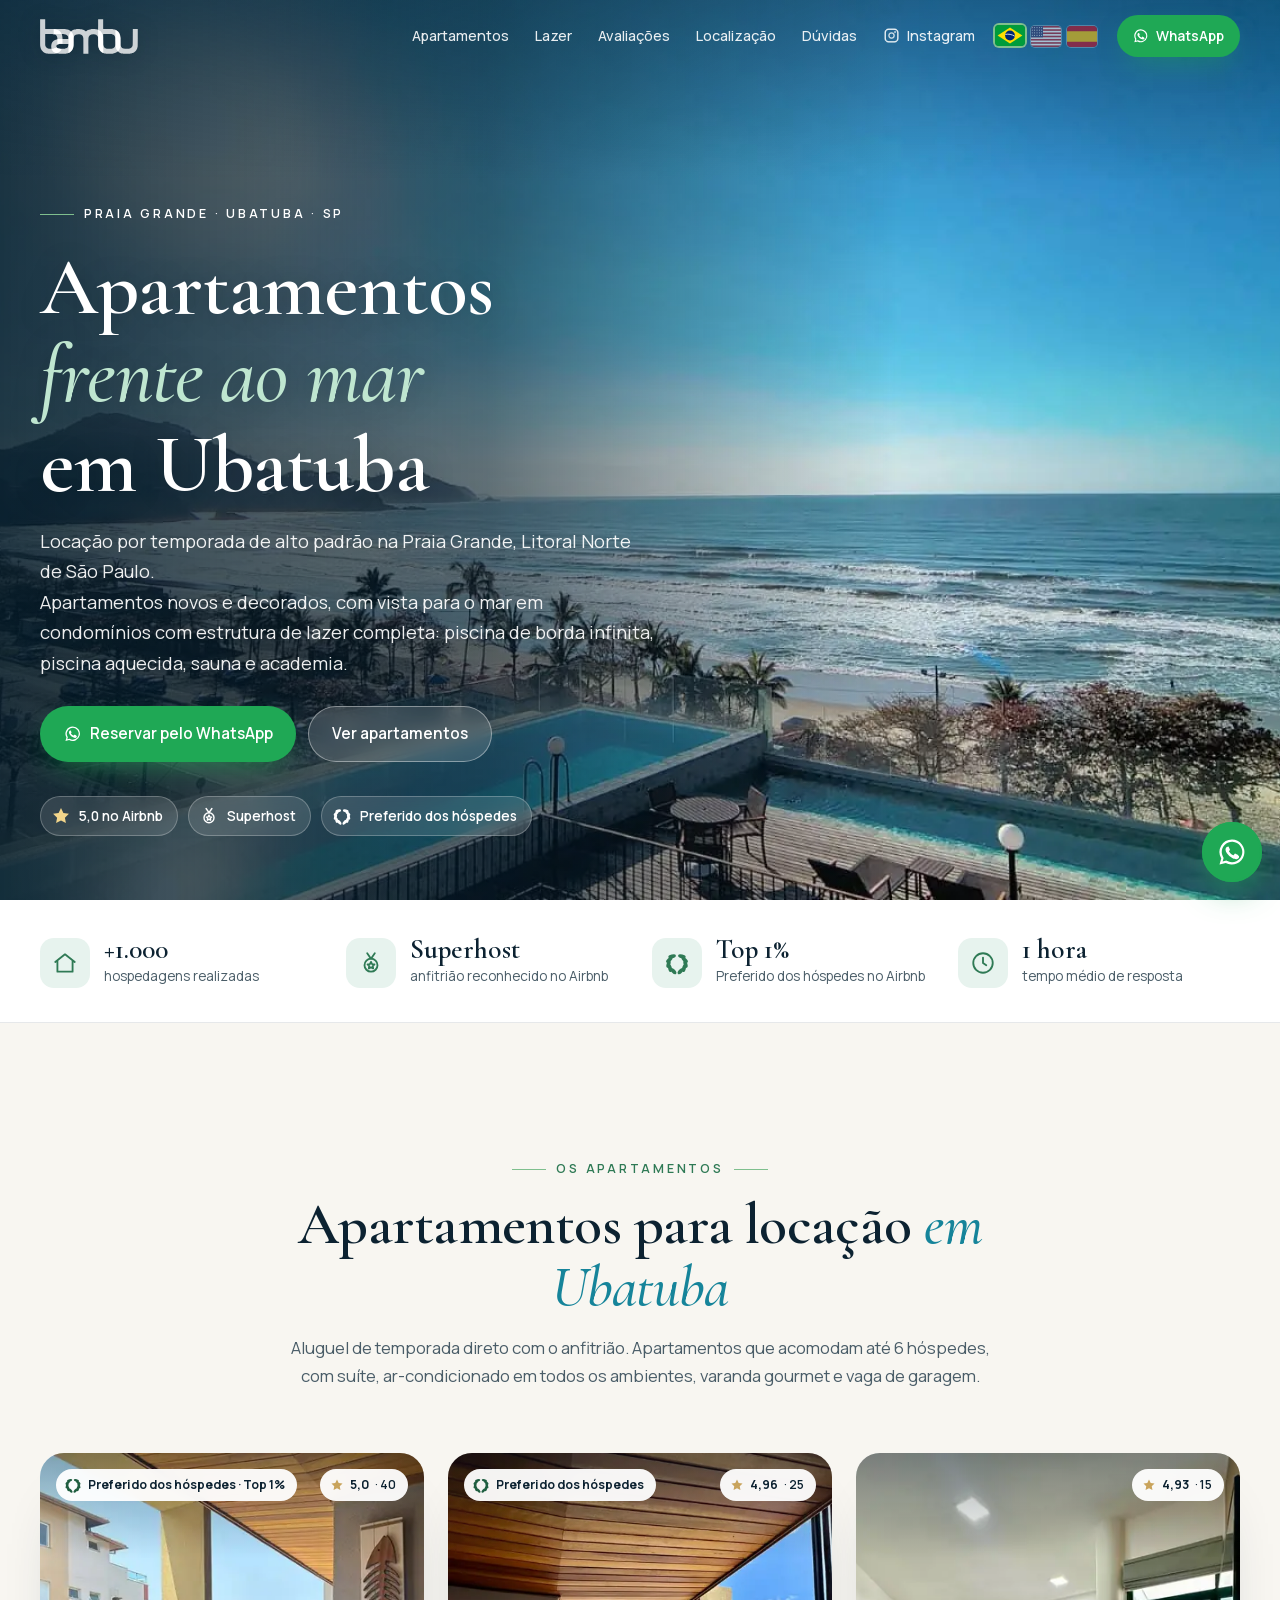
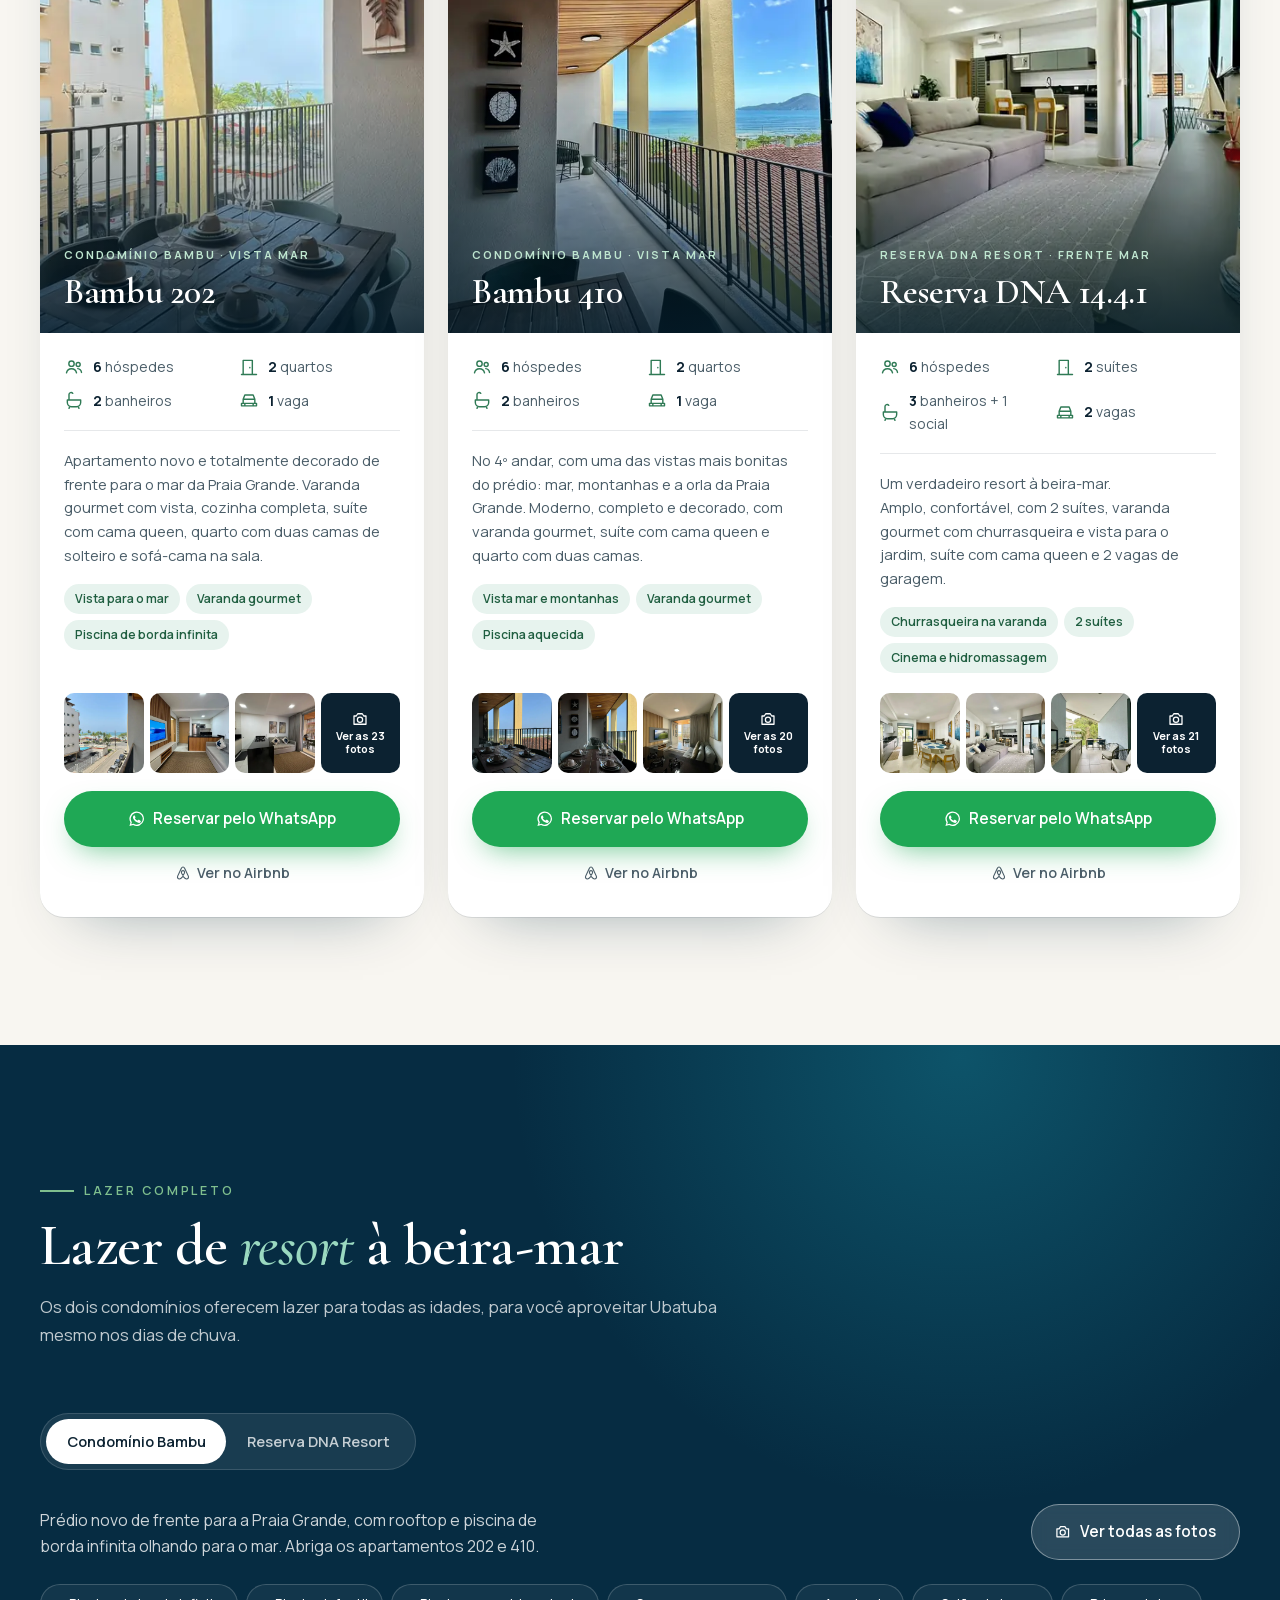
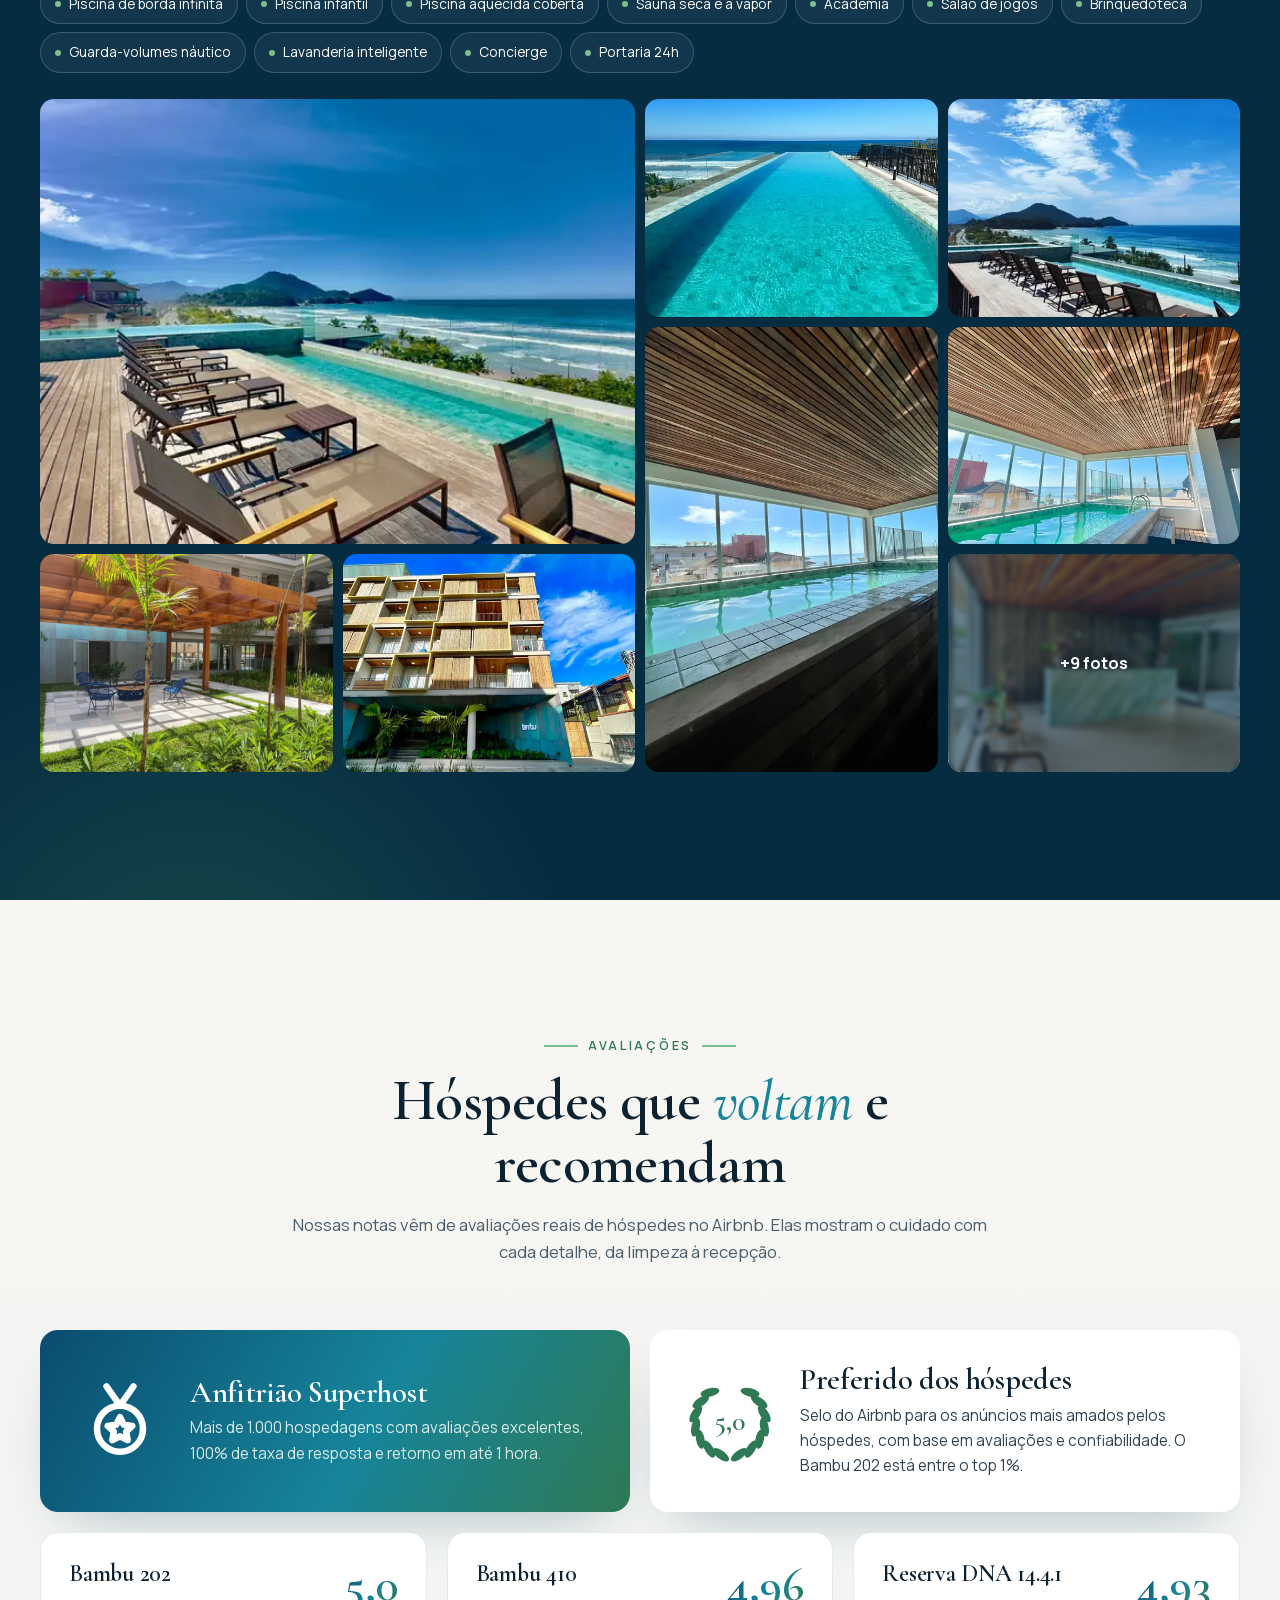
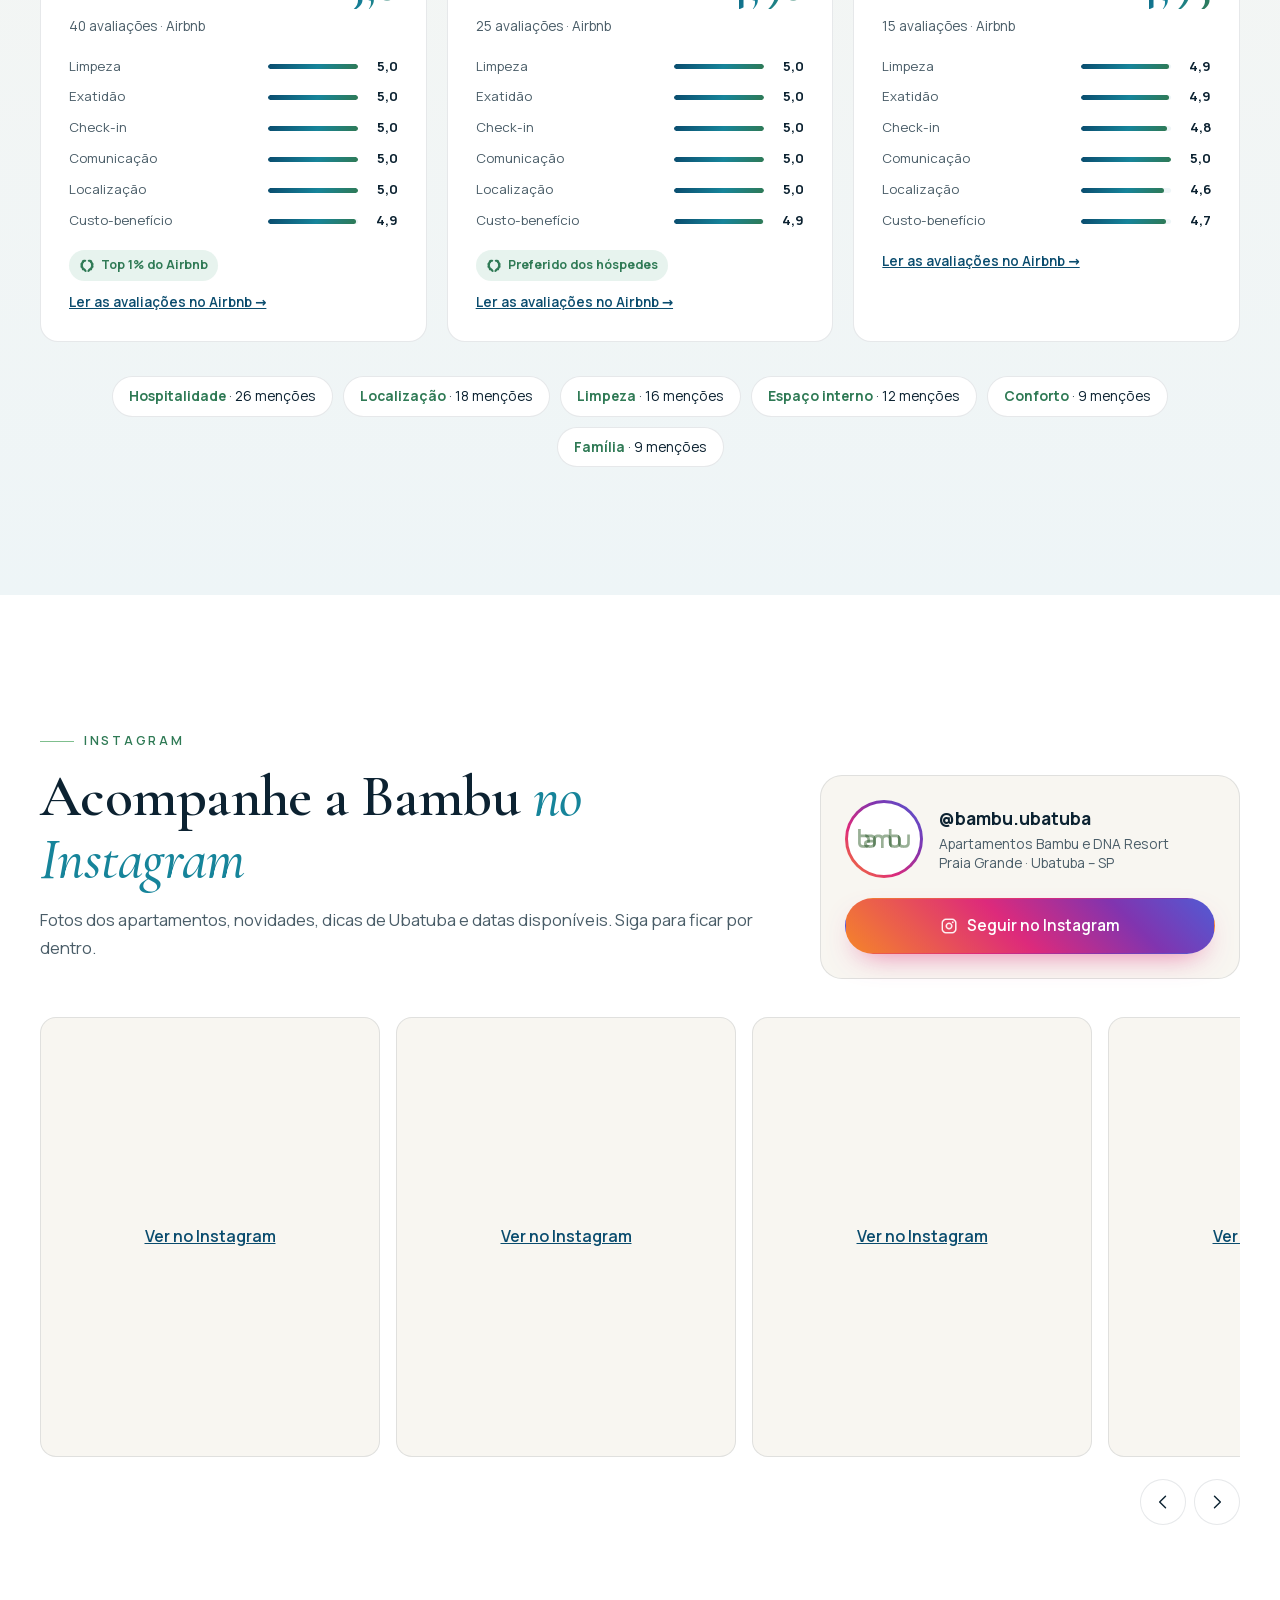
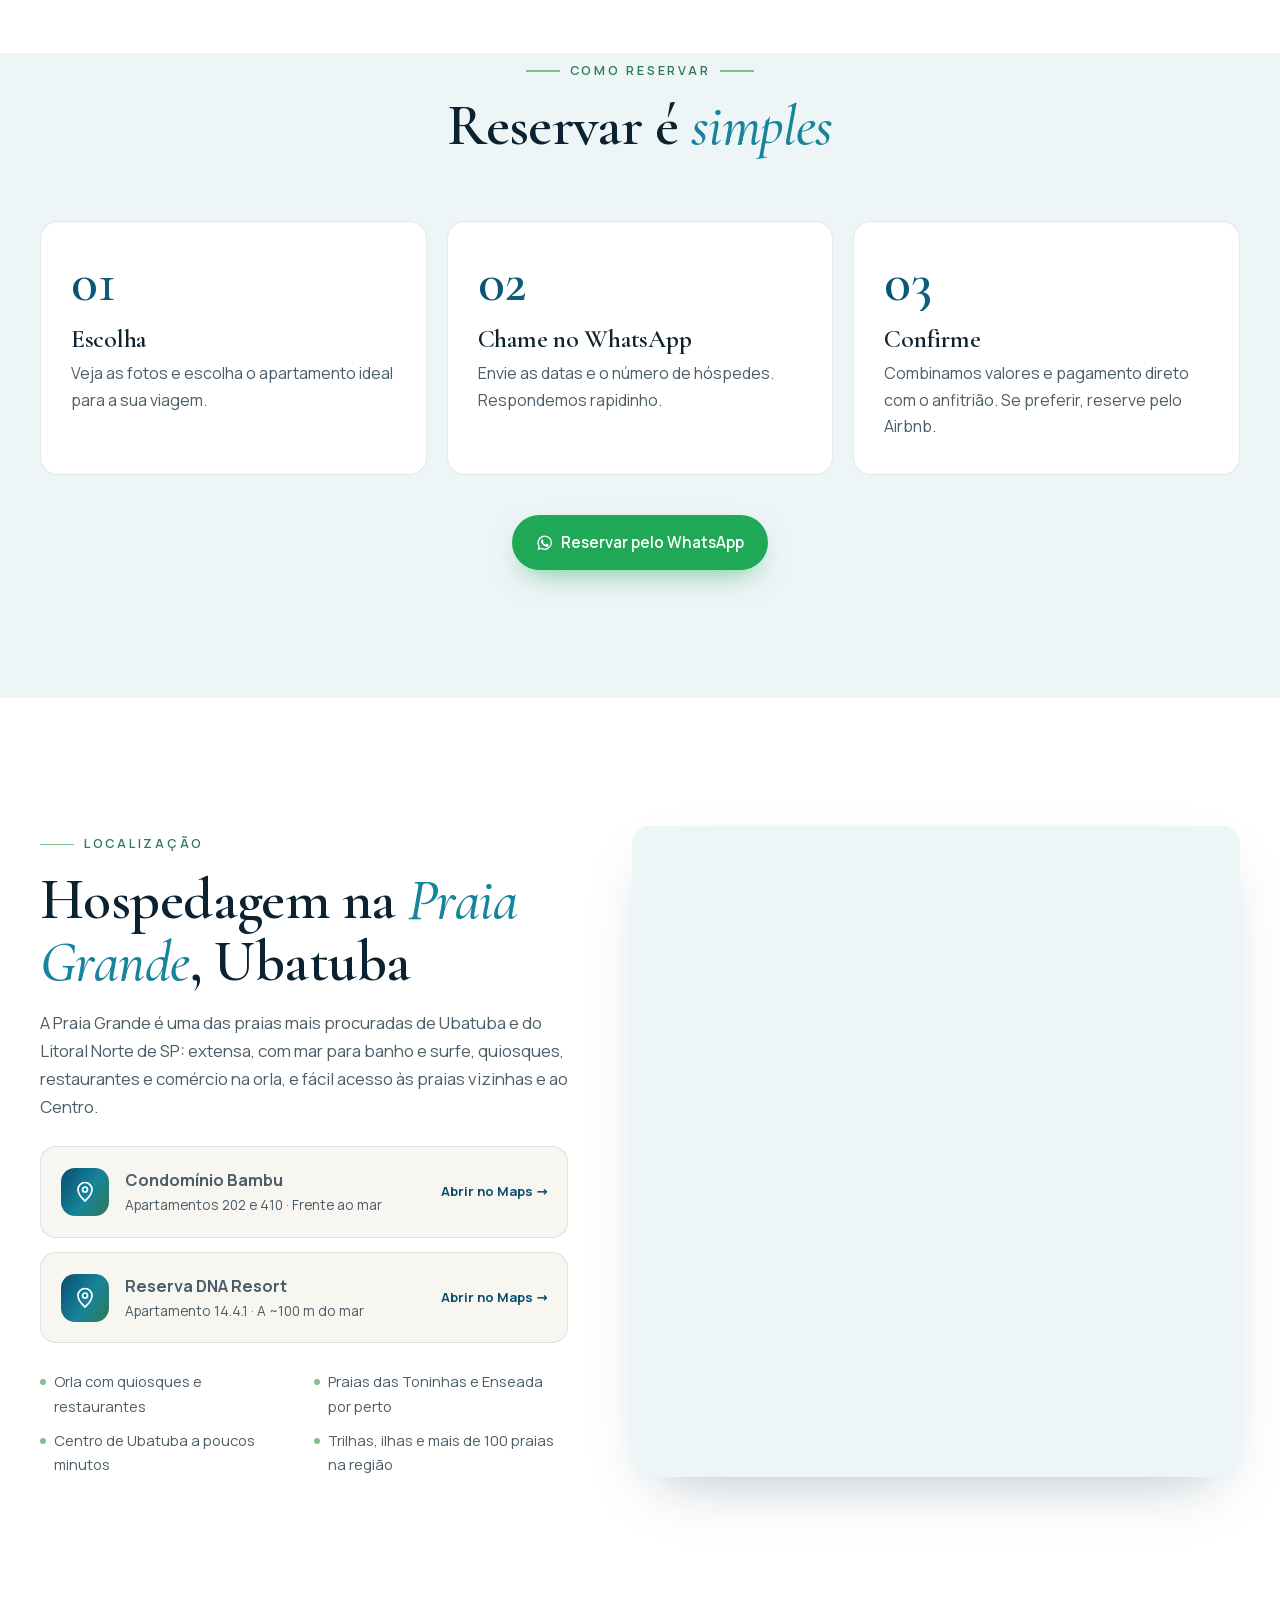
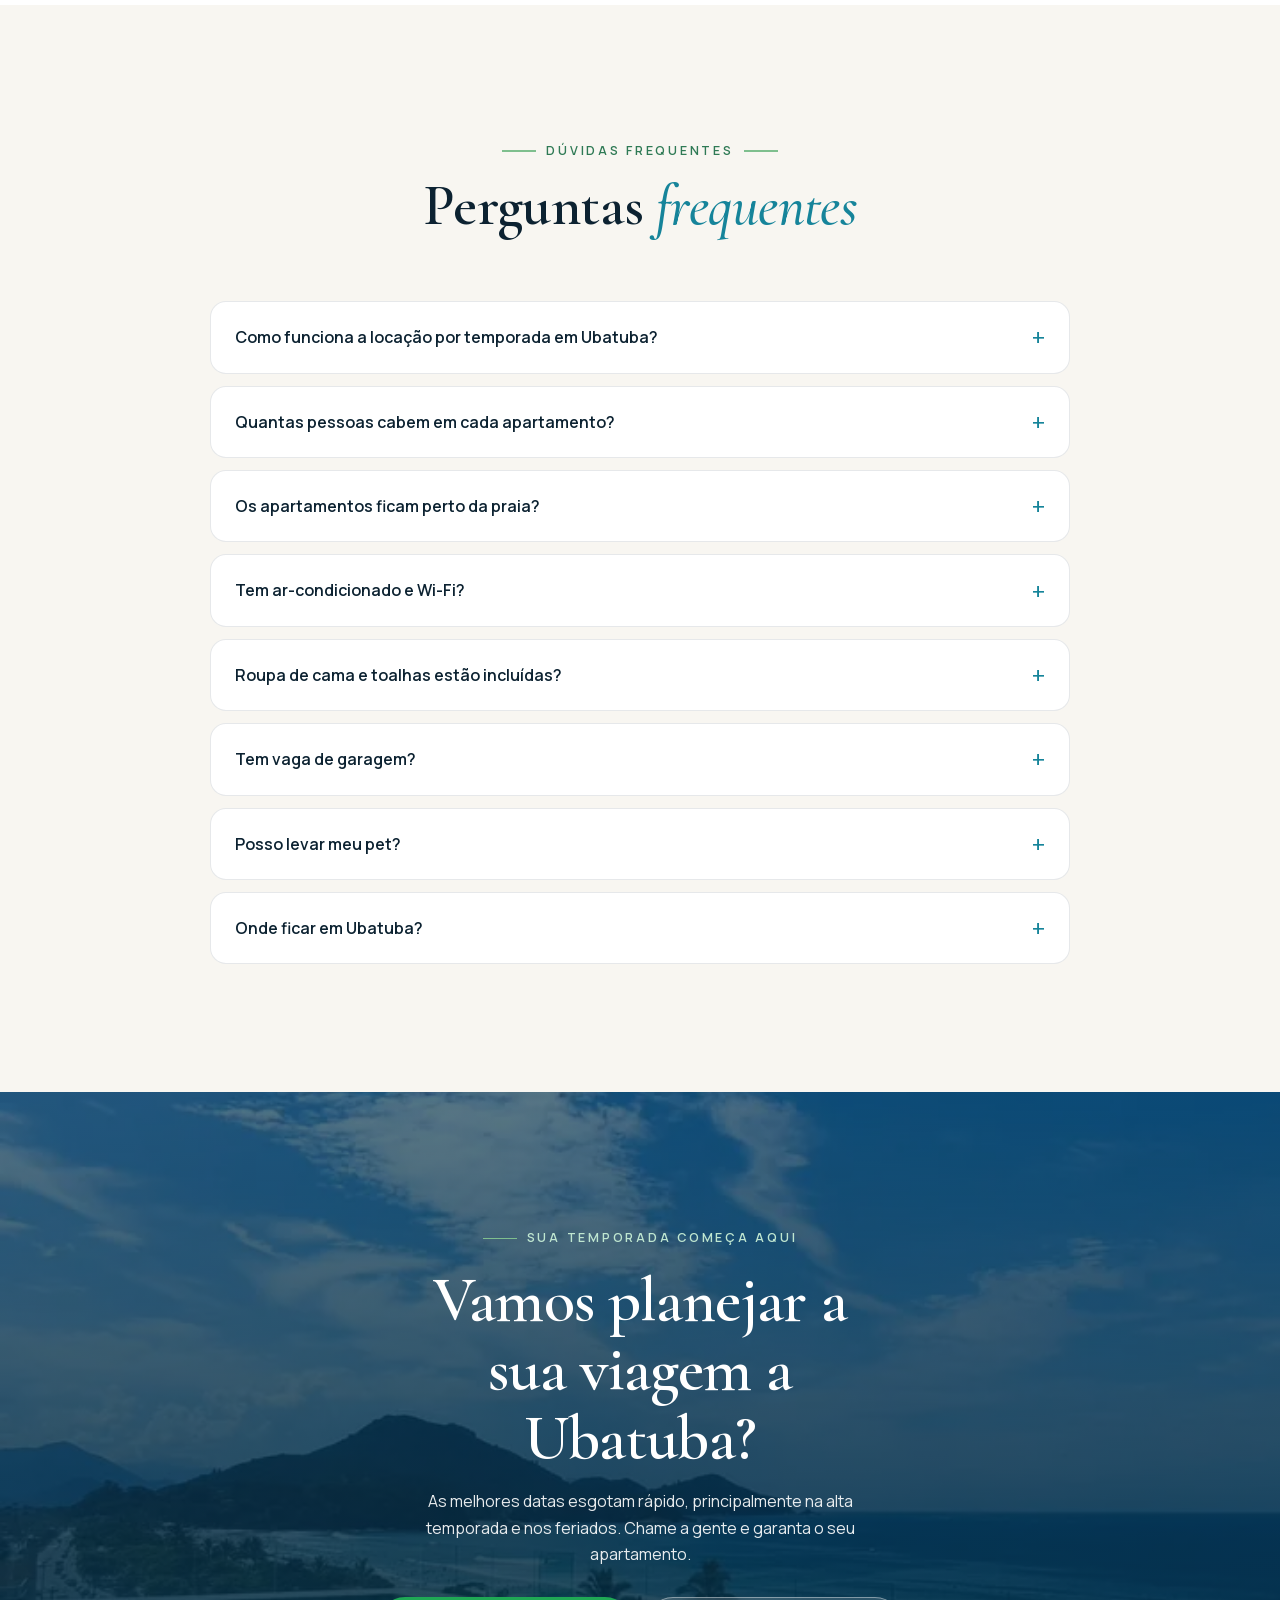
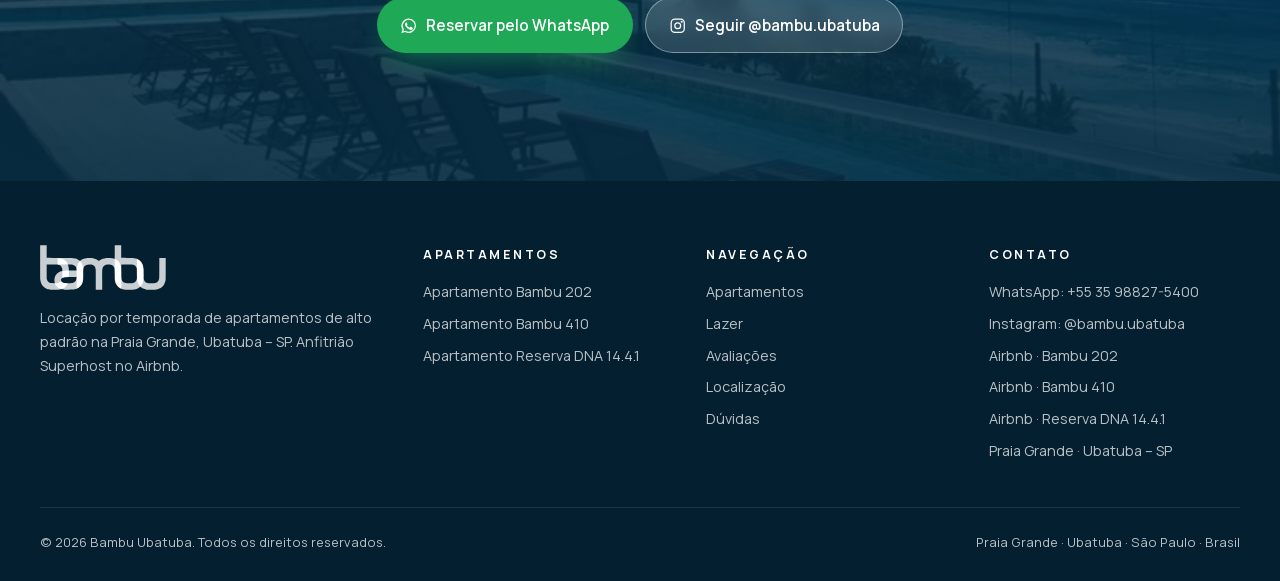
==== site/index.html @ 93672e26 "Instagram: 7 posts reais via incorporação oficial, em carrossel com carregamento sob demanda Co-Auth" ====
<!doctype html>
<html lang="pt-BR">
<head>
<meta charset="utf-8">
<meta name="viewport" content="width=device-width, initial-scale=1, viewport-fit=cover">
<title>Apartamentos para Locação em Ubatuba Frente ao Mar | Bambu</title>
<meta name="description" content="Locação por temporada em Ubatuba, na Praia Grande: apartamentos de alto padrão para aluguel frente ao mar, com piscina de borda infinita e lazer de resort. Anfitrião Superhost, +1.000 hospedagens. Reserve pelo WhatsApp.">
<meta name="robots" content="index, follow, max-image-preview:large">
<link rel="canonical" href="https://www.bambuubatuba.com.br/">
<link rel="alternate" hreflang="pt-BR" href="https://www.bambuubatuba.com.br/"><link rel="alternate" hreflang="en" href="https://www.bambuubatuba.com.br/en/"><link rel="alternate" hreflang="es" href="https://www.bambuubatuba.com.br/es/"><link rel="alternate" hreflang="x-default" href="https://www.bambuubatuba.com.br/">
<meta name="theme-color" content="#062c42">
<meta name="geo.region" content="BR-SP"><meta name="geo.placename" content="Ubatuba">
<meta property="og:type" content="website"><meta property="og:site_name" content="Bambu Ubatuba">
<meta property="og:title" content="Apartamentos para Locação em Ubatuba Frente ao Mar | Bambu"><meta property="og:description" content="Locação por temporada em Ubatuba, na Praia Grande: apartamentos de alto padrão para aluguel frente ao mar, com piscina de borda infinita e lazer de resort. Anfitrião Superhost, +1.000 hospedagens. Reserve pelo WhatsApp.">
<meta property="og:url" content="https://www.bambuubatuba.com.br/"><meta property="og:image" content="https://www.bambuubatuba.com.br/img/hero/og-bambu-ubatuba.jpg"><meta property="og:image:width" content="1200"><meta property="og:image:height" content="630">
<meta property="og:locale" content="pt_BR"><meta property="og:locale:alternate" content="en_US"><meta property="og:locale:alternate" content="es_ES">
<meta name="twitter:card" content="summary_large_image">
<link rel="icon" href="favicon.svg" type="image/svg+xml">
<link rel="apple-touch-icon" href="apple-touch-icon.png">
<link rel="manifest" href="site.webmanifest">
<link rel="preload" href="fonts/cormorant.woff2" as="font" type="font/woff2" crossorigin>
<link rel="preload" href="fonts/manrope.woff2" as="font" type="font/woff2" crossorigin>
<link rel="preload" as="image" href="img/hero/bambu-ubatuba-vista-mar-wide.webp" media="(min-aspect-ratio: 1/1)" fetchpriority="high">
<link rel="preload" as="image" imagesrcset="img/hero/bambu-ubatuba-vista-mar-640.webp 640w, img/hero/bambu-ubatuba-vista-mar-960.webp 960w, img/hero/bambu-ubatuba-vista-mar-1200.webp 1200w" imagesizes="100vw" media="(max-aspect-ratio: 1/1)" fetchpriority="high">
<style>@font-face{font-family:"Cormorant";src:url(fonts/cormorant.woff2) format("woff2");font-weight:500 600;font-style:normal;font-display:swap}@font-face{font-family:"Cormorant";src:url(fonts/cormorant-italic.woff2) format("woff2");font-weight:500;font-style:italic;font-display:swap}@font-face{font-family:"Manrope";src:url(fonts/manrope.woff2) format("woff2");font-weight:400 700;font-style:normal;font-display:swap}:root{--ink:#0c2231;--ink-soft:#4a5d68;--ocean-deep:#062c42;--ocean:#0a4c6e;--sea:#16849a;--bamboo:#2f7a55;--leaf:#7fbf8e;--mint:#e7f3ee;--mist:#eef5f7;--sand:#f8f6f1;--white:#fff;--line:rgba(12,34,49,.1);--gold:#c9a45c;--grad:linear-gradient(120deg,var(--ocean) 0%,var(--sea) 55%,var(--bamboo) 100%);--serif:"Cormorant","Cormorant Garamond",Georgia,"Times New Roman",serif;--sans:"Manrope",system-ui,-apple-system,"Segoe UI",Roboto,sans-serif;--r:18px;--shadow:0 24px 60px -28px rgba(6,44,66,.35);--wrap:1200px}*,*::before,*::after{box-sizing:border-box}html{scroll-behavior:smooth;-webkit-text-size-adjust:100%}body{margin:0;font-family:var(--sans);font-size:16px;line-height:1.65;color:var(--ink);background:var(--sand);-webkit-font-smoothing:antialiased;overflow-x:hidden}img{max-width:100%;height:auto;display:block}a{color:inherit}button{font:inherit;color:inherit;cursor:pointer}h1,h2,h3{font-family:var(--serif);font-weight:600;line-height:1.08;margin:0;letter-spacing:-.01em}p{margin:0 0 1em}.wrap{width:min(100% - 32px,var(--wrap));margin-inline:auto}.sr-only{position:absolute;width:1px;height:1px;overflow:hidden;clip:rect(0 0 0 0);white-space:nowrap}.skip{position:absolute;left:-999px;top:8px;background:#fff;padding:8px 14px;border-radius:8px;z-index:100}.skip:focus{left:8px}:focus-visible{outline:2px solid var(--sea);outline-offset:3px}section{scroll-margin-top:72px}.btn{display:inline-flex;align-items:center;justify-content:center;gap:.55em;padding:.95em 1.5em;border-radius:999px;font-weight:600;font-size:.95rem;text-decoration:none;border:1px solid transparent;transition:transform .2s,box-shadow .2s,background .2s,color .2s;white-space:nowrap}.btn svg{width:1.15em;height:1.15em;flex:none}.btn:hover{transform:translateY(-2px)}.btn-wa{background:#1fa855;color:#fff;box-shadow:0 12px 30px -12px rgba(31,168,85,.7)}.btn-wa:hover{background:#178f47}.btn-light{background:rgba(255,255,255,.14);color:#fff;border-color:rgba(255,255,255,.4);backdrop-filter:blur(8px)}.btn-light:hover{background:#fff;color:var(--ink)}.btn-line{background:transparent;color:var(--ink);border-color:var(--line)}.btn-line:hover{border-color:var(--ink)}.btn-dark{background:var(--ink);color:#fff}.hdr{position:fixed;inset:0 0 auto;z-index:50;color:#fff;transition:background .35s,box-shadow .35s,color .35s}.hdr.solid{background:rgba(255,255,255,.94);backdrop-filter:saturate(1.4) blur(14px);color:var(--ink);box-shadow:0 1px 0 var(--line)}.hdr-in{display:flex;align-items:center;gap:20px;height:72px}.logo{display:flex;align-items:center;gap:10px;text-decoration:none;margin-right:auto}.logo svg{width:34px;height:34px}.logo b{display:block;font-family:var(--serif);font-size:1.65rem;font-weight:600;line-height:1}.logo small{display:block;font-size:.62rem;letter-spacing:.34em;font-weight:600;opacity:.85;margin-top:3px}.nav{display:flex;gap:26px}.nav a{text-decoration:none;font-size:.9rem;font-weight:500;opacity:.9;position:relative}.nav a::after{content:"";position:absolute;left:0;right:0;bottom:-6px;height:1.5px;background:currentColor;transform:scaleX(0);transition:transform .25s;transform-origin:left}.nav a:hover::after{transform:scaleX(1)}.langs{display:flex;gap:6px;align-items:center}.langs a{display:block;width:30px;height:21px;border-radius:4px;overflow:hidden;opacity:.6;transition:opacity .2s,transform .2s;box-shadow:0 0 0 1px rgba(255,255,255,.4)}.hdr.solid .langs a{box-shadow:0 0 0 1px var(--line)}.langs a:hover,.langs a[aria-current]{opacity:1;transform:translateY(-1px)}.langs a[aria-current]{box-shadow:0 0 0 2px var(--leaf)}.langs svg{width:100%;height:100%;display:block}.hdr .btn-wa{padding:.65em 1.1em;font-size:.85rem}.burger{display:none;background:none;border:0;padding:8px;margin-right:-8px}.burger span{display:block;width:22px;height:2px;background:currentColor;margin:5px 0;border-radius:2px;transition:transform .3s,opacity .3s}.nav-open .burger span:nth-child(1){transform:translateY(7px) rotate(45deg)}.nav-open .burger span:nth-child(2){opacity:0}.nav-open .burger span:nth-child(3){transform:translateY(-7px) rotate(-45deg)}.logo img{display:block;height:35px;width:auto}.logo .logo-c{display:none}.hdr.solid .logo .logo-w{display:none}.hdr.solid .logo .logo-c{display:block}.ftr .logo img{height:45px}.nav-ig{display:inline-flex;align-items:center;gap:7px}.nav-ig img{width:17px;height:17px}.hdr-ig{display:none;width:40px;height:40px;place-items:center;border-radius:50%;transition:opacity .2s}.hdr-ig:hover{opacity:.8}.hdr-ig img{width:26px;height:26px}.hdr.solid .nav-ig img,.hdr.solid .hdr-ig img,.nav-open .nav-ig img{filter:brightness(0);opacity:.82}.hero{position:relative;min-height:100vh;min-height:100svh;display:flex;align-items:flex-end;color:#fff;overflow:hidden;background:var(--ocean-deep)}.hero picture,.hero picture img{position:absolute;inset:0;width:100%;height:100%;object-fit:cover}.hero picture img{object-position:50% 62%;animation:zoom 18s ease-out both}@keyframes zoom{from{transform:scale(1.08)}to{transform:scale(1)}}.hero::after{content:"";position:absolute;inset:0;background:linear-gradient(180deg,rgba(4,28,42,.5) 0%,rgba(4,28,42,.18) 14%,rgba(4,28,42,.5) 32%,rgba(4,28,42,.76) 55%,rgba(4,24,36,.94) 100%)}@media (max-aspect-ratio:1/1){.hero h1{text-shadow:0 2px 18px rgba(2,18,28,.55)}.hero h1 em{color:#e3f7ec}.hero p.lead{opacity:1;text-shadow:0 1px 12px rgba(2,18,28,.6)}.hero .eyebrow{text-shadow:0 1px 10px rgba(2,18,28,.6)}.hero .chip{background:rgba(4,28,42,.45)}}@media (min-aspect-ratio:1/1){.hero::after{background:linear-gradient(180deg,rgba(6,44,66,.45) 0%,rgba(6,44,66,0) 20%),linear-gradient(90deg,rgba(4,28,42,.86) 0%,rgba(4,28,42,.6) 38%,rgba(4,28,42,0) 70%)}.hero-in{padding-bottom:88px}}.hero-in{position:relative;z-index:1;padding:140px 0 64px}.eyebrow{display:inline-flex;align-items:center;gap:10px;font-size:.78rem;font-weight:600;letter-spacing:.22em;text-transform:uppercase}.eyebrow::before{content:"";width:34px;height:1.5px;background:var(--leaf)}.hero h1{font-size:clamp(2.6rem,6.4vw,5.4rem);max-width:13ch;margin:18px 0 18px;text-shadow:0 2px 30px rgba(0,0,0,.25)}.hero h1 em{font-style:italic;font-weight:500;color:#bfe6d0}.hero p.lead{font-size:clamp(1rem,1.5vw,1.15rem);max-width:56ch;opacity:.92}.hero-cta{display:flex;flex-wrap:wrap;gap:12px;margin:28px 0 34px}.chips{list-style:none;padding:0;margin:0;display:flex;flex-wrap:wrap;gap:10px}.chip{display:inline-flex;align-items:center;gap:8px;padding:8px 14px 8px 10px;border-radius:999px;background:rgba(255,255,255,.12);border:1px solid rgba(255,255,255,.25);backdrop-filter:blur(10px);font-size:.84rem;font-weight:600}.chip svg{width:20px;height:20px;flex:none}.trust{background:#fff;border-bottom:1px solid var(--line)}.trust ul{list-style:none;margin:0;padding:34px 0;display:grid;grid-template-columns:repeat(4,1fr);gap:24px}.trust li{display:flex;align-items:center;gap:14px}.trust .ic{width:50px;height:50px;border-radius:14px;display:grid;place-items:center;background:var(--mint);color:var(--bamboo);flex:none}.trust .ic svg{width:26px;height:26px}.trust strong{display:block;font-family:var(--serif);font-size:1.7rem;line-height:1}.trust span{font-size:.85rem;color:var(--ink-soft);line-height:1.35;display:block;margin-top:4px}.sec{padding:clamp(72px,10vw,128px) 0}.sec-head{max-width:720px;margin-bottom:clamp(40px,6vw,64px)}.sec-head.center{text-align:center;margin-inline:auto}.sec-head .eyebrow{color:var(--bamboo)}.sec-head h2{font-size:clamp(2.2rem,4.6vw,3.6rem);margin:14px 0 16px}.sec-head h2 em{font-style:italic;font-weight:500;color:var(--sea)}.sec-head p{color:var(--ink-soft);font-size:1.05rem}.center .eyebrow::after{content:"";width:34px;height:1.5px;background:var(--leaf)}.apts{display:grid;grid-template-columns:repeat(3,1fr);gap:24px;align-items:stretch}.apt{display:flex;flex-direction:column;background:#fff;border-radius:24px;overflow:hidden;box-shadow:0 1px 0 var(--line),0 30px 60px -40px rgba(6,44,66,.45);transition:transform .4s cubic-bezier(.2,.7,.2,1),box-shadow .4s}.apt:hover{transform:translateY(-6px);box-shadow:0 1px 0 var(--line),0 40px 70px -40px rgba(6,44,66,.55)}.apt-cover{position:relative;aspect-ratio:4/5;overflow:hidden;background:var(--mist)}.apt-img{position:absolute;inset:0;padding:0;border:0;background:none;display:block;width:100%}.apt-img img{width:100%;height:100%;object-fit:cover;transition:transform 1.1s cubic-bezier(.2,.7,.2,1)}.apt:hover .apt-img img{transform:scale(1.06)}.apt-cover::after{content:"";position:absolute;inset:0;background:linear-gradient(180deg,rgba(4,28,42,.35) 0%,rgba(4,28,42,0) 22%,rgba(4,28,42,0) 50%,rgba(4,28,42,.85) 100%);pointer-events:none}.apt-top{position:absolute;left:16px;right:16px;top:16px;z-index:1;display:flex;justify-content:space-between;align-items:center;gap:8px;pointer-events:none}.apt-fav,.apt-rate{white-space:nowrap;display:inline-flex;align-items:center;gap:6px;background:rgba(255,255,255,.95);color:var(--ink);padding:6px 12px 6px 8px;border-radius:999px;font-size:.76rem;font-weight:700;backdrop-filter:blur(6px)}.apt-rate{margin-left:auto;padding-left:10px;font-weight:600}.apt-rate svg{width:14px;height:14px;color:var(--gold)}.apt-cap{position:absolute;left:24px;right:24px;bottom:22px;z-index:1;color:#fff;pointer-events:none}.apt-cap .tag{color:#bfe6d0}.tag{font-size:.7rem;font-weight:700;letter-spacing:.18em;text-transform:uppercase;color:var(--sea)}.apt h3{font-size:clamp(2rem,2.8vw,2.5rem);margin-top:6px;text-shadow:0 2px 20px rgba(0,0,0,.3)}.apt-body{display:flex;flex-direction:column;flex:1;padding:22px 24px 24px}.specs{list-style:none;padding:0 0 18px;margin:0 0 18px;display:grid;grid-template-columns:1fr 1fr;gap:10px 14px;border-bottom:1px solid var(--line)}.specs li{display:flex;align-items:center;gap:9px;font-size:.88rem;color:var(--ink-soft)}.specs svg{width:20px;height:20px;color:var(--bamboo);flex:none}.specs b{color:var(--ink)}.apt-desc{color:var(--ink-soft);font-size:.93rem;line-height:1.6;margin-bottom:16px}.hl{list-style:none;padding:0;margin:0 0 20px;display:flex;flex-wrap:wrap;gap:6px}.hl li{font-size:.76rem;font-weight:600;padding:5px 11px;border-radius:999px;background:var(--mint);color:#1f5e40}.apt-thumbs{display:grid;grid-template-columns:repeat(4,1fr);gap:6px;margin:auto 0 18px}.apt-thumbs button{padding:0;border:0;border-radius:10px;overflow:hidden;aspect-ratio:1;background:var(--mist)}.apt-thumbs img{width:100%;height:100%;object-fit:cover;transition:opacity .2s}.apt-thumbs button:hover img{opacity:.8}.apt-all{display:flex!important;flex-direction:column;align-items:center;justify-content:center;gap:2px;background:var(--ink)!important;color:#fff;font-size:.68rem;font-weight:700;line-height:1.15;text-align:center;padding:4px!important}.apt-all svg{width:18px;height:18px}.apt-cta{display:flex;flex-direction:column;align-items:center;gap:6px}.apt-cta .btn{width:100%}.apt-link{display:inline-flex;align-items:center;gap:6px;font-size:.88rem;font-weight:600;color:var(--ink-soft);text-decoration:none;padding:.6em .2em}.apt-link svg{width:16px;height:16px}.apt-link:hover{color:var(--ink)}.leisure{background:var(--ocean-deep);color:#fff;position:relative;overflow:hidden}.leisure::before{content:"";position:absolute;inset:-30% -10% auto auto;width:70vw;height:70vw;background:radial-gradient(closest-side,rgba(22,132,154,.45),transparent);pointer-events:none}.leisure::after{content:"";position:absolute;inset:auto auto -35% -15%;width:60vw;height:60vw;background:radial-gradient(closest-side,rgba(47,122,85,.4),transparent);pointer-events:none}.leisure .wrap{position:relative;z-index:1}.leisure .sec-head .eyebrow{color:var(--leaf)}.leisure .sec-head p{color:rgba(255,255,255,.75)}.leisure .sec-head h2 em{color:#9ad9c0}.tabs{display:inline-flex;padding:5px;border-radius:999px;background:rgba(255,255,255,.08);border:1px solid rgba(255,255,255,.14);margin-bottom:34px;flex-wrap:wrap}.tabs button{background:none;border:0;padding:.7em 1.4em;border-radius:999px;font-weight:600;font-size:.92rem;color:rgba(255,255,255,.75)}.tabs button[aria-selected=true]{background:#fff;color:var(--ink)}.panel[hidden]{display:none}.panel-top{display:flex;justify-content:space-between;align-items:flex-end;gap:24px;flex-wrap:wrap;margin-bottom:24px}.panel-top p{max-width:60ch;color:rgba(255,255,255,.8);margin:0}.amen{list-style:none;padding:0;margin:0 0 26px;display:flex;flex-wrap:wrap;gap:8px}.amen li{display:flex;align-items:center;gap:8px;font-size:.86rem;padding:8px 14px;border-radius:999px;border:1px solid rgba(255,255,255,.18);background:rgba(255,255,255,.05)}.amen li::before{content:"";width:6px;height:6px;border-radius:50%;background:var(--leaf)}.bento{display:grid;grid-template-columns:repeat(4,1fr);grid-auto-rows:clamp(140px,17vw,230px);gap:10px}.bento button{padding:0;border:0;border-radius:14px;overflow:hidden;background:rgba(255,255,255,.06);position:relative}.bento button:nth-child(1){grid-column:span 2;grid-row:span 2}.bento button:nth-child(4){grid-row:span 2}.bento img{width:100%;height:100%;object-fit:cover;transition:transform .8s cubic-bezier(.2,.7,.2,1)}.bento button:hover img{transform:scale(1.06)}.bento .count{position:absolute;inset:0;display:grid;place-items:center;background:rgba(6,44,66,.6);font-weight:700;font-size:1.05rem;backdrop-filter:blur(2px)}.reviews{background:linear-gradient(180deg,var(--sand),var(--mist))}.rev-top{display:grid;grid-template-columns:1fr 1fr;gap:20px;margin-bottom:20px}.award{border-radius:var(--r);padding:34px;display:flex;gap:24px;align-items:center;background:#fff;box-shadow:var(--shadow)}.award.dark{background:var(--grad);color:#fff}.award svg.big{width:92px;height:92px;flex:none}.award h3{font-size:1.9rem;margin-bottom:6px}.award p{margin:0;font-size:.95rem;opacity:.85}.scores{display:grid;grid-template-columns:repeat(3,1fr);gap:20px}.score{background:#fff;border-radius:var(--r);padding:28px;border:1px solid var(--line)}.score header{display:flex;justify-content:space-between;align-items:flex-start;gap:12px;margin-bottom:6px}.score h3{font-size:1.5rem}.score .big{font-family:var(--serif);font-size:3rem;line-height:1;font-weight:600;background:var(--grad);-webkit-background-clip:text;background-clip:text;color:transparent}.score .sub{font-size:.85rem;color:var(--ink-soft);margin-bottom:18px}.bars{list-style:none;padding:0;margin:0 0 18px;display:grid;gap:9px}.bars li{display:grid;grid-template-columns:1fr 90px 30px;gap:10px;align-items:center;font-size:.83rem;color:var(--ink-soft)}.bars i{display:block;height:5px;border-radius:5px;background:var(--mist);overflow:hidden}.bars i::before{content:"";display:block;height:100%;width:var(--v);background:var(--grad);border-radius:5px}.bars b{color:var(--ink);text-align:right}.score .fav{display:inline-flex;align-items:center;gap:6px;font-size:.78rem;font-weight:700;color:var(--bamboo);background:var(--mint);padding:5px 10px;border-radius:999px}.score .fav svg{width:16px;height:16px}.score a{font-size:.85rem;font-weight:600;color:var(--ocean)}.quotes{display:grid;grid-template-columns:repeat(3,1fr);gap:20px;margin-top:20px}.quote{background:#fff;border-radius:var(--r);padding:30px;border:1px solid var(--line);display:flex;flex-direction:column}.quote .stars{display:flex;gap:2px;color:var(--gold);margin-bottom:14px}.quote .stars svg{width:16px;height:16px}.quote blockquote{margin:0 0 18px;font-family:var(--serif);font-size:1.3rem;line-height:1.35;font-style:italic;flex:1}.quote figcaption{font-size:.85rem;color:var(--ink-soft)}.quote figcaption b{color:var(--ink);display:block}.topics{display:flex;flex-wrap:wrap;gap:10px;justify-content:center;margin-top:34px}.topics span{background:#fff;border:1px solid var(--line);padding:8px 16px;border-radius:999px;font-size:.86rem}.topics b{color:var(--bamboo)}.ig{background:#fff}.ig-grid{display:grid;grid-template-columns:minmax(0,.85fr) minmax(0,1.4fr);gap:clamp(28px,5vw,72px);align-items:center}.ig-card{background:var(--sand);border:1px solid var(--line);border-radius:22px;padding:24px;display:flex;flex-direction:column;gap:20px}.ig-prof{display:flex;align-items:center;gap:16px;min-width:0}.ig-av{width:78px;height:78px;border-radius:50%;padding:3px;background:linear-gradient(45deg,#f58529,#dd2a7b,#8134af,#515bd4);flex:none}.ig-av>span{display:grid;place-items:center;width:100%;height:100%;border-radius:50%;background:#fff;border:3px solid #fff}.ig-av img{width:78%;height:auto}.ig-prof b{display:block;font-size:1.08rem}.ig-prof small{display:block;color:var(--ink-soft);font-size:.86rem;line-height:1.4}.btn-ig{background:linear-gradient(45deg,#f58529,#dd2a7b 45%,#8134af 75%,#515bd4);color:#fff;box-shadow:0 12px 30px -14px rgba(221,42,123,.7)}.btn-ig img{width:18px;height:18px}.ig-feed{display:grid;grid-template-columns:repeat(3,1fr);gap:8px}.ig-tile{position:relative;display:block;aspect-ratio:1;border-radius:14px;overflow:hidden;background:var(--mist)}.ig-tile .ph{width:100%;height:100%;object-fit:cover;transition:transform .8s cubic-bezier(.2,.7,.2,1)}.ig-ov{position:absolute;inset:0;display:grid;place-items:center;background:rgba(6,44,66,.45);opacity:0;transition:opacity .3s}.ig-ov img{width:34px;height:34px}.ig-tile:hover .ig-ov,.ig-tile:focus-visible .ig-ov{opacity:1}.ig-tile:hover .ph{transform:scale(1.06)}.steps{list-style:none;padding:0;margin:0;display:grid;grid-template-columns:repeat(3,1fr);gap:20px;counter-reset:s}.steps li{background:#fff;border-radius:var(--r);padding:34px 30px;border:1px solid var(--line);position:relative;counter-increment:s}.steps li::before{content:"0" counter(s);font-family:var(--serif);font-size:3.4rem;line-height:1;font-weight:600;background:var(--grad);-webkit-background-clip:text;background-clip:text;color:transparent;display:block;margin-bottom:14px}.steps h3{font-size:1.6rem;margin-bottom:8px}.steps p{color:var(--ink-soft);margin:0}.book-cta{display:flex;justify-content:center;gap:12px;flex-wrap:wrap;margin-top:40px}.loc{background:#fff}.loc-grid{display:grid;grid-template-columns:1fr 1.15fr;gap:clamp(28px,5vw,64px);align-items:stretch}.places{display:grid;gap:14px;margin:26px 0}.place{display:flex;gap:16px;align-items:center;padding:20px;border:1px solid var(--line);border-radius:16px;text-decoration:none;transition:border-color .2s,box-shadow .2s,transform .2s;background:var(--sand)}.place:hover{border-color:var(--sea);box-shadow:var(--shadow);transform:translateY(-2px)}.place .pin{width:48px;height:48px;border-radius:14px;background:var(--grad);color:#fff;display:grid;place-items:center;flex:none}.place .pin svg{width:24px;height:24px}.place b{display:block;font-size:1.02rem}.place span{display:block;font-size:.86rem;color:var(--ink-soft)}.place .go{margin-left:auto;font-size:.82rem;font-weight:700;color:var(--ocean);white-space:nowrap}.near{list-style:none;padding:0;margin:0;display:grid;grid-template-columns:1fr 1fr;gap:10px 20px;font-size:.92rem;color:var(--ink-soft)}.near li{display:flex;gap:8px;align-items:baseline}.near li::before{content:"";width:6px;height:6px;border-radius:50%;background:var(--leaf);flex:none;transform:translateY(-2px)}.map{border-radius:var(--r);overflow:hidden;min-height:420px;background:var(--mist);position:relative;box-shadow:var(--shadow)}.map iframe{position:absolute;inset:0;width:100%;height:100%;border:0}.faq-list{max-width:860px;margin:0 auto;display:grid;gap:12px}.faq-list details{background:#fff;border:1px solid var(--line);border-radius:16px;padding:0 24px;transition:box-shadow .2s}.faq-list details[open]{box-shadow:var(--shadow)}.faq-list summary{list-style:none;cursor:pointer;padding:22px 0;font-weight:600;display:flex;justify-content:space-between;gap:20px;align-items:center}.faq-list summary::-webkit-details-marker{display:none}.faq-list summary::after{content:"+";font-size:1.5rem;font-weight:400;color:var(--sea);transition:transform .25s;line-height:1}.faq-list details[open] summary::after{transform:rotate(45deg)}.faq-list details p{color:var(--ink-soft);padding-bottom:22px;margin:0}.final{position:relative;color:#fff;text-align:center;overflow:hidden;background:var(--ocean-deep)}.final img{position:absolute;inset:0;width:100%;height:100%;object-fit:cover;opacity:.55}.final::after{content:"";position:absolute;inset:0;background:linear-gradient(180deg,rgba(6,44,66,.35),rgba(6,44,66,.85))}.final .wrap{position:relative;z-index:1}.final h2{font-size:clamp(2.4rem,5vw,4rem);max-width:16ch;margin:16px auto}.final p{max-width:56ch;margin:0 auto 30px;opacity:.9}.final .eyebrow{color:#bfe6d0}.final .hero-cta{justify-content:center;margin:0}.ftr{background:#041f2f;color:rgba(255,255,255,.72);padding:64px 0 28px;font-size:.9rem}.ftr-grid{display:grid;grid-template-columns:1.4fr 1fr 1fr 1fr;gap:32px;margin-bottom:44px}.ftr .logo{color:#fff;margin-bottom:16px}.ftr h4{color:#fff;font-size:.78rem;letter-spacing:.2em;text-transform:uppercase;margin:0 0 14px}.ftr ul{list-style:none;padding:0;margin:0;display:grid;gap:8px}.ftr a{text-decoration:none}.ftr a:hover{color:#fff}.ftr-bot{border-top:1px solid rgba(255,255,255,.1);padding-top:24px;display:flex;justify-content:space-between;gap:16px;flex-wrap:wrap;font-size:.8rem}.fab{position:fixed;right:18px;bottom:18px;z-index:40;width:60px;height:60px;border-radius:50%;background:#1fa855;color:#fff;display:grid;place-items:center;box-shadow:0 14px 34px -10px rgba(31,168,85,.8);transition:transform .2s}.fab:hover{transform:scale(1.07)}.fab svg{width:30px;height:30px}.fab::before{content:"";position:absolute;inset:0;border-radius:50%;border:2px solid #1fa855;animation:ping 2.4s infinite}@keyframes ping{0%{transform:scale(1);opacity:.7}80%,100%{transform:scale(1.5);opacity:0}}.lb{position:fixed;inset:0;z-index:90;background:rgba(3,18,28,.96);display:none;flex-direction:column;color:#fff}.lb.open{display:flex}.lb-top{display:flex;justify-content:space-between;align-items:center;padding:14px 18px;font-size:.9rem}.lb-top b{font-family:var(--serif);font-size:1.3rem;font-weight:600}.lb-stage{flex:1;position:relative;display:flex;align-items:center;justify-content:center;min-height:0;padding:0 64px;touch-action:pan-y}.lb-stage img{max-width:100%;max-height:100%;object-fit:contain;border-radius:8px;user-select:none;-webkit-user-drag:none}.lb button{background:rgba(255,255,255,.1);border:0;color:#fff;width:46px;height:46px;border-radius:50%;display:grid;place-items:center;transition:background .2s}.lb button:hover{background:rgba(255,255,255,.22)}.lb button svg{width:22px;height:22px}.lb-prev,.lb-next{position:absolute;top:50%;transform:translateY(-50%)}.lb-prev{left:10px}.lb-next{right:10px}.lb-cap{text-align:center;padding:12px 18px 20px;font-size:.9rem;opacity:.85}.js .rv{opacity:0;transform:translateY(26px);transition:opacity .9s ease,transform .9s cubic-bezier(.2,.7,.2,1)}.js .rv.in{opacity:1;transform:none}@media (prefers-reduced-motion:reduce){*{animation:none!important;transition:none!important}html{scroll-behavior:auto}.js .rv{opacity:1;transform:none}}@media (max-width:1080px){.nav{display:none}.burger{display:block}.hdr-ig{display:grid}.nav-open .nav{display:flex;position:fixed;top:72px;left:0;right:0;flex-direction:column;gap:0;background:#fff;color:var(--ink);padding:8px 16px 20px;box-shadow:0 20px 40px -20px rgba(0,0,0,.3)}.nav-open .nav a{padding:14px 4px;border-bottom:1px solid var(--line);font-size:1rem}.nav-open .hdr{background:#fff;color:var(--ink)}.trust ul{grid-template-columns:repeat(2,1fr)}.scores,.quotes{grid-template-columns:1fr 1fr}.apts{display:flex;overflow-x:auto;scroll-snap-type:x mandatory;gap:16px;margin-inline:-16px;padding:6px 16px 34px;scroll-padding-inline:16px;scrollbar-width:none;-webkit-overflow-scrolling:touch}.apts::-webkit-scrollbar{display:none}.apt{flex:0 0 min(84vw,380px);scroll-snap-align:start}.apt:hover{transform:none}.ftr-grid{grid-template-columns:1fr 1fr}}@media (max-width:860px){.loc-grid,.rev-top{grid-template-columns:1fr}.steps{grid-template-columns:1fr}.ig-grid{grid-template-columns:1fr}.ig-feed{gap:6px}.ig-tile{border-radius:10px}.bento{grid-template-columns:repeat(2,1fr);grid-auto-rows:150px}.bento button:nth-child(4){grid-row:span 1}.map{min-height:340px}}@media (max-width:640px){.hdr .btn-wa{display:none}.hdr-in{gap:12px}.langs a{width:26px;height:18px}.logo b{font-size:1.4rem}.logo small{letter-spacing:.26em}.hero-in{padding-bottom:40px}.hero-cta .btn{flex:1 1 100%}.trust ul{grid-template-columns:1fr 1fr;gap:20px 12px;padding:26px 0}.trust .ic{width:42px;height:42px}.trust strong{font-size:1.4rem}.specs{grid-template-columns:repeat(2,1fr)}.scores,.quotes{grid-template-columns:1fr}.award{padding:26px;flex-direction:column;align-items:flex-start;gap:16px}.near{grid-template-columns:1fr}.place .go{display:none}.ftr-grid{grid-template-columns:1fr}.lb-stage{padding:0 8px}.lb-prev,.lb-next{top:auto;bottom:-58px;transform:none}.lb-cap{padding-bottom:70px}.apt-rate .n{display:none}.apt-fav,.apt-rate{font-size:.72rem}.fab{width:56px;height:56px;right:14px;bottom:14px}}@media (max-width:380px){.langs{gap:4px}.langs a{width:22px;height:16px}.logo svg{width:28px;height:28px}}html.lenis,html.lenis body{height:auto}.lenis.lenis-smooth{scroll-behavior:auto!important}.lenis.lenis-smooth [data-lenis-prevent]{overscroll-behavior:contain}.lenis.lenis-stopped{overflow:hidden}.hdr:not(.solid) .logo-w{filter:drop-shadow(0 1px 10px rgba(2,18,28,.35))}.has-embeds .ig-grid{grid-template-columns:1fr;gap:36px}.has-embeds .ig-side{display:grid;grid-template-columns:minmax(0,1fr) minmax(0,420px);gap:24px 48px;align-items:end}.has-embeds .ig-side .sec-head{margin-bottom:0!important}.ig-wrap{min-width:0}.ig-embeds{display:flex;gap:16px;overflow-x:auto;scroll-snap-type:x mandatory;scrollbar-width:none;align-items:flex-start;padding:2px 2px 8px}.ig-embeds::-webkit-scrollbar{display:none}.ig-embeds>*{flex:0 0 340px!important;scroll-snap-align:start}.ig-embeds .instagram-media,.ig-embeds iframe{min-width:0!important;max-width:100%!important;width:340px!important;margin:0!important;border-radius:16px!important;border:1px solid var(--line)!important;box-shadow:none!important}.ig-embeds blockquote.instagram-media{background:var(--sand);min-height:440px;display:grid;place-items:center;padding:20px;font-weight:600}.ig-embeds blockquote a{color:var(--ocean)}.ig-nav{display:flex;justify-content:flex-end;gap:8px;margin-top:14px}.ig-nav button{width:46px;height:46px;border-radius:50%;border:1px solid var(--line);background:#fff;color:var(--ink);display:grid;place-items:center;transition:background .2s,color .2s}.ig-nav button:hover{background:var(--ink);color:#fff}.ig-nav svg{width:20px;height:20px}@media (max-width:860px){.has-embeds .ig-side{grid-template-columns:1fr}.ig-embeds{margin-inline:-16px;padding:2px 16px 8px;scroll-padding-inline:16px}.ig-embeds>*{flex-basis:min(86vw,340px)!important}.ig-embeds .instagram-media,.ig-embeds iframe{width:min(86vw,340px)!important}.ig-nav{display:none}}</style>
<script type="application/ld+json">[{"@context":"https://schema.org","@type":"LodgingBusiness","@id":"https://www.bambuubatuba.com.br/#business","name":"Bambu Ubatuba","url":"https://www.bambuubatuba.com.br/","description":"Locação por temporada em Ubatuba, na Praia Grande: apartamentos de alto padrão para aluguel frente ao mar, com piscina de borda infinita e lazer de resort. Anfitrião Superhost, +1.000 hospedagens. Reserve pelo WhatsApp.","image":"https://www.bambuubatuba.com.br/img/hero/og-bambu-ubatuba.jpg","telephone":"+5535988275400","priceRange":"$$$","address":{"@type":"PostalAddress","addressLocality":"Ubatuba","addressRegion":"SP","addressCountry":"BR"},"areaServed":"Ubatuba, SP","sameAs":["https://www.instagram.com/bambu.ubatuba/","https://www.airbnb.com.br/rooms/819816502817753016","https://www.airbnb.com.br/rooms/820135919681995540","https://www.airbnb.com.br/rooms/913872230965185636"],"amenityFeature":[{"@type":"LocationFeatureSpecification","name":"Piscina de borda infinita","value":true},{"@type":"LocationFeatureSpecification","name":"Piscina infantil","value":true},{"@type":"LocationFeatureSpecification","name":"Piscina aquecida coberta","value":true},{"@type":"LocationFeatureSpecification","name":"Sauna seca e a vapor","value":true},{"@type":"LocationFeatureSpecification","name":"Academia","value":true},{"@type":"LocationFeatureSpecification","name":"Salão de jogos","value":true}],"containsPlace":[{"@type":"Apartment","name":"Apartamento Bambu 202","url":"https://www.airbnb.com.br/rooms/819816502817753016","description":"Apartamento novo e totalmente decorado de frente para o mar da Praia Grande. Varanda gourmet com vista, cozinha completa, suíte com cama queen, quarto com duas camas de solteiro e sofá-cama na sala.","image":["https://www.bambuubatuba.com.br/img/bambu-202/bambu-202-ubatuba-01.webp","https://www.bambuubatuba.com.br/img/bambu-202/bambu-202-ubatuba-02.webp","https://www.bambuubatuba.com.br/img/bambu-202/bambu-202-ubatuba-03.webp","https://www.bambuubatuba.com.br/img/bambu-202/bambu-202-ubatuba-04.webp","https://www.bambuubatuba.com.br/img/bambu-202/bambu-202-ubatuba-05.webp","https://www.bambuubatuba.com.br/img/bambu-202/bambu-202-ubatuba-06.webp","https://www.bambuubatuba.com.br/img/bambu-202/bambu-202-ubatuba-07.webp","https://www.bambuubatuba.com.br/img/bambu-202/bambu-202-ubatuba-08.webp"],"numberOfRooms":2,"numberOfBedrooms":2,"numberOfBathroomsTotal":2,"occupancy":{"@type":"QuantitativeValue","maxValue":6},"aggregateRating":{"@type":"AggregateRating","ratingValue":5.0,"reviewCount":40,"bestRating":5}},{"@type":"Apartment","name":"Apartamento Bambu 410","url":"https://www.airbnb.com.br/rooms/820135919681995540","description":"No 4º andar, com uma das vistas mais bonitas do prédio: mar, montanhas e a orla da Praia Grande. Moderno, completo e decorado, com varanda gourmet, suíte com cama queen e quarto com duas camas.","image":["https://www.bambuubatuba.com.br/img/bambu-410/bambu-410-ubatuba-01.webp","https://www.bambuubatuba.com.br/img/bambu-410/bambu-410-ubatuba-02.webp","https://www.bambuubatuba.com.br/img/bambu-410/bambu-410-ubatuba-03.webp","https://www.bambuubatuba.com.br/img/bambu-410/bambu-410-ubatuba-04.webp","https://www.bambuubatuba.com.br/img/bambu-410/bambu-410-ubatuba-05.webp","https://www.bambuubatuba.com.br/img/bambu-410/bambu-410-ubatuba-06.webp","https://www.bambuubatuba.com.br/img/bambu-410/bambu-410-ubatuba-07.webp","https://www.bambuubatuba.com.br/img/bambu-410/bambu-410-ubatuba-08.webp"],"numberOfRooms":2,"numberOfBedrooms":2,"numberOfBathroomsTotal":2,"occupancy":{"@type":"QuantitativeValue","maxValue":6},"aggregateRating":{"@type":"AggregateRating","ratingValue":4.96,"reviewCount":25,"bestRating":5}},{"@type":"Apartment","name":"Apartamento Reserva DNA 14.4.1","url":"https://www.airbnb.com.br/rooms/913872230965185636","description":"Um verdadeiro resort à beira-mar. Amplo, confortável, com 2 suítes, varanda gourmet com churrasqueira e vista para o jardim, suíte com cama queen e 2 vagas de garagem.","image":["https://www.bambuubatuba.com.br/img/reserva-dna/reserva-dna-ubatuba-01.webp","https://www.bambuubatuba.com.br/img/reserva-dna/reserva-dna-ubatuba-02.webp","https://www.bambuubatuba.com.br/img/reserva-dna/reserva-dna-ubatuba-03.webp","https://www.bambuubatuba.com.br/img/reserva-dna/reserva-dna-ubatuba-04.webp","https://www.bambuubatuba.com.br/img/reserva-dna/reserva-dna-ubatuba-05.webp","https://www.bambuubatuba.com.br/img/reserva-dna/reserva-dna-ubatuba-06.webp","https://www.bambuubatuba.com.br/img/reserva-dna/reserva-dna-ubatuba-07.webp","https://www.bambuubatuba.com.br/img/reserva-dna/reserva-dna-ubatuba-08.webp"],"numberOfRooms":2,"numberOfBedrooms":2,"numberOfBathroomsTotal":4,"occupancy":{"@type":"QuantitativeValue","maxValue":6},"petsAllowed":false,"aggregateRating":{"@type":"AggregateRating","ratingValue":4.93,"reviewCount":15,"bestRating":5}}],"inLanguage":"pt-BR"},{"@context":"https://schema.org","@type":"FAQPage","inLanguage":"pt-BR","mainEntity":[{"@type":"Question","name":"Como funciona a locação por temporada em Ubatuba?","acceptedAnswer":{"@type":"Answer","text":"É só chamar no WhatsApp com as datas e o número de hóspedes. Confirmamos a disponibilidade e combinamos tudo diretamente. Se preferir, também é possível reservar pelo Airbnb."}},{"@type":"Question","name":"Quantas pessoas cabem em cada apartamento?","acceptedAnswer":{"@type":"Answer","text":"Até 6 hóspedes: suíte com cama queen, quarto com duas camas de solteiro e sofá-cama na sala."}},{"@type":"Question","name":"Os apartamentos ficam perto da praia?","acceptedAnswer":{"@type":"Answer","text":"Sim. Os apartamentos do Condomínio Bambu ficam de frente para a Praia Grande, com vista para o mar. O Reserva DNA fica a cerca de 100 metros da areia."}},{"@type":"Question","name":"Tem ar-condicionado e Wi-Fi?","acceptedAnswer":{"@type":"Answer","text":"Sim. Todos os apartamentos têm ar-condicionado em todos os quartos e Wi-Fi."}},{"@type":"Question","name":"Roupa de cama e toalhas estão incluídas?","acceptedAnswer":{"@type":"Answer","text":"Roupa de cama, toalhas e produtos de higiene e limpeza não estão inclusos. Fale com a gente pelo WhatsApp se tiver alguma dúvida."}},{"@type":"Question","name":"Tem vaga de garagem?","acceptedAnswer":{"@type":"Answer","text":"Sim. Os apartamentos do Bambu têm 1 vaga e o Reserva DNA tem 2 vagas. Veículos muito grandes, como picapes Dodge RAM, não cabem."}},{"@type":"Question","name":"Posso levar meu pet?","acceptedAnswer":{"@type":"Answer","text":"No Reserva DNA não são permitidos animais. Para os apartamentos do Condomínio Bambu, consulte a gente pelo WhatsApp."}},{"@type":"Question","name":"Onde ficar em Ubatuba?","acceptedAnswer":{"@type":"Answer","text":"A Praia Grande é uma das melhores regiões para se hospedar em Ubatuba: fica perto do Centro, tem orla com quiosques, restaurantes e comércio, e dá acesso fácil a praias como Toninhas e Enseada. Nossos apartamentos ficam de frente para o mar ou a poucos metros dele."}}]},{"@context":"https://schema.org","@type":"WebSite","name":"Bambu Ubatuba","url":"https://www.bambuubatuba.com.br/","inLanguage":"pt-BR"}]</script>
</head>
<body><a class="skip" href="#main">Pular para o conteúdo</a>
<header class="hdr"><div class="wrap hdr-in">
<a class="logo" href="#top" aria-label="Bambu Ubatuba"><img class="logo-w" src="img/brand/logo-bambu-branco.svg" width="98" height="35" alt="Bambu Ubatuba"><img class="logo-c" src="img/brand/logo-bambu.svg" width="98" height="35" alt=""></a>
<nav class="nav" aria-label="Menu"><a href="#apartamentos">Apartamentos</a><a href="#lazer">Lazer</a><a href="#avaliacoes">Avaliações</a><a href="#localizacao">Localização</a><a href="#duvidas">Dúvidas</a><a class="nav-ig" href="https://www.instagram.com/bambu.ubatuba/" target="_blank" rel="noopener"><img src="img/brand/instagram-branco.png" width="17" height="17" alt="">Instagram</a></nav>
<div class="langs"><a href="./" hreflang="pt-BR" lang="pt-BR" title="Português (Brasil)" aria-label="Português (Brasil)" aria-current="true"><svg viewBox="0 0 30 21" preserveAspectRatio="none" aria-hidden="true"><rect width="30" height="21" fill="#009c3b"/><path d="M15 2.4 27.4 10.5 15 18.6 2.6 10.5Z" fill="#ffdf00"/><circle cx="15" cy="10.5" r="4.9" fill="#002776"/><path d="M10.3 9.4c3.2-.6 6.5 0 9.4 1.7" stroke="#fff" stroke-width=".8" fill="none"/></svg></a><a href="en/" hreflang="en" lang="en" title="English" aria-label="English"><svg viewBox="0 0 38 20" preserveAspectRatio="none" aria-hidden="true"><rect width="38" height="20" fill="#B22234"/><rect y="1.538" width="38" height="1.538" fill="#fff"/><rect y="4.615" width="38" height="1.538" fill="#fff"/><rect y="7.692" width="38" height="1.538" fill="#fff"/><rect y="10.769" width="38" height="1.538" fill="#fff"/><rect y="13.846" width="38" height="1.538" fill="#fff"/><rect y="16.923" width="38" height="1.538" fill="#fff"/><rect width="15.2" height="10.769" fill="#3C3B6E"/><circle cx="1.6" cy="1.5" r=".55" fill="#fff"/><circle cx="4.6" cy="1.5" r=".55" fill="#fff"/><circle cx="7.6" cy="1.5" r=".55" fill="#fff"/><circle cx="10.6" cy="1.5" r=".55" fill="#fff"/><circle cx="13.6" cy="1.5" r=".55" fill="#fff"/><circle cx="1.6" cy="4.0" r=".55" fill="#fff"/><circle cx="4.6" cy="4.0" r=".55" fill="#fff"/><circle cx="7.6" cy="4.0" r=".55" fill="#fff"/><circle cx="10.6" cy="4.0" r=".55" fill="#fff"/><circle cx="13.6" cy="4.0" r=".55" fill="#fff"/><circle cx="1.6" cy="6.5" r=".55" fill="#fff"/><circle cx="4.6" cy="6.5" r=".55" fill="#fff"/><circle cx="7.6" cy="6.5" r=".55" fill="#fff"/><circle cx="10.6" cy="6.5" r=".55" fill="#fff"/><circle cx="13.6" cy="6.5" r=".55" fill="#fff"/><circle cx="1.6" cy="9.0" r=".55" fill="#fff"/><circle cx="4.6" cy="9.0" r=".55" fill="#fff"/><circle cx="7.6" cy="9.0" r=".55" fill="#fff"/><circle cx="10.6" cy="9.0" r=".55" fill="#fff"/><circle cx="13.6" cy="9.0" r=".55" fill="#fff"/></svg></a><a href="es/" hreflang="es" lang="es" title="Español" aria-label="Español"><svg viewBox="0 0 30 20" preserveAspectRatio="none" aria-hidden="true"><rect width="30" height="20" fill="#c60b1e"/><rect y="5" width="30" height="10" fill="#ffc400"/></svg></a></div>
<a class="hdr-ig" href="https://www.instagram.com/bambu.ubatuba/" target="_blank" rel="noopener" aria-label="Instagram @bambu.ubatuba"><img src="img/brand/instagram-branco.png" width="26" height="26" alt=""></a>
<a class="btn btn-wa" href="https://wa.me/5535988275400?text=Ol%C3%A1%21%20Vi%20o%20site%20do%20Bambu%20Ubatuba%20e%20gostaria%20de%20consultar%20disponibilidade." target="_blank" rel="noopener" aria-label="Reservar pelo WhatsApp"><svg viewBox="0 0 24 24" fill="currentColor" aria-hidden="true"><path d="M12 2a10 10 0 0 0-8.6 15.1L2 22l5-1.3A10 10 0 1 0 12 2Zm0 18.2a8.2 8.2 0 0 1-4.2-1.2l-.3-.2-3 .8.8-2.9-.2-.3A8.2 8.2 0 1 1 12 20.2Zm4.5-6.1c-.2-.1-1.5-.7-1.7-.8-.2-.1-.4-.1-.6.1l-.8 1c-.1.2-.3.2-.5.1a6.7 6.7 0 0 1-3.3-2.9c-.3-.4.2-.4.7-1.3.1-.2 0-.3 0-.4l-.8-1.8c-.2-.5-.4-.4-.6-.4h-.5a1 1 0 0 0-.7.3 3 3 0 0 0-.9 2.2 5.2 5.2 0 0 0 1.1 2.8 11.9 11.9 0 0 0 4.6 4c1.7.7 2.4.8 3.2.7.5-.1 1.5-.6 1.8-1.2.2-.6.2-1.1.1-1.2l-.4-.3Z"/></svg><span>WhatsApp</span></a>
<button class="burger" aria-label="Abrir menu" aria-expanded="false"><span></span><span></span><span></span></button>
</div></header><main id="main"><section class="hero" id="top">
<picture>
<source media="(min-aspect-ratio: 1/1)" srcset="img/hero/bambu-ubatuba-vista-mar-wide.webp" width="1200" height="800">
<img src="img/hero/bambu-ubatuba-vista-mar-960.webp" srcset="img/hero/bambu-ubatuba-vista-mar-640.webp 640w, img/hero/bambu-ubatuba-vista-mar-960.webp 960w, img/hero/bambu-ubatuba-vista-mar-1200.webp 1200w" sizes="100vw" width="1200" height="1600" alt="Piscina de borda infinita com vista para o mar – Bambu Ubatuba, Praia Grande" fetchpriority="high">
</picture>
<div class="wrap hero-in">
<span class="eyebrow">Praia Grande · Ubatuba · SP</span>
<h1>Apartamentos <em>frente ao mar</em> em Ubatuba</h1>
<p class="lead">Locação por temporada de alto padrão na Praia Grande, Litoral Norte de São Paulo.<br>Apartamentos novos e decorados, com vista para o mar em condomínios com estrutura de lazer completa: piscina de borda infinita, piscina aquecida, sauna e academia.</p>
<div class="hero-cta"><a class="btn btn-wa" href="https://wa.me/5535988275400?text=Ol%C3%A1%21%20Vi%20o%20site%20do%20Bambu%20Ubatuba%20e%20gostaria%20de%20consultar%20disponibilidade." target="_blank" rel="noopener"><svg viewBox="0 0 24 24" fill="currentColor" aria-hidden="true"><path d="M12 2a10 10 0 0 0-8.6 15.1L2 22l5-1.3A10 10 0 1 0 12 2Zm0 18.2a8.2 8.2 0 0 1-4.2-1.2l-.3-.2-3 .8.8-2.9-.2-.3A8.2 8.2 0 1 1 12 20.2Zm4.5-6.1c-.2-.1-1.5-.7-1.7-.8-.2-.1-.4-.1-.6.1l-.8 1c-.1.2-.3.2-.5.1a6.7 6.7 0 0 1-3.3-2.9c-.3-.4.2-.4.7-1.3.1-.2 0-.3 0-.4l-.8-1.8c-.2-.5-.4-.4-.6-.4h-.5a1 1 0 0 0-.7.3 3 3 0 0 0-.9 2.2 5.2 5.2 0 0 0 1.1 2.8 11.9 11.9 0 0 0 4.6 4c1.7.7 2.4.8 3.2.7.5-.1 1.5-.6 1.8-1.2.2-.6.2-1.1.1-1.2l-.4-.3Z"/></svg>Reservar pelo WhatsApp</a><a class="btn btn-light" href="#apartamentos">Ver apartamentos</a></div>
<ul class="chips">
<li class="chip"><svg viewBox="0 0 24 24" fill="currentColor" style="color:#f3d68b" aria-hidden="true"><path d="m12 2.5 2.9 6 6.6.9-4.8 4.6 1.2 6.5L12 17.4l-5.9 3.1 1.2-6.5L2.5 9.4l6.6-.9L12 2.5Z"/></svg>5,0 no Airbnb</li>
<li class="chip"><svg viewBox="0 0 24 24" fill="none" stroke="currentColor" stroke-width="1.7" stroke-linecap="round" stroke-linejoin="round" aria-hidden="true"><circle cx="12" cy="14" r="6"/><path d="m8.5 3 3.5 5 3.5-5M12 11l1 2 2.2.3-1.6 1.5.4 2.2-2-1-2 1 .4-2.2-1.6-1.5L11 13z"/></svg>Superhost</li>
<li class="chip"><svg viewBox="0 0 64 64" width="20" height="20" fill="currentColor" aria-hidden="true"><ellipse cx="23.1" cy="52.0" rx="4.6" ry="9.5" transform="rotate(137 23.1 52.0)"/><ellipse cx="40.9" cy="52.0" rx="4.6" ry="9.5" transform="rotate(43 40.9 52.0)"/><ellipse cx="14.8" cy="45.0" rx="4.6" ry="9.5" transform="rotate(167 14.8 45.0)"/><ellipse cx="49.2" cy="45.0" rx="4.6" ry="9.5" transform="rotate(13 49.2 45.0)"/><ellipse cx="11.1" cy="34.8" rx="4.6" ry="9.5" transform="rotate(197 11.1 34.8)"/><ellipse cx="52.9" cy="34.8" rx="4.6" ry="9.5" transform="rotate(-17 52.9 34.8)"/><ellipse cx="13.0" cy="24.1" rx="4.6" ry="9.5" transform="rotate(227 13.0 24.1)"/><ellipse cx="51.0" cy="24.1" rx="4.6" ry="9.5" transform="rotate(-47 51.0 24.1)"/><ellipse cx="20.0" cy="15.8" rx="4.6" ry="9.5" transform="rotate(257 20.0 15.8)"/><ellipse cx="44.0" cy="15.8" rx="4.6" ry="9.5" transform="rotate(-77 44.0 15.8)"/></svg>Preferido dos hóspedes</li>
</ul>
</div></section><section class="trust" aria-label="Destaques"><div class="wrap"><ul><li class="rv"><span class="ic"><svg viewBox="0 0 24 24" fill="none" stroke="currentColor" stroke-width="1.7" stroke-linecap="round" stroke-linejoin="round" aria-hidden="true"><path d="M3 11 12 4l9 7M5 10v10h14V10"/></svg></span><div><strong>+1.000</strong><span>hospedagens realizadas</span></div></li><li class="rv"><span class="ic"><svg viewBox="0 0 24 24" fill="none" stroke="currentColor" stroke-width="1.7" stroke-linecap="round" stroke-linejoin="round" aria-hidden="true"><circle cx="12" cy="14" r="6"/><path d="m8.5 3 3.5 5 3.5-5M12 11l1 2 2.2.3-1.6 1.5.4 2.2-2-1-2 1 .4-2.2-1.6-1.5L11 13z"/></svg></span><div><strong>Superhost</strong><span>anfitrião reconhecido no Airbnb</span></div></li><li class="rv"><span class="ic"><svg viewBox="0 0 64 64" width="26" height="26" fill="currentColor" aria-hidden="true"><ellipse cx="23.1" cy="52.0" rx="4.6" ry="9.5" transform="rotate(137 23.1 52.0)"/><ellipse cx="40.9" cy="52.0" rx="4.6" ry="9.5" transform="rotate(43 40.9 52.0)"/><ellipse cx="14.8" cy="45.0" rx="4.6" ry="9.5" transform="rotate(167 14.8 45.0)"/><ellipse cx="49.2" cy="45.0" rx="4.6" ry="9.5" transform="rotate(13 49.2 45.0)"/><ellipse cx="11.1" cy="34.8" rx="4.6" ry="9.5" transform="rotate(197 11.1 34.8)"/><ellipse cx="52.9" cy="34.8" rx="4.6" ry="9.5" transform="rotate(-17 52.9 34.8)"/><ellipse cx="13.0" cy="24.1" rx="4.6" ry="9.5" transform="rotate(227 13.0 24.1)"/><ellipse cx="51.0" cy="24.1" rx="4.6" ry="9.5" transform="rotate(-47 51.0 24.1)"/><ellipse cx="20.0" cy="15.8" rx="4.6" ry="9.5" transform="rotate(257 20.0 15.8)"/><ellipse cx="44.0" cy="15.8" rx="4.6" ry="9.5" transform="rotate(-77 44.0 15.8)"/></svg></span><div><strong>Top 1%</strong><span>Preferido dos hóspedes no Airbnb</span></div></li><li class="rv"><span class="ic"><svg viewBox="0 0 24 24" fill="none" stroke="currentColor" stroke-width="1.7" stroke-linecap="round" stroke-linejoin="round" aria-hidden="true"><circle cx="12" cy="12" r="9"/><path d="M12 7v5l3 2"/></svg></span><div><strong>1 hora</strong><span>tempo médio de resposta</span></div></li></ul></div></section><section class="sec" id="apartamentos"><div class="wrap">
<div class="sec-head center rv"><span class="eyebrow">Os apartamentos</span><h2>Apartamentos para locação <em>em Ubatuba</em></h2><p>Aluguel de temporada direto com o anfitrião. Apartamentos que acomodam até 6 hóspedes, com suíte, ar-condicionado em todos os ambientes, varanda gourmet e vaga de garagem.</p></div>
<div class="apts"><article class="apt rv" id="bambu-202">
<div class="apt-cover">
<button type="button" class="apt-img" data-album="bambu-202" data-i="0" aria-label="Ver as 23 fotos – Apartamento Bambu 202"><img src="img/bambu-202/bambu-202-ubatuba-01-t.webp" width="720" height="540" alt="Varanda gourmet com vista para o mar – Apartamento Bambu 202, Ubatuba" loading="lazy" decoding="async" sizes="(max-width:1080px) 84vw, 400px"></button>
<div class="apt-top"><span class="apt-fav"><svg viewBox="0 0 64 64" width="18" height="18" fill="#1f5e40" aria-hidden="true"><ellipse cx="23.1" cy="52.0" rx="4.6" ry="9.5" transform="rotate(137 23.1 52.0)"/><ellipse cx="40.9" cy="52.0" rx="4.6" ry="9.5" transform="rotate(43 40.9 52.0)"/><ellipse cx="14.8" cy="45.0" rx="4.6" ry="9.5" transform="rotate(167 14.8 45.0)"/><ellipse cx="49.2" cy="45.0" rx="4.6" ry="9.5" transform="rotate(13 49.2 45.0)"/><ellipse cx="11.1" cy="34.8" rx="4.6" ry="9.5" transform="rotate(197 11.1 34.8)"/><ellipse cx="52.9" cy="34.8" rx="4.6" ry="9.5" transform="rotate(-17 52.9 34.8)"/><ellipse cx="13.0" cy="24.1" rx="4.6" ry="9.5" transform="rotate(227 13.0 24.1)"/><ellipse cx="51.0" cy="24.1" rx="4.6" ry="9.5" transform="rotate(-47 51.0 24.1)"/><ellipse cx="20.0" cy="15.8" rx="4.6" ry="9.5" transform="rotate(257 20.0 15.8)"/><ellipse cx="44.0" cy="15.8" rx="4.6" ry="9.5" transform="rotate(-77 44.0 15.8)"/></svg>Preferido dos hóspedes · Top 1%</span><span class="apt-rate"><svg viewBox="0 0 24 24" fill="currentColor" aria-hidden="true"><path d="m12 2.5 2.9 6 6.6.9-4.8 4.6 1.2 6.5L12 17.4l-5.9 3.1 1.2-6.5L2.5 9.4l6.6-.9L12 2.5Z"/></svg><b>5,0</b><span class="n">· 40</span></span></div>
<div class="apt-cap"><span class="tag">Condomínio Bambu · Vista mar</span><h3>Bambu 202</h3></div>
</div>
<div class="apt-body">
<ul class="specs"><li><svg viewBox="0 0 24 24" fill="none" stroke="currentColor" stroke-width="1.7" stroke-linecap="round" stroke-linejoin="round" aria-hidden="true"><circle cx="9" cy="8" r="3.2"/><path d="M3 19c.6-3.3 3-5 6-5s5.4 1.7 6 5"/><circle cx="17" cy="9" r="2.4"/><path d="M16.5 14c2.6.2 4 1.8 4.5 4.5"/></svg><span><b>6</b> hóspedes</span></li><li><svg viewBox="0 0 24 24" fill="none" stroke="currentColor" stroke-width="1.7" stroke-linecap="round" stroke-linejoin="round" aria-hidden="true"><path d="M5 21V4h11v17M3 21h18M13 12.5v.5"/></svg><span><b>2</b> quartos</span></li><li><svg viewBox="0 0 24 24" fill="none" stroke="currentColor" stroke-width="1.7" stroke-linecap="round" stroke-linejoin="round" aria-hidden="true"><path d="M4 12h16v3a5 5 0 0 1-5 5H9a5 5 0 0 1-5-5v-3ZM6 12V5.5A2.5 2.5 0 0 1 10.5 4M7 20l-1 2M17 20l1 2"/></svg><span><b>2</b> banheiros</span></li><li><svg viewBox="0 0 24 24" fill="none" stroke="currentColor" stroke-width="1.7" stroke-linecap="round" stroke-linejoin="round" aria-hidden="true"><path d="M5 16V11l2-5h10l2 5v5M3 16h18v3H3zM7 16v3M17 16v3M5 11h14"/></svg><span><b>1</b> vaga</span></li></ul>
<p class="apt-desc">Apartamento novo e totalmente decorado de frente para o mar da Praia Grande. Varanda gourmet com vista, cozinha completa, suíte com cama queen, quarto com duas camas de solteiro e sofá-cama na sala.</p>
<ul class="hl"><li>Vista para o mar</li><li>Varanda gourmet</li><li>Piscina de borda infinita</li></ul>
<div class="apt-thumbs"><button type="button" data-album="bambu-202" data-i="1" aria-label="Vista para o mar da Praia Grande – Apartamento Bambu 202, Ubatuba"><img src="img/bambu-202/bambu-202-ubatuba-02-t.webp" width="720" height="540" alt="" loading="lazy" decoding="async" sizes="120px"></button><button type="button" data-album="bambu-202" data-i="2" aria-label="Sala de estar integrada – Apartamento Bambu 202, Ubatuba"><img src="img/bambu-202/bambu-202-ubatuba-03-t.webp" width="720" height="540" alt="" loading="lazy" decoding="async" sizes="120px"></button><button type="button" data-album="bambu-202" data-i="3" aria-label="Sala de estar integrada – Apartamento Bambu 202, Ubatuba"><img src="img/bambu-202/bambu-202-ubatuba-04-t.webp" width="720" height="540" alt="" loading="lazy" decoding="async" sizes="120px"></button><button type="button" class="apt-all" data-album="bambu-202"><svg viewBox="0 0 24 24" fill="none" stroke="currentColor" stroke-width="1.7" stroke-linecap="round" stroke-linejoin="round" aria-hidden="true"><path d="M4 8h3l2-3h6l2 3h3v11H4z"/><circle cx="12" cy="13" r="3.5"/></svg><span>Ver as 23 fotos</span></button></div>
<div class="apt-cta"><a class="btn btn-wa" href="https://wa.me/5535988275400?text=Ol%C3%A1%21%20Tenho%20interesse%20no%20apartamento%20Bambu%20202.%20Gostaria%20de%20consultar%20disponibilidade%20para%20as%20datas%3A%20" target="_blank" rel="noopener"><svg viewBox="0 0 24 24" fill="currentColor" aria-hidden="true"><path d="M12 2a10 10 0 0 0-8.6 15.1L2 22l5-1.3A10 10 0 1 0 12 2Zm0 18.2a8.2 8.2 0 0 1-4.2-1.2l-.3-.2-3 .8.8-2.9-.2-.3A8.2 8.2 0 1 1 12 20.2Zm4.5-6.1c-.2-.1-1.5-.7-1.7-.8-.2-.1-.4-.1-.6.1l-.8 1c-.1.2-.3.2-.5.1a6.7 6.7 0 0 1-3.3-2.9c-.3-.4.2-.4.7-1.3.1-.2 0-.3 0-.4l-.8-1.8c-.2-.5-.4-.4-.6-.4h-.5a1 1 0 0 0-.7.3 3 3 0 0 0-.9 2.2 5.2 5.2 0 0 0 1.1 2.8 11.9 11.9 0 0 0 4.6 4c1.7.7 2.4.8 3.2.7.5-.1 1.5-.6 1.8-1.2.2-.6.2-1.1.1-1.2l-.4-.3Z"/></svg>Reservar pelo WhatsApp</a><a class="apt-link" href="https://www.airbnb.com.br/rooms/819816502817753016" target="_blank" rel="noopener"><svg viewBox="0 0 24 24" fill="none" stroke="currentColor" stroke-width="1.7" stroke-linecap="round" stroke-linejoin="round" aria-hidden="true"><path d="M12 3c-1.3 0-2 .9-2.8 2.6L4 16.7c-1 2.3.6 4.3 2.6 4.3 1.6 0 3.2-1.3 5.4-3.9 2.2 2.6 3.8 3.9 5.4 3.9 2 0 3.6-2 2.6-4.3L14.8 5.6C14 3.9 13.3 3 12 3Zm0 12.6c-1.5-1.9-2.4-3.5-2.4-4.7a2.4 2.4 0 1 1 4.8 0c0 1.2-.9 2.8-2.4 4.7Z"/></svg>Ver no Airbnb</a></div>
</div></article><article class="apt rv" id="bambu-410">
<div class="apt-cover">
<button type="button" class="apt-img" data-album="bambu-410" data-i="0" aria-label="Ver as 20 fotos – Apartamento Bambu 410"><img src="img/bambu-410/bambu-410-ubatuba-01-t.webp" width="540" height="720" alt="Varanda gourmet com vista para o mar – Apartamento Bambu 410, Ubatuba" loading="lazy" decoding="async" sizes="(max-width:1080px) 84vw, 400px"></button>
<div class="apt-top"><span class="apt-fav"><svg viewBox="0 0 64 64" width="18" height="18" fill="#1f5e40" aria-hidden="true"><ellipse cx="23.1" cy="52.0" rx="4.6" ry="9.5" transform="rotate(137 23.1 52.0)"/><ellipse cx="40.9" cy="52.0" rx="4.6" ry="9.5" transform="rotate(43 40.9 52.0)"/><ellipse cx="14.8" cy="45.0" rx="4.6" ry="9.5" transform="rotate(167 14.8 45.0)"/><ellipse cx="49.2" cy="45.0" rx="4.6" ry="9.5" transform="rotate(13 49.2 45.0)"/><ellipse cx="11.1" cy="34.8" rx="4.6" ry="9.5" transform="rotate(197 11.1 34.8)"/><ellipse cx="52.9" cy="34.8" rx="4.6" ry="9.5" transform="rotate(-17 52.9 34.8)"/><ellipse cx="13.0" cy="24.1" rx="4.6" ry="9.5" transform="rotate(227 13.0 24.1)"/><ellipse cx="51.0" cy="24.1" rx="4.6" ry="9.5" transform="rotate(-47 51.0 24.1)"/><ellipse cx="20.0" cy="15.8" rx="4.6" ry="9.5" transform="rotate(257 20.0 15.8)"/><ellipse cx="44.0" cy="15.8" rx="4.6" ry="9.5" transform="rotate(-77 44.0 15.8)"/></svg>Preferido dos hóspedes</span><span class="apt-rate"><svg viewBox="0 0 24 24" fill="currentColor" aria-hidden="true"><path d="m12 2.5 2.9 6 6.6.9-4.8 4.6 1.2 6.5L12 17.4l-5.9 3.1 1.2-6.5L2.5 9.4l6.6-.9L12 2.5Z"/></svg><b>4,96</b><span class="n">· 25</span></span></div>
<div class="apt-cap"><span class="tag">Condomínio Bambu · Vista mar</span><h3>Bambu 410</h3></div>
</div>
<div class="apt-body">
<ul class="specs"><li><svg viewBox="0 0 24 24" fill="none" stroke="currentColor" stroke-width="1.7" stroke-linecap="round" stroke-linejoin="round" aria-hidden="true"><circle cx="9" cy="8" r="3.2"/><path d="M3 19c.6-3.3 3-5 6-5s5.4 1.7 6 5"/><circle cx="17" cy="9" r="2.4"/><path d="M16.5 14c2.6.2 4 1.8 4.5 4.5"/></svg><span><b>6</b> hóspedes</span></li><li><svg viewBox="0 0 24 24" fill="none" stroke="currentColor" stroke-width="1.7" stroke-linecap="round" stroke-linejoin="round" aria-hidden="true"><path d="M5 21V4h11v17M3 21h18M13 12.5v.5"/></svg><span><b>2</b> quartos</span></li><li><svg viewBox="0 0 24 24" fill="none" stroke="currentColor" stroke-width="1.7" stroke-linecap="round" stroke-linejoin="round" aria-hidden="true"><path d="M4 12h16v3a5 5 0 0 1-5 5H9a5 5 0 0 1-5-5v-3ZM6 12V5.5A2.5 2.5 0 0 1 10.5 4M7 20l-1 2M17 20l1 2"/></svg><span><b>2</b> banheiros</span></li><li><svg viewBox="0 0 24 24" fill="none" stroke="currentColor" stroke-width="1.7" stroke-linecap="round" stroke-linejoin="round" aria-hidden="true"><path d="M5 16V11l2-5h10l2 5v5M3 16h18v3H3zM7 16v3M17 16v3M5 11h14"/></svg><span><b>1</b> vaga</span></li></ul>
<p class="apt-desc">No 4º andar, com uma das vistas mais bonitas do prédio: mar, montanhas e a orla da Praia Grande. Moderno, completo e decorado, com varanda gourmet, suíte com cama queen e quarto com duas camas.</p>
<ul class="hl"><li>Vista mar e montanhas</li><li>Varanda gourmet</li><li>Piscina aquecida</li></ul>
<div class="apt-thumbs"><button type="button" data-album="bambu-410" data-i="1" aria-label="Varanda gourmet com vista para o mar – Apartamento Bambu 410, Ubatuba"><img src="img/bambu-410/bambu-410-ubatuba-02-t.webp" width="540" height="720" alt="" loading="lazy" decoding="async" sizes="120px"></button><button type="button" data-album="bambu-410" data-i="2" aria-label="Varanda gourmet – Apartamento Bambu 410, Ubatuba"><img src="img/bambu-410/bambu-410-ubatuba-03-t.webp" width="720" height="540" alt="" loading="lazy" decoding="async" sizes="120px"></button><button type="button" data-album="bambu-410" data-i="3" aria-label="Sala de estar integrada – Apartamento Bambu 410, Ubatuba"><img src="img/bambu-410/bambu-410-ubatuba-04-t.webp" width="720" height="540" alt="" loading="lazy" decoding="async" sizes="120px"></button><button type="button" class="apt-all" data-album="bambu-410"><svg viewBox="0 0 24 24" fill="none" stroke="currentColor" stroke-width="1.7" stroke-linecap="round" stroke-linejoin="round" aria-hidden="true"><path d="M4 8h3l2-3h6l2 3h3v11H4z"/><circle cx="12" cy="13" r="3.5"/></svg><span>Ver as 20 fotos</span></button></div>
<div class="apt-cta"><a class="btn btn-wa" href="https://wa.me/5535988275400?text=Ol%C3%A1%21%20Tenho%20interesse%20no%20apartamento%20Bambu%20410.%20Gostaria%20de%20consultar%20disponibilidade%20para%20as%20datas%3A%20" target="_blank" rel="noopener"><svg viewBox="0 0 24 24" fill="currentColor" aria-hidden="true"><path d="M12 2a10 10 0 0 0-8.6 15.1L2 22l5-1.3A10 10 0 1 0 12 2Zm0 18.2a8.2 8.2 0 0 1-4.2-1.2l-.3-.2-3 .8.8-2.9-.2-.3A8.2 8.2 0 1 1 12 20.2Zm4.5-6.1c-.2-.1-1.5-.7-1.7-.8-.2-.1-.4-.1-.6.1l-.8 1c-.1.2-.3.2-.5.1a6.7 6.7 0 0 1-3.3-2.9c-.3-.4.2-.4.7-1.3.1-.2 0-.3 0-.4l-.8-1.8c-.2-.5-.4-.4-.6-.4h-.5a1 1 0 0 0-.7.3 3 3 0 0 0-.9 2.2 5.2 5.2 0 0 0 1.1 2.8 11.9 11.9 0 0 0 4.6 4c1.7.7 2.4.8 3.2.7.5-.1 1.5-.6 1.8-1.2.2-.6.2-1.1.1-1.2l-.4-.3Z"/></svg>Reservar pelo WhatsApp</a><a class="apt-link" href="https://www.airbnb.com.br/rooms/820135919681995540" target="_blank" rel="noopener"><svg viewBox="0 0 24 24" fill="none" stroke="currentColor" stroke-width="1.7" stroke-linecap="round" stroke-linejoin="round" aria-hidden="true"><path d="M12 3c-1.3 0-2 .9-2.8 2.6L4 16.7c-1 2.3.6 4.3 2.6 4.3 1.6 0 3.2-1.3 5.4-3.9 2.2 2.6 3.8 3.9 5.4 3.9 2 0 3.6-2 2.6-4.3L14.8 5.6C14 3.9 13.3 3 12 3Zm0 12.6c-1.5-1.9-2.4-3.5-2.4-4.7a2.4 2.4 0 1 1 4.8 0c0 1.2-.9 2.8-2.4 4.7Z"/></svg>Ver no Airbnb</a></div>
</div></article><article class="apt rv" id="reserva-dna">
<div class="apt-cover">
<button type="button" class="apt-img" data-album="reserva-dna" data-i="0" aria-label="Ver as 21 fotos – Apartamento Reserva DNA 14.4.1"><img src="img/reserva-dna/reserva-dna-ubatuba-01-t.webp" width="720" height="540" alt="Sala de estar integrada – Apartamento Reserva DNA 14.4.1, Ubatuba" loading="lazy" decoding="async" sizes="(max-width:1080px) 84vw, 400px"></button>
<div class="apt-top"><span class="apt-rate"><svg viewBox="0 0 24 24" fill="currentColor" aria-hidden="true"><path d="m12 2.5 2.9 6 6.6.9-4.8 4.6 1.2 6.5L12 17.4l-5.9 3.1 1.2-6.5L2.5 9.4l6.6-.9L12 2.5Z"/></svg><b>4,93</b><span class="n">· 15</span></span></div>
<div class="apt-cap"><span class="tag">Reserva DNA Resort · Frente mar</span><h3>Reserva DNA 14.4.1</h3></div>
</div>
<div class="apt-body">
<ul class="specs"><li><svg viewBox="0 0 24 24" fill="none" stroke="currentColor" stroke-width="1.7" stroke-linecap="round" stroke-linejoin="round" aria-hidden="true"><circle cx="9" cy="8" r="3.2"/><path d="M3 19c.6-3.3 3-5 6-5s5.4 1.7 6 5"/><circle cx="17" cy="9" r="2.4"/><path d="M16.5 14c2.6.2 4 1.8 4.5 4.5"/></svg><span><b>6</b> hóspedes</span></li><li><svg viewBox="0 0 24 24" fill="none" stroke="currentColor" stroke-width="1.7" stroke-linecap="round" stroke-linejoin="round" aria-hidden="true"><path d="M5 21V4h11v17M3 21h18M13 12.5v.5"/></svg><span><b>2</b> suítes</span></li><li><svg viewBox="0 0 24 24" fill="none" stroke="currentColor" stroke-width="1.7" stroke-linecap="round" stroke-linejoin="round" aria-hidden="true"><path d="M4 12h16v3a5 5 0 0 1-5 5H9a5 5 0 0 1-5-5v-3ZM6 12V5.5A2.5 2.5 0 0 1 10.5 4M7 20l-1 2M17 20l1 2"/></svg><span><b>3</b> banheiros + 1 social</span></li><li><svg viewBox="0 0 24 24" fill="none" stroke="currentColor" stroke-width="1.7" stroke-linecap="round" stroke-linejoin="round" aria-hidden="true"><path d="M5 16V11l2-5h10l2 5v5M3 16h18v3H3zM7 16v3M17 16v3M5 11h14"/></svg><span><b>2</b> vagas</span></li></ul>
<p class="apt-desc">Um verdadeiro resort à beira-mar.<br>Amplo, confortável, com 2 suítes, varanda gourmet com churrasqueira e vista para o jardim, suíte com cama queen e 2 vagas de garagem.</p>
<ul class="hl"><li>Churrasqueira na varanda</li><li>2 suítes</li><li>Cinema e hidromassagem</li></ul>
<div class="apt-thumbs"><button type="button" data-album="reserva-dna" data-i="1" aria-label="Cozinha equipada – Apartamento Reserva DNA 14.4.1, Ubatuba"><img src="img/reserva-dna/reserva-dna-ubatuba-02-t.webp" width="720" height="540" alt="" loading="lazy" decoding="async" sizes="120px"></button><button type="button" data-album="reserva-dna" data-i="2" aria-label="Sala de estar integrada – Apartamento Reserva DNA 14.4.1, Ubatuba"><img src="img/reserva-dna/reserva-dna-ubatuba-03-t.webp" width="720" height="540" alt="" loading="lazy" decoding="async" sizes="120px"></button><button type="button" data-album="reserva-dna" data-i="3" aria-label="Varanda gourmet com churrasqueira – Apartamento Reserva DNA 14.4.1, Ubatuba"><img src="img/reserva-dna/reserva-dna-ubatuba-04-t.webp" width="720" height="540" alt="" loading="lazy" decoding="async" sizes="120px"></button><button type="button" class="apt-all" data-album="reserva-dna"><svg viewBox="0 0 24 24" fill="none" stroke="currentColor" stroke-width="1.7" stroke-linecap="round" stroke-linejoin="round" aria-hidden="true"><path d="M4 8h3l2-3h6l2 3h3v11H4z"/><circle cx="12" cy="13" r="3.5"/></svg><span>Ver as 21 fotos</span></button></div>
<div class="apt-cta"><a class="btn btn-wa" href="https://wa.me/5535988275400?text=Ol%C3%A1%21%20Tenho%20interesse%20no%20apartamento%20Reserva%20DNA%2014.4.1.%20Gostaria%20de%20consultar%20disponibilidade%20para%20as%20datas%3A%20" target="_blank" rel="noopener"><svg viewBox="0 0 24 24" fill="currentColor" aria-hidden="true"><path d="M12 2a10 10 0 0 0-8.6 15.1L2 22l5-1.3A10 10 0 1 0 12 2Zm0 18.2a8.2 8.2 0 0 1-4.2-1.2l-.3-.2-3 .8.8-2.9-.2-.3A8.2 8.2 0 1 1 12 20.2Zm4.5-6.1c-.2-.1-1.5-.7-1.7-.8-.2-.1-.4-.1-.6.1l-.8 1c-.1.2-.3.2-.5.1a6.7 6.7 0 0 1-3.3-2.9c-.3-.4.2-.4.7-1.3.1-.2 0-.3 0-.4l-.8-1.8c-.2-.5-.4-.4-.6-.4h-.5a1 1 0 0 0-.7.3 3 3 0 0 0-.9 2.2 5.2 5.2 0 0 0 1.1 2.8 11.9 11.9 0 0 0 4.6 4c1.7.7 2.4.8 3.2.7.5-.1 1.5-.6 1.8-1.2.2-.6.2-1.1.1-1.2l-.4-.3Z"/></svg>Reservar pelo WhatsApp</a><a class="apt-link" href="https://www.airbnb.com.br/rooms/913872230965185636" target="_blank" rel="noopener"><svg viewBox="0 0 24 24" fill="none" stroke="currentColor" stroke-width="1.7" stroke-linecap="round" stroke-linejoin="round" aria-hidden="true"><path d="M12 3c-1.3 0-2 .9-2.8 2.6L4 16.7c-1 2.3.6 4.3 2.6 4.3 1.6 0 3.2-1.3 5.4-3.9 2.2 2.6 3.8 3.9 5.4 3.9 2 0 3.6-2 2.6-4.3L14.8 5.6C14 3.9 13.3 3 12 3Zm0 12.6c-1.5-1.9-2.4-3.5-2.4-4.7a2.4 2.4 0 1 1 4.8 0c0 1.2-.9 2.8-2.4 4.7Z"/></svg>Ver no Airbnb</a></div>
</div></article></div>
</div></section><section class="sec leisure" id="lazer"><div class="wrap">
<div class="sec-head rv"><span class="eyebrow">Lazer completo</span><h2>Lazer de <em>resort</em> à beira-mar</h2><p>Os dois condomínios oferecem lazer para todas as idades, para você aproveitar Ubatuba mesmo nos dias de chuva.</p></div>
<div class="tabs" role="tablist" aria-label="Lazer completo"><button role="tab" id="tab-bambu" aria-controls="pn-bambu" aria-selected="true">Condomínio Bambu</button><button role="tab" id="tab-dna" aria-controls="pn-dna" aria-selected="false">Reserva DNA Resort</button></div>
<div class="panel" role="tabpanel" id="pn-bambu" aria-labelledby="tab-bambu">
<div class="panel-top"><p>Prédio novo de frente para a Praia Grande, com rooftop e piscina de borda infinita olhando para o mar. Abriga os apartamentos 202 e 410.</p><button type="button" class="btn btn-light" data-album="lazer-bambu"><svg viewBox="0 0 24 24" fill="none" stroke="currentColor" stroke-width="1.7" stroke-linecap="round" stroke-linejoin="round" aria-hidden="true"><path d="M4 8h3l2-3h6l2 3h3v11H4z"/><circle cx="12" cy="13" r="3.5"/></svg>Ver todas as fotos</button></div>
<ul class="amen"><li>Piscina de borda infinita</li><li>Piscina infantil</li><li>Piscina aquecida coberta</li><li>Sauna seca e a vapor</li><li>Academia</li><li>Salão de jogos</li><li>Brinquedoteca</li><li>Guarda-volumes náutico</li><li>Lavanderia inteligente</li><li>Concierge</li><li>Portaria 24h</li></ul>
<div class="bento"><button type="button" data-album="lazer-bambu" data-i="0" aria-label="Piscina de borda infinita com vista para o mar – Condomínio Bambu, Ubatuba"><img src="img/lazer-bambu/lazer-bambu-ubatuba-01-t.webp" width="540" height="720" alt="Piscina de borda infinita com vista para o mar – Condomínio Bambu, Ubatuba" loading="lazy" decoding="async" sizes="(max-width:860px) 50vw, 25vw"></button><button type="button" data-album="lazer-bambu" data-i="1" aria-label="Piscina de borda infinita com vista para o mar – Condomínio Bambu, Ubatuba"><img src="img/lazer-bambu/lazer-bambu-ubatuba-02-t.webp" width="540" height="720" alt="Piscina de borda infinita com vista para o mar – Condomínio Bambu, Ubatuba" loading="lazy" decoding="async" sizes="(max-width:860px) 50vw, 25vw"></button><button type="button" data-album="lazer-bambu" data-i="2" aria-label="Deck com espreguiçadeiras e vista para o mar – Condomínio Bambu, Ubatuba"><img src="img/lazer-bambu/lazer-bambu-ubatuba-03-t.webp" width="405" height="720" alt="Deck com espreguiçadeiras e vista para o mar – Condomínio Bambu, Ubatuba" loading="lazy" decoding="async" sizes="(max-width:860px) 50vw, 25vw"></button><button type="button" data-album="lazer-bambu" data-i="3" aria-label="Piscina aquecida coberta – Condomínio Bambu, Ubatuba"><img src="img/lazer-bambu/lazer-bambu-ubatuba-04-t.webp" width="540" height="720" alt="Piscina aquecida coberta – Condomínio Bambu, Ubatuba" loading="lazy" decoding="async" sizes="(max-width:860px) 50vw, 25vw"></button><button type="button" data-album="lazer-bambu" data-i="4" aria-label="Piscina aquecida coberta – Condomínio Bambu, Ubatuba"><img src="img/lazer-bambu/lazer-bambu-ubatuba-05-t.webp" width="540" height="720" alt="Piscina aquecida coberta – Condomínio Bambu, Ubatuba" loading="lazy" decoding="async" sizes="(max-width:860px) 50vw, 25vw"></button><button type="button" data-album="lazer-bambu" data-i="5" aria-label="Jardim com pergolado – Condomínio Bambu, Ubatuba"><img src="img/lazer-bambu/lazer-bambu-ubatuba-06-t.webp" width="720" height="540" alt="Jardim com pergolado – Condomínio Bambu, Ubatuba" loading="lazy" decoding="async" sizes="(max-width:860px) 50vw, 25vw"></button><button type="button" data-album="lazer-bambu" data-i="6" aria-label="Fachada do condomínio – Condomínio Bambu, Ubatuba"><img src="img/lazer-bambu/lazer-bambu-ubatuba-07-t.webp" width="540" height="720" alt="Fachada do condomínio – Condomínio Bambu, Ubatuba" loading="lazy" decoding="async" sizes="(max-width:860px) 50vw, 25vw"></button><button type="button" data-album="lazer-bambu" data-i="7" aria-label="Recepção e lobby – Condomínio Bambu, Ubatuba"><img src="img/lazer-bambu/lazer-bambu-ubatuba-08-t.webp" width="540" height="720" alt="Recepção e lobby – Condomínio Bambu, Ubatuba" loading="lazy" decoding="async" sizes="(max-width:860px) 50vw, 25vw"><span class="count">+9 fotos</span></button></div></div><div class="panel" role="tabpanel" id="pn-dna" aria-labelledby="tab-dna" hidden>
<div class="panel-top"><p>Resort frente ao mar com jardins, várias piscinas, rooftop e lazer completo para a família. Abriga o apartamento 14.4.1.</p><button type="button" class="btn btn-light" data-album="lazer-dna"><svg viewBox="0 0 24 24" fill="none" stroke="currentColor" stroke-width="1.7" stroke-linecap="round" stroke-linejoin="round" aria-hidden="true"><path d="M4 8h3l2-3h6l2 3h3v11H4z"/><circle cx="12" cy="13" r="3.5"/></svg>Ver todas as fotos</button></div>
<ul class="amen"><li>Piscina no rooftop</li><li>Piscinas externas</li><li>Piscina infantil</li><li>Piscina aquecida</li><li>Hidromassagem</li><li>Sauna seca e a vapor</li><li>Cinema</li><li>Academia</li><li>Salão de jogos</li><li>Brinquedoteca</li><li>Espaço gourmet</li><li>Recepção 24h</li></ul>
<div class="bento"><button type="button" data-album="lazer-dna" data-i="0" aria-label="Vista aérea do resort frente ao mar – Reserva DNA Resort, Ubatuba"><img src="img/lazer-dna/lazer-dna-ubatuba-01-t.webp" width="720" height="712" alt="Vista aérea do resort frente ao mar – Reserva DNA Resort, Ubatuba" loading="lazy" decoding="async" sizes="(max-width:860px) 50vw, 25vw"></button><button type="button" data-album="lazer-dna" data-i="1" aria-label="Vista aérea do resort frente ao mar – Reserva DNA Resort, Ubatuba"><img src="img/lazer-dna/lazer-dna-ubatuba-02-t.webp" width="720" height="499" alt="Vista aérea do resort frente ao mar – Reserva DNA Resort, Ubatuba" loading="lazy" decoding="async" sizes="(max-width:860px) 50vw, 25vw"></button><button type="button" data-album="lazer-dna" data-i="2" aria-label="Piscina do resort – Reserva DNA Resort, Ubatuba"><img src="img/lazer-dna/lazer-dna-ubatuba-03-t.webp" width="720" height="715" alt="Piscina do resort – Reserva DNA Resort, Ubatuba" loading="lazy" decoding="async" sizes="(max-width:860px) 50vw, 25vw"></button><button type="button" data-album="lazer-dna" data-i="3" aria-label="Piscina do resort – Reserva DNA Resort, Ubatuba"><img src="img/lazer-dna/lazer-dna-ubatuba-04-t.webp" width="574" height="720" alt="Piscina do resort – Reserva DNA Resort, Ubatuba" loading="lazy" decoding="async" sizes="(max-width:860px) 50vw, 25vw"></button><button type="button" data-album="lazer-dna" data-i="4" aria-label="Piscina do resort – Reserva DNA Resort, Ubatuba"><img src="img/lazer-dna/lazer-dna-ubatuba-05-t.webp" width="720" height="699" alt="Piscina do resort – Reserva DNA Resort, Ubatuba" loading="lazy" decoding="async" sizes="(max-width:860px) 50vw, 25vw"></button><button type="button" data-album="lazer-dna" data-i="5" aria-label="Deck com espreguiçadeiras e vista para o mar – Reserva DNA Resort, Ubatuba"><img src="img/lazer-dna/lazer-dna-ubatuba-06-t.webp" width="720" height="572" alt="Deck com espreguiçadeiras e vista para o mar – Reserva DNA Resort, Ubatuba" loading="lazy" decoding="async" sizes="(max-width:860px) 50vw, 25vw"></button><button type="button" data-album="lazer-dna" data-i="6" aria-label="Deck com espreguiçadeiras e vista para o mar – Reserva DNA Resort, Ubatuba"><img src="img/lazer-dna/lazer-dna-ubatuba-07-t.webp" width="579" height="720" alt="Deck com espreguiçadeiras e vista para o mar – Reserva DNA Resort, Ubatuba" loading="lazy" decoding="async" sizes="(max-width:860px) 50vw, 25vw"></button><button type="button" data-album="lazer-dna" data-i="7" aria-label="Vista da Praia Grande – Reserva DNA Resort, Ubatuba"><img src="img/lazer-dna/lazer-dna-ubatuba-08-t.webp" width="720" height="542" alt="Vista da Praia Grande – Reserva DNA Resort, Ubatuba" loading="lazy" decoding="async" sizes="(max-width:860px) 50vw, 25vw"><span class="count">+22 fotos</span></button></div></div>
</div></section><section class="sec reviews" id="avaliacoes"><div class="wrap">
<div class="sec-head center rv"><span class="eyebrow">Avaliações</span><h2>Hóspedes que <em>voltam</em> e recomendam</h2><p>Nossas notas vêm de avaliações reais de hóspedes no Airbnb. Elas mostram o cuidado com cada detalhe, da limpeza à recepção.</p></div>
<div class="rev-top">
<div class="award dark rv"><svg class="big" viewBox="0 0 24 24" fill="none" stroke="currentColor" stroke-width="1.7" stroke-linecap="round" stroke-linejoin="round" aria-hidden="true"><circle cx="12" cy="14" r="6"/><path d="m8.5 3 3.5 5 3.5-5M12 11l1 2 2.2.3-1.6 1.5.4 2.2-2-1-2 1 .4-2.2-1.6-1.5L11 13z"/></svg><div><h3>Anfitrião Superhost</h3><p>Mais de 1.000 hospedagens com avaliações excelentes, 100% de taxa de resposta e retorno em até 1 hora.</p></div></div>
<div class="award rv" style="color:var(--ink)"><svg class="big" viewBox="0 0 100 100" fill="#2f7a55" aria-hidden="true"><ellipse cx="40.2" cy="86.7" rx="4.6" ry="10.5" transform="rotate(127 40.2 86.7)"/><ellipse cx="59.8" cy="86.7" rx="4.6" ry="10.5" transform="rotate(53 59.8 86.7)"/><ellipse cx="27.3" cy="80.5" rx="4.6" ry="10.5" transform="rotate(149 27.3 80.5)"/><ellipse cx="72.7" cy="80.5" rx="4.6" ry="10.5" transform="rotate(31 72.7 80.5)"/><ellipse cx="17.7" cy="69.9" rx="4.6" ry="10.5" transform="rotate(170 17.7 69.9)"/><ellipse cx="82.3" cy="69.9" rx="4.6" ry="10.5" transform="rotate(10 82.3 69.9)"/><ellipse cx="12.6" cy="56.6" rx="4.6" ry="10.5" transform="rotate(192 12.6 56.6)"/><ellipse cx="87.4" cy="56.6" rx="4.6" ry="10.5" transform="rotate(-12 87.4 56.6)"/><ellipse cx="12.8" cy="42.3" rx="4.6" ry="10.5" transform="rotate(214 12.8 42.3)"/><ellipse cx="87.2" cy="42.3" rx="4.6" ry="10.5" transform="rotate(-34 87.2 42.3)"/><ellipse cx="18.3" cy="29.1" rx="4.6" ry="10.5" transform="rotate(235 18.3 29.1)"/><ellipse cx="81.7" cy="29.1" rx="4.6" ry="10.5" transform="rotate(-55 81.7 29.1)"/><ellipse cx="28.2" cy="18.9" rx="4.6" ry="10.5" transform="rotate(257 28.2 18.9)"/><ellipse cx="71.8" cy="18.9" rx="4.6" ry="10.5" transform="rotate(-77 71.8 18.9)"/><text x="50" y="60" text-anchor="middle" font-family="Cormorant,Georgia,serif" font-size="30" font-weight="600">5,0</text></svg><div><h3>Preferido dos hóspedes</h3><p>Selo do Airbnb para os anúncios mais amados pelos hóspedes, com base em avaliações e confiabilidade. O Bambu 202 está entre o top 1%.</p></div></div>
</div>
<div class="scores"><article class="score rv"><header><div><h3>Bambu 202</h3></div><span class="big">5,0</span></header>
<p class="sub">40 avaliações · Airbnb</p><ul class="bars"><li>Limpeza<i style="--v:100%"></i><b>5,0</b></li><li>Exatidão<i style="--v:100%"></i><b>5,0</b></li><li>Check-in<i style="--v:100%"></i><b>5,0</b></li><li>Comunicação<i style="--v:100%"></i><b>5,0</b></li><li>Localização<i style="--v:100%"></i><b>5,0</b></li><li>Custo-benefício<i style="--v:98%"></i><b>4,9</b></li></ul>
<div style="display:flex;justify-content:space-between;align-items:center;gap:10px;flex-wrap:wrap"><span class="fav"><svg viewBox="0 0 64 64" width="16" height="16" fill="currentColor" aria-hidden="true"><ellipse cx="23.1" cy="52.0" rx="4.6" ry="9.5" transform="rotate(137 23.1 52.0)"/><ellipse cx="40.9" cy="52.0" rx="4.6" ry="9.5" transform="rotate(43 40.9 52.0)"/><ellipse cx="14.8" cy="45.0" rx="4.6" ry="9.5" transform="rotate(167 14.8 45.0)"/><ellipse cx="49.2" cy="45.0" rx="4.6" ry="9.5" transform="rotate(13 49.2 45.0)"/><ellipse cx="11.1" cy="34.8" rx="4.6" ry="9.5" transform="rotate(197 11.1 34.8)"/><ellipse cx="52.9" cy="34.8" rx="4.6" ry="9.5" transform="rotate(-17 52.9 34.8)"/><ellipse cx="13.0" cy="24.1" rx="4.6" ry="9.5" transform="rotate(227 13.0 24.1)"/><ellipse cx="51.0" cy="24.1" rx="4.6" ry="9.5" transform="rotate(-47 51.0 24.1)"/><ellipse cx="20.0" cy="15.8" rx="4.6" ry="9.5" transform="rotate(257 20.0 15.8)"/><ellipse cx="44.0" cy="15.8" rx="4.6" ry="9.5" transform="rotate(-77 44.0 15.8)"/></svg>Top 1% do Airbnb</span><a href="https://www.airbnb.com.br/rooms/819816502817753016/reviews" target="_blank" rel="noopener">Ler as avaliações no Airbnb →</a></div></article><article class="score rv"><header><div><h3>Bambu 410</h3></div><span class="big">4,96</span></header>
<p class="sub">25 avaliações · Airbnb</p><ul class="bars"><li>Limpeza<i style="--v:100%"></i><b>5,0</b></li><li>Exatidão<i style="--v:100%"></i><b>5,0</b></li><li>Check-in<i style="--v:100%"></i><b>5,0</b></li><li>Comunicação<i style="--v:100%"></i><b>5,0</b></li><li>Localização<i style="--v:100%"></i><b>5,0</b></li><li>Custo-benefício<i style="--v:98%"></i><b>4,9</b></li></ul>
<div style="display:flex;justify-content:space-between;align-items:center;gap:10px;flex-wrap:wrap"><span class="fav"><svg viewBox="0 0 64 64" width="16" height="16" fill="currentColor" aria-hidden="true"><ellipse cx="23.1" cy="52.0" rx="4.6" ry="9.5" transform="rotate(137 23.1 52.0)"/><ellipse cx="40.9" cy="52.0" rx="4.6" ry="9.5" transform="rotate(43 40.9 52.0)"/><ellipse cx="14.8" cy="45.0" rx="4.6" ry="9.5" transform="rotate(167 14.8 45.0)"/><ellipse cx="49.2" cy="45.0" rx="4.6" ry="9.5" transform="rotate(13 49.2 45.0)"/><ellipse cx="11.1" cy="34.8" rx="4.6" ry="9.5" transform="rotate(197 11.1 34.8)"/><ellipse cx="52.9" cy="34.8" rx="4.6" ry="9.5" transform="rotate(-17 52.9 34.8)"/><ellipse cx="13.0" cy="24.1" rx="4.6" ry="9.5" transform="rotate(227 13.0 24.1)"/><ellipse cx="51.0" cy="24.1" rx="4.6" ry="9.5" transform="rotate(-47 51.0 24.1)"/><ellipse cx="20.0" cy="15.8" rx="4.6" ry="9.5" transform="rotate(257 20.0 15.8)"/><ellipse cx="44.0" cy="15.8" rx="4.6" ry="9.5" transform="rotate(-77 44.0 15.8)"/></svg>Preferido dos hóspedes</span><a href="https://www.airbnb.com.br/rooms/820135919681995540/reviews" target="_blank" rel="noopener">Ler as avaliações no Airbnb →</a></div></article><article class="score rv"><header><div><h3>Reserva DNA 14.4.1</h3></div><span class="big">4,93</span></header>
<p class="sub">15 avaliações · Airbnb</p><ul class="bars"><li>Limpeza<i style="--v:98%"></i><b>4,9</b></li><li>Exatidão<i style="--v:98%"></i><b>4,9</b></li><li>Check-in<i style="--v:96%"></i><b>4,8</b></li><li>Comunicação<i style="--v:100%"></i><b>5,0</b></li><li>Localização<i style="--v:92%"></i><b>4,6</b></li><li>Custo-benefício<i style="--v:94%"></i><b>4,7</b></li></ul>
<div style="display:flex;justify-content:space-between;align-items:center;gap:10px;flex-wrap:wrap"><a href="https://www.airbnb.com.br/rooms/913872230965185636/reviews" target="_blank" rel="noopener">Ler as avaliações no Airbnb →</a></div></article></div>

<div class="topics rv" aria-label="Mais citados pelos hóspedes:"><span><b>Hospitalidade</b> · 26 menções</span><span><b>Localização</b> · 18 menções</span><span><b>Limpeza</b> · 16 menções</span><span><b>Espaço interno</b> · 12 menções</span><span><b>Conforto</b> · 9 menções</span><span><b>Família</b> · 9 menções</span></div>
</div></section><section class="sec ig has-embeds" id="instagram"><div class="wrap ig-grid">
<div class="ig-side rv"><div class="sec-head" style="margin-bottom:28px"><span class="eyebrow">Instagram</span><h2>Acompanhe a Bambu <em>no Instagram</em></h2><p>Fotos dos apartamentos, novidades, dicas de Ubatuba e datas disponíveis. Siga para ficar por dentro.</p></div>
<div class="ig-card"><div class="ig-prof"><span class="ig-av"><span><img src="img/brand/logo-bambu.svg" width="60" height="22" alt=""></span></span><div><b>@bambu.ubatuba</b><small>Apartamentos Bambu e DNA Resort</small><small>Praia Grande · Ubatuba – SP</small></div></div>
<a class="btn btn-ig" href="https://www.instagram.com/bambu.ubatuba/" target="_blank" rel="noopener"><img src="img/brand/instagram-branco.png" width="18" height="18" alt="">Seguir no Instagram</a></div></div>
<div class="ig-wrap rv"><div class="ig-embeds" data-ig-embed><blockquote class="instagram-media" data-instgrm-permalink="https://www.instagram.com/p/Db_INsei5JR/?utm_source=ig_embed&amp;utm_campaign=loading" data-instgrm-version="14"><a href="https://www.instagram.com/p/Db_INsei5JR/" target="_blank" rel="noopener">Ver no Instagram</a></blockquote><blockquote class="instagram-media" data-instgrm-permalink="https://www.instagram.com/p/DMk88ebuniU/?utm_source=ig_embed&amp;utm_campaign=loading" data-instgrm-version="14"><a href="https://www.instagram.com/p/DMk88ebuniU/" target="_blank" rel="noopener">Ver no Instagram</a></blockquote><blockquote class="instagram-media" data-instgrm-permalink="https://www.instagram.com/p/DAbCdIdOlZP/?utm_source=ig_embed&amp;utm_campaign=loading" data-instgrm-version="14"><a href="https://www.instagram.com/p/DAbCdIdOlZP/" target="_blank" rel="noopener">Ver no Instagram</a></blockquote><blockquote class="instagram-media" data-instgrm-permalink="https://www.instagram.com/p/DfxmQ_hhPw-/?utm_source=ig_embed&amp;utm_campaign=loading" data-instgrm-version="14"><a href="https://www.instagram.com/p/DfxmQ_hhPw-/" target="_blank" rel="noopener">Ver no Instagram</a></blockquote><blockquote class="instagram-media" data-instgrm-permalink="https://www.instagram.com/p/DfxFFxpBLLx/?utm_source=ig_embed&amp;utm_campaign=loading" data-instgrm-version="14"><a href="https://www.instagram.com/p/DfxFFxpBLLx/" target="_blank" rel="noopener">Ver no Instagram</a></blockquote><blockquote class="instagram-media" data-instgrm-permalink="https://www.instagram.com/p/DfucsCRiSxK/?utm_source=ig_embed&amp;utm_campaign=loading" data-instgrm-version="14"><a href="https://www.instagram.com/p/DfucsCRiSxK/" target="_blank" rel="noopener">Ver no Instagram</a></blockquote><blockquote class="instagram-media" data-instgrm-permalink="https://www.instagram.com/p/DfsfpHRByjo/?utm_source=ig_embed&amp;utm_campaign=loading" data-instgrm-version="14"><a href="https://www.instagram.com/p/DfsfpHRByjo/" target="_blank" rel="noopener">Ver no Instagram</a></blockquote></div><div class="ig-nav"><button type="button" data-ig-dir="-1" aria-label="Foto anterior"><svg viewBox="0 0 24 24" fill="none" stroke="currentColor" stroke-width="1.7" stroke-linecap="round" stroke-linejoin="round" aria-hidden="true"><path d="m15 5-7 7 7 7"/></svg></button><button type="button" data-ig-dir="1" aria-label="Próxima foto"><svg viewBox="0 0 24 24" fill="none" stroke="currentColor" stroke-width="1.7" stroke-linecap="round" stroke-linejoin="round" aria-hidden="true"><path d="m9 5 7 7-7 7"/></svg></button></div></div>
</div></section><section class="sec" id="reservar" style="padding-top:0;background:var(--mist)"><div class="wrap">
<div class="sec-head center rv"><span class="eyebrow">Como reservar</span><h2>Reservar é <em>simples</em></h2></div>
<ol class="steps"><li class="rv"><h3>Escolha</h3><p>Veja as fotos e escolha o apartamento ideal para a sua viagem.</p></li><li class="rv"><h3>Chame no WhatsApp</h3><p>Envie as datas e o número de hóspedes. Respondemos rapidinho.</p></li><li class="rv"><h3>Confirme</h3><p>Combinamos valores e pagamento direto com o anfitrião. Se preferir, reserve pelo Airbnb.</p></li></ol>
<div class="book-cta"><a class="btn btn-wa" href="https://wa.me/5535988275400?text=Ol%C3%A1%21%20Vi%20o%20site%20do%20Bambu%20Ubatuba%20e%20gostaria%20de%20consultar%20disponibilidade." target="_blank" rel="noopener"><svg viewBox="0 0 24 24" fill="currentColor" aria-hidden="true"><path d="M12 2a10 10 0 0 0-8.6 15.1L2 22l5-1.3A10 10 0 1 0 12 2Zm0 18.2a8.2 8.2 0 0 1-4.2-1.2l-.3-.2-3 .8.8-2.9-.2-.3A8.2 8.2 0 1 1 12 20.2Zm4.5-6.1c-.2-.1-1.5-.7-1.7-.8-.2-.1-.4-.1-.6.1l-.8 1c-.1.2-.3.2-.5.1a6.7 6.7 0 0 1-3.3-2.9c-.3-.4.2-.4.7-1.3.1-.2 0-.3 0-.4l-.8-1.8c-.2-.5-.4-.4-.6-.4h-.5a1 1 0 0 0-.7.3 3 3 0 0 0-.9 2.2 5.2 5.2 0 0 0 1.1 2.8 11.9 11.9 0 0 0 4.6 4c1.7.7 2.4.8 3.2.7.5-.1 1.5-.6 1.8-1.2.2-.6.2-1.1.1-1.2l-.4-.3Z"/></svg>Reservar pelo WhatsApp</a></div>
</div></section><section class="sec loc" id="localizacao"><div class="wrap loc-grid">
<div class="rv"><div class="sec-head" style="margin-bottom:0"><span class="eyebrow">Localização</span><h2>Hospedagem na <em>Praia Grande</em>, Ubatuba</h2><p>A Praia Grande é uma das praias mais procuradas de Ubatuba e do Litoral Norte de SP: extensa, com mar para banho e surfe, quiosques, restaurantes e comércio na orla, e fácil acesso às praias vizinhas e ao Centro.</p></div>
<div class="places">
<a class="place" href="https://www.google.com/maps/place/Bambu/data=!4m2!3m1!1s0x0:0x7f6db0caf002046f" target="_blank" rel="noopener"><span class="pin"><svg viewBox="0 0 24 24" fill="none" stroke="currentColor" stroke-width="1.7" stroke-linecap="round" stroke-linejoin="round" aria-hidden="true"><path d="M12 21s-7-6.2-7-11.5a7 7 0 0 1 14 0C19 14.8 12 21 12 21Z"/><circle cx="12" cy="9.5" r="2.5"/></svg></span><span><b>Condomínio Bambu</b><span>Apartamentos 202 e 410 · Frente ao mar</span></span><span class="go">Abrir no Maps →</span></a>
<a class="place" href="https://www.google.com/maps/place/Reserva+DNA/data=!4m2!3m1!1s0x0:0x9087ddb800ce647" target="_blank" rel="noopener"><span class="pin"><svg viewBox="0 0 24 24" fill="none" stroke="currentColor" stroke-width="1.7" stroke-linecap="round" stroke-linejoin="round" aria-hidden="true"><path d="M12 21s-7-6.2-7-11.5a7 7 0 0 1 14 0C19 14.8 12 21 12 21Z"/><circle cx="12" cy="9.5" r="2.5"/></svg></span><span><b>Reserva DNA Resort</b><span>Apartamento 14.4.1 · A ~100 m do mar</span></span><span class="go">Abrir no Maps →</span></a>
</div>
<ul class="near"><li>Orla com quiosques e restaurantes</li><li>Praias das Toninhas e Enseada por perto</li><li>Centro de Ubatuba a poucos minutos</li><li>Trilhas, ilhas e mais de 100 praias na região</li></ul></div>
<div class="map rv"><iframe src="https://maps.google.com/maps?q=Praia%20Grande%2C%20Ubatuba%20-%20SP&z=14&output=embed" title="Mapa da Praia Grande, Ubatuba" loading="lazy" referrerpolicy="no-referrer-when-downgrade" allowfullscreen></iframe></div>
</div></section><section class="sec" id="duvidas"><div class="wrap">
<div class="sec-head center rv"><span class="eyebrow">Dúvidas frequentes</span><h2>Perguntas <em>frequentes</em></h2></div>
<div class="faq-list rv"><details><summary>Como funciona a locação por temporada em Ubatuba?</summary><p>É só chamar no WhatsApp com as datas e o número de hóspedes. Confirmamos a disponibilidade e combinamos tudo diretamente. Se preferir, também é possível reservar pelo Airbnb.</p></details><details><summary>Quantas pessoas cabem em cada apartamento?</summary><p>Até 6 hóspedes: suíte com cama queen, quarto com duas camas de solteiro e sofá-cama na sala.</p></details><details><summary>Os apartamentos ficam perto da praia?</summary><p>Sim. Os apartamentos do Condomínio Bambu ficam de frente para a Praia Grande, com vista para o mar. O Reserva DNA fica a cerca de 100 metros da areia.</p></details><details><summary>Tem ar-condicionado e Wi-Fi?</summary><p>Sim. Todos os apartamentos têm ar-condicionado em todos os quartos e Wi-Fi.</p></details><details><summary>Roupa de cama e toalhas estão incluídas?</summary><p>Roupa de cama, toalhas e produtos de higiene e limpeza não estão inclusos. Fale com a gente pelo WhatsApp se tiver alguma dúvida.</p></details><details><summary>Tem vaga de garagem?</summary><p>Sim. Os apartamentos do Bambu têm 1 vaga e o Reserva DNA tem 2 vagas. Veículos muito grandes, como picapes Dodge RAM, não cabem.</p></details><details><summary>Posso levar meu pet?</summary><p>No Reserva DNA não são permitidos animais. Para os apartamentos do Condomínio Bambu, consulte a gente pelo WhatsApp.</p></details><details><summary>Onde ficar em Ubatuba?</summary><p>A Praia Grande é uma das melhores regiões para se hospedar em Ubatuba: fica perto do Centro, tem orla com quiosques, restaurantes e comércio, e dá acesso fácil a praias como Toninhas e Enseada. Nossos apartamentos ficam de frente para o mar ou a poucos metros dele.</p></details></div></div></section><section class="sec final" id="contato">
<img src="img/lazer-bambu/lazer-bambu-ubatuba-03.webp" width="720" height="1280" alt="" loading="lazy" decoding="async">
<div class="wrap rv"><span class="eyebrow">Sua temporada começa aqui</span><h2>Vamos planejar a sua viagem a Ubatuba?</h2><p>As melhores datas esgotam rápido, principalmente na alta temporada e nos feriados. Chame a gente e garanta o seu apartamento.</p>
<div class="hero-cta"><a class="btn btn-wa" href="https://wa.me/5535988275400?text=Ol%C3%A1%21%20Vi%20o%20site%20do%20Bambu%20Ubatuba%20e%20gostaria%20de%20consultar%20disponibilidade." target="_blank" rel="noopener"><svg viewBox="0 0 24 24" fill="currentColor" aria-hidden="true"><path d="M12 2a10 10 0 0 0-8.6 15.1L2 22l5-1.3A10 10 0 1 0 12 2Zm0 18.2a8.2 8.2 0 0 1-4.2-1.2l-.3-.2-3 .8.8-2.9-.2-.3A8.2 8.2 0 1 1 12 20.2Zm4.5-6.1c-.2-.1-1.5-.7-1.7-.8-.2-.1-.4-.1-.6.1l-.8 1c-.1.2-.3.2-.5.1a6.7 6.7 0 0 1-3.3-2.9c-.3-.4.2-.4.7-1.3.1-.2 0-.3 0-.4l-.8-1.8c-.2-.5-.4-.4-.6-.4h-.5a1 1 0 0 0-.7.3 3 3 0 0 0-.9 2.2 5.2 5.2 0 0 0 1.1 2.8 11.9 11.9 0 0 0 4.6 4c1.7.7 2.4.8 3.2.7.5-.1 1.5-.6 1.8-1.2.2-.6.2-1.1.1-1.2l-.4-.3Z"/></svg>Reservar pelo WhatsApp</a><a class="btn btn-light" href="https://www.instagram.com/bambu.ubatuba/" target="_blank" rel="noopener"><svg viewBox="0 0 24 24" fill="none" stroke="currentColor" stroke-width="1.7" stroke-linecap="round" stroke-linejoin="round" aria-hidden="true"><rect x="3" y="3" width="18" height="18" rx="5"/><circle cx="12" cy="12" r="4"/><circle cx="17.5" cy="6.5" r=".6" fill="currentColor"/></svg>Seguir @bambu.ubatuba</a></div>
</div></section></main><footer class="ftr"><div class="wrap">
<div class="ftr-grid">
<div><a class="logo" href="#top" aria-label="Bambu Ubatuba"><img src="img/brand/logo-bambu-branco.svg" width="126" height="45" alt="Bambu Ubatuba" loading="lazy"></a><p>Locação por temporada de apartamentos de alto padrão na Praia Grande, Ubatuba – SP. Anfitrião Superhost no Airbnb.</p></div>
<div><h4>Apartamentos</h4><ul><li><a href="#bambu-202">Apartamento Bambu 202</a></li><li><a href="#bambu-410">Apartamento Bambu 410</a></li><li><a href="#reserva-dna">Apartamento Reserva DNA 14.4.1</a></li></ul></div>
<div><h4>Navegação</h4><ul><li><a href="#apartamentos">Apartamentos</a></li><li><a href="#lazer">Lazer</a></li><li><a href="#avaliacoes">Avaliações</a></li><li><a href="#localizacao">Localização</a></li><li><a href="#duvidas">Dúvidas</a></li></ul></div>
<div><h4>Contato</h4><ul>
<li><a href="https://wa.me/5535988275400?text=Ol%C3%A1%21%20Vi%20o%20site%20do%20Bambu%20Ubatuba%20e%20gostaria%20de%20consultar%20disponibilidade." target="_blank" rel="noopener">WhatsApp: +55 35 98827-5400</a></li>
<li><a href="https://www.instagram.com/bambu.ubatuba/" target="_blank" rel="noopener">Instagram: @bambu.ubatuba</a></li>
<li><a href="https://www.airbnb.com.br/rooms/819816502817753016" target="_blank" rel="noopener">Airbnb · Bambu 202</a></li><li><a href="https://www.airbnb.com.br/rooms/820135919681995540" target="_blank" rel="noopener">Airbnb · Bambu 410</a></li><li><a href="https://www.airbnb.com.br/rooms/913872230965185636" target="_blank" rel="noopener">Airbnb · Reserva DNA 14.4.1</a></li>
<li>Praia Grande · Ubatuba – SP</li></ul></div>
</div>
<div class="ftr-bot"><span>© 2026 Bambu Ubatuba. Todos os direitos reservados.</span><span>Praia Grande · Ubatuba · São Paulo · Brasil</span></div>
</div></footer>
<a class="fab" href="https://wa.me/5535988275400?text=Ol%C3%A1%21%20Vi%20o%20site%20do%20Bambu%20Ubatuba%20e%20gostaria%20de%20consultar%20disponibilidade." target="_blank" rel="noopener" aria-label="Reservar pelo WhatsApp"><svg viewBox="0 0 24 24" fill="currentColor" aria-hidden="true"><path d="M12 2a10 10 0 0 0-8.6 15.1L2 22l5-1.3A10 10 0 1 0 12 2Zm0 18.2a8.2 8.2 0 0 1-4.2-1.2l-.3-.2-3 .8.8-2.9-.2-.3A8.2 8.2 0 1 1 12 20.2Zm4.5-6.1c-.2-.1-1.5-.7-1.7-.8-.2-.1-.4-.1-.6.1l-.8 1c-.1.2-.3.2-.5.1a6.7 6.7 0 0 1-3.3-2.9c-.3-.4.2-.4.7-1.3.1-.2 0-.3 0-.4l-.8-1.8c-.2-.5-.4-.4-.6-.4h-.5a1 1 0 0 0-.7.3 3 3 0 0 0-.9 2.2 5.2 5.2 0 0 0 1.1 2.8 11.9 11.9 0 0 0 4.6 4c1.7.7 2.4.8 3.2.7.5-.1 1.5-.6 1.8-1.2.2-.6.2-1.1.1-1.2l-.4-.3Z"/></svg></a>
<div class="lb" role="dialog" aria-modal="true" aria-hidden="true" aria-label="Galeria">
<div class="lb-top"><div><b></b> <span class="lb-count"></span></div><button class="lb-close" aria-label="Fechar galeria"><svg viewBox="0 0 24 24" fill="none" stroke="currentColor" stroke-width="1.7" stroke-linecap="round" stroke-linejoin="round" aria-hidden="true"><path d="M6 6l12 12M18 6 6 18"/></svg></button></div>
<div class="lb-stage"><img alt=""><button class="lb-prev" aria-label="Foto anterior"><svg viewBox="0 0 24 24" fill="none" stroke="currentColor" stroke-width="1.7" stroke-linecap="round" stroke-linejoin="round" aria-hidden="true"><path d="m15 5-7 7 7 7"/></svg></button><button class="lb-next" aria-label="Próxima foto"><svg viewBox="0 0 24 24" fill="none" stroke="currentColor" stroke-width="1.7" stroke-linecap="round" stroke-linejoin="round" aria-hidden="true"><path d="m9 5 7 7-7 7"/></svg></button></div>
<p class="lb-cap"></p></div>
<script type="application/json" id="albums">{"bambu-202":{"title":"Apartamento Bambu 202","items":[{"src":"img/bambu-202/bambu-202-ubatuba-01.webp","w":1280,"h":960,"alt":"Varanda gourmet com vista para o mar – Apartamento Bambu 202, Ubatuba"},{"src":"img/bambu-202/bambu-202-ubatuba-02.webp","w":1280,"h":960,"alt":"Vista para o mar da Praia Grande – Apartamento Bambu 202, Ubatuba"},{"src":"img/bambu-202/bambu-202-ubatuba-03.webp","w":1280,"h":960,"alt":"Sala de estar integrada – Apartamento Bambu 202, Ubatuba"},{"src":"img/bambu-202/bambu-202-ubatuba-04.webp","w":1280,"h":960,"alt":"Sala de estar integrada – Apartamento Bambu 202, Ubatuba"},{"src":"img/bambu-202/bambu-202-ubatuba-05.webp","w":1280,"h":960,"alt":"Cozinha equipada – Apartamento Bambu 202, Ubatuba"},{"src":"img/bambu-202/bambu-202-ubatuba-06.webp","w":1280,"h":960,"alt":"Varanda gourmet – Apartamento Bambu 202, Ubatuba"},{"src":"img/bambu-202/bambu-202-ubatuba-07.webp","w":1280,"h":960,"alt":"Varanda gourmet – Apartamento Bambu 202, Ubatuba"},{"src":"img/bambu-202/bambu-202-ubatuba-08.webp","w":960,"h":1280,"alt":"Suíte com cama queen – Apartamento Bambu 202, Ubatuba"},{"src":"img/bambu-202/bambu-202-ubatuba-09.webp","w":960,"h":1280,"alt":"Suíte com cama queen – Apartamento Bambu 202, Ubatuba"},{"src":"img/bambu-202/bambu-202-ubatuba-10.webp","w":960,"h":1280,"alt":"Suíte com cama queen – Apartamento Bambu 202, Ubatuba"},{"src":"img/bambu-202/bambu-202-ubatuba-11.webp","w":960,"h":1280,"alt":"Quarto com duas camas de solteiro – Apartamento Bambu 202, Ubatuba"},{"src":"img/bambu-202/bambu-202-ubatuba-12.webp","w":960,"h":1280,"alt":"Quarto com duas camas de solteiro – Apartamento Bambu 202, Ubatuba"},{"src":"img/bambu-202/bambu-202-ubatuba-13.webp","w":960,"h":1280,"alt":"Quarto com duas camas de solteiro – Apartamento Bambu 202, Ubatuba"},{"src":"img/bambu-202/bambu-202-ubatuba-14.webp","w":960,"h":1280,"alt":"Banheiro – Apartamento Bambu 202, Ubatuba"},{"src":"img/bambu-202/bambu-202-ubatuba-15.webp","w":960,"h":1280,"alt":"Banheiro – Apartamento Bambu 202, Ubatuba"},{"src":"img/bambu-202/bambu-202-ubatuba-16.webp","w":1280,"h":960,"alt":"Vista para o mar da Praia Grande – Apartamento Bambu 202, Ubatuba"},{"src":"img/bambu-202/bambu-202-ubatuba-17.webp","w":960,"h":1280,"alt":"Sala de estar integrada – Apartamento Bambu 202, Ubatuba"},{"src":"img/bambu-202/bambu-202-ubatuba-18.webp","w":1280,"h":960,"alt":"Cozinha equipada – Apartamento Bambu 202, Ubatuba"},{"src":"img/bambu-202/bambu-202-ubatuba-19.webp","w":1280,"h":960,"alt":"Sala de estar integrada – Apartamento Bambu 202, Ubatuba"},{"src":"img/bambu-202/bambu-202-ubatuba-20.webp","w":960,"h":1280,"alt":"Suíte com cama queen – Apartamento Bambu 202, Ubatuba"},{"src":"img/bambu-202/bambu-202-ubatuba-21.webp","w":960,"h":1280,"alt":"Cozinha equipada – Apartamento Bambu 202, Ubatuba"},{"src":"img/bambu-202/bambu-202-ubatuba-22.webp","w":1280,"h":960,"alt":"Cozinha equipada – Apartamento Bambu 202, Ubatuba"},{"src":"img/bambu-202/bambu-202-ubatuba-23.webp","w":1280,"h":960,"alt":"Varanda gourmet – Apartamento Bambu 202, Ubatuba"}]},"bambu-410":{"title":"Apartamento Bambu 410","items":[{"src":"img/bambu-410/bambu-410-ubatuba-01.webp","w":960,"h":1280,"alt":"Varanda gourmet com vista para o mar – Apartamento Bambu 410, Ubatuba"},{"src":"img/bambu-410/bambu-410-ubatuba-02.webp","w":960,"h":1280,"alt":"Varanda gourmet com vista para o mar – Apartamento Bambu 410, Ubatuba"},{"src":"img/bambu-410/bambu-410-ubatuba-03.webp","w":1280,"h":960,"alt":"Varanda gourmet – Apartamento Bambu 410, Ubatuba"},{"src":"img/bambu-410/bambu-410-ubatuba-04.webp","w":1280,"h":960,"alt":"Sala de estar integrada – Apartamento Bambu 410, Ubatuba"},{"src":"img/bambu-410/bambu-410-ubatuba-05.webp","w":960,"h":1280,"alt":"Varanda gourmet – Apartamento Bambu 410, Ubatuba"},{"src":"img/bambu-410/bambu-410-ubatuba-06.webp","w":1280,"h":960,"alt":"Sala de estar integrada – Apartamento Bambu 410, Ubatuba"},{"src":"img/bambu-410/bambu-410-ubatuba-07.webp","w":960,"h":1280,"alt":"Cozinha equipada – Apartamento Bambu 410, Ubatuba"},{"src":"img/bambu-410/bambu-410-ubatuba-08.webp","w":960,"h":1280,"alt":"Suíte com cama queen – Apartamento Bambu 410, Ubatuba"},{"src":"img/bambu-410/bambu-410-ubatuba-09.webp","w":960,"h":1280,"alt":"Suíte com cama queen – Apartamento Bambu 410, Ubatuba"},{"src":"img/bambu-410/bambu-410-ubatuba-10.webp","w":960,"h":1280,"alt":"Quarto com duas camas de solteiro – Apartamento Bambu 410, Ubatuba"},{"src":"img/bambu-410/bambu-410-ubatuba-11.webp","w":960,"h":1280,"alt":"Quarto com duas camas de solteiro – Apartamento Bambu 410, Ubatuba"},{"src":"img/bambu-410/bambu-410-ubatuba-12.webp","w":960,"h":1280,"alt":"Banheiro – Apartamento Bambu 410, Ubatuba"},{"src":"img/bambu-410/bambu-410-ubatuba-13.webp","w":960,"h":1280,"alt":"Sala de estar integrada – Apartamento Bambu 410, Ubatuba"},{"src":"img/bambu-410/bambu-410-ubatuba-14.webp","w":960,"h":1280,"alt":"Cozinha equipada – Apartamento Bambu 410, Ubatuba"},{"src":"img/bambu-410/bambu-410-ubatuba-15.webp","w":1280,"h":960,"alt":"Varanda gourmet – Apartamento Bambu 410, Ubatuba"},{"src":"img/bambu-410/bambu-410-ubatuba-16.webp","w":960,"h":1280,"alt":"Suíte com cama queen – Apartamento Bambu 410, Ubatuba"},{"src":"img/bambu-410/bambu-410-ubatuba-17.webp","w":960,"h":1280,"alt":"Suíte com cama queen – Apartamento Bambu 410, Ubatuba"},{"src":"img/bambu-410/bambu-410-ubatuba-18.webp","w":1280,"h":960,"alt":"Banheiro – Apartamento Bambu 410, Ubatuba"},{"src":"img/bambu-410/bambu-410-ubatuba-19.webp","w":960,"h":1280,"alt":"Suíte com cama queen – Apartamento Bambu 410, Ubatuba"},{"src":"img/bambu-410/bambu-410-ubatuba-20.webp","w":960,"h":1280,"alt":"Quarto com duas camas de solteiro – Apartamento Bambu 410, Ubatuba"}]},"reserva-dna":{"title":"Apartamento Reserva DNA 14.4.1","items":[{"src":"img/reserva-dna/reserva-dna-ubatuba-01.webp","w":1600,"h":1200,"alt":"Sala de estar integrada – Apartamento Reserva DNA 14.4.1, Ubatuba"},{"src":"img/reserva-dna/reserva-dna-ubatuba-02.webp","w":1280,"h":960,"alt":"Cozinha equipada – Apartamento Reserva DNA 14.4.1, Ubatuba"},{"src":"img/reserva-dna/reserva-dna-ubatuba-03.webp","w":1280,"h":960,"alt":"Sala de estar integrada – Apartamento Reserva DNA 14.4.1, Ubatuba"},{"src":"img/reserva-dna/reserva-dna-ubatuba-04.webp","w":1280,"h":960,"alt":"Varanda gourmet com churrasqueira – Apartamento Reserva DNA 14.4.1, Ubatuba"},{"src":"img/reserva-dna/reserva-dna-ubatuba-05.webp","w":1280,"h":960,"alt":"Suíte com cama queen – Apartamento Reserva DNA 14.4.1, Ubatuba"},{"src":"img/reserva-dna/reserva-dna-ubatuba-06.webp","w":720,"h":1280,"alt":"Quarto com duas camas de solteiro – Apartamento Reserva DNA 14.4.1, Ubatuba"},{"src":"img/reserva-dna/reserva-dna-ubatuba-07.webp","w":1280,"h":960,"alt":"Cozinha equipada – Apartamento Reserva DNA 14.4.1, Ubatuba"},{"src":"img/reserva-dna/reserva-dna-ubatuba-08.webp","w":1280,"h":960,"alt":"Sala de estar integrada – Apartamento Reserva DNA 14.4.1, Ubatuba"},{"src":"img/reserva-dna/reserva-dna-ubatuba-09.webp","w":1280,"h":960,"alt":"Sala de estar integrada – Apartamento Reserva DNA 14.4.1, Ubatuba"},{"src":"img/reserva-dna/reserva-dna-ubatuba-10.webp","w":1280,"h":960,"alt":"Varanda gourmet – Apartamento Reserva DNA 14.4.1, Ubatuba"},{"src":"img/reserva-dna/reserva-dna-ubatuba-11.webp","w":720,"h":1280,"alt":"Varanda gourmet – Apartamento Reserva DNA 14.4.1, Ubatuba"},{"src":"img/reserva-dna/reserva-dna-ubatuba-12.webp","w":1280,"h":960,"alt":"Suíte com cama queen – Apartamento Reserva DNA 14.4.1, Ubatuba"},{"src":"img/reserva-dna/reserva-dna-ubatuba-13.webp","w":720,"h":1280,"alt":"Quarto com duas camas de solteiro – Apartamento Reserva DNA 14.4.1, Ubatuba"},{"src":"img/reserva-dna/reserva-dna-ubatuba-14.webp","w":1280,"h":960,"alt":"Banheiro – Apartamento Reserva DNA 14.4.1, Ubatuba"},{"src":"img/reserva-dna/reserva-dna-ubatuba-15.webp","w":1280,"h":960,"alt":"Banheiro – Apartamento Reserva DNA 14.4.1, Ubatuba"},{"src":"img/reserva-dna/reserva-dna-ubatuba-16.webp","w":1280,"h":960,"alt":"Banheiro – Apartamento Reserva DNA 14.4.1, Ubatuba"},{"src":"img/reserva-dna/reserva-dna-ubatuba-17.webp","w":960,"h":1280,"alt":"Cozinha equipada – Apartamento Reserva DNA 14.4.1, Ubatuba"},{"src":"img/reserva-dna/reserva-dna-ubatuba-18.webp","w":1280,"h":960,"alt":"Cozinha equipada – Apartamento Reserva DNA 14.4.1, Ubatuba"},{"src":"img/reserva-dna/reserva-dna-ubatuba-19.webp","w":1280,"h":960,"alt":"Varanda gourmet com churrasqueira – Apartamento Reserva DNA 14.4.1, Ubatuba"},{"src":"img/reserva-dna/reserva-dna-ubatuba-20.webp","w":1280,"h":960,"alt":"Sala de estar integrada – Apartamento Reserva DNA 14.4.1, Ubatuba"},{"src":"img/reserva-dna/reserva-dna-ubatuba-21.webp","w":1280,"h":960,"alt":"Sala de estar integrada – Apartamento Reserva DNA 14.4.1, Ubatuba"}]},"lazer-bambu":{"title":"Condomínio Bambu","items":[{"src":"img/lazer-bambu/lazer-bambu-ubatuba-01.webp","w":960,"h":1280,"alt":"Piscina de borda infinita com vista para o mar – Condomínio Bambu, Ubatuba"},{"src":"img/lazer-bambu/lazer-bambu-ubatuba-02.webp","w":960,"h":1280,"alt":"Piscina de borda infinita com vista para o mar – Condomínio Bambu, Ubatuba"},{"src":"img/lazer-bambu/lazer-bambu-ubatuba-03.webp","w":720,"h":1280,"alt":"Deck com espreguiçadeiras e vista para o mar – Condomínio Bambu, Ubatuba"},{"src":"img/lazer-bambu/lazer-bambu-ubatuba-04.webp","w":960,"h":1280,"alt":"Piscina aquecida coberta – Condomínio Bambu, Ubatuba"},{"src":"img/lazer-bambu/lazer-bambu-ubatuba-05.webp","w":960,"h":1280,"alt":"Piscina aquecida coberta – Condomínio Bambu, Ubatuba"},{"src":"img/lazer-bambu/lazer-bambu-ubatuba-06.webp","w":1600,"h":1200,"alt":"Jardim com pergolado – Condomínio Bambu, Ubatuba"},{"src":"img/lazer-bambu/lazer-bambu-ubatuba-07.webp","w":960,"h":1280,"alt":"Fachada do condomínio – Condomínio Bambu, Ubatuba"},{"src":"img/lazer-bambu/lazer-bambu-ubatuba-08.webp","w":960,"h":1280,"alt":"Recepção e lobby – Condomínio Bambu, Ubatuba"},{"src":"img/lazer-bambu/lazer-bambu-ubatuba-09.webp","w":960,"h":1280,"alt":"Recepção e lobby – Condomínio Bambu, Ubatuba"},{"src":"img/lazer-bambu/lazer-bambu-ubatuba-10.webp","w":1600,"h":720,"alt":"Salão de jogos – Condomínio Bambu, Ubatuba"},{"src":"img/lazer-bambu/lazer-bambu-ubatuba-11.webp","w":1600,"h":720,"alt":"Brinquedoteca – Condomínio Bambu, Ubatuba"},{"src":"img/lazer-bambu/lazer-bambu-ubatuba-12.webp","w":960,"h":1280,"alt":"Academia – Condomínio Bambu, Ubatuba"},{"src":"img/lazer-bambu/lazer-bambu-ubatuba-13.webp","w":960,"h":1280,"alt":"Academia – Condomínio Bambu, Ubatuba"},{"src":"img/lazer-bambu/lazer-bambu-ubatuba-14.webp","w":960,"h":1280,"alt":"Sauna – Condomínio Bambu, Ubatuba"},{"src":"img/lazer-bambu/lazer-bambu-ubatuba-15.webp","w":720,"h":1280,"alt":"Piscina de borda infinita com vista para o mar – Condomínio Bambu, Ubatuba"},{"src":"img/lazer-bambu/lazer-bambu-ubatuba-16.webp","w":960,"h":1280,"alt":"Fachada do condomínio – Condomínio Bambu, Ubatuba"},{"src":"img/lazer-bambu/lazer-bambu-ubatuba-17.webp","w":960,"h":1280,"alt":"Lavanderia – Condomínio Bambu, Ubatuba"}]},"lazer-dna":{"title":"Reserva DNA Resort","items":[{"src":"img/lazer-dna/lazer-dna-ubatuba-01.webp","w":1179,"h":1166,"alt":"Vista aérea do resort frente ao mar – Reserva DNA Resort, Ubatuba"},{"src":"img/lazer-dna/lazer-dna-ubatuba-02.webp","w":1179,"h":817,"alt":"Vista aérea do resort frente ao mar – Reserva DNA Resort, Ubatuba"},{"src":"img/lazer-dna/lazer-dna-ubatuba-03.webp","w":1179,"h":1171,"alt":"Piscina do resort – Reserva DNA Resort, Ubatuba"},{"src":"img/lazer-dna/lazer-dna-ubatuba-04.webp","w":1179,"h":1479,"alt":"Piscina do resort – Reserva DNA Resort, Ubatuba"},{"src":"img/lazer-dna/lazer-dna-ubatuba-05.webp","w":1124,"h":1091,"alt":"Piscina do resort – Reserva DNA Resort, Ubatuba"},{"src":"img/lazer-dna/lazer-dna-ubatuba-06.webp","w":1179,"h":937,"alt":"Deck com espreguiçadeiras e vista para o mar – Reserva DNA Resort, Ubatuba"},{"src":"img/lazer-dna/lazer-dna-ubatuba-07.webp","w":1179,"h":1466,"alt":"Deck com espreguiçadeiras e vista para o mar – Reserva DNA Resort, Ubatuba"},{"src":"img/lazer-dna/lazer-dna-ubatuba-08.webp","w":1124,"h":846,"alt":"Vista da Praia Grande – Reserva DNA Resort, Ubatuba"},{"src":"img/lazer-dna/lazer-dna-ubatuba-09.webp","w":960,"h":720,"alt":"Deck com espreguiçadeiras e vista para o mar – Reserva DNA Resort, Ubatuba"},{"src":"img/lazer-dna/lazer-dna-ubatuba-10.webp","w":1125,"h":742,"alt":"Piscina do resort – Reserva DNA Resort, Ubatuba"},{"src":"img/lazer-dna/lazer-dna-ubatuba-11.webp","w":1125,"h":1105,"alt":"Piscina do resort – Reserva DNA Resort, Ubatuba"},{"src":"img/lazer-dna/lazer-dna-ubatuba-12.webp","w":1125,"h":803,"alt":"Piscina do resort – Reserva DNA Resort, Ubatuba"},{"src":"img/lazer-dna/lazer-dna-ubatuba-13.webp","w":1125,"h":756,"alt":"Pergolado à beira da piscina – Reserva DNA Resort, Ubatuba"},{"src":"img/lazer-dna/lazer-dna-ubatuba-14.webp","w":1179,"h":1165,"alt":"Vista aérea do resort frente ao mar – Reserva DNA Resort, Ubatuba"},{"src":"img/lazer-dna/lazer-dna-ubatuba-15.webp","w":1179,"h":840,"alt":"Vista aérea do resort frente ao mar – Reserva DNA Resort, Ubatuba"},{"src":"img/lazer-dna/lazer-dna-ubatuba-16.webp","w":1179,"h":783,"alt":"Hidromassagem – Reserva DNA Resort, Ubatuba"},{"src":"img/lazer-dna/lazer-dna-ubatuba-17.webp","w":1124,"h":736,"alt":"Piscina aquecida coberta – Reserva DNA Resort, Ubatuba"},{"src":"img/lazer-dna/lazer-dna-ubatuba-18.webp","w":1179,"h":1463,"alt":"Piscina aquecida coberta – Reserva DNA Resort, Ubatuba"},{"src":"img/lazer-dna/lazer-dna-ubatuba-19.webp","w":1124,"h":831,"alt":"Hidromassagem – Reserva DNA Resort, Ubatuba"},{"src":"img/lazer-dna/lazer-dna-ubatuba-20.webp","w":1125,"h":745,"alt":"Sauna – Reserva DNA Resort, Ubatuba"},{"src":"img/lazer-dna/lazer-dna-ubatuba-21.webp","w":1124,"h":702,"alt":"Salão de jogos – Reserva DNA Resort, Ubatuba"},{"src":"img/lazer-dna/lazer-dna-ubatuba-22.webp","w":1125,"h":724,"alt":"Salão de jogos – Reserva DNA Resort, Ubatuba"},{"src":"img/lazer-dna/lazer-dna-ubatuba-23.webp","w":1179,"h":776,"alt":"Espaço gourmet – Reserva DNA Resort, Ubatuba"},{"src":"img/lazer-dna/lazer-dna-ubatuba-24.webp","w":1124,"h":729,"alt":"Academia – Reserva DNA Resort, Ubatuba"},{"src":"img/lazer-dna/lazer-dna-ubatuba-25.webp","w":1124,"h":1390,"alt":"Brinquedoteca – Reserva DNA Resort, Ubatuba"},{"src":"img/lazer-dna/lazer-dna-ubatuba-26.webp","w":1124,"h":1351,"alt":"Brinquedoteca – Reserva DNA Resort, Ubatuba"},{"src":"img/lazer-dna/lazer-dna-ubatuba-27.webp","w":1179,"h":1453,"alt":"Deck com espreguiçadeiras e vista para o mar – Reserva DNA Resort, Ubatuba"},{"src":"img/lazer-dna/lazer-dna-ubatuba-28.webp","w":1125,"h":736,"alt":"Vista aérea do resort frente ao mar – Reserva DNA Resort, Ubatuba"},{"src":"img/lazer-dna/lazer-dna-ubatuba-29.webp","w":1280,"h":960,"alt":"Academia – Reserva DNA Resort, Ubatuba"},{"src":"img/lazer-dna/lazer-dna-ubatuba-30.webp","w":960,"h":720,"alt":"Salão de jogos – Reserva DNA Resort, Ubatuba"}]}}</script>
<script src="js/main.js" defer></script></body></html>
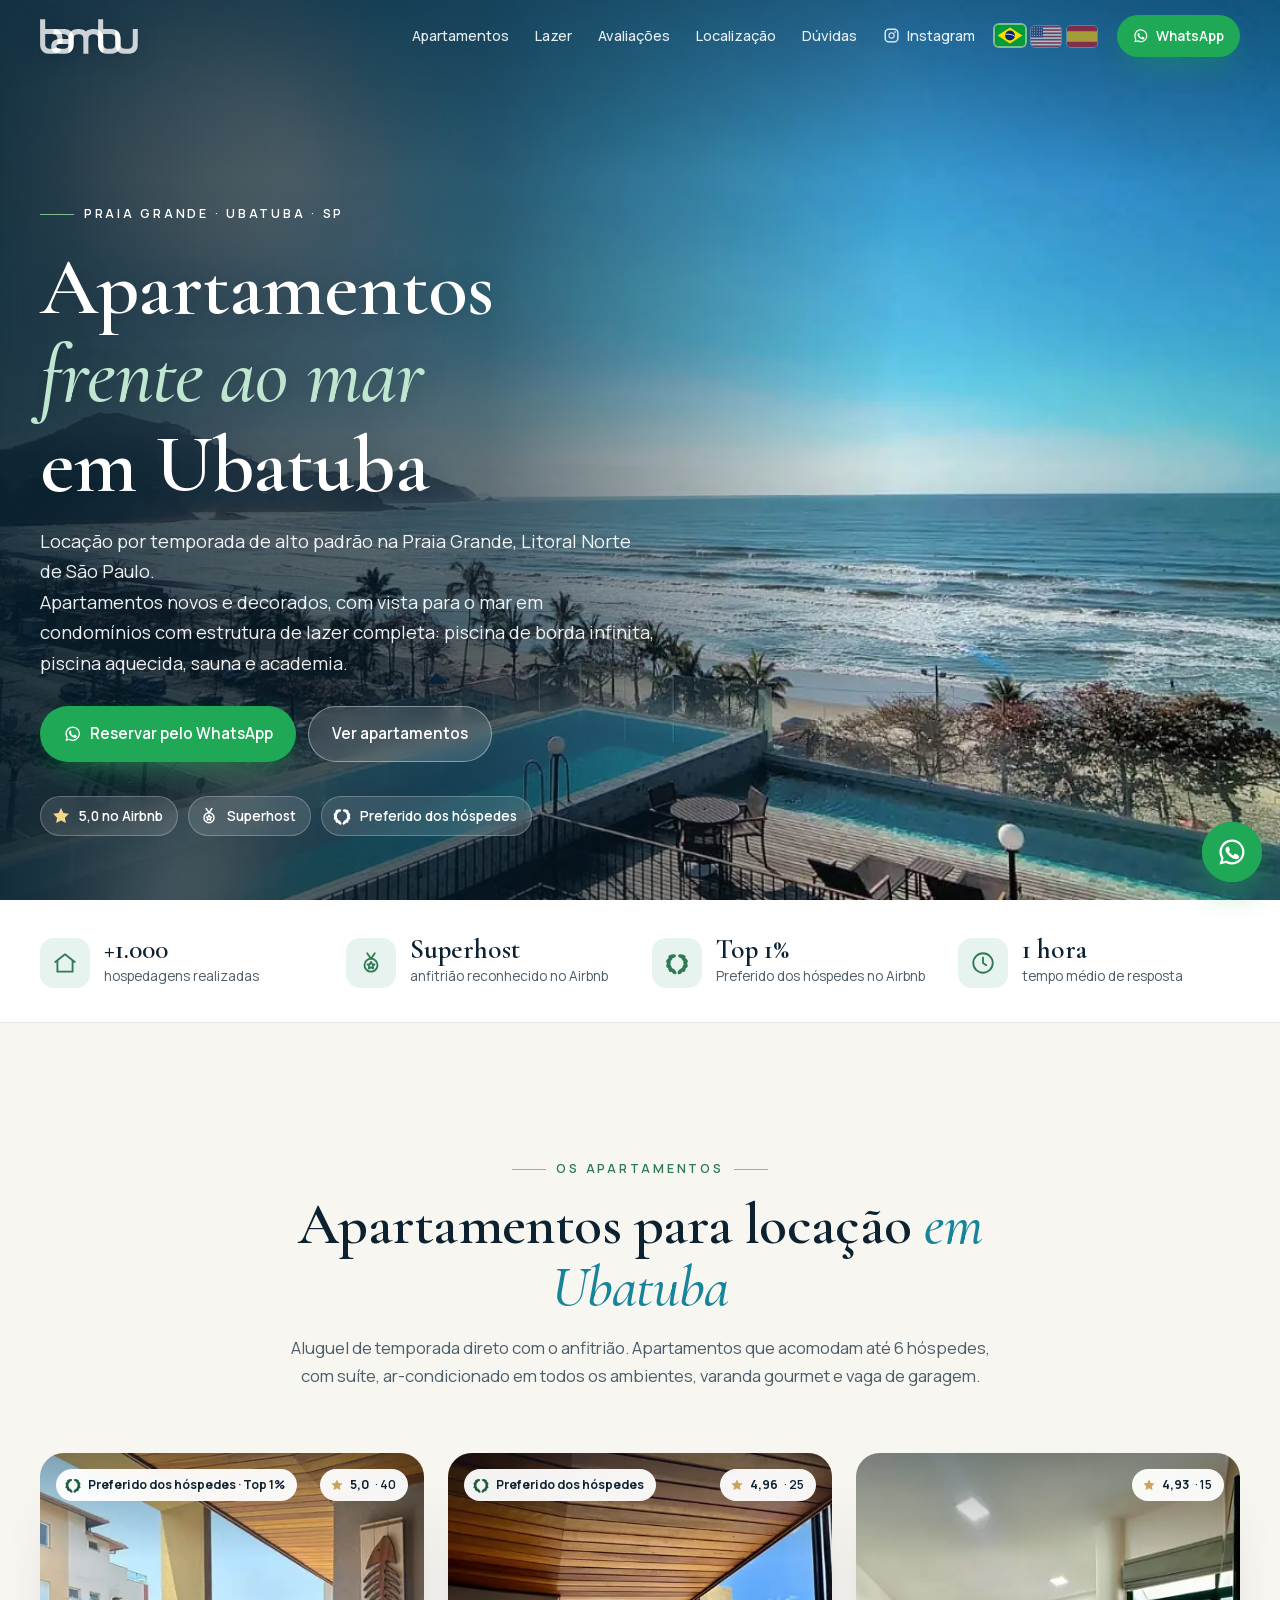
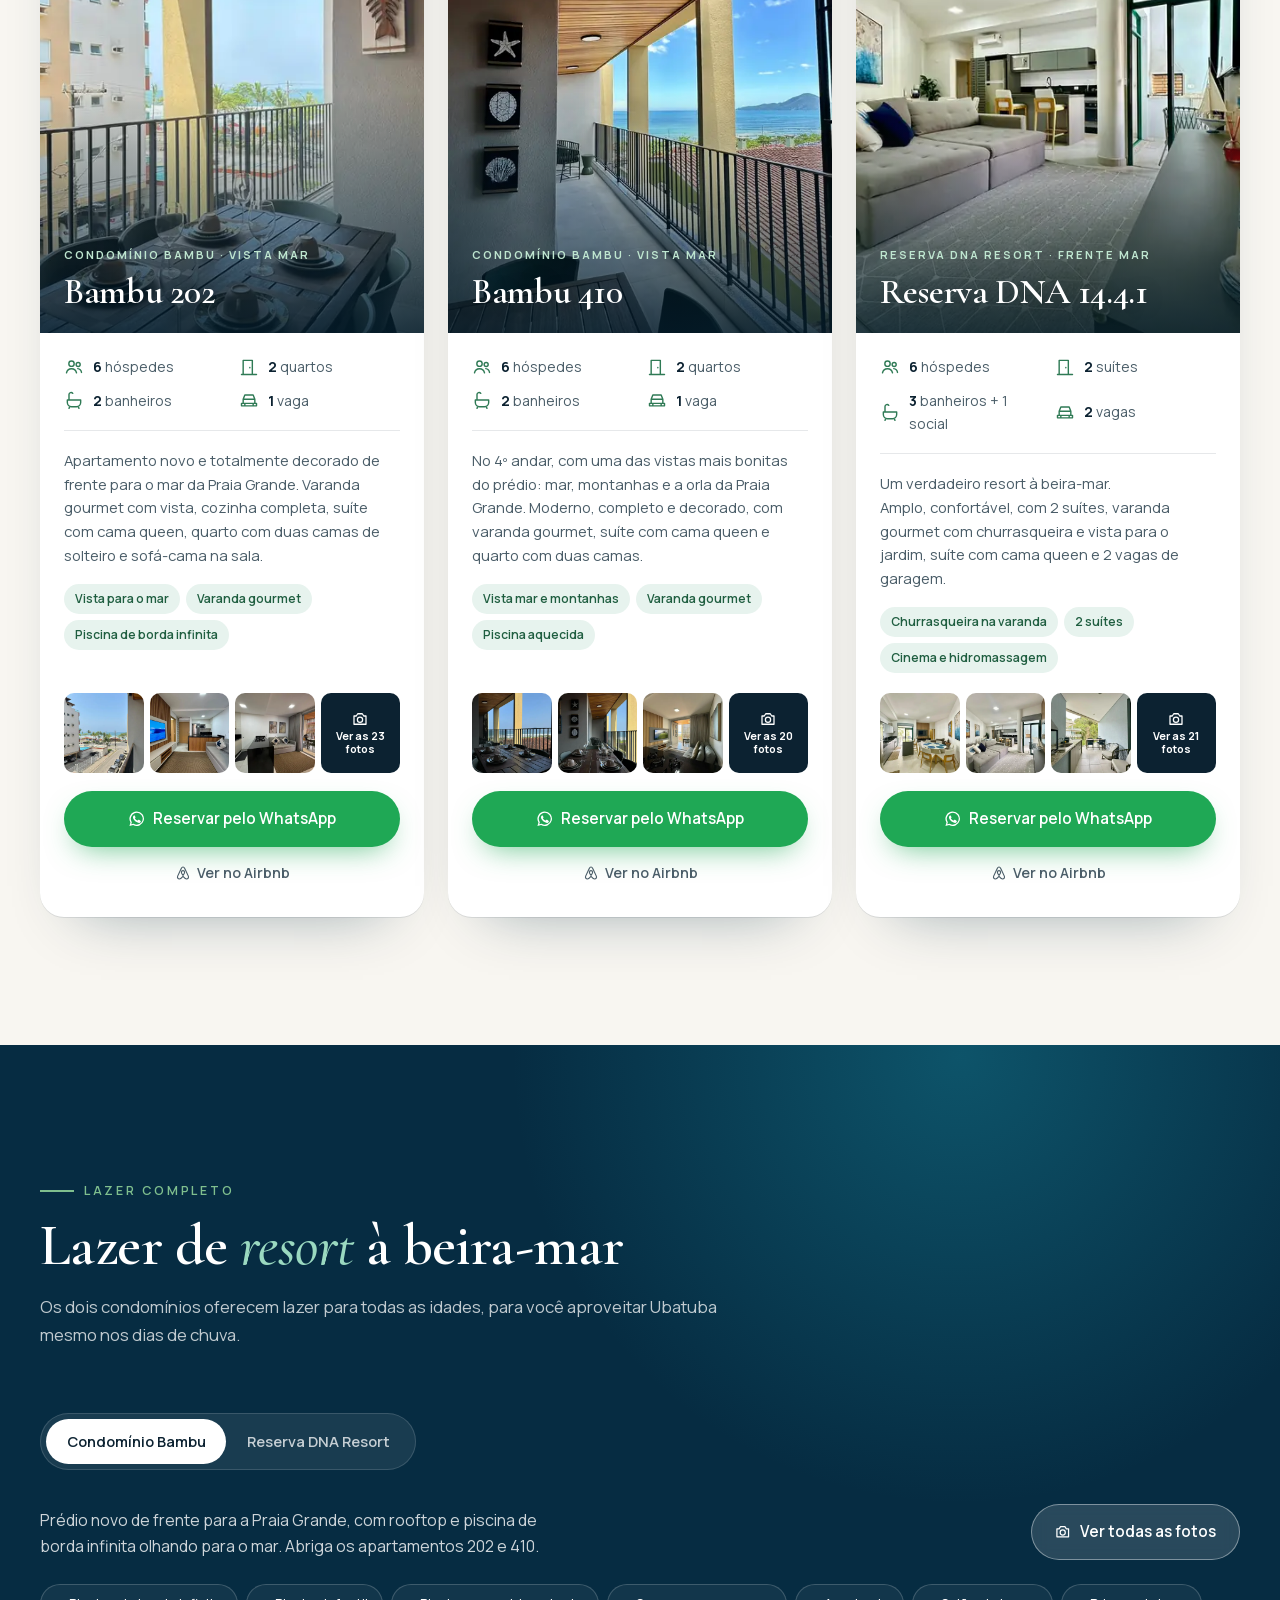
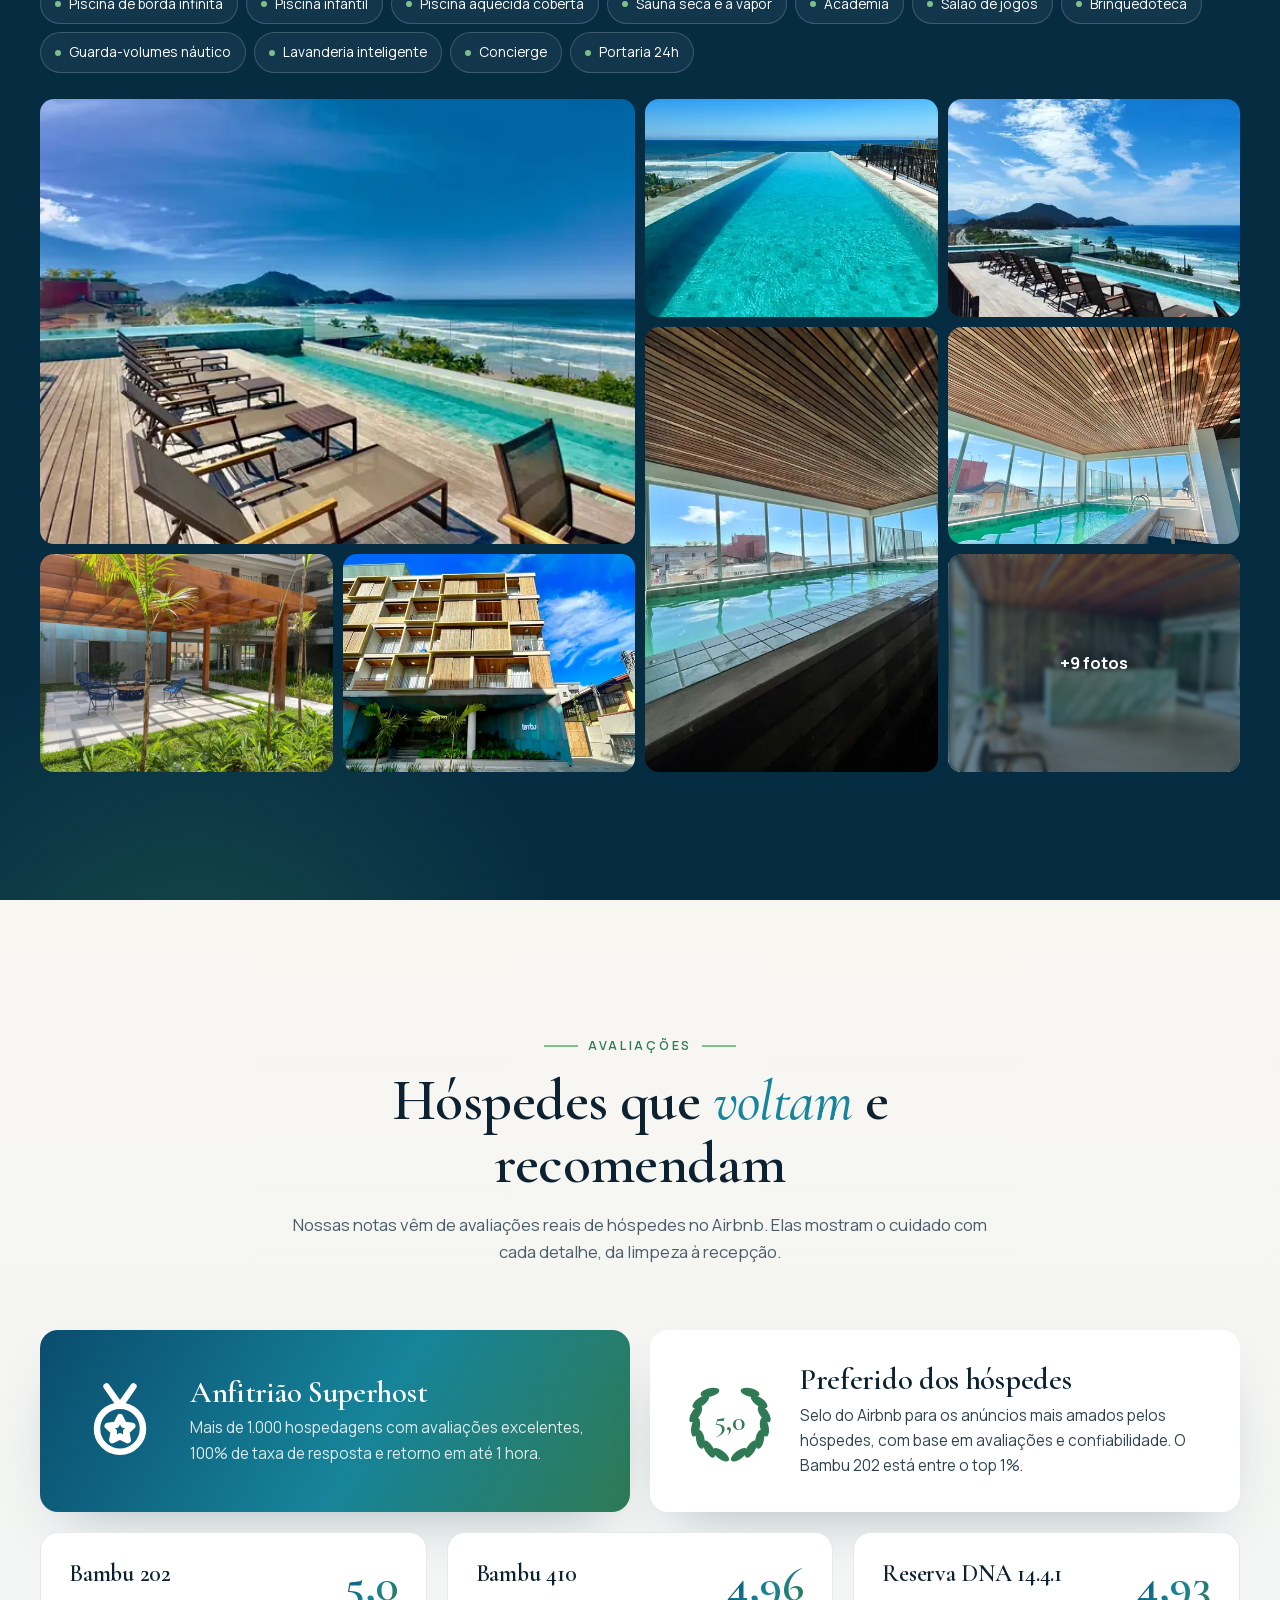
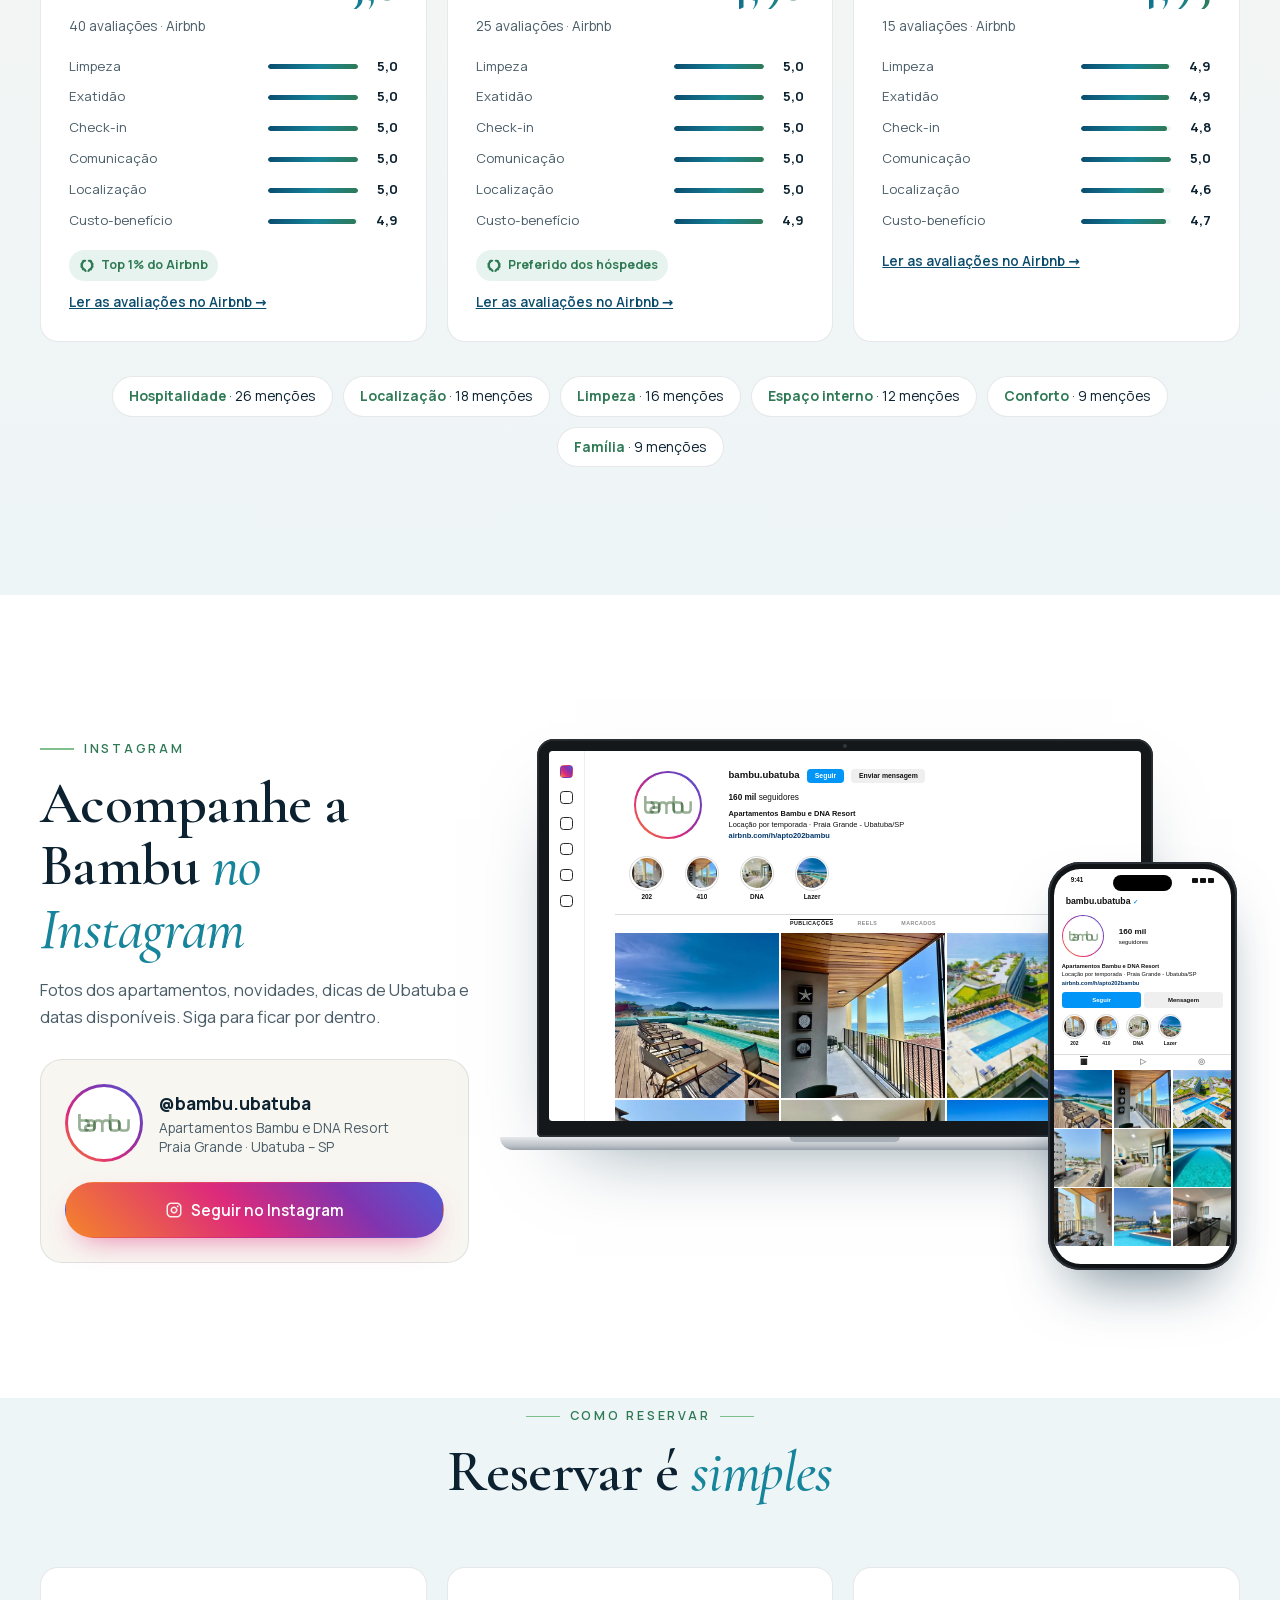
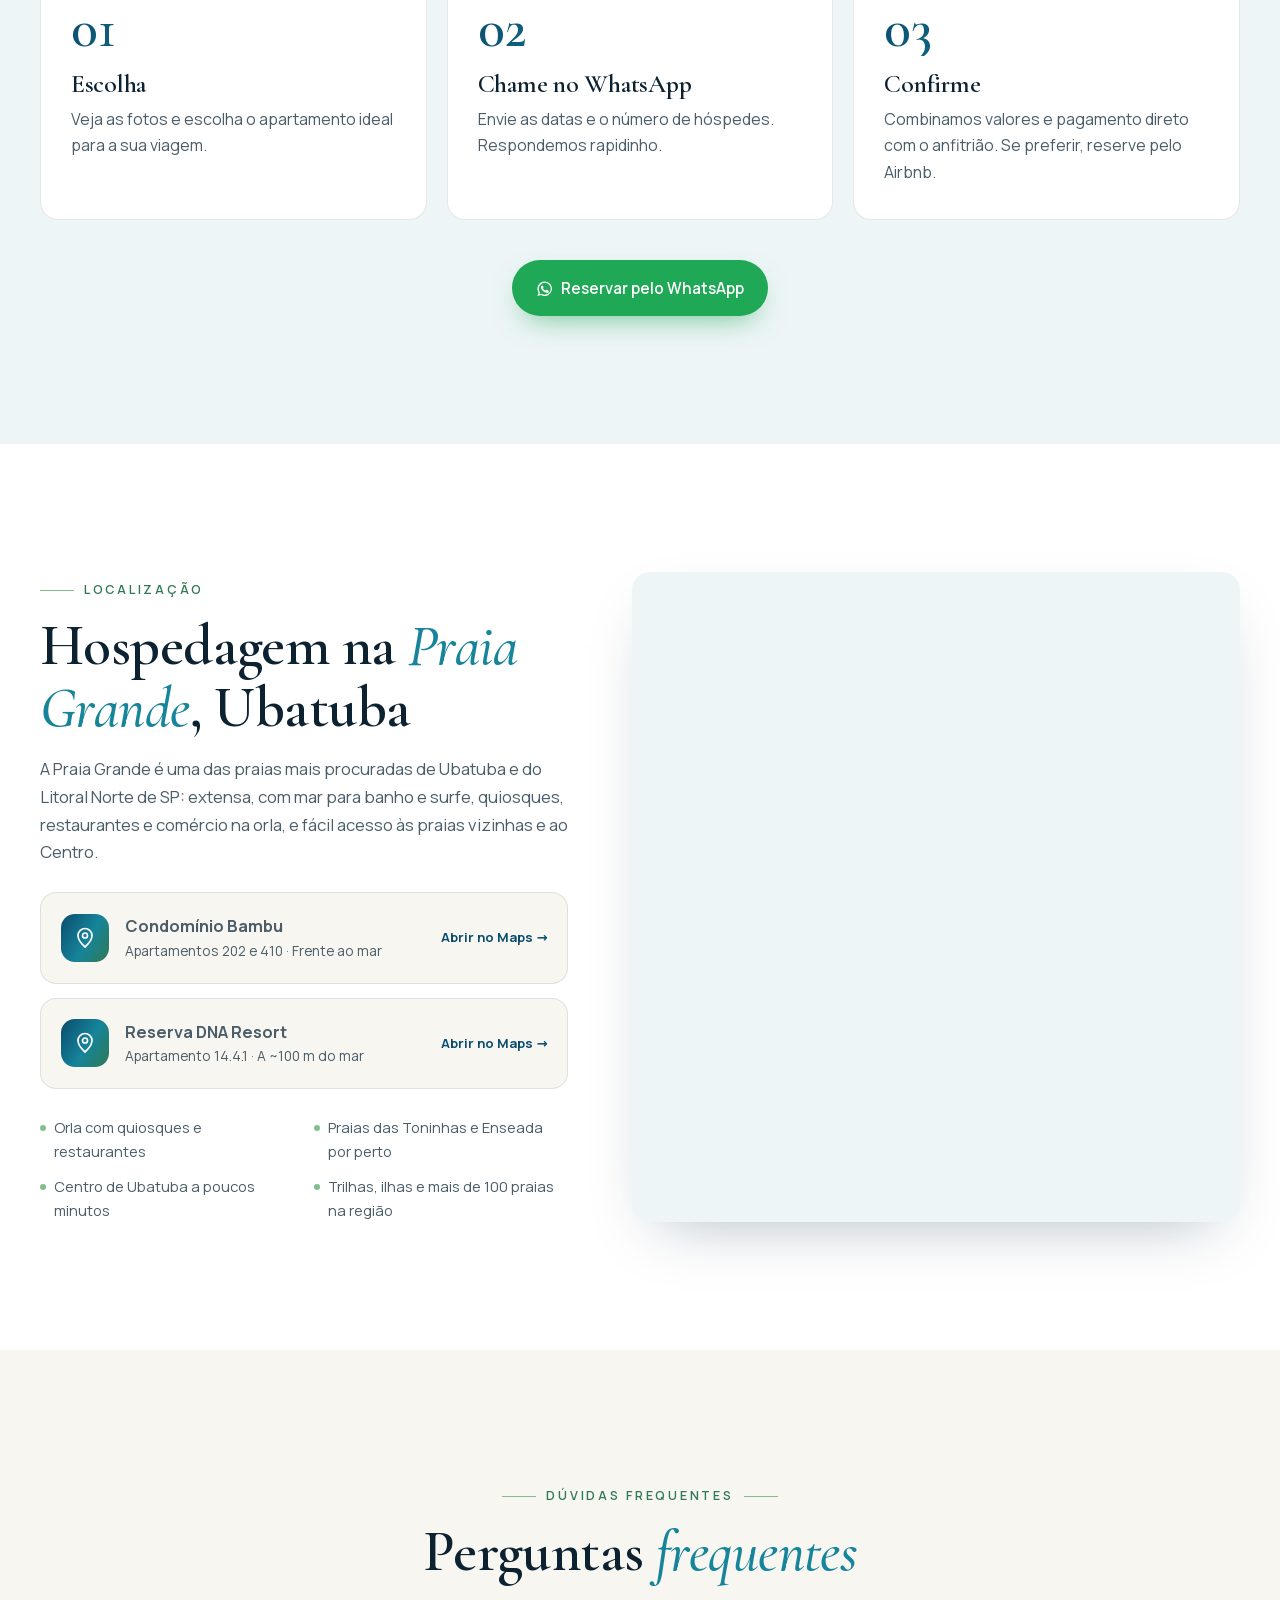
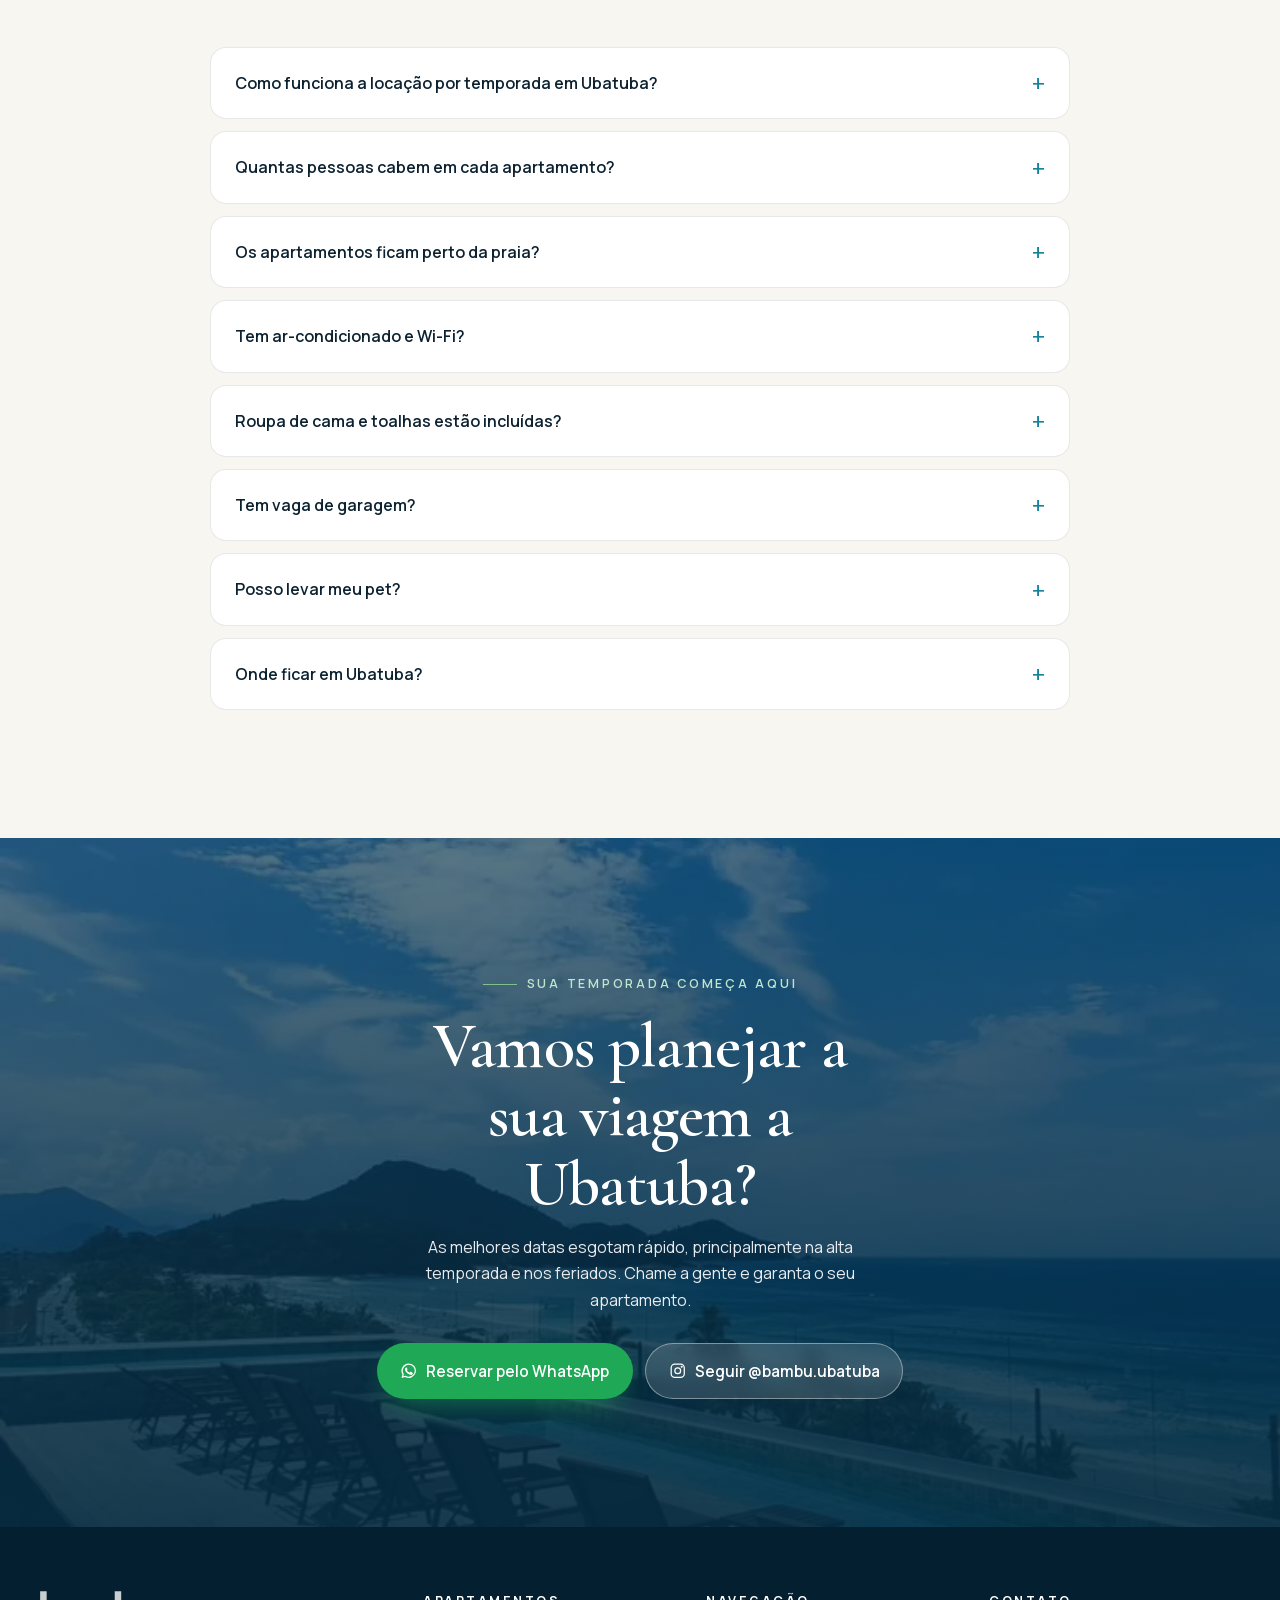
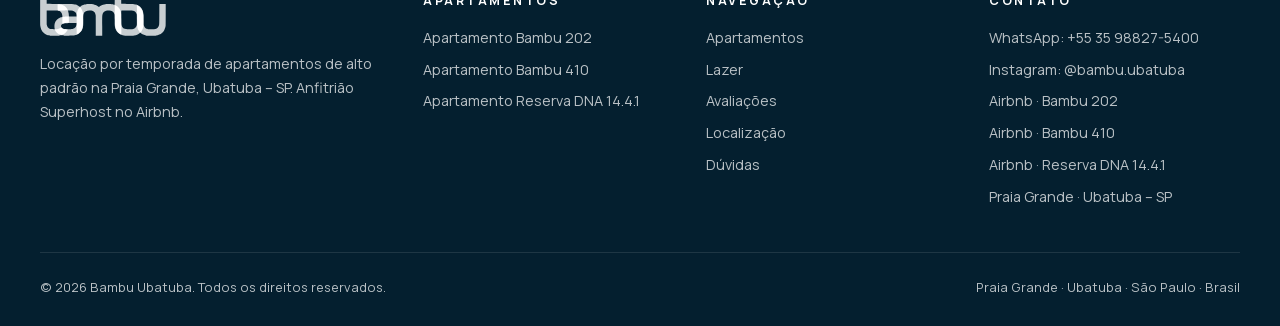
==== commit acb725dc: "Instagram: mockup de notebook e iPhone com o perfil no lugar dos posts incorporados Co-Authored-By: " ====
--- a/site/index.html
+++ b/site/index.html
@@ -22,7 +22,7 @@
 <link rel="preload" href="fonts/manrope.woff2" as="font" type="font/woff2" crossorigin>
 <link rel="preload" as="image" href="img/hero/bambu-ubatuba-vista-mar-wide.webp" media="(min-aspect-ratio: 1/1)" fetchpriority="high">
 <link rel="preload" as="image" imagesrcset="img/hero/bambu-ubatuba-vista-mar-640.webp 640w, img/hero/bambu-ubatuba-vista-mar-960.webp 960w, img/hero/bambu-ubatuba-vista-mar-1200.webp 1200w" imagesizes="100vw" media="(max-aspect-ratio: 1/1)" fetchpriority="high">
-<style>@font-face{font-family:"Cormorant";src:url(fonts/cormorant.woff2) format("woff2");font-weight:500 600;font-style:normal;font-display:swap}@font-face{font-family:"Cormorant";src:url(fonts/cormorant-italic.woff2) format("woff2");font-weight:500;font-style:italic;font-display:swap}@font-face{font-family:"Manrope";src:url(fonts/manrope.woff2) format("woff2");font-weight:400 700;font-style:normal;font-display:swap}:root{--ink:#0c2231;--ink-soft:#4a5d68;--ocean-deep:#062c42;--ocean:#0a4c6e;--sea:#16849a;--bamboo:#2f7a55;--leaf:#7fbf8e;--mint:#e7f3ee;--mist:#eef5f7;--sand:#f8f6f1;--white:#fff;--line:rgba(12,34,49,.1);--gold:#c9a45c;--grad:linear-gradient(120deg,var(--ocean) 0%,var(--sea) 55%,var(--bamboo) 100%);--serif:"Cormorant","Cormorant Garamond",Georgia,"Times New Roman",serif;--sans:"Manrope",system-ui,-apple-system,"Segoe UI",Roboto,sans-serif;--r:18px;--shadow:0 24px 60px -28px rgba(6,44,66,.35);--wrap:1200px}*,*::before,*::after{box-sizing:border-box}html{scroll-behavior:smooth;-webkit-text-size-adjust:100%}body{margin:0;font-family:var(--sans);font-size:16px;line-height:1.65;color:var(--ink);background:var(--sand);-webkit-font-smoothing:antialiased;overflow-x:hidden}img{max-width:100%;height:auto;display:block}a{color:inherit}button{font:inherit;color:inherit;cursor:pointer}h1,h2,h3{font-family:var(--serif);font-weight:600;line-height:1.08;margin:0;letter-spacing:-.01em}p{margin:0 0 1em}.wrap{width:min(100% - 32px,var(--wrap));margin-inline:auto}.sr-only{position:absolute;width:1px;height:1px;overflow:hidden;clip:rect(0 0 0 0);white-space:nowrap}.skip{position:absolute;left:-999px;top:8px;background:#fff;padding:8px 14px;border-radius:8px;z-index:100}.skip:focus{left:8px}:focus-visible{outline:2px solid var(--sea);outline-offset:3px}section{scroll-margin-top:72px}.btn{display:inline-flex;align-items:center;justify-content:center;gap:.55em;padding:.95em 1.5em;border-radius:999px;font-weight:600;font-size:.95rem;text-decoration:none;border:1px solid transparent;transition:transform .2s,box-shadow .2s,background .2s,color .2s;white-space:nowrap}.btn svg{width:1.15em;height:1.15em;flex:none}.btn:hover{transform:translateY(-2px)}.btn-wa{background:#1fa855;color:#fff;box-shadow:0 12px 30px -12px rgba(31,168,85,.7)}.btn-wa:hover{background:#178f47}.btn-light{background:rgba(255,255,255,.14);color:#fff;border-color:rgba(255,255,255,.4);backdrop-filter:blur(8px)}.btn-light:hover{background:#fff;color:var(--ink)}.btn-line{background:transparent;color:var(--ink);border-color:var(--line)}.btn-line:hover{border-color:var(--ink)}.btn-dark{background:var(--ink);color:#fff}.hdr{position:fixed;inset:0 0 auto;z-index:50;color:#fff;transition:background .35s,box-shadow .35s,color .35s}.hdr.solid{background:rgba(255,255,255,.94);backdrop-filter:saturate(1.4) blur(14px);color:var(--ink);box-shadow:0 1px 0 var(--line)}.hdr-in{display:flex;align-items:center;gap:20px;height:72px}.logo{display:flex;align-items:center;gap:10px;text-decoration:none;margin-right:auto}.logo svg{width:34px;height:34px}.logo b{display:block;font-family:var(--serif);font-size:1.65rem;font-weight:600;line-height:1}.logo small{display:block;font-size:.62rem;letter-spacing:.34em;font-weight:600;opacity:.85;margin-top:3px}.nav{display:flex;gap:26px}.nav a{text-decoration:none;font-size:.9rem;font-weight:500;opacity:.9;position:relative}.nav a::after{content:"";position:absolute;left:0;right:0;bottom:-6px;height:1.5px;background:currentColor;transform:scaleX(0);transition:transform .25s;transform-origin:left}.nav a:hover::after{transform:scaleX(1)}.langs{display:flex;gap:6px;align-items:center}.langs a{display:block;width:30px;height:21px;border-radius:4px;overflow:hidden;opacity:.6;transition:opacity .2s,transform .2s;box-shadow:0 0 0 1px rgba(255,255,255,.4)}.hdr.solid .langs a{box-shadow:0 0 0 1px var(--line)}.langs a:hover,.langs a[aria-current]{opacity:1;transform:translateY(-1px)}.langs a[aria-current]{box-shadow:0 0 0 2px var(--leaf)}.langs svg{width:100%;height:100%;display:block}.hdr .btn-wa{padding:.65em 1.1em;font-size:.85rem}.burger{display:none;background:none;border:0;padding:8px;margin-right:-8px}.burger span{display:block;width:22px;height:2px;background:currentColor;margin:5px 0;border-radius:2px;transition:transform .3s,opacity .3s}.nav-open .burger span:nth-child(1){transform:translateY(7px) rotate(45deg)}.nav-open .burger span:nth-child(2){opacity:0}.nav-open .burger span:nth-child(3){transform:translateY(-7px) rotate(-45deg)}.logo img{display:block;height:35px;width:auto}.logo .logo-c{display:none}.hdr.solid .logo .logo-w{display:none}.hdr.solid .logo .logo-c{display:block}.ftr .logo img{height:45px}.nav-ig{display:inline-flex;align-items:center;gap:7px}.nav-ig img{width:17px;height:17px}.hdr-ig{display:none;width:40px;height:40px;place-items:center;border-radius:50%;transition:opacity .2s}.hdr-ig:hover{opacity:.8}.hdr-ig img{width:26px;height:26px}.hdr.solid .nav-ig img,.hdr.solid .hdr-ig img,.nav-open .nav-ig img{filter:brightness(0);opacity:.82}.hero{position:relative;min-height:100vh;min-height:100svh;display:flex;align-items:flex-end;color:#fff;overflow:hidden;background:var(--ocean-deep)}.hero picture,.hero picture img{position:absolute;inset:0;width:100%;height:100%;object-fit:cover}.hero picture img{object-position:50% 62%;animation:zoom 18s ease-out both}@keyframes zoom{from{transform:scale(1.08)}to{transform:scale(1)}}.hero::after{content:"";position:absolute;inset:0;background:linear-gradient(180deg,rgba(4,28,42,.5) 0%,rgba(4,28,42,.18) 14%,rgba(4,28,42,.5) 32%,rgba(4,28,42,.76) 55%,rgba(4,24,36,.94) 100%)}@media (max-aspect-ratio:1/1){.hero h1{text-shadow:0 2px 18px rgba(2,18,28,.55)}.hero h1 em{color:#e3f7ec}.hero p.lead{opacity:1;text-shadow:0 1px 12px rgba(2,18,28,.6)}.hero .eyebrow{text-shadow:0 1px 10px rgba(2,18,28,.6)}.hero .chip{background:rgba(4,28,42,.45)}}@media (min-aspect-ratio:1/1){.hero::after{background:linear-gradient(180deg,rgba(6,44,66,.45) 0%,rgba(6,44,66,0) 20%),linear-gradient(90deg,rgba(4,28,42,.86) 0%,rgba(4,28,42,.6) 38%,rgba(4,28,42,0) 70%)}.hero-in{padding-bottom:88px}}.hero-in{position:relative;z-index:1;padding:140px 0 64px}.eyebrow{display:inline-flex;align-items:center;gap:10px;font-size:.78rem;font-weight:600;letter-spacing:.22em;text-transform:uppercase}.eyebrow::before{content:"";width:34px;height:1.5px;background:var(--leaf)}.hero h1{font-size:clamp(2.6rem,6.4vw,5.4rem);max-width:13ch;margin:18px 0 18px;text-shadow:0 2px 30px rgba(0,0,0,.25)}.hero h1 em{font-style:italic;font-weight:500;color:#bfe6d0}.hero p.lead{font-size:clamp(1rem,1.5vw,1.15rem);max-width:56ch;opacity:.92}.hero-cta{display:flex;flex-wrap:wrap;gap:12px;margin:28px 0 34px}.chips{list-style:none;padding:0;margin:0;display:flex;flex-wrap:wrap;gap:10px}.chip{display:inline-flex;align-items:center;gap:8px;padding:8px 14px 8px 10px;border-radius:999px;background:rgba(255,255,255,.12);border:1px solid rgba(255,255,255,.25);backdrop-filter:blur(10px);font-size:.84rem;font-weight:600}.chip svg{width:20px;height:20px;flex:none}.trust{background:#fff;border-bottom:1px solid var(--line)}.trust ul{list-style:none;margin:0;padding:34px 0;display:grid;grid-template-columns:repeat(4,1fr);gap:24px}.trust li{display:flex;align-items:center;gap:14px}.trust .ic{width:50px;height:50px;border-radius:14px;display:grid;place-items:center;background:var(--mint);color:var(--bamboo);flex:none}.trust .ic svg{width:26px;height:26px}.trust strong{display:block;font-family:var(--serif);font-size:1.7rem;line-height:1}.trust span{font-size:.85rem;color:var(--ink-soft);line-height:1.35;display:block;margin-top:4px}.sec{padding:clamp(72px,10vw,128px) 0}.sec-head{max-width:720px;margin-bottom:clamp(40px,6vw,64px)}.sec-head.center{text-align:center;margin-inline:auto}.sec-head .eyebrow{color:var(--bamboo)}.sec-head h2{font-size:clamp(2.2rem,4.6vw,3.6rem);margin:14px 0 16px}.sec-head h2 em{font-style:italic;font-weight:500;color:var(--sea)}.sec-head p{color:var(--ink-soft);font-size:1.05rem}.center .eyebrow::after{content:"";width:34px;height:1.5px;background:var(--leaf)}.apts{display:grid;grid-template-columns:repeat(3,1fr);gap:24px;align-items:stretch}.apt{display:flex;flex-direction:column;background:#fff;border-radius:24px;overflow:hidden;box-shadow:0 1px 0 var(--line),0 30px 60px -40px rgba(6,44,66,.45);transition:transform .4s cubic-bezier(.2,.7,.2,1),box-shadow .4s}.apt:hover{transform:translateY(-6px);box-shadow:0 1px 0 var(--line),0 40px 70px -40px rgba(6,44,66,.55)}.apt-cover{position:relative;aspect-ratio:4/5;overflow:hidden;background:var(--mist)}.apt-img{position:absolute;inset:0;padding:0;border:0;background:none;display:block;width:100%}.apt-img img{width:100%;height:100%;object-fit:cover;transition:transform 1.1s cubic-bezier(.2,.7,.2,1)}.apt:hover .apt-img img{transform:scale(1.06)}.apt-cover::after{content:"";position:absolute;inset:0;background:linear-gradient(180deg,rgba(4,28,42,.35) 0%,rgba(4,28,42,0) 22%,rgba(4,28,42,0) 50%,rgba(4,28,42,.85) 100%);pointer-events:none}.apt-top{position:absolute;left:16px;right:16px;top:16px;z-index:1;display:flex;justify-content:space-between;align-items:center;gap:8px;pointer-events:none}.apt-fav,.apt-rate{white-space:nowrap;display:inline-flex;align-items:center;gap:6px;background:rgba(255,255,255,.95);color:var(--ink);padding:6px 12px 6px 8px;border-radius:999px;font-size:.76rem;font-weight:700;backdrop-filter:blur(6px)}.apt-rate{margin-left:auto;padding-left:10px;font-weight:600}.apt-rate svg{width:14px;height:14px;color:var(--gold)}.apt-cap{position:absolute;left:24px;right:24px;bottom:22px;z-index:1;color:#fff;pointer-events:none}.apt-cap .tag{color:#bfe6d0}.tag{font-size:.7rem;font-weight:700;letter-spacing:.18em;text-transform:uppercase;color:var(--sea)}.apt h3{font-size:clamp(2rem,2.8vw,2.5rem);margin-top:6px;text-shadow:0 2px 20px rgba(0,0,0,.3)}.apt-body{display:flex;flex-direction:column;flex:1;padding:22px 24px 24px}.specs{list-style:none;padding:0 0 18px;margin:0 0 18px;display:grid;grid-template-columns:1fr 1fr;gap:10px 14px;border-bottom:1px solid var(--line)}.specs li{display:flex;align-items:center;gap:9px;font-size:.88rem;color:var(--ink-soft)}.specs svg{width:20px;height:20px;color:var(--bamboo);flex:none}.specs b{color:var(--ink)}.apt-desc{color:var(--ink-soft);font-size:.93rem;line-height:1.6;margin-bottom:16px}.hl{list-style:none;padding:0;margin:0 0 20px;display:flex;flex-wrap:wrap;gap:6px}.hl li{font-size:.76rem;font-weight:600;padding:5px 11px;border-radius:999px;background:var(--mint);color:#1f5e40}.apt-thumbs{display:grid;grid-template-columns:repeat(4,1fr);gap:6px;margin:auto 0 18px}.apt-thumbs button{padding:0;border:0;border-radius:10px;overflow:hidden;aspect-ratio:1;background:var(--mist)}.apt-thumbs img{width:100%;height:100%;object-fit:cover;transition:opacity .2s}.apt-thumbs button:hover img{opacity:.8}.apt-all{display:flex!important;flex-direction:column;align-items:center;justify-content:center;gap:2px;background:var(--ink)!important;color:#fff;font-size:.68rem;font-weight:700;line-height:1.15;text-align:center;padding:4px!important}.apt-all svg{width:18px;height:18px}.apt-cta{display:flex;flex-direction:column;align-items:center;gap:6px}.apt-cta .btn{width:100%}.apt-link{display:inline-flex;align-items:center;gap:6px;font-size:.88rem;font-weight:600;color:var(--ink-soft);text-decoration:none;padding:.6em .2em}.apt-link svg{width:16px;height:16px}.apt-link:hover{color:var(--ink)}.leisure{background:var(--ocean-deep);color:#fff;position:relative;overflow:hidden}.leisure::before{content:"";position:absolute;inset:-30% -10% auto auto;width:70vw;height:70vw;background:radial-gradient(closest-side,rgba(22,132,154,.45),transparent);pointer-events:none}.leisure::after{content:"";position:absolute;inset:auto auto -35% -15%;width:60vw;height:60vw;background:radial-gradient(closest-side,rgba(47,122,85,.4),transparent);pointer-events:none}.leisure .wrap{position:relative;z-index:1}.leisure .sec-head .eyebrow{color:var(--leaf)}.leisure .sec-head p{color:rgba(255,255,255,.75)}.leisure .sec-head h2 em{color:#9ad9c0}.tabs{display:inline-flex;padding:5px;border-radius:999px;background:rgba(255,255,255,.08);border:1px solid rgba(255,255,255,.14);margin-bottom:34px;flex-wrap:wrap}.tabs button{background:none;border:0;padding:.7em 1.4em;border-radius:999px;font-weight:600;font-size:.92rem;color:rgba(255,255,255,.75)}.tabs button[aria-selected=true]{background:#fff;color:var(--ink)}.panel[hidden]{display:none}.panel-top{display:flex;justify-content:space-between;align-items:flex-end;gap:24px;flex-wrap:wrap;margin-bottom:24px}.panel-top p{max-width:60ch;color:rgba(255,255,255,.8);margin:0}.amen{list-style:none;padding:0;margin:0 0 26px;display:flex;flex-wrap:wrap;gap:8px}.amen li{display:flex;align-items:center;gap:8px;font-size:.86rem;padding:8px 14px;border-radius:999px;border:1px solid rgba(255,255,255,.18);background:rgba(255,255,255,.05)}.amen li::before{content:"";width:6px;height:6px;border-radius:50%;background:var(--leaf)}.bento{display:grid;grid-template-columns:repeat(4,1fr);grid-auto-rows:clamp(140px,17vw,230px);gap:10px}.bento button{padding:0;border:0;border-radius:14px;overflow:hidden;background:rgba(255,255,255,.06);position:relative}.bento button:nth-child(1){grid-column:span 2;grid-row:span 2}.bento button:nth-child(4){grid-row:span 2}.bento img{width:100%;height:100%;object-fit:cover;transition:transform .8s cubic-bezier(.2,.7,.2,1)}.bento button:hover img{transform:scale(1.06)}.bento .count{position:absolute;inset:0;display:grid;place-items:center;background:rgba(6,44,66,.6);font-weight:700;font-size:1.05rem;backdrop-filter:blur(2px)}.reviews{background:linear-gradient(180deg,var(--sand),var(--mist))}.rev-top{display:grid;grid-template-columns:1fr 1fr;gap:20px;margin-bottom:20px}.award{border-radius:var(--r);padding:34px;display:flex;gap:24px;align-items:center;background:#fff;box-shadow:var(--shadow)}.award.dark{background:var(--grad);color:#fff}.award svg.big{width:92px;height:92px;flex:none}.award h3{font-size:1.9rem;margin-bottom:6px}.award p{margin:0;font-size:.95rem;opacity:.85}.scores{display:grid;grid-template-columns:repeat(3,1fr);gap:20px}.score{background:#fff;border-radius:var(--r);padding:28px;border:1px solid var(--line)}.score header{display:flex;justify-content:space-between;align-items:flex-start;gap:12px;margin-bottom:6px}.score h3{font-size:1.5rem}.score .big{font-family:var(--serif);font-size:3rem;line-height:1;font-weight:600;background:var(--grad);-webkit-background-clip:text;background-clip:text;color:transparent}.score .sub{font-size:.85rem;color:var(--ink-soft);margin-bottom:18px}.bars{list-style:none;padding:0;margin:0 0 18px;display:grid;gap:9px}.bars li{display:grid;grid-template-columns:1fr 90px 30px;gap:10px;align-items:center;font-size:.83rem;color:var(--ink-soft)}.bars i{display:block;height:5px;border-radius:5px;background:var(--mist);overflow:hidden}.bars i::before{content:"";display:block;height:100%;width:var(--v);background:var(--grad);border-radius:5px}.bars b{color:var(--ink);text-align:right}.score .fav{display:inline-flex;align-items:center;gap:6px;font-size:.78rem;font-weight:700;color:var(--bamboo);background:var(--mint);padding:5px 10px;border-radius:999px}.score .fav svg{width:16px;height:16px}.score a{font-size:.85rem;font-weight:600;color:var(--ocean)}.quotes{display:grid;grid-template-columns:repeat(3,1fr);gap:20px;margin-top:20px}.quote{background:#fff;border-radius:var(--r);padding:30px;border:1px solid var(--line);display:flex;flex-direction:column}.quote .stars{display:flex;gap:2px;color:var(--gold);margin-bottom:14px}.quote .stars svg{width:16px;height:16px}.quote blockquote{margin:0 0 18px;font-family:var(--serif);font-size:1.3rem;line-height:1.35;font-style:italic;flex:1}.quote figcaption{font-size:.85rem;color:var(--ink-soft)}.quote figcaption b{color:var(--ink);display:block}.topics{display:flex;flex-wrap:wrap;gap:10px;justify-content:center;margin-top:34px}.topics span{background:#fff;border:1px solid var(--line);padding:8px 16px;border-radius:999px;font-size:.86rem}.topics b{color:var(--bamboo)}.ig{background:#fff}.ig-grid{display:grid;grid-template-columns:minmax(0,.85fr) minmax(0,1.4fr);gap:clamp(28px,5vw,72px);align-items:center}.ig-card{background:var(--sand);border:1px solid var(--line);border-radius:22px;padding:24px;display:flex;flex-direction:column;gap:20px}.ig-prof{display:flex;align-items:center;gap:16px;min-width:0}.ig-av{width:78px;height:78px;border-radius:50%;padding:3px;background:linear-gradient(45deg,#f58529,#dd2a7b,#8134af,#515bd4);flex:none}.ig-av>span{display:grid;place-items:center;width:100%;height:100%;border-radius:50%;background:#fff;border:3px solid #fff}.ig-av img{width:78%;height:auto}.ig-prof b{display:block;font-size:1.08rem}.ig-prof small{display:block;color:var(--ink-soft);font-size:.86rem;line-height:1.4}.btn-ig{background:linear-gradient(45deg,#f58529,#dd2a7b 45%,#8134af 75%,#515bd4);color:#fff;box-shadow:0 12px 30px -14px rgba(221,42,123,.7)}.btn-ig img{width:18px;height:18px}.ig-feed{display:grid;grid-template-columns:repeat(3,1fr);gap:8px}.ig-tile{position:relative;display:block;aspect-ratio:1;border-radius:14px;overflow:hidden;background:var(--mist)}.ig-tile .ph{width:100%;height:100%;object-fit:cover;transition:transform .8s cubic-bezier(.2,.7,.2,1)}.ig-ov{position:absolute;inset:0;display:grid;place-items:center;background:rgba(6,44,66,.45);opacity:0;transition:opacity .3s}.ig-ov img{width:34px;height:34px}.ig-tile:hover .ig-ov,.ig-tile:focus-visible .ig-ov{opacity:1}.ig-tile:hover .ph{transform:scale(1.06)}.steps{list-style:none;padding:0;margin:0;display:grid;grid-template-columns:repeat(3,1fr);gap:20px;counter-reset:s}.steps li{background:#fff;border-radius:var(--r);padding:34px 30px;border:1px solid var(--line);position:relative;counter-increment:s}.steps li::before{content:"0" counter(s);font-family:var(--serif);font-size:3.4rem;line-height:1;font-weight:600;background:var(--grad);-webkit-background-clip:text;background-clip:text;color:transparent;display:block;margin-bottom:14px}.steps h3{font-size:1.6rem;margin-bottom:8px}.steps p{color:var(--ink-soft);margin:0}.book-cta{display:flex;justify-content:center;gap:12px;flex-wrap:wrap;margin-top:40px}.loc{background:#fff}.loc-grid{display:grid;grid-template-columns:1fr 1.15fr;gap:clamp(28px,5vw,64px);align-items:stretch}.places{display:grid;gap:14px;margin:26px 0}.place{display:flex;gap:16px;align-items:center;padding:20px;border:1px solid var(--line);border-radius:16px;text-decoration:none;transition:border-color .2s,box-shadow .2s,transform .2s;background:var(--sand)}.place:hover{border-color:var(--sea);box-shadow:var(--shadow);transform:translateY(-2px)}.place .pin{width:48px;height:48px;border-radius:14px;background:var(--grad);color:#fff;display:grid;place-items:center;flex:none}.place .pin svg{width:24px;height:24px}.place b{display:block;font-size:1.02rem}.place span{display:block;font-size:.86rem;color:var(--ink-soft)}.place .go{margin-left:auto;font-size:.82rem;font-weight:700;color:var(--ocean);white-space:nowrap}.near{list-style:none;padding:0;margin:0;display:grid;grid-template-columns:1fr 1fr;gap:10px 20px;font-size:.92rem;color:var(--ink-soft)}.near li{display:flex;gap:8px;align-items:baseline}.near li::before{content:"";width:6px;height:6px;border-radius:50%;background:var(--leaf);flex:none;transform:translateY(-2px)}.map{border-radius:var(--r);overflow:hidden;min-height:420px;background:var(--mist);position:relative;box-shadow:var(--shadow)}.map iframe{position:absolute;inset:0;width:100%;height:100%;border:0}.faq-list{max-width:860px;margin:0 auto;display:grid;gap:12px}.faq-list details{background:#fff;border:1px solid var(--line);border-radius:16px;padding:0 24px;transition:box-shadow .2s}.faq-list details[open]{box-shadow:var(--shadow)}.faq-list summary{list-style:none;cursor:pointer;padding:22px 0;font-weight:600;display:flex;justify-content:space-between;gap:20px;align-items:center}.faq-list summary::-webkit-details-marker{display:none}.faq-list summary::after{content:"+";font-size:1.5rem;font-weight:400;color:var(--sea);transition:transform .25s;line-height:1}.faq-list details[open] summary::after{transform:rotate(45deg)}.faq-list details p{color:var(--ink-soft);padding-bottom:22px;margin:0}.final{position:relative;color:#fff;text-align:center;overflow:hidden;background:var(--ocean-deep)}.final img{position:absolute;inset:0;width:100%;height:100%;object-fit:cover;opacity:.55}.final::after{content:"";position:absolute;inset:0;background:linear-gradient(180deg,rgba(6,44,66,.35),rgba(6,44,66,.85))}.final .wrap{position:relative;z-index:1}.final h2{font-size:clamp(2.4rem,5vw,4rem);max-width:16ch;margin:16px auto}.final p{max-width:56ch;margin:0 auto 30px;opacity:.9}.final .eyebrow{color:#bfe6d0}.final .hero-cta{justify-content:center;margin:0}.ftr{background:#041f2f;color:rgba(255,255,255,.72);padding:64px 0 28px;font-size:.9rem}.ftr-grid{display:grid;grid-template-columns:1.4fr 1fr 1fr 1fr;gap:32px;margin-bottom:44px}.ftr .logo{color:#fff;margin-bottom:16px}.ftr h4{color:#fff;font-size:.78rem;letter-spacing:.2em;text-transform:uppercase;margin:0 0 14px}.ftr ul{list-style:none;padding:0;margin:0;display:grid;gap:8px}.ftr a{text-decoration:none}.ftr a:hover{color:#fff}.ftr-bot{border-top:1px solid rgba(255,255,255,.1);padding-top:24px;display:flex;justify-content:space-between;gap:16px;flex-wrap:wrap;font-size:.8rem}.fab{position:fixed;right:18px;bottom:18px;z-index:40;width:60px;height:60px;border-radius:50%;background:#1fa855;color:#fff;display:grid;place-items:center;box-shadow:0 14px 34px -10px rgba(31,168,85,.8);transition:transform .2s}.fab:hover{transform:scale(1.07)}.fab svg{width:30px;height:30px}.fab::before{content:"";position:absolute;inset:0;border-radius:50%;border:2px solid #1fa855;animation:ping 2.4s infinite}@keyframes ping{0%{transform:scale(1);opacity:.7}80%,100%{transform:scale(1.5);opacity:0}}.lb{position:fixed;inset:0;z-index:90;background:rgba(3,18,28,.96);display:none;flex-direction:column;color:#fff}.lb.open{display:flex}.lb-top{display:flex;justify-content:space-between;align-items:center;padding:14px 18px;font-size:.9rem}.lb-top b{font-family:var(--serif);font-size:1.3rem;font-weight:600}.lb-stage{flex:1;position:relative;display:flex;align-items:center;justify-content:center;min-height:0;padding:0 64px;touch-action:pan-y}.lb-stage img{max-width:100%;max-height:100%;object-fit:contain;border-radius:8px;user-select:none;-webkit-user-drag:none}.lb button{background:rgba(255,255,255,.1);border:0;color:#fff;width:46px;height:46px;border-radius:50%;display:grid;place-items:center;transition:background .2s}.lb button:hover{background:rgba(255,255,255,.22)}.lb button svg{width:22px;height:22px}.lb-prev,.lb-next{position:absolute;top:50%;transform:translateY(-50%)}.lb-prev{left:10px}.lb-next{right:10px}.lb-cap{text-align:center;padding:12px 18px 20px;font-size:.9rem;opacity:.85}.js .rv{opacity:0;transform:translateY(26px);transition:opacity .9s ease,transform .9s cubic-bezier(.2,.7,.2,1)}.js .rv.in{opacity:1;transform:none}@media (prefers-reduced-motion:reduce){*{animation:none!important;transition:none!important}html{scroll-behavior:auto}.js .rv{opacity:1;transform:none}}@media (max-width:1080px){.nav{display:none}.burger{display:block}.hdr-ig{display:grid}.nav-open .nav{display:flex;position:fixed;top:72px;left:0;right:0;flex-direction:column;gap:0;background:#fff;color:var(--ink);padding:8px 16px 20px;box-shadow:0 20px 40px -20px rgba(0,0,0,.3)}.nav-open .nav a{padding:14px 4px;border-bottom:1px solid var(--line);font-size:1rem}.nav-open .hdr{background:#fff;color:var(--ink)}.trust ul{grid-template-columns:repeat(2,1fr)}.scores,.quotes{grid-template-columns:1fr 1fr}.apts{display:flex;overflow-x:auto;scroll-snap-type:x mandatory;gap:16px;margin-inline:-16px;padding:6px 16px 34px;scroll-padding-inline:16px;scrollbar-width:none;-webkit-overflow-scrolling:touch}.apts::-webkit-scrollbar{display:none}.apt{flex:0 0 min(84vw,380px);scroll-snap-align:start}.apt:hover{transform:none}.ftr-grid{grid-template-columns:1fr 1fr}}@media (max-width:860px){.loc-grid,.rev-top{grid-template-columns:1fr}.steps{grid-template-columns:1fr}.ig-grid{grid-template-columns:1fr}.ig-feed{gap:6px}.ig-tile{border-radius:10px}.bento{grid-template-columns:repeat(2,1fr);grid-auto-rows:150px}.bento button:nth-child(4){grid-row:span 1}.map{min-height:340px}}@media (max-width:640px){.hdr .btn-wa{display:none}.hdr-in{gap:12px}.langs a{width:26px;height:18px}.logo b{font-size:1.4rem}.logo small{letter-spacing:.26em}.hero-in{padding-bottom:40px}.hero-cta .btn{flex:1 1 100%}.trust ul{grid-template-columns:1fr 1fr;gap:20px 12px;padding:26px 0}.trust .ic{width:42px;height:42px}.trust strong{font-size:1.4rem}.specs{grid-template-columns:repeat(2,1fr)}.scores,.quotes{grid-template-columns:1fr}.award{padding:26px;flex-direction:column;align-items:flex-start;gap:16px}.near{grid-template-columns:1fr}.place .go{display:none}.ftr-grid{grid-template-columns:1fr}.lb-stage{padding:0 8px}.lb-prev,.lb-next{top:auto;bottom:-58px;transform:none}.lb-cap{padding-bottom:70px}.apt-rate .n{display:none}.apt-fav,.apt-rate{font-size:.72rem}.fab{width:56px;height:56px;right:14px;bottom:14px}}@media (max-width:380px){.langs{gap:4px}.langs a{width:22px;height:16px}.logo svg{width:28px;height:28px}}html.lenis,html.lenis body{height:auto}.lenis.lenis-smooth{scroll-behavior:auto!important}.lenis.lenis-smooth [data-lenis-prevent]{overscroll-behavior:contain}.lenis.lenis-stopped{overflow:hidden}.hdr:not(.solid) .logo-w{filter:drop-shadow(0 1px 10px rgba(2,18,28,.35))}.has-embeds .ig-grid{grid-template-columns:1fr;gap:36px}.has-embeds .ig-side{display:grid;grid-template-columns:minmax(0,1fr) minmax(0,420px);gap:24px 48px;align-items:end}.has-embeds .ig-side .sec-head{margin-bottom:0!important}.ig-wrap{min-width:0}.ig-embeds{display:flex;gap:16px;overflow-x:auto;scroll-snap-type:x mandatory;scrollbar-width:none;align-items:flex-start;padding:2px 2px 8px}.ig-embeds::-webkit-scrollbar{display:none}.ig-embeds>*{flex:0 0 340px!important;scroll-snap-align:start}.ig-embeds .instagram-media,.ig-embeds iframe{min-width:0!important;max-width:100%!important;width:340px!important;margin:0!important;border-radius:16px!important;border:1px solid var(--line)!important;box-shadow:none!important}.ig-embeds blockquote.instagram-media{background:var(--sand);min-height:440px;display:grid;place-items:center;padding:20px;font-weight:600}.ig-embeds blockquote a{color:var(--ocean)}.ig-nav{display:flex;justify-content:flex-end;gap:8px;margin-top:14px}.ig-nav button{width:46px;height:46px;border-radius:50%;border:1px solid var(--line);background:#fff;color:var(--ink);display:grid;place-items:center;transition:background .2s,color .2s}.ig-nav button:hover{background:var(--ink);color:#fff}.ig-nav svg{width:20px;height:20px}@media (max-width:860px){.has-embeds .ig-side{grid-template-columns:1fr}.ig-embeds{margin-inline:-16px;padding:2px 16px 8px;scroll-padding-inline:16px}.ig-embeds>*{flex-basis:min(86vw,340px)!important}.ig-embeds .instagram-media,.ig-embeds iframe{width:min(86vw,340px)!important}.ig-nav{display:none}}</style>
+<style>@font-face{font-family:"Cormorant";src:url(fonts/cormorant.woff2) format("woff2");font-weight:500 600;font-style:normal;font-display:swap}@font-face{font-family:"Cormorant";src:url(fonts/cormorant-italic.woff2) format("woff2");font-weight:500;font-style:italic;font-display:swap}@font-face{font-family:"Manrope";src:url(fonts/manrope.woff2) format("woff2");font-weight:400 700;font-style:normal;font-display:swap}:root{--ink:#0c2231;--ink-soft:#4a5d68;--ocean-deep:#062c42;--ocean:#0a4c6e;--sea:#16849a;--bamboo:#2f7a55;--leaf:#7fbf8e;--mint:#e7f3ee;--mist:#eef5f7;--sand:#f8f6f1;--white:#fff;--line:rgba(12,34,49,.1);--gold:#c9a45c;--grad:linear-gradient(120deg,var(--ocean) 0%,var(--sea) 55%,var(--bamboo) 100%);--serif:"Cormorant","Cormorant Garamond",Georgia,"Times New Roman",serif;--sans:"Manrope",system-ui,-apple-system,"Segoe UI",Roboto,sans-serif;--r:18px;--shadow:0 24px 60px -28px rgba(6,44,66,.35);--wrap:1200px}*,*::before,*::after{box-sizing:border-box}html{scroll-behavior:smooth;-webkit-text-size-adjust:100%}body{margin:0;font-family:var(--sans);font-size:16px;line-height:1.65;color:var(--ink);background:var(--sand);-webkit-font-smoothing:antialiased;overflow-x:hidden}img{max-width:100%;height:auto;display:block}a{color:inherit}button{font:inherit;color:inherit;cursor:pointer}h1,h2,h3{font-family:var(--serif);font-weight:600;line-height:1.08;margin:0;letter-spacing:-.01em}p{margin:0 0 1em}.wrap{width:min(100% - 32px,var(--wrap));margin-inline:auto}.sr-only{position:absolute;width:1px;height:1px;overflow:hidden;clip:rect(0 0 0 0);white-space:nowrap}.skip{position:absolute;left:-999px;top:8px;background:#fff;padding:8px 14px;border-radius:8px;z-index:100}.skip:focus{left:8px}:focus-visible{outline:2px solid var(--sea);outline-offset:3px}section{scroll-margin-top:72px}.btn{display:inline-flex;align-items:center;justify-content:center;gap:.55em;padding:.95em 1.5em;border-radius:999px;font-weight:600;font-size:.95rem;text-decoration:none;border:1px solid transparent;transition:transform .2s,box-shadow .2s,background .2s,color .2s;white-space:nowrap}.btn svg{width:1.15em;height:1.15em;flex:none}.btn:hover{transform:translateY(-2px)}.btn-wa{background:#1fa855;color:#fff;box-shadow:0 12px 30px -12px rgba(31,168,85,.7)}.btn-wa:hover{background:#178f47}.btn-light{background:rgba(255,255,255,.14);color:#fff;border-color:rgba(255,255,255,.4);backdrop-filter:blur(8px)}.btn-light:hover{background:#fff;color:var(--ink)}.btn-line{background:transparent;color:var(--ink);border-color:var(--line)}.btn-line:hover{border-color:var(--ink)}.btn-dark{background:var(--ink);color:#fff}.hdr{position:fixed;inset:0 0 auto;z-index:50;color:#fff;transition:background .35s,box-shadow .35s,color .35s}.hdr.solid{background:rgba(255,255,255,.94);backdrop-filter:saturate(1.4) blur(14px);color:var(--ink);box-shadow:0 1px 0 var(--line)}.hdr-in{display:flex;align-items:center;gap:20px;height:72px}.logo{display:flex;align-items:center;gap:10px;text-decoration:none;margin-right:auto}.logo svg{width:34px;height:34px}.logo b{display:block;font-family:var(--serif);font-size:1.65rem;font-weight:600;line-height:1}.logo small{display:block;font-size:.62rem;letter-spacing:.34em;font-weight:600;opacity:.85;margin-top:3px}.nav{display:flex;gap:26px}.nav a{text-decoration:none;font-size:.9rem;font-weight:500;opacity:.9;position:relative}.nav a::after{content:"";position:absolute;left:0;right:0;bottom:-6px;height:1.5px;background:currentColor;transform:scaleX(0);transition:transform .25s;transform-origin:left}.nav a:hover::after{transform:scaleX(1)}.langs{display:flex;gap:6px;align-items:center}.langs a{display:block;width:30px;height:21px;border-radius:4px;overflow:hidden;opacity:.6;transition:opacity .2s,transform .2s;box-shadow:0 0 0 1px rgba(255,255,255,.4)}.hdr.solid .langs a{box-shadow:0 0 0 1px var(--line)}.langs a:hover,.langs a[aria-current]{opacity:1;transform:translateY(-1px)}.langs a[aria-current]{box-shadow:0 0 0 2px var(--leaf)}.langs svg{width:100%;height:100%;display:block}.hdr .btn-wa{padding:.65em 1.1em;font-size:.85rem}.burger{display:none;background:none;border:0;padding:8px;margin-right:-8px}.burger span{display:block;width:22px;height:2px;background:currentColor;margin:5px 0;border-radius:2px;transition:transform .3s,opacity .3s}.nav-open .burger span:nth-child(1){transform:translateY(7px) rotate(45deg)}.nav-open .burger span:nth-child(2){opacity:0}.nav-open .burger span:nth-child(3){transform:translateY(-7px) rotate(-45deg)}.logo img{display:block;height:35px;width:auto}.logo .logo-c{display:none}.hdr.solid .logo .logo-w{display:none}.hdr.solid .logo .logo-c{display:block}.ftr .logo img{height:45px}.nav-ig{display:inline-flex;align-items:center;gap:7px}.nav-ig img{width:17px;height:17px}.hdr-ig{display:none;width:40px;height:40px;place-items:center;border-radius:50%;transition:opacity .2s}.hdr-ig:hover{opacity:.8}.hdr-ig img{width:26px;height:26px}.hdr.solid .nav-ig img,.hdr.solid .hdr-ig img,.nav-open .nav-ig img{filter:brightness(0);opacity:.82}.hero{position:relative;min-height:100vh;min-height:100svh;display:flex;align-items:flex-end;color:#fff;overflow:hidden;background:var(--ocean-deep)}.hero picture,.hero picture img{position:absolute;inset:0;width:100%;height:100%;object-fit:cover}.hero picture img{object-position:50% 62%;animation:zoom 18s ease-out both}@keyframes zoom{from{transform:scale(1.08)}to{transform:scale(1)}}.hero::after{content:"";position:absolute;inset:0;background:linear-gradient(180deg,rgba(4,28,42,.5) 0%,rgba(4,28,42,.18) 14%,rgba(4,28,42,.5) 32%,rgba(4,28,42,.76) 55%,rgba(4,24,36,.94) 100%)}@media (max-aspect-ratio:1/1){.hero h1{text-shadow:0 2px 18px rgba(2,18,28,.55)}.hero h1 em{color:#e3f7ec}.hero p.lead{opacity:1;text-shadow:0 1px 12px rgba(2,18,28,.6)}.hero .eyebrow{text-shadow:0 1px 10px rgba(2,18,28,.6)}.hero .chip{background:rgba(4,28,42,.45)}}@media (min-aspect-ratio:1/1){.hero::after{background:linear-gradient(180deg,rgba(6,44,66,.45) 0%,rgba(6,44,66,0) 20%),linear-gradient(90deg,rgba(4,28,42,.86) 0%,rgba(4,28,42,.6) 38%,rgba(4,28,42,0) 70%)}.hero-in{padding-bottom:88px}}.hero-in{position:relative;z-index:1;padding:140px 0 64px}.eyebrow{display:inline-flex;align-items:center;gap:10px;font-size:.78rem;font-weight:600;letter-spacing:.22em;text-transform:uppercase}.eyebrow::before{content:"";width:34px;height:1.5px;background:var(--leaf)}.hero h1{font-size:clamp(2.6rem,6.4vw,5.4rem);max-width:13ch;margin:18px 0 18px;text-shadow:0 2px 30px rgba(0,0,0,.25)}.hero h1 em{font-style:italic;font-weight:500;color:#bfe6d0}.hero p.lead{font-size:clamp(1rem,1.5vw,1.15rem);max-width:56ch;opacity:.92}.hero-cta{display:flex;flex-wrap:wrap;gap:12px;margin:28px 0 34px}.chips{list-style:none;padding:0;margin:0;display:flex;flex-wrap:wrap;gap:10px}.chip{display:inline-flex;align-items:center;gap:8px;padding:8px 14px 8px 10px;border-radius:999px;background:rgba(255,255,255,.12);border:1px solid rgba(255,255,255,.25);backdrop-filter:blur(10px);font-size:.84rem;font-weight:600}.chip svg{width:20px;height:20px;flex:none}.trust{background:#fff;border-bottom:1px solid var(--line)}.trust ul{list-style:none;margin:0;padding:34px 0;display:grid;grid-template-columns:repeat(4,1fr);gap:24px}.trust li{display:flex;align-items:center;gap:14px}.trust .ic{width:50px;height:50px;border-radius:14px;display:grid;place-items:center;background:var(--mint);color:var(--bamboo);flex:none}.trust .ic svg{width:26px;height:26px}.trust strong{display:block;font-family:var(--serif);font-size:1.7rem;line-height:1}.trust span{font-size:.85rem;color:var(--ink-soft);line-height:1.35;display:block;margin-top:4px}.sec{padding:clamp(72px,10vw,128px) 0}.sec-head{max-width:720px;margin-bottom:clamp(40px,6vw,64px)}.sec-head.center{text-align:center;margin-inline:auto}.sec-head .eyebrow{color:var(--bamboo)}.sec-head h2{font-size:clamp(2.2rem,4.6vw,3.6rem);margin:14px 0 16px}.sec-head h2 em{font-style:italic;font-weight:500;color:var(--sea)}.sec-head p{color:var(--ink-soft);font-size:1.05rem}.center .eyebrow::after{content:"";width:34px;height:1.5px;background:var(--leaf)}.apts{display:grid;grid-template-columns:repeat(3,1fr);gap:24px;align-items:stretch}.apt{display:flex;flex-direction:column;background:#fff;border-radius:24px;overflow:hidden;box-shadow:0 1px 0 var(--line),0 30px 60px -40px rgba(6,44,66,.45);transition:transform .4s cubic-bezier(.2,.7,.2,1),box-shadow .4s}.apt:hover{transform:translateY(-6px);box-shadow:0 1px 0 var(--line),0 40px 70px -40px rgba(6,44,66,.55)}.apt-cover{position:relative;aspect-ratio:4/5;overflow:hidden;background:var(--mist)}.apt-img{position:absolute;inset:0;padding:0;border:0;background:none;display:block;width:100%}.apt-img img{width:100%;height:100%;object-fit:cover;transition:transform 1.1s cubic-bezier(.2,.7,.2,1)}.apt:hover .apt-img img{transform:scale(1.06)}.apt-cover::after{content:"";position:absolute;inset:0;background:linear-gradient(180deg,rgba(4,28,42,.35) 0%,rgba(4,28,42,0) 22%,rgba(4,28,42,0) 50%,rgba(4,28,42,.85) 100%);pointer-events:none}.apt-top{position:absolute;left:16px;right:16px;top:16px;z-index:1;display:flex;justify-content:space-between;align-items:center;gap:8px;pointer-events:none}.apt-fav,.apt-rate{white-space:nowrap;display:inline-flex;align-items:center;gap:6px;background:rgba(255,255,255,.95);color:var(--ink);padding:6px 12px 6px 8px;border-radius:999px;font-size:.76rem;font-weight:700;backdrop-filter:blur(6px)}.apt-rate{margin-left:auto;padding-left:10px;font-weight:600}.apt-rate svg{width:14px;height:14px;color:var(--gold)}.apt-cap{position:absolute;left:24px;right:24px;bottom:22px;z-index:1;color:#fff;pointer-events:none}.apt-cap .tag{color:#bfe6d0}.tag{font-size:.7rem;font-weight:700;letter-spacing:.18em;text-transform:uppercase;color:var(--sea)}.apt h3{font-size:clamp(2rem,2.8vw,2.5rem);margin-top:6px;text-shadow:0 2px 20px rgba(0,0,0,.3)}.apt-body{display:flex;flex-direction:column;flex:1;padding:22px 24px 24px}.specs{list-style:none;padding:0 0 18px;margin:0 0 18px;display:grid;grid-template-columns:1fr 1fr;gap:10px 14px;border-bottom:1px solid var(--line)}.specs li{display:flex;align-items:center;gap:9px;font-size:.88rem;color:var(--ink-soft)}.specs svg{width:20px;height:20px;color:var(--bamboo);flex:none}.specs b{color:var(--ink)}.apt-desc{color:var(--ink-soft);font-size:.93rem;line-height:1.6;margin-bottom:16px}.hl{list-style:none;padding:0;margin:0 0 20px;display:flex;flex-wrap:wrap;gap:6px}.hl li{font-size:.76rem;font-weight:600;padding:5px 11px;border-radius:999px;background:var(--mint);color:#1f5e40}.apt-thumbs{display:grid;grid-template-columns:repeat(4,1fr);gap:6px;margin:auto 0 18px}.apt-thumbs button{padding:0;border:0;border-radius:10px;overflow:hidden;aspect-ratio:1;background:var(--mist)}.apt-thumbs img{width:100%;height:100%;object-fit:cover;transition:opacity .2s}.apt-thumbs button:hover img{opacity:.8}.apt-all{display:flex!important;flex-direction:column;align-items:center;justify-content:center;gap:2px;background:var(--ink)!important;color:#fff;font-size:.68rem;font-weight:700;line-height:1.15;text-align:center;padding:4px!important}.apt-all svg{width:18px;height:18px}.apt-cta{display:flex;flex-direction:column;align-items:center;gap:6px}.apt-cta .btn{width:100%}.apt-link{display:inline-flex;align-items:center;gap:6px;font-size:.88rem;font-weight:600;color:var(--ink-soft);text-decoration:none;padding:.6em .2em}.apt-link svg{width:16px;height:16px}.apt-link:hover{color:var(--ink)}.leisure{background:var(--ocean-deep);color:#fff;position:relative;overflow:hidden}.leisure::before{content:"";position:absolute;inset:-30% -10% auto auto;width:70vw;height:70vw;background:radial-gradient(closest-side,rgba(22,132,154,.45),transparent);pointer-events:none}.leisure::after{content:"";position:absolute;inset:auto auto -35% -15%;width:60vw;height:60vw;background:radial-gradient(closest-side,rgba(47,122,85,.4),transparent);pointer-events:none}.leisure .wrap{position:relative;z-index:1}.leisure .sec-head .eyebrow{color:var(--leaf)}.leisure .sec-head p{color:rgba(255,255,255,.75)}.leisure .sec-head h2 em{color:#9ad9c0}.tabs{display:inline-flex;padding:5px;border-radius:999px;background:rgba(255,255,255,.08);border:1px solid rgba(255,255,255,.14);margin-bottom:34px;flex-wrap:wrap}.tabs button{background:none;border:0;padding:.7em 1.4em;border-radius:999px;font-weight:600;font-size:.92rem;color:rgba(255,255,255,.75)}.tabs button[aria-selected=true]{background:#fff;color:var(--ink)}.panel[hidden]{display:none}.panel-top{display:flex;justify-content:space-between;align-items:flex-end;gap:24px;flex-wrap:wrap;margin-bottom:24px}.panel-top p{max-width:60ch;color:rgba(255,255,255,.8);margin:0}.amen{list-style:none;padding:0;margin:0 0 26px;display:flex;flex-wrap:wrap;gap:8px}.amen li{display:flex;align-items:center;gap:8px;font-size:.86rem;padding:8px 14px;border-radius:999px;border:1px solid rgba(255,255,255,.18);background:rgba(255,255,255,.05)}.amen li::before{content:"";width:6px;height:6px;border-radius:50%;background:var(--leaf)}.bento{display:grid;grid-template-columns:repeat(4,1fr);grid-auto-rows:clamp(140px,17vw,230px);gap:10px}.bento button{padding:0;border:0;border-radius:14px;overflow:hidden;background:rgba(255,255,255,.06);position:relative}.bento button:nth-child(1){grid-column:span 2;grid-row:span 2}.bento button:nth-child(4){grid-row:span 2}.bento img{width:100%;height:100%;object-fit:cover;transition:transform .8s cubic-bezier(.2,.7,.2,1)}.bento button:hover img{transform:scale(1.06)}.bento .count{position:absolute;inset:0;display:grid;place-items:center;background:rgba(6,44,66,.6);font-weight:700;font-size:1.05rem;backdrop-filter:blur(2px)}.reviews{background:linear-gradient(180deg,var(--sand),var(--mist))}.rev-top{display:grid;grid-template-columns:1fr 1fr;gap:20px;margin-bottom:20px}.award{border-radius:var(--r);padding:34px;display:flex;gap:24px;align-items:center;background:#fff;box-shadow:var(--shadow)}.award.dark{background:var(--grad);color:#fff}.award svg.big{width:92px;height:92px;flex:none}.award h3{font-size:1.9rem;margin-bottom:6px}.award p{margin:0;font-size:.95rem;opacity:.85}.scores{display:grid;grid-template-columns:repeat(3,1fr);gap:20px}.score{background:#fff;border-radius:var(--r);padding:28px;border:1px solid var(--line)}.score header{display:flex;justify-content:space-between;align-items:flex-start;gap:12px;margin-bottom:6px}.score h3{font-size:1.5rem}.score .big{font-family:var(--serif);font-size:3rem;line-height:1;font-weight:600;background:var(--grad);-webkit-background-clip:text;background-clip:text;color:transparent}.score .sub{font-size:.85rem;color:var(--ink-soft);margin-bottom:18px}.bars{list-style:none;padding:0;margin:0 0 18px;display:grid;gap:9px}.bars li{display:grid;grid-template-columns:1fr 90px 30px;gap:10px;align-items:center;font-size:.83rem;color:var(--ink-soft)}.bars i{display:block;height:5px;border-radius:5px;background:var(--mist);overflow:hidden}.bars i::before{content:"";display:block;height:100%;width:var(--v);background:var(--grad);border-radius:5px}.bars b{color:var(--ink);text-align:right}.score .fav{display:inline-flex;align-items:center;gap:6px;font-size:.78rem;font-weight:700;color:var(--bamboo);background:var(--mint);padding:5px 10px;border-radius:999px}.score .fav svg{width:16px;height:16px}.score a{font-size:.85rem;font-weight:600;color:var(--ocean)}.quotes{display:grid;grid-template-columns:repeat(3,1fr);gap:20px;margin-top:20px}.quote{background:#fff;border-radius:var(--r);padding:30px;border:1px solid var(--line);display:flex;flex-direction:column}.quote .stars{display:flex;gap:2px;color:var(--gold);margin-bottom:14px}.quote .stars svg{width:16px;height:16px}.quote blockquote{margin:0 0 18px;font-family:var(--serif);font-size:1.3rem;line-height:1.35;font-style:italic;flex:1}.quote figcaption{font-size:.85rem;color:var(--ink-soft)}.quote figcaption b{color:var(--ink);display:block}.topics{display:flex;flex-wrap:wrap;gap:10px;justify-content:center;margin-top:34px}.topics span{background:#fff;border:1px solid var(--line);padding:8px 16px;border-radius:999px;font-size:.86rem}.topics b{color:var(--bamboo)}.ig{background:#fff}.ig-grid{display:grid;grid-template-columns:minmax(0,.85fr) minmax(0,1.4fr);gap:clamp(28px,5vw,72px);align-items:center}.ig-card{background:var(--sand);border:1px solid var(--line);border-radius:22px;padding:24px;display:flex;flex-direction:column;gap:20px}.ig-prof{display:flex;align-items:center;gap:16px;min-width:0}.ig-av{width:78px;height:78px;border-radius:50%;padding:3px;background:linear-gradient(45deg,#f58529,#dd2a7b,#8134af,#515bd4);flex:none}.ig-av>span{display:grid;place-items:center;width:100%;height:100%;border-radius:50%;background:#fff;border:3px solid #fff}.ig-av img{width:78%;height:auto}.ig-prof b{display:block;font-size:1.08rem}.ig-prof small{display:block;color:var(--ink-soft);font-size:.86rem;line-height:1.4}.btn-ig{background:linear-gradient(45deg,#f58529,#dd2a7b 45%,#8134af 75%,#515bd4);color:#fff;box-shadow:0 12px 30px -14px rgba(221,42,123,.7)}.btn-ig img{width:18px;height:18px}.ig-feed{display:grid;grid-template-columns:repeat(3,1fr);gap:8px}.ig-tile{position:relative;display:block;aspect-ratio:1;border-radius:14px;overflow:hidden;background:var(--mist)}.ig-tile .ph{width:100%;height:100%;object-fit:cover;transition:transform .8s cubic-bezier(.2,.7,.2,1)}.ig-ov{position:absolute;inset:0;display:grid;place-items:center;background:rgba(6,44,66,.45);opacity:0;transition:opacity .3s}.ig-ov img{width:34px;height:34px}.ig-tile:hover .ig-ov,.ig-tile:focus-visible .ig-ov{opacity:1}.ig-tile:hover .ph{transform:scale(1.06)}.steps{list-style:none;padding:0;margin:0;display:grid;grid-template-columns:repeat(3,1fr);gap:20px;counter-reset:s}.steps li{background:#fff;border-radius:var(--r);padding:34px 30px;border:1px solid var(--line);position:relative;counter-increment:s}.steps li::before{content:"0" counter(s);font-family:var(--serif);font-size:3.4rem;line-height:1;font-weight:600;background:var(--grad);-webkit-background-clip:text;background-clip:text;color:transparent;display:block;margin-bottom:14px}.steps h3{font-size:1.6rem;margin-bottom:8px}.steps p{color:var(--ink-soft);margin:0}.book-cta{display:flex;justify-content:center;gap:12px;flex-wrap:wrap;margin-top:40px}.loc{background:#fff}.loc-grid{display:grid;grid-template-columns:1fr 1.15fr;gap:clamp(28px,5vw,64px);align-items:stretch}.places{display:grid;gap:14px;margin:26px 0}.place{display:flex;gap:16px;align-items:center;padding:20px;border:1px solid var(--line);border-radius:16px;text-decoration:none;transition:border-color .2s,box-shadow .2s,transform .2s;background:var(--sand)}.place:hover{border-color:var(--sea);box-shadow:var(--shadow);transform:translateY(-2px)}.place .pin{width:48px;height:48px;border-radius:14px;background:var(--grad);color:#fff;display:grid;place-items:center;flex:none}.place .pin svg{width:24px;height:24px}.place b{display:block;font-size:1.02rem}.place span{display:block;font-size:.86rem;color:var(--ink-soft)}.place .go{margin-left:auto;font-size:.82rem;font-weight:700;color:var(--ocean);white-space:nowrap}.near{list-style:none;padding:0;margin:0;display:grid;grid-template-columns:1fr 1fr;gap:10px 20px;font-size:.92rem;color:var(--ink-soft)}.near li{display:flex;gap:8px;align-items:baseline}.near li::before{content:"";width:6px;height:6px;border-radius:50%;background:var(--leaf);flex:none;transform:translateY(-2px)}.map{border-radius:var(--r);overflow:hidden;min-height:420px;background:var(--mist);position:relative;box-shadow:var(--shadow)}.map iframe{position:absolute;inset:0;width:100%;height:100%;border:0}.faq-list{max-width:860px;margin:0 auto;display:grid;gap:12px}.faq-list details{background:#fff;border:1px solid var(--line);border-radius:16px;padding:0 24px;transition:box-shadow .2s}.faq-list details[open]{box-shadow:var(--shadow)}.faq-list summary{list-style:none;cursor:pointer;padding:22px 0;font-weight:600;display:flex;justify-content:space-between;gap:20px;align-items:center}.faq-list summary::-webkit-details-marker{display:none}.faq-list summary::after{content:"+";font-size:1.5rem;font-weight:400;color:var(--sea);transition:transform .25s;line-height:1}.faq-list details[open] summary::after{transform:rotate(45deg)}.faq-list details p{color:var(--ink-soft);padding-bottom:22px;margin:0}.final{position:relative;color:#fff;text-align:center;overflow:hidden;background:var(--ocean-deep)}.final img{position:absolute;inset:0;width:100%;height:100%;object-fit:cover;opacity:.55}.final::after{content:"";position:absolute;inset:0;background:linear-gradient(180deg,rgba(6,44,66,.35),rgba(6,44,66,.85))}.final .wrap{position:relative;z-index:1}.final h2{font-size:clamp(2.4rem,5vw,4rem);max-width:16ch;margin:16px auto}.final p{max-width:56ch;margin:0 auto 30px;opacity:.9}.final .eyebrow{color:#bfe6d0}.final .hero-cta{justify-content:center;margin:0}.ftr{background:#041f2f;color:rgba(255,255,255,.72);padding:64px 0 28px;font-size:.9rem}.ftr-grid{display:grid;grid-template-columns:1.4fr 1fr 1fr 1fr;gap:32px;margin-bottom:44px}.ftr .logo{color:#fff;margin-bottom:16px}.ftr h4{color:#fff;font-size:.78rem;letter-spacing:.2em;text-transform:uppercase;margin:0 0 14px}.ftr ul{list-style:none;padding:0;margin:0;display:grid;gap:8px}.ftr a{text-decoration:none}.ftr a:hover{color:#fff}.ftr-bot{border-top:1px solid rgba(255,255,255,.1);padding-top:24px;display:flex;justify-content:space-between;gap:16px;flex-wrap:wrap;font-size:.8rem}.fab{position:fixed;right:18px;bottom:18px;z-index:40;width:60px;height:60px;border-radius:50%;background:#1fa855;color:#fff;display:grid;place-items:center;box-shadow:0 14px 34px -10px rgba(31,168,85,.8);transition:transform .2s}.fab:hover{transform:scale(1.07)}.fab svg{width:30px;height:30px}.fab::before{content:"";position:absolute;inset:0;border-radius:50%;border:2px solid #1fa855;animation:ping 2.4s infinite}@keyframes ping{0%{transform:scale(1);opacity:.7}80%,100%{transform:scale(1.5);opacity:0}}.lb{position:fixed;inset:0;z-index:90;background:rgba(3,18,28,.96);display:none;flex-direction:column;color:#fff}.lb.open{display:flex}.lb-top{display:flex;justify-content:space-between;align-items:center;padding:14px 18px;font-size:.9rem}.lb-top b{font-family:var(--serif);font-size:1.3rem;font-weight:600}.lb-stage{flex:1;position:relative;display:flex;align-items:center;justify-content:center;min-height:0;padding:0 64px;touch-action:pan-y}.lb-stage img{max-width:100%;max-height:100%;object-fit:contain;border-radius:8px;user-select:none;-webkit-user-drag:none}.lb button{background:rgba(255,255,255,.1);border:0;color:#fff;width:46px;height:46px;border-radius:50%;display:grid;place-items:center;transition:background .2s}.lb button:hover{background:rgba(255,255,255,.22)}.lb button svg{width:22px;height:22px}.lb-prev,.lb-next{position:absolute;top:50%;transform:translateY(-50%)}.lb-prev{left:10px}.lb-next{right:10px}.lb-cap{text-align:center;padding:12px 18px 20px;font-size:.9rem;opacity:.85}.js .rv{opacity:0;transform:translateY(26px);transition:opacity .9s ease,transform .9s cubic-bezier(.2,.7,.2,1)}.js .rv.in{opacity:1;transform:none}@media (prefers-reduced-motion:reduce){*{animation:none!important;transition:none!important}html{scroll-behavior:auto}.js .rv{opacity:1;transform:none}}@media (max-width:1080px){.nav{display:none}.burger{display:block}.hdr-ig{display:grid}.nav-open .nav{display:flex;position:fixed;top:72px;left:0;right:0;flex-direction:column;gap:0;background:#fff;color:var(--ink);padding:8px 16px 20px;box-shadow:0 20px 40px -20px rgba(0,0,0,.3)}.nav-open .nav a{padding:14px 4px;border-bottom:1px solid var(--line);font-size:1rem}.nav-open .hdr{background:#fff;color:var(--ink)}.trust ul{grid-template-columns:repeat(2,1fr)}.scores,.quotes{grid-template-columns:1fr 1fr}.apts{display:flex;overflow-x:auto;scroll-snap-type:x mandatory;gap:16px;margin-inline:-16px;padding:6px 16px 34px;scroll-padding-inline:16px;scrollbar-width:none;-webkit-overflow-scrolling:touch}.apts::-webkit-scrollbar{display:none}.apt{flex:0 0 min(84vw,380px);scroll-snap-align:start}.apt:hover{transform:none}.ftr-grid{grid-template-columns:1fr 1fr}}@media (max-width:860px){.loc-grid,.rev-top{grid-template-columns:1fr}.steps{grid-template-columns:1fr}.ig-grid{grid-template-columns:1fr}.ig-feed{gap:6px}.ig-tile{border-radius:10px}.bento{grid-template-columns:repeat(2,1fr);grid-auto-rows:150px}.bento button:nth-child(4){grid-row:span 1}.map{min-height:340px}}@media (max-width:640px){.hdr .btn-wa{display:none}.hdr-in{gap:12px}.langs a{width:26px;height:18px}.logo b{font-size:1.4rem}.logo small{letter-spacing:.26em}.hero-in{padding-bottom:40px}.hero-cta .btn{flex:1 1 100%}.trust ul{grid-template-columns:1fr 1fr;gap:20px 12px;padding:26px 0}.trust .ic{width:42px;height:42px}.trust strong{font-size:1.4rem}.specs{grid-template-columns:repeat(2,1fr)}.scores,.quotes{grid-template-columns:1fr}.award{padding:26px;flex-direction:column;align-items:flex-start;gap:16px}.near{grid-template-columns:1fr}.place .go{display:none}.ftr-grid{grid-template-columns:1fr}.lb-stage{padding:0 8px}.lb-prev,.lb-next{top:auto;bottom:-58px;transform:none}.lb-cap{padding-bottom:70px}.apt-rate .n{display:none}.apt-fav,.apt-rate{font-size:.72rem}.fab{width:56px;height:56px;right:14px;bottom:14px}}@media (max-width:380px){.langs{gap:4px}.langs a{width:22px;height:16px}.logo svg{width:28px;height:28px}}html.lenis,html.lenis body{height:auto}.lenis.lenis-smooth{scroll-behavior:auto!important}.lenis.lenis-smooth [data-lenis-prevent]{overscroll-behavior:contain}.lenis.lenis-stopped{overflow:hidden}.hdr:not(.solid) .logo-w{filter:drop-shadow(0 1px 10px rgba(2,18,28,.35))}.ig-mock{position:relative;display:block;width:100%;max-width:700px;margin-inline:auto;aspect-ratio:1.28;container-type:inline-size;text-decoration:none;color:#111;transition:transform .6s cubic-bezier(.2,.7,.2,1)}.ig-mock:hover{transform:translateY(-6px)}.lp{position:absolute;left:0;top:3%;width:88%}.lp-screen{position:relative;display:block;background:#15181b;border-radius:2.4cqw 2.4cqw .6cqw .6cqw;padding:1.7cqw 1.7cqw 2.2cqw;box-shadow:0 0 0 .25cqw #2a2f34 inset,0 40px 80px -40px rgba(6,44,66,.55)}.lp-cam{position:absolute;top:.6cqw;left:50%;width:.6cqw;height:.6cqw;border-radius:50%;background:#30363c;transform:translateX(-50%)}.lp-display{display:block;aspect-ratio:16/10;background:#fff;border-radius:.5cqw;overflow:hidden;font-size:1.12cqw;line-height:1.35;font-family:-apple-system,"Segoe UI",Roboto,Helvetica,Arial,sans-serif}.lp-base{position:relative;display:block;height:1.9cqw;width:112%;margin-left:-6%;background:linear-gradient(180deg,#e6e9ec,#b9bfc5 70%,#9aa1a8);border-radius:0 0 2.4cqw 2.4cqw;box-shadow:0 30px 40px -30px rgba(6,44,66,.6)}.lp-base::after{content:"";position:absolute;top:0;left:50%;width:16%;height:38%;transform:translateX(-50%);background:#a9b0b7;border-radius:0 0 1cqw 1cqw}.ph{position:absolute;right:0;bottom:0;width:27%;aspect-ratio:9/19.4;background:#111417;border-radius:4.6cqw;padding:.9cqw;box-shadow:0 0 0 .3cqw #2b3036 inset,0 30px 60px -24px rgba(6,44,66,.6)}.ph-display{position:relative;display:block;height:100%;background:#fff;border-radius:3.8cqw;overflow:hidden;font-size:.86cqw;line-height:1.35;font-family:-apple-system,"Segoe UI",Roboto,Helvetica,Arial,sans-serif}.ph-display::before{content:"";position:absolute;top:1.1em;left:50%;width:34%;height:2.6em;transform:translateX(-50%);background:#000;border-radius:2em;z-index:2}.m-print{width:100%;height:100%;object-fit:cover;object-position:top}.m-av{display:block;flex:none;border-radius:50%;padding:.22em;background:linear-gradient(45deg,#f58529,#dd2a7b,#8134af,#515bd4)}.m-av>span{display:grid;place-items:center;width:100%;height:100%;border-radius:50%;background:#fff;border:.25em solid #fff}.m-av img{width:78%;height:auto}.m-btn{display:inline-block;background:#0095f6;color:#fff;font-weight:600;border-radius:.55em;padding:.38em 1.1em;text-align:center}.m-btn.g{background:#efefef;color:#111}.m-bio{line-height:1.45}.m-link{color:#00376b;font-weight:600}.m-hls{display:flex}.m-hl{display:flex;flex-direction:column;align-items:center;gap:.4em;font-size:.82em;font-weight:600}.m-hlc{display:block;border-radius:50%;padding:.18em;border:.1em solid #dbdbdb}.m-hlc img{width:100%;aspect-ratio:1;height:auto;border-radius:50%;object-fit:cover}.m-tabs{display:flex;justify-content:center;border-top:1px solid #dbdbdb;color:#8e8e8e;font-weight:600;letter-spacing:.08em}.m-tabs .on{color:#111;box-shadow:0 -1px 0 #111}.m-grid{display:grid;grid-template-columns:repeat(3,1fr);gap:.25em}.m-grid img{width:100%;aspect-ratio:1;height:auto;object-fit:cover}.lp-ig{display:flex;height:100%}.lp-side{display:flex;flex-direction:column;align-items:center;gap:1.7em;width:4.6em;padding-top:1.8em;border-right:1px solid #efefef;flex:none}.lp-side i{display:block;width:1.6em;height:1.6em;border:.16em solid #262626;border-radius:.45em}.lp-side i.lg{border-radius:.5em;border-color:transparent;background:linear-gradient(45deg,#f58529,#dd2a7b,#8134af,#515bd4)}.lp-main{flex:1;min-width:0;padding:2.2em 5% 0}.m-head{display:flex;align-items:center;gap:3.4em;padding-left:4%;margin-bottom:1.8em}.m-head .m-av{width:8.6em;height:8.6em}.m-row{display:flex;align-items:center;gap:.8em;margin-bottom:.9em;font-size:1.22em}.m-row .m-btn{font-size:.72em}.m-stats{margin-bottom:.8em;font-size:1.05em}.lp-ig .m-bio{font-size:.95em}.lp-ig .m-hls{gap:2.6em;padding-left:3%;margin-bottom:1.5em}.lp-ig .m-hlc{width:5.4em}.lp-ig .m-tabs{gap:4.5em;font-size:.68em;padding:1.1em 0}.ph-ig{padding-top:3.6em}.ph-status{position:absolute;top:1.2em;left:0;right:0;display:flex;justify-content:space-between;padding:0 2.6em;font-weight:700;font-size:1.05em}.ph-ico{display:flex;gap:.3em;align-items:center}.ph-ico i{display:block;width:1em;height:.7em;background:#111;border-radius:.15em}.ph-top{padding:.6em 1.3em;font-weight:700;font-size:1.45em}.ph-top small{color:#0095f6;font-size:.7em}.ph-prof{display:flex;align-items:center;gap:2.4em;padding:.4em 1.3em .8em}.ph-prof .m-av{width:7em;height:7em}.ph-stat b{display:block;font-size:1.35em}.ph-bio{padding:0 1.3em;font-size:.95em}.ph-btns{display:grid;grid-template-columns:1fr 1fr;gap:.5em;padding:.9em 1.3em}.ph-btns .m-btn{padding:.6em 0}.ph-hls{gap:1.2em;padding:.2em 1.3em 1em}.ph-hls .m-hlc{width:5em}.ph-tabs{justify-content:space-around;font-size:1.3em;padding:.3em 0;letter-spacing:0}@media (max-width:860px){.ig-mock{max-width:560px}}</style>
 <script type="application/ld+json">[{"@context":"https://schema.org","@type":"LodgingBusiness","@id":"https://www.bambuubatuba.com.br/#business","name":"Bambu Ubatuba","url":"https://www.bambuubatuba.com.br/","description":"Locação por temporada em Ubatuba, na Praia Grande: apartamentos de alto padrão para aluguel frente ao mar, com piscina de borda infinita e lazer de resort. Anfitrião Superhost, +1.000 hospedagens. Reserve pelo WhatsApp.","image":"https://www.bambuubatuba.com.br/img/hero/og-bambu-ubatuba.jpg","telephone":"+5535988275400","priceRange":"$$$","address":{"@type":"PostalAddress","addressLocality":"Ubatuba","addressRegion":"SP","addressCountry":"BR"},"areaServed":"Ubatuba, SP","sameAs":["https://www.instagram.com/bambu.ubatuba/","https://www.airbnb.com.br/rooms/819816502817753016","https://www.airbnb.com.br/rooms/820135919681995540","https://www.airbnb.com.br/rooms/913872230965185636"],"amenityFeature":[{"@type":"LocationFeatureSpecification","name":"Piscina de borda infinita","value":true},{"@type":"LocationFeatureSpecification","name":"Piscina infantil","value":true},{"@type":"LocationFeatureSpecification","name":"Piscina aquecida coberta","value":true},{"@type":"LocationFeatureSpecification","name":"Sauna seca e a vapor","value":true},{"@type":"LocationFeatureSpecification","name":"Academia","value":true},{"@type":"LocationFeatureSpecification","name":"Salão de jogos","value":true}],"containsPlace":[{"@type":"Apartment","name":"Apartamento Bambu 202","url":"https://www.airbnb.com.br/rooms/819816502817753016","description":"Apartamento novo e totalmente decorado de frente para o mar da Praia Grande. Varanda gourmet com vista, cozinha completa, suíte com cama queen, quarto com duas camas de solteiro e sofá-cama na sala.","image":["https://www.bambuubatuba.com.br/img/bambu-202/bambu-202-ubatuba-01.webp","https://www.bambuubatuba.com.br/img/bambu-202/bambu-202-ubatuba-02.webp","https://www.bambuubatuba.com.br/img/bambu-202/bambu-202-ubatuba-03.webp","https://www.bambuubatuba.com.br/img/bambu-202/bambu-202-ubatuba-04.webp","https://www.bambuubatuba.com.br/img/bambu-202/bambu-202-ubatuba-05.webp","https://www.bambuubatuba.com.br/img/bambu-202/bambu-202-ubatuba-06.webp","https://www.bambuubatuba.com.br/img/bambu-202/bambu-202-ubatuba-07.webp","https://www.bambuubatuba.com.br/img/bambu-202/bambu-202-ubatuba-08.webp"],"numberOfRooms":2,"numberOfBedrooms":2,"numberOfBathroomsTotal":2,"occupancy":{"@type":"QuantitativeValue","maxValue":6},"aggregateRating":{"@type":"AggregateRating","ratingValue":5.0,"reviewCount":40,"bestRating":5}},{"@type":"Apartment","name":"Apartamento Bambu 410","url":"https://www.airbnb.com.br/rooms/820135919681995540","description":"No 4º andar, com uma das vistas mais bonitas do prédio: mar, montanhas e a orla da Praia Grande. Moderno, completo e decorado, com varanda gourmet, suíte com cama queen e quarto com duas camas.","image":["https://www.bambuubatuba.com.br/img/bambu-410/bambu-410-ubatuba-01.webp","https://www.bambuubatuba.com.br/img/bambu-410/bambu-410-ubatuba-02.webp","https://www.bambuubatuba.com.br/img/bambu-410/bambu-410-ubatuba-03.webp","https://www.bambuubatuba.com.br/img/bambu-410/bambu-410-ubatuba-04.webp","https://www.bambuubatuba.com.br/img/bambu-410/bambu-410-ubatuba-05.webp","https://www.bambuubatuba.com.br/img/bambu-410/bambu-410-ubatuba-06.webp","https://www.bambuubatuba.com.br/img/bambu-410/bambu-410-ubatuba-07.webp","https://www.bambuubatuba.com.br/img/bambu-410/bambu-410-ubatuba-08.webp"],"numberOfRooms":2,"numberOfBedrooms":2,"numberOfBathroomsTotal":2,"occupancy":{"@type":"QuantitativeValue","maxValue":6},"aggregateRating":{"@type":"AggregateRating","ratingValue":4.96,"reviewCount":25,"bestRating":5}},{"@type":"Apartment","name":"Apartamento Reserva DNA 14.4.1","url":"https://www.airbnb.com.br/rooms/913872230965185636","description":"Um verdadeiro resort à beira-mar. Amplo, confortável, com 2 suítes, varanda gourmet com churrasqueira e vista para o jardim, suíte com cama queen e 2 vagas de garagem.","image":["https://www.bambuubatuba.com.br/img/reserva-dna/reserva-dna-ubatuba-01.webp","https://www.bambuubatuba.com.br/img/reserva-dna/reserva-dna-ubatuba-02.webp","https://www.bambuubatuba.com.br/img/reserva-dna/reserva-dna-ubatuba-03.webp","https://www.bambuubatuba.com.br/img/reserva-dna/reserva-dna-ubatuba-04.webp","https://www.bambuubatuba.com.br/img/reserva-dna/reserva-dna-ubatuba-05.webp","https://www.bambuubatuba.com.br/img/reserva-dna/reserva-dna-ubatuba-06.webp","https://www.bambuubatuba.com.br/img/reserva-dna/reserva-dna-ubatuba-07.webp","https://www.bambuubatuba.com.br/img/reserva-dna/reserva-dna-ubatuba-08.webp"],"numberOfRooms":2,"numberOfBedrooms":2,"numberOfBathroomsTotal":4,"occupancy":{"@type":"QuantitativeValue","maxValue":6},"petsAllowed":false,"aggregateRating":{"@type":"AggregateRating","ratingValue":4.93,"reviewCount":15,"bestRating":5}}],"inLanguage":"pt-BR"},{"@context":"https://schema.org","@type":"FAQPage","inLanguage":"pt-BR","mainEntity":[{"@type":"Question","name":"Como funciona a locação por temporada em Ubatuba?","acceptedAnswer":{"@type":"Answer","text":"É só chamar no WhatsApp com as datas e o número de hóspedes. Confirmamos a disponibilidade e combinamos tudo diretamente. Se preferir, também é possível reservar pelo Airbnb."}},{"@type":"Question","name":"Quantas pessoas cabem em cada apartamento?","acceptedAnswer":{"@type":"Answer","text":"Até 6 hóspedes: suíte com cama queen, quarto com duas camas de solteiro e sofá-cama na sala."}},{"@type":"Question","name":"Os apartamentos ficam perto da praia?","acceptedAnswer":{"@type":"Answer","text":"Sim. Os apartamentos do Condomínio Bambu ficam de frente para a Praia Grande, com vista para o mar. O Reserva DNA fica a cerca de 100 metros da areia."}},{"@type":"Question","name":"Tem ar-condicionado e Wi-Fi?","acceptedAnswer":{"@type":"Answer","text":"Sim. Todos os apartamentos têm ar-condicionado em todos os quartos e Wi-Fi."}},{"@type":"Question","name":"Roupa de cama e toalhas estão incluídas?","acceptedAnswer":{"@type":"Answer","text":"Roupa de cama, toalhas e produtos de higiene e limpeza não estão inclusos. Fale com a gente pelo WhatsApp se tiver alguma dúvida."}},{"@type":"Question","name":"Tem vaga de garagem?","acceptedAnswer":{"@type":"Answer","text":"Sim. Os apartamentos do Bambu têm 1 vaga e o Reserva DNA tem 2 vagas. Veículos muito grandes, como picapes Dodge RAM, não cabem."}},{"@type":"Question","name":"Posso levar meu pet?","acceptedAnswer":{"@type":"Answer","text":"No Reserva DNA não são permitidos animais. Para os apartamentos do Condomínio Bambu, consulte a gente pelo WhatsApp."}},{"@type":"Question","name":"Onde ficar em Ubatuba?","acceptedAnswer":{"@type":"Answer","text":"A Praia Grande é uma das melhores regiões para se hospedar em Ubatuba: fica perto do Centro, tem orla com quiosques, restaurantes e comércio, e dá acesso fácil a praias como Toninhas e Enseada. Nossos apartamentos ficam de frente para o mar ou a poucos metros dele."}}]},{"@context":"https://schema.org","@type":"WebSite","name":"Bambu Ubatuba","url":"https://www.bambuubatuba.com.br/","inLanguage":"pt-BR"}]</script>
 </head>
 <body><a class="skip" href="#main">Pular para o conteúdo</a>
@@ -112,11 +112,21 @@
 <div style="display:flex;justify-content:space-between;align-items:center;gap:10px;flex-wrap:wrap"><a href="https://www.airbnb.com.br/rooms/913872230965185636/reviews" target="_blank" rel="noopener">Ler as avaliações no Airbnb →</a></div></article></div>
 
 <div class="topics rv" aria-label="Mais citados pelos hóspedes:"><span><b>Hospitalidade</b> · 26 menções</span><span><b>Localização</b> · 18 menções</span><span><b>Limpeza</b> · 16 menções</span><span><b>Espaço interno</b> · 12 menções</span><span><b>Conforto</b> · 9 menções</span><span><b>Família</b> · 9 menções</span></div>
-</div></section><section class="sec ig has-embeds" id="instagram"><div class="wrap ig-grid">
+</div></section><section class="sec ig" id="instagram"><div class="wrap ig-grid">
 <div class="ig-side rv"><div class="sec-head" style="margin-bottom:28px"><span class="eyebrow">Instagram</span><h2>Acompanhe a Bambu <em>no Instagram</em></h2><p>Fotos dos apartamentos, novidades, dicas de Ubatuba e datas disponíveis. Siga para ficar por dentro.</p></div>
 <div class="ig-card"><div class="ig-prof"><span class="ig-av"><span><img src="img/brand/logo-bambu.svg" width="60" height="22" alt=""></span></span><div><b>@bambu.ubatuba</b><small>Apartamentos Bambu e DNA Resort</small><small>Praia Grande · Ubatuba – SP</small></div></div>
 <a class="btn btn-ig" href="https://www.instagram.com/bambu.ubatuba/" target="_blank" rel="noopener"><img src="img/brand/instagram-branco.png" width="18" height="18" alt="">Seguir no Instagram</a></div></div>
-<div class="ig-wrap rv"><div class="ig-embeds" data-ig-embed><blockquote class="instagram-media" data-instgrm-permalink="https://www.instagram.com/p/Db_INsei5JR/?utm_source=ig_embed&amp;utm_campaign=loading" data-instgrm-version="14"><a href="https://www.instagram.com/p/Db_INsei5JR/" target="_blank" rel="noopener">Ver no Instagram</a></blockquote><blockquote class="instagram-media" data-instgrm-permalink="https://www.instagram.com/p/DMk88ebuniU/?utm_source=ig_embed&amp;utm_campaign=loading" data-instgrm-version="14"><a href="https://www.instagram.com/p/DMk88ebuniU/" target="_blank" rel="noopener">Ver no Instagram</a></blockquote><blockquote class="instagram-media" data-instgrm-permalink="https://www.instagram.com/p/DAbCdIdOlZP/?utm_source=ig_embed&amp;utm_campaign=loading" data-instgrm-version="14"><a href="https://www.instagram.com/p/DAbCdIdOlZP/" target="_blank" rel="noopener">Ver no Instagram</a></blockquote><blockquote class="instagram-media" data-instgrm-permalink="https://www.instagram.com/p/DfxmQ_hhPw-/?utm_source=ig_embed&amp;utm_campaign=loading" data-instgrm-version="14"><a href="https://www.instagram.com/p/DfxmQ_hhPw-/" target="_blank" rel="noopener">Ver no Instagram</a></blockquote><blockquote class="instagram-media" data-instgrm-permalink="https://www.instagram.com/p/DfxFFxpBLLx/?utm_source=ig_embed&amp;utm_campaign=loading" data-instgrm-version="14"><a href="https://www.instagram.com/p/DfxFFxpBLLx/" target="_blank" rel="noopener">Ver no Instagram</a></blockquote><blockquote class="instagram-media" data-instgrm-permalink="https://www.instagram.com/p/DfucsCRiSxK/?utm_source=ig_embed&amp;utm_campaign=loading" data-instgrm-version="14"><a href="https://www.instagram.com/p/DfucsCRiSxK/" target="_blank" rel="noopener">Ver no Instagram</a></blockquote><blockquote class="instagram-media" data-instgrm-permalink="https://www.instagram.com/p/DfsfpHRByjo/?utm_source=ig_embed&amp;utm_campaign=loading" data-instgrm-version="14"><a href="https://www.instagram.com/p/DfsfpHRByjo/" target="_blank" rel="noopener">Ver no Instagram</a></blockquote></div><div class="ig-nav"><button type="button" data-ig-dir="-1" aria-label="Foto anterior"><svg viewBox="0 0 24 24" fill="none" stroke="currentColor" stroke-width="1.7" stroke-linecap="round" stroke-linejoin="round" aria-hidden="true"><path d="m15 5-7 7 7 7"/></svg></button><button type="button" data-ig-dir="1" aria-label="Próxima foto"><svg viewBox="0 0 24 24" fill="none" stroke="currentColor" stroke-width="1.7" stroke-linecap="round" stroke-linejoin="round" aria-hidden="true"><path d="m9 5 7 7-7 7"/></svg></button></div></div>
+<a class="ig-mock rv" href="https://www.instagram.com/bambu.ubatuba/" target="_blank" rel="noopener" aria-label="Ver no Instagram: @bambu.ubatuba"><span class="lp"><span class="lp-screen"><span class="lp-cam"></span><span class="lp-display"><div class="lp-ig"><div class="lp-side"><i class="lg"></i><i></i><i></i><i></i><i></i><i></i></div><div class="lp-main">
+<div class="m-head"><span class="m-av"><span><img src="img/brand/logo-bambu.svg" width="60" height="22" alt=""></span></span><div><div class="m-row"><b>bambu.ubatuba</b><span class="m-btn">Seguir</span><span class="m-btn g">Enviar mensagem</span></div>
+<div class="m-stats"><b>160 mil</b> seguidores</div><div class="m-bio"><b>Apartamentos Bambu e DNA Resort</b><br>Locação por temporada · Praia Grande - Ubatuba/SP<br><span class="m-link">airbnb.com/h/apto202bambu</span></div></div></div>
+<div class="m-hls"><span class="m-hl"><span class="m-hlc"><img src="img/bambu-202/bambu-202-ubatuba-01-t.webp" width="720" height="540" alt="" loading="lazy" decoding="async"></span>202</span><span class="m-hl"><span class="m-hlc"><img src="img/bambu-410/bambu-410-ubatuba-01-t.webp" width="540" height="720" alt="" loading="lazy" decoding="async"></span>410</span><span class="m-hl"><span class="m-hlc"><img src="img/reserva-dna/reserva-dna-ubatuba-01-t.webp" width="720" height="540" alt="" loading="lazy" decoding="async"></span>DNA</span><span class="m-hl"><span class="m-hlc"><img src="img/lazer-bambu/lazer-bambu-ubatuba-01-t.webp" width="540" height="720" alt="" loading="lazy" decoding="async"></span>Lazer</span></div><div class="m-tabs"><span class=on>PUBLICAÇÕES</span><span>REELS</span><span>MARCADOS</span></div>
+<div class="m-grid"><img src="img/lazer-bambu/lazer-bambu-ubatuba-01-t.webp" width="540" height="720" alt="" loading="lazy" decoding="async"><img src="img/bambu-410/bambu-410-ubatuba-01-t.webp" width="540" height="720" alt="" loading="lazy" decoding="async"><img src="img/lazer-dna/lazer-dna-ubatuba-01-t.webp" width="720" height="712" alt="" loading="lazy" decoding="async"><img src="img/bambu-202/bambu-202-ubatuba-02-t.webp" width="720" height="540" alt="" loading="lazy" decoding="async"><img src="img/reserva-dna/reserva-dna-ubatuba-01-t.webp" width="720" height="540" alt="" loading="lazy" decoding="async"><img src="img/lazer-bambu/lazer-bambu-ubatuba-02-t.webp" width="540" height="720" alt="" loading="lazy" decoding="async"></div></div></div></span></span><span class="lp-base"></span></span><span class="ph"><span class="ph-display"><div class="ph-ig"><div class="ph-status"><span>9:41</span><span class="ph-ico"><i></i><i></i><i></i></span></div>
+<div class="ph-top">bambu.ubatuba <small>✓</small></div>
+<div class="ph-prof"><span class="m-av"><span><img src="img/brand/logo-bambu.svg" width="60" height="22" alt=""></span></span><div class="ph-stat"><b>160 mil</b>seguidores</div></div>
+<div class="m-bio ph-bio"><b>Apartamentos Bambu e DNA Resort</b><br>Locação por temporada · Praia Grande - Ubatuba/SP<br><span class="m-link">airbnb.com/h/apto202bambu</span></div>
+<div class="ph-btns"><span class="m-btn">Seguir</span><span class="m-btn g">Mensagem</span></div>
+<div class="m-hls ph-hls"><span class="m-hl"><span class="m-hlc"><img src="img/bambu-202/bambu-202-ubatuba-01-t.webp" width="720" height="540" alt="" loading="lazy" decoding="async"></span>202</span><span class="m-hl"><span class="m-hlc"><img src="img/bambu-410/bambu-410-ubatuba-01-t.webp" width="540" height="720" alt="" loading="lazy" decoding="async"></span>410</span><span class="m-hl"><span class="m-hlc"><img src="img/reserva-dna/reserva-dna-ubatuba-01-t.webp" width="720" height="540" alt="" loading="lazy" decoding="async"></span>DNA</span><span class="m-hl"><span class="m-hlc"><img src="img/lazer-bambu/lazer-bambu-ubatuba-01-t.webp" width="540" height="720" alt="" loading="lazy" decoding="async"></span>Lazer</span></div><div class="m-tabs ph-tabs"><span class="on">▦</span><span>▷</span><span>◎</span></div>
+<div class="m-grid"><img src="img/lazer-bambu/lazer-bambu-ubatuba-01-t.webp" width="540" height="720" alt="" loading="lazy" decoding="async"><img src="img/bambu-410/bambu-410-ubatuba-01-t.webp" width="540" height="720" alt="" loading="lazy" decoding="async"><img src="img/lazer-dna/lazer-dna-ubatuba-01-t.webp" width="720" height="712" alt="" loading="lazy" decoding="async"><img src="img/bambu-202/bambu-202-ubatuba-02-t.webp" width="720" height="540" alt="" loading="lazy" decoding="async"><img src="img/reserva-dna/reserva-dna-ubatuba-01-t.webp" width="720" height="540" alt="" loading="lazy" decoding="async"><img src="img/lazer-bambu/lazer-bambu-ubatuba-02-t.webp" width="540" height="720" alt="" loading="lazy" decoding="async"><img src="img/bambu-202/bambu-202-ubatuba-01-t.webp" width="720" height="540" alt="" loading="lazy" decoding="async"><img src="img/lazer-dna/lazer-dna-ubatuba-04-t.webp" width="574" height="720" alt="" loading="lazy" decoding="async"><img src="img/bambu-410/bambu-410-ubatuba-06-t.webp" width="720" height="540" alt="" loading="lazy" decoding="async"></div></div></span></span></a>
 </div></section><section class="sec" id="reservar" style="padding-top:0;background:var(--mist)"><div class="wrap">
 <div class="sec-head center rv"><span class="eyebrow">Como reservar</span><h2>Reservar é <em>simples</em></h2></div>
 <ol class="steps"><li class="rv"><h3>Escolha</h3><p>Veja as fotos e escolha o apartamento ideal para a sua viagem.</p></li><li class="rv"><h3>Chame no WhatsApp</h3><p>Envie as datas e o número de hóspedes. Respondemos rapidinho.</p></li><li class="rv"><h3>Confirme</h3><p>Combinamos valores e pagamento direto com o anfitrião. Se preferir, reserve pelo Airbnb.</p></li></ol>
@@ -154,4 +164,4 @@
 <div class="lb-stage"><img alt=""><button class="lb-prev" aria-label="Foto anterior"><svg viewBox="0 0 24 24" fill="none" stroke="currentColor" stroke-width="1.7" stroke-linecap="round" stroke-linejoin="round" aria-hidden="true"><path d="m15 5-7 7 7 7"/></svg></button><button class="lb-next" aria-label="Próxima foto"><svg viewBox="0 0 24 24" fill="none" stroke="currentColor" stroke-width="1.7" stroke-linecap="round" stroke-linejoin="round" aria-hidden="true"><path d="m9 5 7 7-7 7"/></svg></button></div>
 <p class="lb-cap"></p></div>
 <script type="application/json" id="albums">{"bambu-202":{"title":"Apartamento Bambu 202","items":[{"src":"img/bambu-202/bambu-202-ubatuba-01.webp","w":1280,"h":960,"alt":"Varanda gourmet com vista para o mar – Apartamento Bambu 202, Ubatuba"},{"src":"img/bambu-202/bambu-202-ubatuba-02.webp","w":1280,"h":960,"alt":"Vista para o mar da Praia Grande – Apartamento Bambu 202, Ubatuba"},{"src":"img/bambu-202/bambu-202-ubatuba-03.webp","w":1280,"h":960,"alt":"Sala de estar integrada – Apartamento Bambu 202, Ubatuba"},{"src":"img/bambu-202/bambu-202-ubatuba-04.webp","w":1280,"h":960,"alt":"Sala de estar integrada – Apartamento Bambu 202, Ubatuba"},{"src":"img/bambu-202/bambu-202-ubatuba-05.webp","w":1280,"h":960,"alt":"Cozinha equipada – Apartamento Bambu 202, Ubatuba"},{"src":"img/bambu-202/bambu-202-ubatuba-06.webp","w":1280,"h":960,"alt":"Varanda gourmet – Apartamento Bambu 202, Ubatuba"},{"src":"img/bambu-202/bambu-202-ubatuba-07.webp","w":1280,"h":960,"alt":"Varanda gourmet – Apartamento Bambu 202, Ubatuba"},{"src":"img/bambu-202/bambu-202-ubatuba-08.webp","w":960,"h":1280,"alt":"Suíte com cama queen – Apartamento Bambu 202, Ubatuba"},{"src":"img/bambu-202/bambu-202-ubatuba-09.webp","w":960,"h":1280,"alt":"Suíte com cama queen – Apartamento Bambu 202, Ubatuba"},{"src":"img/bambu-202/bambu-202-ubatuba-10.webp","w":960,"h":1280,"alt":"Suíte com cama queen – Apartamento Bambu 202, Ubatuba"},{"src":"img/bambu-202/bambu-202-ubatuba-11.webp","w":960,"h":1280,"alt":"Quarto com duas camas de solteiro – Apartamento Bambu 202, Ubatuba"},{"src":"img/bambu-202/bambu-202-ubatuba-12.webp","w":960,"h":1280,"alt":"Quarto com duas camas de solteiro – Apartamento Bambu 202, Ubatuba"},{"src":"img/bambu-202/bambu-202-ubatuba-13.webp","w":960,"h":1280,"alt":"Quarto com duas camas de solteiro – Apartamento Bambu 202, Ubatuba"},{"src":"img/bambu-202/bambu-202-ubatuba-14.webp","w":960,"h":1280,"alt":"Banheiro – Apartamento Bambu 202, Ubatuba"},{"src":"img/bambu-202/bambu-202-ubatuba-15.webp","w":960,"h":1280,"alt":"Banheiro – Apartamento Bambu 202, Ubatuba"},{"src":"img/bambu-202/bambu-202-ubatuba-16.webp","w":1280,"h":960,"alt":"Vista para o mar da Praia Grande – Apartamento Bambu 202, Ubatuba"},{"src":"img/bambu-202/bambu-202-ubatuba-17.webp","w":960,"h":1280,"alt":"Sala de estar integrada – Apartamento Bambu 202, Ubatuba"},{"src":"img/bambu-202/bambu-202-ubatuba-18.webp","w":1280,"h":960,"alt":"Cozinha equipada – Apartamento Bambu 202, Ubatuba"},{"src":"img/bambu-202/bambu-202-ubatuba-19.webp","w":1280,"h":960,"alt":"Sala de estar integrada – Apartamento Bambu 202, Ubatuba"},{"src":"img/bambu-202/bambu-202-ubatuba-20.webp","w":960,"h":1280,"alt":"Suíte com cama queen – Apartamento Bambu 202, Ubatuba"},{"src":"img/bambu-202/bambu-202-ubatuba-21.webp","w":960,"h":1280,"alt":"Cozinha equipada – Apartamento Bambu 202, Ubatuba"},{"src":"img/bambu-202/bambu-202-ubatuba-22.webp","w":1280,"h":960,"alt":"Cozinha equipada – Apartamento Bambu 202, Ubatuba"},{"src":"img/bambu-202/bambu-202-ubatuba-23.webp","w":1280,"h":960,"alt":"Varanda gourmet – Apartamento Bambu 202, Ubatuba"}]},"bambu-410":{"title":"Apartamento Bambu 410","items":[{"src":"img/bambu-410/bambu-410-ubatuba-01.webp","w":960,"h":1280,"alt":"Varanda gourmet com vista para o mar – Apartamento Bambu 410, Ubatuba"},{"src":"img/bambu-410/bambu-410-ubatuba-02.webp","w":960,"h":1280,"alt":"Varanda gourmet com vista para o mar – Apartamento Bambu 410, Ubatuba"},{"src":"img/bambu-410/bambu-410-ubatuba-03.webp","w":1280,"h":960,"alt":"Varanda gourmet – Apartamento Bambu 410, Ubatuba"},{"src":"img/bambu-410/bambu-410-ubatuba-04.webp","w":1280,"h":960,"alt":"Sala de estar integrada – Apartamento Bambu 410, Ubatuba"},{"src":"img/bambu-410/bambu-410-ubatuba-05.webp","w":960,"h":1280,"alt":"Varanda gourmet – Apartamento Bambu 410, Ubatuba"},{"src":"img/bambu-410/bambu-410-ubatuba-06.webp","w":1280,"h":960,"alt":"Sala de estar integrada – Apartamento Bambu 410, Ubatuba"},{"src":"img/bambu-410/bambu-410-ubatuba-07.webp","w":960,"h":1280,"alt":"Cozinha equipada – Apartamento Bambu 410, Ubatuba"},{"src":"img/bambu-410/bambu-410-ubatuba-08.webp","w":960,"h":1280,"alt":"Suíte com cama queen – Apartamento Bambu 410, Ubatuba"},{"src":"img/bambu-410/bambu-410-ubatuba-09.webp","w":960,"h":1280,"alt":"Suíte com cama queen – Apartamento Bambu 410, Ubatuba"},{"src":"img/bambu-410/bambu-410-ubatuba-10.webp","w":960,"h":1280,"alt":"Quarto com duas camas de solteiro – Apartamento Bambu 410, Ubatuba"},{"src":"img/bambu-410/bambu-410-ubatuba-11.webp","w":960,"h":1280,"alt":"Quarto com duas camas de solteiro – Apartamento Bambu 410, Ubatuba"},{"src":"img/bambu-410/bambu-410-ubatuba-12.webp","w":960,"h":1280,"alt":"Banheiro – Apartamento Bambu 410, Ubatuba"},{"src":"img/bambu-410/bambu-410-ubatuba-13.webp","w":960,"h":1280,"alt":"Sala de estar integrada – Apartamento Bambu 410, Ubatuba"},{"src":"img/bambu-410/bambu-410-ubatuba-14.webp","w":960,"h":1280,"alt":"Cozinha equipada – Apartamento Bambu 410, Ubatuba"},{"src":"img/bambu-410/bambu-410-ubatuba-15.webp","w":1280,"h":960,"alt":"Varanda gourmet – Apartamento Bambu 410, Ubatuba"},{"src":"img/bambu-410/bambu-410-ubatuba-16.webp","w":960,"h":1280,"alt":"Suíte com cama queen – Apartamento Bambu 410, Ubatuba"},{"src":"img/bambu-410/bambu-410-ubatuba-17.webp","w":960,"h":1280,"alt":"Suíte com cama queen – Apartamento Bambu 410, Ubatuba"},{"src":"img/bambu-410/bambu-410-ubatuba-18.webp","w":1280,"h":960,"alt":"Banheiro – Apartamento Bambu 410, Ubatuba"},{"src":"img/bambu-410/bambu-410-ubatuba-19.webp","w":960,"h":1280,"alt":"Suíte com cama queen – Apartamento Bambu 410, Ubatuba"},{"src":"img/bambu-410/bambu-410-ubatuba-20.webp","w":960,"h":1280,"alt":"Quarto com duas camas de solteiro – Apartamento Bambu 410, Ubatuba"}]},"reserva-dna":{"title":"Apartamento Reserva DNA 14.4.1","items":[{"src":"img/reserva-dna/reserva-dna-ubatuba-01.webp","w":1600,"h":1200,"alt":"Sala de estar integrada – Apartamento Reserva DNA 14.4.1, Ubatuba"},{"src":"img/reserva-dna/reserva-dna-ubatuba-02.webp","w":1280,"h":960,"alt":"Cozinha equipada – Apartamento Reserva DNA 14.4.1, Ubatuba"},{"src":"img/reserva-dna/reserva-dna-ubatuba-03.webp","w":1280,"h":960,"alt":"Sala de estar integrada – Apartamento Reserva DNA 14.4.1, Ubatuba"},{"src":"img/reserva-dna/reserva-dna-ubatuba-04.webp","w":1280,"h":960,"alt":"Varanda gourmet com churrasqueira – Apartamento Reserva DNA 14.4.1, Ubatuba"},{"src":"img/reserva-dna/reserva-dna-ubatuba-05.webp","w":1280,"h":960,"alt":"Suíte com cama queen – Apartamento Reserva DNA 14.4.1, Ubatuba"},{"src":"img/reserva-dna/reserva-dna-ubatuba-06.webp","w":720,"h":1280,"alt":"Quarto com duas camas de solteiro – Apartamento Reserva DNA 14.4.1, Ubatuba"},{"src":"img/reserva-dna/reserva-dna-ubatuba-07.webp","w":1280,"h":960,"alt":"Cozinha equipada – Apartamento Reserva DNA 14.4.1, Ubatuba"},{"src":"img/reserva-dna/reserva-dna-ubatuba-08.webp","w":1280,"h":960,"alt":"Sala de estar integrada – Apartamento Reserva DNA 14.4.1, Ubatuba"},{"src":"img/reserva-dna/reserva-dna-ubatuba-09.webp","w":1280,"h":960,"alt":"Sala de estar integrada – Apartamento Reserva DNA 14.4.1, Ubatuba"},{"src":"img/reserva-dna/reserva-dna-ubatuba-10.webp","w":1280,"h":960,"alt":"Varanda gourmet – Apartamento Reserva DNA 14.4.1, Ubatuba"},{"src":"img/reserva-dna/reserva-dna-ubatuba-11.webp","w":720,"h":1280,"alt":"Varanda gourmet – Apartamento Reserva DNA 14.4.1, Ubatuba"},{"src":"img/reserva-dna/reserva-dna-ubatuba-12.webp","w":1280,"h":960,"alt":"Suíte com cama queen – Apartamento Reserva DNA 14.4.1, Ubatuba"},{"src":"img/reserva-dna/reserva-dna-ubatuba-13.webp","w":720,"h":1280,"alt":"Quarto com duas camas de solteiro – Apartamento Reserva DNA 14.4.1, Ubatuba"},{"src":"img/reserva-dna/reserva-dna-ubatuba-14.webp","w":1280,"h":960,"alt":"Banheiro – Apartamento Reserva DNA 14.4.1, Ubatuba"},{"src":"img/reserva-dna/reserva-dna-ubatuba-15.webp","w":1280,"h":960,"alt":"Banheiro – Apartamento Reserva DNA 14.4.1, Ubatuba"},{"src":"img/reserva-dna/reserva-dna-ubatuba-16.webp","w":1280,"h":960,"alt":"Banheiro – Apartamento Reserva DNA 14.4.1, Ubatuba"},{"src":"img/reserva-dna/reserva-dna-ubatuba-17.webp","w":960,"h":1280,"alt":"Cozinha equipada – Apartamento Reserva DNA 14.4.1, Ubatuba"},{"src":"img/reserva-dna/reserva-dna-ubatuba-18.webp","w":1280,"h":960,"alt":"Cozinha equipada – Apartamento Reserva DNA 14.4.1, Ubatuba"},{"src":"img/reserva-dna/reserva-dna-ubatuba-19.webp","w":1280,"h":960,"alt":"Varanda gourmet com churrasqueira – Apartamento Reserva DNA 14.4.1, Ubatuba"},{"src":"img/reserva-dna/reserva-dna-ubatuba-20.webp","w":1280,"h":960,"alt":"Sala de estar integrada – Apartamento Reserva DNA 14.4.1, Ubatuba"},{"src":"img/reserva-dna/reserva-dna-ubatuba-21.webp","w":1280,"h":960,"alt":"Sala de estar integrada – Apartamento Reserva DNA 14.4.1, Ubatuba"}]},"lazer-bambu":{"title":"Condomínio Bambu","items":[{"src":"img/lazer-bambu/lazer-bambu-ubatuba-01.webp","w":960,"h":1280,"alt":"Piscina de borda infinita com vista para o mar – Condomínio Bambu, Ubatuba"},{"src":"img/lazer-bambu/lazer-bambu-ubatuba-02.webp","w":960,"h":1280,"alt":"Piscina de borda infinita com vista para o mar – Condomínio Bambu, Ubatuba"},{"src":"img/lazer-bambu/lazer-bambu-ubatuba-03.webp","w":720,"h":1280,"alt":"Deck com espreguiçadeiras e vista para o mar – Condomínio Bambu, Ubatuba"},{"src":"img/lazer-bambu/lazer-bambu-ubatuba-04.webp","w":960,"h":1280,"alt":"Piscina aquecida coberta – Condomínio Bambu, Ubatuba"},{"src":"img/lazer-bambu/lazer-bambu-ubatuba-05.webp","w":960,"h":1280,"alt":"Piscina aquecida coberta – Condomínio Bambu, Ubatuba"},{"src":"img/lazer-bambu/lazer-bambu-ubatuba-06.webp","w":1600,"h":1200,"alt":"Jardim com pergolado – Condomínio Bambu, Ubatuba"},{"src":"img/lazer-bambu/lazer-bambu-ubatuba-07.webp","w":960,"h":1280,"alt":"Fachada do condomínio – Condomínio Bambu, Ubatuba"},{"src":"img/lazer-bambu/lazer-bambu-ubatuba-08.webp","w":960,"h":1280,"alt":"Recepção e lobby – Condomínio Bambu, Ubatuba"},{"src":"img/lazer-bambu/lazer-bambu-ubatuba-09.webp","w":960,"h":1280,"alt":"Recepção e lobby – Condomínio Bambu, Ubatuba"},{"src":"img/lazer-bambu/lazer-bambu-ubatuba-10.webp","w":1600,"h":720,"alt":"Salão de jogos – Condomínio Bambu, Ubatuba"},{"src":"img/lazer-bambu/lazer-bambu-ubatuba-11.webp","w":1600,"h":720,"alt":"Brinquedoteca – Condomínio Bambu, Ubatuba"},{"src":"img/lazer-bambu/lazer-bambu-ubatuba-12.webp","w":960,"h":1280,"alt":"Academia – Condomínio Bambu, Ubatuba"},{"src":"img/lazer-bambu/lazer-bambu-ubatuba-13.webp","w":960,"h":1280,"alt":"Academia – Condomínio Bambu, Ubatuba"},{"src":"img/lazer-bambu/lazer-bambu-ubatuba-14.webp","w":960,"h":1280,"alt":"Sauna – Condomínio Bambu, Ubatuba"},{"src":"img/lazer-bambu/lazer-bambu-ubatuba-15.webp","w":720,"h":1280,"alt":"Piscina de borda infinita com vista para o mar – Condomínio Bambu, Ubatuba"},{"src":"img/lazer-bambu/lazer-bambu-ubatuba-16.webp","w":960,"h":1280,"alt":"Fachada do condomínio – Condomínio Bambu, Ubatuba"},{"src":"img/lazer-bambu/lazer-bambu-ubatuba-17.webp","w":960,"h":1280,"alt":"Lavanderia – Condomínio Bambu, Ubatuba"}]},"lazer-dna":{"title":"Reserva DNA Resort","items":[{"src":"img/lazer-dna/lazer-dna-ubatuba-01.webp","w":1179,"h":1166,"alt":"Vista aérea do resort frente ao mar – Reserva DNA Resort, Ubatuba"},{"src":"img/lazer-dna/lazer-dna-ubatuba-02.webp","w":1179,"h":817,"alt":"Vista aérea do resort frente ao mar – Reserva DNA Resort, Ubatuba"},{"src":"img/lazer-dna/lazer-dna-ubatuba-03.webp","w":1179,"h":1171,"alt":"Piscina do resort – Reserva DNA Resort, Ubatuba"},{"src":"img/lazer-dna/lazer-dna-ubatuba-04.webp","w":1179,"h":1479,"alt":"Piscina do resort – Reserva DNA Resort, Ubatuba"},{"src":"img/lazer-dna/lazer-dna-ubatuba-05.webp","w":1124,"h":1091,"alt":"Piscina do resort – Reserva DNA Resort, Ubatuba"},{"src":"img/lazer-dna/lazer-dna-ubatuba-06.webp","w":1179,"h":937,"alt":"Deck com espreguiçadeiras e vista para o mar – Reserva DNA Resort, Ubatuba"},{"src":"img/lazer-dna/lazer-dna-ubatuba-07.webp","w":1179,"h":1466,"alt":"Deck com espreguiçadeiras e vista para o mar – Reserva DNA Resort, Ubatuba"},{"src":"img/lazer-dna/lazer-dna-ubatuba-08.webp","w":1124,"h":846,"alt":"Vista da Praia Grande – Reserva DNA Resort, Ubatuba"},{"src":"img/lazer-dna/lazer-dna-ubatuba-09.webp","w":960,"h":720,"alt":"Deck com espreguiçadeiras e vista para o mar – Reserva DNA Resort, Ubatuba"},{"src":"img/lazer-dna/lazer-dna-ubatuba-10.webp","w":1125,"h":742,"alt":"Piscina do resort – Reserva DNA Resort, Ubatuba"},{"src":"img/lazer-dna/lazer-dna-ubatuba-11.webp","w":1125,"h":1105,"alt":"Piscina do resort – Reserva DNA Resort, Ubatuba"},{"src":"img/lazer-dna/lazer-dna-ubatuba-12.webp","w":1125,"h":803,"alt":"Piscina do resort – Reserva DNA Resort, Ubatuba"},{"src":"img/lazer-dna/lazer-dna-ubatuba-13.webp","w":1125,"h":756,"alt":"Pergolado à beira da piscina – Reserva DNA Resort, Ubatuba"},{"src":"img/lazer-dna/lazer-dna-ubatuba-14.webp","w":1179,"h":1165,"alt":"Vista aérea do resort frente ao mar – Reserva DNA Resort, Ubatuba"},{"src":"img/lazer-dna/lazer-dna-ubatuba-15.webp","w":1179,"h":840,"alt":"Vista aérea do resort frente ao mar – Reserva DNA Resort, Ubatuba"},{"src":"img/lazer-dna/lazer-dna-ubatuba-16.webp","w":1179,"h":783,"alt":"Hidromassagem – Reserva DNA Resort, Ubatuba"},{"src":"img/lazer-dna/lazer-dna-ubatuba-17.webp","w":1124,"h":736,"alt":"Piscina aquecida coberta – Reserva DNA Resort, Ubatuba"},{"src":"img/lazer-dna/lazer-dna-ubatuba-18.webp","w":1179,"h":1463,"alt":"Piscina aquecida coberta – Reserva DNA Resort, Ubatuba"},{"src":"img/lazer-dna/lazer-dna-ubatuba-19.webp","w":1124,"h":831,"alt":"Hidromassagem – Reserva DNA Resort, Ubatuba"},{"src":"img/lazer-dna/lazer-dna-ubatuba-20.webp","w":1125,"h":745,"alt":"Sauna – Reserva DNA Resort, Ubatuba"},{"src":"img/lazer-dna/lazer-dna-ubatuba-21.webp","w":1124,"h":702,"alt":"Salão de jogos – Reserva DNA Resort, Ubatuba"},{"src":"img/lazer-dna/lazer-dna-ubatuba-22.webp","w":1125,"h":724,"alt":"Salão de jogos – Reserva DNA Resort, Ubatuba"},{"src":"img/lazer-dna/lazer-dna-ubatuba-23.webp","w":1179,"h":776,"alt":"Espaço gourmet – Reserva DNA Resort, Ubatuba"},{"src":"img/lazer-dna/lazer-dna-ubatuba-24.webp","w":1124,"h":729,"alt":"Academia – Reserva DNA Resort, Ubatuba"},{"src":"img/lazer-dna/lazer-dna-ubatuba-25.webp","w":1124,"h":1390,"alt":"Brinquedoteca – Reserva DNA Resort, Ubatuba"},{"src":"img/lazer-dna/lazer-dna-ubatuba-26.webp","w":1124,"h":1351,"alt":"Brinquedoteca – Reserva DNA Resort, Ubatuba"},{"src":"img/lazer-dna/lazer-dna-ubatuba-27.webp","w":1179,"h":1453,"alt":"Deck com espreguiçadeiras e vista para o mar – Reserva DNA Resort, Ubatuba"},{"src":"img/lazer-dna/lazer-dna-ubatuba-28.webp","w":1125,"h":736,"alt":"Vista aérea do resort frente ao mar – Reserva DNA Resort, Ubatuba"},{"src":"img/lazer-dna/lazer-dna-ubatuba-29.webp","w":1280,"h":960,"alt":"Academia – Reserva DNA Resort, Ubatuba"},{"src":"img/lazer-dna/lazer-dna-ubatuba-30.webp","w":960,"h":720,"alt":"Salão de jogos – Reserva DNA Resort, Ubatuba"}]}}</script>
-<script src="js/main.js" defer></script></body></html>+<script src="js/main.js?v=211bf77b" defer></script></body></html>
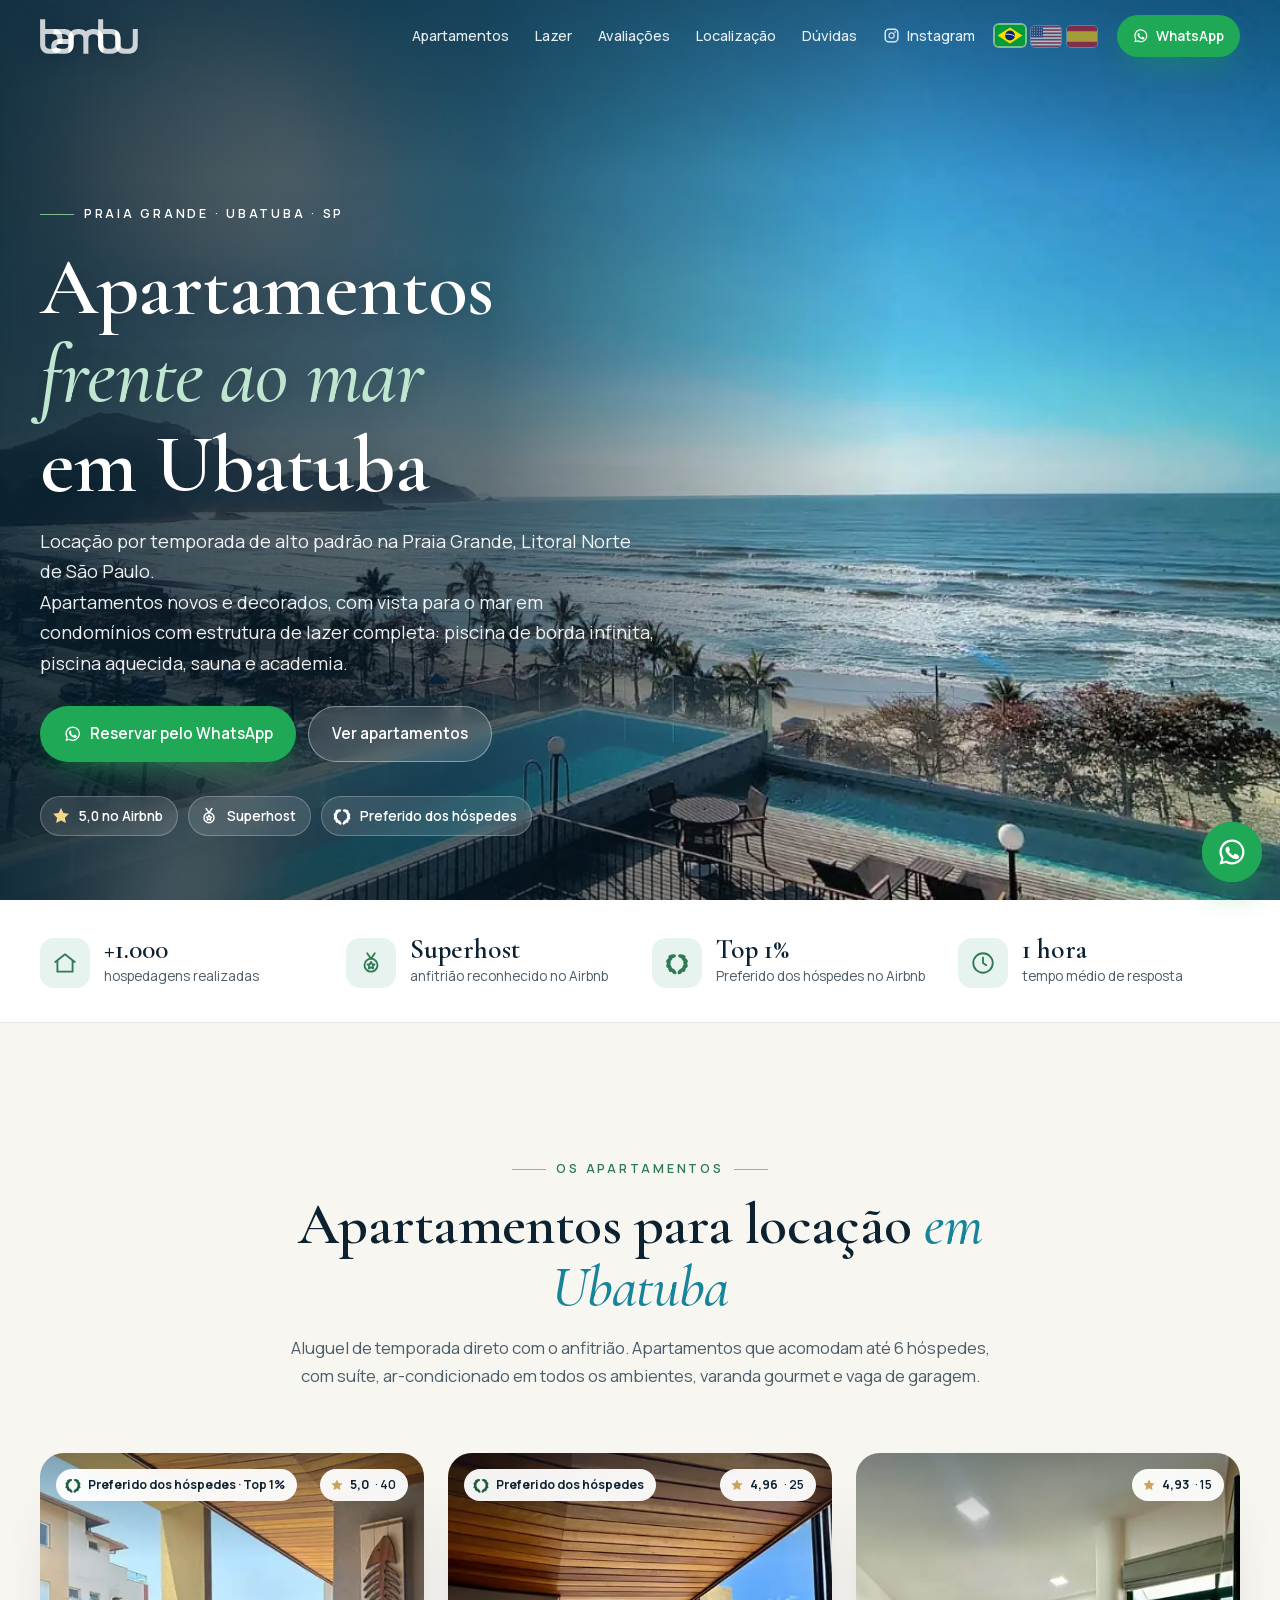
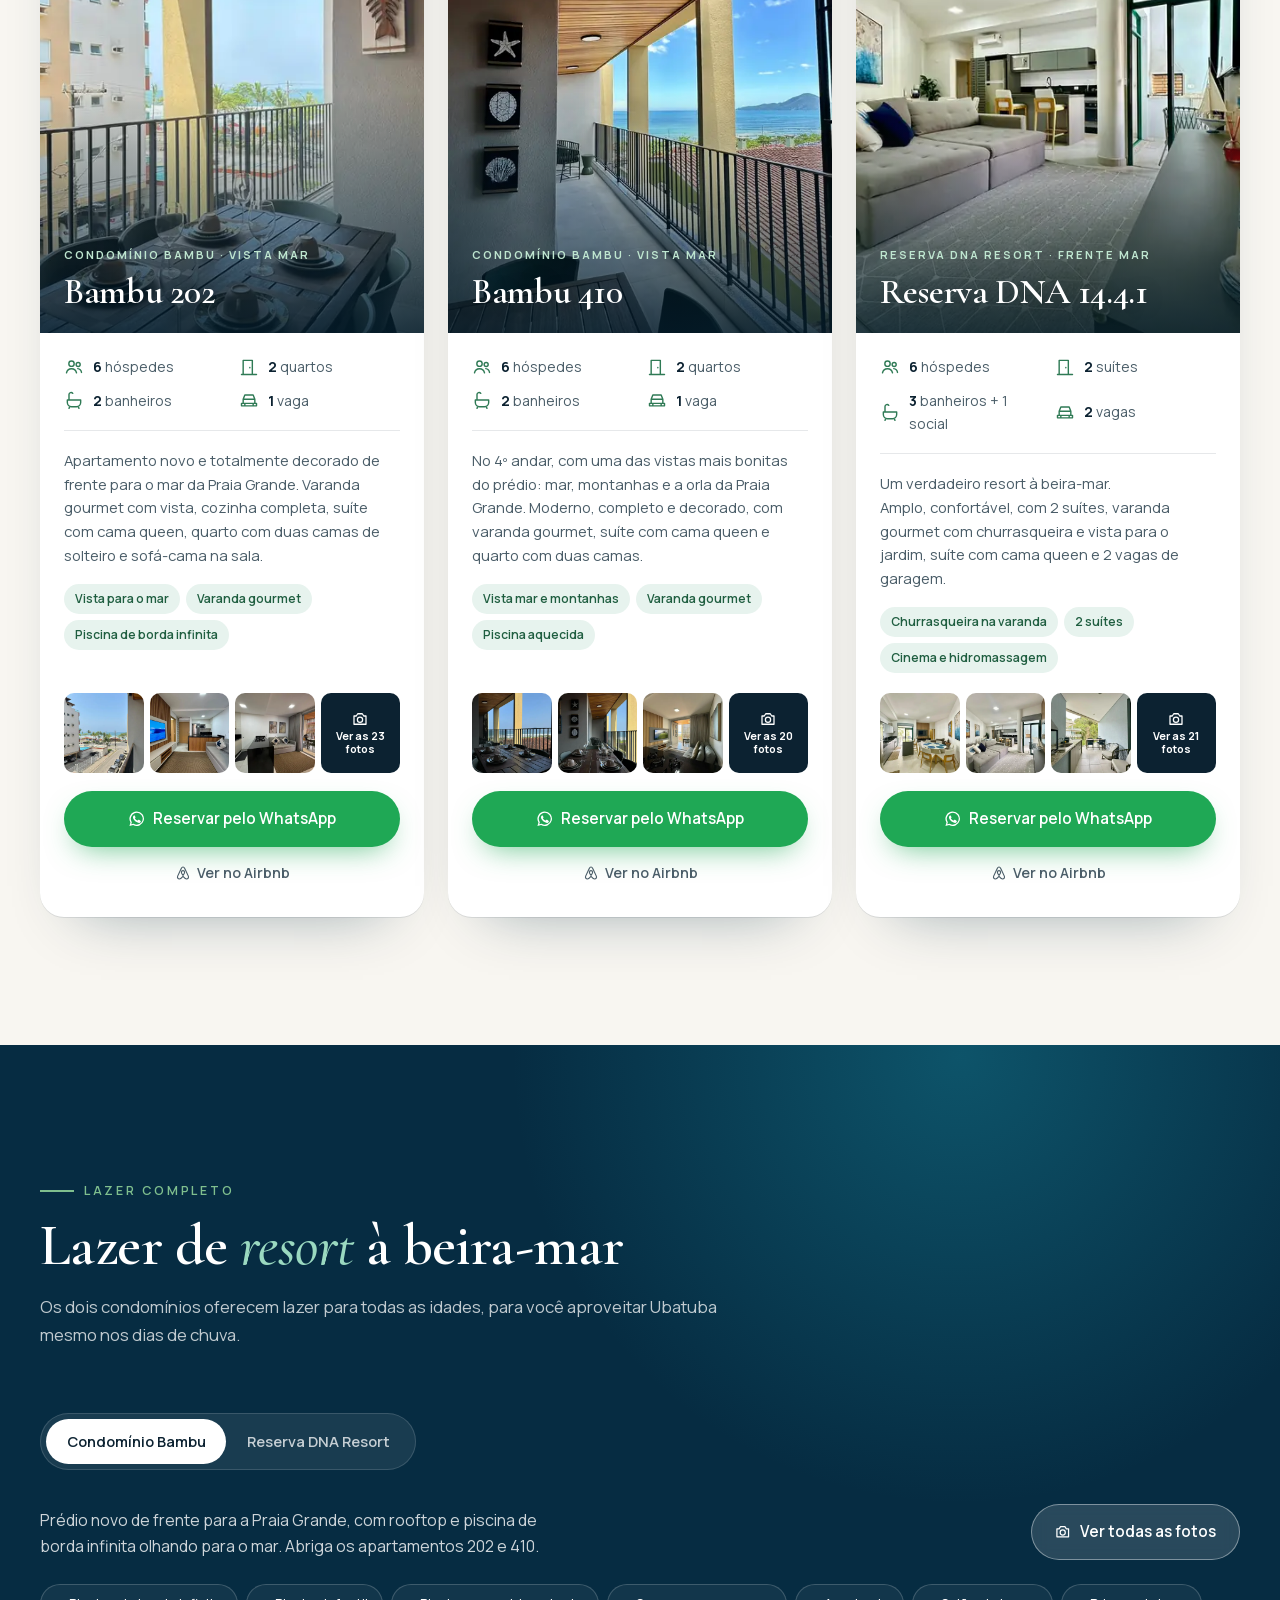
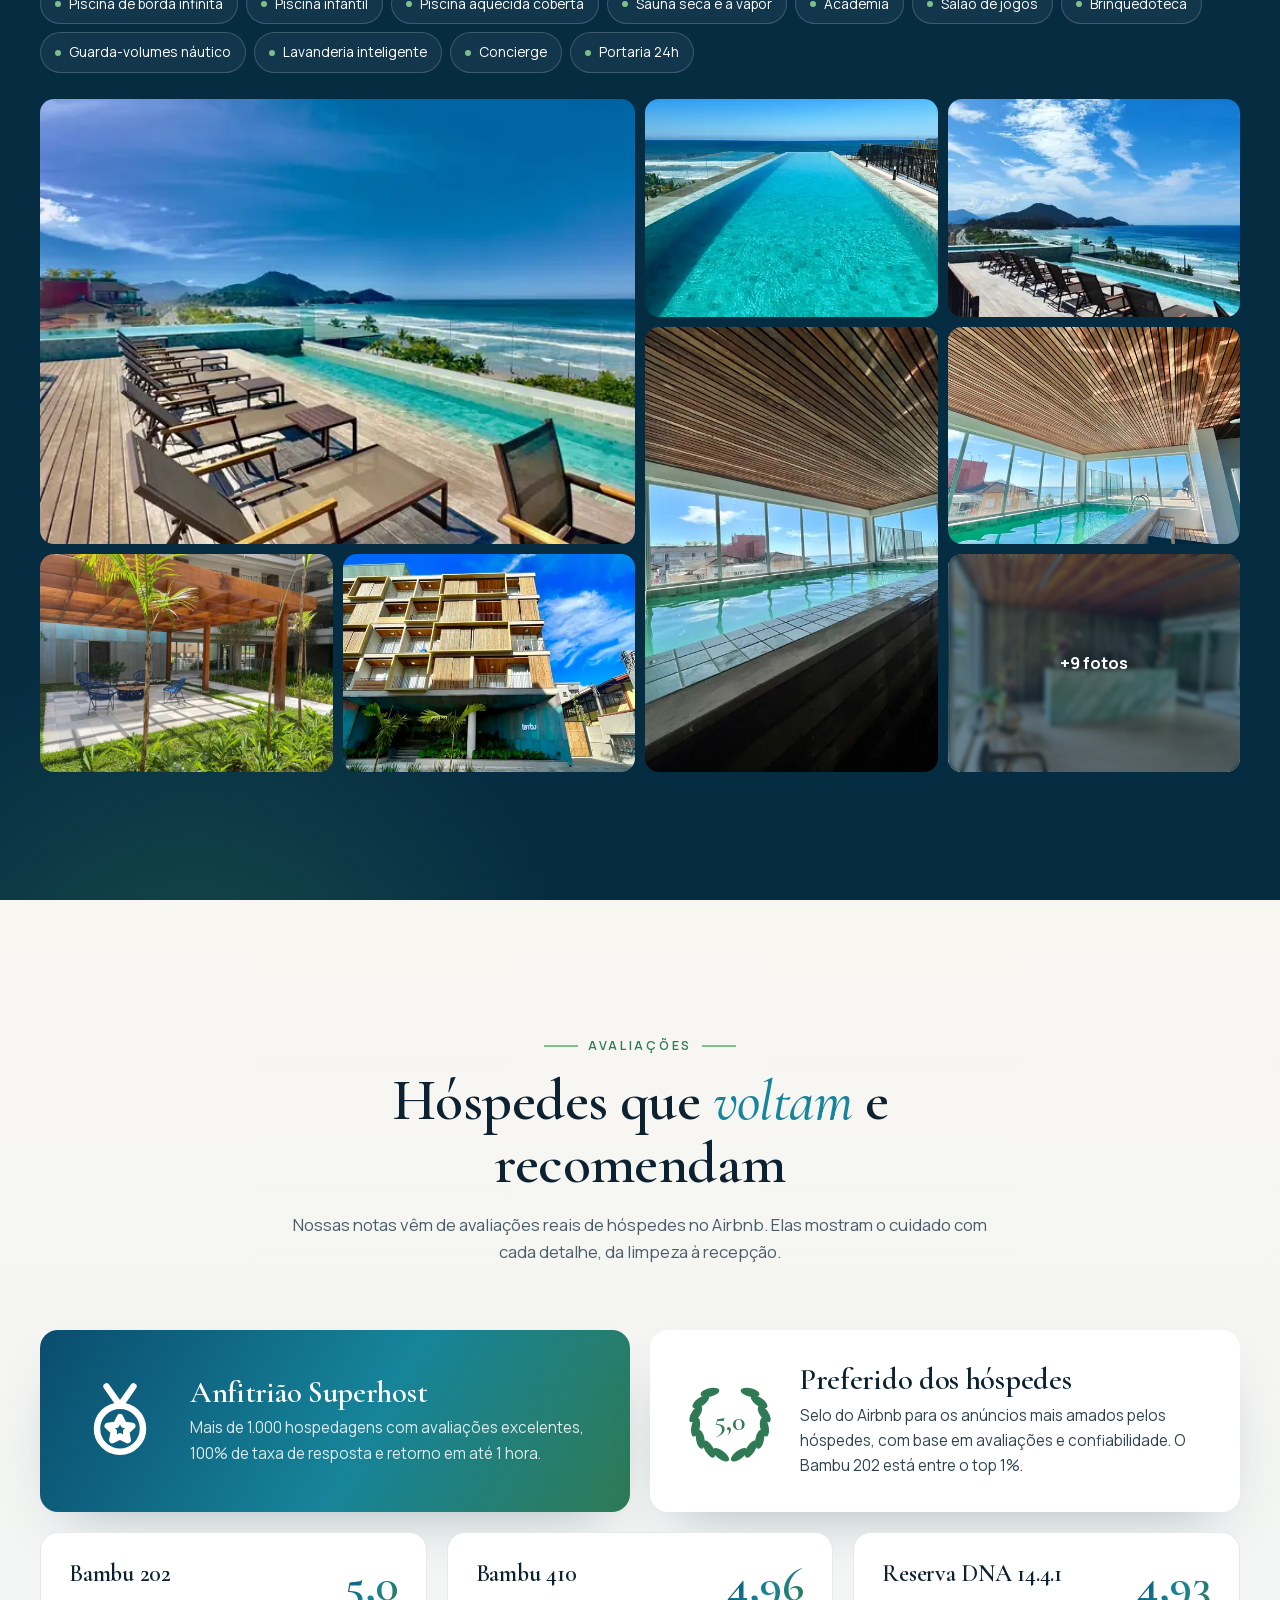
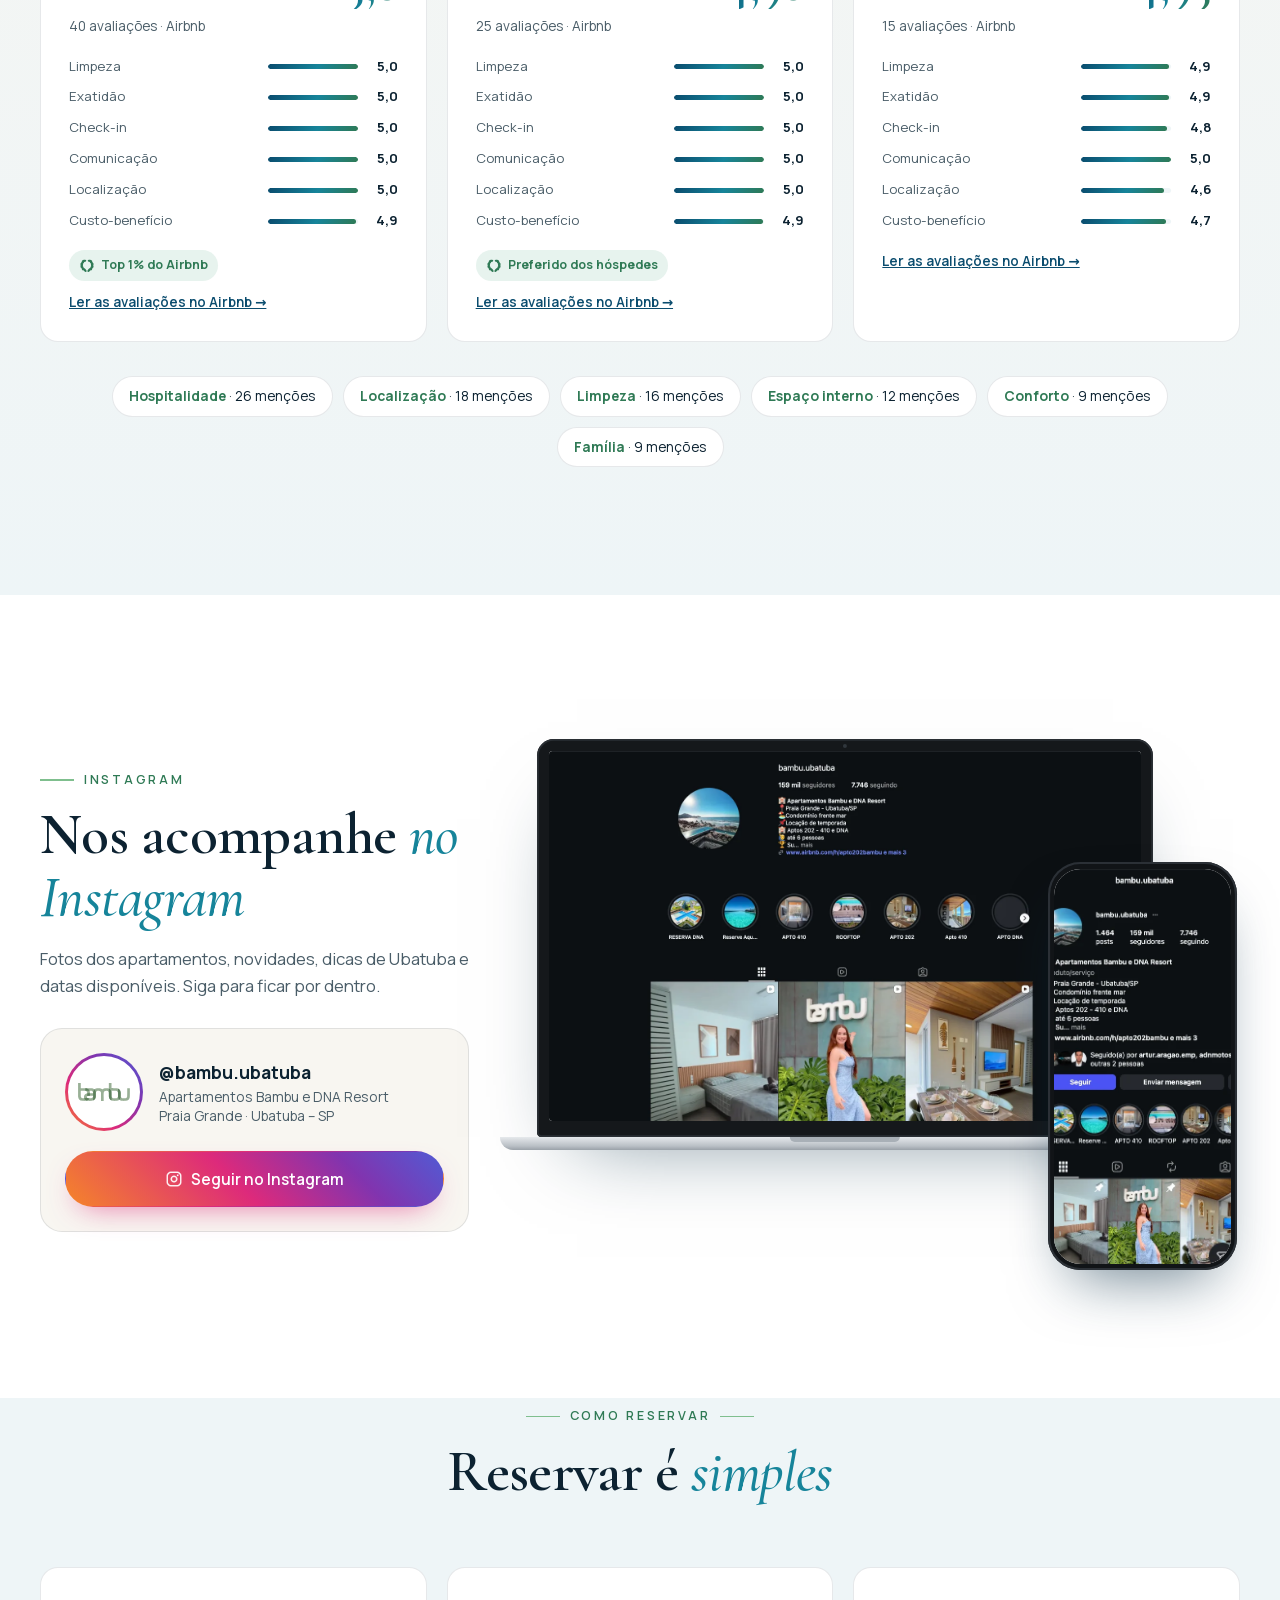
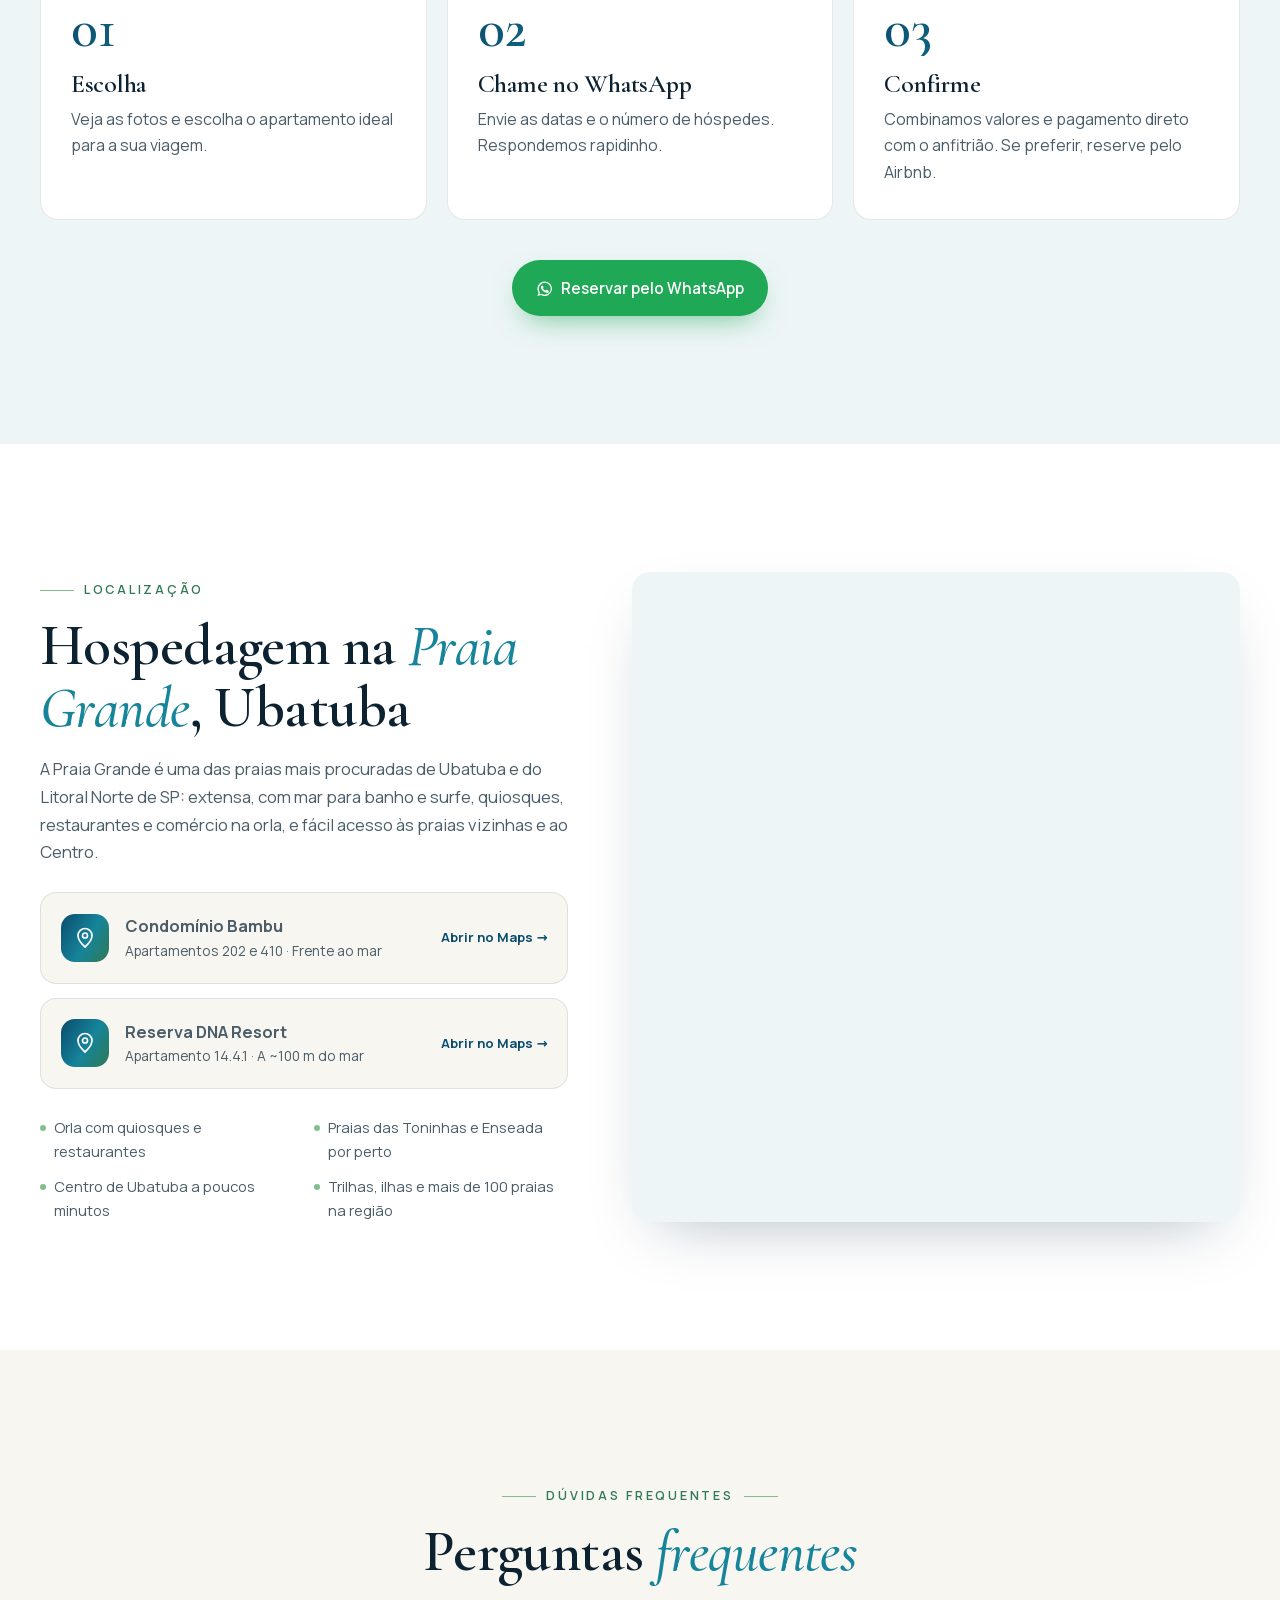
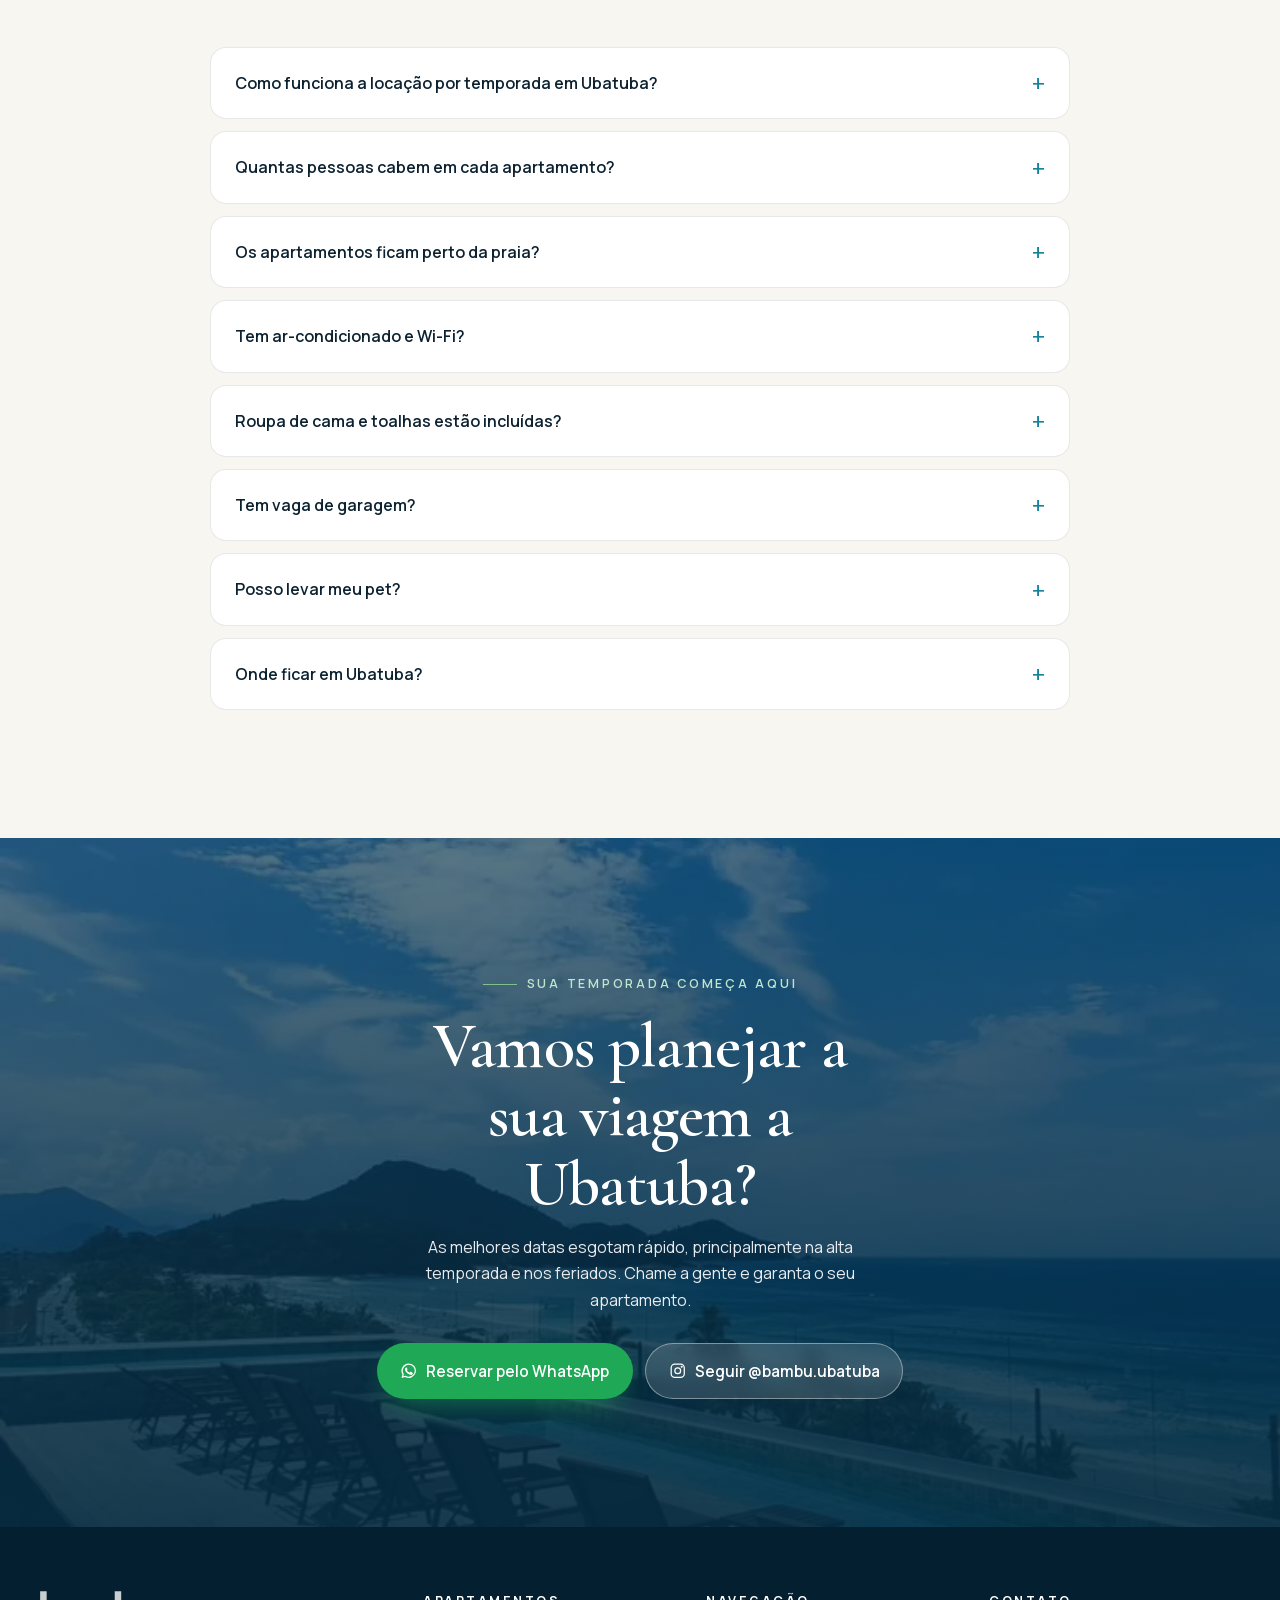
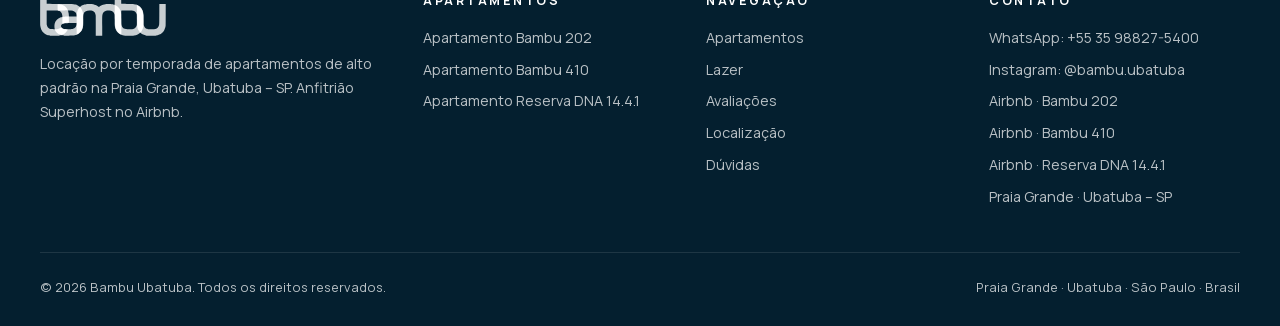
==== commit 01ad03eb: "Instagram: prints reais do perfil no notebook e iPhone, com animação de abertura - Telas montadas su" ====
--- a/site/index.html
+++ b/site/index.html
@@ -22,7 +22,7 @@
 <link rel="preload" href="fonts/manrope.woff2" as="font" type="font/woff2" crossorigin>
 <link rel="preload" as="image" href="img/hero/bambu-ubatuba-vista-mar-wide.webp" media="(min-aspect-ratio: 1/1)" fetchpriority="high">
 <link rel="preload" as="image" imagesrcset="img/hero/bambu-ubatuba-vista-mar-640.webp 640w, img/hero/bambu-ubatuba-vista-mar-960.webp 960w, img/hero/bambu-ubatuba-vista-mar-1200.webp 1200w" imagesizes="100vw" media="(max-aspect-ratio: 1/1)" fetchpriority="high">
-<style>@font-face{font-family:"Cormorant";src:url(fonts/cormorant.woff2) format("woff2");font-weight:500 600;font-style:normal;font-display:swap}@font-face{font-family:"Cormorant";src:url(fonts/cormorant-italic.woff2) format("woff2");font-weight:500;font-style:italic;font-display:swap}@font-face{font-family:"Manrope";src:url(fonts/manrope.woff2) format("woff2");font-weight:400 700;font-style:normal;font-display:swap}:root{--ink:#0c2231;--ink-soft:#4a5d68;--ocean-deep:#062c42;--ocean:#0a4c6e;--sea:#16849a;--bamboo:#2f7a55;--leaf:#7fbf8e;--mint:#e7f3ee;--mist:#eef5f7;--sand:#f8f6f1;--white:#fff;--line:rgba(12,34,49,.1);--gold:#c9a45c;--grad:linear-gradient(120deg,var(--ocean) 0%,var(--sea) 55%,var(--bamboo) 100%);--serif:"Cormorant","Cormorant Garamond",Georgia,"Times New Roman",serif;--sans:"Manrope",system-ui,-apple-system,"Segoe UI",Roboto,sans-serif;--r:18px;--shadow:0 24px 60px -28px rgba(6,44,66,.35);--wrap:1200px}*,*::before,*::after{box-sizing:border-box}html{scroll-behavior:smooth;-webkit-text-size-adjust:100%}body{margin:0;font-family:var(--sans);font-size:16px;line-height:1.65;color:var(--ink);background:var(--sand);-webkit-font-smoothing:antialiased;overflow-x:hidden}img{max-width:100%;height:auto;display:block}a{color:inherit}button{font:inherit;color:inherit;cursor:pointer}h1,h2,h3{font-family:var(--serif);font-weight:600;line-height:1.08;margin:0;letter-spacing:-.01em}p{margin:0 0 1em}.wrap{width:min(100% - 32px,var(--wrap));margin-inline:auto}.sr-only{position:absolute;width:1px;height:1px;overflow:hidden;clip:rect(0 0 0 0);white-space:nowrap}.skip{position:absolute;left:-999px;top:8px;background:#fff;padding:8px 14px;border-radius:8px;z-index:100}.skip:focus{left:8px}:focus-visible{outline:2px solid var(--sea);outline-offset:3px}section{scroll-margin-top:72px}.btn{display:inline-flex;align-items:center;justify-content:center;gap:.55em;padding:.95em 1.5em;border-radius:999px;font-weight:600;font-size:.95rem;text-decoration:none;border:1px solid transparent;transition:transform .2s,box-shadow .2s,background .2s,color .2s;white-space:nowrap}.btn svg{width:1.15em;height:1.15em;flex:none}.btn:hover{transform:translateY(-2px)}.btn-wa{background:#1fa855;color:#fff;box-shadow:0 12px 30px -12px rgba(31,168,85,.7)}.btn-wa:hover{background:#178f47}.btn-light{background:rgba(255,255,255,.14);color:#fff;border-color:rgba(255,255,255,.4);backdrop-filter:blur(8px)}.btn-light:hover{background:#fff;color:var(--ink)}.btn-line{background:transparent;color:var(--ink);border-color:var(--line)}.btn-line:hover{border-color:var(--ink)}.btn-dark{background:var(--ink);color:#fff}.hdr{position:fixed;inset:0 0 auto;z-index:50;color:#fff;transition:background .35s,box-shadow .35s,color .35s}.hdr.solid{background:rgba(255,255,255,.94);backdrop-filter:saturate(1.4) blur(14px);color:var(--ink);box-shadow:0 1px 0 var(--line)}.hdr-in{display:flex;align-items:center;gap:20px;height:72px}.logo{display:flex;align-items:center;gap:10px;text-decoration:none;margin-right:auto}.logo svg{width:34px;height:34px}.logo b{display:block;font-family:var(--serif);font-size:1.65rem;font-weight:600;line-height:1}.logo small{display:block;font-size:.62rem;letter-spacing:.34em;font-weight:600;opacity:.85;margin-top:3px}.nav{display:flex;gap:26px}.nav a{text-decoration:none;font-size:.9rem;font-weight:500;opacity:.9;position:relative}.nav a::after{content:"";position:absolute;left:0;right:0;bottom:-6px;height:1.5px;background:currentColor;transform:scaleX(0);transition:transform .25s;transform-origin:left}.nav a:hover::after{transform:scaleX(1)}.langs{display:flex;gap:6px;align-items:center}.langs a{display:block;width:30px;height:21px;border-radius:4px;overflow:hidden;opacity:.6;transition:opacity .2s,transform .2s;box-shadow:0 0 0 1px rgba(255,255,255,.4)}.hdr.solid .langs a{box-shadow:0 0 0 1px var(--line)}.langs a:hover,.langs a[aria-current]{opacity:1;transform:translateY(-1px)}.langs a[aria-current]{box-shadow:0 0 0 2px var(--leaf)}.langs svg{width:100%;height:100%;display:block}.hdr .btn-wa{padding:.65em 1.1em;font-size:.85rem}.burger{display:none;background:none;border:0;padding:8px;margin-right:-8px}.burger span{display:block;width:22px;height:2px;background:currentColor;margin:5px 0;border-radius:2px;transition:transform .3s,opacity .3s}.nav-open .burger span:nth-child(1){transform:translateY(7px) rotate(45deg)}.nav-open .burger span:nth-child(2){opacity:0}.nav-open .burger span:nth-child(3){transform:translateY(-7px) rotate(-45deg)}.logo img{display:block;height:35px;width:auto}.logo .logo-c{display:none}.hdr.solid .logo .logo-w{display:none}.hdr.solid .logo .logo-c{display:block}.ftr .logo img{height:45px}.nav-ig{display:inline-flex;align-items:center;gap:7px}.nav-ig img{width:17px;height:17px}.hdr-ig{display:none;width:40px;height:40px;place-items:center;border-radius:50%;transition:opacity .2s}.hdr-ig:hover{opacity:.8}.hdr-ig img{width:26px;height:26px}.hdr.solid .nav-ig img,.hdr.solid .hdr-ig img,.nav-open .nav-ig img{filter:brightness(0);opacity:.82}.hero{position:relative;min-height:100vh;min-height:100svh;display:flex;align-items:flex-end;color:#fff;overflow:hidden;background:var(--ocean-deep)}.hero picture,.hero picture img{position:absolute;inset:0;width:100%;height:100%;object-fit:cover}.hero picture img{object-position:50% 62%;animation:zoom 18s ease-out both}@keyframes zoom{from{transform:scale(1.08)}to{transform:scale(1)}}.hero::after{content:"";position:absolute;inset:0;background:linear-gradient(180deg,rgba(4,28,42,.5) 0%,rgba(4,28,42,.18) 14%,rgba(4,28,42,.5) 32%,rgba(4,28,42,.76) 55%,rgba(4,24,36,.94) 100%)}@media (max-aspect-ratio:1/1){.hero h1{text-shadow:0 2px 18px rgba(2,18,28,.55)}.hero h1 em{color:#e3f7ec}.hero p.lead{opacity:1;text-shadow:0 1px 12px rgba(2,18,28,.6)}.hero .eyebrow{text-shadow:0 1px 10px rgba(2,18,28,.6)}.hero .chip{background:rgba(4,28,42,.45)}}@media (min-aspect-ratio:1/1){.hero::after{background:linear-gradient(180deg,rgba(6,44,66,.45) 0%,rgba(6,44,66,0) 20%),linear-gradient(90deg,rgba(4,28,42,.86) 0%,rgba(4,28,42,.6) 38%,rgba(4,28,42,0) 70%)}.hero-in{padding-bottom:88px}}.hero-in{position:relative;z-index:1;padding:140px 0 64px}.eyebrow{display:inline-flex;align-items:center;gap:10px;font-size:.78rem;font-weight:600;letter-spacing:.22em;text-transform:uppercase}.eyebrow::before{content:"";width:34px;height:1.5px;background:var(--leaf)}.hero h1{font-size:clamp(2.6rem,6.4vw,5.4rem);max-width:13ch;margin:18px 0 18px;text-shadow:0 2px 30px rgba(0,0,0,.25)}.hero h1 em{font-style:italic;font-weight:500;color:#bfe6d0}.hero p.lead{font-size:clamp(1rem,1.5vw,1.15rem);max-width:56ch;opacity:.92}.hero-cta{display:flex;flex-wrap:wrap;gap:12px;margin:28px 0 34px}.chips{list-style:none;padding:0;margin:0;display:flex;flex-wrap:wrap;gap:10px}.chip{display:inline-flex;align-items:center;gap:8px;padding:8px 14px 8px 10px;border-radius:999px;background:rgba(255,255,255,.12);border:1px solid rgba(255,255,255,.25);backdrop-filter:blur(10px);font-size:.84rem;font-weight:600}.chip svg{width:20px;height:20px;flex:none}.trust{background:#fff;border-bottom:1px solid var(--line)}.trust ul{list-style:none;margin:0;padding:34px 0;display:grid;grid-template-columns:repeat(4,1fr);gap:24px}.trust li{display:flex;align-items:center;gap:14px}.trust .ic{width:50px;height:50px;border-radius:14px;display:grid;place-items:center;background:var(--mint);color:var(--bamboo);flex:none}.trust .ic svg{width:26px;height:26px}.trust strong{display:block;font-family:var(--serif);font-size:1.7rem;line-height:1}.trust span{font-size:.85rem;color:var(--ink-soft);line-height:1.35;display:block;margin-top:4px}.sec{padding:clamp(72px,10vw,128px) 0}.sec-head{max-width:720px;margin-bottom:clamp(40px,6vw,64px)}.sec-head.center{text-align:center;margin-inline:auto}.sec-head .eyebrow{color:var(--bamboo)}.sec-head h2{font-size:clamp(2.2rem,4.6vw,3.6rem);margin:14px 0 16px}.sec-head h2 em{font-style:italic;font-weight:500;color:var(--sea)}.sec-head p{color:var(--ink-soft);font-size:1.05rem}.center .eyebrow::after{content:"";width:34px;height:1.5px;background:var(--leaf)}.apts{display:grid;grid-template-columns:repeat(3,1fr);gap:24px;align-items:stretch}.apt{display:flex;flex-direction:column;background:#fff;border-radius:24px;overflow:hidden;box-shadow:0 1px 0 var(--line),0 30px 60px -40px rgba(6,44,66,.45);transition:transform .4s cubic-bezier(.2,.7,.2,1),box-shadow .4s}.apt:hover{transform:translateY(-6px);box-shadow:0 1px 0 var(--line),0 40px 70px -40px rgba(6,44,66,.55)}.apt-cover{position:relative;aspect-ratio:4/5;overflow:hidden;background:var(--mist)}.apt-img{position:absolute;inset:0;padding:0;border:0;background:none;display:block;width:100%}.apt-img img{width:100%;height:100%;object-fit:cover;transition:transform 1.1s cubic-bezier(.2,.7,.2,1)}.apt:hover .apt-img img{transform:scale(1.06)}.apt-cover::after{content:"";position:absolute;inset:0;background:linear-gradient(180deg,rgba(4,28,42,.35) 0%,rgba(4,28,42,0) 22%,rgba(4,28,42,0) 50%,rgba(4,28,42,.85) 100%);pointer-events:none}.apt-top{position:absolute;left:16px;right:16px;top:16px;z-index:1;display:flex;justify-content:space-between;align-items:center;gap:8px;pointer-events:none}.apt-fav,.apt-rate{white-space:nowrap;display:inline-flex;align-items:center;gap:6px;background:rgba(255,255,255,.95);color:var(--ink);padding:6px 12px 6px 8px;border-radius:999px;font-size:.76rem;font-weight:700;backdrop-filter:blur(6px)}.apt-rate{margin-left:auto;padding-left:10px;font-weight:600}.apt-rate svg{width:14px;height:14px;color:var(--gold)}.apt-cap{position:absolute;left:24px;right:24px;bottom:22px;z-index:1;color:#fff;pointer-events:none}.apt-cap .tag{color:#bfe6d0}.tag{font-size:.7rem;font-weight:700;letter-spacing:.18em;text-transform:uppercase;color:var(--sea)}.apt h3{font-size:clamp(2rem,2.8vw,2.5rem);margin-top:6px;text-shadow:0 2px 20px rgba(0,0,0,.3)}.apt-body{display:flex;flex-direction:column;flex:1;padding:22px 24px 24px}.specs{list-style:none;padding:0 0 18px;margin:0 0 18px;display:grid;grid-template-columns:1fr 1fr;gap:10px 14px;border-bottom:1px solid var(--line)}.specs li{display:flex;align-items:center;gap:9px;font-size:.88rem;color:var(--ink-soft)}.specs svg{width:20px;height:20px;color:var(--bamboo);flex:none}.specs b{color:var(--ink)}.apt-desc{color:var(--ink-soft);font-size:.93rem;line-height:1.6;margin-bottom:16px}.hl{list-style:none;padding:0;margin:0 0 20px;display:flex;flex-wrap:wrap;gap:6px}.hl li{font-size:.76rem;font-weight:600;padding:5px 11px;border-radius:999px;background:var(--mint);color:#1f5e40}.apt-thumbs{display:grid;grid-template-columns:repeat(4,1fr);gap:6px;margin:auto 0 18px}.apt-thumbs button{padding:0;border:0;border-radius:10px;overflow:hidden;aspect-ratio:1;background:var(--mist)}.apt-thumbs img{width:100%;height:100%;object-fit:cover;transition:opacity .2s}.apt-thumbs button:hover img{opacity:.8}.apt-all{display:flex!important;flex-direction:column;align-items:center;justify-content:center;gap:2px;background:var(--ink)!important;color:#fff;font-size:.68rem;font-weight:700;line-height:1.15;text-align:center;padding:4px!important}.apt-all svg{width:18px;height:18px}.apt-cta{display:flex;flex-direction:column;align-items:center;gap:6px}.apt-cta .btn{width:100%}.apt-link{display:inline-flex;align-items:center;gap:6px;font-size:.88rem;font-weight:600;color:var(--ink-soft);text-decoration:none;padding:.6em .2em}.apt-link svg{width:16px;height:16px}.apt-link:hover{color:var(--ink)}.leisure{background:var(--ocean-deep);color:#fff;position:relative;overflow:hidden}.leisure::before{content:"";position:absolute;inset:-30% -10% auto auto;width:70vw;height:70vw;background:radial-gradient(closest-side,rgba(22,132,154,.45),transparent);pointer-events:none}.leisure::after{content:"";position:absolute;inset:auto auto -35% -15%;width:60vw;height:60vw;background:radial-gradient(closest-side,rgba(47,122,85,.4),transparent);pointer-events:none}.leisure .wrap{position:relative;z-index:1}.leisure .sec-head .eyebrow{color:var(--leaf)}.leisure .sec-head p{color:rgba(255,255,255,.75)}.leisure .sec-head h2 em{color:#9ad9c0}.tabs{display:inline-flex;padding:5px;border-radius:999px;background:rgba(255,255,255,.08);border:1px solid rgba(255,255,255,.14);margin-bottom:34px;flex-wrap:wrap}.tabs button{background:none;border:0;padding:.7em 1.4em;border-radius:999px;font-weight:600;font-size:.92rem;color:rgba(255,255,255,.75)}.tabs button[aria-selected=true]{background:#fff;color:var(--ink)}.panel[hidden]{display:none}.panel-top{display:flex;justify-content:space-between;align-items:flex-end;gap:24px;flex-wrap:wrap;margin-bottom:24px}.panel-top p{max-width:60ch;color:rgba(255,255,255,.8);margin:0}.amen{list-style:none;padding:0;margin:0 0 26px;display:flex;flex-wrap:wrap;gap:8px}.amen li{display:flex;align-items:center;gap:8px;font-size:.86rem;padding:8px 14px;border-radius:999px;border:1px solid rgba(255,255,255,.18);background:rgba(255,255,255,.05)}.amen li::before{content:"";width:6px;height:6px;border-radius:50%;background:var(--leaf)}.bento{display:grid;grid-template-columns:repeat(4,1fr);grid-auto-rows:clamp(140px,17vw,230px);gap:10px}.bento button{padding:0;border:0;border-radius:14px;overflow:hidden;background:rgba(255,255,255,.06);position:relative}.bento button:nth-child(1){grid-column:span 2;grid-row:span 2}.bento button:nth-child(4){grid-row:span 2}.bento img{width:100%;height:100%;object-fit:cover;transition:transform .8s cubic-bezier(.2,.7,.2,1)}.bento button:hover img{transform:scale(1.06)}.bento .count{position:absolute;inset:0;display:grid;place-items:center;background:rgba(6,44,66,.6);font-weight:700;font-size:1.05rem;backdrop-filter:blur(2px)}.reviews{background:linear-gradient(180deg,var(--sand),var(--mist))}.rev-top{display:grid;grid-template-columns:1fr 1fr;gap:20px;margin-bottom:20px}.award{border-radius:var(--r);padding:34px;display:flex;gap:24px;align-items:center;background:#fff;box-shadow:var(--shadow)}.award.dark{background:var(--grad);color:#fff}.award svg.big{width:92px;height:92px;flex:none}.award h3{font-size:1.9rem;margin-bottom:6px}.award p{margin:0;font-size:.95rem;opacity:.85}.scores{display:grid;grid-template-columns:repeat(3,1fr);gap:20px}.score{background:#fff;border-radius:var(--r);padding:28px;border:1px solid var(--line)}.score header{display:flex;justify-content:space-between;align-items:flex-start;gap:12px;margin-bottom:6px}.score h3{font-size:1.5rem}.score .big{font-family:var(--serif);font-size:3rem;line-height:1;font-weight:600;background:var(--grad);-webkit-background-clip:text;background-clip:text;color:transparent}.score .sub{font-size:.85rem;color:var(--ink-soft);margin-bottom:18px}.bars{list-style:none;padding:0;margin:0 0 18px;display:grid;gap:9px}.bars li{display:grid;grid-template-columns:1fr 90px 30px;gap:10px;align-items:center;font-size:.83rem;color:var(--ink-soft)}.bars i{display:block;height:5px;border-radius:5px;background:var(--mist);overflow:hidden}.bars i::before{content:"";display:block;height:100%;width:var(--v);background:var(--grad);border-radius:5px}.bars b{color:var(--ink);text-align:right}.score .fav{display:inline-flex;align-items:center;gap:6px;font-size:.78rem;font-weight:700;color:var(--bamboo);background:var(--mint);padding:5px 10px;border-radius:999px}.score .fav svg{width:16px;height:16px}.score a{font-size:.85rem;font-weight:600;color:var(--ocean)}.quotes{display:grid;grid-template-columns:repeat(3,1fr);gap:20px;margin-top:20px}.quote{background:#fff;border-radius:var(--r);padding:30px;border:1px solid var(--line);display:flex;flex-direction:column}.quote .stars{display:flex;gap:2px;color:var(--gold);margin-bottom:14px}.quote .stars svg{width:16px;height:16px}.quote blockquote{margin:0 0 18px;font-family:var(--serif);font-size:1.3rem;line-height:1.35;font-style:italic;flex:1}.quote figcaption{font-size:.85rem;color:var(--ink-soft)}.quote figcaption b{color:var(--ink);display:block}.topics{display:flex;flex-wrap:wrap;gap:10px;justify-content:center;margin-top:34px}.topics span{background:#fff;border:1px solid var(--line);padding:8px 16px;border-radius:999px;font-size:.86rem}.topics b{color:var(--bamboo)}.ig{background:#fff}.ig-grid{display:grid;grid-template-columns:minmax(0,.85fr) minmax(0,1.4fr);gap:clamp(28px,5vw,72px);align-items:center}.ig-card{background:var(--sand);border:1px solid var(--line);border-radius:22px;padding:24px;display:flex;flex-direction:column;gap:20px}.ig-prof{display:flex;align-items:center;gap:16px;min-width:0}.ig-av{width:78px;height:78px;border-radius:50%;padding:3px;background:linear-gradient(45deg,#f58529,#dd2a7b,#8134af,#515bd4);flex:none}.ig-av>span{display:grid;place-items:center;width:100%;height:100%;border-radius:50%;background:#fff;border:3px solid #fff}.ig-av img{width:78%;height:auto}.ig-prof b{display:block;font-size:1.08rem}.ig-prof small{display:block;color:var(--ink-soft);font-size:.86rem;line-height:1.4}.btn-ig{background:linear-gradient(45deg,#f58529,#dd2a7b 45%,#8134af 75%,#515bd4);color:#fff;box-shadow:0 12px 30px -14px rgba(221,42,123,.7)}.btn-ig img{width:18px;height:18px}.ig-feed{display:grid;grid-template-columns:repeat(3,1fr);gap:8px}.ig-tile{position:relative;display:block;aspect-ratio:1;border-radius:14px;overflow:hidden;background:var(--mist)}.ig-tile .ph{width:100%;height:100%;object-fit:cover;transition:transform .8s cubic-bezier(.2,.7,.2,1)}.ig-ov{position:absolute;inset:0;display:grid;place-items:center;background:rgba(6,44,66,.45);opacity:0;transition:opacity .3s}.ig-ov img{width:34px;height:34px}.ig-tile:hover .ig-ov,.ig-tile:focus-visible .ig-ov{opacity:1}.ig-tile:hover .ph{transform:scale(1.06)}.steps{list-style:none;padding:0;margin:0;display:grid;grid-template-columns:repeat(3,1fr);gap:20px;counter-reset:s}.steps li{background:#fff;border-radius:var(--r);padding:34px 30px;border:1px solid var(--line);position:relative;counter-increment:s}.steps li::before{content:"0" counter(s);font-family:var(--serif);font-size:3.4rem;line-height:1;font-weight:600;background:var(--grad);-webkit-background-clip:text;background-clip:text;color:transparent;display:block;margin-bottom:14px}.steps h3{font-size:1.6rem;margin-bottom:8px}.steps p{color:var(--ink-soft);margin:0}.book-cta{display:flex;justify-content:center;gap:12px;flex-wrap:wrap;margin-top:40px}.loc{background:#fff}.loc-grid{display:grid;grid-template-columns:1fr 1.15fr;gap:clamp(28px,5vw,64px);align-items:stretch}.places{display:grid;gap:14px;margin:26px 0}.place{display:flex;gap:16px;align-items:center;padding:20px;border:1px solid var(--line);border-radius:16px;text-decoration:none;transition:border-color .2s,box-shadow .2s,transform .2s;background:var(--sand)}.place:hover{border-color:var(--sea);box-shadow:var(--shadow);transform:translateY(-2px)}.place .pin{width:48px;height:48px;border-radius:14px;background:var(--grad);color:#fff;display:grid;place-items:center;flex:none}.place .pin svg{width:24px;height:24px}.place b{display:block;font-size:1.02rem}.place span{display:block;font-size:.86rem;color:var(--ink-soft)}.place .go{margin-left:auto;font-size:.82rem;font-weight:700;color:var(--ocean);white-space:nowrap}.near{list-style:none;padding:0;margin:0;display:grid;grid-template-columns:1fr 1fr;gap:10px 20px;font-size:.92rem;color:var(--ink-soft)}.near li{display:flex;gap:8px;align-items:baseline}.near li::before{content:"";width:6px;height:6px;border-radius:50%;background:var(--leaf);flex:none;transform:translateY(-2px)}.map{border-radius:var(--r);overflow:hidden;min-height:420px;background:var(--mist);position:relative;box-shadow:var(--shadow)}.map iframe{position:absolute;inset:0;width:100%;height:100%;border:0}.faq-list{max-width:860px;margin:0 auto;display:grid;gap:12px}.faq-list details{background:#fff;border:1px solid var(--line);border-radius:16px;padding:0 24px;transition:box-shadow .2s}.faq-list details[open]{box-shadow:var(--shadow)}.faq-list summary{list-style:none;cursor:pointer;padding:22px 0;font-weight:600;display:flex;justify-content:space-between;gap:20px;align-items:center}.faq-list summary::-webkit-details-marker{display:none}.faq-list summary::after{content:"+";font-size:1.5rem;font-weight:400;color:var(--sea);transition:transform .25s;line-height:1}.faq-list details[open] summary::after{transform:rotate(45deg)}.faq-list details p{color:var(--ink-soft);padding-bottom:22px;margin:0}.final{position:relative;color:#fff;text-align:center;overflow:hidden;background:var(--ocean-deep)}.final img{position:absolute;inset:0;width:100%;height:100%;object-fit:cover;opacity:.55}.final::after{content:"";position:absolute;inset:0;background:linear-gradient(180deg,rgba(6,44,66,.35),rgba(6,44,66,.85))}.final .wrap{position:relative;z-index:1}.final h2{font-size:clamp(2.4rem,5vw,4rem);max-width:16ch;margin:16px auto}.final p{max-width:56ch;margin:0 auto 30px;opacity:.9}.final .eyebrow{color:#bfe6d0}.final .hero-cta{justify-content:center;margin:0}.ftr{background:#041f2f;color:rgba(255,255,255,.72);padding:64px 0 28px;font-size:.9rem}.ftr-grid{display:grid;grid-template-columns:1.4fr 1fr 1fr 1fr;gap:32px;margin-bottom:44px}.ftr .logo{color:#fff;margin-bottom:16px}.ftr h4{color:#fff;font-size:.78rem;letter-spacing:.2em;text-transform:uppercase;margin:0 0 14px}.ftr ul{list-style:none;padding:0;margin:0;display:grid;gap:8px}.ftr a{text-decoration:none}.ftr a:hover{color:#fff}.ftr-bot{border-top:1px solid rgba(255,255,255,.1);padding-top:24px;display:flex;justify-content:space-between;gap:16px;flex-wrap:wrap;font-size:.8rem}.fab{position:fixed;right:18px;bottom:18px;z-index:40;width:60px;height:60px;border-radius:50%;background:#1fa855;color:#fff;display:grid;place-items:center;box-shadow:0 14px 34px -10px rgba(31,168,85,.8);transition:transform .2s}.fab:hover{transform:scale(1.07)}.fab svg{width:30px;height:30px}.fab::before{content:"";position:absolute;inset:0;border-radius:50%;border:2px solid #1fa855;animation:ping 2.4s infinite}@keyframes ping{0%{transform:scale(1);opacity:.7}80%,100%{transform:scale(1.5);opacity:0}}.lb{position:fixed;inset:0;z-index:90;background:rgba(3,18,28,.96);display:none;flex-direction:column;color:#fff}.lb.open{display:flex}.lb-top{display:flex;justify-content:space-between;align-items:center;padding:14px 18px;font-size:.9rem}.lb-top b{font-family:var(--serif);font-size:1.3rem;font-weight:600}.lb-stage{flex:1;position:relative;display:flex;align-items:center;justify-content:center;min-height:0;padding:0 64px;touch-action:pan-y}.lb-stage img{max-width:100%;max-height:100%;object-fit:contain;border-radius:8px;user-select:none;-webkit-user-drag:none}.lb button{background:rgba(255,255,255,.1);border:0;color:#fff;width:46px;height:46px;border-radius:50%;display:grid;place-items:center;transition:background .2s}.lb button:hover{background:rgba(255,255,255,.22)}.lb button svg{width:22px;height:22px}.lb-prev,.lb-next{position:absolute;top:50%;transform:translateY(-50%)}.lb-prev{left:10px}.lb-next{right:10px}.lb-cap{text-align:center;padding:12px 18px 20px;font-size:.9rem;opacity:.85}.js .rv{opacity:0;transform:translateY(26px);transition:opacity .9s ease,transform .9s cubic-bezier(.2,.7,.2,1)}.js .rv.in{opacity:1;transform:none}@media (prefers-reduced-motion:reduce){*{animation:none!important;transition:none!important}html{scroll-behavior:auto}.js .rv{opacity:1;transform:none}}@media (max-width:1080px){.nav{display:none}.burger{display:block}.hdr-ig{display:grid}.nav-open .nav{display:flex;position:fixed;top:72px;left:0;right:0;flex-direction:column;gap:0;background:#fff;color:var(--ink);padding:8px 16px 20px;box-shadow:0 20px 40px -20px rgba(0,0,0,.3)}.nav-open .nav a{padding:14px 4px;border-bottom:1px solid var(--line);font-size:1rem}.nav-open .hdr{background:#fff;color:var(--ink)}.trust ul{grid-template-columns:repeat(2,1fr)}.scores,.quotes{grid-template-columns:1fr 1fr}.apts{display:flex;overflow-x:auto;scroll-snap-type:x mandatory;gap:16px;margin-inline:-16px;padding:6px 16px 34px;scroll-padding-inline:16px;scrollbar-width:none;-webkit-overflow-scrolling:touch}.apts::-webkit-scrollbar{display:none}.apt{flex:0 0 min(84vw,380px);scroll-snap-align:start}.apt:hover{transform:none}.ftr-grid{grid-template-columns:1fr 1fr}}@media (max-width:860px){.loc-grid,.rev-top{grid-template-columns:1fr}.steps{grid-template-columns:1fr}.ig-grid{grid-template-columns:1fr}.ig-feed{gap:6px}.ig-tile{border-radius:10px}.bento{grid-template-columns:repeat(2,1fr);grid-auto-rows:150px}.bento button:nth-child(4){grid-row:span 1}.map{min-height:340px}}@media (max-width:640px){.hdr .btn-wa{display:none}.hdr-in{gap:12px}.langs a{width:26px;height:18px}.logo b{font-size:1.4rem}.logo small{letter-spacing:.26em}.hero-in{padding-bottom:40px}.hero-cta .btn{flex:1 1 100%}.trust ul{grid-template-columns:1fr 1fr;gap:20px 12px;padding:26px 0}.trust .ic{width:42px;height:42px}.trust strong{font-size:1.4rem}.specs{grid-template-columns:repeat(2,1fr)}.scores,.quotes{grid-template-columns:1fr}.award{padding:26px;flex-direction:column;align-items:flex-start;gap:16px}.near{grid-template-columns:1fr}.place .go{display:none}.ftr-grid{grid-template-columns:1fr}.lb-stage{padding:0 8px}.lb-prev,.lb-next{top:auto;bottom:-58px;transform:none}.lb-cap{padding-bottom:70px}.apt-rate .n{display:none}.apt-fav,.apt-rate{font-size:.72rem}.fab{width:56px;height:56px;right:14px;bottom:14px}}@media (max-width:380px){.langs{gap:4px}.langs a{width:22px;height:16px}.logo svg{width:28px;height:28px}}html.lenis,html.lenis body{height:auto}.lenis.lenis-smooth{scroll-behavior:auto!important}.lenis.lenis-smooth [data-lenis-prevent]{overscroll-behavior:contain}.lenis.lenis-stopped{overflow:hidden}.hdr:not(.solid) .logo-w{filter:drop-shadow(0 1px 10px rgba(2,18,28,.35))}.ig-mock{position:relative;display:block;width:100%;max-width:700px;margin-inline:auto;aspect-ratio:1.28;container-type:inline-size;text-decoration:none;color:#111;transition:transform .6s cubic-bezier(.2,.7,.2,1)}.ig-mock:hover{transform:translateY(-6px)}.lp{position:absolute;left:0;top:3%;width:88%}.lp-screen{position:relative;display:block;background:#15181b;border-radius:2.4cqw 2.4cqw .6cqw .6cqw;padding:1.7cqw 1.7cqw 2.2cqw;box-shadow:0 0 0 .25cqw #2a2f34 inset,0 40px 80px -40px rgba(6,44,66,.55)}.lp-cam{position:absolute;top:.6cqw;left:50%;width:.6cqw;height:.6cqw;border-radius:50%;background:#30363c;transform:translateX(-50%)}.lp-display{display:block;aspect-ratio:16/10;background:#fff;border-radius:.5cqw;overflow:hidden;font-size:1.12cqw;line-height:1.35;font-family:-apple-system,"Segoe UI",Roboto,Helvetica,Arial,sans-serif}.lp-base{position:relative;display:block;height:1.9cqw;width:112%;margin-left:-6%;background:linear-gradient(180deg,#e6e9ec,#b9bfc5 70%,#9aa1a8);border-radius:0 0 2.4cqw 2.4cqw;box-shadow:0 30px 40px -30px rgba(6,44,66,.6)}.lp-base::after{content:"";position:absolute;top:0;left:50%;width:16%;height:38%;transform:translateX(-50%);background:#a9b0b7;border-radius:0 0 1cqw 1cqw}.ph{position:absolute;right:0;bottom:0;width:27%;aspect-ratio:9/19.4;background:#111417;border-radius:4.6cqw;padding:.9cqw;box-shadow:0 0 0 .3cqw #2b3036 inset,0 30px 60px -24px rgba(6,44,66,.6)}.ph-display{position:relative;display:block;height:100%;background:#fff;border-radius:3.8cqw;overflow:hidden;font-size:.86cqw;line-height:1.35;font-family:-apple-system,"Segoe UI",Roboto,Helvetica,Arial,sans-serif}.ph-display::before{content:"";position:absolute;top:1.1em;left:50%;width:34%;height:2.6em;transform:translateX(-50%);background:#000;border-radius:2em;z-index:2}.m-print{width:100%;height:100%;object-fit:cover;object-position:top}.m-av{display:block;flex:none;border-radius:50%;padding:.22em;background:linear-gradient(45deg,#f58529,#dd2a7b,#8134af,#515bd4)}.m-av>span{display:grid;place-items:center;width:100%;height:100%;border-radius:50%;background:#fff;border:.25em solid #fff}.m-av img{width:78%;height:auto}.m-btn{display:inline-block;background:#0095f6;color:#fff;font-weight:600;border-radius:.55em;padding:.38em 1.1em;text-align:center}.m-btn.g{background:#efefef;color:#111}.m-bio{line-height:1.45}.m-link{color:#00376b;font-weight:600}.m-hls{display:flex}.m-hl{display:flex;flex-direction:column;align-items:center;gap:.4em;font-size:.82em;font-weight:600}.m-hlc{display:block;border-radius:50%;padding:.18em;border:.1em solid #dbdbdb}.m-hlc img{width:100%;aspect-ratio:1;height:auto;border-radius:50%;object-fit:cover}.m-tabs{display:flex;justify-content:center;border-top:1px solid #dbdbdb;color:#8e8e8e;font-weight:600;letter-spacing:.08em}.m-tabs .on{color:#111;box-shadow:0 -1px 0 #111}.m-grid{display:grid;grid-template-columns:repeat(3,1fr);gap:.25em}.m-grid img{width:100%;aspect-ratio:1;height:auto;object-fit:cover}.lp-ig{display:flex;height:100%}.lp-side{display:flex;flex-direction:column;align-items:center;gap:1.7em;width:4.6em;padding-top:1.8em;border-right:1px solid #efefef;flex:none}.lp-side i{display:block;width:1.6em;height:1.6em;border:.16em solid #262626;border-radius:.45em}.lp-side i.lg{border-radius:.5em;border-color:transparent;background:linear-gradient(45deg,#f58529,#dd2a7b,#8134af,#515bd4)}.lp-main{flex:1;min-width:0;padding:2.2em 5% 0}.m-head{display:flex;align-items:center;gap:3.4em;padding-left:4%;margin-bottom:1.8em}.m-head .m-av{width:8.6em;height:8.6em}.m-row{display:flex;align-items:center;gap:.8em;margin-bottom:.9em;font-size:1.22em}.m-row .m-btn{font-size:.72em}.m-stats{margin-bottom:.8em;font-size:1.05em}.lp-ig .m-bio{font-size:.95em}.lp-ig .m-hls{gap:2.6em;padding-left:3%;margin-bottom:1.5em}.lp-ig .m-hlc{width:5.4em}.lp-ig .m-tabs{gap:4.5em;font-size:.68em;padding:1.1em 0}.ph-ig{padding-top:3.6em}.ph-status{position:absolute;top:1.2em;left:0;right:0;display:flex;justify-content:space-between;padding:0 2.6em;font-weight:700;font-size:1.05em}.ph-ico{display:flex;gap:.3em;align-items:center}.ph-ico i{display:block;width:1em;height:.7em;background:#111;border-radius:.15em}.ph-top{padding:.6em 1.3em;font-weight:700;font-size:1.45em}.ph-top small{color:#0095f6;font-size:.7em}.ph-prof{display:flex;align-items:center;gap:2.4em;padding:.4em 1.3em .8em}.ph-prof .m-av{width:7em;height:7em}.ph-stat b{display:block;font-size:1.35em}.ph-bio{padding:0 1.3em;font-size:.95em}.ph-btns{display:grid;grid-template-columns:1fr 1fr;gap:.5em;padding:.9em 1.3em}.ph-btns .m-btn{padding:.6em 0}.ph-hls{gap:1.2em;padding:.2em 1.3em 1em}.ph-hls .m-hlc{width:5em}.ph-tabs{justify-content:space-around;font-size:1.3em;padding:.3em 0;letter-spacing:0}@media (max-width:860px){.ig-mock{max-width:560px}}</style>
+<style>@font-face{font-family:"Cormorant";src:url(fonts/cormorant.woff2) format("woff2");font-weight:500 600;font-style:normal;font-display:swap}@font-face{font-family:"Cormorant";src:url(fonts/cormorant-italic.woff2) format("woff2");font-weight:500;font-style:italic;font-display:swap}@font-face{font-family:"Manrope";src:url(fonts/manrope.woff2) format("woff2");font-weight:400 700;font-style:normal;font-display:swap}:root{--ink:#0c2231;--ink-soft:#4a5d68;--ocean-deep:#062c42;--ocean:#0a4c6e;--sea:#16849a;--bamboo:#2f7a55;--leaf:#7fbf8e;--mint:#e7f3ee;--mist:#eef5f7;--sand:#f8f6f1;--white:#fff;--line:rgba(12,34,49,.1);--gold:#c9a45c;--grad:linear-gradient(120deg,var(--ocean) 0%,var(--sea) 55%,var(--bamboo) 100%);--serif:"Cormorant","Cormorant Garamond",Georgia,"Times New Roman",serif;--sans:"Manrope",system-ui,-apple-system,"Segoe UI",Roboto,sans-serif;--r:18px;--shadow:0 24px 60px -28px rgba(6,44,66,.35);--wrap:1200px}*,*::before,*::after{box-sizing:border-box}html{scroll-behavior:smooth;-webkit-text-size-adjust:100%}body{margin:0;font-family:var(--sans);font-size:16px;line-height:1.65;color:var(--ink);background:var(--sand);-webkit-font-smoothing:antialiased;overflow-x:hidden}img{max-width:100%;height:auto;display:block}a{color:inherit}button{font:inherit;color:inherit;cursor:pointer}h1,h2,h3{font-family:var(--serif);font-weight:600;line-height:1.08;margin:0;letter-spacing:-.01em}p{margin:0 0 1em}.wrap{width:min(100% - 32px,var(--wrap));margin-inline:auto}.sr-only{position:absolute;width:1px;height:1px;overflow:hidden;clip:rect(0 0 0 0);white-space:nowrap}.skip{position:absolute;left:-999px;top:8px;background:#fff;padding:8px 14px;border-radius:8px;z-index:100}.skip:focus{left:8px}:focus-visible{outline:2px solid var(--sea);outline-offset:3px}section{scroll-margin-top:72px}.btn{display:inline-flex;align-items:center;justify-content:center;gap:.55em;padding:.95em 1.5em;border-radius:999px;font-weight:600;font-size:.95rem;text-decoration:none;border:1px solid transparent;transition:transform .2s,box-shadow .2s,background .2s,color .2s;white-space:nowrap}.btn svg{width:1.15em;height:1.15em;flex:none}.btn:hover{transform:translateY(-2px)}.btn-wa{background:#1fa855;color:#fff;box-shadow:0 12px 30px -12px rgba(31,168,85,.7)}.btn-wa:hover{background:#178f47}.btn-light{background:rgba(255,255,255,.14);color:#fff;border-color:rgba(255,255,255,.4);backdrop-filter:blur(8px)}.btn-light:hover{background:#fff;color:var(--ink)}.btn-line{background:transparent;color:var(--ink);border-color:var(--line)}.btn-line:hover{border-color:var(--ink)}.btn-dark{background:var(--ink);color:#fff}.hdr{position:fixed;inset:0 0 auto;z-index:50;color:#fff;transition:background .35s,box-shadow .35s,color .35s}.hdr.solid{background:rgba(255,255,255,.94);backdrop-filter:saturate(1.4) blur(14px);color:var(--ink);box-shadow:0 1px 0 var(--line)}.hdr-in{display:flex;align-items:center;gap:20px;height:72px}.logo{display:flex;align-items:center;gap:10px;text-decoration:none;margin-right:auto}.logo svg{width:34px;height:34px}.logo b{display:block;font-family:var(--serif);font-size:1.65rem;font-weight:600;line-height:1}.logo small{display:block;font-size:.62rem;letter-spacing:.34em;font-weight:600;opacity:.85;margin-top:3px}.nav{display:flex;gap:26px}.nav a{text-decoration:none;font-size:.9rem;font-weight:500;opacity:.9;position:relative}.nav a::after{content:"";position:absolute;left:0;right:0;bottom:-6px;height:1.5px;background:currentColor;transform:scaleX(0);transition:transform .25s;transform-origin:left}.nav a:hover::after{transform:scaleX(1)}.langs{display:flex;gap:6px;align-items:center}.langs a{display:block;width:30px;height:21px;border-radius:4px;overflow:hidden;opacity:.6;transition:opacity .2s,transform .2s;box-shadow:0 0 0 1px rgba(255,255,255,.4)}.hdr.solid .langs a{box-shadow:0 0 0 1px var(--line)}.langs a:hover,.langs a[aria-current]{opacity:1;transform:translateY(-1px)}.langs a[aria-current]{box-shadow:0 0 0 2px var(--leaf)}.langs svg{width:100%;height:100%;display:block}.hdr .btn-wa{padding:.65em 1.1em;font-size:.85rem}.burger{display:none;background:none;border:0;padding:8px;margin-right:-8px}.burger span{display:block;width:22px;height:2px;background:currentColor;margin:5px 0;border-radius:2px;transition:transform .3s,opacity .3s}.nav-open .burger span:nth-child(1){transform:translateY(7px) rotate(45deg)}.nav-open .burger span:nth-child(2){opacity:0}.nav-open .burger span:nth-child(3){transform:translateY(-7px) rotate(-45deg)}.logo img{display:block;height:35px;width:auto}.logo .logo-c{display:none}.hdr.solid .logo .logo-w{display:none}.hdr.solid .logo .logo-c{display:block}.ftr .logo img{height:45px}.nav-ig{display:inline-flex;align-items:center;gap:7px}.nav-ig img{width:17px;height:17px}.hdr-ig{display:none;width:40px;height:40px;place-items:center;border-radius:50%;transition:opacity .2s}.hdr-ig:hover{opacity:.8}.hdr-ig img{width:26px;height:26px}.hdr.solid .nav-ig img,.hdr.solid .hdr-ig img,.nav-open .nav-ig img{filter:brightness(0);opacity:.82}.hero{position:relative;min-height:100vh;min-height:100svh;display:flex;align-items:flex-end;color:#fff;overflow:hidden;background:var(--ocean-deep)}.hero picture,.hero picture img{position:absolute;inset:0;width:100%;height:100%;object-fit:cover}.hero picture img{object-position:50% 62%;animation:zoom 18s ease-out both}@keyframes zoom{from{transform:scale(1.08)}to{transform:scale(1)}}.hero::after{content:"";position:absolute;inset:0;background:linear-gradient(180deg,rgba(4,28,42,.5) 0%,rgba(4,28,42,.18) 14%,rgba(4,28,42,.5) 32%,rgba(4,28,42,.76) 55%,rgba(4,24,36,.94) 100%)}@media (max-aspect-ratio:1/1){.hero h1{text-shadow:0 2px 18px rgba(2,18,28,.55)}.hero h1 em{color:#e3f7ec}.hero p.lead{opacity:1;text-shadow:0 1px 12px rgba(2,18,28,.6)}.hero .eyebrow{text-shadow:0 1px 10px rgba(2,18,28,.6)}.hero .chip{background:rgba(4,28,42,.45)}}@media (min-aspect-ratio:1/1){.hero::after{background:linear-gradient(180deg,rgba(6,44,66,.45) 0%,rgba(6,44,66,0) 20%),linear-gradient(90deg,rgba(4,28,42,.86) 0%,rgba(4,28,42,.6) 38%,rgba(4,28,42,0) 70%)}.hero-in{padding-bottom:88px}}.hero-in{position:relative;z-index:1;padding:140px 0 64px}.eyebrow{display:inline-flex;align-items:center;gap:10px;font-size:.78rem;font-weight:600;letter-spacing:.22em;text-transform:uppercase}.eyebrow::before{content:"";width:34px;height:1.5px;background:var(--leaf)}.hero h1{font-size:clamp(2.6rem,6.4vw,5.4rem);max-width:13ch;margin:18px 0 18px;text-shadow:0 2px 30px rgba(0,0,0,.25)}.hero h1 em{font-style:italic;font-weight:500;color:#bfe6d0}.hero p.lead{font-size:clamp(1rem,1.5vw,1.15rem);max-width:56ch;opacity:.92}.hero-cta{display:flex;flex-wrap:wrap;gap:12px;margin:28px 0 34px}.chips{list-style:none;padding:0;margin:0;display:flex;flex-wrap:wrap;gap:10px}.chip{display:inline-flex;align-items:center;gap:8px;padding:8px 14px 8px 10px;border-radius:999px;background:rgba(255,255,255,.12);border:1px solid rgba(255,255,255,.25);backdrop-filter:blur(10px);font-size:.84rem;font-weight:600}.chip svg{width:20px;height:20px;flex:none}.trust{background:#fff;border-bottom:1px solid var(--line)}.trust ul{list-style:none;margin:0;padding:34px 0;display:grid;grid-template-columns:repeat(4,1fr);gap:24px}.trust li{display:flex;align-items:center;gap:14px}.trust .ic{width:50px;height:50px;border-radius:14px;display:grid;place-items:center;background:var(--mint);color:var(--bamboo);flex:none}.trust .ic svg{width:26px;height:26px}.trust strong{display:block;font-family:var(--serif);font-size:1.7rem;line-height:1}.trust span{font-size:.85rem;color:var(--ink-soft);line-height:1.35;display:block;margin-top:4px}.sec{padding:clamp(72px,10vw,128px) 0}.sec-head{max-width:720px;margin-bottom:clamp(40px,6vw,64px)}.sec-head.center{text-align:center;margin-inline:auto}.sec-head .eyebrow{color:var(--bamboo)}.sec-head h2{font-size:clamp(2.2rem,4.6vw,3.6rem);margin:14px 0 16px}.sec-head h2 em{font-style:italic;font-weight:500;color:var(--sea)}.sec-head p{color:var(--ink-soft);font-size:1.05rem}.center .eyebrow::after{content:"";width:34px;height:1.5px;background:var(--leaf)}.apts{display:grid;grid-template-columns:repeat(3,1fr);gap:24px;align-items:stretch}.apt{display:flex;flex-direction:column;background:#fff;border-radius:24px;overflow:hidden;box-shadow:0 1px 0 var(--line),0 30px 60px -40px rgba(6,44,66,.45);transition:transform .4s cubic-bezier(.2,.7,.2,1),box-shadow .4s}.apt:hover{transform:translateY(-6px);box-shadow:0 1px 0 var(--line),0 40px 70px -40px rgba(6,44,66,.55)}.apt-cover{position:relative;aspect-ratio:4/5;overflow:hidden;background:var(--mist)}.apt-img{position:absolute;inset:0;padding:0;border:0;background:none;display:block;width:100%}.apt-img img{width:100%;height:100%;object-fit:cover;transition:transform 1.1s cubic-bezier(.2,.7,.2,1)}.apt:hover .apt-img img{transform:scale(1.06)}.apt-cover::after{content:"";position:absolute;inset:0;background:linear-gradient(180deg,rgba(4,28,42,.35) 0%,rgba(4,28,42,0) 22%,rgba(4,28,42,0) 50%,rgba(4,28,42,.85) 100%);pointer-events:none}.apt-top{position:absolute;left:16px;right:16px;top:16px;z-index:1;display:flex;justify-content:space-between;align-items:center;gap:8px;pointer-events:none}.apt-fav,.apt-rate{white-space:nowrap;display:inline-flex;align-items:center;gap:6px;background:rgba(255,255,255,.95);color:var(--ink);padding:6px 12px 6px 8px;border-radius:999px;font-size:.76rem;font-weight:700;backdrop-filter:blur(6px)}.apt-rate{margin-left:auto;padding-left:10px;font-weight:600}.apt-rate svg{width:14px;height:14px;color:var(--gold)}.apt-cap{position:absolute;left:24px;right:24px;bottom:22px;z-index:1;color:#fff;pointer-events:none}.apt-cap .tag{color:#bfe6d0}.tag{font-size:.7rem;font-weight:700;letter-spacing:.18em;text-transform:uppercase;color:var(--sea)}.apt h3{font-size:clamp(2rem,2.8vw,2.5rem);margin-top:6px;text-shadow:0 2px 20px rgba(0,0,0,.3)}.apt-body{display:flex;flex-direction:column;flex:1;padding:22px 24px 24px}.specs{list-style:none;padding:0 0 18px;margin:0 0 18px;display:grid;grid-template-columns:1fr 1fr;gap:10px 14px;border-bottom:1px solid var(--line)}.specs li{display:flex;align-items:center;gap:9px;font-size:.88rem;color:var(--ink-soft)}.specs svg{width:20px;height:20px;color:var(--bamboo);flex:none}.specs b{color:var(--ink)}.apt-desc{color:var(--ink-soft);font-size:.93rem;line-height:1.6;margin-bottom:16px}.hl{list-style:none;padding:0;margin:0 0 20px;display:flex;flex-wrap:wrap;gap:6px}.hl li{font-size:.76rem;font-weight:600;padding:5px 11px;border-radius:999px;background:var(--mint);color:#1f5e40}.apt-thumbs{display:grid;grid-template-columns:repeat(4,1fr);gap:6px;margin:auto 0 18px}.apt-thumbs button{padding:0;border:0;border-radius:10px;overflow:hidden;aspect-ratio:1;background:var(--mist)}.apt-thumbs img{width:100%;height:100%;object-fit:cover;transition:opacity .2s}.apt-thumbs button:hover img{opacity:.8}.apt-all{display:flex!important;flex-direction:column;align-items:center;justify-content:center;gap:2px;background:var(--ink)!important;color:#fff;font-size:.68rem;font-weight:700;line-height:1.15;text-align:center;padding:4px!important}.apt-all svg{width:18px;height:18px}.apt-cta{display:flex;flex-direction:column;align-items:center;gap:6px}.apt-cta .btn{width:100%}.apt-link{display:inline-flex;align-items:center;gap:6px;font-size:.88rem;font-weight:600;color:var(--ink-soft);text-decoration:none;padding:.6em .2em}.apt-link svg{width:16px;height:16px}.apt-link:hover{color:var(--ink)}.leisure{background:var(--ocean-deep);color:#fff;position:relative;overflow:hidden}.leisure::before{content:"";position:absolute;inset:-30% -10% auto auto;width:70vw;height:70vw;background:radial-gradient(closest-side,rgba(22,132,154,.45),transparent);pointer-events:none}.leisure::after{content:"";position:absolute;inset:auto auto -35% -15%;width:60vw;height:60vw;background:radial-gradient(closest-side,rgba(47,122,85,.4),transparent);pointer-events:none}.leisure .wrap{position:relative;z-index:1}.leisure .sec-head .eyebrow{color:var(--leaf)}.leisure .sec-head p{color:rgba(255,255,255,.75)}.leisure .sec-head h2 em{color:#9ad9c0}.tabs{display:inline-flex;padding:5px;border-radius:999px;background:rgba(255,255,255,.08);border:1px solid rgba(255,255,255,.14);margin-bottom:34px;flex-wrap:wrap}.tabs button{background:none;border:0;padding:.7em 1.4em;border-radius:999px;font-weight:600;font-size:.92rem;color:rgba(255,255,255,.75)}.tabs button[aria-selected=true]{background:#fff;color:var(--ink)}.panel[hidden]{display:none}.panel-top{display:flex;justify-content:space-between;align-items:flex-end;gap:24px;flex-wrap:wrap;margin-bottom:24px}.panel-top p{max-width:60ch;color:rgba(255,255,255,.8);margin:0}.amen{list-style:none;padding:0;margin:0 0 26px;display:flex;flex-wrap:wrap;gap:8px}.amen li{display:flex;align-items:center;gap:8px;font-size:.86rem;padding:8px 14px;border-radius:999px;border:1px solid rgba(255,255,255,.18);background:rgba(255,255,255,.05)}.amen li::before{content:"";width:6px;height:6px;border-radius:50%;background:var(--leaf)}.bento{display:grid;grid-template-columns:repeat(4,1fr);grid-auto-rows:clamp(140px,17vw,230px);gap:10px}.bento button{padding:0;border:0;border-radius:14px;overflow:hidden;background:rgba(255,255,255,.06);position:relative}.bento button:nth-child(1){grid-column:span 2;grid-row:span 2}.bento button:nth-child(4){grid-row:span 2}.bento img{width:100%;height:100%;object-fit:cover;transition:transform .8s cubic-bezier(.2,.7,.2,1)}.bento button:hover img{transform:scale(1.06)}.bento .count{position:absolute;inset:0;display:grid;place-items:center;background:rgba(6,44,66,.6);font-weight:700;font-size:1.05rem;backdrop-filter:blur(2px)}.reviews{background:linear-gradient(180deg,var(--sand),var(--mist))}.rev-top{display:grid;grid-template-columns:1fr 1fr;gap:20px;margin-bottom:20px}.award{border-radius:var(--r);padding:34px;display:flex;gap:24px;align-items:center;background:#fff;box-shadow:var(--shadow)}.award.dark{background:var(--grad);color:#fff}.award svg.big{width:92px;height:92px;flex:none}.award h3{font-size:1.9rem;margin-bottom:6px}.award p{margin:0;font-size:.95rem;opacity:.85}.scores{display:grid;grid-template-columns:repeat(3,1fr);gap:20px}.score{background:#fff;border-radius:var(--r);padding:28px;border:1px solid var(--line)}.score header{display:flex;justify-content:space-between;align-items:flex-start;gap:12px;margin-bottom:6px}.score h3{font-size:1.5rem}.score .big{font-family:var(--serif);font-size:3rem;line-height:1;font-weight:600;background:var(--grad);-webkit-background-clip:text;background-clip:text;color:transparent}.score .sub{font-size:.85rem;color:var(--ink-soft);margin-bottom:18px}.bars{list-style:none;padding:0;margin:0 0 18px;display:grid;gap:9px}.bars li{display:grid;grid-template-columns:1fr 90px 30px;gap:10px;align-items:center;font-size:.83rem;color:var(--ink-soft)}.bars i{display:block;height:5px;border-radius:5px;background:var(--mist);overflow:hidden}.bars i::before{content:"";display:block;height:100%;width:var(--v);background:var(--grad);border-radius:5px}.bars b{color:var(--ink);text-align:right}.score .fav{display:inline-flex;align-items:center;gap:6px;font-size:.78rem;font-weight:700;color:var(--bamboo);background:var(--mint);padding:5px 10px;border-radius:999px}.score .fav svg{width:16px;height:16px}.score a{font-size:.85rem;font-weight:600;color:var(--ocean)}.quotes{display:grid;grid-template-columns:repeat(3,1fr);gap:20px;margin-top:20px}.quote{background:#fff;border-radius:var(--r);padding:30px;border:1px solid var(--line);display:flex;flex-direction:column}.quote .stars{display:flex;gap:2px;color:var(--gold);margin-bottom:14px}.quote .stars svg{width:16px;height:16px}.quote blockquote{margin:0 0 18px;font-family:var(--serif);font-size:1.3rem;line-height:1.35;font-style:italic;flex:1}.quote figcaption{font-size:.85rem;color:var(--ink-soft)}.quote figcaption b{color:var(--ink);display:block}.topics{display:flex;flex-wrap:wrap;gap:10px;justify-content:center;margin-top:34px}.topics span{background:#fff;border:1px solid var(--line);padding:8px 16px;border-radius:999px;font-size:.86rem}.topics b{color:var(--bamboo)}.ig{background:#fff}.ig-grid{display:grid;grid-template-columns:minmax(0,.85fr) minmax(0,1.4fr);gap:clamp(28px,5vw,72px);align-items:center}.ig-card{background:var(--sand);border:1px solid var(--line);border-radius:22px;padding:24px;display:flex;flex-direction:column;gap:20px}.ig-prof{display:flex;align-items:center;gap:16px;min-width:0}.ig-av{width:78px;height:78px;border-radius:50%;padding:3px;background:linear-gradient(45deg,#f58529,#dd2a7b,#8134af,#515bd4);flex:none}.ig-av>span{display:grid;place-items:center;width:100%;height:100%;border-radius:50%;background:#fff;border:3px solid #fff}.ig-av img{width:78%;height:auto}.ig-prof b{display:block;font-size:1.08rem}.ig-prof small{display:block;color:var(--ink-soft);font-size:.86rem;line-height:1.4}.btn-ig{background:linear-gradient(45deg,#f58529,#dd2a7b 45%,#8134af 75%,#515bd4);color:#fff;box-shadow:0 12px 30px -14px rgba(221,42,123,.7)}.btn-ig img{width:18px;height:18px}.ig-feed{display:grid;grid-template-columns:repeat(3,1fr);gap:8px}.ig-tile{position:relative;display:block;aspect-ratio:1;border-radius:14px;overflow:hidden;background:var(--mist)}.ig-tile .ph{width:100%;height:100%;object-fit:cover;transition:transform .8s cubic-bezier(.2,.7,.2,1)}.ig-ov{position:absolute;inset:0;display:grid;place-items:center;background:rgba(6,44,66,.45);opacity:0;transition:opacity .3s}.ig-ov img{width:34px;height:34px}.ig-tile:hover .ig-ov,.ig-tile:focus-visible .ig-ov{opacity:1}.ig-tile:hover .ph{transform:scale(1.06)}.steps{list-style:none;padding:0;margin:0;display:grid;grid-template-columns:repeat(3,1fr);gap:20px;counter-reset:s}.steps li{background:#fff;border-radius:var(--r);padding:34px 30px;border:1px solid var(--line);position:relative;counter-increment:s}.steps li::before{content:"0" counter(s);font-family:var(--serif);font-size:3.4rem;line-height:1;font-weight:600;background:var(--grad);-webkit-background-clip:text;background-clip:text;color:transparent;display:block;margin-bottom:14px}.steps h3{font-size:1.6rem;margin-bottom:8px}.steps p{color:var(--ink-soft);margin:0}.book-cta{display:flex;justify-content:center;gap:12px;flex-wrap:wrap;margin-top:40px}.loc{background:#fff}.loc-grid{display:grid;grid-template-columns:1fr 1.15fr;gap:clamp(28px,5vw,64px);align-items:stretch}.places{display:grid;gap:14px;margin:26px 0}.place{display:flex;gap:16px;align-items:center;padding:20px;border:1px solid var(--line);border-radius:16px;text-decoration:none;transition:border-color .2s,box-shadow .2s,transform .2s;background:var(--sand)}.place:hover{border-color:var(--sea);box-shadow:var(--shadow);transform:translateY(-2px)}.place .pin{width:48px;height:48px;border-radius:14px;background:var(--grad);color:#fff;display:grid;place-items:center;flex:none}.place .pin svg{width:24px;height:24px}.place b{display:block;font-size:1.02rem}.place span{display:block;font-size:.86rem;color:var(--ink-soft)}.place .go{margin-left:auto;font-size:.82rem;font-weight:700;color:var(--ocean);white-space:nowrap}.near{list-style:none;padding:0;margin:0;display:grid;grid-template-columns:1fr 1fr;gap:10px 20px;font-size:.92rem;color:var(--ink-soft)}.near li{display:flex;gap:8px;align-items:baseline}.near li::before{content:"";width:6px;height:6px;border-radius:50%;background:var(--leaf);flex:none;transform:translateY(-2px)}.map{border-radius:var(--r);overflow:hidden;min-height:420px;background:var(--mist);position:relative;box-shadow:var(--shadow)}.map iframe{position:absolute;inset:0;width:100%;height:100%;border:0}.faq-list{max-width:860px;margin:0 auto;display:grid;gap:12px}.faq-list details{background:#fff;border:1px solid var(--line);border-radius:16px;padding:0 24px;transition:box-shadow .2s}.faq-list details[open]{box-shadow:var(--shadow)}.faq-list summary{list-style:none;cursor:pointer;padding:22px 0;font-weight:600;display:flex;justify-content:space-between;gap:20px;align-items:center}.faq-list summary::-webkit-details-marker{display:none}.faq-list summary::after{content:"+";font-size:1.5rem;font-weight:400;color:var(--sea);transition:transform .25s;line-height:1}.faq-list details[open] summary::after{transform:rotate(45deg)}.faq-list details p{color:var(--ink-soft);padding-bottom:22px;margin:0}.final{position:relative;color:#fff;text-align:center;overflow:hidden;background:var(--ocean-deep)}.final img{position:absolute;inset:0;width:100%;height:100%;object-fit:cover;opacity:.55}.final::after{content:"";position:absolute;inset:0;background:linear-gradient(180deg,rgba(6,44,66,.35),rgba(6,44,66,.85))}.final .wrap{position:relative;z-index:1}.final h2{font-size:clamp(2.4rem,5vw,4rem);max-width:16ch;margin:16px auto}.final p{max-width:56ch;margin:0 auto 30px;opacity:.9}.final .eyebrow{color:#bfe6d0}.final .hero-cta{justify-content:center;margin:0}.ftr{background:#041f2f;color:rgba(255,255,255,.72);padding:64px 0 28px;font-size:.9rem}.ftr-grid{display:grid;grid-template-columns:1.4fr 1fr 1fr 1fr;gap:32px;margin-bottom:44px}.ftr .logo{color:#fff;margin-bottom:16px}.ftr h4{color:#fff;font-size:.78rem;letter-spacing:.2em;text-transform:uppercase;margin:0 0 14px}.ftr ul{list-style:none;padding:0;margin:0;display:grid;gap:8px}.ftr a{text-decoration:none}.ftr a:hover{color:#fff}.ftr-bot{border-top:1px solid rgba(255,255,255,.1);padding-top:24px;display:flex;justify-content:space-between;gap:16px;flex-wrap:wrap;font-size:.8rem}.fab{position:fixed;right:18px;bottom:18px;z-index:40;width:60px;height:60px;border-radius:50%;background:#1fa855;color:#fff;display:grid;place-items:center;box-shadow:0 14px 34px -10px rgba(31,168,85,.8);transition:transform .2s}.fab:hover{transform:scale(1.07)}.fab svg{width:30px;height:30px}.fab::before{content:"";position:absolute;inset:0;border-radius:50%;border:2px solid #1fa855;animation:ping 2.4s infinite}@keyframes ping{0%{transform:scale(1);opacity:.7}80%,100%{transform:scale(1.5);opacity:0}}.lb{position:fixed;inset:0;z-index:90;background:rgba(3,18,28,.96);display:none;flex-direction:column;color:#fff}.lb.open{display:flex}.lb-top{display:flex;justify-content:space-between;align-items:center;padding:14px 18px;font-size:.9rem}.lb-top b{font-family:var(--serif);font-size:1.3rem;font-weight:600}.lb-stage{flex:1;position:relative;display:flex;align-items:center;justify-content:center;min-height:0;padding:0 64px;touch-action:pan-y}.lb-stage img{max-width:100%;max-height:100%;object-fit:contain;border-radius:8px;user-select:none;-webkit-user-drag:none}.lb button{background:rgba(255,255,255,.1);border:0;color:#fff;width:46px;height:46px;border-radius:50%;display:grid;place-items:center;transition:background .2s}.lb button:hover{background:rgba(255,255,255,.22)}.lb button svg{width:22px;height:22px}.lb-prev,.lb-next{position:absolute;top:50%;transform:translateY(-50%)}.lb-prev{left:10px}.lb-next{right:10px}.lb-cap{text-align:center;padding:12px 18px 20px;font-size:.9rem;opacity:.85}.js .rv{opacity:0;transform:translateY(26px);transition:opacity .9s ease,transform .9s cubic-bezier(.2,.7,.2,1)}.js .rv.in{opacity:1;transform:none}@media (prefers-reduced-motion:reduce){*{animation:none!important;transition:none!important}html{scroll-behavior:auto}.js .rv{opacity:1;transform:none}}@media (max-width:1080px){.nav{display:none}.burger{display:block}.hdr-ig{display:grid}.nav-open .nav{display:flex;position:fixed;top:72px;left:0;right:0;flex-direction:column;gap:0;background:#fff;color:var(--ink);padding:8px 16px 20px;box-shadow:0 20px 40px -20px rgba(0,0,0,.3)}.nav-open .nav a{padding:14px 4px;border-bottom:1px solid var(--line);font-size:1rem}.nav-open .hdr{background:#fff;color:var(--ink)}.trust ul{grid-template-columns:repeat(2,1fr)}.scores,.quotes{grid-template-columns:1fr 1fr}.apts{display:flex;overflow-x:auto;scroll-snap-type:x mandatory;gap:16px;margin-inline:-16px;padding:6px 16px 34px;scroll-padding-inline:16px;scrollbar-width:none;-webkit-overflow-scrolling:touch}.apts::-webkit-scrollbar{display:none}.apt{flex:0 0 min(84vw,380px);scroll-snap-align:start}.apt:hover{transform:none}.ftr-grid{grid-template-columns:1fr 1fr}}@media (max-width:860px){.loc-grid,.rev-top{grid-template-columns:1fr}.steps{grid-template-columns:1fr}.ig-grid{grid-template-columns:1fr}.ig-feed{gap:6px}.ig-tile{border-radius:10px}.bento{grid-template-columns:repeat(2,1fr);grid-auto-rows:150px}.bento button:nth-child(4){grid-row:span 1}.map{min-height:340px}}@media (max-width:640px){.hdr .btn-wa{display:none}.hdr-in{gap:12px}.langs a{width:26px;height:18px}.logo b{font-size:1.4rem}.logo small{letter-spacing:.26em}.hero-in{padding-bottom:40px}.hero-cta .btn{flex:1 1 100%}.trust ul{grid-template-columns:1fr 1fr;gap:20px 12px;padding:26px 0}.trust .ic{width:42px;height:42px}.trust strong{font-size:1.4rem}.specs{grid-template-columns:repeat(2,1fr)}.scores,.quotes{grid-template-columns:1fr}.award{padding:26px;flex-direction:column;align-items:flex-start;gap:16px}.near{grid-template-columns:1fr}.place .go{display:none}.ftr-grid{grid-template-columns:1fr}.lb-stage{padding:0 8px}.lb-prev,.lb-next{top:auto;bottom:-58px;transform:none}.lb-cap{padding-bottom:70px}.apt-rate .n{display:none}.apt-fav,.apt-rate{font-size:.72rem}.fab{width:56px;height:56px;right:14px;bottom:14px}}@media (max-width:380px){.langs{gap:4px}.langs a{width:22px;height:16px}.logo svg{width:28px;height:28px}}html.lenis,html.lenis body{height:auto}.lenis.lenis-smooth{scroll-behavior:auto!important}.lenis.lenis-smooth [data-lenis-prevent]{overscroll-behavior:contain}.lenis.lenis-stopped{overflow:hidden}.hdr:not(.solid) .logo-w{filter:drop-shadow(0 1px 10px rgba(2,18,28,.35))}.ig-mock{position:relative;display:block;width:100%;max-width:700px;margin-inline:auto;aspect-ratio:1.28;container-type:inline-size;text-decoration:none;color:#111;transition:transform .6s cubic-bezier(.2,.7,.2,1)}.ig-mock:hover{transform:translateY(-6px)}.lp{position:absolute;left:0;top:3%;width:88%}.lp-screen{position:relative;display:block;background:#15181b;border-radius:2.4cqw 2.4cqw .6cqw .6cqw;padding:1.7cqw 1.7cqw 2.2cqw;box-shadow:0 0 0 .25cqw #2a2f34 inset,0 40px 80px -40px rgba(6,44,66,.55)}.lp-cam{position:absolute;top:.6cqw;left:50%;width:.6cqw;height:.6cqw;border-radius:50%;background:#30363c;transform:translateX(-50%)}.lp-display{display:block;aspect-ratio:16/10;background:#fff;border-radius:.5cqw;overflow:hidden;font-size:1.12cqw;line-height:1.35;font-family:-apple-system,"Segoe UI",Roboto,Helvetica,Arial,sans-serif}.lp-base{position:relative;display:block;height:1.9cqw;width:112%;margin-left:-6%;background:linear-gradient(180deg,#e6e9ec,#b9bfc5 70%,#9aa1a8);border-radius:0 0 2.4cqw 2.4cqw;box-shadow:0 30px 40px -30px rgba(6,44,66,.6)}.lp-base::after{content:"";position:absolute;top:0;left:50%;width:16%;height:38%;transform:translateX(-50%);background:#a9b0b7;border-radius:0 0 1cqw 1cqw}.ph{position:absolute;right:0;bottom:0;width:27%;aspect-ratio:9/19.4;background:#111417;border-radius:4.6cqw;padding:.9cqw;box-shadow:0 0 0 .3cqw #2b3036 inset,0 30px 60px -24px rgba(6,44,66,.6)}.ph-display{position:relative;display:block;height:100%;background:#fff;border-radius:3.8cqw;overflow:hidden;font-size:.86cqw;line-height:1.35;font-family:-apple-system,"Segoe UI",Roboto,Helvetica,Arial,sans-serif}.ph-display::before{content:"";position:absolute;top:1.1em;left:50%;width:34%;height:2.6em;transform:translateX(-50%);background:#000;border-radius:2em;z-index:2}.m-print{width:100%;height:100%;object-fit:cover;object-position:top}.m-av{display:block;flex:none;border-radius:50%;padding:.22em;background:linear-gradient(45deg,#f58529,#dd2a7b,#8134af,#515bd4)}.m-av>span{display:grid;place-items:center;width:100%;height:100%;border-radius:50%;background:#fff;border:.25em solid #fff}.m-av img{width:78%;height:auto}.m-btn{display:inline-block;background:#0095f6;color:#fff;font-weight:600;border-radius:.55em;padding:.38em 1.1em;text-align:center}.m-btn.g{background:#efefef;color:#111}.m-bio{line-height:1.45}.m-link{color:#00376b;font-weight:600}.m-hls{display:flex}.m-hl{display:flex;flex-direction:column;align-items:center;gap:.4em;font-size:.82em;font-weight:600}.m-hlc{display:block;border-radius:50%;padding:.18em;border:.1em solid #dbdbdb}.m-hlc img{width:100%;aspect-ratio:1;height:auto;border-radius:50%;object-fit:cover}.m-tabs{display:flex;justify-content:center;border-top:1px solid #dbdbdb;color:#8e8e8e;font-weight:600;letter-spacing:.08em}.m-tabs .on{color:#111;box-shadow:0 -1px 0 #111}.m-grid{display:grid;grid-template-columns:repeat(3,1fr);gap:.25em}.m-grid img{width:100%;aspect-ratio:1;height:auto;object-fit:cover}.lp-ig{display:flex;height:100%}.lp-side{display:flex;flex-direction:column;align-items:center;gap:1.7em;width:4.6em;padding-top:1.8em;border-right:1px solid #efefef;flex:none}.lp-side i{display:block;width:1.6em;height:1.6em;border:.16em solid #262626;border-radius:.45em}.lp-side i.lg{border-radius:.5em;border-color:transparent;background:linear-gradient(45deg,#f58529,#dd2a7b,#8134af,#515bd4)}.lp-main{flex:1;min-width:0;padding:2.2em 5% 0}.m-head{display:flex;align-items:center;gap:3.4em;padding-left:4%;margin-bottom:1.8em}.m-head .m-av{width:8.6em;height:8.6em}.m-row{display:flex;align-items:center;gap:.8em;margin-bottom:.9em;font-size:1.22em}.m-row .m-btn{font-size:.72em}.m-stats{margin-bottom:.8em;font-size:1.05em}.lp-ig .m-bio{font-size:.95em}.lp-ig .m-hls{gap:2.6em;padding-left:3%;margin-bottom:1.5em}.lp-ig .m-hlc{width:5.4em}.lp-ig .m-tabs{gap:4.5em;font-size:.68em;padding:1.1em 0}.ph-ig{padding-top:3.6em}.ph-status{position:absolute;top:1.2em;left:0;right:0;display:flex;justify-content:space-between;padding:0 2.6em;font-weight:700;font-size:1.05em}.ph-ico{display:flex;gap:.3em;align-items:center}.ph-ico i{display:block;width:1em;height:.7em;background:#111;border-radius:.15em}.ph-top{padding:.6em 1.3em;font-weight:700;font-size:1.45em}.ph-top small{color:#0095f6;font-size:.7em}.ph-prof{display:flex;align-items:center;gap:2.4em;padding:.4em 1.3em .8em}.ph-prof .m-av{width:7em;height:7em}.ph-stat b{display:block;font-size:1.35em}.ph-bio{padding:0 1.3em;font-size:.95em}.ph-btns{display:grid;grid-template-columns:1fr 1fr;gap:.5em;padding:.9em 1.3em}.ph-btns .m-btn{padding:.6em 0}.ph-hls{gap:1.2em;padding:.2em 1.3em 1em}.ph-hls .m-hlc{width:5em}.ph-tabs{justify-content:space-around;font-size:1.3em;padding:.3em 0;letter-spacing:0}@media (max-width:860px){.ig-mock{max-width:560px}}.ph-display:has(.m-print)::before{display:none}.lp-display,.ph-display{position:relative}.lp-display .m-print,.ph-display .m-print{transition:transform .6s ease}.lp-display::after,.ph-display::after{content:"";position:absolute;inset:0;z-index:3;pointer-events:none;background:linear-gradient(115deg,transparent 32%,rgba(255,255,255,.4) 47%,transparent 62%);transform:translateX(-130%)}.lp{perspective:1700px}.ig-mock .lp-screen{transform-origin:50% 100%;transition:transform 1.3s cubic-bezier(.2,.8,.2,1) .05s,box-shadow 1s}.ig-mock .ph{transition:transform 1s cubic-bezier(.2,.8,.2,1) .4s,opacity .9s .4s}.js .ig-mock.rv:not(.in) .lp-screen{transform:rotateX(-85deg);box-shadow:0 0 0 .25cqw #2a2f34 inset}.js .ig-mock.rv:not(.in) .ph{opacity:0;transform:translateY(52px) scale(.94)}.ig-mock.in .ph{animation:ig-float 4.6s ease-in-out 1.6s infinite}.ig-mock.in .lp-display .m-print{animation:ig-kb 18s ease-in-out 1.6s infinite alternate}.ig-mock.in .lp-display::after{animation:ig-glare 1.5s cubic-bezier(.3,0,.3,1) 1s 1}.ig-mock.in .ph-display::after{animation:ig-glare 1.5s cubic-bezier(.3,0,.3,1) 1.5s 1}@keyframes ig-float{0%,100%{transform:translateY(0)}50%{transform:translateY(-13px)}}@keyframes ig-kb{0%{transform:scale(1)}100%{transform:scale(1.045)}}@keyframes ig-glare{to{transform:translateX(130%)}}@media (prefers-reduced-motion:reduce){.ig-mock .lp-screen{transform:none!important}.ig-mock .ph{opacity:1!important;transform:none!important}.lp-display::after,.ph-display::after{display:none}}</style>
 <script type="application/ld+json">[{"@context":"https://schema.org","@type":"LodgingBusiness","@id":"https://www.bambuubatuba.com.br/#business","name":"Bambu Ubatuba","url":"https://www.bambuubatuba.com.br/","description":"Locação por temporada em Ubatuba, na Praia Grande: apartamentos de alto padrão para aluguel frente ao mar, com piscina de borda infinita e lazer de resort. Anfitrião Superhost, +1.000 hospedagens. Reserve pelo WhatsApp.","image":"https://www.bambuubatuba.com.br/img/hero/og-bambu-ubatuba.jpg","telephone":"+5535988275400","priceRange":"$$$","address":{"@type":"PostalAddress","addressLocality":"Ubatuba","addressRegion":"SP","addressCountry":"BR"},"areaServed":"Ubatuba, SP","sameAs":["https://www.instagram.com/bambu.ubatuba/","https://www.airbnb.com.br/rooms/819816502817753016","https://www.airbnb.com.br/rooms/820135919681995540","https://www.airbnb.com.br/rooms/913872230965185636"],"amenityFeature":[{"@type":"LocationFeatureSpecification","name":"Piscina de borda infinita","value":true},{"@type":"LocationFeatureSpecification","name":"Piscina infantil","value":true},{"@type":"LocationFeatureSpecification","name":"Piscina aquecida coberta","value":true},{"@type":"LocationFeatureSpecification","name":"Sauna seca e a vapor","value":true},{"@type":"LocationFeatureSpecification","name":"Academia","value":true},{"@type":"LocationFeatureSpecification","name":"Salão de jogos","value":true}],"containsPlace":[{"@type":"Apartment","name":"Apartamento Bambu 202","url":"https://www.airbnb.com.br/rooms/819816502817753016","description":"Apartamento novo e totalmente decorado de frente para o mar da Praia Grande. Varanda gourmet com vista, cozinha completa, suíte com cama queen, quarto com duas camas de solteiro e sofá-cama na sala.","image":["https://www.bambuubatuba.com.br/img/bambu-202/bambu-202-ubatuba-01.webp","https://www.bambuubatuba.com.br/img/bambu-202/bambu-202-ubatuba-02.webp","https://www.bambuubatuba.com.br/img/bambu-202/bambu-202-ubatuba-03.webp","https://www.bambuubatuba.com.br/img/bambu-202/bambu-202-ubatuba-04.webp","https://www.bambuubatuba.com.br/img/bambu-202/bambu-202-ubatuba-05.webp","https://www.bambuubatuba.com.br/img/bambu-202/bambu-202-ubatuba-06.webp","https://www.bambuubatuba.com.br/img/bambu-202/bambu-202-ubatuba-07.webp","https://www.bambuubatuba.com.br/img/bambu-202/bambu-202-ubatuba-08.webp"],"numberOfRooms":2,"numberOfBedrooms":2,"numberOfBathroomsTotal":2,"occupancy":{"@type":"QuantitativeValue","maxValue":6},"aggregateRating":{"@type":"AggregateRating","ratingValue":5.0,"reviewCount":40,"bestRating":5}},{"@type":"Apartment","name":"Apartamento Bambu 410","url":"https://www.airbnb.com.br/rooms/820135919681995540","description":"No 4º andar, com uma das vistas mais bonitas do prédio: mar, montanhas e a orla da Praia Grande. Moderno, completo e decorado, com varanda gourmet, suíte com cama queen e quarto com duas camas.","image":["https://www.bambuubatuba.com.br/img/bambu-410/bambu-410-ubatuba-01.webp","https://www.bambuubatuba.com.br/img/bambu-410/bambu-410-ubatuba-02.webp","https://www.bambuubatuba.com.br/img/bambu-410/bambu-410-ubatuba-03.webp","https://www.bambuubatuba.com.br/img/bambu-410/bambu-410-ubatuba-04.webp","https://www.bambuubatuba.com.br/img/bambu-410/bambu-410-ubatuba-05.webp","https://www.bambuubatuba.com.br/img/bambu-410/bambu-410-ubatuba-06.webp","https://www.bambuubatuba.com.br/img/bambu-410/bambu-410-ubatuba-07.webp","https://www.bambuubatuba.com.br/img/bambu-410/bambu-410-ubatuba-08.webp"],"numberOfRooms":2,"numberOfBedrooms":2,"numberOfBathroomsTotal":2,"occupancy":{"@type":"QuantitativeValue","maxValue":6},"aggregateRating":{"@type":"AggregateRating","ratingValue":4.96,"reviewCount":25,"bestRating":5}},{"@type":"Apartment","name":"Apartamento Reserva DNA 14.4.1","url":"https://www.airbnb.com.br/rooms/913872230965185636","description":"Um verdadeiro resort à beira-mar. Amplo, confortável, com 2 suítes, varanda gourmet com churrasqueira e vista para o jardim, suíte com cama queen e 2 vagas de garagem.","image":["https://www.bambuubatuba.com.br/img/reserva-dna/reserva-dna-ubatuba-01.webp","https://www.bambuubatuba.com.br/img/reserva-dna/reserva-dna-ubatuba-02.webp","https://www.bambuubatuba.com.br/img/reserva-dna/reserva-dna-ubatuba-03.webp","https://www.bambuubatuba.com.br/img/reserva-dna/reserva-dna-ubatuba-04.webp","https://www.bambuubatuba.com.br/img/reserva-dna/reserva-dna-ubatuba-05.webp","https://www.bambuubatuba.com.br/img/reserva-dna/reserva-dna-ubatuba-06.webp","https://www.bambuubatuba.com.br/img/reserva-dna/reserva-dna-ubatuba-07.webp","https://www.bambuubatuba.com.br/img/reserva-dna/reserva-dna-ubatuba-08.webp"],"numberOfRooms":2,"numberOfBedrooms":2,"numberOfBathroomsTotal":4,"occupancy":{"@type":"QuantitativeValue","maxValue":6},"petsAllowed":false,"aggregateRating":{"@type":"AggregateRating","ratingValue":4.93,"reviewCount":15,"bestRating":5}}],"inLanguage":"pt-BR"},{"@context":"https://schema.org","@type":"FAQPage","inLanguage":"pt-BR","mainEntity":[{"@type":"Question","name":"Como funciona a locação por temporada em Ubatuba?","acceptedAnswer":{"@type":"Answer","text":"É só chamar no WhatsApp com as datas e o número de hóspedes. Confirmamos a disponibilidade e combinamos tudo diretamente. Se preferir, também é possível reservar pelo Airbnb."}},{"@type":"Question","name":"Quantas pessoas cabem em cada apartamento?","acceptedAnswer":{"@type":"Answer","text":"Até 6 hóspedes: suíte com cama queen, quarto com duas camas de solteiro e sofá-cama na sala."}},{"@type":"Question","name":"Os apartamentos ficam perto da praia?","acceptedAnswer":{"@type":"Answer","text":"Sim. Os apartamentos do Condomínio Bambu ficam de frente para a Praia Grande, com vista para o mar. O Reserva DNA fica a cerca de 100 metros da areia."}},{"@type":"Question","name":"Tem ar-condicionado e Wi-Fi?","acceptedAnswer":{"@type":"Answer","text":"Sim. Todos os apartamentos têm ar-condicionado em todos os quartos e Wi-Fi."}},{"@type":"Question","name":"Roupa de cama e toalhas estão incluídas?","acceptedAnswer":{"@type":"Answer","text":"Roupa de cama, toalhas e produtos de higiene e limpeza não estão inclusos. Fale com a gente pelo WhatsApp se tiver alguma dúvida."}},{"@type":"Question","name":"Tem vaga de garagem?","acceptedAnswer":{"@type":"Answer","text":"Sim. Os apartamentos do Bambu têm 1 vaga e o Reserva DNA tem 2 vagas. Veículos muito grandes, como picapes Dodge RAM, não cabem."}},{"@type":"Question","name":"Posso levar meu pet?","acceptedAnswer":{"@type":"Answer","text":"No Reserva DNA não são permitidos animais. Para os apartamentos do Condomínio Bambu, consulte a gente pelo WhatsApp."}},{"@type":"Question","name":"Onde ficar em Ubatuba?","acceptedAnswer":{"@type":"Answer","text":"A Praia Grande é uma das melhores regiões para se hospedar em Ubatuba: fica perto do Centro, tem orla com quiosques, restaurantes e comércio, e dá acesso fácil a praias como Toninhas e Enseada. Nossos apartamentos ficam de frente para o mar ou a poucos metros dele."}}]},{"@context":"https://schema.org","@type":"WebSite","name":"Bambu Ubatuba","url":"https://www.bambuubatuba.com.br/","inLanguage":"pt-BR"}]</script>
 </head>
 <body><a class="skip" href="#main">Pular para o conteúdo</a>
@@ -113,20 +113,10 @@
 
 <div class="topics rv" aria-label="Mais citados pelos hóspedes:"><span><b>Hospitalidade</b> · 26 menções</span><span><b>Localização</b> · 18 menções</span><span><b>Limpeza</b> · 16 menções</span><span><b>Espaço interno</b> · 12 menções</span><span><b>Conforto</b> · 9 menções</span><span><b>Família</b> · 9 menções</span></div>
 </div></section><section class="sec ig" id="instagram"><div class="wrap ig-grid">
-<div class="ig-side rv"><div class="sec-head" style="margin-bottom:28px"><span class="eyebrow">Instagram</span><h2>Acompanhe a Bambu <em>no Instagram</em></h2><p>Fotos dos apartamentos, novidades, dicas de Ubatuba e datas disponíveis. Siga para ficar por dentro.</p></div>
+<div class="ig-side rv"><div class="sec-head" style="margin-bottom:28px"><span class="eyebrow">Instagram</span><h2>Nos acompanhe <em>no Instagram</em></h2><p>Fotos dos apartamentos, novidades, dicas de Ubatuba e datas disponíveis. Siga para ficar por dentro.</p></div>
 <div class="ig-card"><div class="ig-prof"><span class="ig-av"><span><img src="img/brand/logo-bambu.svg" width="60" height="22" alt=""></span></span><div><b>@bambu.ubatuba</b><small>Apartamentos Bambu e DNA Resort</small><small>Praia Grande · Ubatuba – SP</small></div></div>
 <a class="btn btn-ig" href="https://www.instagram.com/bambu.ubatuba/" target="_blank" rel="noopener"><img src="img/brand/instagram-branco.png" width="18" height="18" alt="">Seguir no Instagram</a></div></div>
-<a class="ig-mock rv" href="https://www.instagram.com/bambu.ubatuba/" target="_blank" rel="noopener" aria-label="Ver no Instagram: @bambu.ubatuba"><span class="lp"><span class="lp-screen"><span class="lp-cam"></span><span class="lp-display"><div class="lp-ig"><div class="lp-side"><i class="lg"></i><i></i><i></i><i></i><i></i><i></i></div><div class="lp-main">
-<div class="m-head"><span class="m-av"><span><img src="img/brand/logo-bambu.svg" width="60" height="22" alt=""></span></span><div><div class="m-row"><b>bambu.ubatuba</b><span class="m-btn">Seguir</span><span class="m-btn g">Enviar mensagem</span></div>
-<div class="m-stats"><b>160 mil</b> seguidores</div><div class="m-bio"><b>Apartamentos Bambu e DNA Resort</b><br>Locação por temporada · Praia Grande - Ubatuba/SP<br><span class="m-link">airbnb.com/h/apto202bambu</span></div></div></div>
-<div class="m-hls"><span class="m-hl"><span class="m-hlc"><img src="img/bambu-202/bambu-202-ubatuba-01-t.webp" width="720" height="540" alt="" loading="lazy" decoding="async"></span>202</span><span class="m-hl"><span class="m-hlc"><img src="img/bambu-410/bambu-410-ubatuba-01-t.webp" width="540" height="720" alt="" loading="lazy" decoding="async"></span>410</span><span class="m-hl"><span class="m-hlc"><img src="img/reserva-dna/reserva-dna-ubatuba-01-t.webp" width="720" height="540" alt="" loading="lazy" decoding="async"></span>DNA</span><span class="m-hl"><span class="m-hlc"><img src="img/lazer-bambu/lazer-bambu-ubatuba-01-t.webp" width="540" height="720" alt="" loading="lazy" decoding="async"></span>Lazer</span></div><div class="m-tabs"><span class=on>PUBLICAÇÕES</span><span>REELS</span><span>MARCADOS</span></div>
-<div class="m-grid"><img src="img/lazer-bambu/lazer-bambu-ubatuba-01-t.webp" width="540" height="720" alt="" loading="lazy" decoding="async"><img src="img/bambu-410/bambu-410-ubatuba-01-t.webp" width="540" height="720" alt="" loading="lazy" decoding="async"><img src="img/lazer-dna/lazer-dna-ubatuba-01-t.webp" width="720" height="712" alt="" loading="lazy" decoding="async"><img src="img/bambu-202/bambu-202-ubatuba-02-t.webp" width="720" height="540" alt="" loading="lazy" decoding="async"><img src="img/reserva-dna/reserva-dna-ubatuba-01-t.webp" width="720" height="540" alt="" loading="lazy" decoding="async"><img src="img/lazer-bambu/lazer-bambu-ubatuba-02-t.webp" width="540" height="720" alt="" loading="lazy" decoding="async"></div></div></div></span></span><span class="lp-base"></span></span><span class="ph"><span class="ph-display"><div class="ph-ig"><div class="ph-status"><span>9:41</span><span class="ph-ico"><i></i><i></i><i></i></span></div>
-<div class="ph-top">bambu.ubatuba <small>✓</small></div>
-<div class="ph-prof"><span class="m-av"><span><img src="img/brand/logo-bambu.svg" width="60" height="22" alt=""></span></span><div class="ph-stat"><b>160 mil</b>seguidores</div></div>
-<div class="m-bio ph-bio"><b>Apartamentos Bambu e DNA Resort</b><br>Locação por temporada · Praia Grande - Ubatuba/SP<br><span class="m-link">airbnb.com/h/apto202bambu</span></div>
-<div class="ph-btns"><span class="m-btn">Seguir</span><span class="m-btn g">Mensagem</span></div>
-<div class="m-hls ph-hls"><span class="m-hl"><span class="m-hlc"><img src="img/bambu-202/bambu-202-ubatuba-01-t.webp" width="720" height="540" alt="" loading="lazy" decoding="async"></span>202</span><span class="m-hl"><span class="m-hlc"><img src="img/bambu-410/bambu-410-ubatuba-01-t.webp" width="540" height="720" alt="" loading="lazy" decoding="async"></span>410</span><span class="m-hl"><span class="m-hlc"><img src="img/reserva-dna/reserva-dna-ubatuba-01-t.webp" width="720" height="540" alt="" loading="lazy" decoding="async"></span>DNA</span><span class="m-hl"><span class="m-hlc"><img src="img/lazer-bambu/lazer-bambu-ubatuba-01-t.webp" width="540" height="720" alt="" loading="lazy" decoding="async"></span>Lazer</span></div><div class="m-tabs ph-tabs"><span class="on">▦</span><span>▷</span><span>◎</span></div>
-<div class="m-grid"><img src="img/lazer-bambu/lazer-bambu-ubatuba-01-t.webp" width="540" height="720" alt="" loading="lazy" decoding="async"><img src="img/bambu-410/bambu-410-ubatuba-01-t.webp" width="540" height="720" alt="" loading="lazy" decoding="async"><img src="img/lazer-dna/lazer-dna-ubatuba-01-t.webp" width="720" height="712" alt="" loading="lazy" decoding="async"><img src="img/bambu-202/bambu-202-ubatuba-02-t.webp" width="720" height="540" alt="" loading="lazy" decoding="async"><img src="img/reserva-dna/reserva-dna-ubatuba-01-t.webp" width="720" height="540" alt="" loading="lazy" decoding="async"><img src="img/lazer-bambu/lazer-bambu-ubatuba-02-t.webp" width="540" height="720" alt="" loading="lazy" decoding="async"><img src="img/bambu-202/bambu-202-ubatuba-01-t.webp" width="720" height="540" alt="" loading="lazy" decoding="async"><img src="img/lazer-dna/lazer-dna-ubatuba-04-t.webp" width="574" height="720" alt="" loading="lazy" decoding="async"><img src="img/bambu-410/bambu-410-ubatuba-06-t.webp" width="720" height="540" alt="" loading="lazy" decoding="async"></div></div></span></span></a>
+<a class="ig-mock rv" href="https://www.instagram.com/bambu.ubatuba/" target="_blank" rel="noopener" aria-label="Ver no Instagram: @bambu.ubatuba"><span class="lp"><span class="lp-screen"><span class="lp-cam"></span><span class="lp-display"><img class="m-print" src="img/instagram/print-desktop.webp" alt="Perfil @bambu.ubatuba no Instagram" loading="lazy"></span></span><span class="lp-base"></span></span><span class="ph"><span class="ph-display"><img class="m-print" src="img/instagram/print-iphone.webp" alt="Perfil @bambu.ubatuba no Instagram" loading="lazy"></span></span></a>
 </div></section><section class="sec" id="reservar" style="padding-top:0;background:var(--mist)"><div class="wrap">
 <div class="sec-head center rv"><span class="eyebrow">Como reservar</span><h2>Reservar é <em>simples</em></h2></div>
 <ol class="steps"><li class="rv"><h3>Escolha</h3><p>Veja as fotos e escolha o apartamento ideal para a sua viagem.</p></li><li class="rv"><h3>Chame no WhatsApp</h3><p>Envie as datas e o número de hóspedes. Respondemos rapidinho.</p></li><li class="rv"><h3>Confirme</h3><p>Combinamos valores e pagamento direto com o anfitrião. Se preferir, reserve pelo Airbnb.</p></li></ol>
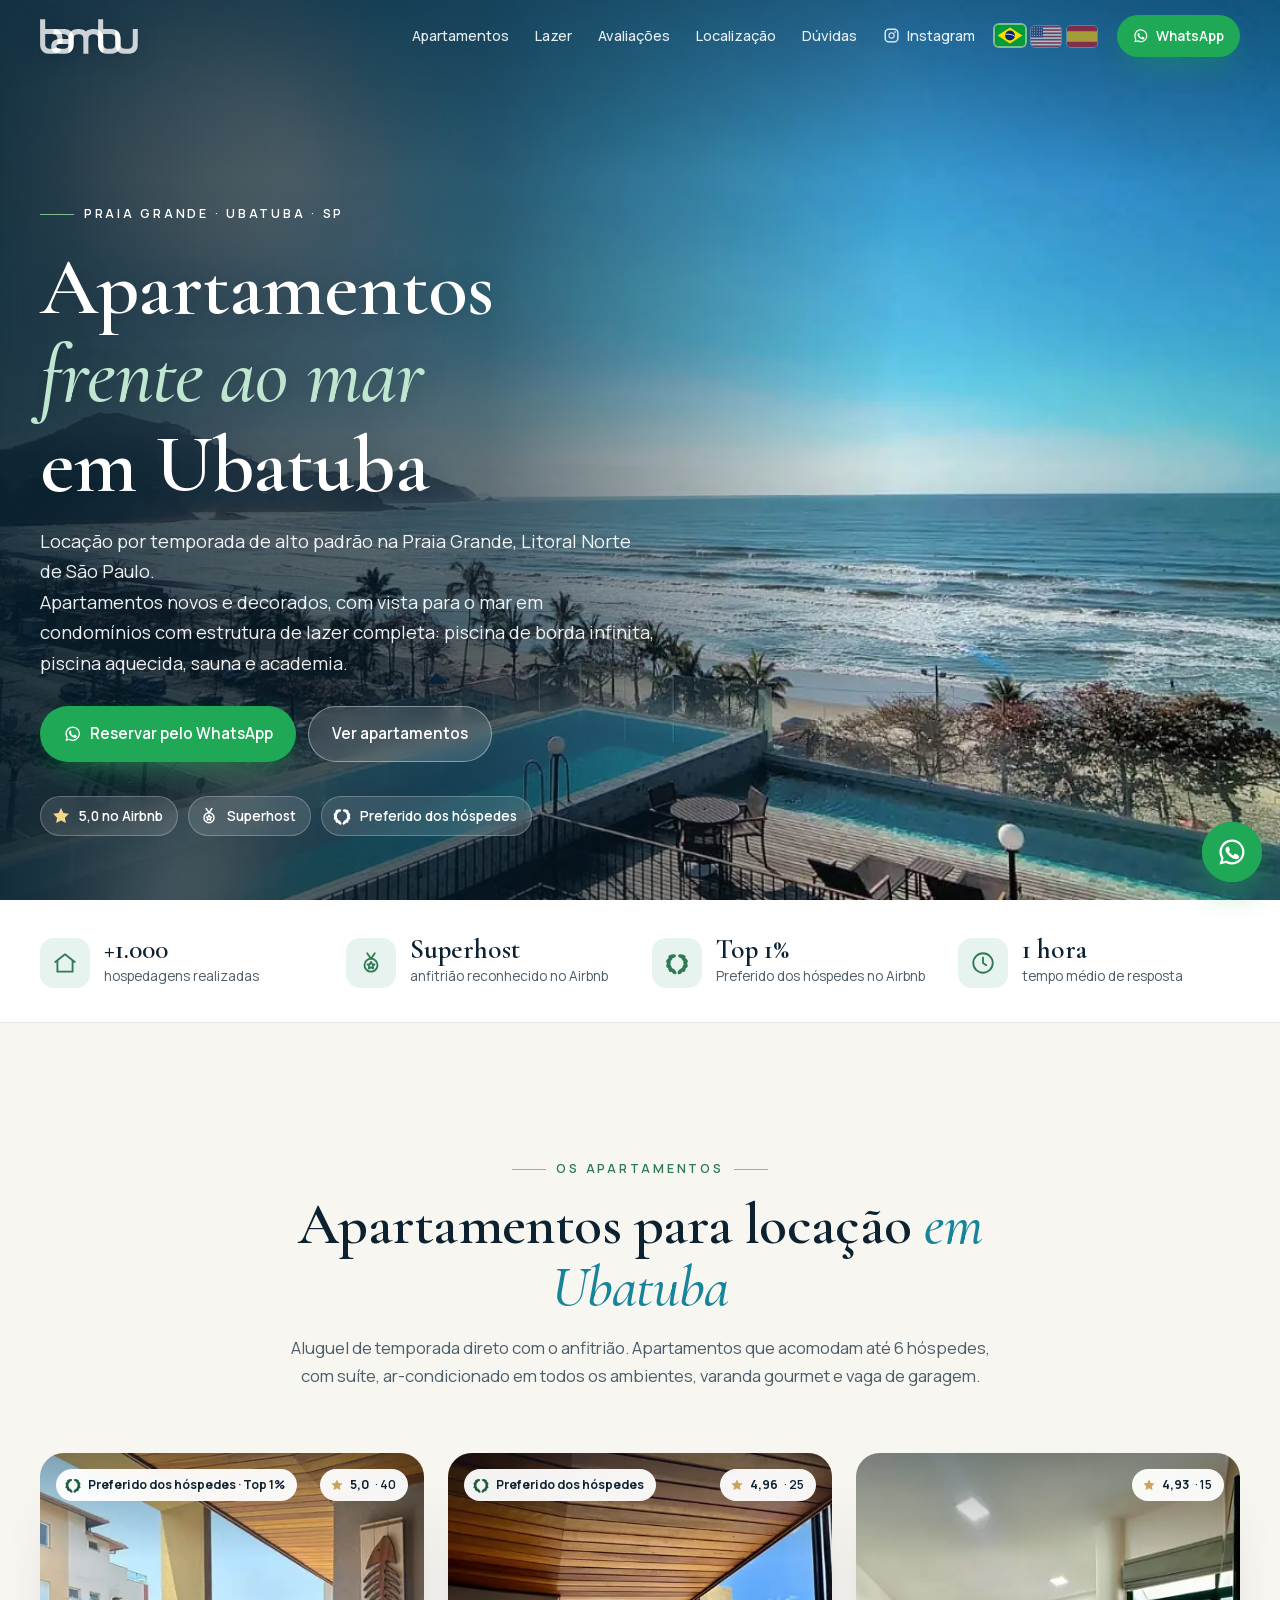
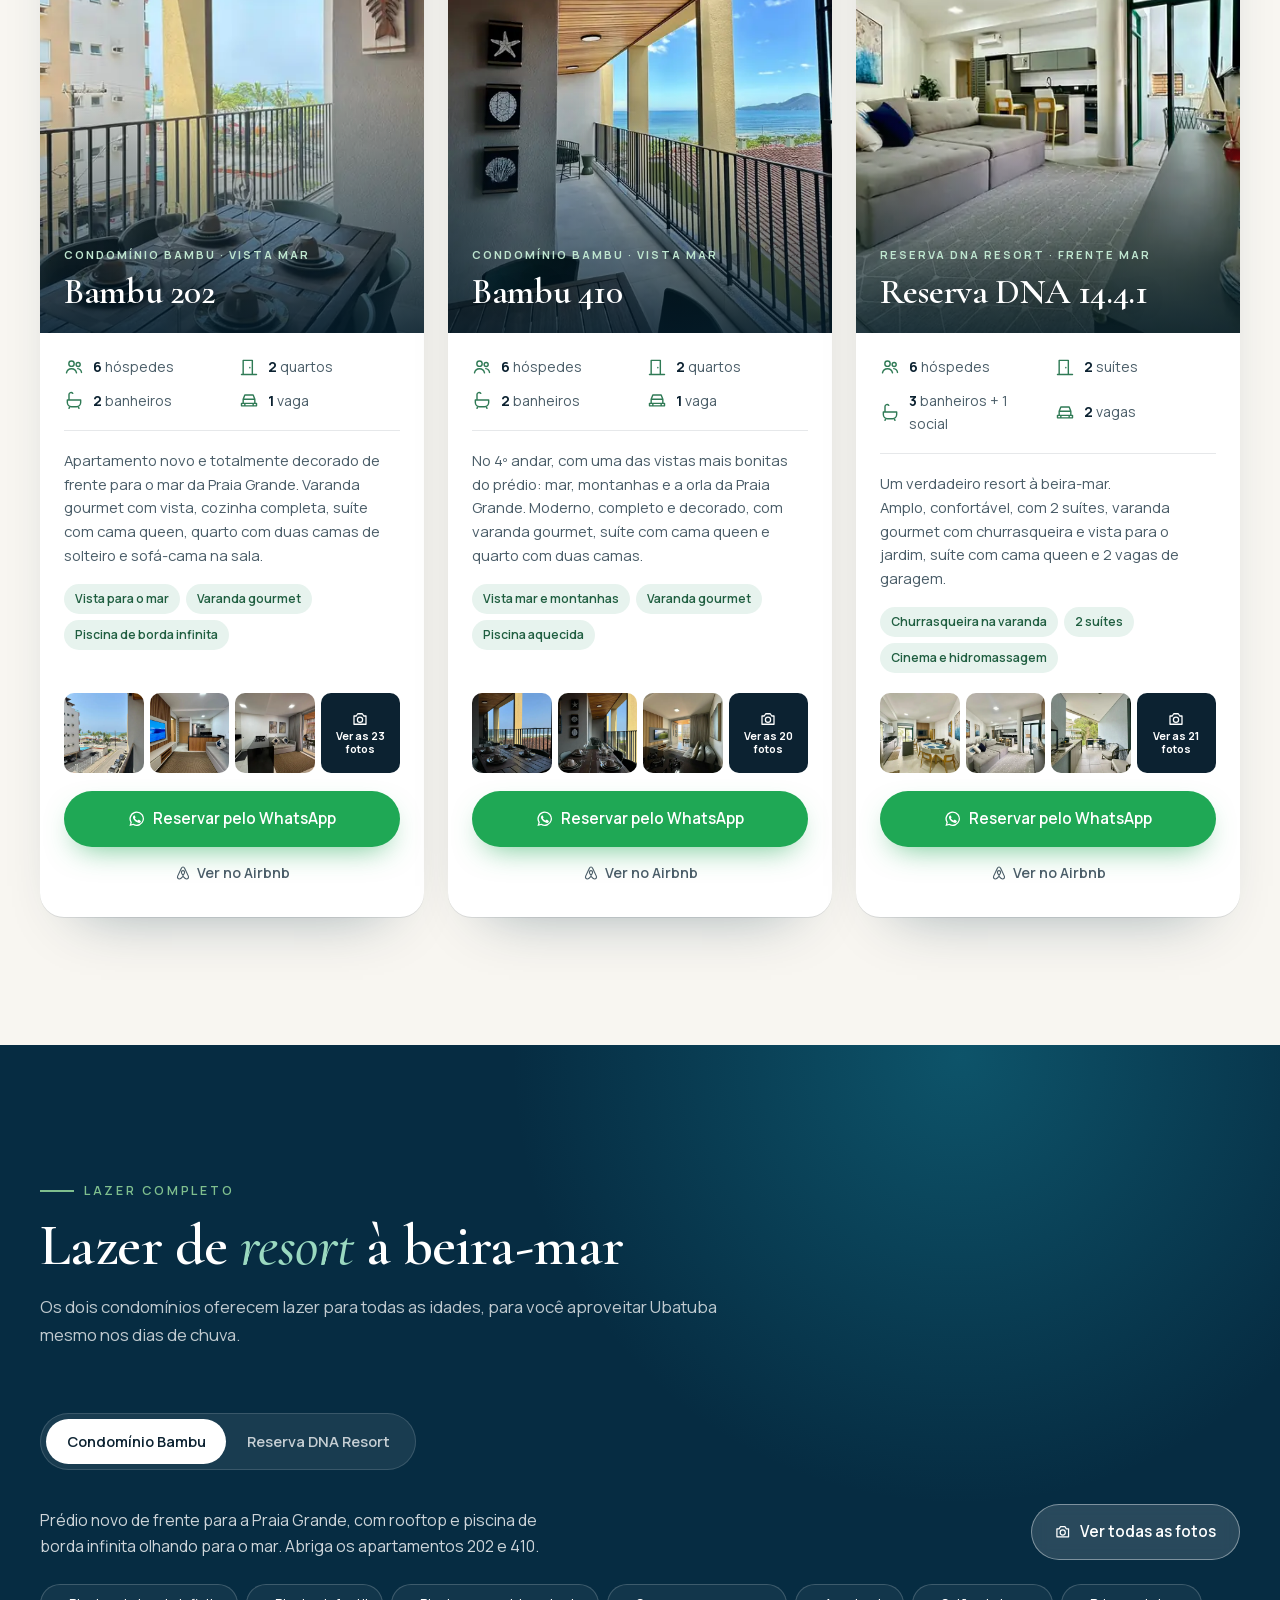
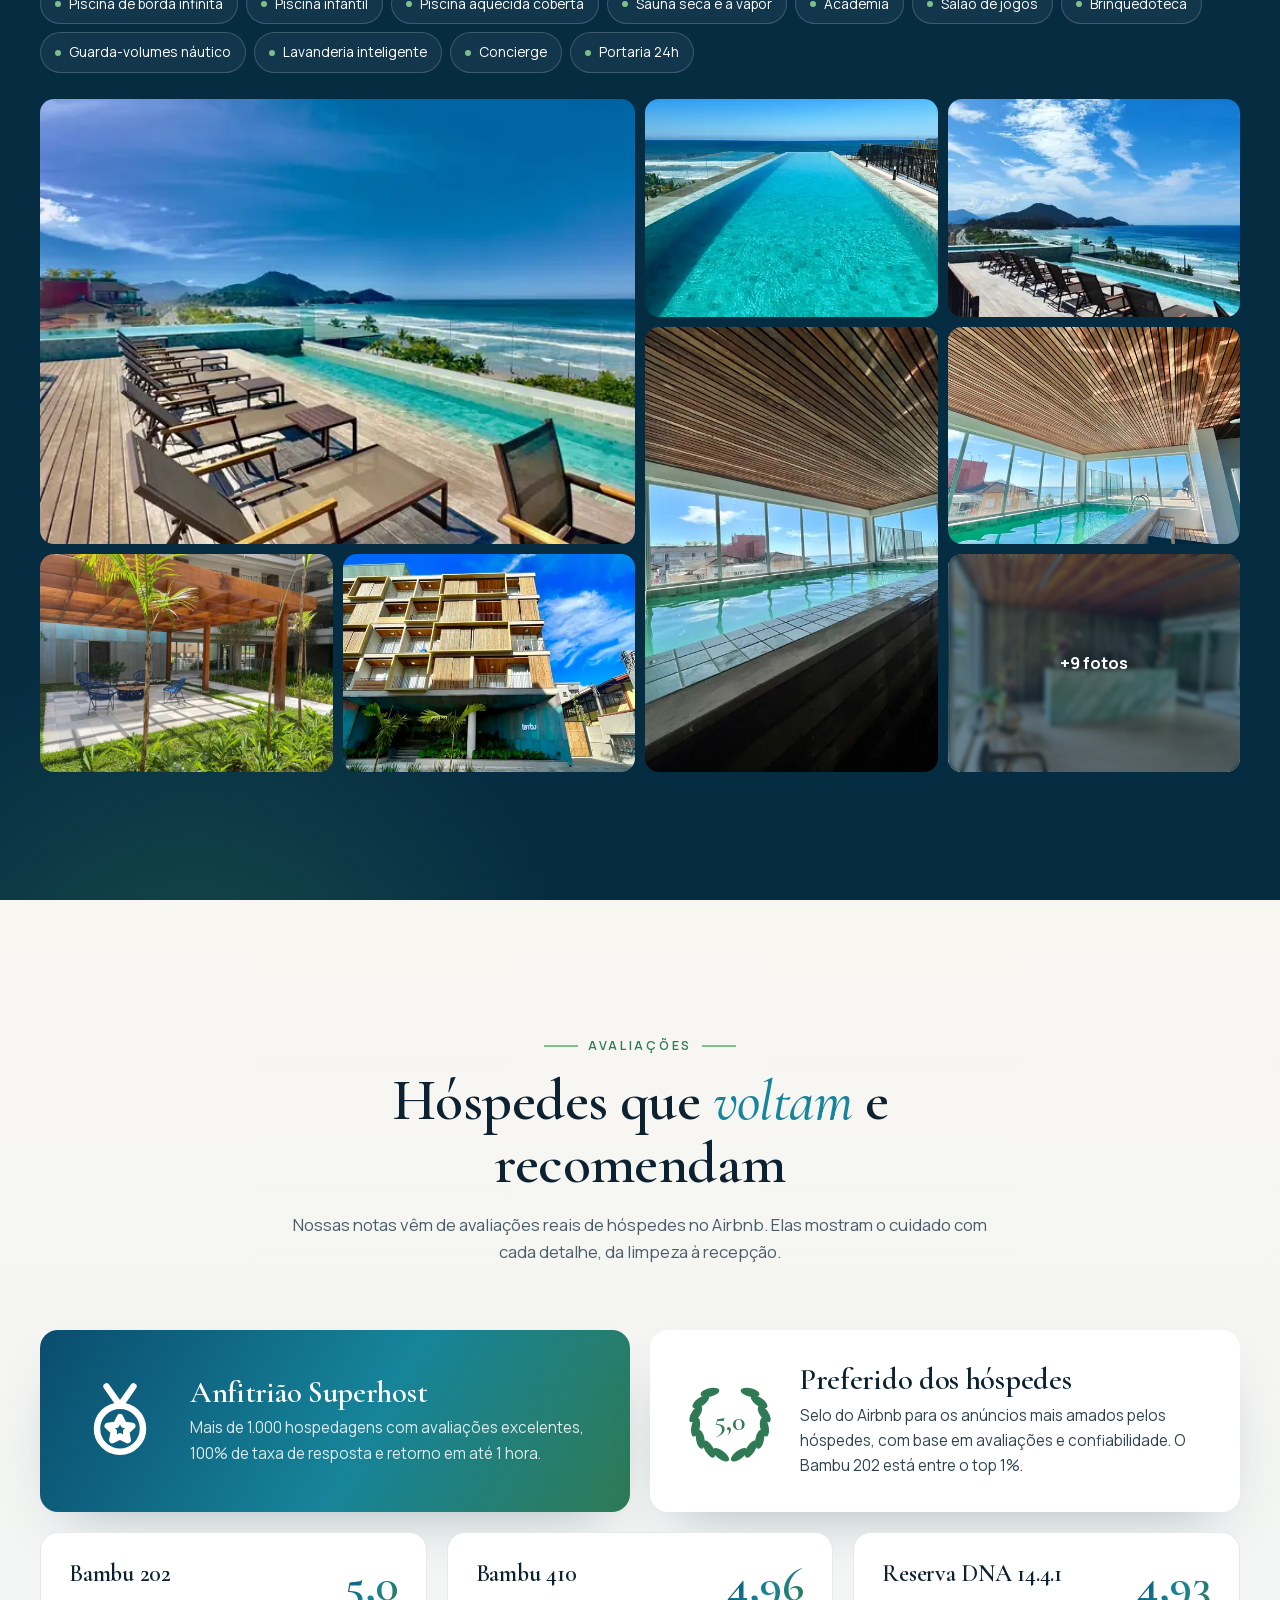
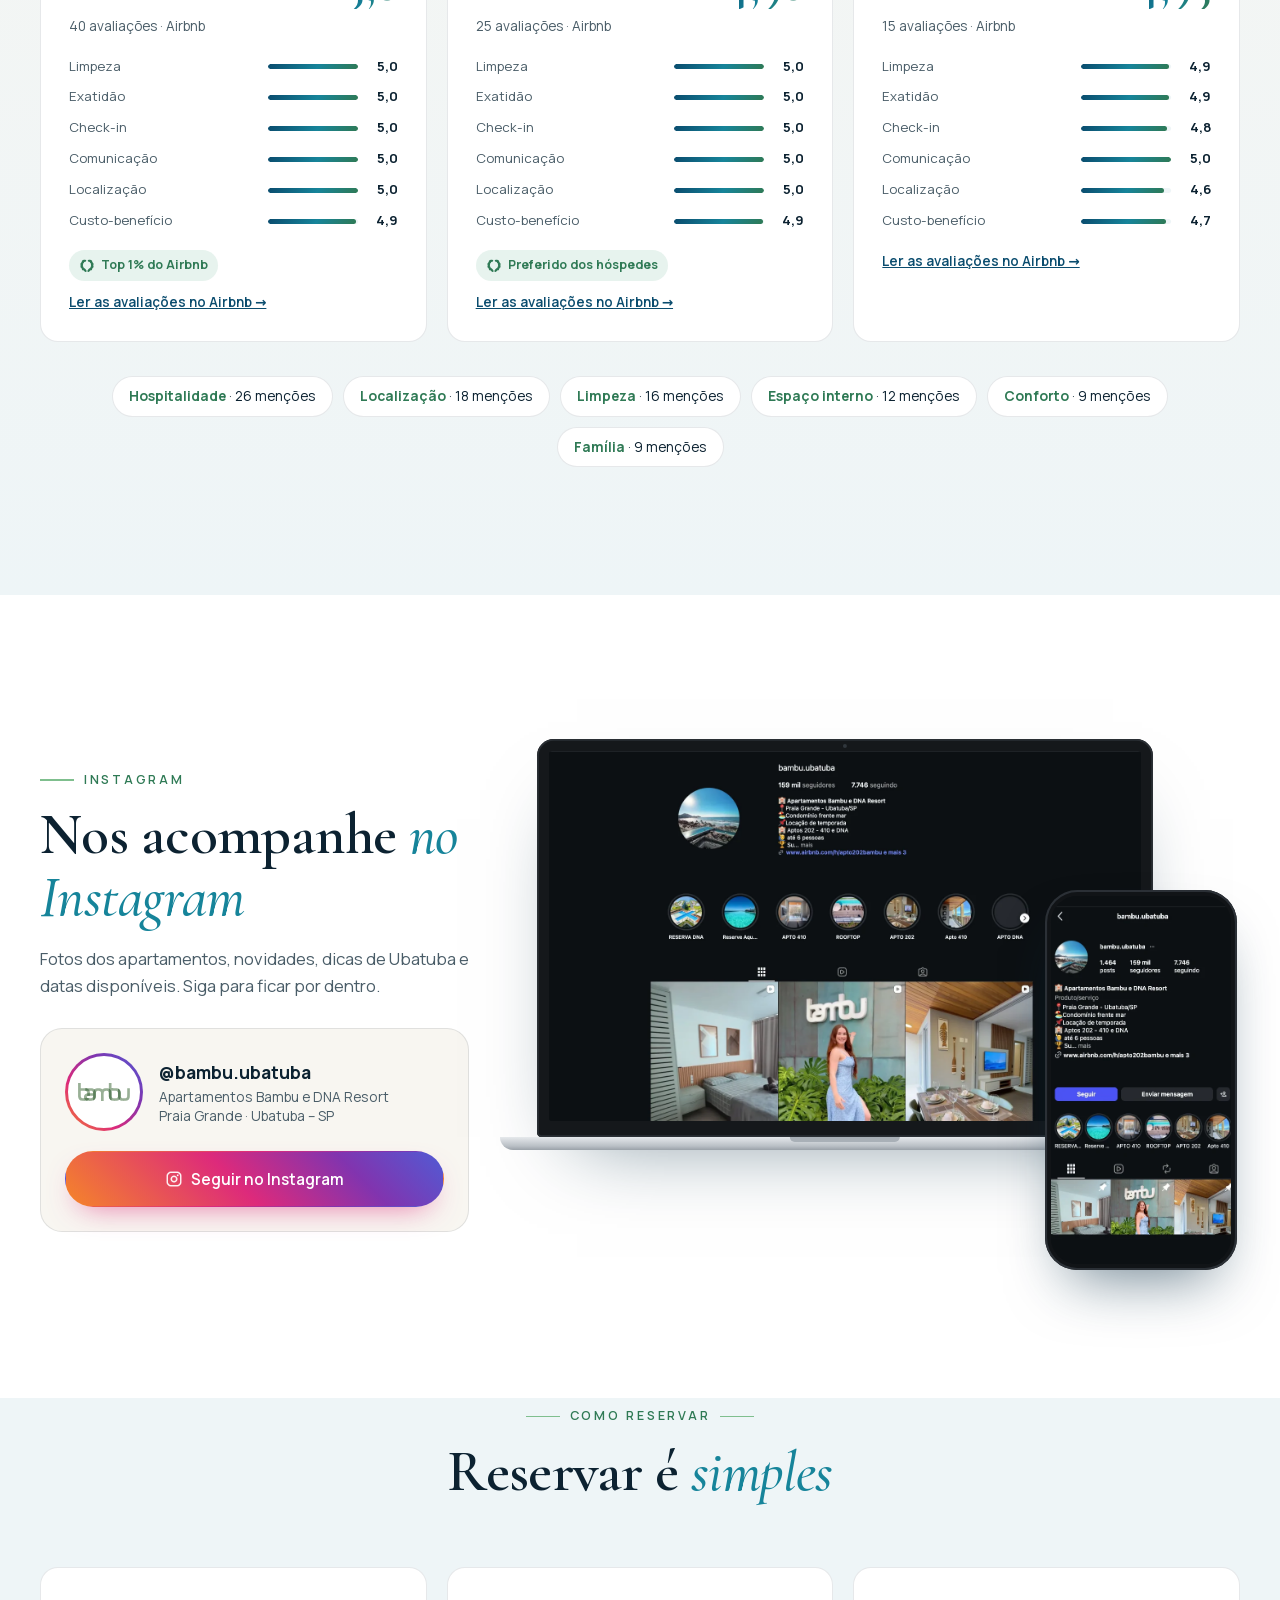
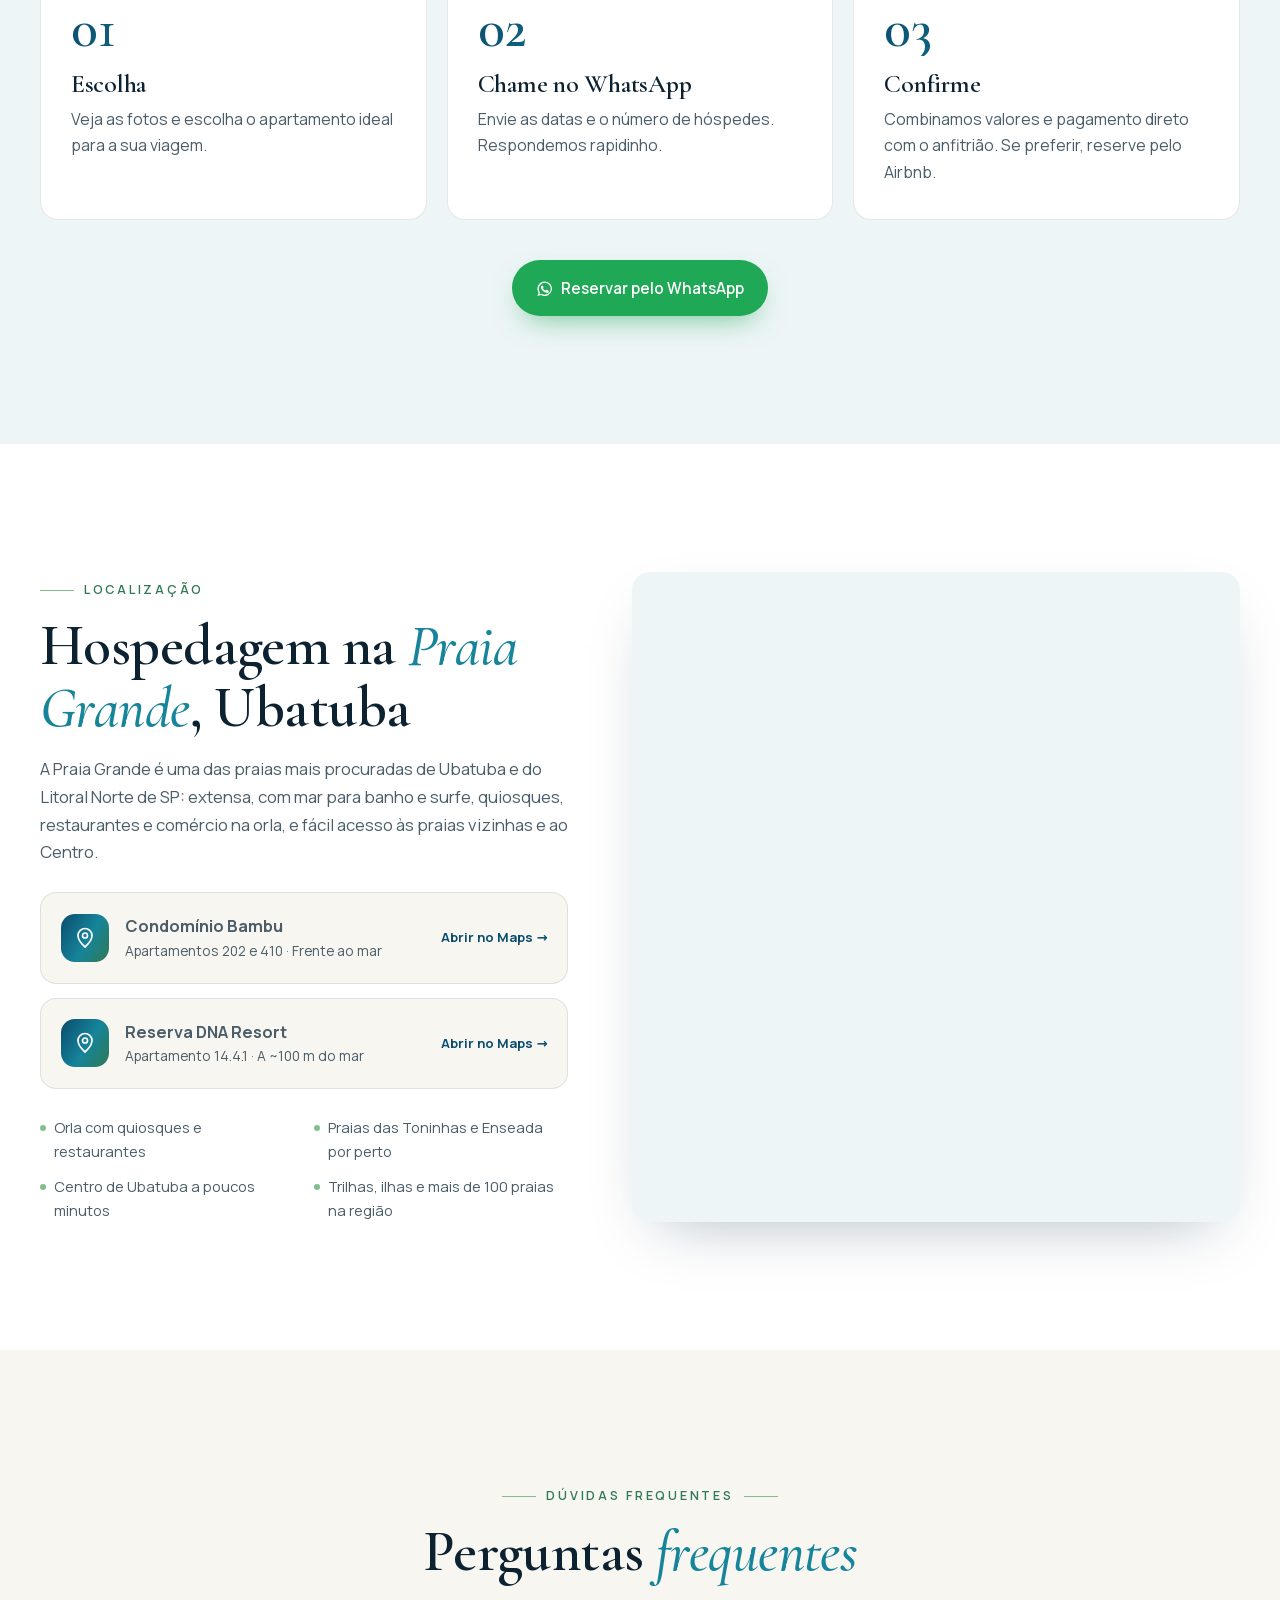
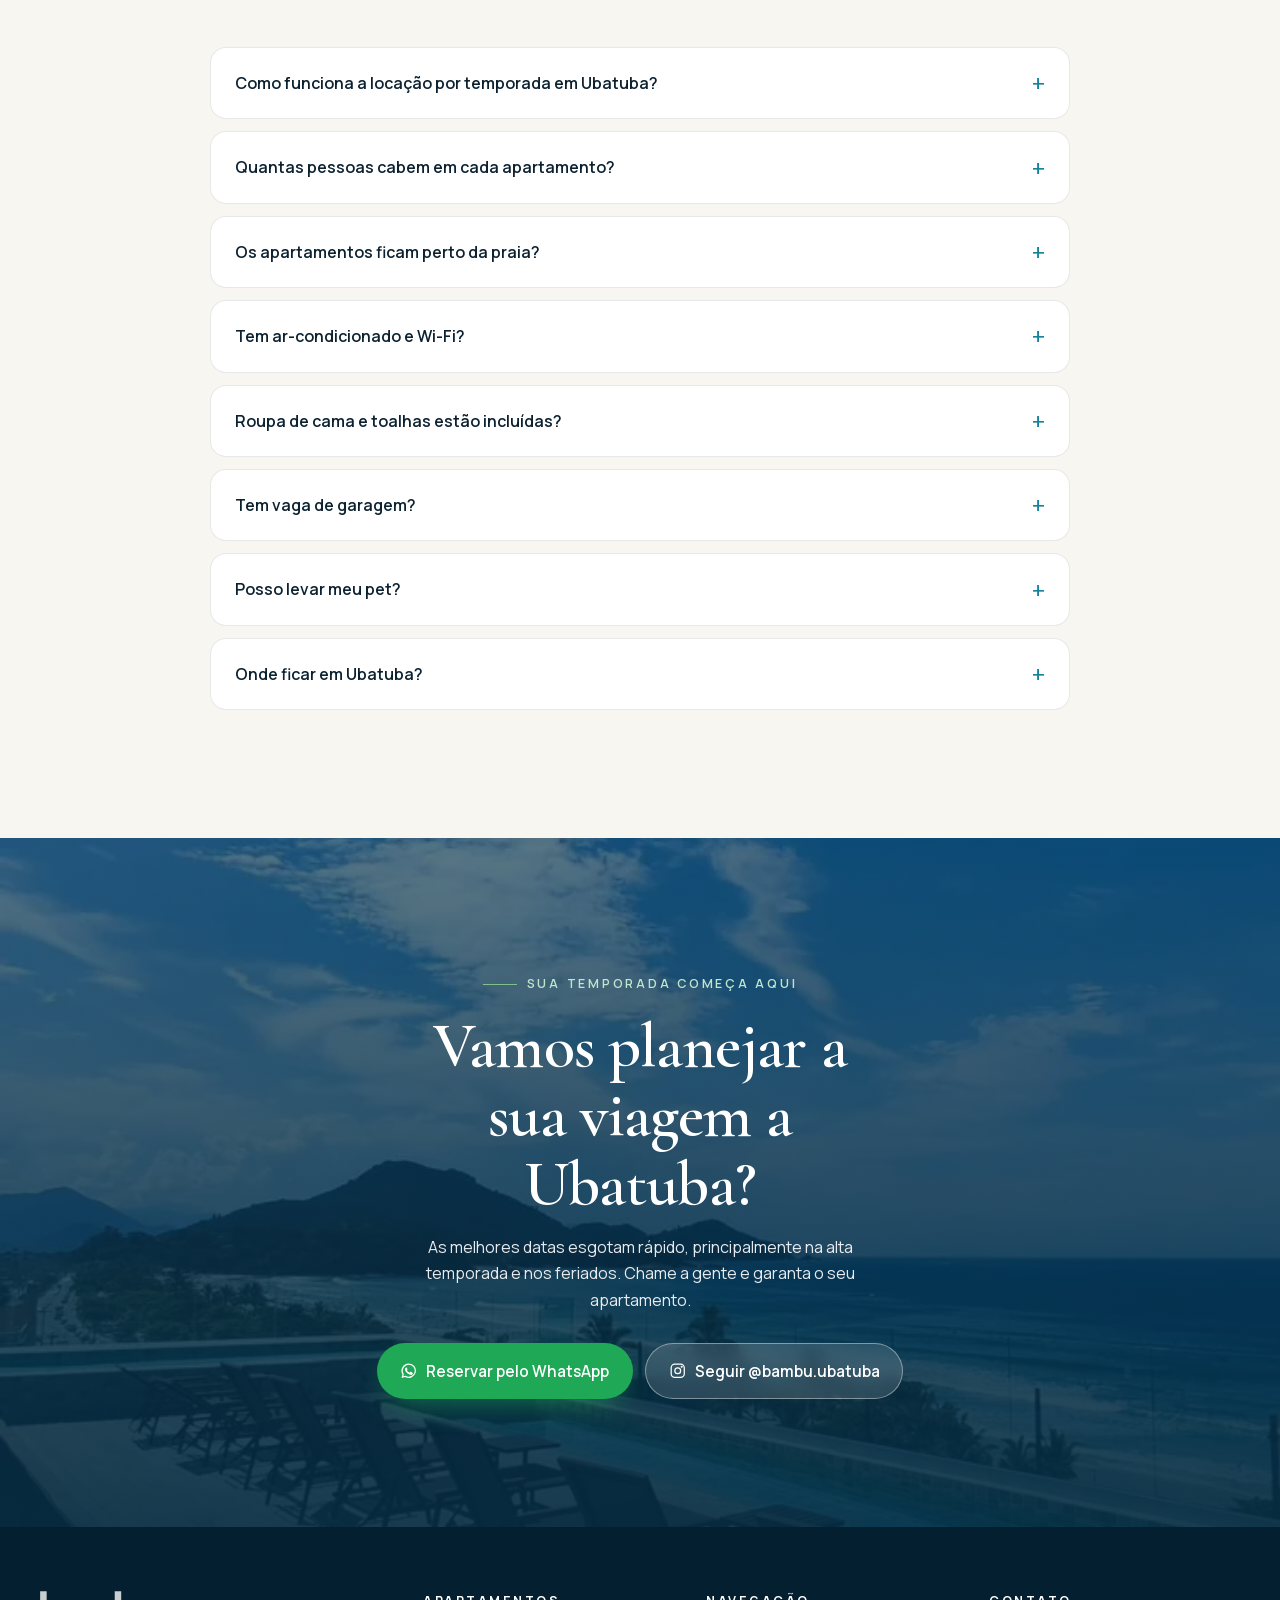
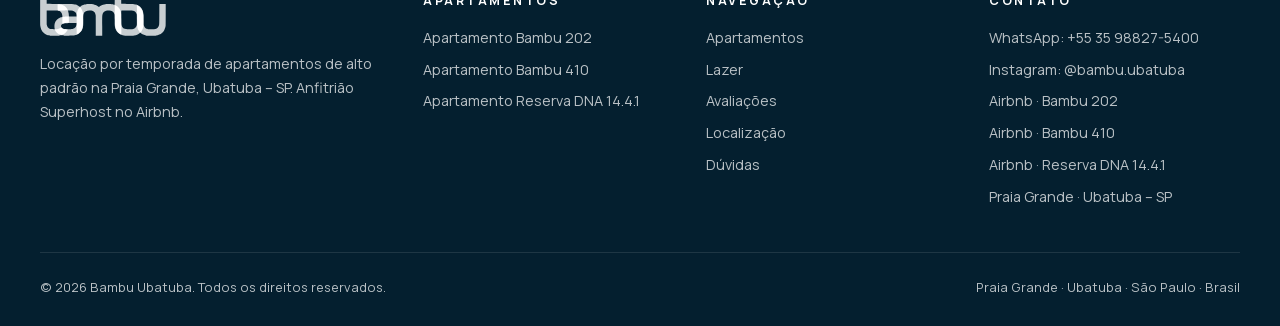
==== commit 879d2504: "Print do iPhone: corrige corte lateral, remove linha 'Seguido por' e botão flutuante - Proporção da " ====
--- a/site/index.html
+++ b/site/index.html
@@ -22,7 +22,7 @@
 <link rel="preload" href="fonts/manrope.woff2" as="font" type="font/woff2" crossorigin>
 <link rel="preload" as="image" href="img/hero/bambu-ubatuba-vista-mar-wide.webp" media="(min-aspect-ratio: 1/1)" fetchpriority="high">
 <link rel="preload" as="image" imagesrcset="img/hero/bambu-ubatuba-vista-mar-640.webp 640w, img/hero/bambu-ubatuba-vista-mar-960.webp 960w, img/hero/bambu-ubatuba-vista-mar-1200.webp 1200w" imagesizes="100vw" media="(max-aspect-ratio: 1/1)" fetchpriority="high">
-<style>@font-face{font-family:"Cormorant";src:url(fonts/cormorant.woff2) format("woff2");font-weight:500 600;font-style:normal;font-display:swap}@font-face{font-family:"Cormorant";src:url(fonts/cormorant-italic.woff2) format("woff2");font-weight:500;font-style:italic;font-display:swap}@font-face{font-family:"Manrope";src:url(fonts/manrope.woff2) format("woff2");font-weight:400 700;font-style:normal;font-display:swap}:root{--ink:#0c2231;--ink-soft:#4a5d68;--ocean-deep:#062c42;--ocean:#0a4c6e;--sea:#16849a;--bamboo:#2f7a55;--leaf:#7fbf8e;--mint:#e7f3ee;--mist:#eef5f7;--sand:#f8f6f1;--white:#fff;--line:rgba(12,34,49,.1);--gold:#c9a45c;--grad:linear-gradient(120deg,var(--ocean) 0%,var(--sea) 55%,var(--bamboo) 100%);--serif:"Cormorant","Cormorant Garamond",Georgia,"Times New Roman",serif;--sans:"Manrope",system-ui,-apple-system,"Segoe UI",Roboto,sans-serif;--r:18px;--shadow:0 24px 60px -28px rgba(6,44,66,.35);--wrap:1200px}*,*::before,*::after{box-sizing:border-box}html{scroll-behavior:smooth;-webkit-text-size-adjust:100%}body{margin:0;font-family:var(--sans);font-size:16px;line-height:1.65;color:var(--ink);background:var(--sand);-webkit-font-smoothing:antialiased;overflow-x:hidden}img{max-width:100%;height:auto;display:block}a{color:inherit}button{font:inherit;color:inherit;cursor:pointer}h1,h2,h3{font-family:var(--serif);font-weight:600;line-height:1.08;margin:0;letter-spacing:-.01em}p{margin:0 0 1em}.wrap{width:min(100% - 32px,var(--wrap));margin-inline:auto}.sr-only{position:absolute;width:1px;height:1px;overflow:hidden;clip:rect(0 0 0 0);white-space:nowrap}.skip{position:absolute;left:-999px;top:8px;background:#fff;padding:8px 14px;border-radius:8px;z-index:100}.skip:focus{left:8px}:focus-visible{outline:2px solid var(--sea);outline-offset:3px}section{scroll-margin-top:72px}.btn{display:inline-flex;align-items:center;justify-content:center;gap:.55em;padding:.95em 1.5em;border-radius:999px;font-weight:600;font-size:.95rem;text-decoration:none;border:1px solid transparent;transition:transform .2s,box-shadow .2s,background .2s,color .2s;white-space:nowrap}.btn svg{width:1.15em;height:1.15em;flex:none}.btn:hover{transform:translateY(-2px)}.btn-wa{background:#1fa855;color:#fff;box-shadow:0 12px 30px -12px rgba(31,168,85,.7)}.btn-wa:hover{background:#178f47}.btn-light{background:rgba(255,255,255,.14);color:#fff;border-color:rgba(255,255,255,.4);backdrop-filter:blur(8px)}.btn-light:hover{background:#fff;color:var(--ink)}.btn-line{background:transparent;color:var(--ink);border-color:var(--line)}.btn-line:hover{border-color:var(--ink)}.btn-dark{background:var(--ink);color:#fff}.hdr{position:fixed;inset:0 0 auto;z-index:50;color:#fff;transition:background .35s,box-shadow .35s,color .35s}.hdr.solid{background:rgba(255,255,255,.94);backdrop-filter:saturate(1.4) blur(14px);color:var(--ink);box-shadow:0 1px 0 var(--line)}.hdr-in{display:flex;align-items:center;gap:20px;height:72px}.logo{display:flex;align-items:center;gap:10px;text-decoration:none;margin-right:auto}.logo svg{width:34px;height:34px}.logo b{display:block;font-family:var(--serif);font-size:1.65rem;font-weight:600;line-height:1}.logo small{display:block;font-size:.62rem;letter-spacing:.34em;font-weight:600;opacity:.85;margin-top:3px}.nav{display:flex;gap:26px}.nav a{text-decoration:none;font-size:.9rem;font-weight:500;opacity:.9;position:relative}.nav a::after{content:"";position:absolute;left:0;right:0;bottom:-6px;height:1.5px;background:currentColor;transform:scaleX(0);transition:transform .25s;transform-origin:left}.nav a:hover::after{transform:scaleX(1)}.langs{display:flex;gap:6px;align-items:center}.langs a{display:block;width:30px;height:21px;border-radius:4px;overflow:hidden;opacity:.6;transition:opacity .2s,transform .2s;box-shadow:0 0 0 1px rgba(255,255,255,.4)}.hdr.solid .langs a{box-shadow:0 0 0 1px var(--line)}.langs a:hover,.langs a[aria-current]{opacity:1;transform:translateY(-1px)}.langs a[aria-current]{box-shadow:0 0 0 2px var(--leaf)}.langs svg{width:100%;height:100%;display:block}.hdr .btn-wa{padding:.65em 1.1em;font-size:.85rem}.burger{display:none;background:none;border:0;padding:8px;margin-right:-8px}.burger span{display:block;width:22px;height:2px;background:currentColor;margin:5px 0;border-radius:2px;transition:transform .3s,opacity .3s}.nav-open .burger span:nth-child(1){transform:translateY(7px) rotate(45deg)}.nav-open .burger span:nth-child(2){opacity:0}.nav-open .burger span:nth-child(3){transform:translateY(-7px) rotate(-45deg)}.logo img{display:block;height:35px;width:auto}.logo .logo-c{display:none}.hdr.solid .logo .logo-w{display:none}.hdr.solid .logo .logo-c{display:block}.ftr .logo img{height:45px}.nav-ig{display:inline-flex;align-items:center;gap:7px}.nav-ig img{width:17px;height:17px}.hdr-ig{display:none;width:40px;height:40px;place-items:center;border-radius:50%;transition:opacity .2s}.hdr-ig:hover{opacity:.8}.hdr-ig img{width:26px;height:26px}.hdr.solid .nav-ig img,.hdr.solid .hdr-ig img,.nav-open .nav-ig img{filter:brightness(0);opacity:.82}.hero{position:relative;min-height:100vh;min-height:100svh;display:flex;align-items:flex-end;color:#fff;overflow:hidden;background:var(--ocean-deep)}.hero picture,.hero picture img{position:absolute;inset:0;width:100%;height:100%;object-fit:cover}.hero picture img{object-position:50% 62%;animation:zoom 18s ease-out both}@keyframes zoom{from{transform:scale(1.08)}to{transform:scale(1)}}.hero::after{content:"";position:absolute;inset:0;background:linear-gradient(180deg,rgba(4,28,42,.5) 0%,rgba(4,28,42,.18) 14%,rgba(4,28,42,.5) 32%,rgba(4,28,42,.76) 55%,rgba(4,24,36,.94) 100%)}@media (max-aspect-ratio:1/1){.hero h1{text-shadow:0 2px 18px rgba(2,18,28,.55)}.hero h1 em{color:#e3f7ec}.hero p.lead{opacity:1;text-shadow:0 1px 12px rgba(2,18,28,.6)}.hero .eyebrow{text-shadow:0 1px 10px rgba(2,18,28,.6)}.hero .chip{background:rgba(4,28,42,.45)}}@media (min-aspect-ratio:1/1){.hero::after{background:linear-gradient(180deg,rgba(6,44,66,.45) 0%,rgba(6,44,66,0) 20%),linear-gradient(90deg,rgba(4,28,42,.86) 0%,rgba(4,28,42,.6) 38%,rgba(4,28,42,0) 70%)}.hero-in{padding-bottom:88px}}.hero-in{position:relative;z-index:1;padding:140px 0 64px}.eyebrow{display:inline-flex;align-items:center;gap:10px;font-size:.78rem;font-weight:600;letter-spacing:.22em;text-transform:uppercase}.eyebrow::before{content:"";width:34px;height:1.5px;background:var(--leaf)}.hero h1{font-size:clamp(2.6rem,6.4vw,5.4rem);max-width:13ch;margin:18px 0 18px;text-shadow:0 2px 30px rgba(0,0,0,.25)}.hero h1 em{font-style:italic;font-weight:500;color:#bfe6d0}.hero p.lead{font-size:clamp(1rem,1.5vw,1.15rem);max-width:56ch;opacity:.92}.hero-cta{display:flex;flex-wrap:wrap;gap:12px;margin:28px 0 34px}.chips{list-style:none;padding:0;margin:0;display:flex;flex-wrap:wrap;gap:10px}.chip{display:inline-flex;align-items:center;gap:8px;padding:8px 14px 8px 10px;border-radius:999px;background:rgba(255,255,255,.12);border:1px solid rgba(255,255,255,.25);backdrop-filter:blur(10px);font-size:.84rem;font-weight:600}.chip svg{width:20px;height:20px;flex:none}.trust{background:#fff;border-bottom:1px solid var(--line)}.trust ul{list-style:none;margin:0;padding:34px 0;display:grid;grid-template-columns:repeat(4,1fr);gap:24px}.trust li{display:flex;align-items:center;gap:14px}.trust .ic{width:50px;height:50px;border-radius:14px;display:grid;place-items:center;background:var(--mint);color:var(--bamboo);flex:none}.trust .ic svg{width:26px;height:26px}.trust strong{display:block;font-family:var(--serif);font-size:1.7rem;line-height:1}.trust span{font-size:.85rem;color:var(--ink-soft);line-height:1.35;display:block;margin-top:4px}.sec{padding:clamp(72px,10vw,128px) 0}.sec-head{max-width:720px;margin-bottom:clamp(40px,6vw,64px)}.sec-head.center{text-align:center;margin-inline:auto}.sec-head .eyebrow{color:var(--bamboo)}.sec-head h2{font-size:clamp(2.2rem,4.6vw,3.6rem);margin:14px 0 16px}.sec-head h2 em{font-style:italic;font-weight:500;color:var(--sea)}.sec-head p{color:var(--ink-soft);font-size:1.05rem}.center .eyebrow::after{content:"";width:34px;height:1.5px;background:var(--leaf)}.apts{display:grid;grid-template-columns:repeat(3,1fr);gap:24px;align-items:stretch}.apt{display:flex;flex-direction:column;background:#fff;border-radius:24px;overflow:hidden;box-shadow:0 1px 0 var(--line),0 30px 60px -40px rgba(6,44,66,.45);transition:transform .4s cubic-bezier(.2,.7,.2,1),box-shadow .4s}.apt:hover{transform:translateY(-6px);box-shadow:0 1px 0 var(--line),0 40px 70px -40px rgba(6,44,66,.55)}.apt-cover{position:relative;aspect-ratio:4/5;overflow:hidden;background:var(--mist)}.apt-img{position:absolute;inset:0;padding:0;border:0;background:none;display:block;width:100%}.apt-img img{width:100%;height:100%;object-fit:cover;transition:transform 1.1s cubic-bezier(.2,.7,.2,1)}.apt:hover .apt-img img{transform:scale(1.06)}.apt-cover::after{content:"";position:absolute;inset:0;background:linear-gradient(180deg,rgba(4,28,42,.35) 0%,rgba(4,28,42,0) 22%,rgba(4,28,42,0) 50%,rgba(4,28,42,.85) 100%);pointer-events:none}.apt-top{position:absolute;left:16px;right:16px;top:16px;z-index:1;display:flex;justify-content:space-between;align-items:center;gap:8px;pointer-events:none}.apt-fav,.apt-rate{white-space:nowrap;display:inline-flex;align-items:center;gap:6px;background:rgba(255,255,255,.95);color:var(--ink);padding:6px 12px 6px 8px;border-radius:999px;font-size:.76rem;font-weight:700;backdrop-filter:blur(6px)}.apt-rate{margin-left:auto;padding-left:10px;font-weight:600}.apt-rate svg{width:14px;height:14px;color:var(--gold)}.apt-cap{position:absolute;left:24px;right:24px;bottom:22px;z-index:1;color:#fff;pointer-events:none}.apt-cap .tag{color:#bfe6d0}.tag{font-size:.7rem;font-weight:700;letter-spacing:.18em;text-transform:uppercase;color:var(--sea)}.apt h3{font-size:clamp(2rem,2.8vw,2.5rem);margin-top:6px;text-shadow:0 2px 20px rgba(0,0,0,.3)}.apt-body{display:flex;flex-direction:column;flex:1;padding:22px 24px 24px}.specs{list-style:none;padding:0 0 18px;margin:0 0 18px;display:grid;grid-template-columns:1fr 1fr;gap:10px 14px;border-bottom:1px solid var(--line)}.specs li{display:flex;align-items:center;gap:9px;font-size:.88rem;color:var(--ink-soft)}.specs svg{width:20px;height:20px;color:var(--bamboo);flex:none}.specs b{color:var(--ink)}.apt-desc{color:var(--ink-soft);font-size:.93rem;line-height:1.6;margin-bottom:16px}.hl{list-style:none;padding:0;margin:0 0 20px;display:flex;flex-wrap:wrap;gap:6px}.hl li{font-size:.76rem;font-weight:600;padding:5px 11px;border-radius:999px;background:var(--mint);color:#1f5e40}.apt-thumbs{display:grid;grid-template-columns:repeat(4,1fr);gap:6px;margin:auto 0 18px}.apt-thumbs button{padding:0;border:0;border-radius:10px;overflow:hidden;aspect-ratio:1;background:var(--mist)}.apt-thumbs img{width:100%;height:100%;object-fit:cover;transition:opacity .2s}.apt-thumbs button:hover img{opacity:.8}.apt-all{display:flex!important;flex-direction:column;align-items:center;justify-content:center;gap:2px;background:var(--ink)!important;color:#fff;font-size:.68rem;font-weight:700;line-height:1.15;text-align:center;padding:4px!important}.apt-all svg{width:18px;height:18px}.apt-cta{display:flex;flex-direction:column;align-items:center;gap:6px}.apt-cta .btn{width:100%}.apt-link{display:inline-flex;align-items:center;gap:6px;font-size:.88rem;font-weight:600;color:var(--ink-soft);text-decoration:none;padding:.6em .2em}.apt-link svg{width:16px;height:16px}.apt-link:hover{color:var(--ink)}.leisure{background:var(--ocean-deep);color:#fff;position:relative;overflow:hidden}.leisure::before{content:"";position:absolute;inset:-30% -10% auto auto;width:70vw;height:70vw;background:radial-gradient(closest-side,rgba(22,132,154,.45),transparent);pointer-events:none}.leisure::after{content:"";position:absolute;inset:auto auto -35% -15%;width:60vw;height:60vw;background:radial-gradient(closest-side,rgba(47,122,85,.4),transparent);pointer-events:none}.leisure .wrap{position:relative;z-index:1}.leisure .sec-head .eyebrow{color:var(--leaf)}.leisure .sec-head p{color:rgba(255,255,255,.75)}.leisure .sec-head h2 em{color:#9ad9c0}.tabs{display:inline-flex;padding:5px;border-radius:999px;background:rgba(255,255,255,.08);border:1px solid rgba(255,255,255,.14);margin-bottom:34px;flex-wrap:wrap}.tabs button{background:none;border:0;padding:.7em 1.4em;border-radius:999px;font-weight:600;font-size:.92rem;color:rgba(255,255,255,.75)}.tabs button[aria-selected=true]{background:#fff;color:var(--ink)}.panel[hidden]{display:none}.panel-top{display:flex;justify-content:space-between;align-items:flex-end;gap:24px;flex-wrap:wrap;margin-bottom:24px}.panel-top p{max-width:60ch;color:rgba(255,255,255,.8);margin:0}.amen{list-style:none;padding:0;margin:0 0 26px;display:flex;flex-wrap:wrap;gap:8px}.amen li{display:flex;align-items:center;gap:8px;font-size:.86rem;padding:8px 14px;border-radius:999px;border:1px solid rgba(255,255,255,.18);background:rgba(255,255,255,.05)}.amen li::before{content:"";width:6px;height:6px;border-radius:50%;background:var(--leaf)}.bento{display:grid;grid-template-columns:repeat(4,1fr);grid-auto-rows:clamp(140px,17vw,230px);gap:10px}.bento button{padding:0;border:0;border-radius:14px;overflow:hidden;background:rgba(255,255,255,.06);position:relative}.bento button:nth-child(1){grid-column:span 2;grid-row:span 2}.bento button:nth-child(4){grid-row:span 2}.bento img{width:100%;height:100%;object-fit:cover;transition:transform .8s cubic-bezier(.2,.7,.2,1)}.bento button:hover img{transform:scale(1.06)}.bento .count{position:absolute;inset:0;display:grid;place-items:center;background:rgba(6,44,66,.6);font-weight:700;font-size:1.05rem;backdrop-filter:blur(2px)}.reviews{background:linear-gradient(180deg,var(--sand),var(--mist))}.rev-top{display:grid;grid-template-columns:1fr 1fr;gap:20px;margin-bottom:20px}.award{border-radius:var(--r);padding:34px;display:flex;gap:24px;align-items:center;background:#fff;box-shadow:var(--shadow)}.award.dark{background:var(--grad);color:#fff}.award svg.big{width:92px;height:92px;flex:none}.award h3{font-size:1.9rem;margin-bottom:6px}.award p{margin:0;font-size:.95rem;opacity:.85}.scores{display:grid;grid-template-columns:repeat(3,1fr);gap:20px}.score{background:#fff;border-radius:var(--r);padding:28px;border:1px solid var(--line)}.score header{display:flex;justify-content:space-between;align-items:flex-start;gap:12px;margin-bottom:6px}.score h3{font-size:1.5rem}.score .big{font-family:var(--serif);font-size:3rem;line-height:1;font-weight:600;background:var(--grad);-webkit-background-clip:text;background-clip:text;color:transparent}.score .sub{font-size:.85rem;color:var(--ink-soft);margin-bottom:18px}.bars{list-style:none;padding:0;margin:0 0 18px;display:grid;gap:9px}.bars li{display:grid;grid-template-columns:1fr 90px 30px;gap:10px;align-items:center;font-size:.83rem;color:var(--ink-soft)}.bars i{display:block;height:5px;border-radius:5px;background:var(--mist);overflow:hidden}.bars i::before{content:"";display:block;height:100%;width:var(--v);background:var(--grad);border-radius:5px}.bars b{color:var(--ink);text-align:right}.score .fav{display:inline-flex;align-items:center;gap:6px;font-size:.78rem;font-weight:700;color:var(--bamboo);background:var(--mint);padding:5px 10px;border-radius:999px}.score .fav svg{width:16px;height:16px}.score a{font-size:.85rem;font-weight:600;color:var(--ocean)}.quotes{display:grid;grid-template-columns:repeat(3,1fr);gap:20px;margin-top:20px}.quote{background:#fff;border-radius:var(--r);padding:30px;border:1px solid var(--line);display:flex;flex-direction:column}.quote .stars{display:flex;gap:2px;color:var(--gold);margin-bottom:14px}.quote .stars svg{width:16px;height:16px}.quote blockquote{margin:0 0 18px;font-family:var(--serif);font-size:1.3rem;line-height:1.35;font-style:italic;flex:1}.quote figcaption{font-size:.85rem;color:var(--ink-soft)}.quote figcaption b{color:var(--ink);display:block}.topics{display:flex;flex-wrap:wrap;gap:10px;justify-content:center;margin-top:34px}.topics span{background:#fff;border:1px solid var(--line);padding:8px 16px;border-radius:999px;font-size:.86rem}.topics b{color:var(--bamboo)}.ig{background:#fff}.ig-grid{display:grid;grid-template-columns:minmax(0,.85fr) minmax(0,1.4fr);gap:clamp(28px,5vw,72px);align-items:center}.ig-card{background:var(--sand);border:1px solid var(--line);border-radius:22px;padding:24px;display:flex;flex-direction:column;gap:20px}.ig-prof{display:flex;align-items:center;gap:16px;min-width:0}.ig-av{width:78px;height:78px;border-radius:50%;padding:3px;background:linear-gradient(45deg,#f58529,#dd2a7b,#8134af,#515bd4);flex:none}.ig-av>span{display:grid;place-items:center;width:100%;height:100%;border-radius:50%;background:#fff;border:3px solid #fff}.ig-av img{width:78%;height:auto}.ig-prof b{display:block;font-size:1.08rem}.ig-prof small{display:block;color:var(--ink-soft);font-size:.86rem;line-height:1.4}.btn-ig{background:linear-gradient(45deg,#f58529,#dd2a7b 45%,#8134af 75%,#515bd4);color:#fff;box-shadow:0 12px 30px -14px rgba(221,42,123,.7)}.btn-ig img{width:18px;height:18px}.ig-feed{display:grid;grid-template-columns:repeat(3,1fr);gap:8px}.ig-tile{position:relative;display:block;aspect-ratio:1;border-radius:14px;overflow:hidden;background:var(--mist)}.ig-tile .ph{width:100%;height:100%;object-fit:cover;transition:transform .8s cubic-bezier(.2,.7,.2,1)}.ig-ov{position:absolute;inset:0;display:grid;place-items:center;background:rgba(6,44,66,.45);opacity:0;transition:opacity .3s}.ig-ov img{width:34px;height:34px}.ig-tile:hover .ig-ov,.ig-tile:focus-visible .ig-ov{opacity:1}.ig-tile:hover .ph{transform:scale(1.06)}.steps{list-style:none;padding:0;margin:0;display:grid;grid-template-columns:repeat(3,1fr);gap:20px;counter-reset:s}.steps li{background:#fff;border-radius:var(--r);padding:34px 30px;border:1px solid var(--line);position:relative;counter-increment:s}.steps li::before{content:"0" counter(s);font-family:var(--serif);font-size:3.4rem;line-height:1;font-weight:600;background:var(--grad);-webkit-background-clip:text;background-clip:text;color:transparent;display:block;margin-bottom:14px}.steps h3{font-size:1.6rem;margin-bottom:8px}.steps p{color:var(--ink-soft);margin:0}.book-cta{display:flex;justify-content:center;gap:12px;flex-wrap:wrap;margin-top:40px}.loc{background:#fff}.loc-grid{display:grid;grid-template-columns:1fr 1.15fr;gap:clamp(28px,5vw,64px);align-items:stretch}.places{display:grid;gap:14px;margin:26px 0}.place{display:flex;gap:16px;align-items:center;padding:20px;border:1px solid var(--line);border-radius:16px;text-decoration:none;transition:border-color .2s,box-shadow .2s,transform .2s;background:var(--sand)}.place:hover{border-color:var(--sea);box-shadow:var(--shadow);transform:translateY(-2px)}.place .pin{width:48px;height:48px;border-radius:14px;background:var(--grad);color:#fff;display:grid;place-items:center;flex:none}.place .pin svg{width:24px;height:24px}.place b{display:block;font-size:1.02rem}.place span{display:block;font-size:.86rem;color:var(--ink-soft)}.place .go{margin-left:auto;font-size:.82rem;font-weight:700;color:var(--ocean);white-space:nowrap}.near{list-style:none;padding:0;margin:0;display:grid;grid-template-columns:1fr 1fr;gap:10px 20px;font-size:.92rem;color:var(--ink-soft)}.near li{display:flex;gap:8px;align-items:baseline}.near li::before{content:"";width:6px;height:6px;border-radius:50%;background:var(--leaf);flex:none;transform:translateY(-2px)}.map{border-radius:var(--r);overflow:hidden;min-height:420px;background:var(--mist);position:relative;box-shadow:var(--shadow)}.map iframe{position:absolute;inset:0;width:100%;height:100%;border:0}.faq-list{max-width:860px;margin:0 auto;display:grid;gap:12px}.faq-list details{background:#fff;border:1px solid var(--line);border-radius:16px;padding:0 24px;transition:box-shadow .2s}.faq-list details[open]{box-shadow:var(--shadow)}.faq-list summary{list-style:none;cursor:pointer;padding:22px 0;font-weight:600;display:flex;justify-content:space-between;gap:20px;align-items:center}.faq-list summary::-webkit-details-marker{display:none}.faq-list summary::after{content:"+";font-size:1.5rem;font-weight:400;color:var(--sea);transition:transform .25s;line-height:1}.faq-list details[open] summary::after{transform:rotate(45deg)}.faq-list details p{color:var(--ink-soft);padding-bottom:22px;margin:0}.final{position:relative;color:#fff;text-align:center;overflow:hidden;background:var(--ocean-deep)}.final img{position:absolute;inset:0;width:100%;height:100%;object-fit:cover;opacity:.55}.final::after{content:"";position:absolute;inset:0;background:linear-gradient(180deg,rgba(6,44,66,.35),rgba(6,44,66,.85))}.final .wrap{position:relative;z-index:1}.final h2{font-size:clamp(2.4rem,5vw,4rem);max-width:16ch;margin:16px auto}.final p{max-width:56ch;margin:0 auto 30px;opacity:.9}.final .eyebrow{color:#bfe6d0}.final .hero-cta{justify-content:center;margin:0}.ftr{background:#041f2f;color:rgba(255,255,255,.72);padding:64px 0 28px;font-size:.9rem}.ftr-grid{display:grid;grid-template-columns:1.4fr 1fr 1fr 1fr;gap:32px;margin-bottom:44px}.ftr .logo{color:#fff;margin-bottom:16px}.ftr h4{color:#fff;font-size:.78rem;letter-spacing:.2em;text-transform:uppercase;margin:0 0 14px}.ftr ul{list-style:none;padding:0;margin:0;display:grid;gap:8px}.ftr a{text-decoration:none}.ftr a:hover{color:#fff}.ftr-bot{border-top:1px solid rgba(255,255,255,.1);padding-top:24px;display:flex;justify-content:space-between;gap:16px;flex-wrap:wrap;font-size:.8rem}.fab{position:fixed;right:18px;bottom:18px;z-index:40;width:60px;height:60px;border-radius:50%;background:#1fa855;color:#fff;display:grid;place-items:center;box-shadow:0 14px 34px -10px rgba(31,168,85,.8);transition:transform .2s}.fab:hover{transform:scale(1.07)}.fab svg{width:30px;height:30px}.fab::before{content:"";position:absolute;inset:0;border-radius:50%;border:2px solid #1fa855;animation:ping 2.4s infinite}@keyframes ping{0%{transform:scale(1);opacity:.7}80%,100%{transform:scale(1.5);opacity:0}}.lb{position:fixed;inset:0;z-index:90;background:rgba(3,18,28,.96);display:none;flex-direction:column;color:#fff}.lb.open{display:flex}.lb-top{display:flex;justify-content:space-between;align-items:center;padding:14px 18px;font-size:.9rem}.lb-top b{font-family:var(--serif);font-size:1.3rem;font-weight:600}.lb-stage{flex:1;position:relative;display:flex;align-items:center;justify-content:center;min-height:0;padding:0 64px;touch-action:pan-y}.lb-stage img{max-width:100%;max-height:100%;object-fit:contain;border-radius:8px;user-select:none;-webkit-user-drag:none}.lb button{background:rgba(255,255,255,.1);border:0;color:#fff;width:46px;height:46px;border-radius:50%;display:grid;place-items:center;transition:background .2s}.lb button:hover{background:rgba(255,255,255,.22)}.lb button svg{width:22px;height:22px}.lb-prev,.lb-next{position:absolute;top:50%;transform:translateY(-50%)}.lb-prev{left:10px}.lb-next{right:10px}.lb-cap{text-align:center;padding:12px 18px 20px;font-size:.9rem;opacity:.85}.js .rv{opacity:0;transform:translateY(26px);transition:opacity .9s ease,transform .9s cubic-bezier(.2,.7,.2,1)}.js .rv.in{opacity:1;transform:none}@media (prefers-reduced-motion:reduce){*{animation:none!important;transition:none!important}html{scroll-behavior:auto}.js .rv{opacity:1;transform:none}}@media (max-width:1080px){.nav{display:none}.burger{display:block}.hdr-ig{display:grid}.nav-open .nav{display:flex;position:fixed;top:72px;left:0;right:0;flex-direction:column;gap:0;background:#fff;color:var(--ink);padding:8px 16px 20px;box-shadow:0 20px 40px -20px rgba(0,0,0,.3)}.nav-open .nav a{padding:14px 4px;border-bottom:1px solid var(--line);font-size:1rem}.nav-open .hdr{background:#fff;color:var(--ink)}.trust ul{grid-template-columns:repeat(2,1fr)}.scores,.quotes{grid-template-columns:1fr 1fr}.apts{display:flex;overflow-x:auto;scroll-snap-type:x mandatory;gap:16px;margin-inline:-16px;padding:6px 16px 34px;scroll-padding-inline:16px;scrollbar-width:none;-webkit-overflow-scrolling:touch}.apts::-webkit-scrollbar{display:none}.apt{flex:0 0 min(84vw,380px);scroll-snap-align:start}.apt:hover{transform:none}.ftr-grid{grid-template-columns:1fr 1fr}}@media (max-width:860px){.loc-grid,.rev-top{grid-template-columns:1fr}.steps{grid-template-columns:1fr}.ig-grid{grid-template-columns:1fr}.ig-feed{gap:6px}.ig-tile{border-radius:10px}.bento{grid-template-columns:repeat(2,1fr);grid-auto-rows:150px}.bento button:nth-child(4){grid-row:span 1}.map{min-height:340px}}@media (max-width:640px){.hdr .btn-wa{display:none}.hdr-in{gap:12px}.langs a{width:26px;height:18px}.logo b{font-size:1.4rem}.logo small{letter-spacing:.26em}.hero-in{padding-bottom:40px}.hero-cta .btn{flex:1 1 100%}.trust ul{grid-template-columns:1fr 1fr;gap:20px 12px;padding:26px 0}.trust .ic{width:42px;height:42px}.trust strong{font-size:1.4rem}.specs{grid-template-columns:repeat(2,1fr)}.scores,.quotes{grid-template-columns:1fr}.award{padding:26px;flex-direction:column;align-items:flex-start;gap:16px}.near{grid-template-columns:1fr}.place .go{display:none}.ftr-grid{grid-template-columns:1fr}.lb-stage{padding:0 8px}.lb-prev,.lb-next{top:auto;bottom:-58px;transform:none}.lb-cap{padding-bottom:70px}.apt-rate .n{display:none}.apt-fav,.apt-rate{font-size:.72rem}.fab{width:56px;height:56px;right:14px;bottom:14px}}@media (max-width:380px){.langs{gap:4px}.langs a{width:22px;height:16px}.logo svg{width:28px;height:28px}}html.lenis,html.lenis body{height:auto}.lenis.lenis-smooth{scroll-behavior:auto!important}.lenis.lenis-smooth [data-lenis-prevent]{overscroll-behavior:contain}.lenis.lenis-stopped{overflow:hidden}.hdr:not(.solid) .logo-w{filter:drop-shadow(0 1px 10px rgba(2,18,28,.35))}.ig-mock{position:relative;display:block;width:100%;max-width:700px;margin-inline:auto;aspect-ratio:1.28;container-type:inline-size;text-decoration:none;color:#111;transition:transform .6s cubic-bezier(.2,.7,.2,1)}.ig-mock:hover{transform:translateY(-6px)}.lp{position:absolute;left:0;top:3%;width:88%}.lp-screen{position:relative;display:block;background:#15181b;border-radius:2.4cqw 2.4cqw .6cqw .6cqw;padding:1.7cqw 1.7cqw 2.2cqw;box-shadow:0 0 0 .25cqw #2a2f34 inset,0 40px 80px -40px rgba(6,44,66,.55)}.lp-cam{position:absolute;top:.6cqw;left:50%;width:.6cqw;height:.6cqw;border-radius:50%;background:#30363c;transform:translateX(-50%)}.lp-display{display:block;aspect-ratio:16/10;background:#fff;border-radius:.5cqw;overflow:hidden;font-size:1.12cqw;line-height:1.35;font-family:-apple-system,"Segoe UI",Roboto,Helvetica,Arial,sans-serif}.lp-base{position:relative;display:block;height:1.9cqw;width:112%;margin-left:-6%;background:linear-gradient(180deg,#e6e9ec,#b9bfc5 70%,#9aa1a8);border-radius:0 0 2.4cqw 2.4cqw;box-shadow:0 30px 40px -30px rgba(6,44,66,.6)}.lp-base::after{content:"";position:absolute;top:0;left:50%;width:16%;height:38%;transform:translateX(-50%);background:#a9b0b7;border-radius:0 0 1cqw 1cqw}.ph{position:absolute;right:0;bottom:0;width:27%;aspect-ratio:9/19.4;background:#111417;border-radius:4.6cqw;padding:.9cqw;box-shadow:0 0 0 .3cqw #2b3036 inset,0 30px 60px -24px rgba(6,44,66,.6)}.ph-display{position:relative;display:block;height:100%;background:#fff;border-radius:3.8cqw;overflow:hidden;font-size:.86cqw;line-height:1.35;font-family:-apple-system,"Segoe UI",Roboto,Helvetica,Arial,sans-serif}.ph-display::before{content:"";position:absolute;top:1.1em;left:50%;width:34%;height:2.6em;transform:translateX(-50%);background:#000;border-radius:2em;z-index:2}.m-print{width:100%;height:100%;object-fit:cover;object-position:top}.m-av{display:block;flex:none;border-radius:50%;padding:.22em;background:linear-gradient(45deg,#f58529,#dd2a7b,#8134af,#515bd4)}.m-av>span{display:grid;place-items:center;width:100%;height:100%;border-radius:50%;background:#fff;border:.25em solid #fff}.m-av img{width:78%;height:auto}.m-btn{display:inline-block;background:#0095f6;color:#fff;font-weight:600;border-radius:.55em;padding:.38em 1.1em;text-align:center}.m-btn.g{background:#efefef;color:#111}.m-bio{line-height:1.45}.m-link{color:#00376b;font-weight:600}.m-hls{display:flex}.m-hl{display:flex;flex-direction:column;align-items:center;gap:.4em;font-size:.82em;font-weight:600}.m-hlc{display:block;border-radius:50%;padding:.18em;border:.1em solid #dbdbdb}.m-hlc img{width:100%;aspect-ratio:1;height:auto;border-radius:50%;object-fit:cover}.m-tabs{display:flex;justify-content:center;border-top:1px solid #dbdbdb;color:#8e8e8e;font-weight:600;letter-spacing:.08em}.m-tabs .on{color:#111;box-shadow:0 -1px 0 #111}.m-grid{display:grid;grid-template-columns:repeat(3,1fr);gap:.25em}.m-grid img{width:100%;aspect-ratio:1;height:auto;object-fit:cover}.lp-ig{display:flex;height:100%}.lp-side{display:flex;flex-direction:column;align-items:center;gap:1.7em;width:4.6em;padding-top:1.8em;border-right:1px solid #efefef;flex:none}.lp-side i{display:block;width:1.6em;height:1.6em;border:.16em solid #262626;border-radius:.45em}.lp-side i.lg{border-radius:.5em;border-color:transparent;background:linear-gradient(45deg,#f58529,#dd2a7b,#8134af,#515bd4)}.lp-main{flex:1;min-width:0;padding:2.2em 5% 0}.m-head{display:flex;align-items:center;gap:3.4em;padding-left:4%;margin-bottom:1.8em}.m-head .m-av{width:8.6em;height:8.6em}.m-row{display:flex;align-items:center;gap:.8em;margin-bottom:.9em;font-size:1.22em}.m-row .m-btn{font-size:.72em}.m-stats{margin-bottom:.8em;font-size:1.05em}.lp-ig .m-bio{font-size:.95em}.lp-ig .m-hls{gap:2.6em;padding-left:3%;margin-bottom:1.5em}.lp-ig .m-hlc{width:5.4em}.lp-ig .m-tabs{gap:4.5em;font-size:.68em;padding:1.1em 0}.ph-ig{padding-top:3.6em}.ph-status{position:absolute;top:1.2em;left:0;right:0;display:flex;justify-content:space-between;padding:0 2.6em;font-weight:700;font-size:1.05em}.ph-ico{display:flex;gap:.3em;align-items:center}.ph-ico i{display:block;width:1em;height:.7em;background:#111;border-radius:.15em}.ph-top{padding:.6em 1.3em;font-weight:700;font-size:1.45em}.ph-top small{color:#0095f6;font-size:.7em}.ph-prof{display:flex;align-items:center;gap:2.4em;padding:.4em 1.3em .8em}.ph-prof .m-av{width:7em;height:7em}.ph-stat b{display:block;font-size:1.35em}.ph-bio{padding:0 1.3em;font-size:.95em}.ph-btns{display:grid;grid-template-columns:1fr 1fr;gap:.5em;padding:.9em 1.3em}.ph-btns .m-btn{padding:.6em 0}.ph-hls{gap:1.2em;padding:.2em 1.3em 1em}.ph-hls .m-hlc{width:5em}.ph-tabs{justify-content:space-around;font-size:1.3em;padding:.3em 0;letter-spacing:0}@media (max-width:860px){.ig-mock{max-width:560px}}.ph-display:has(.m-print)::before{display:none}.lp-display,.ph-display{position:relative}.lp-display .m-print,.ph-display .m-print{transition:transform .6s ease}.lp-display::after,.ph-display::after{content:"";position:absolute;inset:0;z-index:3;pointer-events:none;background:linear-gradient(115deg,transparent 32%,rgba(255,255,255,.4) 47%,transparent 62%);transform:translateX(-130%)}.lp{perspective:1700px}.ig-mock .lp-screen{transform-origin:50% 100%;transition:transform 1.3s cubic-bezier(.2,.8,.2,1) .05s,box-shadow 1s}.ig-mock .ph{transition:transform 1s cubic-bezier(.2,.8,.2,1) .4s,opacity .9s .4s}.js .ig-mock.rv:not(.in) .lp-screen{transform:rotateX(-85deg);box-shadow:0 0 0 .25cqw #2a2f34 inset}.js .ig-mock.rv:not(.in) .ph{opacity:0;transform:translateY(52px) scale(.94)}.ig-mock.in .ph{animation:ig-float 4.6s ease-in-out 1.6s infinite}.ig-mock.in .lp-display .m-print{animation:ig-kb 18s ease-in-out 1.6s infinite alternate}.ig-mock.in .lp-display::after{animation:ig-glare 1.5s cubic-bezier(.3,0,.3,1) 1s 1}.ig-mock.in .ph-display::after{animation:ig-glare 1.5s cubic-bezier(.3,0,.3,1) 1.5s 1}@keyframes ig-float{0%,100%{transform:translateY(0)}50%{transform:translateY(-13px)}}@keyframes ig-kb{0%{transform:scale(1)}100%{transform:scale(1.045)}}@keyframes ig-glare{to{transform:translateX(130%)}}@media (prefers-reduced-motion:reduce){.ig-mock .lp-screen{transform:none!important}.ig-mock .ph{opacity:1!important;transform:none!important}.lp-display::after,.ph-display::after{display:none}}</style>
+<style>@font-face{font-family:"Cormorant";src:url(fonts/cormorant.woff2) format("woff2");font-weight:500 600;font-style:normal;font-display:swap}@font-face{font-family:"Cormorant";src:url(fonts/cormorant-italic.woff2) format("woff2");font-weight:500;font-style:italic;font-display:swap}@font-face{font-family:"Manrope";src:url(fonts/manrope.woff2) format("woff2");font-weight:400 700;font-style:normal;font-display:swap}:root{--ink:#0c2231;--ink-soft:#4a5d68;--ocean-deep:#062c42;--ocean:#0a4c6e;--sea:#16849a;--bamboo:#2f7a55;--leaf:#7fbf8e;--mint:#e7f3ee;--mist:#eef5f7;--sand:#f8f6f1;--white:#fff;--line:rgba(12,34,49,.1);--gold:#c9a45c;--grad:linear-gradient(120deg,var(--ocean) 0%,var(--sea) 55%,var(--bamboo) 100%);--serif:"Cormorant","Cormorant Garamond",Georgia,"Times New Roman",serif;--sans:"Manrope",system-ui,-apple-system,"Segoe UI",Roboto,sans-serif;--r:18px;--shadow:0 24px 60px -28px rgba(6,44,66,.35);--wrap:1200px}*,*::before,*::after{box-sizing:border-box}html{scroll-behavior:smooth;-webkit-text-size-adjust:100%}body{margin:0;font-family:var(--sans);font-size:16px;line-height:1.65;color:var(--ink);background:var(--sand);-webkit-font-smoothing:antialiased;overflow-x:hidden}img{max-width:100%;height:auto;display:block}a{color:inherit}button{font:inherit;color:inherit;cursor:pointer}h1,h2,h3{font-family:var(--serif);font-weight:600;line-height:1.08;margin:0;letter-spacing:-.01em}p{margin:0 0 1em}.wrap{width:min(100% - 32px,var(--wrap));margin-inline:auto}.sr-only{position:absolute;width:1px;height:1px;overflow:hidden;clip:rect(0 0 0 0);white-space:nowrap}.skip{position:absolute;left:-999px;top:8px;background:#fff;padding:8px 14px;border-radius:8px;z-index:100}.skip:focus{left:8px}:focus-visible{outline:2px solid var(--sea);outline-offset:3px}section{scroll-margin-top:72px}.btn{display:inline-flex;align-items:center;justify-content:center;gap:.55em;padding:.95em 1.5em;border-radius:999px;font-weight:600;font-size:.95rem;text-decoration:none;border:1px solid transparent;transition:transform .2s,box-shadow .2s,background .2s,color .2s;white-space:nowrap}.btn svg{width:1.15em;height:1.15em;flex:none}.btn:hover{transform:translateY(-2px)}.btn-wa{background:#1fa855;color:#fff;box-shadow:0 12px 30px -12px rgba(31,168,85,.7)}.btn-wa:hover{background:#178f47}.btn-light{background:rgba(255,255,255,.14);color:#fff;border-color:rgba(255,255,255,.4);backdrop-filter:blur(8px)}.btn-light:hover{background:#fff;color:var(--ink)}.btn-line{background:transparent;color:var(--ink);border-color:var(--line)}.btn-line:hover{border-color:var(--ink)}.btn-dark{background:var(--ink);color:#fff}.hdr{position:fixed;inset:0 0 auto;z-index:50;color:#fff;transition:background .35s,box-shadow .35s,color .35s}.hdr.solid{background:rgba(255,255,255,.94);backdrop-filter:saturate(1.4) blur(14px);color:var(--ink);box-shadow:0 1px 0 var(--line)}.hdr-in{display:flex;align-items:center;gap:20px;height:72px}.logo{display:flex;align-items:center;gap:10px;text-decoration:none;margin-right:auto}.logo svg{width:34px;height:34px}.logo b{display:block;font-family:var(--serif);font-size:1.65rem;font-weight:600;line-height:1}.logo small{display:block;font-size:.62rem;letter-spacing:.34em;font-weight:600;opacity:.85;margin-top:3px}.nav{display:flex;gap:26px}.nav a{text-decoration:none;font-size:.9rem;font-weight:500;opacity:.9;position:relative}.nav a::after{content:"";position:absolute;left:0;right:0;bottom:-6px;height:1.5px;background:currentColor;transform:scaleX(0);transition:transform .25s;transform-origin:left}.nav a:hover::after{transform:scaleX(1)}.langs{display:flex;gap:6px;align-items:center}.langs a{display:block;width:30px;height:21px;border-radius:4px;overflow:hidden;opacity:.6;transition:opacity .2s,transform .2s;box-shadow:0 0 0 1px rgba(255,255,255,.4)}.hdr.solid .langs a{box-shadow:0 0 0 1px var(--line)}.langs a:hover,.langs a[aria-current]{opacity:1;transform:translateY(-1px)}.langs a[aria-current]{box-shadow:0 0 0 2px var(--leaf)}.langs svg{width:100%;height:100%;display:block}.hdr .btn-wa{padding:.65em 1.1em;font-size:.85rem}.burger{display:none;background:none;border:0;padding:8px;margin-right:-8px}.burger span{display:block;width:22px;height:2px;background:currentColor;margin:5px 0;border-radius:2px;transition:transform .3s,opacity .3s}.nav-open .burger span:nth-child(1){transform:translateY(7px) rotate(45deg)}.nav-open .burger span:nth-child(2){opacity:0}.nav-open .burger span:nth-child(3){transform:translateY(-7px) rotate(-45deg)}.logo img{display:block;height:35px;width:auto}.logo .logo-c{display:none}.hdr.solid .logo .logo-w{display:none}.hdr.solid .logo .logo-c{display:block}.ftr .logo img{height:45px}.nav-ig{display:inline-flex;align-items:center;gap:7px}.nav-ig img{width:17px;height:17px}.hdr-ig{display:none;width:40px;height:40px;place-items:center;border-radius:50%;transition:opacity .2s}.hdr-ig:hover{opacity:.8}.hdr-ig img{width:26px;height:26px}.hdr.solid .nav-ig img,.hdr.solid .hdr-ig img,.nav-open .nav-ig img{filter:brightness(0);opacity:.82}.hero{position:relative;min-height:100vh;min-height:100svh;display:flex;align-items:flex-end;color:#fff;overflow:hidden;background:var(--ocean-deep)}.hero picture,.hero picture img{position:absolute;inset:0;width:100%;height:100%;object-fit:cover}.hero picture img{object-position:50% 62%;animation:zoom 18s ease-out both}@keyframes zoom{from{transform:scale(1.08)}to{transform:scale(1)}}.hero::after{content:"";position:absolute;inset:0;background:linear-gradient(180deg,rgba(4,28,42,.5) 0%,rgba(4,28,42,.18) 14%,rgba(4,28,42,.5) 32%,rgba(4,28,42,.76) 55%,rgba(4,24,36,.94) 100%)}@media (max-aspect-ratio:1/1){.hero h1{text-shadow:0 2px 18px rgba(2,18,28,.55)}.hero h1 em{color:#e3f7ec}.hero p.lead{opacity:1;text-shadow:0 1px 12px rgba(2,18,28,.6)}.hero .eyebrow{text-shadow:0 1px 10px rgba(2,18,28,.6)}.hero .chip{background:rgba(4,28,42,.45)}}@media (min-aspect-ratio:1/1){.hero::after{background:linear-gradient(180deg,rgba(6,44,66,.45) 0%,rgba(6,44,66,0) 20%),linear-gradient(90deg,rgba(4,28,42,.86) 0%,rgba(4,28,42,.6) 38%,rgba(4,28,42,0) 70%)}.hero-in{padding-bottom:88px}}.hero-in{position:relative;z-index:1;padding:140px 0 64px}.eyebrow{display:inline-flex;align-items:center;gap:10px;font-size:.78rem;font-weight:600;letter-spacing:.22em;text-transform:uppercase}.eyebrow::before{content:"";width:34px;height:1.5px;background:var(--leaf)}.hero h1{font-size:clamp(2.6rem,6.4vw,5.4rem);max-width:13ch;margin:18px 0 18px;text-shadow:0 2px 30px rgba(0,0,0,.25)}.hero h1 em{font-style:italic;font-weight:500;color:#bfe6d0}.hero p.lead{font-size:clamp(1rem,1.5vw,1.15rem);max-width:56ch;opacity:.92}.hero-cta{display:flex;flex-wrap:wrap;gap:12px;margin:28px 0 34px}.chips{list-style:none;padding:0;margin:0;display:flex;flex-wrap:wrap;gap:10px}.chip{display:inline-flex;align-items:center;gap:8px;padding:8px 14px 8px 10px;border-radius:999px;background:rgba(255,255,255,.12);border:1px solid rgba(255,255,255,.25);backdrop-filter:blur(10px);font-size:.84rem;font-weight:600}.chip svg{width:20px;height:20px;flex:none}.trust{background:#fff;border-bottom:1px solid var(--line)}.trust ul{list-style:none;margin:0;padding:34px 0;display:grid;grid-template-columns:repeat(4,1fr);gap:24px}.trust li{display:flex;align-items:center;gap:14px}.trust .ic{width:50px;height:50px;border-radius:14px;display:grid;place-items:center;background:var(--mint);color:var(--bamboo);flex:none}.trust .ic svg{width:26px;height:26px}.trust strong{display:block;font-family:var(--serif);font-size:1.7rem;line-height:1}.trust span{font-size:.85rem;color:var(--ink-soft);line-height:1.35;display:block;margin-top:4px}.sec{padding:clamp(72px,10vw,128px) 0}.sec-head{max-width:720px;margin-bottom:clamp(40px,6vw,64px)}.sec-head.center{text-align:center;margin-inline:auto}.sec-head .eyebrow{color:var(--bamboo)}.sec-head h2{font-size:clamp(2.2rem,4.6vw,3.6rem);margin:14px 0 16px}.sec-head h2 em{font-style:italic;font-weight:500;color:var(--sea)}.sec-head p{color:var(--ink-soft);font-size:1.05rem}.center .eyebrow::after{content:"";width:34px;height:1.5px;background:var(--leaf)}.apts{display:grid;grid-template-columns:repeat(3,1fr);gap:24px;align-items:stretch}.apt{display:flex;flex-direction:column;background:#fff;border-radius:24px;overflow:hidden;box-shadow:0 1px 0 var(--line),0 30px 60px -40px rgba(6,44,66,.45);transition:transform .4s cubic-bezier(.2,.7,.2,1),box-shadow .4s}.apt:hover{transform:translateY(-6px);box-shadow:0 1px 0 var(--line),0 40px 70px -40px rgba(6,44,66,.55)}.apt-cover{position:relative;aspect-ratio:4/5;overflow:hidden;background:var(--mist)}.apt-img{position:absolute;inset:0;padding:0;border:0;background:none;display:block;width:100%}.apt-img img{width:100%;height:100%;object-fit:cover;transition:transform 1.1s cubic-bezier(.2,.7,.2,1)}.apt:hover .apt-img img{transform:scale(1.06)}.apt-cover::after{content:"";position:absolute;inset:0;background:linear-gradient(180deg,rgba(4,28,42,.35) 0%,rgba(4,28,42,0) 22%,rgba(4,28,42,0) 50%,rgba(4,28,42,.85) 100%);pointer-events:none}.apt-top{position:absolute;left:16px;right:16px;top:16px;z-index:1;display:flex;justify-content:space-between;align-items:center;gap:8px;pointer-events:none}.apt-fav,.apt-rate{white-space:nowrap;display:inline-flex;align-items:center;gap:6px;background:rgba(255,255,255,.95);color:var(--ink);padding:6px 12px 6px 8px;border-radius:999px;font-size:.76rem;font-weight:700;backdrop-filter:blur(6px)}.apt-rate{margin-left:auto;padding-left:10px;font-weight:600}.apt-rate svg{width:14px;height:14px;color:var(--gold)}.apt-cap{position:absolute;left:24px;right:24px;bottom:22px;z-index:1;color:#fff;pointer-events:none}.apt-cap .tag{color:#bfe6d0}.tag{font-size:.7rem;font-weight:700;letter-spacing:.18em;text-transform:uppercase;color:var(--sea)}.apt h3{font-size:clamp(2rem,2.8vw,2.5rem);margin-top:6px;text-shadow:0 2px 20px rgba(0,0,0,.3)}.apt-body{display:flex;flex-direction:column;flex:1;padding:22px 24px 24px}.specs{list-style:none;padding:0 0 18px;margin:0 0 18px;display:grid;grid-template-columns:1fr 1fr;gap:10px 14px;border-bottom:1px solid var(--line)}.specs li{display:flex;align-items:center;gap:9px;font-size:.88rem;color:var(--ink-soft)}.specs svg{width:20px;height:20px;color:var(--bamboo);flex:none}.specs b{color:var(--ink)}.apt-desc{color:var(--ink-soft);font-size:.93rem;line-height:1.6;margin-bottom:16px}.hl{list-style:none;padding:0;margin:0 0 20px;display:flex;flex-wrap:wrap;gap:6px}.hl li{font-size:.76rem;font-weight:600;padding:5px 11px;border-radius:999px;background:var(--mint);color:#1f5e40}.apt-thumbs{display:grid;grid-template-columns:repeat(4,1fr);gap:6px;margin:auto 0 18px}.apt-thumbs button{padding:0;border:0;border-radius:10px;overflow:hidden;aspect-ratio:1;background:var(--mist)}.apt-thumbs img{width:100%;height:100%;object-fit:cover;transition:opacity .2s}.apt-thumbs button:hover img{opacity:.8}.apt-all{display:flex!important;flex-direction:column;align-items:center;justify-content:center;gap:2px;background:var(--ink)!important;color:#fff;font-size:.68rem;font-weight:700;line-height:1.15;text-align:center;padding:4px!important}.apt-all svg{width:18px;height:18px}.apt-cta{display:flex;flex-direction:column;align-items:center;gap:6px}.apt-cta .btn{width:100%}.apt-link{display:inline-flex;align-items:center;gap:6px;font-size:.88rem;font-weight:600;color:var(--ink-soft);text-decoration:none;padding:.6em .2em}.apt-link svg{width:16px;height:16px}.apt-link:hover{color:var(--ink)}.leisure{background:var(--ocean-deep);color:#fff;position:relative;overflow:hidden}.leisure::before{content:"";position:absolute;inset:-30% -10% auto auto;width:70vw;height:70vw;background:radial-gradient(closest-side,rgba(22,132,154,.45),transparent);pointer-events:none}.leisure::after{content:"";position:absolute;inset:auto auto -35% -15%;width:60vw;height:60vw;background:radial-gradient(closest-side,rgba(47,122,85,.4),transparent);pointer-events:none}.leisure .wrap{position:relative;z-index:1}.leisure .sec-head .eyebrow{color:var(--leaf)}.leisure .sec-head p{color:rgba(255,255,255,.75)}.leisure .sec-head h2 em{color:#9ad9c0}.tabs{display:inline-flex;padding:5px;border-radius:999px;background:rgba(255,255,255,.08);border:1px solid rgba(255,255,255,.14);margin-bottom:34px;flex-wrap:wrap}.tabs button{background:none;border:0;padding:.7em 1.4em;border-radius:999px;font-weight:600;font-size:.92rem;color:rgba(255,255,255,.75)}.tabs button[aria-selected=true]{background:#fff;color:var(--ink)}.panel[hidden]{display:none}.panel-top{display:flex;justify-content:space-between;align-items:flex-end;gap:24px;flex-wrap:wrap;margin-bottom:24px}.panel-top p{max-width:60ch;color:rgba(255,255,255,.8);margin:0}.amen{list-style:none;padding:0;margin:0 0 26px;display:flex;flex-wrap:wrap;gap:8px}.amen li{display:flex;align-items:center;gap:8px;font-size:.86rem;padding:8px 14px;border-radius:999px;border:1px solid rgba(255,255,255,.18);background:rgba(255,255,255,.05)}.amen li::before{content:"";width:6px;height:6px;border-radius:50%;background:var(--leaf)}.bento{display:grid;grid-template-columns:repeat(4,1fr);grid-auto-rows:clamp(140px,17vw,230px);gap:10px}.bento button{padding:0;border:0;border-radius:14px;overflow:hidden;background:rgba(255,255,255,.06);position:relative}.bento button:nth-child(1){grid-column:span 2;grid-row:span 2}.bento button:nth-child(4){grid-row:span 2}.bento img{width:100%;height:100%;object-fit:cover;transition:transform .8s cubic-bezier(.2,.7,.2,1)}.bento button:hover img{transform:scale(1.06)}.bento .count{position:absolute;inset:0;display:grid;place-items:center;background:rgba(6,44,66,.6);font-weight:700;font-size:1.05rem;backdrop-filter:blur(2px)}.reviews{background:linear-gradient(180deg,var(--sand),var(--mist))}.rev-top{display:grid;grid-template-columns:1fr 1fr;gap:20px;margin-bottom:20px}.award{border-radius:var(--r);padding:34px;display:flex;gap:24px;align-items:center;background:#fff;box-shadow:var(--shadow)}.award.dark{background:var(--grad);color:#fff}.award svg.big{width:92px;height:92px;flex:none}.award h3{font-size:1.9rem;margin-bottom:6px}.award p{margin:0;font-size:.95rem;opacity:.85}.scores{display:grid;grid-template-columns:repeat(3,1fr);gap:20px}.score{background:#fff;border-radius:var(--r);padding:28px;border:1px solid var(--line)}.score header{display:flex;justify-content:space-between;align-items:flex-start;gap:12px;margin-bottom:6px}.score h3{font-size:1.5rem}.score .big{font-family:var(--serif);font-size:3rem;line-height:1;font-weight:600;background:var(--grad);-webkit-background-clip:text;background-clip:text;color:transparent}.score .sub{font-size:.85rem;color:var(--ink-soft);margin-bottom:18px}.bars{list-style:none;padding:0;margin:0 0 18px;display:grid;gap:9px}.bars li{display:grid;grid-template-columns:1fr 90px 30px;gap:10px;align-items:center;font-size:.83rem;color:var(--ink-soft)}.bars i{display:block;height:5px;border-radius:5px;background:var(--mist);overflow:hidden}.bars i::before{content:"";display:block;height:100%;width:var(--v);background:var(--grad);border-radius:5px}.bars b{color:var(--ink);text-align:right}.score .fav{display:inline-flex;align-items:center;gap:6px;font-size:.78rem;font-weight:700;color:var(--bamboo);background:var(--mint);padding:5px 10px;border-radius:999px}.score .fav svg{width:16px;height:16px}.score a{font-size:.85rem;font-weight:600;color:var(--ocean)}.quotes{display:grid;grid-template-columns:repeat(3,1fr);gap:20px;margin-top:20px}.quote{background:#fff;border-radius:var(--r);padding:30px;border:1px solid var(--line);display:flex;flex-direction:column}.quote .stars{display:flex;gap:2px;color:var(--gold);margin-bottom:14px}.quote .stars svg{width:16px;height:16px}.quote blockquote{margin:0 0 18px;font-family:var(--serif);font-size:1.3rem;line-height:1.35;font-style:italic;flex:1}.quote figcaption{font-size:.85rem;color:var(--ink-soft)}.quote figcaption b{color:var(--ink);display:block}.topics{display:flex;flex-wrap:wrap;gap:10px;justify-content:center;margin-top:34px}.topics span{background:#fff;border:1px solid var(--line);padding:8px 16px;border-radius:999px;font-size:.86rem}.topics b{color:var(--bamboo)}.ig{background:#fff}.ig-grid{display:grid;grid-template-columns:minmax(0,.85fr) minmax(0,1.4fr);gap:clamp(28px,5vw,72px);align-items:center}.ig-card{background:var(--sand);border:1px solid var(--line);border-radius:22px;padding:24px;display:flex;flex-direction:column;gap:20px}.ig-prof{display:flex;align-items:center;gap:16px;min-width:0}.ig-av{width:78px;height:78px;border-radius:50%;padding:3px;background:linear-gradient(45deg,#f58529,#dd2a7b,#8134af,#515bd4);flex:none}.ig-av>span{display:grid;place-items:center;width:100%;height:100%;border-radius:50%;background:#fff;border:3px solid #fff}.ig-av img{width:78%;height:auto}.ig-prof b{display:block;font-size:1.08rem}.ig-prof small{display:block;color:var(--ink-soft);font-size:.86rem;line-height:1.4}.btn-ig{background:linear-gradient(45deg,#f58529,#dd2a7b 45%,#8134af 75%,#515bd4);color:#fff;box-shadow:0 12px 30px -14px rgba(221,42,123,.7)}.btn-ig img{width:18px;height:18px}.ig-feed{display:grid;grid-template-columns:repeat(3,1fr);gap:8px}.ig-tile{position:relative;display:block;aspect-ratio:1;border-radius:14px;overflow:hidden;background:var(--mist)}.ig-tile .ph{width:100%;height:100%;object-fit:cover;transition:transform .8s cubic-bezier(.2,.7,.2,1)}.ig-ov{position:absolute;inset:0;display:grid;place-items:center;background:rgba(6,44,66,.45);opacity:0;transition:opacity .3s}.ig-ov img{width:34px;height:34px}.ig-tile:hover .ig-ov,.ig-tile:focus-visible .ig-ov{opacity:1}.ig-tile:hover .ph{transform:scale(1.06)}.steps{list-style:none;padding:0;margin:0;display:grid;grid-template-columns:repeat(3,1fr);gap:20px;counter-reset:s}.steps li{background:#fff;border-radius:var(--r);padding:34px 30px;border:1px solid var(--line);position:relative;counter-increment:s}.steps li::before{content:"0" counter(s);font-family:var(--serif);font-size:3.4rem;line-height:1;font-weight:600;background:var(--grad);-webkit-background-clip:text;background-clip:text;color:transparent;display:block;margin-bottom:14px}.steps h3{font-size:1.6rem;margin-bottom:8px}.steps p{color:var(--ink-soft);margin:0}.book-cta{display:flex;justify-content:center;gap:12px;flex-wrap:wrap;margin-top:40px}.loc{background:#fff}.loc-grid{display:grid;grid-template-columns:1fr 1.15fr;gap:clamp(28px,5vw,64px);align-items:stretch}.places{display:grid;gap:14px;margin:26px 0}.place{display:flex;gap:16px;align-items:center;padding:20px;border:1px solid var(--line);border-radius:16px;text-decoration:none;transition:border-color .2s,box-shadow .2s,transform .2s;background:var(--sand)}.place:hover{border-color:var(--sea);box-shadow:var(--shadow);transform:translateY(-2px)}.place .pin{width:48px;height:48px;border-radius:14px;background:var(--grad);color:#fff;display:grid;place-items:center;flex:none}.place .pin svg{width:24px;height:24px}.place b{display:block;font-size:1.02rem}.place span{display:block;font-size:.86rem;color:var(--ink-soft)}.place .go{margin-left:auto;font-size:.82rem;font-weight:700;color:var(--ocean);white-space:nowrap}.near{list-style:none;padding:0;margin:0;display:grid;grid-template-columns:1fr 1fr;gap:10px 20px;font-size:.92rem;color:var(--ink-soft)}.near li{display:flex;gap:8px;align-items:baseline}.near li::before{content:"";width:6px;height:6px;border-radius:50%;background:var(--leaf);flex:none;transform:translateY(-2px)}.map{border-radius:var(--r);overflow:hidden;min-height:420px;background:var(--mist);position:relative;box-shadow:var(--shadow)}.map iframe{position:absolute;inset:0;width:100%;height:100%;border:0}.faq-list{max-width:860px;margin:0 auto;display:grid;gap:12px}.faq-list details{background:#fff;border:1px solid var(--line);border-radius:16px;padding:0 24px;transition:box-shadow .2s}.faq-list details[open]{box-shadow:var(--shadow)}.faq-list summary{list-style:none;cursor:pointer;padding:22px 0;font-weight:600;display:flex;justify-content:space-between;gap:20px;align-items:center}.faq-list summary::-webkit-details-marker{display:none}.faq-list summary::after{content:"+";font-size:1.5rem;font-weight:400;color:var(--sea);transition:transform .25s;line-height:1}.faq-list details[open] summary::after{transform:rotate(45deg)}.faq-list details p{color:var(--ink-soft);padding-bottom:22px;margin:0}.final{position:relative;color:#fff;text-align:center;overflow:hidden;background:var(--ocean-deep)}.final img{position:absolute;inset:0;width:100%;height:100%;object-fit:cover;opacity:.55}.final::after{content:"";position:absolute;inset:0;background:linear-gradient(180deg,rgba(6,44,66,.35),rgba(6,44,66,.85))}.final .wrap{position:relative;z-index:1}.final h2{font-size:clamp(2.4rem,5vw,4rem);max-width:16ch;margin:16px auto}.final p{max-width:56ch;margin:0 auto 30px;opacity:.9}.final .eyebrow{color:#bfe6d0}.final .hero-cta{justify-content:center;margin:0}.ftr{background:#041f2f;color:rgba(255,255,255,.72);padding:64px 0 28px;font-size:.9rem}.ftr-grid{display:grid;grid-template-columns:1.4fr 1fr 1fr 1fr;gap:32px;margin-bottom:44px}.ftr .logo{color:#fff;margin-bottom:16px}.ftr h4{color:#fff;font-size:.78rem;letter-spacing:.2em;text-transform:uppercase;margin:0 0 14px}.ftr ul{list-style:none;padding:0;margin:0;display:grid;gap:8px}.ftr a{text-decoration:none}.ftr a:hover{color:#fff}.ftr-bot{border-top:1px solid rgba(255,255,255,.1);padding-top:24px;display:flex;justify-content:space-between;gap:16px;flex-wrap:wrap;font-size:.8rem}.fab{position:fixed;right:18px;bottom:18px;z-index:40;width:60px;height:60px;border-radius:50%;background:#1fa855;color:#fff;display:grid;place-items:center;box-shadow:0 14px 34px -10px rgba(31,168,85,.8);transition:transform .2s}.fab:hover{transform:scale(1.07)}.fab svg{width:30px;height:30px}.fab::before{content:"";position:absolute;inset:0;border-radius:50%;border:2px solid #1fa855;animation:ping 2.4s infinite}@keyframes ping{0%{transform:scale(1);opacity:.7}80%,100%{transform:scale(1.5);opacity:0}}.lb{position:fixed;inset:0;z-index:90;background:rgba(3,18,28,.96);display:none;flex-direction:column;color:#fff}.lb.open{display:flex}.lb-top{display:flex;justify-content:space-between;align-items:center;padding:14px 18px;font-size:.9rem}.lb-top b{font-family:var(--serif);font-size:1.3rem;font-weight:600}.lb-stage{flex:1;position:relative;display:flex;align-items:center;justify-content:center;min-height:0;padding:0 64px;touch-action:pan-y}.lb-stage img{max-width:100%;max-height:100%;object-fit:contain;border-radius:8px;user-select:none;-webkit-user-drag:none}.lb button{background:rgba(255,255,255,.1);border:0;color:#fff;width:46px;height:46px;border-radius:50%;display:grid;place-items:center;transition:background .2s}.lb button:hover{background:rgba(255,255,255,.22)}.lb button svg{width:22px;height:22px}.lb-prev,.lb-next{position:absolute;top:50%;transform:translateY(-50%)}.lb-prev{left:10px}.lb-next{right:10px}.lb-cap{text-align:center;padding:12px 18px 20px;font-size:.9rem;opacity:.85}.js .rv{opacity:0;transform:translateY(26px);transition:opacity .9s ease,transform .9s cubic-bezier(.2,.7,.2,1)}.js .rv.in{opacity:1;transform:none}@media (prefers-reduced-motion:reduce){*{animation:none!important;transition:none!important}html{scroll-behavior:auto}.js .rv{opacity:1;transform:none}}@media (max-width:1080px){.nav{display:none}.burger{display:block}.hdr-ig{display:grid}.nav-open .nav{display:flex;position:fixed;top:72px;left:0;right:0;flex-direction:column;gap:0;background:#fff;color:var(--ink);padding:8px 16px 20px;box-shadow:0 20px 40px -20px rgba(0,0,0,.3)}.nav-open .nav a{padding:14px 4px;border-bottom:1px solid var(--line);font-size:1rem}.nav-open .hdr{background:#fff;color:var(--ink)}.trust ul{grid-template-columns:repeat(2,1fr)}.scores,.quotes{grid-template-columns:1fr 1fr}.apts{display:flex;overflow-x:auto;scroll-snap-type:x mandatory;gap:16px;margin-inline:-16px;padding:6px 16px 34px;scroll-padding-inline:16px;scrollbar-width:none;-webkit-overflow-scrolling:touch}.apts::-webkit-scrollbar{display:none}.apt{flex:0 0 min(84vw,380px);scroll-snap-align:start}.apt:hover{transform:none}.ftr-grid{grid-template-columns:1fr 1fr}}@media (max-width:860px){.loc-grid,.rev-top{grid-template-columns:1fr}.steps{grid-template-columns:1fr}.ig-grid{grid-template-columns:1fr}.ig-feed{gap:6px}.ig-tile{border-radius:10px}.bento{grid-template-columns:repeat(2,1fr);grid-auto-rows:150px}.bento button:nth-child(4){grid-row:span 1}.map{min-height:340px}}@media (max-width:640px){.hdr .btn-wa{display:none}.hdr-in{gap:12px}.langs a{width:26px;height:18px}.logo b{font-size:1.4rem}.logo small{letter-spacing:.26em}.hero-in{padding-bottom:40px}.hero-cta .btn{flex:1 1 100%}.trust ul{grid-template-columns:1fr 1fr;gap:20px 12px;padding:26px 0}.trust .ic{width:42px;height:42px}.trust strong{font-size:1.4rem}.specs{grid-template-columns:repeat(2,1fr)}.scores,.quotes{grid-template-columns:1fr}.award{padding:26px;flex-direction:column;align-items:flex-start;gap:16px}.near{grid-template-columns:1fr}.place .go{display:none}.ftr-grid{grid-template-columns:1fr}.lb-stage{padding:0 8px}.lb-prev,.lb-next{top:auto;bottom:-58px;transform:none}.lb-cap{padding-bottom:70px}.apt-rate .n{display:none}.apt-fav,.apt-rate{font-size:.72rem}.fab{width:56px;height:56px;right:14px;bottom:14px}}@media (max-width:380px){.langs{gap:4px}.langs a{width:22px;height:16px}.logo svg{width:28px;height:28px}}html.lenis,html.lenis body{height:auto}.lenis.lenis-smooth{scroll-behavior:auto!important}.lenis.lenis-smooth [data-lenis-prevent]{overscroll-behavior:contain}.lenis.lenis-stopped{overflow:hidden}.hdr:not(.solid) .logo-w{filter:drop-shadow(0 1px 10px rgba(2,18,28,.35))}.ig-mock{position:relative;display:block;width:100%;max-width:700px;margin-inline:auto;aspect-ratio:1.28;container-type:inline-size;text-decoration:none;color:#111;transition:transform .6s cubic-bezier(.2,.7,.2,1)}.ig-mock:hover{transform:translateY(-6px)}.lp{position:absolute;left:0;top:3%;width:88%}.lp-screen{position:relative;display:block;background:#15181b;border-radius:2.4cqw 2.4cqw .6cqw .6cqw;padding:1.7cqw 1.7cqw 2.2cqw;box-shadow:0 0 0 .25cqw #2a2f34 inset,0 40px 80px -40px rgba(6,44,66,.55)}.lp-cam{position:absolute;top:.6cqw;left:50%;width:.6cqw;height:.6cqw;border-radius:50%;background:#30363c;transform:translateX(-50%)}.lp-display{display:block;aspect-ratio:16/10;background:#fff;border-radius:.5cqw;overflow:hidden;font-size:1.12cqw;line-height:1.35;font-family:-apple-system,"Segoe UI",Roboto,Helvetica,Arial,sans-serif}.lp-base{position:relative;display:block;height:1.9cqw;width:112%;margin-left:-6%;background:linear-gradient(180deg,#e6e9ec,#b9bfc5 70%,#9aa1a8);border-radius:0 0 2.4cqw 2.4cqw;box-shadow:0 30px 40px -30px rgba(6,44,66,.6)}.lp-base::after{content:"";position:absolute;top:0;left:50%;width:16%;height:38%;transform:translateX(-50%);background:#a9b0b7;border-radius:0 0 1cqw 1cqw}.ph{position:absolute;right:0;bottom:0;width:27.5%;aspect-ratio:435/858;background:#111417;border-radius:4.6cqw;padding:.9cqw;box-shadow:0 0 0 .3cqw #2b3036 inset,0 30px 60px -24px rgba(6,44,66,.6)}.ph-display{position:relative;display:block;height:100%;background:#fff;border-radius:3.8cqw;overflow:hidden;font-size:.86cqw;line-height:1.35;font-family:-apple-system,"Segoe UI",Roboto,Helvetica,Arial,sans-serif}.ph-display::before{content:"";position:absolute;top:1.1em;left:50%;width:34%;height:2.6em;transform:translateX(-50%);background:#000;border-radius:2em;z-index:2}.m-print{width:100%;height:100%;object-fit:cover;object-position:top}.m-av{display:block;flex:none;border-radius:50%;padding:.22em;background:linear-gradient(45deg,#f58529,#dd2a7b,#8134af,#515bd4)}.m-av>span{display:grid;place-items:center;width:100%;height:100%;border-radius:50%;background:#fff;border:.25em solid #fff}.m-av img{width:78%;height:auto}.m-btn{display:inline-block;background:#0095f6;color:#fff;font-weight:600;border-radius:.55em;padding:.38em 1.1em;text-align:center}.m-btn.g{background:#efefef;color:#111}.m-bio{line-height:1.45}.m-link{color:#00376b;font-weight:600}.m-hls{display:flex}.m-hl{display:flex;flex-direction:column;align-items:center;gap:.4em;font-size:.82em;font-weight:600}.m-hlc{display:block;border-radius:50%;padding:.18em;border:.1em solid #dbdbdb}.m-hlc img{width:100%;aspect-ratio:1;height:auto;border-radius:50%;object-fit:cover}.m-tabs{display:flex;justify-content:center;border-top:1px solid #dbdbdb;color:#8e8e8e;font-weight:600;letter-spacing:.08em}.m-tabs .on{color:#111;box-shadow:0 -1px 0 #111}.m-grid{display:grid;grid-template-columns:repeat(3,1fr);gap:.25em}.m-grid img{width:100%;aspect-ratio:1;height:auto;object-fit:cover}.lp-ig{display:flex;height:100%}.lp-side{display:flex;flex-direction:column;align-items:center;gap:1.7em;width:4.6em;padding-top:1.8em;border-right:1px solid #efefef;flex:none}.lp-side i{display:block;width:1.6em;height:1.6em;border:.16em solid #262626;border-radius:.45em}.lp-side i.lg{border-radius:.5em;border-color:transparent;background:linear-gradient(45deg,#f58529,#dd2a7b,#8134af,#515bd4)}.lp-main{flex:1;min-width:0;padding:2.2em 5% 0}.m-head{display:flex;align-items:center;gap:3.4em;padding-left:4%;margin-bottom:1.8em}.m-head .m-av{width:8.6em;height:8.6em}.m-row{display:flex;align-items:center;gap:.8em;margin-bottom:.9em;font-size:1.22em}.m-row .m-btn{font-size:.72em}.m-stats{margin-bottom:.8em;font-size:1.05em}.lp-ig .m-bio{font-size:.95em}.lp-ig .m-hls{gap:2.6em;padding-left:3%;margin-bottom:1.5em}.lp-ig .m-hlc{width:5.4em}.lp-ig .m-tabs{gap:4.5em;font-size:.68em;padding:1.1em 0}.ph-ig{padding-top:3.6em}.ph-status{position:absolute;top:1.2em;left:0;right:0;display:flex;justify-content:space-between;padding:0 2.6em;font-weight:700;font-size:1.05em}.ph-ico{display:flex;gap:.3em;align-items:center}.ph-ico i{display:block;width:1em;height:.7em;background:#111;border-radius:.15em}.ph-top{padding:.6em 1.3em;font-weight:700;font-size:1.45em}.ph-top small{color:#0095f6;font-size:.7em}.ph-prof{display:flex;align-items:center;gap:2.4em;padding:.4em 1.3em .8em}.ph-prof .m-av{width:7em;height:7em}.ph-stat b{display:block;font-size:1.35em}.ph-bio{padding:0 1.3em;font-size:.95em}.ph-btns{display:grid;grid-template-columns:1fr 1fr;gap:.5em;padding:.9em 1.3em}.ph-btns .m-btn{padding:.6em 0}.ph-hls{gap:1.2em;padding:.2em 1.3em 1em}.ph-hls .m-hlc{width:5em}.ph-tabs{justify-content:space-around;font-size:1.3em;padding:.3em 0;letter-spacing:0}@media (max-width:860px){.ig-mock{max-width:560px}}.ph-display:has(.m-print)::before{display:none}.ph-display:has(.m-print){background:#0c1014}.lp-display:has(.m-print){background:#0c1014}.lp-display,.ph-display{position:relative}.lp-display .m-print,.ph-display .m-print{transition:transform .6s ease}.lp-display::after,.ph-display::after{content:"";position:absolute;inset:0;z-index:3;pointer-events:none;background:linear-gradient(115deg,transparent 32%,rgba(255,255,255,.4) 47%,transparent 62%);transform:translateX(-130%)}.lp{perspective:1700px}.ig-mock .lp-screen{transform-origin:50% 100%;transition:transform 1.3s cubic-bezier(.2,.8,.2,1) .05s,box-shadow 1s}.ig-mock .ph{transition:transform 1s cubic-bezier(.2,.8,.2,1) .4s,opacity .9s .4s}.js .ig-mock.rv:not(.in) .lp-screen{transform:rotateX(-85deg);box-shadow:0 0 0 .25cqw #2a2f34 inset}.js .ig-mock.rv:not(.in) .ph{opacity:0;transform:translateY(52px) scale(.94)}.ig-mock.in .ph{animation:ig-float 4.6s ease-in-out 1.6s infinite}.ig-mock.in .lp-display .m-print{animation:ig-kb 18s ease-in-out 1.6s infinite alternate}.ig-mock.in .lp-display::after{animation:ig-glare 1.5s cubic-bezier(.3,0,.3,1) 1s 1}.ig-mock.in .ph-display::after{animation:ig-glare 1.5s cubic-bezier(.3,0,.3,1) 1.5s 1}@keyframes ig-float{0%,100%{transform:translateY(0)}50%{transform:translateY(-13px)}}@keyframes ig-kb{0%{transform:scale(1)}100%{transform:scale(1.045)}}@keyframes ig-glare{to{transform:translateX(130%)}}@media (prefers-reduced-motion:reduce){.ig-mock .lp-screen{transform:none!important}.ig-mock .ph{opacity:1!important;transform:none!important}.lp-display::after,.ph-display::after{display:none}}</style>
 <script type="application/ld+json">[{"@context":"https://schema.org","@type":"LodgingBusiness","@id":"https://www.bambuubatuba.com.br/#business","name":"Bambu Ubatuba","url":"https://www.bambuubatuba.com.br/","description":"Locação por temporada em Ubatuba, na Praia Grande: apartamentos de alto padrão para aluguel frente ao mar, com piscina de borda infinita e lazer de resort. Anfitrião Superhost, +1.000 hospedagens. Reserve pelo WhatsApp.","image":"https://www.bambuubatuba.com.br/img/hero/og-bambu-ubatuba.jpg","telephone":"+5535988275400","priceRange":"$$$","address":{"@type":"PostalAddress","addressLocality":"Ubatuba","addressRegion":"SP","addressCountry":"BR"},"areaServed":"Ubatuba, SP","sameAs":["https://www.instagram.com/bambu.ubatuba/","https://www.airbnb.com.br/rooms/819816502817753016","https://www.airbnb.com.br/rooms/820135919681995540","https://www.airbnb.com.br/rooms/913872230965185636"],"amenityFeature":[{"@type":"LocationFeatureSpecification","name":"Piscina de borda infinita","value":true},{"@type":"LocationFeatureSpecification","name":"Piscina infantil","value":true},{"@type":"LocationFeatureSpecification","name":"Piscina aquecida coberta","value":true},{"@type":"LocationFeatureSpecification","name":"Sauna seca e a vapor","value":true},{"@type":"LocationFeatureSpecification","name":"Academia","value":true},{"@type":"LocationFeatureSpecification","name":"Salão de jogos","value":true}],"containsPlace":[{"@type":"Apartment","name":"Apartamento Bambu 202","url":"https://www.airbnb.com.br/rooms/819816502817753016","description":"Apartamento novo e totalmente decorado de frente para o mar da Praia Grande. Varanda gourmet com vista, cozinha completa, suíte com cama queen, quarto com duas camas de solteiro e sofá-cama na sala.","image":["https://www.bambuubatuba.com.br/img/bambu-202/bambu-202-ubatuba-01.webp","https://www.bambuubatuba.com.br/img/bambu-202/bambu-202-ubatuba-02.webp","https://www.bambuubatuba.com.br/img/bambu-202/bambu-202-ubatuba-03.webp","https://www.bambuubatuba.com.br/img/bambu-202/bambu-202-ubatuba-04.webp","https://www.bambuubatuba.com.br/img/bambu-202/bambu-202-ubatuba-05.webp","https://www.bambuubatuba.com.br/img/bambu-202/bambu-202-ubatuba-06.webp","https://www.bambuubatuba.com.br/img/bambu-202/bambu-202-ubatuba-07.webp","https://www.bambuubatuba.com.br/img/bambu-202/bambu-202-ubatuba-08.webp"],"numberOfRooms":2,"numberOfBedrooms":2,"numberOfBathroomsTotal":2,"occupancy":{"@type":"QuantitativeValue","maxValue":6},"aggregateRating":{"@type":"AggregateRating","ratingValue":5.0,"reviewCount":40,"bestRating":5}},{"@type":"Apartment","name":"Apartamento Bambu 410","url":"https://www.airbnb.com.br/rooms/820135919681995540","description":"No 4º andar, com uma das vistas mais bonitas do prédio: mar, montanhas e a orla da Praia Grande. Moderno, completo e decorado, com varanda gourmet, suíte com cama queen e quarto com duas camas.","image":["https://www.bambuubatuba.com.br/img/bambu-410/bambu-410-ubatuba-01.webp","https://www.bambuubatuba.com.br/img/bambu-410/bambu-410-ubatuba-02.webp","https://www.bambuubatuba.com.br/img/bambu-410/bambu-410-ubatuba-03.webp","https://www.bambuubatuba.com.br/img/bambu-410/bambu-410-ubatuba-04.webp","https://www.bambuubatuba.com.br/img/bambu-410/bambu-410-ubatuba-05.webp","https://www.bambuubatuba.com.br/img/bambu-410/bambu-410-ubatuba-06.webp","https://www.bambuubatuba.com.br/img/bambu-410/bambu-410-ubatuba-07.webp","https://www.bambuubatuba.com.br/img/bambu-410/bambu-410-ubatuba-08.webp"],"numberOfRooms":2,"numberOfBedrooms":2,"numberOfBathroomsTotal":2,"occupancy":{"@type":"QuantitativeValue","maxValue":6},"aggregateRating":{"@type":"AggregateRating","ratingValue":4.96,"reviewCount":25,"bestRating":5}},{"@type":"Apartment","name":"Apartamento Reserva DNA 14.4.1","url":"https://www.airbnb.com.br/rooms/913872230965185636","description":"Um verdadeiro resort à beira-mar. Amplo, confortável, com 2 suítes, varanda gourmet com churrasqueira e vista para o jardim, suíte com cama queen e 2 vagas de garagem.","image":["https://www.bambuubatuba.com.br/img/reserva-dna/reserva-dna-ubatuba-01.webp","https://www.bambuubatuba.com.br/img/reserva-dna/reserva-dna-ubatuba-02.webp","https://www.bambuubatuba.com.br/img/reserva-dna/reserva-dna-ubatuba-03.webp","https://www.bambuubatuba.com.br/img/reserva-dna/reserva-dna-ubatuba-04.webp","https://www.bambuubatuba.com.br/img/reserva-dna/reserva-dna-ubatuba-05.webp","https://www.bambuubatuba.com.br/img/reserva-dna/reserva-dna-ubatuba-06.webp","https://www.bambuubatuba.com.br/img/reserva-dna/reserva-dna-ubatuba-07.webp","https://www.bambuubatuba.com.br/img/reserva-dna/reserva-dna-ubatuba-08.webp"],"numberOfRooms":2,"numberOfBedrooms":2,"numberOfBathroomsTotal":4,"occupancy":{"@type":"QuantitativeValue","maxValue":6},"petsAllowed":false,"aggregateRating":{"@type":"AggregateRating","ratingValue":4.93,"reviewCount":15,"bestRating":5}}],"inLanguage":"pt-BR"},{"@context":"https://schema.org","@type":"FAQPage","inLanguage":"pt-BR","mainEntity":[{"@type":"Question","name":"Como funciona a locação por temporada em Ubatuba?","acceptedAnswer":{"@type":"Answer","text":"É só chamar no WhatsApp com as datas e o número de hóspedes. Confirmamos a disponibilidade e combinamos tudo diretamente. Se preferir, também é possível reservar pelo Airbnb."}},{"@type":"Question","name":"Quantas pessoas cabem em cada apartamento?","acceptedAnswer":{"@type":"Answer","text":"Até 6 hóspedes: suíte com cama queen, quarto com duas camas de solteiro e sofá-cama na sala."}},{"@type":"Question","name":"Os apartamentos ficam perto da praia?","acceptedAnswer":{"@type":"Answer","text":"Sim. Os apartamentos do Condomínio Bambu ficam de frente para a Praia Grande, com vista para o mar. O Reserva DNA fica a cerca de 100 metros da areia."}},{"@type":"Question","name":"Tem ar-condicionado e Wi-Fi?","acceptedAnswer":{"@type":"Answer","text":"Sim. Todos os apartamentos têm ar-condicionado em todos os quartos e Wi-Fi."}},{"@type":"Question","name":"Roupa de cama e toalhas estão incluídas?","acceptedAnswer":{"@type":"Answer","text":"Roupa de cama, toalhas e produtos de higiene e limpeza não estão inclusos. Fale com a gente pelo WhatsApp se tiver alguma dúvida."}},{"@type":"Question","name":"Tem vaga de garagem?","acceptedAnswer":{"@type":"Answer","text":"Sim. Os apartamentos do Bambu têm 1 vaga e o Reserva DNA tem 2 vagas. Veículos muito grandes, como picapes Dodge RAM, não cabem."}},{"@type":"Question","name":"Posso levar meu pet?","acceptedAnswer":{"@type":"Answer","text":"No Reserva DNA não são permitidos animais. Para os apartamentos do Condomínio Bambu, consulte a gente pelo WhatsApp."}},{"@type":"Question","name":"Onde ficar em Ubatuba?","acceptedAnswer":{"@type":"Answer","text":"A Praia Grande é uma das melhores regiões para se hospedar em Ubatuba: fica perto do Centro, tem orla com quiosques, restaurantes e comércio, e dá acesso fácil a praias como Toninhas e Enseada. Nossos apartamentos ficam de frente para o mar ou a poucos metros dele."}}]},{"@context":"https://schema.org","@type":"WebSite","name":"Bambu Ubatuba","url":"https://www.bambuubatuba.com.br/","inLanguage":"pt-BR"}]</script>
 </head>
 <body><a class="skip" href="#main">Pular para o conteúdo</a>
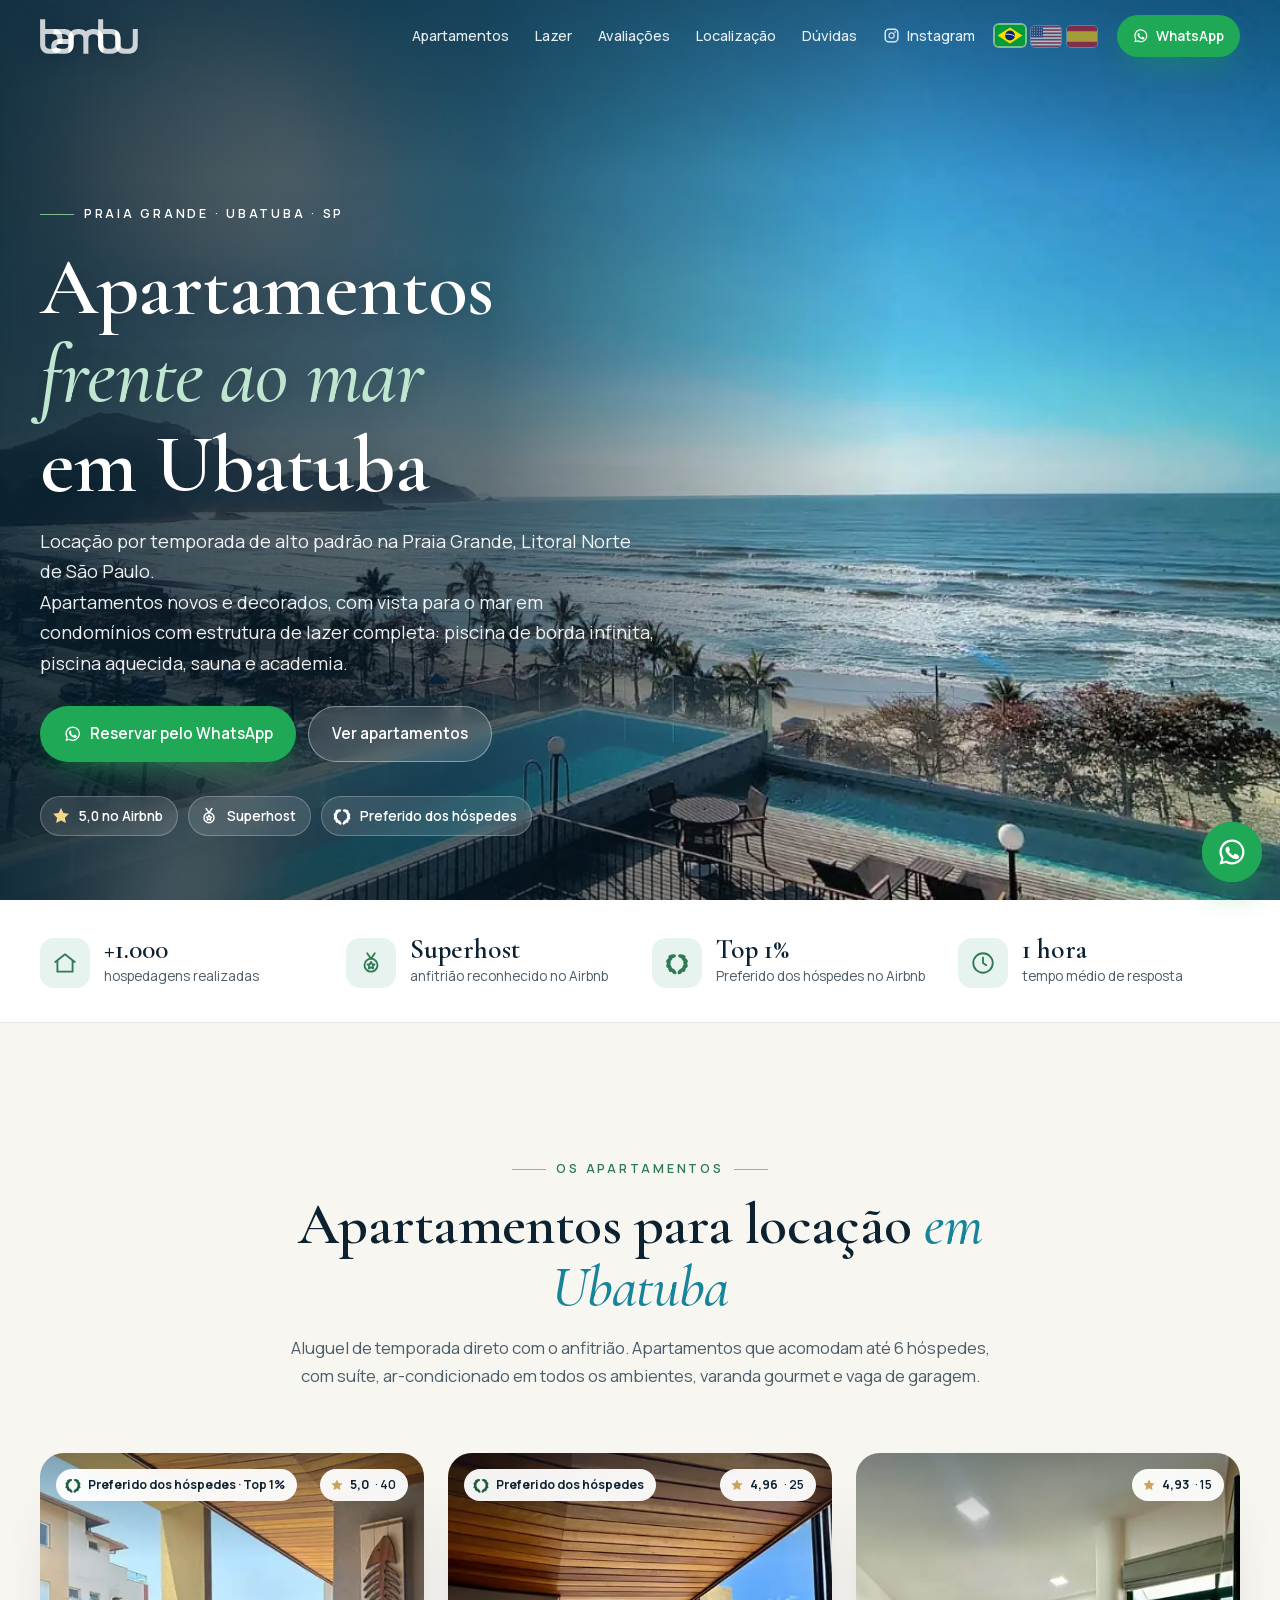
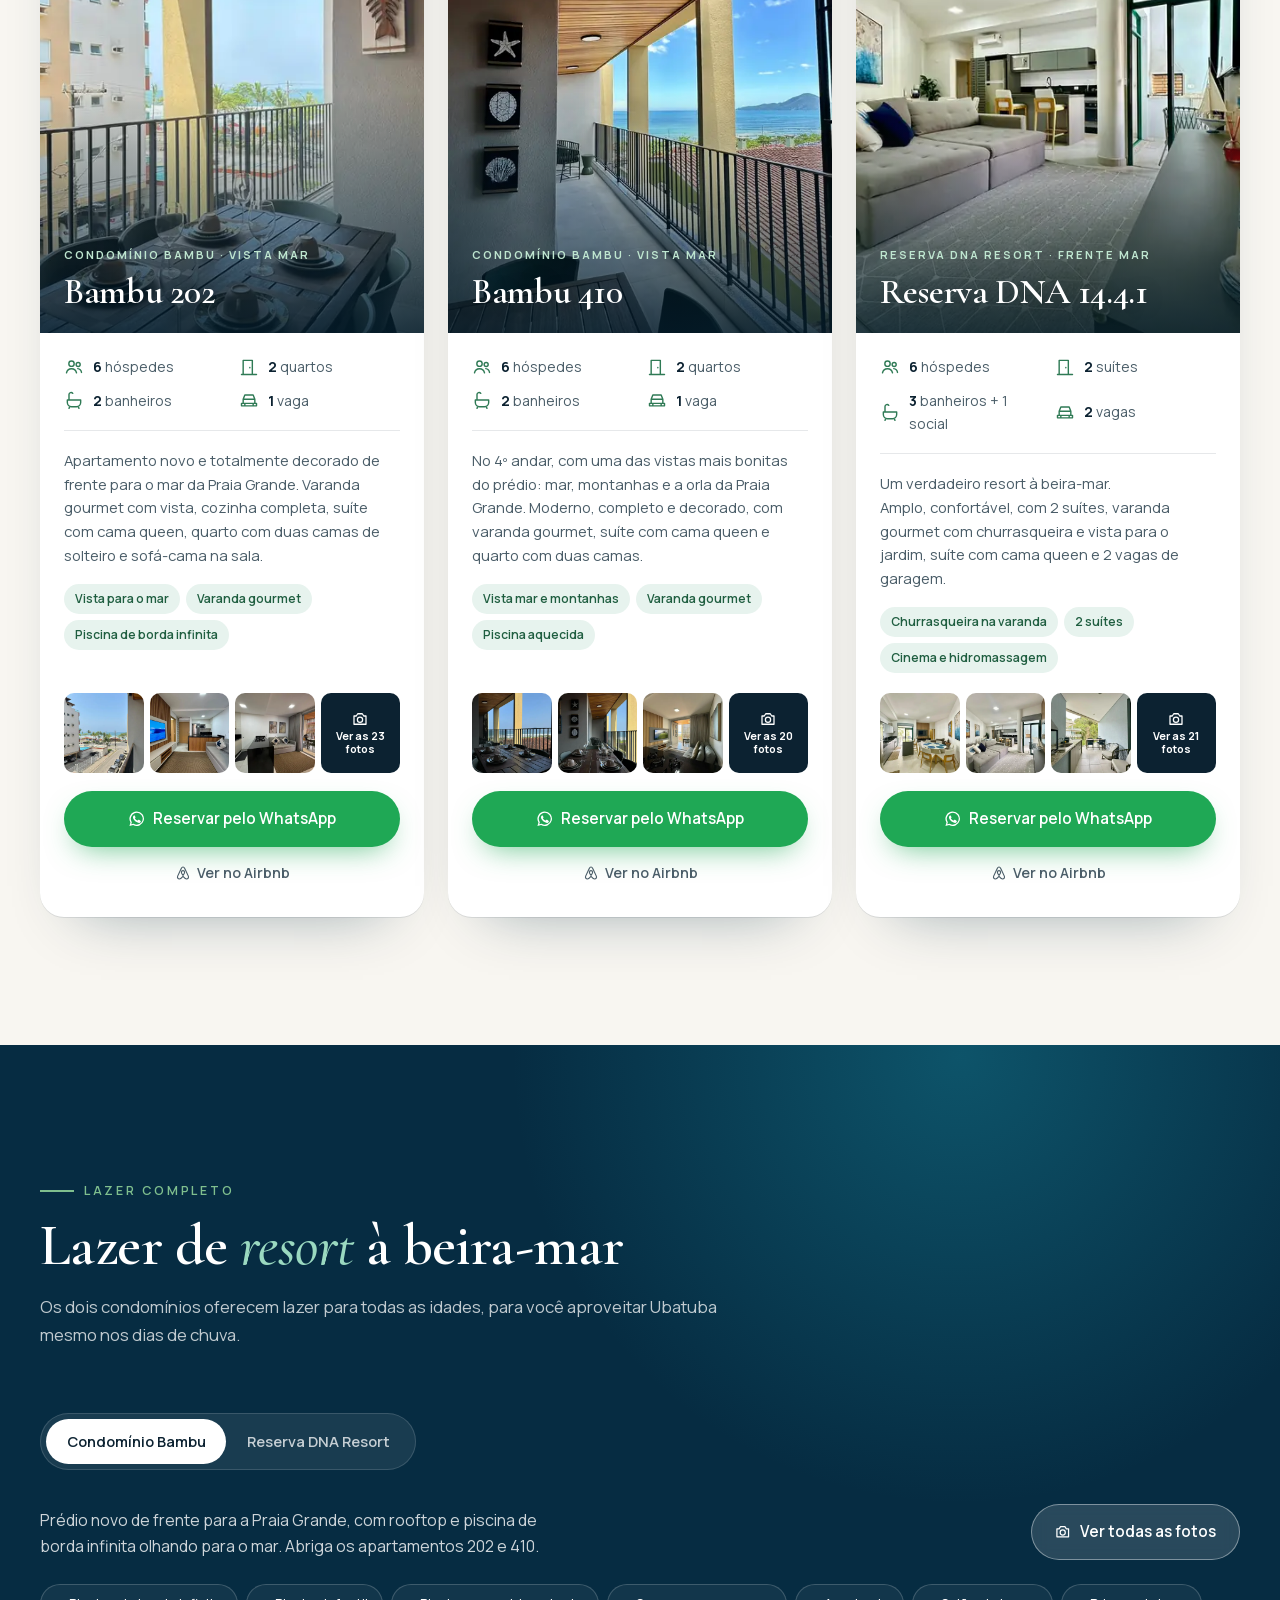
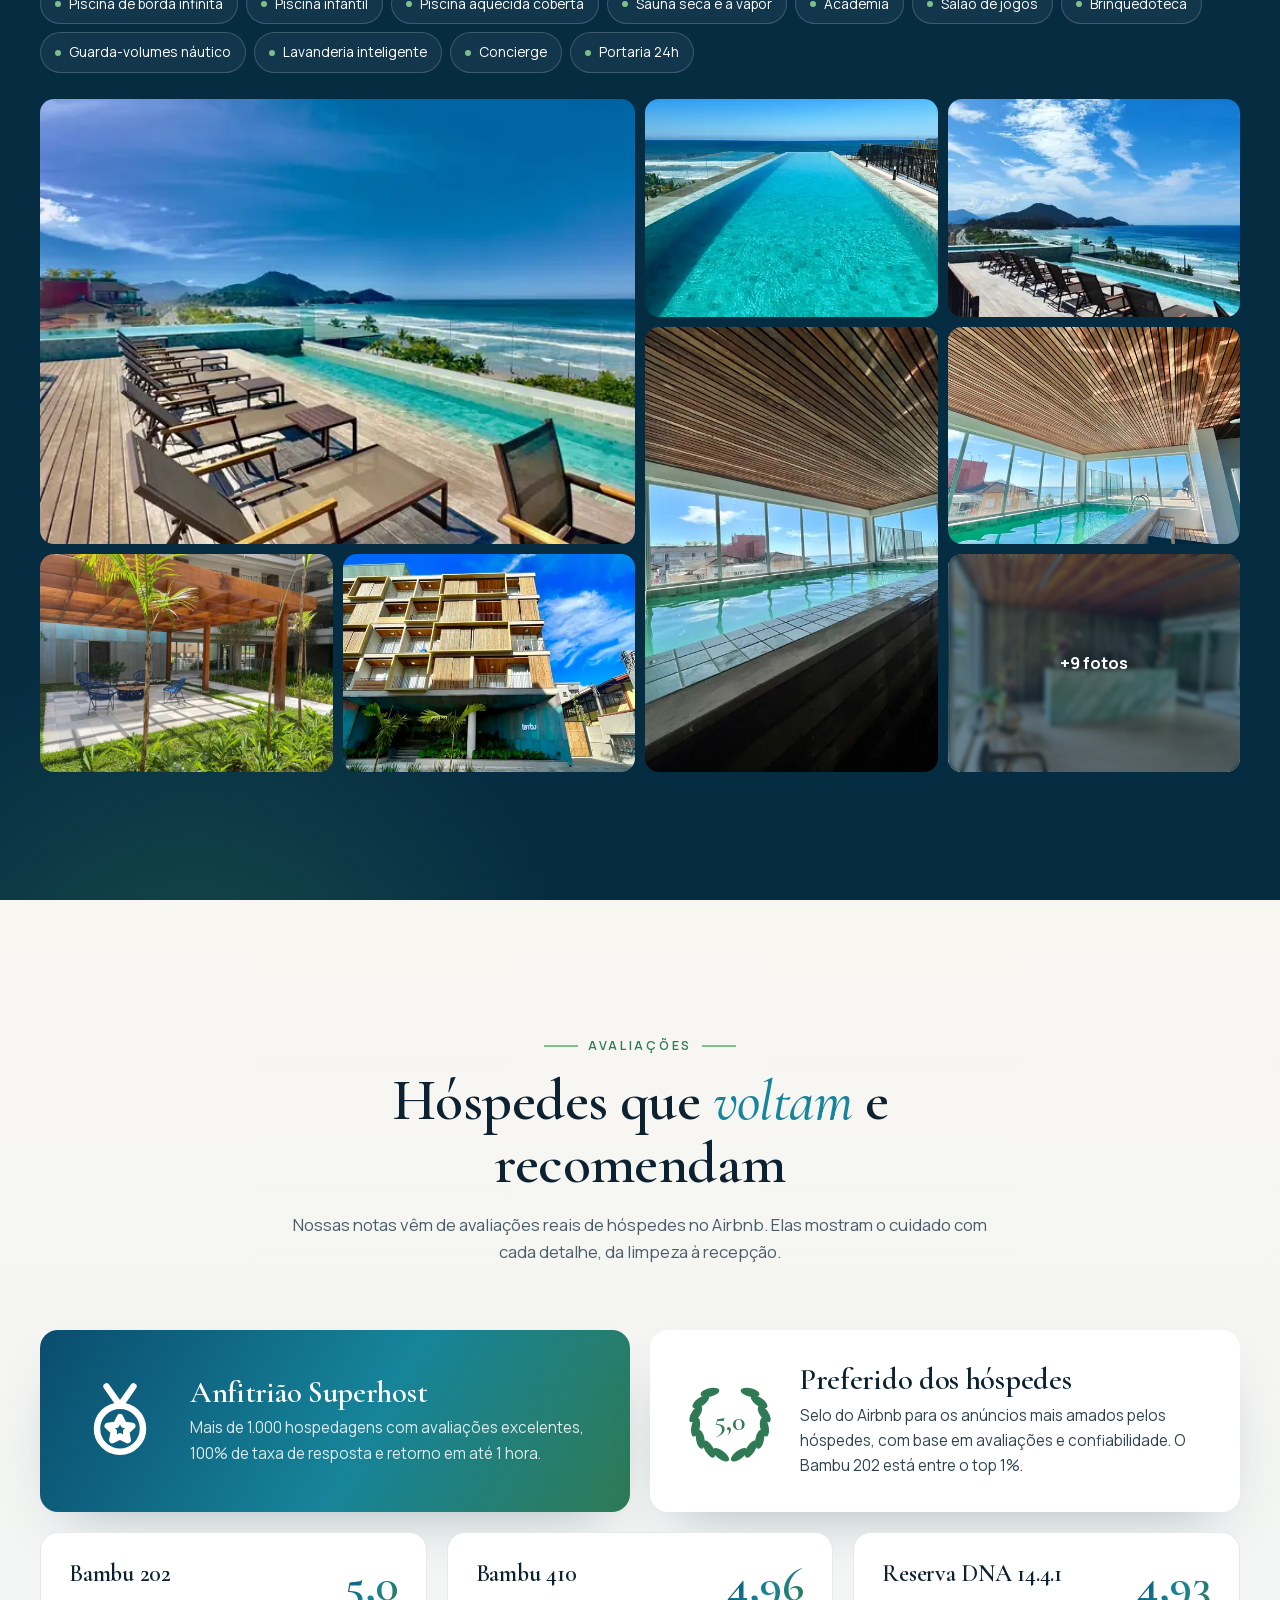
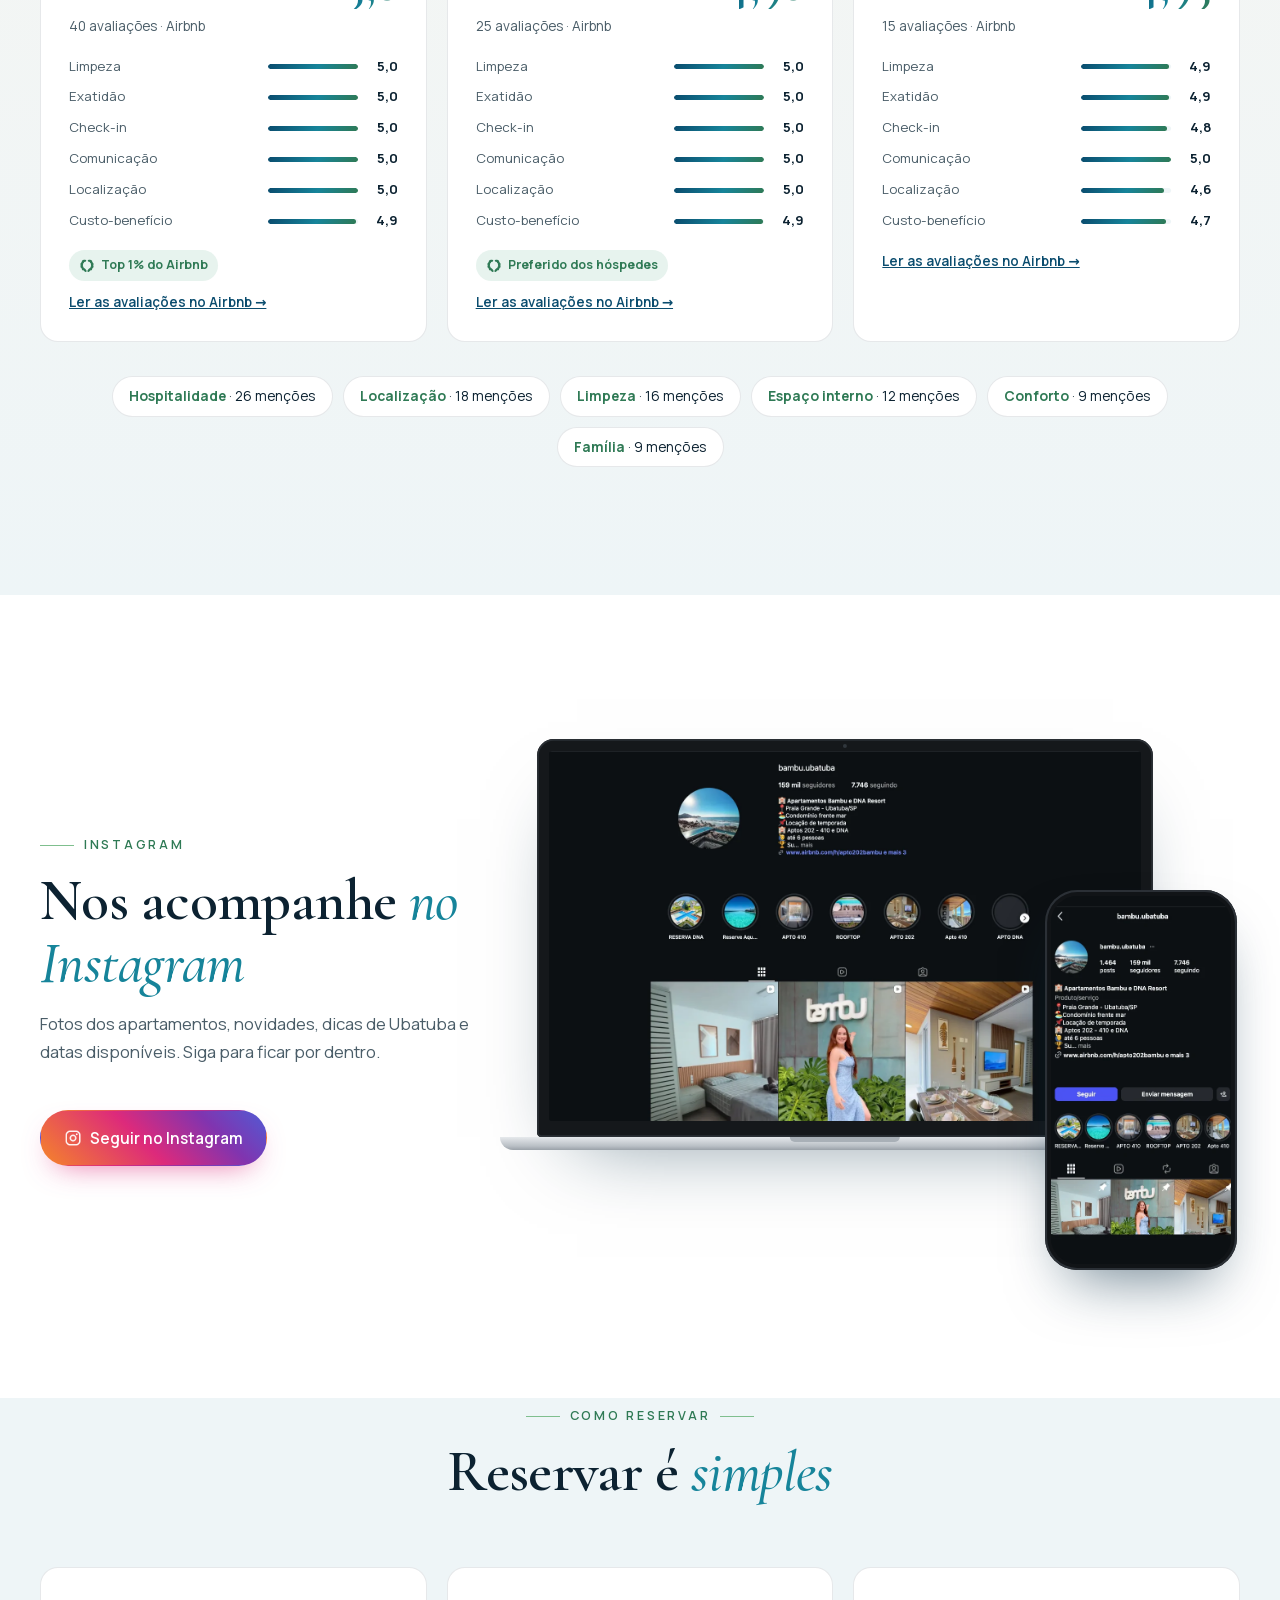
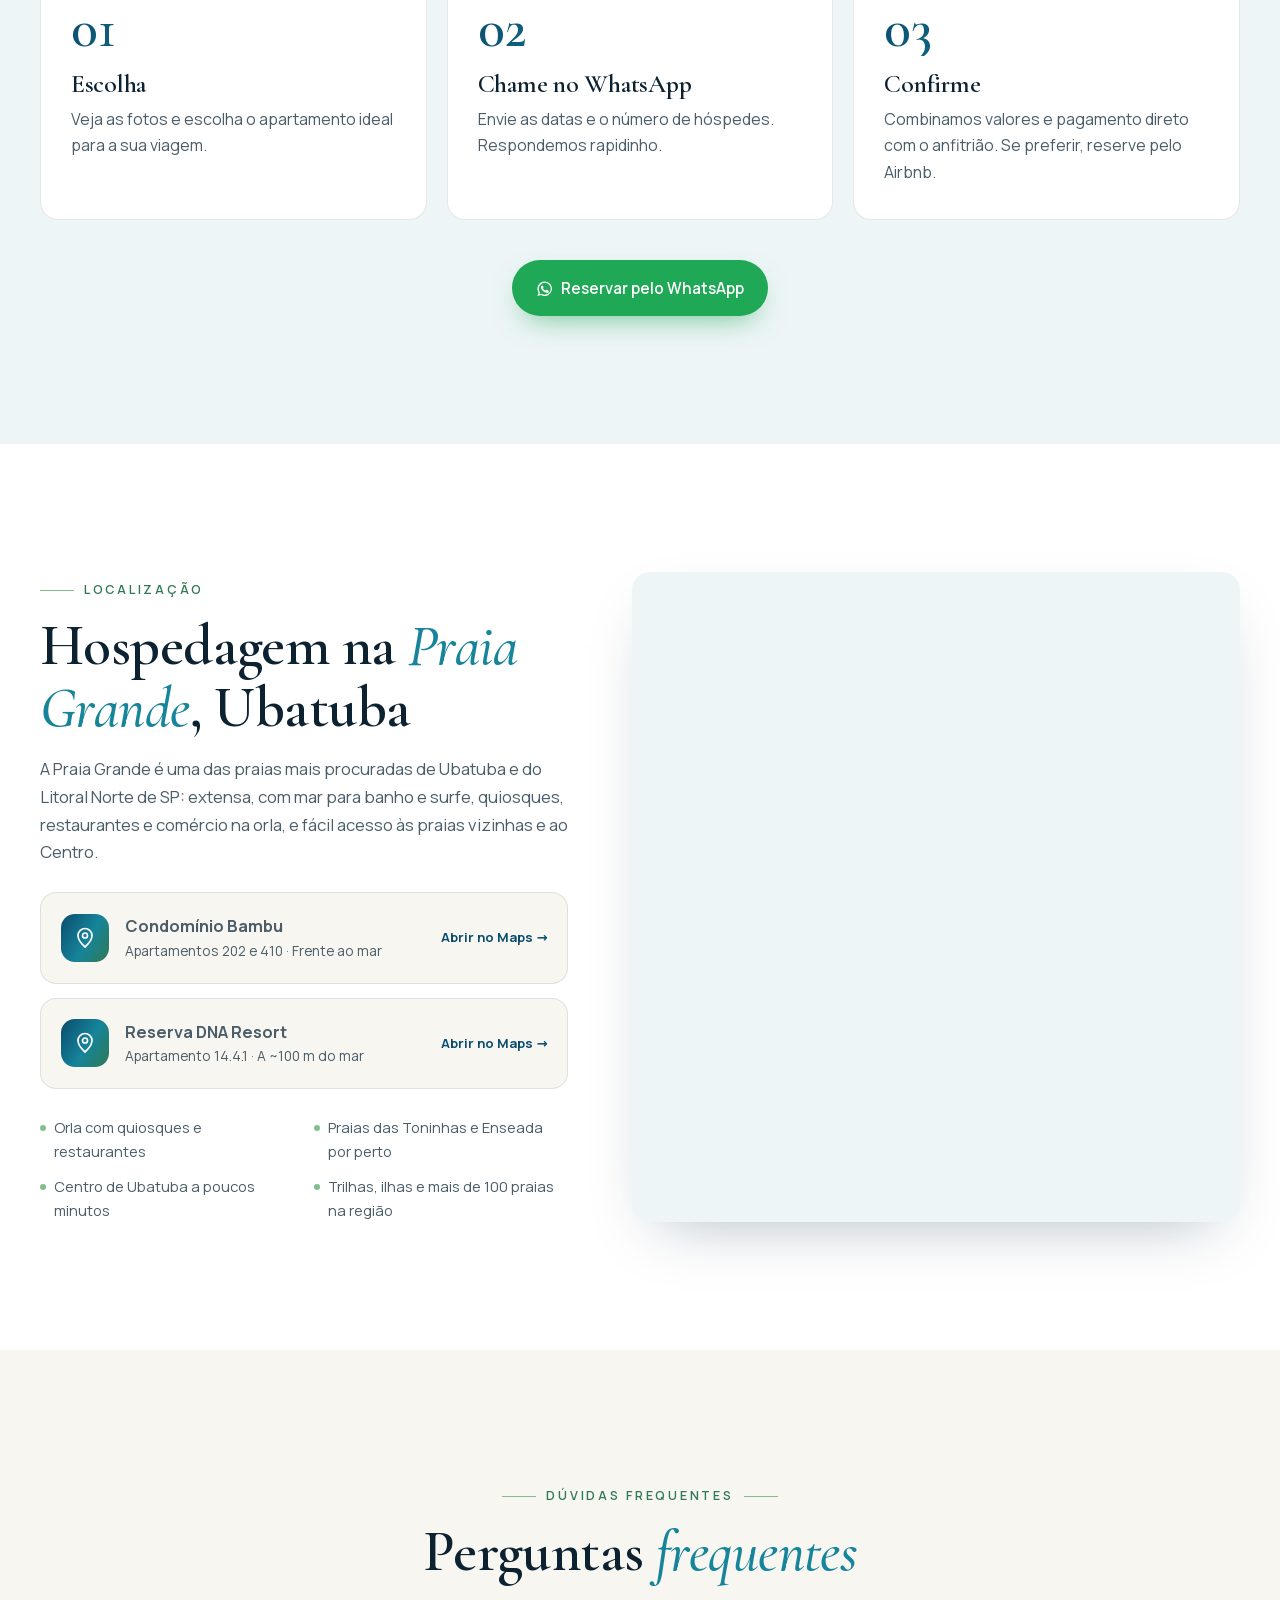
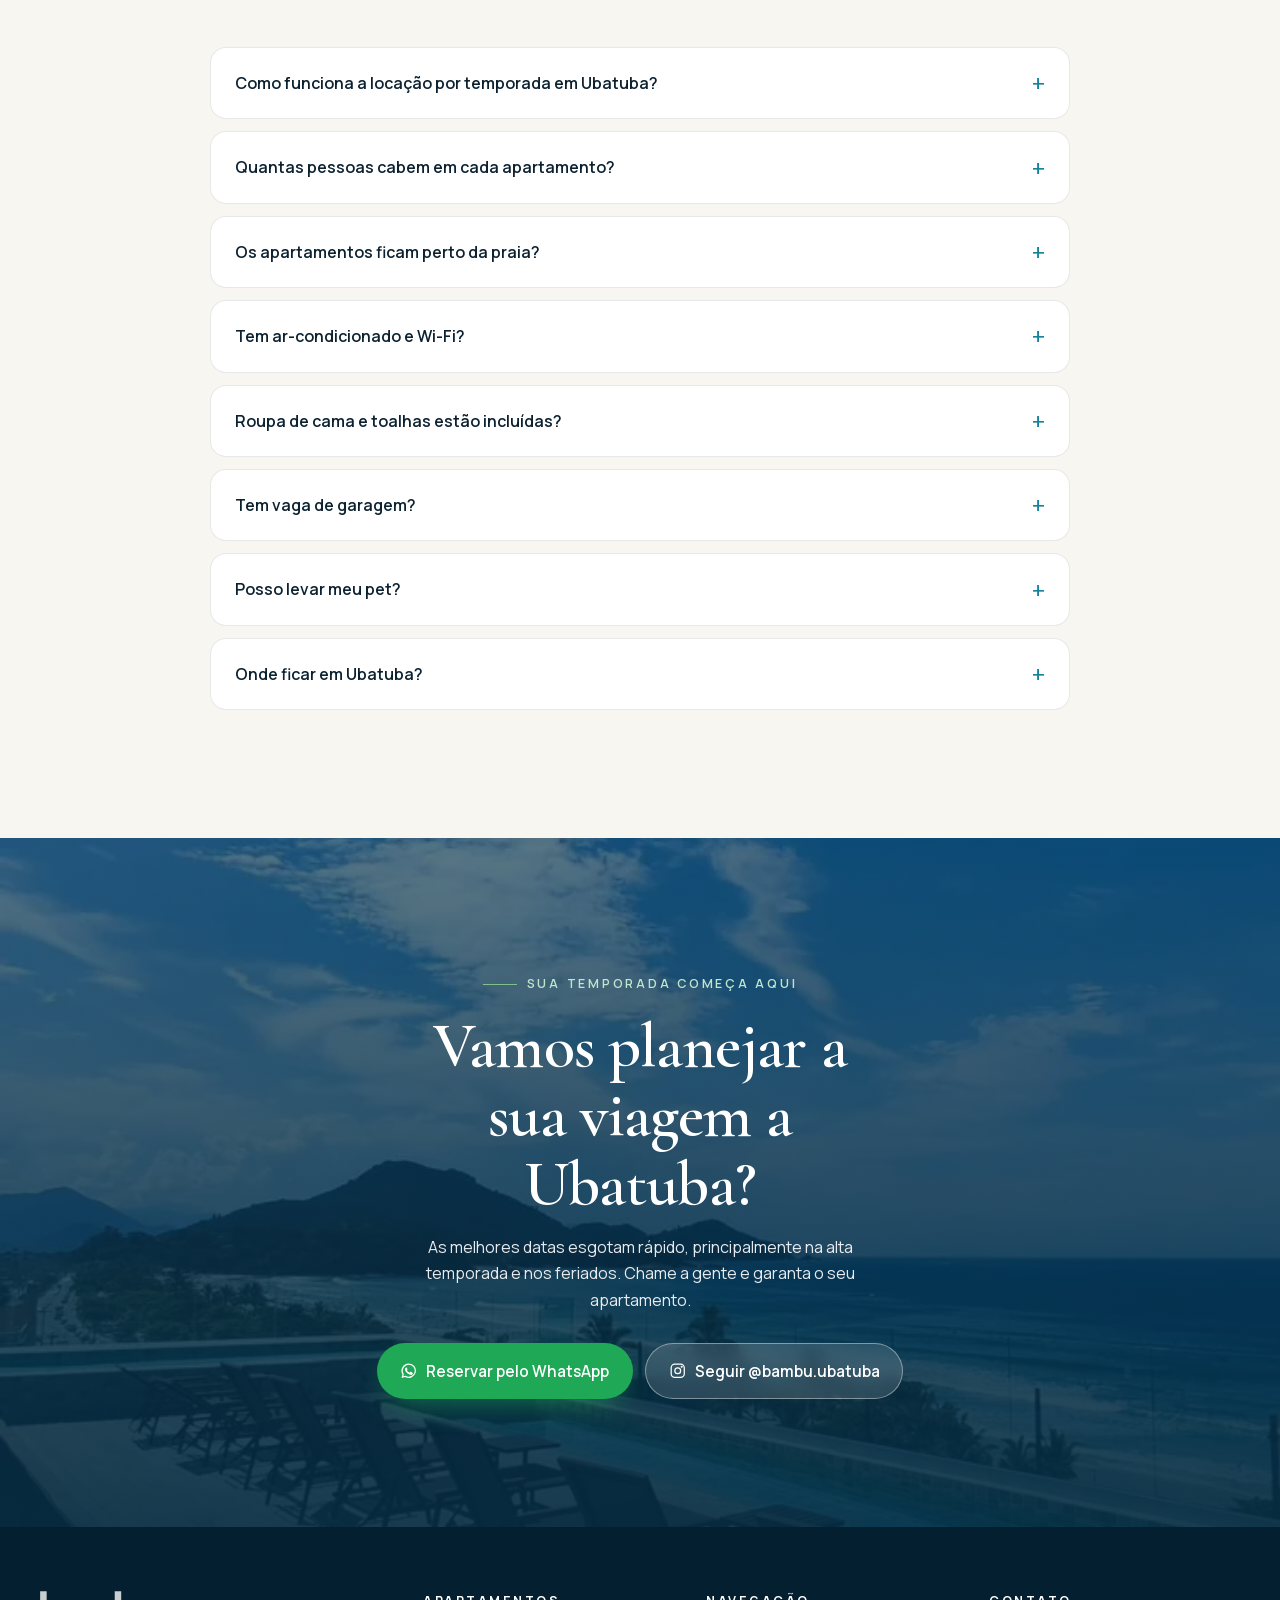
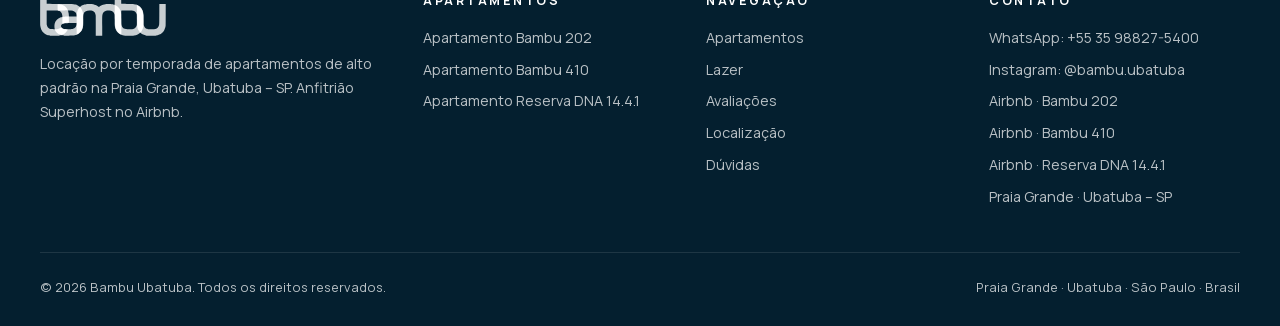
==== commit 50483ec2: "Instagram: remove o cartão de perfil, mantém só o botão (esquerda no desktop, centralizado no mobile" ====
--- a/site/index.html
+++ b/site/index.html
@@ -22,7 +22,7 @@
 <link rel="preload" href="fonts/manrope.woff2" as="font" type="font/woff2" crossorigin>
 <link rel="preload" as="image" href="img/hero/bambu-ubatuba-vista-mar-wide.webp" media="(min-aspect-ratio: 1/1)" fetchpriority="high">
 <link rel="preload" as="image" imagesrcset="img/hero/bambu-ubatuba-vista-mar-640.webp 640w, img/hero/bambu-ubatuba-vista-mar-960.webp 960w, img/hero/bambu-ubatuba-vista-mar-1200.webp 1200w" imagesizes="100vw" media="(max-aspect-ratio: 1/1)" fetchpriority="high">
-<style>@font-face{font-family:"Cormorant";src:url(fonts/cormorant.woff2) format("woff2");font-weight:500 600;font-style:normal;font-display:swap}@font-face{font-family:"Cormorant";src:url(fonts/cormorant-italic.woff2) format("woff2");font-weight:500;font-style:italic;font-display:swap}@font-face{font-family:"Manrope";src:url(fonts/manrope.woff2) format("woff2");font-weight:400 700;font-style:normal;font-display:swap}:root{--ink:#0c2231;--ink-soft:#4a5d68;--ocean-deep:#062c42;--ocean:#0a4c6e;--sea:#16849a;--bamboo:#2f7a55;--leaf:#7fbf8e;--mint:#e7f3ee;--mist:#eef5f7;--sand:#f8f6f1;--white:#fff;--line:rgba(12,34,49,.1);--gold:#c9a45c;--grad:linear-gradient(120deg,var(--ocean) 0%,var(--sea) 55%,var(--bamboo) 100%);--serif:"Cormorant","Cormorant Garamond",Georgia,"Times New Roman",serif;--sans:"Manrope",system-ui,-apple-system,"Segoe UI",Roboto,sans-serif;--r:18px;--shadow:0 24px 60px -28px rgba(6,44,66,.35);--wrap:1200px}*,*::before,*::after{box-sizing:border-box}html{scroll-behavior:smooth;-webkit-text-size-adjust:100%}body{margin:0;font-family:var(--sans);font-size:16px;line-height:1.65;color:var(--ink);background:var(--sand);-webkit-font-smoothing:antialiased;overflow-x:hidden}img{max-width:100%;height:auto;display:block}a{color:inherit}button{font:inherit;color:inherit;cursor:pointer}h1,h2,h3{font-family:var(--serif);font-weight:600;line-height:1.08;margin:0;letter-spacing:-.01em}p{margin:0 0 1em}.wrap{width:min(100% - 32px,var(--wrap));margin-inline:auto}.sr-only{position:absolute;width:1px;height:1px;overflow:hidden;clip:rect(0 0 0 0);white-space:nowrap}.skip{position:absolute;left:-999px;top:8px;background:#fff;padding:8px 14px;border-radius:8px;z-index:100}.skip:focus{left:8px}:focus-visible{outline:2px solid var(--sea);outline-offset:3px}section{scroll-margin-top:72px}.btn{display:inline-flex;align-items:center;justify-content:center;gap:.55em;padding:.95em 1.5em;border-radius:999px;font-weight:600;font-size:.95rem;text-decoration:none;border:1px solid transparent;transition:transform .2s,box-shadow .2s,background .2s,color .2s;white-space:nowrap}.btn svg{width:1.15em;height:1.15em;flex:none}.btn:hover{transform:translateY(-2px)}.btn-wa{background:#1fa855;color:#fff;box-shadow:0 12px 30px -12px rgba(31,168,85,.7)}.btn-wa:hover{background:#178f47}.btn-light{background:rgba(255,255,255,.14);color:#fff;border-color:rgba(255,255,255,.4);backdrop-filter:blur(8px)}.btn-light:hover{background:#fff;color:var(--ink)}.btn-line{background:transparent;color:var(--ink);border-color:var(--line)}.btn-line:hover{border-color:var(--ink)}.btn-dark{background:var(--ink);color:#fff}.hdr{position:fixed;inset:0 0 auto;z-index:50;color:#fff;transition:background .35s,box-shadow .35s,color .35s}.hdr.solid{background:rgba(255,255,255,.94);backdrop-filter:saturate(1.4) blur(14px);color:var(--ink);box-shadow:0 1px 0 var(--line)}.hdr-in{display:flex;align-items:center;gap:20px;height:72px}.logo{display:flex;align-items:center;gap:10px;text-decoration:none;margin-right:auto}.logo svg{width:34px;height:34px}.logo b{display:block;font-family:var(--serif);font-size:1.65rem;font-weight:600;line-height:1}.logo small{display:block;font-size:.62rem;letter-spacing:.34em;font-weight:600;opacity:.85;margin-top:3px}.nav{display:flex;gap:26px}.nav a{text-decoration:none;font-size:.9rem;font-weight:500;opacity:.9;position:relative}.nav a::after{content:"";position:absolute;left:0;right:0;bottom:-6px;height:1.5px;background:currentColor;transform:scaleX(0);transition:transform .25s;transform-origin:left}.nav a:hover::after{transform:scaleX(1)}.langs{display:flex;gap:6px;align-items:center}.langs a{display:block;width:30px;height:21px;border-radius:4px;overflow:hidden;opacity:.6;transition:opacity .2s,transform .2s;box-shadow:0 0 0 1px rgba(255,255,255,.4)}.hdr.solid .langs a{box-shadow:0 0 0 1px var(--line)}.langs a:hover,.langs a[aria-current]{opacity:1;transform:translateY(-1px)}.langs a[aria-current]{box-shadow:0 0 0 2px var(--leaf)}.langs svg{width:100%;height:100%;display:block}.hdr .btn-wa{padding:.65em 1.1em;font-size:.85rem}.burger{display:none;background:none;border:0;padding:8px;margin-right:-8px}.burger span{display:block;width:22px;height:2px;background:currentColor;margin:5px 0;border-radius:2px;transition:transform .3s,opacity .3s}.nav-open .burger span:nth-child(1){transform:translateY(7px) rotate(45deg)}.nav-open .burger span:nth-child(2){opacity:0}.nav-open .burger span:nth-child(3){transform:translateY(-7px) rotate(-45deg)}.logo img{display:block;height:35px;width:auto}.logo .logo-c{display:none}.hdr.solid .logo .logo-w{display:none}.hdr.solid .logo .logo-c{display:block}.ftr .logo img{height:45px}.nav-ig{display:inline-flex;align-items:center;gap:7px}.nav-ig img{width:17px;height:17px}.hdr-ig{display:none;width:40px;height:40px;place-items:center;border-radius:50%;transition:opacity .2s}.hdr-ig:hover{opacity:.8}.hdr-ig img{width:26px;height:26px}.hdr.solid .nav-ig img,.hdr.solid .hdr-ig img,.nav-open .nav-ig img{filter:brightness(0);opacity:.82}.hero{position:relative;min-height:100vh;min-height:100svh;display:flex;align-items:flex-end;color:#fff;overflow:hidden;background:var(--ocean-deep)}.hero picture,.hero picture img{position:absolute;inset:0;width:100%;height:100%;object-fit:cover}.hero picture img{object-position:50% 62%;animation:zoom 18s ease-out both}@keyframes zoom{from{transform:scale(1.08)}to{transform:scale(1)}}.hero::after{content:"";position:absolute;inset:0;background:linear-gradient(180deg,rgba(4,28,42,.5) 0%,rgba(4,28,42,.18) 14%,rgba(4,28,42,.5) 32%,rgba(4,28,42,.76) 55%,rgba(4,24,36,.94) 100%)}@media (max-aspect-ratio:1/1){.hero h1{text-shadow:0 2px 18px rgba(2,18,28,.55)}.hero h1 em{color:#e3f7ec}.hero p.lead{opacity:1;text-shadow:0 1px 12px rgba(2,18,28,.6)}.hero .eyebrow{text-shadow:0 1px 10px rgba(2,18,28,.6)}.hero .chip{background:rgba(4,28,42,.45)}}@media (min-aspect-ratio:1/1){.hero::after{background:linear-gradient(180deg,rgba(6,44,66,.45) 0%,rgba(6,44,66,0) 20%),linear-gradient(90deg,rgba(4,28,42,.86) 0%,rgba(4,28,42,.6) 38%,rgba(4,28,42,0) 70%)}.hero-in{padding-bottom:88px}}.hero-in{position:relative;z-index:1;padding:140px 0 64px}.eyebrow{display:inline-flex;align-items:center;gap:10px;font-size:.78rem;font-weight:600;letter-spacing:.22em;text-transform:uppercase}.eyebrow::before{content:"";width:34px;height:1.5px;background:var(--leaf)}.hero h1{font-size:clamp(2.6rem,6.4vw,5.4rem);max-width:13ch;margin:18px 0 18px;text-shadow:0 2px 30px rgba(0,0,0,.25)}.hero h1 em{font-style:italic;font-weight:500;color:#bfe6d0}.hero p.lead{font-size:clamp(1rem,1.5vw,1.15rem);max-width:56ch;opacity:.92}.hero-cta{display:flex;flex-wrap:wrap;gap:12px;margin:28px 0 34px}.chips{list-style:none;padding:0;margin:0;display:flex;flex-wrap:wrap;gap:10px}.chip{display:inline-flex;align-items:center;gap:8px;padding:8px 14px 8px 10px;border-radius:999px;background:rgba(255,255,255,.12);border:1px solid rgba(255,255,255,.25);backdrop-filter:blur(10px);font-size:.84rem;font-weight:600}.chip svg{width:20px;height:20px;flex:none}.trust{background:#fff;border-bottom:1px solid var(--line)}.trust ul{list-style:none;margin:0;padding:34px 0;display:grid;grid-template-columns:repeat(4,1fr);gap:24px}.trust li{display:flex;align-items:center;gap:14px}.trust .ic{width:50px;height:50px;border-radius:14px;display:grid;place-items:center;background:var(--mint);color:var(--bamboo);flex:none}.trust .ic svg{width:26px;height:26px}.trust strong{display:block;font-family:var(--serif);font-size:1.7rem;line-height:1}.trust span{font-size:.85rem;color:var(--ink-soft);line-height:1.35;display:block;margin-top:4px}.sec{padding:clamp(72px,10vw,128px) 0}.sec-head{max-width:720px;margin-bottom:clamp(40px,6vw,64px)}.sec-head.center{text-align:center;margin-inline:auto}.sec-head .eyebrow{color:var(--bamboo)}.sec-head h2{font-size:clamp(2.2rem,4.6vw,3.6rem);margin:14px 0 16px}.sec-head h2 em{font-style:italic;font-weight:500;color:var(--sea)}.sec-head p{color:var(--ink-soft);font-size:1.05rem}.center .eyebrow::after{content:"";width:34px;height:1.5px;background:var(--leaf)}.apts{display:grid;grid-template-columns:repeat(3,1fr);gap:24px;align-items:stretch}.apt{display:flex;flex-direction:column;background:#fff;border-radius:24px;overflow:hidden;box-shadow:0 1px 0 var(--line),0 30px 60px -40px rgba(6,44,66,.45);transition:transform .4s cubic-bezier(.2,.7,.2,1),box-shadow .4s}.apt:hover{transform:translateY(-6px);box-shadow:0 1px 0 var(--line),0 40px 70px -40px rgba(6,44,66,.55)}.apt-cover{position:relative;aspect-ratio:4/5;overflow:hidden;background:var(--mist)}.apt-img{position:absolute;inset:0;padding:0;border:0;background:none;display:block;width:100%}.apt-img img{width:100%;height:100%;object-fit:cover;transition:transform 1.1s cubic-bezier(.2,.7,.2,1)}.apt:hover .apt-img img{transform:scale(1.06)}.apt-cover::after{content:"";position:absolute;inset:0;background:linear-gradient(180deg,rgba(4,28,42,.35) 0%,rgba(4,28,42,0) 22%,rgba(4,28,42,0) 50%,rgba(4,28,42,.85) 100%);pointer-events:none}.apt-top{position:absolute;left:16px;right:16px;top:16px;z-index:1;display:flex;justify-content:space-between;align-items:center;gap:8px;pointer-events:none}.apt-fav,.apt-rate{white-space:nowrap;display:inline-flex;align-items:center;gap:6px;background:rgba(255,255,255,.95);color:var(--ink);padding:6px 12px 6px 8px;border-radius:999px;font-size:.76rem;font-weight:700;backdrop-filter:blur(6px)}.apt-rate{margin-left:auto;padding-left:10px;font-weight:600}.apt-rate svg{width:14px;height:14px;color:var(--gold)}.apt-cap{position:absolute;left:24px;right:24px;bottom:22px;z-index:1;color:#fff;pointer-events:none}.apt-cap .tag{color:#bfe6d0}.tag{font-size:.7rem;font-weight:700;letter-spacing:.18em;text-transform:uppercase;color:var(--sea)}.apt h3{font-size:clamp(2rem,2.8vw,2.5rem);margin-top:6px;text-shadow:0 2px 20px rgba(0,0,0,.3)}.apt-body{display:flex;flex-direction:column;flex:1;padding:22px 24px 24px}.specs{list-style:none;padding:0 0 18px;margin:0 0 18px;display:grid;grid-template-columns:1fr 1fr;gap:10px 14px;border-bottom:1px solid var(--line)}.specs li{display:flex;align-items:center;gap:9px;font-size:.88rem;color:var(--ink-soft)}.specs svg{width:20px;height:20px;color:var(--bamboo);flex:none}.specs b{color:var(--ink)}.apt-desc{color:var(--ink-soft);font-size:.93rem;line-height:1.6;margin-bottom:16px}.hl{list-style:none;padding:0;margin:0 0 20px;display:flex;flex-wrap:wrap;gap:6px}.hl li{font-size:.76rem;font-weight:600;padding:5px 11px;border-radius:999px;background:var(--mint);color:#1f5e40}.apt-thumbs{display:grid;grid-template-columns:repeat(4,1fr);gap:6px;margin:auto 0 18px}.apt-thumbs button{padding:0;border:0;border-radius:10px;overflow:hidden;aspect-ratio:1;background:var(--mist)}.apt-thumbs img{width:100%;height:100%;object-fit:cover;transition:opacity .2s}.apt-thumbs button:hover img{opacity:.8}.apt-all{display:flex!important;flex-direction:column;align-items:center;justify-content:center;gap:2px;background:var(--ink)!important;color:#fff;font-size:.68rem;font-weight:700;line-height:1.15;text-align:center;padding:4px!important}.apt-all svg{width:18px;height:18px}.apt-cta{display:flex;flex-direction:column;align-items:center;gap:6px}.apt-cta .btn{width:100%}.apt-link{display:inline-flex;align-items:center;gap:6px;font-size:.88rem;font-weight:600;color:var(--ink-soft);text-decoration:none;padding:.6em .2em}.apt-link svg{width:16px;height:16px}.apt-link:hover{color:var(--ink)}.leisure{background:var(--ocean-deep);color:#fff;position:relative;overflow:hidden}.leisure::before{content:"";position:absolute;inset:-30% -10% auto auto;width:70vw;height:70vw;background:radial-gradient(closest-side,rgba(22,132,154,.45),transparent);pointer-events:none}.leisure::after{content:"";position:absolute;inset:auto auto -35% -15%;width:60vw;height:60vw;background:radial-gradient(closest-side,rgba(47,122,85,.4),transparent);pointer-events:none}.leisure .wrap{position:relative;z-index:1}.leisure .sec-head .eyebrow{color:var(--leaf)}.leisure .sec-head p{color:rgba(255,255,255,.75)}.leisure .sec-head h2 em{color:#9ad9c0}.tabs{display:inline-flex;padding:5px;border-radius:999px;background:rgba(255,255,255,.08);border:1px solid rgba(255,255,255,.14);margin-bottom:34px;flex-wrap:wrap}.tabs button{background:none;border:0;padding:.7em 1.4em;border-radius:999px;font-weight:600;font-size:.92rem;color:rgba(255,255,255,.75)}.tabs button[aria-selected=true]{background:#fff;color:var(--ink)}.panel[hidden]{display:none}.panel-top{display:flex;justify-content:space-between;align-items:flex-end;gap:24px;flex-wrap:wrap;margin-bottom:24px}.panel-top p{max-width:60ch;color:rgba(255,255,255,.8);margin:0}.amen{list-style:none;padding:0;margin:0 0 26px;display:flex;flex-wrap:wrap;gap:8px}.amen li{display:flex;align-items:center;gap:8px;font-size:.86rem;padding:8px 14px;border-radius:999px;border:1px solid rgba(255,255,255,.18);background:rgba(255,255,255,.05)}.amen li::before{content:"";width:6px;height:6px;border-radius:50%;background:var(--leaf)}.bento{display:grid;grid-template-columns:repeat(4,1fr);grid-auto-rows:clamp(140px,17vw,230px);gap:10px}.bento button{padding:0;border:0;border-radius:14px;overflow:hidden;background:rgba(255,255,255,.06);position:relative}.bento button:nth-child(1){grid-column:span 2;grid-row:span 2}.bento button:nth-child(4){grid-row:span 2}.bento img{width:100%;height:100%;object-fit:cover;transition:transform .8s cubic-bezier(.2,.7,.2,1)}.bento button:hover img{transform:scale(1.06)}.bento .count{position:absolute;inset:0;display:grid;place-items:center;background:rgba(6,44,66,.6);font-weight:700;font-size:1.05rem;backdrop-filter:blur(2px)}.reviews{background:linear-gradient(180deg,var(--sand),var(--mist))}.rev-top{display:grid;grid-template-columns:1fr 1fr;gap:20px;margin-bottom:20px}.award{border-radius:var(--r);padding:34px;display:flex;gap:24px;align-items:center;background:#fff;box-shadow:var(--shadow)}.award.dark{background:var(--grad);color:#fff}.award svg.big{width:92px;height:92px;flex:none}.award h3{font-size:1.9rem;margin-bottom:6px}.award p{margin:0;font-size:.95rem;opacity:.85}.scores{display:grid;grid-template-columns:repeat(3,1fr);gap:20px}.score{background:#fff;border-radius:var(--r);padding:28px;border:1px solid var(--line)}.score header{display:flex;justify-content:space-between;align-items:flex-start;gap:12px;margin-bottom:6px}.score h3{font-size:1.5rem}.score .big{font-family:var(--serif);font-size:3rem;line-height:1;font-weight:600;background:var(--grad);-webkit-background-clip:text;background-clip:text;color:transparent}.score .sub{font-size:.85rem;color:var(--ink-soft);margin-bottom:18px}.bars{list-style:none;padding:0;margin:0 0 18px;display:grid;gap:9px}.bars li{display:grid;grid-template-columns:1fr 90px 30px;gap:10px;align-items:center;font-size:.83rem;color:var(--ink-soft)}.bars i{display:block;height:5px;border-radius:5px;background:var(--mist);overflow:hidden}.bars i::before{content:"";display:block;height:100%;width:var(--v);background:var(--grad);border-radius:5px}.bars b{color:var(--ink);text-align:right}.score .fav{display:inline-flex;align-items:center;gap:6px;font-size:.78rem;font-weight:700;color:var(--bamboo);background:var(--mint);padding:5px 10px;border-radius:999px}.score .fav svg{width:16px;height:16px}.score a{font-size:.85rem;font-weight:600;color:var(--ocean)}.quotes{display:grid;grid-template-columns:repeat(3,1fr);gap:20px;margin-top:20px}.quote{background:#fff;border-radius:var(--r);padding:30px;border:1px solid var(--line);display:flex;flex-direction:column}.quote .stars{display:flex;gap:2px;color:var(--gold);margin-bottom:14px}.quote .stars svg{width:16px;height:16px}.quote blockquote{margin:0 0 18px;font-family:var(--serif);font-size:1.3rem;line-height:1.35;font-style:italic;flex:1}.quote figcaption{font-size:.85rem;color:var(--ink-soft)}.quote figcaption b{color:var(--ink);display:block}.topics{display:flex;flex-wrap:wrap;gap:10px;justify-content:center;margin-top:34px}.topics span{background:#fff;border:1px solid var(--line);padding:8px 16px;border-radius:999px;font-size:.86rem}.topics b{color:var(--bamboo)}.ig{background:#fff}.ig-grid{display:grid;grid-template-columns:minmax(0,.85fr) minmax(0,1.4fr);gap:clamp(28px,5vw,72px);align-items:center}.ig-card{background:var(--sand);border:1px solid var(--line);border-radius:22px;padding:24px;display:flex;flex-direction:column;gap:20px}.ig-prof{display:flex;align-items:center;gap:16px;min-width:0}.ig-av{width:78px;height:78px;border-radius:50%;padding:3px;background:linear-gradient(45deg,#f58529,#dd2a7b,#8134af,#515bd4);flex:none}.ig-av>span{display:grid;place-items:center;width:100%;height:100%;border-radius:50%;background:#fff;border:3px solid #fff}.ig-av img{width:78%;height:auto}.ig-prof b{display:block;font-size:1.08rem}.ig-prof small{display:block;color:var(--ink-soft);font-size:.86rem;line-height:1.4}.btn-ig{background:linear-gradient(45deg,#f58529,#dd2a7b 45%,#8134af 75%,#515bd4);color:#fff;box-shadow:0 12px 30px -14px rgba(221,42,123,.7)}.btn-ig img{width:18px;height:18px}.ig-feed{display:grid;grid-template-columns:repeat(3,1fr);gap:8px}.ig-tile{position:relative;display:block;aspect-ratio:1;border-radius:14px;overflow:hidden;background:var(--mist)}.ig-tile .ph{width:100%;height:100%;object-fit:cover;transition:transform .8s cubic-bezier(.2,.7,.2,1)}.ig-ov{position:absolute;inset:0;display:grid;place-items:center;background:rgba(6,44,66,.45);opacity:0;transition:opacity .3s}.ig-ov img{width:34px;height:34px}.ig-tile:hover .ig-ov,.ig-tile:focus-visible .ig-ov{opacity:1}.ig-tile:hover .ph{transform:scale(1.06)}.steps{list-style:none;padding:0;margin:0;display:grid;grid-template-columns:repeat(3,1fr);gap:20px;counter-reset:s}.steps li{background:#fff;border-radius:var(--r);padding:34px 30px;border:1px solid var(--line);position:relative;counter-increment:s}.steps li::before{content:"0" counter(s);font-family:var(--serif);font-size:3.4rem;line-height:1;font-weight:600;background:var(--grad);-webkit-background-clip:text;background-clip:text;color:transparent;display:block;margin-bottom:14px}.steps h3{font-size:1.6rem;margin-bottom:8px}.steps p{color:var(--ink-soft);margin:0}.book-cta{display:flex;justify-content:center;gap:12px;flex-wrap:wrap;margin-top:40px}.loc{background:#fff}.loc-grid{display:grid;grid-template-columns:1fr 1.15fr;gap:clamp(28px,5vw,64px);align-items:stretch}.places{display:grid;gap:14px;margin:26px 0}.place{display:flex;gap:16px;align-items:center;padding:20px;border:1px solid var(--line);border-radius:16px;text-decoration:none;transition:border-color .2s,box-shadow .2s,transform .2s;background:var(--sand)}.place:hover{border-color:var(--sea);box-shadow:var(--shadow);transform:translateY(-2px)}.place .pin{width:48px;height:48px;border-radius:14px;background:var(--grad);color:#fff;display:grid;place-items:center;flex:none}.place .pin svg{width:24px;height:24px}.place b{display:block;font-size:1.02rem}.place span{display:block;font-size:.86rem;color:var(--ink-soft)}.place .go{margin-left:auto;font-size:.82rem;font-weight:700;color:var(--ocean);white-space:nowrap}.near{list-style:none;padding:0;margin:0;display:grid;grid-template-columns:1fr 1fr;gap:10px 20px;font-size:.92rem;color:var(--ink-soft)}.near li{display:flex;gap:8px;align-items:baseline}.near li::before{content:"";width:6px;height:6px;border-radius:50%;background:var(--leaf);flex:none;transform:translateY(-2px)}.map{border-radius:var(--r);overflow:hidden;min-height:420px;background:var(--mist);position:relative;box-shadow:var(--shadow)}.map iframe{position:absolute;inset:0;width:100%;height:100%;border:0}.faq-list{max-width:860px;margin:0 auto;display:grid;gap:12px}.faq-list details{background:#fff;border:1px solid var(--line);border-radius:16px;padding:0 24px;transition:box-shadow .2s}.faq-list details[open]{box-shadow:var(--shadow)}.faq-list summary{list-style:none;cursor:pointer;padding:22px 0;font-weight:600;display:flex;justify-content:space-between;gap:20px;align-items:center}.faq-list summary::-webkit-details-marker{display:none}.faq-list summary::after{content:"+";font-size:1.5rem;font-weight:400;color:var(--sea);transition:transform .25s;line-height:1}.faq-list details[open] summary::after{transform:rotate(45deg)}.faq-list details p{color:var(--ink-soft);padding-bottom:22px;margin:0}.final{position:relative;color:#fff;text-align:center;overflow:hidden;background:var(--ocean-deep)}.final img{position:absolute;inset:0;width:100%;height:100%;object-fit:cover;opacity:.55}.final::after{content:"";position:absolute;inset:0;background:linear-gradient(180deg,rgba(6,44,66,.35),rgba(6,44,66,.85))}.final .wrap{position:relative;z-index:1}.final h2{font-size:clamp(2.4rem,5vw,4rem);max-width:16ch;margin:16px auto}.final p{max-width:56ch;margin:0 auto 30px;opacity:.9}.final .eyebrow{color:#bfe6d0}.final .hero-cta{justify-content:center;margin:0}.ftr{background:#041f2f;color:rgba(255,255,255,.72);padding:64px 0 28px;font-size:.9rem}.ftr-grid{display:grid;grid-template-columns:1.4fr 1fr 1fr 1fr;gap:32px;margin-bottom:44px}.ftr .logo{color:#fff;margin-bottom:16px}.ftr h4{color:#fff;font-size:.78rem;letter-spacing:.2em;text-transform:uppercase;margin:0 0 14px}.ftr ul{list-style:none;padding:0;margin:0;display:grid;gap:8px}.ftr a{text-decoration:none}.ftr a:hover{color:#fff}.ftr-bot{border-top:1px solid rgba(255,255,255,.1);padding-top:24px;display:flex;justify-content:space-between;gap:16px;flex-wrap:wrap;font-size:.8rem}.fab{position:fixed;right:18px;bottom:18px;z-index:40;width:60px;height:60px;border-radius:50%;background:#1fa855;color:#fff;display:grid;place-items:center;box-shadow:0 14px 34px -10px rgba(31,168,85,.8);transition:transform .2s}.fab:hover{transform:scale(1.07)}.fab svg{width:30px;height:30px}.fab::before{content:"";position:absolute;inset:0;border-radius:50%;border:2px solid #1fa855;animation:ping 2.4s infinite}@keyframes ping{0%{transform:scale(1);opacity:.7}80%,100%{transform:scale(1.5);opacity:0}}.lb{position:fixed;inset:0;z-index:90;background:rgba(3,18,28,.96);display:none;flex-direction:column;color:#fff}.lb.open{display:flex}.lb-top{display:flex;justify-content:space-between;align-items:center;padding:14px 18px;font-size:.9rem}.lb-top b{font-family:var(--serif);font-size:1.3rem;font-weight:600}.lb-stage{flex:1;position:relative;display:flex;align-items:center;justify-content:center;min-height:0;padding:0 64px;touch-action:pan-y}.lb-stage img{max-width:100%;max-height:100%;object-fit:contain;border-radius:8px;user-select:none;-webkit-user-drag:none}.lb button{background:rgba(255,255,255,.1);border:0;color:#fff;width:46px;height:46px;border-radius:50%;display:grid;place-items:center;transition:background .2s}.lb button:hover{background:rgba(255,255,255,.22)}.lb button svg{width:22px;height:22px}.lb-prev,.lb-next{position:absolute;top:50%;transform:translateY(-50%)}.lb-prev{left:10px}.lb-next{right:10px}.lb-cap{text-align:center;padding:12px 18px 20px;font-size:.9rem;opacity:.85}.js .rv{opacity:0;transform:translateY(26px);transition:opacity .9s ease,transform .9s cubic-bezier(.2,.7,.2,1)}.js .rv.in{opacity:1;transform:none}@media (prefers-reduced-motion:reduce){*{animation:none!important;transition:none!important}html{scroll-behavior:auto}.js .rv{opacity:1;transform:none}}@media (max-width:1080px){.nav{display:none}.burger{display:block}.hdr-ig{display:grid}.nav-open .nav{display:flex;position:fixed;top:72px;left:0;right:0;flex-direction:column;gap:0;background:#fff;color:var(--ink);padding:8px 16px 20px;box-shadow:0 20px 40px -20px rgba(0,0,0,.3)}.nav-open .nav a{padding:14px 4px;border-bottom:1px solid var(--line);font-size:1rem}.nav-open .hdr{background:#fff;color:var(--ink)}.trust ul{grid-template-columns:repeat(2,1fr)}.scores,.quotes{grid-template-columns:1fr 1fr}.apts{display:flex;overflow-x:auto;scroll-snap-type:x mandatory;gap:16px;margin-inline:-16px;padding:6px 16px 34px;scroll-padding-inline:16px;scrollbar-width:none;-webkit-overflow-scrolling:touch}.apts::-webkit-scrollbar{display:none}.apt{flex:0 0 min(84vw,380px);scroll-snap-align:start}.apt:hover{transform:none}.ftr-grid{grid-template-columns:1fr 1fr}}@media (max-width:860px){.loc-grid,.rev-top{grid-template-columns:1fr}.steps{grid-template-columns:1fr}.ig-grid{grid-template-columns:1fr}.ig-feed{gap:6px}.ig-tile{border-radius:10px}.bento{grid-template-columns:repeat(2,1fr);grid-auto-rows:150px}.bento button:nth-child(4){grid-row:span 1}.map{min-height:340px}}@media (max-width:640px){.hdr .btn-wa{display:none}.hdr-in{gap:12px}.langs a{width:26px;height:18px}.logo b{font-size:1.4rem}.logo small{letter-spacing:.26em}.hero-in{padding-bottom:40px}.hero-cta .btn{flex:1 1 100%}.trust ul{grid-template-columns:1fr 1fr;gap:20px 12px;padding:26px 0}.trust .ic{width:42px;height:42px}.trust strong{font-size:1.4rem}.specs{grid-template-columns:repeat(2,1fr)}.scores,.quotes{grid-template-columns:1fr}.award{padding:26px;flex-direction:column;align-items:flex-start;gap:16px}.near{grid-template-columns:1fr}.place .go{display:none}.ftr-grid{grid-template-columns:1fr}.lb-stage{padding:0 8px}.lb-prev,.lb-next{top:auto;bottom:-58px;transform:none}.lb-cap{padding-bottom:70px}.apt-rate .n{display:none}.apt-fav,.apt-rate{font-size:.72rem}.fab{width:56px;height:56px;right:14px;bottom:14px}}@media (max-width:380px){.langs{gap:4px}.langs a{width:22px;height:16px}.logo svg{width:28px;height:28px}}html.lenis,html.lenis body{height:auto}.lenis.lenis-smooth{scroll-behavior:auto!important}.lenis.lenis-smooth [data-lenis-prevent]{overscroll-behavior:contain}.lenis.lenis-stopped{overflow:hidden}.hdr:not(.solid) .logo-w{filter:drop-shadow(0 1px 10px rgba(2,18,28,.35))}.ig-mock{position:relative;display:block;width:100%;max-width:700px;margin-inline:auto;aspect-ratio:1.28;container-type:inline-size;text-decoration:none;color:#111;transition:transform .6s cubic-bezier(.2,.7,.2,1)}.ig-mock:hover{transform:translateY(-6px)}.lp{position:absolute;left:0;top:3%;width:88%}.lp-screen{position:relative;display:block;background:#15181b;border-radius:2.4cqw 2.4cqw .6cqw .6cqw;padding:1.7cqw 1.7cqw 2.2cqw;box-shadow:0 0 0 .25cqw #2a2f34 inset,0 40px 80px -40px rgba(6,44,66,.55)}.lp-cam{position:absolute;top:.6cqw;left:50%;width:.6cqw;height:.6cqw;border-radius:50%;background:#30363c;transform:translateX(-50%)}.lp-display{display:block;aspect-ratio:16/10;background:#fff;border-radius:.5cqw;overflow:hidden;font-size:1.12cqw;line-height:1.35;font-family:-apple-system,"Segoe UI",Roboto,Helvetica,Arial,sans-serif}.lp-base{position:relative;display:block;height:1.9cqw;width:112%;margin-left:-6%;background:linear-gradient(180deg,#e6e9ec,#b9bfc5 70%,#9aa1a8);border-radius:0 0 2.4cqw 2.4cqw;box-shadow:0 30px 40px -30px rgba(6,44,66,.6)}.lp-base::after{content:"";position:absolute;top:0;left:50%;width:16%;height:38%;transform:translateX(-50%);background:#a9b0b7;border-radius:0 0 1cqw 1cqw}.ph{position:absolute;right:0;bottom:0;width:27.5%;aspect-ratio:435/858;background:#111417;border-radius:4.6cqw;padding:.9cqw;box-shadow:0 0 0 .3cqw #2b3036 inset,0 30px 60px -24px rgba(6,44,66,.6)}.ph-display{position:relative;display:block;height:100%;background:#fff;border-radius:3.8cqw;overflow:hidden;font-size:.86cqw;line-height:1.35;font-family:-apple-system,"Segoe UI",Roboto,Helvetica,Arial,sans-serif}.ph-display::before{content:"";position:absolute;top:1.1em;left:50%;width:34%;height:2.6em;transform:translateX(-50%);background:#000;border-radius:2em;z-index:2}.m-print{width:100%;height:100%;object-fit:cover;object-position:top}.m-av{display:block;flex:none;border-radius:50%;padding:.22em;background:linear-gradient(45deg,#f58529,#dd2a7b,#8134af,#515bd4)}.m-av>span{display:grid;place-items:center;width:100%;height:100%;border-radius:50%;background:#fff;border:.25em solid #fff}.m-av img{width:78%;height:auto}.m-btn{display:inline-block;background:#0095f6;color:#fff;font-weight:600;border-radius:.55em;padding:.38em 1.1em;text-align:center}.m-btn.g{background:#efefef;color:#111}.m-bio{line-height:1.45}.m-link{color:#00376b;font-weight:600}.m-hls{display:flex}.m-hl{display:flex;flex-direction:column;align-items:center;gap:.4em;font-size:.82em;font-weight:600}.m-hlc{display:block;border-radius:50%;padding:.18em;border:.1em solid #dbdbdb}.m-hlc img{width:100%;aspect-ratio:1;height:auto;border-radius:50%;object-fit:cover}.m-tabs{display:flex;justify-content:center;border-top:1px solid #dbdbdb;color:#8e8e8e;font-weight:600;letter-spacing:.08em}.m-tabs .on{color:#111;box-shadow:0 -1px 0 #111}.m-grid{display:grid;grid-template-columns:repeat(3,1fr);gap:.25em}.m-grid img{width:100%;aspect-ratio:1;height:auto;object-fit:cover}.lp-ig{display:flex;height:100%}.lp-side{display:flex;flex-direction:column;align-items:center;gap:1.7em;width:4.6em;padding-top:1.8em;border-right:1px solid #efefef;flex:none}.lp-side i{display:block;width:1.6em;height:1.6em;border:.16em solid #262626;border-radius:.45em}.lp-side i.lg{border-radius:.5em;border-color:transparent;background:linear-gradient(45deg,#f58529,#dd2a7b,#8134af,#515bd4)}.lp-main{flex:1;min-width:0;padding:2.2em 5% 0}.m-head{display:flex;align-items:center;gap:3.4em;padding-left:4%;margin-bottom:1.8em}.m-head .m-av{width:8.6em;height:8.6em}.m-row{display:flex;align-items:center;gap:.8em;margin-bottom:.9em;font-size:1.22em}.m-row .m-btn{font-size:.72em}.m-stats{margin-bottom:.8em;font-size:1.05em}.lp-ig .m-bio{font-size:.95em}.lp-ig .m-hls{gap:2.6em;padding-left:3%;margin-bottom:1.5em}.lp-ig .m-hlc{width:5.4em}.lp-ig .m-tabs{gap:4.5em;font-size:.68em;padding:1.1em 0}.ph-ig{padding-top:3.6em}.ph-status{position:absolute;top:1.2em;left:0;right:0;display:flex;justify-content:space-between;padding:0 2.6em;font-weight:700;font-size:1.05em}.ph-ico{display:flex;gap:.3em;align-items:center}.ph-ico i{display:block;width:1em;height:.7em;background:#111;border-radius:.15em}.ph-top{padding:.6em 1.3em;font-weight:700;font-size:1.45em}.ph-top small{color:#0095f6;font-size:.7em}.ph-prof{display:flex;align-items:center;gap:2.4em;padding:.4em 1.3em .8em}.ph-prof .m-av{width:7em;height:7em}.ph-stat b{display:block;font-size:1.35em}.ph-bio{padding:0 1.3em;font-size:.95em}.ph-btns{display:grid;grid-template-columns:1fr 1fr;gap:.5em;padding:.9em 1.3em}.ph-btns .m-btn{padding:.6em 0}.ph-hls{gap:1.2em;padding:.2em 1.3em 1em}.ph-hls .m-hlc{width:5em}.ph-tabs{justify-content:space-around;font-size:1.3em;padding:.3em 0;letter-spacing:0}@media (max-width:860px){.ig-mock{max-width:560px}}.ph-display:has(.m-print)::before{display:none}.ph-display:has(.m-print){background:#0c1014}.lp-display:has(.m-print){background:#0c1014}.lp-display,.ph-display{position:relative}.lp-display .m-print,.ph-display .m-print{transition:transform .6s ease}.lp-display::after,.ph-display::after{content:"";position:absolute;inset:0;z-index:3;pointer-events:none;background:linear-gradient(115deg,transparent 32%,rgba(255,255,255,.4) 47%,transparent 62%);transform:translateX(-130%)}.lp{perspective:1700px}.ig-mock .lp-screen{transform-origin:50% 100%;transition:transform 1.3s cubic-bezier(.2,.8,.2,1) .05s,box-shadow 1s}.ig-mock .ph{transition:transform 1s cubic-bezier(.2,.8,.2,1) .4s,opacity .9s .4s}.js .ig-mock.rv:not(.in) .lp-screen{transform:rotateX(-85deg);box-shadow:0 0 0 .25cqw #2a2f34 inset}.js .ig-mock.rv:not(.in) .ph{opacity:0;transform:translateY(52px) scale(.94)}.ig-mock.in .ph{animation:ig-float 4.6s ease-in-out 1.6s infinite}.ig-mock.in .lp-display .m-print{animation:ig-kb 18s ease-in-out 1.6s infinite alternate}.ig-mock.in .lp-display::after{animation:ig-glare 1.5s cubic-bezier(.3,0,.3,1) 1s 1}.ig-mock.in .ph-display::after{animation:ig-glare 1.5s cubic-bezier(.3,0,.3,1) 1.5s 1}@keyframes ig-float{0%,100%{transform:translateY(0)}50%{transform:translateY(-13px)}}@keyframes ig-kb{0%{transform:scale(1)}100%{transform:scale(1.045)}}@keyframes ig-glare{to{transform:translateX(130%)}}@media (prefers-reduced-motion:reduce){.ig-mock .lp-screen{transform:none!important}.ig-mock .ph{opacity:1!important;transform:none!important}.lp-display::after,.ph-display::after{display:none}}</style>
+<style>@font-face{font-family:"Cormorant";src:url(fonts/cormorant.woff2) format("woff2");font-weight:500 600;font-style:normal;font-display:swap}@font-face{font-family:"Cormorant";src:url(fonts/cormorant-italic.woff2) format("woff2");font-weight:500;font-style:italic;font-display:swap}@font-face{font-family:"Manrope";src:url(fonts/manrope.woff2) format("woff2");font-weight:400 700;font-style:normal;font-display:swap}:root{--ink:#0c2231;--ink-soft:#4a5d68;--ocean-deep:#062c42;--ocean:#0a4c6e;--sea:#16849a;--bamboo:#2f7a55;--leaf:#7fbf8e;--mint:#e7f3ee;--mist:#eef5f7;--sand:#f8f6f1;--white:#fff;--line:rgba(12,34,49,.1);--gold:#c9a45c;--grad:linear-gradient(120deg,var(--ocean) 0%,var(--sea) 55%,var(--bamboo) 100%);--serif:"Cormorant","Cormorant Garamond",Georgia,"Times New Roman",serif;--sans:"Manrope",system-ui,-apple-system,"Segoe UI",Roboto,sans-serif;--r:18px;--shadow:0 24px 60px -28px rgba(6,44,66,.35);--wrap:1200px}*,*::before,*::after{box-sizing:border-box}html{scroll-behavior:smooth;-webkit-text-size-adjust:100%}body{margin:0;font-family:var(--sans);font-size:16px;line-height:1.65;color:var(--ink);background:var(--sand);-webkit-font-smoothing:antialiased;overflow-x:hidden}img{max-width:100%;height:auto;display:block}a{color:inherit}button{font:inherit;color:inherit;cursor:pointer}h1,h2,h3{font-family:var(--serif);font-weight:600;line-height:1.08;margin:0;letter-spacing:-.01em}p{margin:0 0 1em}.wrap{width:min(100% - 32px,var(--wrap));margin-inline:auto}.sr-only{position:absolute;width:1px;height:1px;overflow:hidden;clip:rect(0 0 0 0);white-space:nowrap}.skip{position:absolute;left:-999px;top:8px;background:#fff;padding:8px 14px;border-radius:8px;z-index:100}.skip:focus{left:8px}:focus-visible{outline:2px solid var(--sea);outline-offset:3px}section{scroll-margin-top:72px}.btn{display:inline-flex;align-items:center;justify-content:center;gap:.55em;padding:.95em 1.5em;border-radius:999px;font-weight:600;font-size:.95rem;text-decoration:none;border:1px solid transparent;transition:transform .2s,box-shadow .2s,background .2s,color .2s;white-space:nowrap}.btn svg{width:1.15em;height:1.15em;flex:none}.btn:hover{transform:translateY(-2px)}.btn-wa{background:#1fa855;color:#fff;box-shadow:0 12px 30px -12px rgba(31,168,85,.7)}.btn-wa:hover{background:#178f47}.btn-light{background:rgba(255,255,255,.14);color:#fff;border-color:rgba(255,255,255,.4);backdrop-filter:blur(8px)}.btn-light:hover{background:#fff;color:var(--ink)}.btn-line{background:transparent;color:var(--ink);border-color:var(--line)}.btn-line:hover{border-color:var(--ink)}.btn-dark{background:var(--ink);color:#fff}.hdr{position:fixed;inset:0 0 auto;z-index:50;color:#fff;transition:background .35s,box-shadow .35s,color .35s}.hdr.solid{background:rgba(255,255,255,.94);backdrop-filter:saturate(1.4) blur(14px);color:var(--ink);box-shadow:0 1px 0 var(--line)}.hdr-in{display:flex;align-items:center;gap:20px;height:72px}.logo{display:flex;align-items:center;gap:10px;text-decoration:none;margin-right:auto}.logo svg{width:34px;height:34px}.logo b{display:block;font-family:var(--serif);font-size:1.65rem;font-weight:600;line-height:1}.logo small{display:block;font-size:.62rem;letter-spacing:.34em;font-weight:600;opacity:.85;margin-top:3px}.nav{display:flex;gap:26px}.nav a{text-decoration:none;font-size:.9rem;font-weight:500;opacity:.9;position:relative}.nav a::after{content:"";position:absolute;left:0;right:0;bottom:-6px;height:1.5px;background:currentColor;transform:scaleX(0);transition:transform .25s;transform-origin:left}.nav a:hover::after{transform:scaleX(1)}.langs{display:flex;gap:6px;align-items:center}.langs a{display:block;width:30px;height:21px;border-radius:4px;overflow:hidden;opacity:.6;transition:opacity .2s,transform .2s;box-shadow:0 0 0 1px rgba(255,255,255,.4)}.hdr.solid .langs a{box-shadow:0 0 0 1px var(--line)}.langs a:hover,.langs a[aria-current]{opacity:1;transform:translateY(-1px)}.langs a[aria-current]{box-shadow:0 0 0 2px var(--leaf)}.langs svg{width:100%;height:100%;display:block}.hdr .btn-wa{padding:.65em 1.1em;font-size:.85rem}.burger{display:none;background:none;border:0;padding:8px;margin-right:-8px}.burger span{display:block;width:22px;height:2px;background:currentColor;margin:5px 0;border-radius:2px;transition:transform .3s,opacity .3s}.nav-open .burger span:nth-child(1){transform:translateY(7px) rotate(45deg)}.nav-open .burger span:nth-child(2){opacity:0}.nav-open .burger span:nth-child(3){transform:translateY(-7px) rotate(-45deg)}.logo img{display:block;height:35px;width:auto}.logo .logo-c{display:none}.hdr.solid .logo .logo-w{display:none}.hdr.solid .logo .logo-c{display:block}.ftr .logo img{height:45px}.nav-ig{display:inline-flex;align-items:center;gap:7px}.nav-ig img{width:17px;height:17px}.hdr-ig{display:none;width:40px;height:40px;place-items:center;border-radius:50%;transition:opacity .2s}.hdr-ig:hover{opacity:.8}.hdr-ig img{width:26px;height:26px}.hdr.solid .nav-ig img,.hdr.solid .hdr-ig img,.nav-open .nav-ig img{filter:brightness(0);opacity:.82}.hero{position:relative;min-height:100vh;min-height:100svh;display:flex;align-items:flex-end;color:#fff;overflow:hidden;background:var(--ocean-deep)}.hero picture,.hero picture img{position:absolute;inset:0;width:100%;height:100%;object-fit:cover}.hero picture img{object-position:50% 62%;animation:zoom 18s ease-out both}@keyframes zoom{from{transform:scale(1.08)}to{transform:scale(1)}}.hero::after{content:"";position:absolute;inset:0;background:linear-gradient(180deg,rgba(4,28,42,.5) 0%,rgba(4,28,42,.18) 14%,rgba(4,28,42,.5) 32%,rgba(4,28,42,.76) 55%,rgba(4,24,36,.94) 100%)}@media (max-aspect-ratio:1/1){.hero h1{text-shadow:0 2px 18px rgba(2,18,28,.55)}.hero h1 em{color:#e3f7ec}.hero p.lead{opacity:1;text-shadow:0 1px 12px rgba(2,18,28,.6)}.hero .eyebrow{text-shadow:0 1px 10px rgba(2,18,28,.6)}.hero .chip{background:rgba(4,28,42,.45)}}@media (min-aspect-ratio:1/1){.hero::after{background:linear-gradient(180deg,rgba(6,44,66,.45) 0%,rgba(6,44,66,0) 20%),linear-gradient(90deg,rgba(4,28,42,.86) 0%,rgba(4,28,42,.6) 38%,rgba(4,28,42,0) 70%)}.hero-in{padding-bottom:88px}}.hero-in{position:relative;z-index:1;padding:140px 0 64px}.eyebrow{display:inline-flex;align-items:center;gap:10px;font-size:.78rem;font-weight:600;letter-spacing:.22em;text-transform:uppercase}.eyebrow::before{content:"";width:34px;height:1.5px;background:var(--leaf)}.hero h1{font-size:clamp(2.6rem,6.4vw,5.4rem);max-width:13ch;margin:18px 0 18px;text-shadow:0 2px 30px rgba(0,0,0,.25)}.hero h1 em{font-style:italic;font-weight:500;color:#bfe6d0}.hero p.lead{font-size:clamp(1rem,1.5vw,1.15rem);max-width:56ch;opacity:.92}.hero-cta{display:flex;flex-wrap:wrap;gap:12px;margin:28px 0 34px}.chips{list-style:none;padding:0;margin:0;display:flex;flex-wrap:wrap;gap:10px}.chip{display:inline-flex;align-items:center;gap:8px;padding:8px 14px 8px 10px;border-radius:999px;background:rgba(255,255,255,.12);border:1px solid rgba(255,255,255,.25);backdrop-filter:blur(10px);font-size:.84rem;font-weight:600}.chip svg{width:20px;height:20px;flex:none}.trust{background:#fff;border-bottom:1px solid var(--line)}.trust ul{list-style:none;margin:0;padding:34px 0;display:grid;grid-template-columns:repeat(4,1fr);gap:24px}.trust li{display:flex;align-items:center;gap:14px}.trust .ic{width:50px;height:50px;border-radius:14px;display:grid;place-items:center;background:var(--mint);color:var(--bamboo);flex:none}.trust .ic svg{width:26px;height:26px}.trust strong{display:block;font-family:var(--serif);font-size:1.7rem;line-height:1}.trust span{font-size:.85rem;color:var(--ink-soft);line-height:1.35;display:block;margin-top:4px}.sec{padding:clamp(72px,10vw,128px) 0}.sec-head{max-width:720px;margin-bottom:clamp(40px,6vw,64px)}.sec-head.center{text-align:center;margin-inline:auto}.sec-head .eyebrow{color:var(--bamboo)}.sec-head h2{font-size:clamp(2.2rem,4.6vw,3.6rem);margin:14px 0 16px}.sec-head h2 em{font-style:italic;font-weight:500;color:var(--sea)}.sec-head p{color:var(--ink-soft);font-size:1.05rem}.center .eyebrow::after{content:"";width:34px;height:1.5px;background:var(--leaf)}.apts{display:grid;grid-template-columns:repeat(3,1fr);gap:24px;align-items:stretch}.apt{display:flex;flex-direction:column;background:#fff;border-radius:24px;overflow:hidden;box-shadow:0 1px 0 var(--line),0 30px 60px -40px rgba(6,44,66,.45);transition:transform .4s cubic-bezier(.2,.7,.2,1),box-shadow .4s}.apt:hover{transform:translateY(-6px);box-shadow:0 1px 0 var(--line),0 40px 70px -40px rgba(6,44,66,.55)}.apt-cover{position:relative;aspect-ratio:4/5;overflow:hidden;background:var(--mist)}.apt-img{position:absolute;inset:0;padding:0;border:0;background:none;display:block;width:100%}.apt-img img{width:100%;height:100%;object-fit:cover;transition:transform 1.1s cubic-bezier(.2,.7,.2,1)}.apt:hover .apt-img img{transform:scale(1.06)}.apt-cover::after{content:"";position:absolute;inset:0;background:linear-gradient(180deg,rgba(4,28,42,.35) 0%,rgba(4,28,42,0) 22%,rgba(4,28,42,0) 50%,rgba(4,28,42,.85) 100%);pointer-events:none}.apt-top{position:absolute;left:16px;right:16px;top:16px;z-index:1;display:flex;justify-content:space-between;align-items:center;gap:8px;pointer-events:none}.apt-fav,.apt-rate{white-space:nowrap;display:inline-flex;align-items:center;gap:6px;background:rgba(255,255,255,.95);color:var(--ink);padding:6px 12px 6px 8px;border-radius:999px;font-size:.76rem;font-weight:700;backdrop-filter:blur(6px)}.apt-rate{margin-left:auto;padding-left:10px;font-weight:600}.apt-rate svg{width:14px;height:14px;color:var(--gold)}.apt-cap{position:absolute;left:24px;right:24px;bottom:22px;z-index:1;color:#fff;pointer-events:none}.apt-cap .tag{color:#bfe6d0}.tag{font-size:.7rem;font-weight:700;letter-spacing:.18em;text-transform:uppercase;color:var(--sea)}.apt h3{font-size:clamp(2rem,2.8vw,2.5rem);margin-top:6px;text-shadow:0 2px 20px rgba(0,0,0,.3)}.apt-body{display:flex;flex-direction:column;flex:1;padding:22px 24px 24px}.specs{list-style:none;padding:0 0 18px;margin:0 0 18px;display:grid;grid-template-columns:1fr 1fr;gap:10px 14px;border-bottom:1px solid var(--line)}.specs li{display:flex;align-items:center;gap:9px;font-size:.88rem;color:var(--ink-soft)}.specs svg{width:20px;height:20px;color:var(--bamboo);flex:none}.specs b{color:var(--ink)}.apt-desc{color:var(--ink-soft);font-size:.93rem;line-height:1.6;margin-bottom:16px}.hl{list-style:none;padding:0;margin:0 0 20px;display:flex;flex-wrap:wrap;gap:6px}.hl li{font-size:.76rem;font-weight:600;padding:5px 11px;border-radius:999px;background:var(--mint);color:#1f5e40}.apt-thumbs{display:grid;grid-template-columns:repeat(4,1fr);gap:6px;margin:auto 0 18px}.apt-thumbs button{padding:0;border:0;border-radius:10px;overflow:hidden;aspect-ratio:1;background:var(--mist)}.apt-thumbs img{width:100%;height:100%;object-fit:cover;transition:opacity .2s}.apt-thumbs button:hover img{opacity:.8}.apt-all{display:flex!important;flex-direction:column;align-items:center;justify-content:center;gap:2px;background:var(--ink)!important;color:#fff;font-size:.68rem;font-weight:700;line-height:1.15;text-align:center;padding:4px!important}.apt-all svg{width:18px;height:18px}.apt-cta{display:flex;flex-direction:column;align-items:center;gap:6px}.apt-cta .btn{width:100%}.apt-link{display:inline-flex;align-items:center;gap:6px;font-size:.88rem;font-weight:600;color:var(--ink-soft);text-decoration:none;padding:.6em .2em}.apt-link svg{width:16px;height:16px}.apt-link:hover{color:var(--ink)}.leisure{background:var(--ocean-deep);color:#fff;position:relative;overflow:hidden}.leisure::before{content:"";position:absolute;inset:-30% -10% auto auto;width:70vw;height:70vw;background:radial-gradient(closest-side,rgba(22,132,154,.45),transparent);pointer-events:none}.leisure::after{content:"";position:absolute;inset:auto auto -35% -15%;width:60vw;height:60vw;background:radial-gradient(closest-side,rgba(47,122,85,.4),transparent);pointer-events:none}.leisure .wrap{position:relative;z-index:1}.leisure .sec-head .eyebrow{color:var(--leaf)}.leisure .sec-head p{color:rgba(255,255,255,.75)}.leisure .sec-head h2 em{color:#9ad9c0}.tabs{display:inline-flex;padding:5px;border-radius:999px;background:rgba(255,255,255,.08);border:1px solid rgba(255,255,255,.14);margin-bottom:34px;flex-wrap:wrap}.tabs button{background:none;border:0;padding:.7em 1.4em;border-radius:999px;font-weight:600;font-size:.92rem;color:rgba(255,255,255,.75)}.tabs button[aria-selected=true]{background:#fff;color:var(--ink)}.panel[hidden]{display:none}.panel-top{display:flex;justify-content:space-between;align-items:flex-end;gap:24px;flex-wrap:wrap;margin-bottom:24px}.panel-top p{max-width:60ch;color:rgba(255,255,255,.8);margin:0}.amen{list-style:none;padding:0;margin:0 0 26px;display:flex;flex-wrap:wrap;gap:8px}.amen li{display:flex;align-items:center;gap:8px;font-size:.86rem;padding:8px 14px;border-radius:999px;border:1px solid rgba(255,255,255,.18);background:rgba(255,255,255,.05)}.amen li::before{content:"";width:6px;height:6px;border-radius:50%;background:var(--leaf)}.bento{display:grid;grid-template-columns:repeat(4,1fr);grid-auto-rows:clamp(140px,17vw,230px);gap:10px}.bento button{padding:0;border:0;border-radius:14px;overflow:hidden;background:rgba(255,255,255,.06);position:relative}.bento button:nth-child(1){grid-column:span 2;grid-row:span 2}.bento button:nth-child(4){grid-row:span 2}.bento img{width:100%;height:100%;object-fit:cover;transition:transform .8s cubic-bezier(.2,.7,.2,1)}.bento button:hover img{transform:scale(1.06)}.bento .count{position:absolute;inset:0;display:grid;place-items:center;background:rgba(6,44,66,.6);font-weight:700;font-size:1.05rem;backdrop-filter:blur(2px)}.reviews{background:linear-gradient(180deg,var(--sand),var(--mist))}.rev-top{display:grid;grid-template-columns:1fr 1fr;gap:20px;margin-bottom:20px}.award{border-radius:var(--r);padding:34px;display:flex;gap:24px;align-items:center;background:#fff;box-shadow:var(--shadow)}.award.dark{background:var(--grad);color:#fff}.award svg.big{width:92px;height:92px;flex:none}.award h3{font-size:1.9rem;margin-bottom:6px}.award p{margin:0;font-size:.95rem;opacity:.85}.scores{display:grid;grid-template-columns:repeat(3,1fr);gap:20px}.score{background:#fff;border-radius:var(--r);padding:28px;border:1px solid var(--line)}.score header{display:flex;justify-content:space-between;align-items:flex-start;gap:12px;margin-bottom:6px}.score h3{font-size:1.5rem}.score .big{font-family:var(--serif);font-size:3rem;line-height:1;font-weight:600;background:var(--grad);-webkit-background-clip:text;background-clip:text;color:transparent}.score .sub{font-size:.85rem;color:var(--ink-soft);margin-bottom:18px}.bars{list-style:none;padding:0;margin:0 0 18px;display:grid;gap:9px}.bars li{display:grid;grid-template-columns:1fr 90px 30px;gap:10px;align-items:center;font-size:.83rem;color:var(--ink-soft)}.bars i{display:block;height:5px;border-radius:5px;background:var(--mist);overflow:hidden}.bars i::before{content:"";display:block;height:100%;width:var(--v);background:var(--grad);border-radius:5px}.bars b{color:var(--ink);text-align:right}.score .fav{display:inline-flex;align-items:center;gap:6px;font-size:.78rem;font-weight:700;color:var(--bamboo);background:var(--mint);padding:5px 10px;border-radius:999px}.score .fav svg{width:16px;height:16px}.score a{font-size:.85rem;font-weight:600;color:var(--ocean)}.quotes{display:grid;grid-template-columns:repeat(3,1fr);gap:20px;margin-top:20px}.quote{background:#fff;border-radius:var(--r);padding:30px;border:1px solid var(--line);display:flex;flex-direction:column}.quote .stars{display:flex;gap:2px;color:var(--gold);margin-bottom:14px}.quote .stars svg{width:16px;height:16px}.quote blockquote{margin:0 0 18px;font-family:var(--serif);font-size:1.3rem;line-height:1.35;font-style:italic;flex:1}.quote figcaption{font-size:.85rem;color:var(--ink-soft)}.quote figcaption b{color:var(--ink);display:block}.topics{display:flex;flex-wrap:wrap;gap:10px;justify-content:center;margin-top:34px}.topics span{background:#fff;border:1px solid var(--line);padding:8px 16px;border-radius:999px;font-size:.86rem}.topics b{color:var(--bamboo)}.ig{background:#fff}.ig-grid{display:grid;grid-template-columns:minmax(0,.85fr) minmax(0,1.4fr);gap:clamp(28px,5vw,72px);align-items:center}.ig-card{background:var(--sand);border:1px solid var(--line);border-radius:22px;padding:24px;display:flex;flex-direction:column;gap:20px}.ig-prof{display:flex;align-items:center;gap:16px;min-width:0}.ig-av{width:78px;height:78px;border-radius:50%;padding:3px;background:linear-gradient(45deg,#f58529,#dd2a7b,#8134af,#515bd4);flex:none}.ig-av>span{display:grid;place-items:center;width:100%;height:100%;border-radius:50%;background:#fff;border:3px solid #fff}.ig-av img{width:78%;height:auto}.ig-prof b{display:block;font-size:1.08rem}.ig-prof small{display:block;color:var(--ink-soft);font-size:.86rem;line-height:1.4}.ig-side{display:flex;flex-direction:column;align-items:flex-start}.btn-ig{align-self:flex-start;background:linear-gradient(45deg,#f58529,#dd2a7b 45%,#8134af 75%,#515bd4);color:#fff;box-shadow:0 12px 30px -14px rgba(221,42,123,.7)}.btn-ig img{width:18px;height:18px}.ig-feed{display:grid;grid-template-columns:repeat(3,1fr);gap:8px}.ig-tile{position:relative;display:block;aspect-ratio:1;border-radius:14px;overflow:hidden;background:var(--mist)}.ig-tile .ph{width:100%;height:100%;object-fit:cover;transition:transform .8s cubic-bezier(.2,.7,.2,1)}.ig-ov{position:absolute;inset:0;display:grid;place-items:center;background:rgba(6,44,66,.45);opacity:0;transition:opacity .3s}.ig-ov img{width:34px;height:34px}.ig-tile:hover .ig-ov,.ig-tile:focus-visible .ig-ov{opacity:1}.ig-tile:hover .ph{transform:scale(1.06)}.steps{list-style:none;padding:0;margin:0;display:grid;grid-template-columns:repeat(3,1fr);gap:20px;counter-reset:s}.steps li{background:#fff;border-radius:var(--r);padding:34px 30px;border:1px solid var(--line);position:relative;counter-increment:s}.steps li::before{content:"0" counter(s);font-family:var(--serif);font-size:3.4rem;line-height:1;font-weight:600;background:var(--grad);-webkit-background-clip:text;background-clip:text;color:transparent;display:block;margin-bottom:14px}.steps h3{font-size:1.6rem;margin-bottom:8px}.steps p{color:var(--ink-soft);margin:0}.book-cta{display:flex;justify-content:center;gap:12px;flex-wrap:wrap;margin-top:40px}.loc{background:#fff}.loc-grid{display:grid;grid-template-columns:1fr 1.15fr;gap:clamp(28px,5vw,64px);align-items:stretch}.places{display:grid;gap:14px;margin:26px 0}.place{display:flex;gap:16px;align-items:center;padding:20px;border:1px solid var(--line);border-radius:16px;text-decoration:none;transition:border-color .2s,box-shadow .2s,transform .2s;background:var(--sand)}.place:hover{border-color:var(--sea);box-shadow:var(--shadow);transform:translateY(-2px)}.place .pin{width:48px;height:48px;border-radius:14px;background:var(--grad);color:#fff;display:grid;place-items:center;flex:none}.place .pin svg{width:24px;height:24px}.place b{display:block;font-size:1.02rem}.place span{display:block;font-size:.86rem;color:var(--ink-soft)}.place .go{margin-left:auto;font-size:.82rem;font-weight:700;color:var(--ocean);white-space:nowrap}.near{list-style:none;padding:0;margin:0;display:grid;grid-template-columns:1fr 1fr;gap:10px 20px;font-size:.92rem;color:var(--ink-soft)}.near li{display:flex;gap:8px;align-items:baseline}.near li::before{content:"";width:6px;height:6px;border-radius:50%;background:var(--leaf);flex:none;transform:translateY(-2px)}.map{border-radius:var(--r);overflow:hidden;min-height:420px;background:var(--mist);position:relative;box-shadow:var(--shadow)}.map iframe{position:absolute;inset:0;width:100%;height:100%;border:0}.faq-list{max-width:860px;margin:0 auto;display:grid;gap:12px}.faq-list details{background:#fff;border:1px solid var(--line);border-radius:16px;padding:0 24px;transition:box-shadow .2s}.faq-list details[open]{box-shadow:var(--shadow)}.faq-list summary{list-style:none;cursor:pointer;padding:22px 0;font-weight:600;display:flex;justify-content:space-between;gap:20px;align-items:center}.faq-list summary::-webkit-details-marker{display:none}.faq-list summary::after{content:"+";font-size:1.5rem;font-weight:400;color:var(--sea);transition:transform .25s;line-height:1}.faq-list details[open] summary::after{transform:rotate(45deg)}.faq-list details p{color:var(--ink-soft);padding-bottom:22px;margin:0}.final{position:relative;color:#fff;text-align:center;overflow:hidden;background:var(--ocean-deep)}.final img{position:absolute;inset:0;width:100%;height:100%;object-fit:cover;opacity:.55}.final::after{content:"";position:absolute;inset:0;background:linear-gradient(180deg,rgba(6,44,66,.35),rgba(6,44,66,.85))}.final .wrap{position:relative;z-index:1}.final h2{font-size:clamp(2.4rem,5vw,4rem);max-width:16ch;margin:16px auto}.final p{max-width:56ch;margin:0 auto 30px;opacity:.9}.final .eyebrow{color:#bfe6d0}.final .hero-cta{justify-content:center;margin:0}.ftr{background:#041f2f;color:rgba(255,255,255,.72);padding:64px 0 28px;font-size:.9rem}.ftr-grid{display:grid;grid-template-columns:1.4fr 1fr 1fr 1fr;gap:32px;margin-bottom:44px}.ftr .logo{color:#fff;margin-bottom:16px}.ftr h4{color:#fff;font-size:.78rem;letter-spacing:.2em;text-transform:uppercase;margin:0 0 14px}.ftr ul{list-style:none;padding:0;margin:0;display:grid;gap:8px}.ftr a{text-decoration:none}.ftr a:hover{color:#fff}.ftr-bot{border-top:1px solid rgba(255,255,255,.1);padding-top:24px;display:flex;justify-content:space-between;gap:16px;flex-wrap:wrap;font-size:.8rem}.fab{position:fixed;right:18px;bottom:18px;z-index:40;width:60px;height:60px;border-radius:50%;background:#1fa855;color:#fff;display:grid;place-items:center;box-shadow:0 14px 34px -10px rgba(31,168,85,.8);transition:transform .2s}.fab:hover{transform:scale(1.07)}.fab svg{width:30px;height:30px}.fab::before{content:"";position:absolute;inset:0;border-radius:50%;border:2px solid #1fa855;animation:ping 2.4s infinite}@keyframes ping{0%{transform:scale(1);opacity:.7}80%,100%{transform:scale(1.5);opacity:0}}.lb{position:fixed;inset:0;z-index:90;background:rgba(3,18,28,.96);display:none;flex-direction:column;color:#fff}.lb.open{display:flex}.lb-top{display:flex;justify-content:space-between;align-items:center;padding:14px 18px;font-size:.9rem}.lb-top b{font-family:var(--serif);font-size:1.3rem;font-weight:600}.lb-stage{flex:1;position:relative;display:flex;align-items:center;justify-content:center;min-height:0;padding:0 64px;touch-action:pan-y}.lb-stage img{max-width:100%;max-height:100%;object-fit:contain;border-radius:8px;user-select:none;-webkit-user-drag:none}.lb button{background:rgba(255,255,255,.1);border:0;color:#fff;width:46px;height:46px;border-radius:50%;display:grid;place-items:center;transition:background .2s}.lb button:hover{background:rgba(255,255,255,.22)}.lb button svg{width:22px;height:22px}.lb-prev,.lb-next{position:absolute;top:50%;transform:translateY(-50%)}.lb-prev{left:10px}.lb-next{right:10px}.lb-cap{text-align:center;padding:12px 18px 20px;font-size:.9rem;opacity:.85}.js .rv{opacity:0;transform:translateY(26px);transition:opacity .9s ease,transform .9s cubic-bezier(.2,.7,.2,1)}.js .rv.in{opacity:1;transform:none}@media (prefers-reduced-motion:reduce){*{animation:none!important;transition:none!important}html{scroll-behavior:auto}.js .rv{opacity:1;transform:none}}@media (max-width:1080px){.nav{display:none}.burger{display:block}.hdr-ig{display:grid}.nav-open .nav{display:flex;position:fixed;top:72px;left:0;right:0;flex-direction:column;gap:0;background:#fff;color:var(--ink);padding:8px 16px 20px;box-shadow:0 20px 40px -20px rgba(0,0,0,.3)}.nav-open .nav a{padding:14px 4px;border-bottom:1px solid var(--line);font-size:1rem}.nav-open .hdr{background:#fff;color:var(--ink)}.trust ul{grid-template-columns:repeat(2,1fr)}.scores,.quotes{grid-template-columns:1fr 1fr}.apts{display:flex;overflow-x:auto;scroll-snap-type:x mandatory;gap:16px;margin-inline:-16px;padding:6px 16px 34px;scroll-padding-inline:16px;scrollbar-width:none;-webkit-overflow-scrolling:touch}.apts::-webkit-scrollbar{display:none}.apt{flex:0 0 min(84vw,380px);scroll-snap-align:start}.apt:hover{transform:none}.ftr-grid{grid-template-columns:1fr 1fr}}@media (max-width:860px){.loc-grid,.rev-top{grid-template-columns:1fr}.steps{grid-template-columns:1fr}.ig-grid{grid-template-columns:1fr}.ig-side{align-items:center;text-align:center}.ig-side .sec-head{margin-inline:auto}.btn-ig{align-self:center}.ig-feed{gap:6px}.ig-tile{border-radius:10px}.bento{grid-template-columns:repeat(2,1fr);grid-auto-rows:150px}.bento button:nth-child(4){grid-row:span 1}.map{min-height:340px}}@media (max-width:640px){.hdr .btn-wa{display:none}.hdr-in{gap:12px}.langs a{width:26px;height:18px}.logo b{font-size:1.4rem}.logo small{letter-spacing:.26em}.hero-in{padding-bottom:40px}.hero-cta .btn{flex:1 1 100%}.trust ul{grid-template-columns:1fr 1fr;gap:20px 12px;padding:26px 0}.trust .ic{width:42px;height:42px}.trust strong{font-size:1.4rem}.specs{grid-template-columns:repeat(2,1fr)}.scores,.quotes{grid-template-columns:1fr}.award{padding:26px;flex-direction:column;align-items:flex-start;gap:16px}.near{grid-template-columns:1fr}.place .go{display:none}.ftr-grid{grid-template-columns:1fr}.lb-stage{padding:0 8px}.lb-prev,.lb-next{top:auto;bottom:-58px;transform:none}.lb-cap{padding-bottom:70px}.apt-rate .n{display:none}.apt-fav,.apt-rate{font-size:.72rem}.fab{width:56px;height:56px;right:14px;bottom:14px}}@media (max-width:380px){.langs{gap:4px}.langs a{width:22px;height:16px}.logo svg{width:28px;height:28px}}html.lenis,html.lenis body{height:auto}.lenis.lenis-smooth{scroll-behavior:auto!important}.lenis.lenis-smooth [data-lenis-prevent]{overscroll-behavior:contain}.lenis.lenis-stopped{overflow:hidden}.hdr:not(.solid) .logo-w{filter:drop-shadow(0 1px 10px rgba(2,18,28,.35))}.ig-mock{position:relative;display:block;width:100%;max-width:700px;margin-inline:auto;aspect-ratio:1.28;container-type:inline-size;text-decoration:none;color:#111;transition:transform .6s cubic-bezier(.2,.7,.2,1)}.ig-mock:hover{transform:translateY(-6px)}.lp{position:absolute;left:0;top:3%;width:88%}.lp-screen{position:relative;display:block;background:#15181b;border-radius:2.4cqw 2.4cqw .6cqw .6cqw;padding:1.7cqw 1.7cqw 2.2cqw;box-shadow:0 0 0 .25cqw #2a2f34 inset,0 40px 80px -40px rgba(6,44,66,.55)}.lp-cam{position:absolute;top:.6cqw;left:50%;width:.6cqw;height:.6cqw;border-radius:50%;background:#30363c;transform:translateX(-50%)}.lp-display{display:block;aspect-ratio:16/10;background:#fff;border-radius:.5cqw;overflow:hidden;font-size:1.12cqw;line-height:1.35;font-family:-apple-system,"Segoe UI",Roboto,Helvetica,Arial,sans-serif}.lp-base{position:relative;display:block;height:1.9cqw;width:112%;margin-left:-6%;background:linear-gradient(180deg,#e6e9ec,#b9bfc5 70%,#9aa1a8);border-radius:0 0 2.4cqw 2.4cqw;box-shadow:0 30px 40px -30px rgba(6,44,66,.6)}.lp-base::after{content:"";position:absolute;top:0;left:50%;width:16%;height:38%;transform:translateX(-50%);background:#a9b0b7;border-radius:0 0 1cqw 1cqw}.ph{position:absolute;right:0;bottom:0;width:27.5%;aspect-ratio:435/858;background:#111417;border-radius:4.6cqw;padding:.9cqw;box-shadow:0 0 0 .3cqw #2b3036 inset,0 30px 60px -24px rgba(6,44,66,.6)}.ph-display{position:relative;display:block;height:100%;background:#fff;border-radius:3.8cqw;overflow:hidden;font-size:.86cqw;line-height:1.35;font-family:-apple-system,"Segoe UI",Roboto,Helvetica,Arial,sans-serif}.ph-display::before{content:"";position:absolute;top:1.1em;left:50%;width:34%;height:2.6em;transform:translateX(-50%);background:#000;border-radius:2em;z-index:2}.m-print{width:100%;height:100%;object-fit:cover;object-position:top}.m-av{display:block;flex:none;border-radius:50%;padding:.22em;background:linear-gradient(45deg,#f58529,#dd2a7b,#8134af,#515bd4)}.m-av>span{display:grid;place-items:center;width:100%;height:100%;border-radius:50%;background:#fff;border:.25em solid #fff}.m-av img{width:78%;height:auto}.m-btn{display:inline-block;background:#0095f6;color:#fff;font-weight:600;border-radius:.55em;padding:.38em 1.1em;text-align:center}.m-btn.g{background:#efefef;color:#111}.m-bio{line-height:1.45}.m-link{color:#00376b;font-weight:600}.m-hls{display:flex}.m-hl{display:flex;flex-direction:column;align-items:center;gap:.4em;font-size:.82em;font-weight:600}.m-hlc{display:block;border-radius:50%;padding:.18em;border:.1em solid #dbdbdb}.m-hlc img{width:100%;aspect-ratio:1;height:auto;border-radius:50%;object-fit:cover}.m-tabs{display:flex;justify-content:center;border-top:1px solid #dbdbdb;color:#8e8e8e;font-weight:600;letter-spacing:.08em}.m-tabs .on{color:#111;box-shadow:0 -1px 0 #111}.m-grid{display:grid;grid-template-columns:repeat(3,1fr);gap:.25em}.m-grid img{width:100%;aspect-ratio:1;height:auto;object-fit:cover}.lp-ig{display:flex;height:100%}.lp-side{display:flex;flex-direction:column;align-items:center;gap:1.7em;width:4.6em;padding-top:1.8em;border-right:1px solid #efefef;flex:none}.lp-side i{display:block;width:1.6em;height:1.6em;border:.16em solid #262626;border-radius:.45em}.lp-side i.lg{border-radius:.5em;border-color:transparent;background:linear-gradient(45deg,#f58529,#dd2a7b,#8134af,#515bd4)}.lp-main{flex:1;min-width:0;padding:2.2em 5% 0}.m-head{display:flex;align-items:center;gap:3.4em;padding-left:4%;margin-bottom:1.8em}.m-head .m-av{width:8.6em;height:8.6em}.m-row{display:flex;align-items:center;gap:.8em;margin-bottom:.9em;font-size:1.22em}.m-row .m-btn{font-size:.72em}.m-stats{margin-bottom:.8em;font-size:1.05em}.lp-ig .m-bio{font-size:.95em}.lp-ig .m-hls{gap:2.6em;padding-left:3%;margin-bottom:1.5em}.lp-ig .m-hlc{width:5.4em}.lp-ig .m-tabs{gap:4.5em;font-size:.68em;padding:1.1em 0}.ph-ig{padding-top:3.6em}.ph-status{position:absolute;top:1.2em;left:0;right:0;display:flex;justify-content:space-between;padding:0 2.6em;font-weight:700;font-size:1.05em}.ph-ico{display:flex;gap:.3em;align-items:center}.ph-ico i{display:block;width:1em;height:.7em;background:#111;border-radius:.15em}.ph-top{padding:.6em 1.3em;font-weight:700;font-size:1.45em}.ph-top small{color:#0095f6;font-size:.7em}.ph-prof{display:flex;align-items:center;gap:2.4em;padding:.4em 1.3em .8em}.ph-prof .m-av{width:7em;height:7em}.ph-stat b{display:block;font-size:1.35em}.ph-bio{padding:0 1.3em;font-size:.95em}.ph-btns{display:grid;grid-template-columns:1fr 1fr;gap:.5em;padding:.9em 1.3em}.ph-btns .m-btn{padding:.6em 0}.ph-hls{gap:1.2em;padding:.2em 1.3em 1em}.ph-hls .m-hlc{width:5em}.ph-tabs{justify-content:space-around;font-size:1.3em;padding:.3em 0;letter-spacing:0}@media (max-width:860px){.ig-mock{max-width:560px}}.ph-display:has(.m-print)::before{display:none}.ph-display:has(.m-print){background:#0c1014}.lp-display:has(.m-print){background:#0c1014}.lp-display,.ph-display{position:relative}.lp-display .m-print,.ph-display .m-print{transition:transform .6s ease}.lp-display::after,.ph-display::after{content:"";position:absolute;inset:0;z-index:3;pointer-events:none;background:linear-gradient(115deg,transparent 32%,rgba(255,255,255,.4) 47%,transparent 62%);transform:translateX(-130%)}.lp{perspective:1700px}.ig-mock .lp-screen{transform-origin:50% 100%;transition:transform 1.3s cubic-bezier(.2,.8,.2,1) .05s,box-shadow 1s}.ig-mock .ph{transition:transform 1s cubic-bezier(.2,.8,.2,1) .4s,opacity .9s .4s}.js .ig-mock.rv:not(.in) .lp-screen{transform:rotateX(-85deg);box-shadow:0 0 0 .25cqw #2a2f34 inset}.js .ig-mock.rv:not(.in) .ph{opacity:0;transform:translateY(52px) scale(.94)}.ig-mock.in .ph{animation:ig-float 4.6s ease-in-out 1.6s infinite}.ig-mock.in .lp-display .m-print{animation:ig-kb 18s ease-in-out 1.6s infinite alternate}.ig-mock.in .lp-display::after{animation:ig-glare 1.5s cubic-bezier(.3,0,.3,1) 1s 1}.ig-mock.in .ph-display::after{animation:ig-glare 1.5s cubic-bezier(.3,0,.3,1) 1.5s 1}@keyframes ig-float{0%,100%{transform:translateY(0)}50%{transform:translateY(-13px)}}@keyframes ig-kb{0%{transform:scale(1)}100%{transform:scale(1.045)}}@keyframes ig-glare{to{transform:translateX(130%)}}@media (prefers-reduced-motion:reduce){.ig-mock .lp-screen{transform:none!important}.ig-mock .ph{opacity:1!important;transform:none!important}.lp-display::after,.ph-display::after{display:none}}</style>
 <script type="application/ld+json">[{"@context":"https://schema.org","@type":"LodgingBusiness","@id":"https://www.bambuubatuba.com.br/#business","name":"Bambu Ubatuba","url":"https://www.bambuubatuba.com.br/","description":"Locação por temporada em Ubatuba, na Praia Grande: apartamentos de alto padrão para aluguel frente ao mar, com piscina de borda infinita e lazer de resort. Anfitrião Superhost, +1.000 hospedagens. Reserve pelo WhatsApp.","image":"https://www.bambuubatuba.com.br/img/hero/og-bambu-ubatuba.jpg","telephone":"+5535988275400","priceRange":"$$$","address":{"@type":"PostalAddress","addressLocality":"Ubatuba","addressRegion":"SP","addressCountry":"BR"},"areaServed":"Ubatuba, SP","sameAs":["https://www.instagram.com/bambu.ubatuba/","https://www.airbnb.com.br/rooms/819816502817753016","https://www.airbnb.com.br/rooms/820135919681995540","https://www.airbnb.com.br/rooms/913872230965185636"],"amenityFeature":[{"@type":"LocationFeatureSpecification","name":"Piscina de borda infinita","value":true},{"@type":"LocationFeatureSpecification","name":"Piscina infantil","value":true},{"@type":"LocationFeatureSpecification","name":"Piscina aquecida coberta","value":true},{"@type":"LocationFeatureSpecification","name":"Sauna seca e a vapor","value":true},{"@type":"LocationFeatureSpecification","name":"Academia","value":true},{"@type":"LocationFeatureSpecification","name":"Salão de jogos","value":true}],"containsPlace":[{"@type":"Apartment","name":"Apartamento Bambu 202","url":"https://www.airbnb.com.br/rooms/819816502817753016","description":"Apartamento novo e totalmente decorado de frente para o mar da Praia Grande. Varanda gourmet com vista, cozinha completa, suíte com cama queen, quarto com duas camas de solteiro e sofá-cama na sala.","image":["https://www.bambuubatuba.com.br/img/bambu-202/bambu-202-ubatuba-01.webp","https://www.bambuubatuba.com.br/img/bambu-202/bambu-202-ubatuba-02.webp","https://www.bambuubatuba.com.br/img/bambu-202/bambu-202-ubatuba-03.webp","https://www.bambuubatuba.com.br/img/bambu-202/bambu-202-ubatuba-04.webp","https://www.bambuubatuba.com.br/img/bambu-202/bambu-202-ubatuba-05.webp","https://www.bambuubatuba.com.br/img/bambu-202/bambu-202-ubatuba-06.webp","https://www.bambuubatuba.com.br/img/bambu-202/bambu-202-ubatuba-07.webp","https://www.bambuubatuba.com.br/img/bambu-202/bambu-202-ubatuba-08.webp"],"numberOfRooms":2,"numberOfBedrooms":2,"numberOfBathroomsTotal":2,"occupancy":{"@type":"QuantitativeValue","maxValue":6},"aggregateRating":{"@type":"AggregateRating","ratingValue":5.0,"reviewCount":40,"bestRating":5}},{"@type":"Apartment","name":"Apartamento Bambu 410","url":"https://www.airbnb.com.br/rooms/820135919681995540","description":"No 4º andar, com uma das vistas mais bonitas do prédio: mar, montanhas e a orla da Praia Grande. Moderno, completo e decorado, com varanda gourmet, suíte com cama queen e quarto com duas camas.","image":["https://www.bambuubatuba.com.br/img/bambu-410/bambu-410-ubatuba-01.webp","https://www.bambuubatuba.com.br/img/bambu-410/bambu-410-ubatuba-02.webp","https://www.bambuubatuba.com.br/img/bambu-410/bambu-410-ubatuba-03.webp","https://www.bambuubatuba.com.br/img/bambu-410/bambu-410-ubatuba-04.webp","https://www.bambuubatuba.com.br/img/bambu-410/bambu-410-ubatuba-05.webp","https://www.bambuubatuba.com.br/img/bambu-410/bambu-410-ubatuba-06.webp","https://www.bambuubatuba.com.br/img/bambu-410/bambu-410-ubatuba-07.webp","https://www.bambuubatuba.com.br/img/bambu-410/bambu-410-ubatuba-08.webp"],"numberOfRooms":2,"numberOfBedrooms":2,"numberOfBathroomsTotal":2,"occupancy":{"@type":"QuantitativeValue","maxValue":6},"aggregateRating":{"@type":"AggregateRating","ratingValue":4.96,"reviewCount":25,"bestRating":5}},{"@type":"Apartment","name":"Apartamento Reserva DNA 14.4.1","url":"https://www.airbnb.com.br/rooms/913872230965185636","description":"Um verdadeiro resort à beira-mar. Amplo, confortável, com 2 suítes, varanda gourmet com churrasqueira e vista para o jardim, suíte com cama queen e 2 vagas de garagem.","image":["https://www.bambuubatuba.com.br/img/reserva-dna/reserva-dna-ubatuba-01.webp","https://www.bambuubatuba.com.br/img/reserva-dna/reserva-dna-ubatuba-02.webp","https://www.bambuubatuba.com.br/img/reserva-dna/reserva-dna-ubatuba-03.webp","https://www.bambuubatuba.com.br/img/reserva-dna/reserva-dna-ubatuba-04.webp","https://www.bambuubatuba.com.br/img/reserva-dna/reserva-dna-ubatuba-05.webp","https://www.bambuubatuba.com.br/img/reserva-dna/reserva-dna-ubatuba-06.webp","https://www.bambuubatuba.com.br/img/reserva-dna/reserva-dna-ubatuba-07.webp","https://www.bambuubatuba.com.br/img/reserva-dna/reserva-dna-ubatuba-08.webp"],"numberOfRooms":2,"numberOfBedrooms":2,"numberOfBathroomsTotal":4,"occupancy":{"@type":"QuantitativeValue","maxValue":6},"petsAllowed":false,"aggregateRating":{"@type":"AggregateRating","ratingValue":4.93,"reviewCount":15,"bestRating":5}}],"inLanguage":"pt-BR"},{"@context":"https://schema.org","@type":"FAQPage","inLanguage":"pt-BR","mainEntity":[{"@type":"Question","name":"Como funciona a locação por temporada em Ubatuba?","acceptedAnswer":{"@type":"Answer","text":"É só chamar no WhatsApp com as datas e o número de hóspedes. Confirmamos a disponibilidade e combinamos tudo diretamente. Se preferir, também é possível reservar pelo Airbnb."}},{"@type":"Question","name":"Quantas pessoas cabem em cada apartamento?","acceptedAnswer":{"@type":"Answer","text":"Até 6 hóspedes: suíte com cama queen, quarto com duas camas de solteiro e sofá-cama na sala."}},{"@type":"Question","name":"Os apartamentos ficam perto da praia?","acceptedAnswer":{"@type":"Answer","text":"Sim. Os apartamentos do Condomínio Bambu ficam de frente para a Praia Grande, com vista para o mar. O Reserva DNA fica a cerca de 100 metros da areia."}},{"@type":"Question","name":"Tem ar-condicionado e Wi-Fi?","acceptedAnswer":{"@type":"Answer","text":"Sim. Todos os apartamentos têm ar-condicionado em todos os quartos e Wi-Fi."}},{"@type":"Question","name":"Roupa de cama e toalhas estão incluídas?","acceptedAnswer":{"@type":"Answer","text":"Roupa de cama, toalhas e produtos de higiene e limpeza não estão inclusos. Fale com a gente pelo WhatsApp se tiver alguma dúvida."}},{"@type":"Question","name":"Tem vaga de garagem?","acceptedAnswer":{"@type":"Answer","text":"Sim. Os apartamentos do Bambu têm 1 vaga e o Reserva DNA tem 2 vagas. Veículos muito grandes, como picapes Dodge RAM, não cabem."}},{"@type":"Question","name":"Posso levar meu pet?","acceptedAnswer":{"@type":"Answer","text":"No Reserva DNA não são permitidos animais. Para os apartamentos do Condomínio Bambu, consulte a gente pelo WhatsApp."}},{"@type":"Question","name":"Onde ficar em Ubatuba?","acceptedAnswer":{"@type":"Answer","text":"A Praia Grande é uma das melhores regiões para se hospedar em Ubatuba: fica perto do Centro, tem orla com quiosques, restaurantes e comércio, e dá acesso fácil a praias como Toninhas e Enseada. Nossos apartamentos ficam de frente para o mar ou a poucos metros dele."}}]},{"@context":"https://schema.org","@type":"WebSite","name":"Bambu Ubatuba","url":"https://www.bambuubatuba.com.br/","inLanguage":"pt-BR"}]</script>
 </head>
 <body><a class="skip" href="#main">Pular para o conteúdo</a>
@@ -114,8 +114,7 @@
 <div class="topics rv" aria-label="Mais citados pelos hóspedes:"><span><b>Hospitalidade</b> · 26 menções</span><span><b>Localização</b> · 18 menções</span><span><b>Limpeza</b> · 16 menções</span><span><b>Espaço interno</b> · 12 menções</span><span><b>Conforto</b> · 9 menções</span><span><b>Família</b> · 9 menções</span></div>
 </div></section><section class="sec ig" id="instagram"><div class="wrap ig-grid">
 <div class="ig-side rv"><div class="sec-head" style="margin-bottom:28px"><span class="eyebrow">Instagram</span><h2>Nos acompanhe <em>no Instagram</em></h2><p>Fotos dos apartamentos, novidades, dicas de Ubatuba e datas disponíveis. Siga para ficar por dentro.</p></div>
-<div class="ig-card"><div class="ig-prof"><span class="ig-av"><span><img src="img/brand/logo-bambu.svg" width="60" height="22" alt=""></span></span><div><b>@bambu.ubatuba</b><small>Apartamentos Bambu e DNA Resort</small><small>Praia Grande · Ubatuba – SP</small></div></div>
-<a class="btn btn-ig" href="https://www.instagram.com/bambu.ubatuba/" target="_blank" rel="noopener"><img src="img/brand/instagram-branco.png" width="18" height="18" alt="">Seguir no Instagram</a></div></div>
+<a class="btn btn-ig" href="https://www.instagram.com/bambu.ubatuba/" target="_blank" rel="noopener"><img src="img/brand/instagram-branco.png" width="18" height="18" alt="">Seguir no Instagram</a></div>
 <a class="ig-mock rv" href="https://www.instagram.com/bambu.ubatuba/" target="_blank" rel="noopener" aria-label="Ver no Instagram: @bambu.ubatuba"><span class="lp"><span class="lp-screen"><span class="lp-cam"></span><span class="lp-display"><img class="m-print" src="img/instagram/print-desktop.webp" alt="Perfil @bambu.ubatuba no Instagram" loading="lazy"></span></span><span class="lp-base"></span></span><span class="ph"><span class="ph-display"><img class="m-print" src="img/instagram/print-iphone.webp" alt="Perfil @bambu.ubatuba no Instagram" loading="lazy"></span></span></a>
 </div></section><section class="sec" id="reservar" style="padding-top:0;background:var(--mist)"><div class="wrap">
 <div class="sec-head center rv"><span class="eyebrow">Como reservar</span><h2>Reservar é <em>simples</em></h2></div>
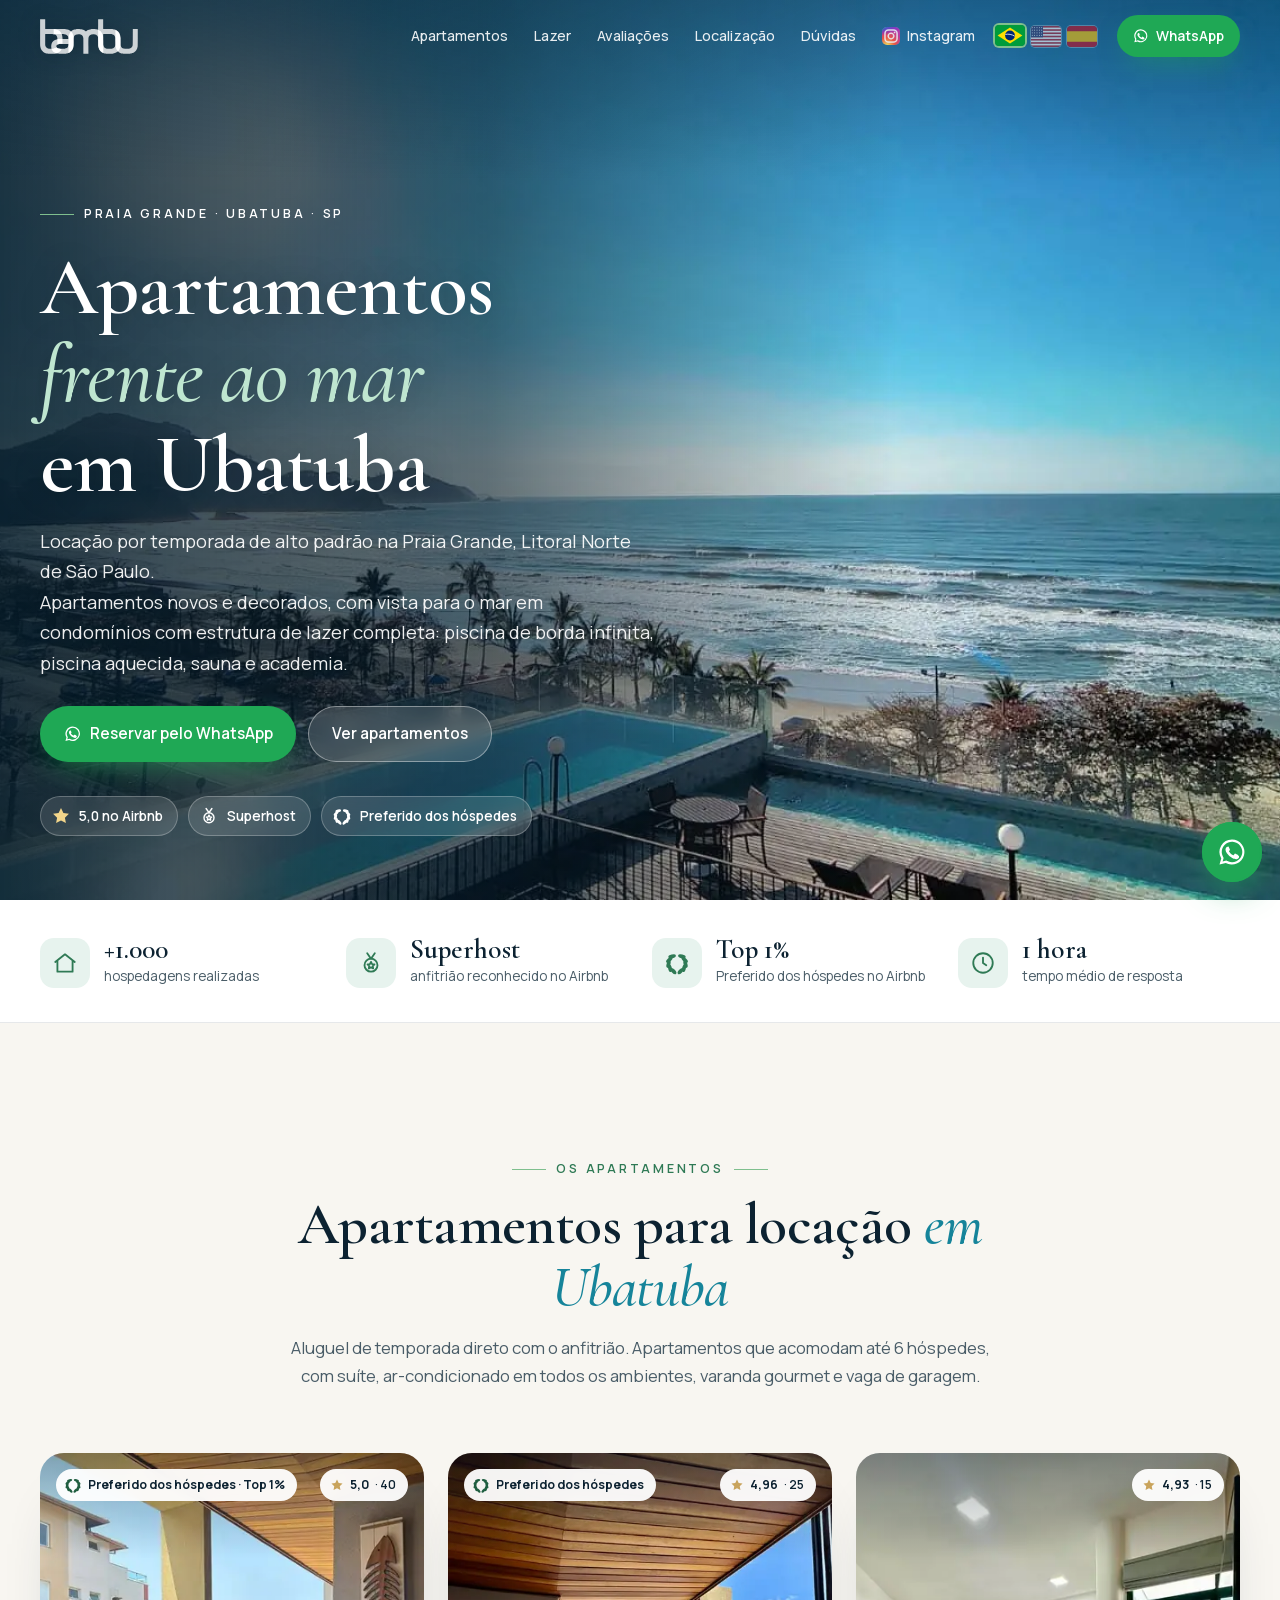
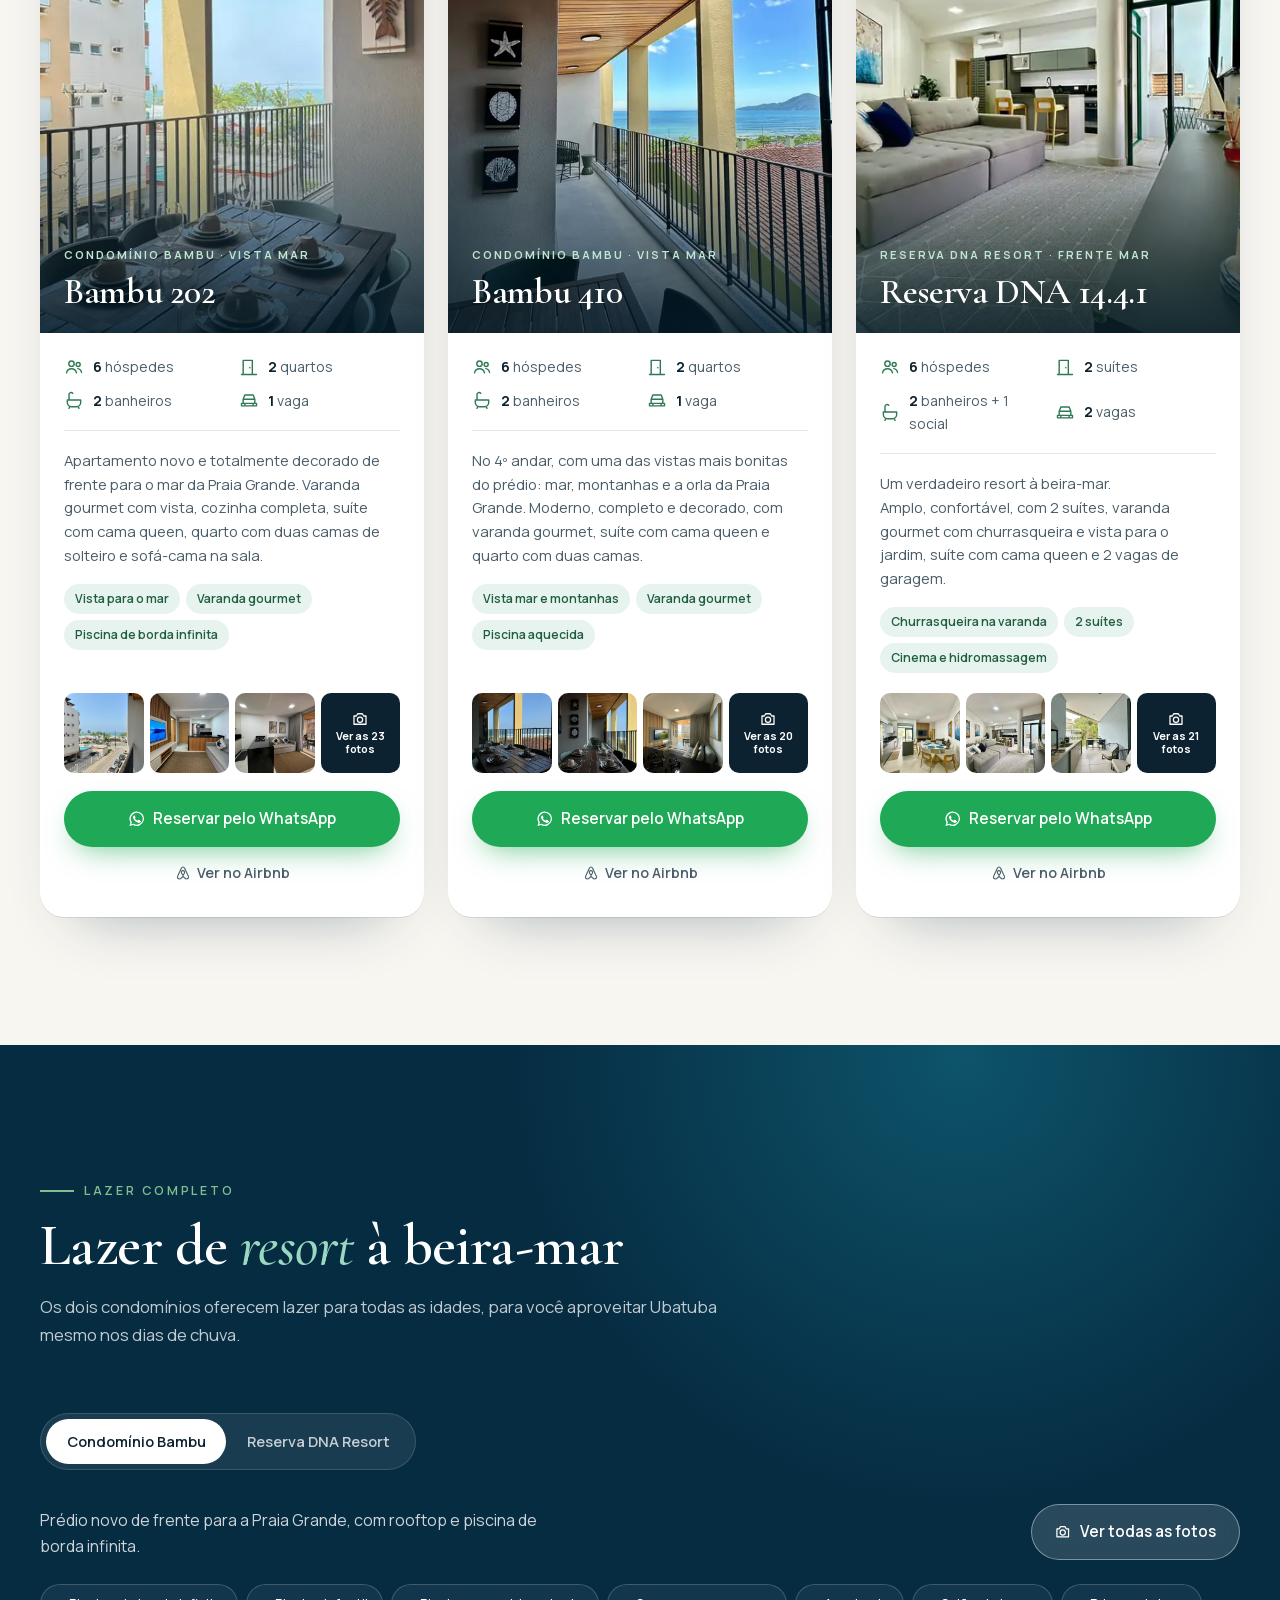
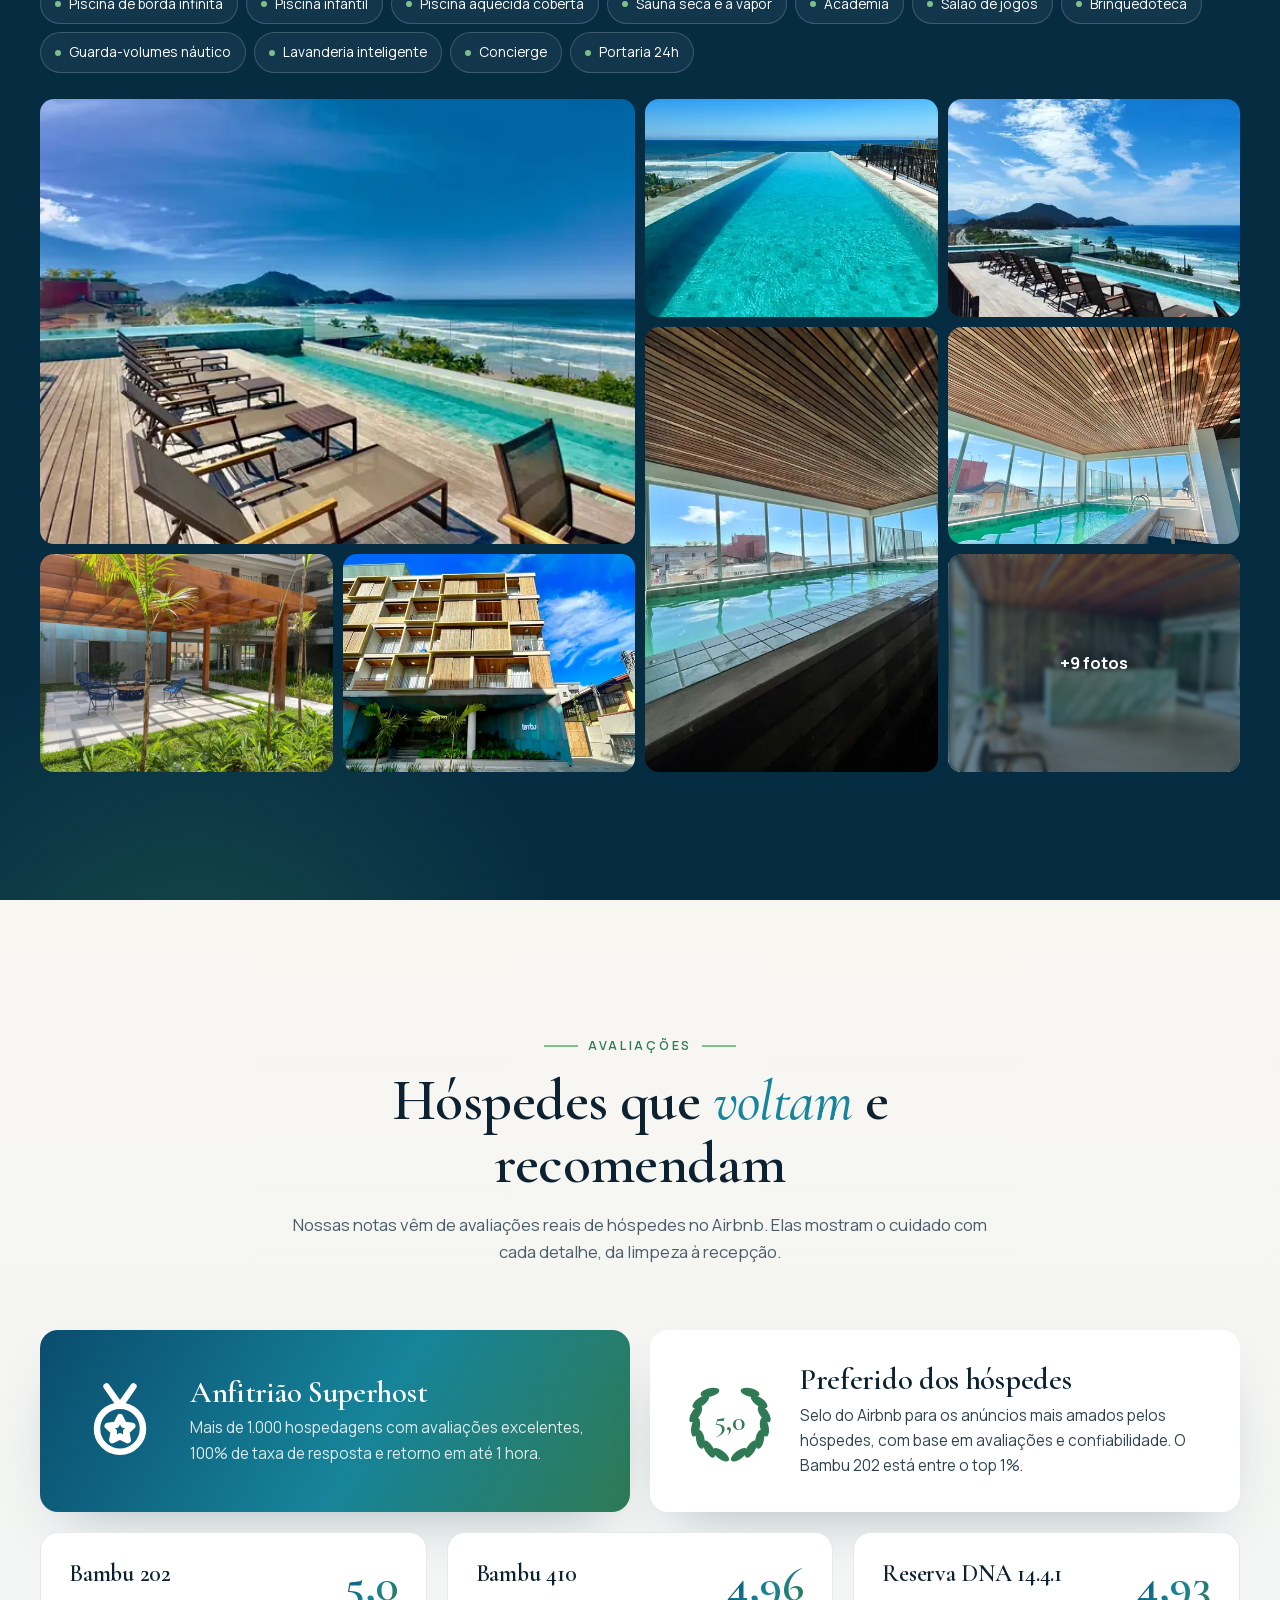
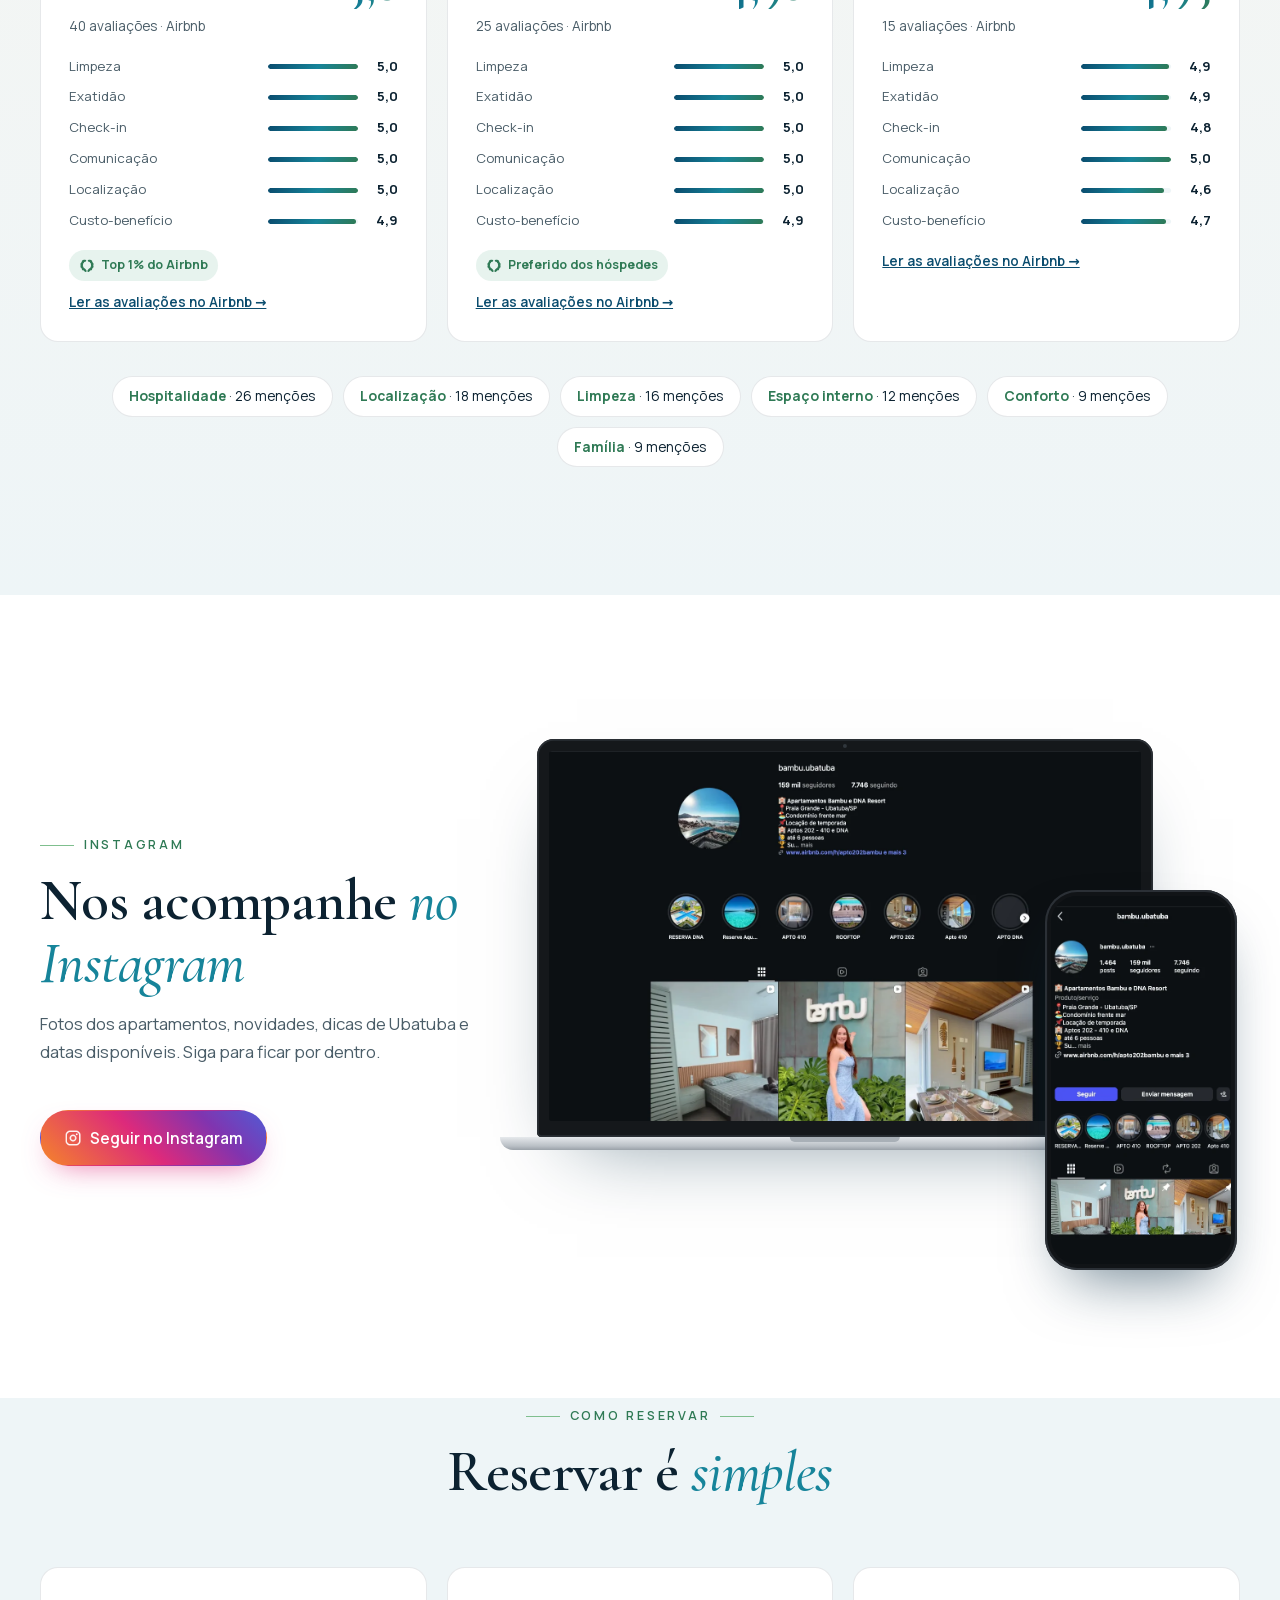
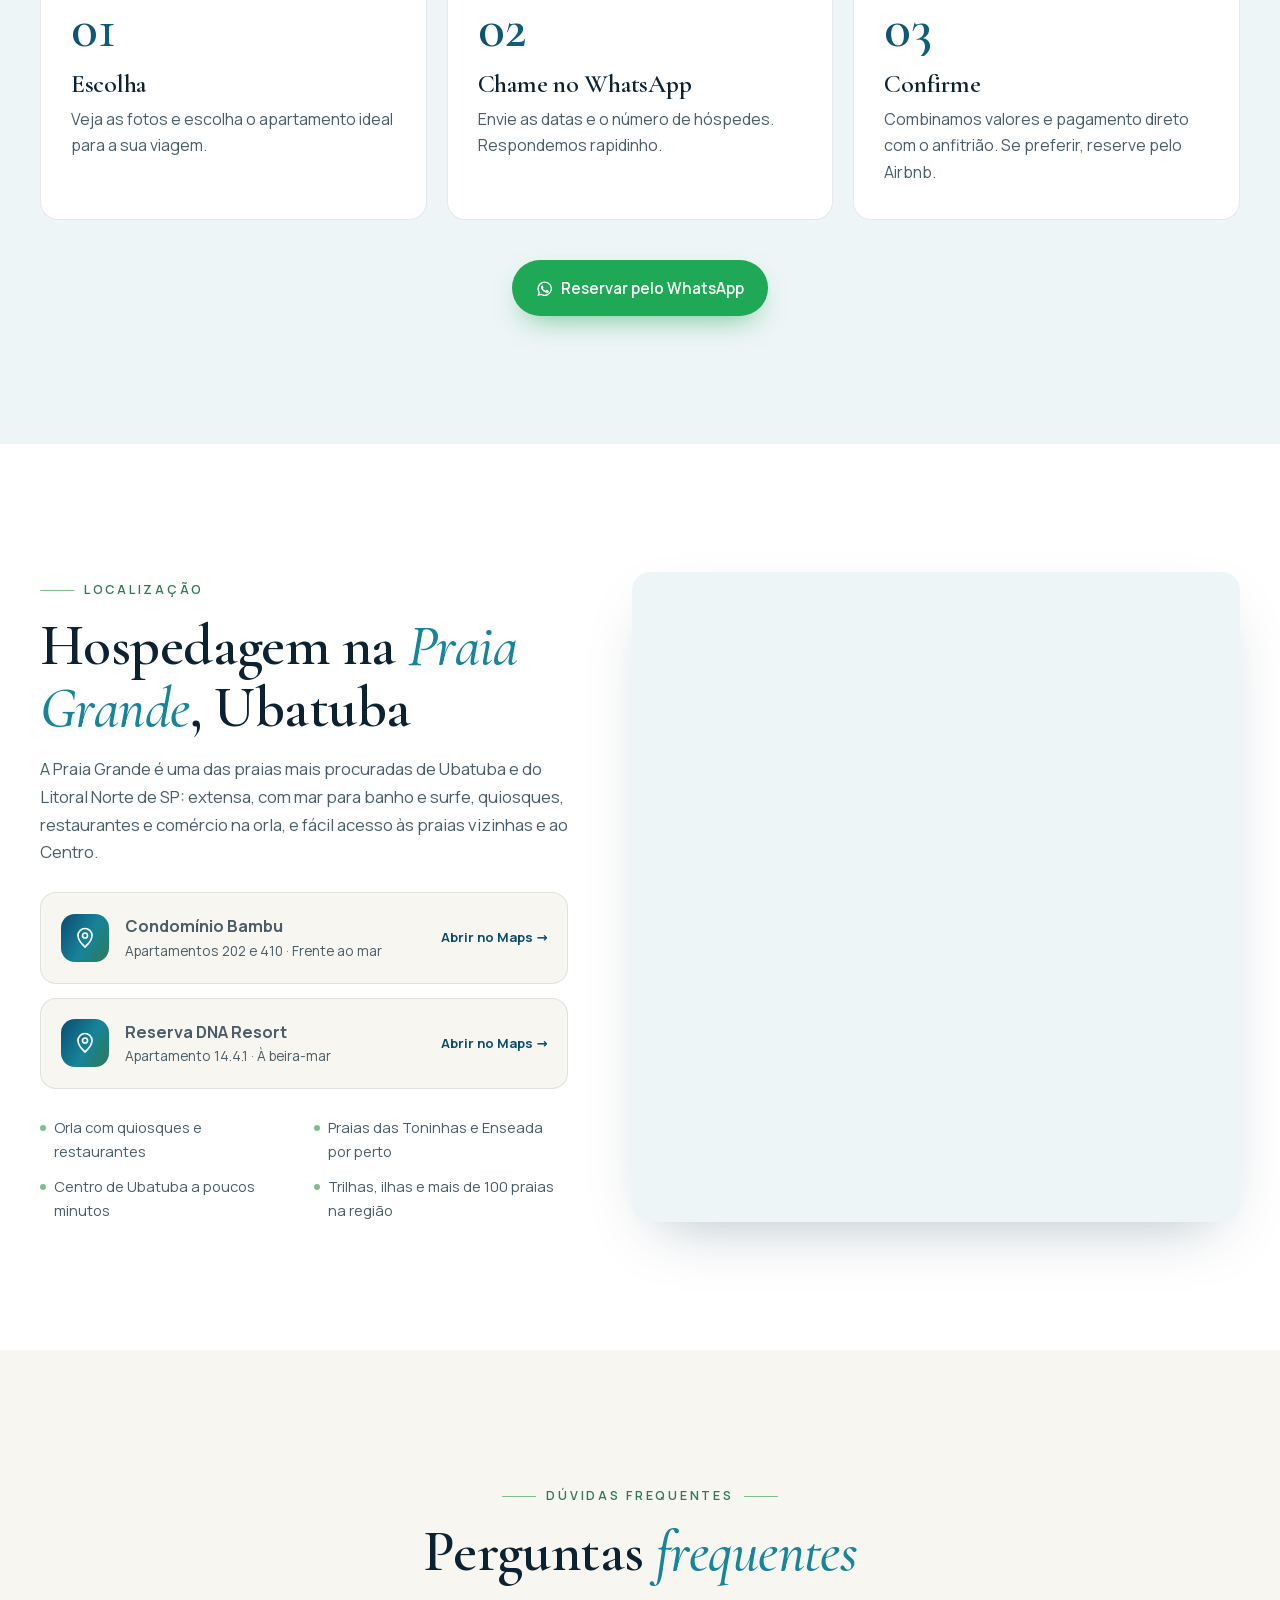
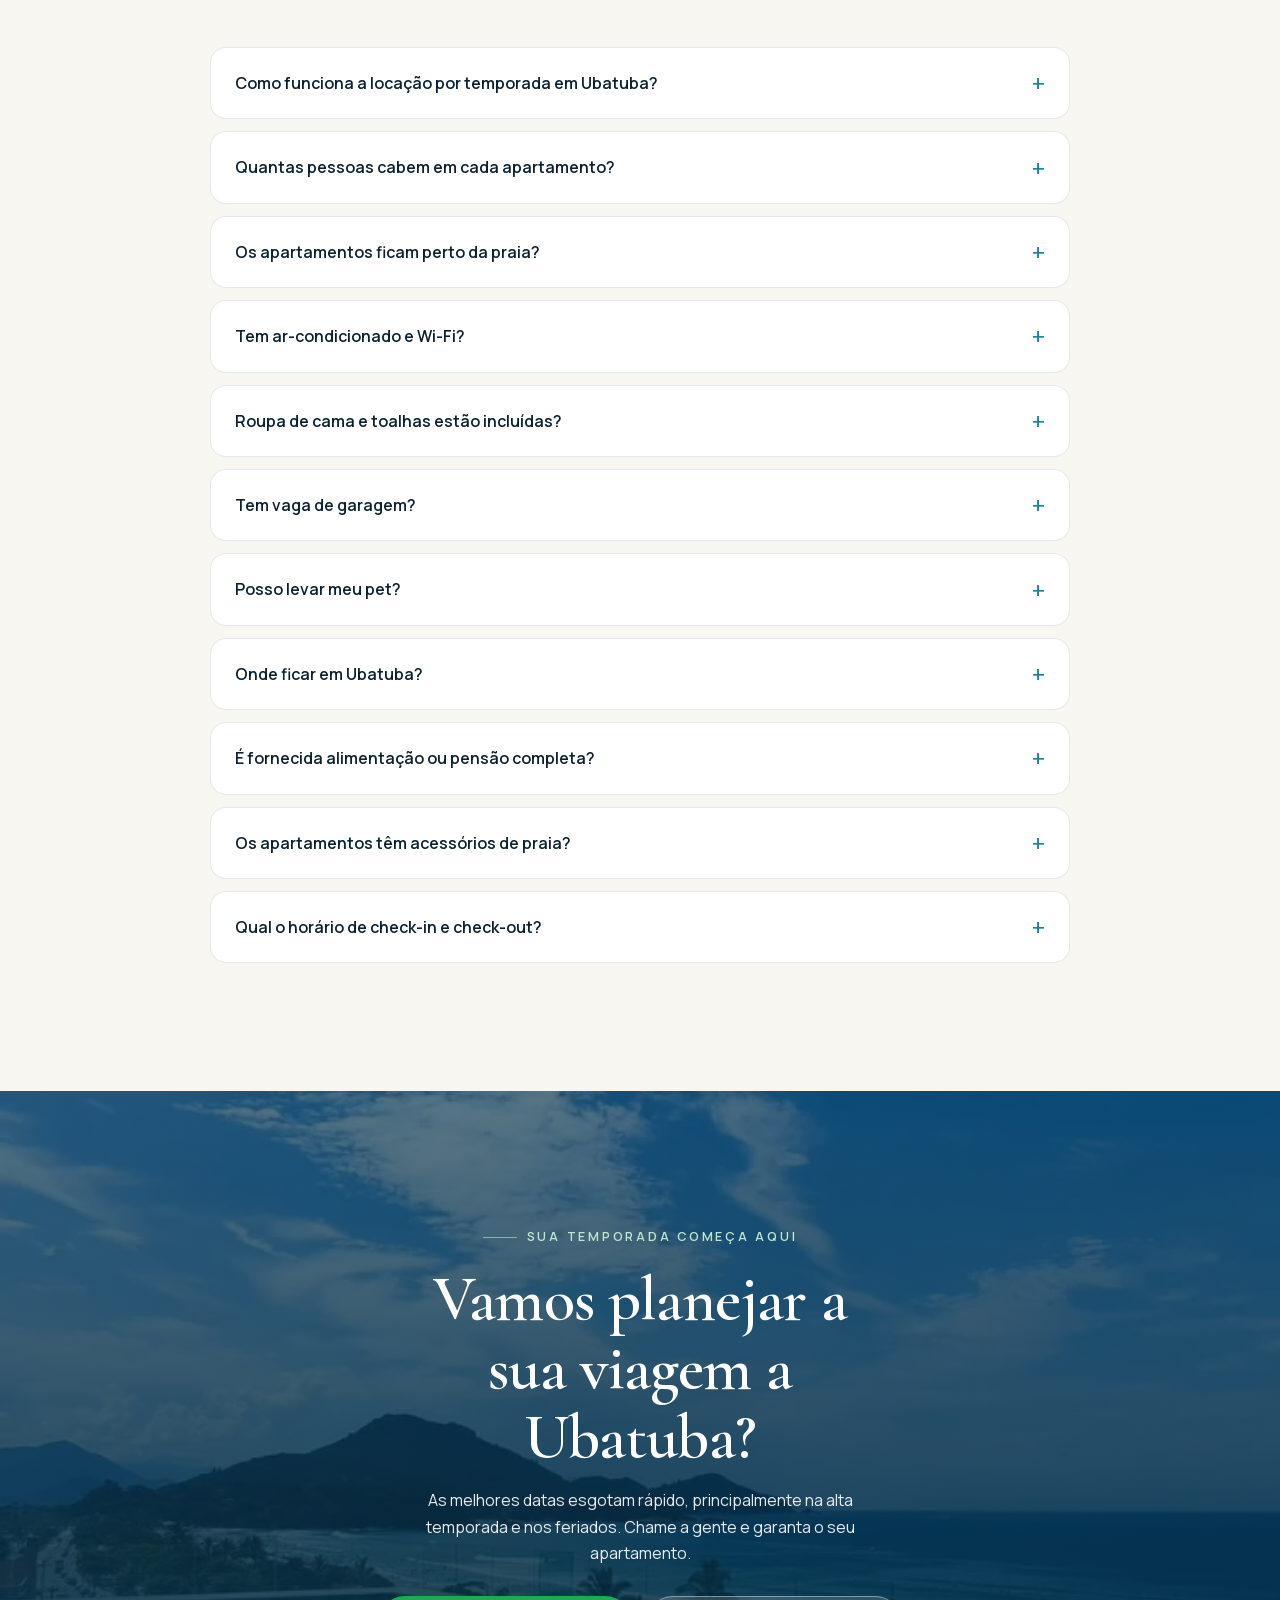
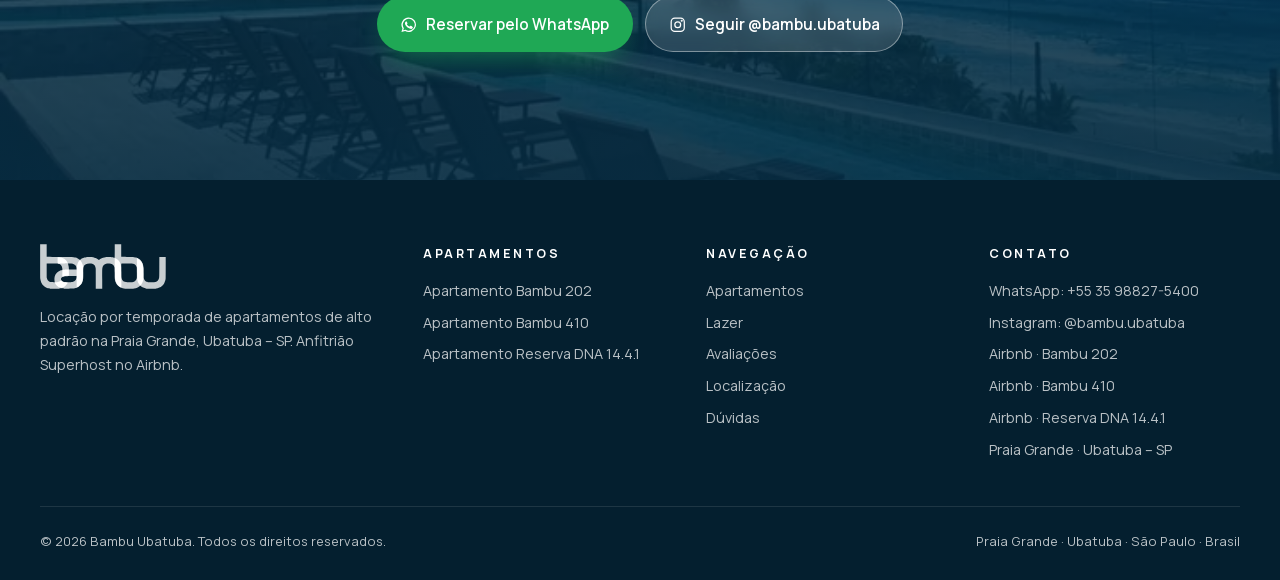
==== commit 12ad94fb: "Ajustes do cliente: ícone do Instagram, FAQs, banheiros do DNA e textos - Ícone oficial colorido do " ====
--- a/site/index.html
+++ b/site/index.html
@@ -22,15 +22,15 @@
 <link rel="preload" href="fonts/manrope.woff2" as="font" type="font/woff2" crossorigin>
 <link rel="preload" as="image" href="img/hero/bambu-ubatuba-vista-mar-wide.webp" media="(min-aspect-ratio: 1/1)" fetchpriority="high">
 <link rel="preload" as="image" imagesrcset="img/hero/bambu-ubatuba-vista-mar-640.webp 640w, img/hero/bambu-ubatuba-vista-mar-960.webp 960w, img/hero/bambu-ubatuba-vista-mar-1200.webp 1200w" imagesizes="100vw" media="(max-aspect-ratio: 1/1)" fetchpriority="high">
-<style>@font-face{font-family:"Cormorant";src:url(fonts/cormorant.woff2) format("woff2");font-weight:500 600;font-style:normal;font-display:swap}@font-face{font-family:"Cormorant";src:url(fonts/cormorant-italic.woff2) format("woff2");font-weight:500;font-style:italic;font-display:swap}@font-face{font-family:"Manrope";src:url(fonts/manrope.woff2) format("woff2");font-weight:400 700;font-style:normal;font-display:swap}:root{--ink:#0c2231;--ink-soft:#4a5d68;--ocean-deep:#062c42;--ocean:#0a4c6e;--sea:#16849a;--bamboo:#2f7a55;--leaf:#7fbf8e;--mint:#e7f3ee;--mist:#eef5f7;--sand:#f8f6f1;--white:#fff;--line:rgba(12,34,49,.1);--gold:#c9a45c;--grad:linear-gradient(120deg,var(--ocean) 0%,var(--sea) 55%,var(--bamboo) 100%);--serif:"Cormorant","Cormorant Garamond",Georgia,"Times New Roman",serif;--sans:"Manrope",system-ui,-apple-system,"Segoe UI",Roboto,sans-serif;--r:18px;--shadow:0 24px 60px -28px rgba(6,44,66,.35);--wrap:1200px}*,*::before,*::after{box-sizing:border-box}html{scroll-behavior:smooth;-webkit-text-size-adjust:100%}body{margin:0;font-family:var(--sans);font-size:16px;line-height:1.65;color:var(--ink);background:var(--sand);-webkit-font-smoothing:antialiased;overflow-x:hidden}img{max-width:100%;height:auto;display:block}a{color:inherit}button{font:inherit;color:inherit;cursor:pointer}h1,h2,h3{font-family:var(--serif);font-weight:600;line-height:1.08;margin:0;letter-spacing:-.01em}p{margin:0 0 1em}.wrap{width:min(100% - 32px,var(--wrap));margin-inline:auto}.sr-only{position:absolute;width:1px;height:1px;overflow:hidden;clip:rect(0 0 0 0);white-space:nowrap}.skip{position:absolute;left:-999px;top:8px;background:#fff;padding:8px 14px;border-radius:8px;z-index:100}.skip:focus{left:8px}:focus-visible{outline:2px solid var(--sea);outline-offset:3px}section{scroll-margin-top:72px}.btn{display:inline-flex;align-items:center;justify-content:center;gap:.55em;padding:.95em 1.5em;border-radius:999px;font-weight:600;font-size:.95rem;text-decoration:none;border:1px solid transparent;transition:transform .2s,box-shadow .2s,background .2s,color .2s;white-space:nowrap}.btn svg{width:1.15em;height:1.15em;flex:none}.btn:hover{transform:translateY(-2px)}.btn-wa{background:#1fa855;color:#fff;box-shadow:0 12px 30px -12px rgba(31,168,85,.7)}.btn-wa:hover{background:#178f47}.btn-light{background:rgba(255,255,255,.14);color:#fff;border-color:rgba(255,255,255,.4);backdrop-filter:blur(8px)}.btn-light:hover{background:#fff;color:var(--ink)}.btn-line{background:transparent;color:var(--ink);border-color:var(--line)}.btn-line:hover{border-color:var(--ink)}.btn-dark{background:var(--ink);color:#fff}.hdr{position:fixed;inset:0 0 auto;z-index:50;color:#fff;transition:background .35s,box-shadow .35s,color .35s}.hdr.solid{background:rgba(255,255,255,.94);backdrop-filter:saturate(1.4) blur(14px);color:var(--ink);box-shadow:0 1px 0 var(--line)}.hdr-in{display:flex;align-items:center;gap:20px;height:72px}.logo{display:flex;align-items:center;gap:10px;text-decoration:none;margin-right:auto}.logo svg{width:34px;height:34px}.logo b{display:block;font-family:var(--serif);font-size:1.65rem;font-weight:600;line-height:1}.logo small{display:block;font-size:.62rem;letter-spacing:.34em;font-weight:600;opacity:.85;margin-top:3px}.nav{display:flex;gap:26px}.nav a{text-decoration:none;font-size:.9rem;font-weight:500;opacity:.9;position:relative}.nav a::after{content:"";position:absolute;left:0;right:0;bottom:-6px;height:1.5px;background:currentColor;transform:scaleX(0);transition:transform .25s;transform-origin:left}.nav a:hover::after{transform:scaleX(1)}.langs{display:flex;gap:6px;align-items:center}.langs a{display:block;width:30px;height:21px;border-radius:4px;overflow:hidden;opacity:.6;transition:opacity .2s,transform .2s;box-shadow:0 0 0 1px rgba(255,255,255,.4)}.hdr.solid .langs a{box-shadow:0 0 0 1px var(--line)}.langs a:hover,.langs a[aria-current]{opacity:1;transform:translateY(-1px)}.langs a[aria-current]{box-shadow:0 0 0 2px var(--leaf)}.langs svg{width:100%;height:100%;display:block}.hdr .btn-wa{padding:.65em 1.1em;font-size:.85rem}.burger{display:none;background:none;border:0;padding:8px;margin-right:-8px}.burger span{display:block;width:22px;height:2px;background:currentColor;margin:5px 0;border-radius:2px;transition:transform .3s,opacity .3s}.nav-open .burger span:nth-child(1){transform:translateY(7px) rotate(45deg)}.nav-open .burger span:nth-child(2){opacity:0}.nav-open .burger span:nth-child(3){transform:translateY(-7px) rotate(-45deg)}.logo img{display:block;height:35px;width:auto}.logo .logo-c{display:none}.hdr.solid .logo .logo-w{display:none}.hdr.solid .logo .logo-c{display:block}.ftr .logo img{height:45px}.nav-ig{display:inline-flex;align-items:center;gap:7px}.nav-ig img{width:17px;height:17px}.hdr-ig{display:none;width:40px;height:40px;place-items:center;border-radius:50%;transition:opacity .2s}.hdr-ig:hover{opacity:.8}.hdr-ig img{width:26px;height:26px}.hdr.solid .nav-ig img,.hdr.solid .hdr-ig img,.nav-open .nav-ig img{filter:brightness(0);opacity:.82}.hero{position:relative;min-height:100vh;min-height:100svh;display:flex;align-items:flex-end;color:#fff;overflow:hidden;background:var(--ocean-deep)}.hero picture,.hero picture img{position:absolute;inset:0;width:100%;height:100%;object-fit:cover}.hero picture img{object-position:50% 62%;animation:zoom 18s ease-out both}@keyframes zoom{from{transform:scale(1.08)}to{transform:scale(1)}}.hero::after{content:"";position:absolute;inset:0;background:linear-gradient(180deg,rgba(4,28,42,.5) 0%,rgba(4,28,42,.18) 14%,rgba(4,28,42,.5) 32%,rgba(4,28,42,.76) 55%,rgba(4,24,36,.94) 100%)}@media (max-aspect-ratio:1/1){.hero h1{text-shadow:0 2px 18px rgba(2,18,28,.55)}.hero h1 em{color:#e3f7ec}.hero p.lead{opacity:1;text-shadow:0 1px 12px rgba(2,18,28,.6)}.hero .eyebrow{text-shadow:0 1px 10px rgba(2,18,28,.6)}.hero .chip{background:rgba(4,28,42,.45)}}@media (min-aspect-ratio:1/1){.hero::after{background:linear-gradient(180deg,rgba(6,44,66,.45) 0%,rgba(6,44,66,0) 20%),linear-gradient(90deg,rgba(4,28,42,.86) 0%,rgba(4,28,42,.6) 38%,rgba(4,28,42,0) 70%)}.hero-in{padding-bottom:88px}}.hero-in{position:relative;z-index:1;padding:140px 0 64px}.eyebrow{display:inline-flex;align-items:center;gap:10px;font-size:.78rem;font-weight:600;letter-spacing:.22em;text-transform:uppercase}.eyebrow::before{content:"";width:34px;height:1.5px;background:var(--leaf)}.hero h1{font-size:clamp(2.6rem,6.4vw,5.4rem);max-width:13ch;margin:18px 0 18px;text-shadow:0 2px 30px rgba(0,0,0,.25)}.hero h1 em{font-style:italic;font-weight:500;color:#bfe6d0}.hero p.lead{font-size:clamp(1rem,1.5vw,1.15rem);max-width:56ch;opacity:.92}.hero-cta{display:flex;flex-wrap:wrap;gap:12px;margin:28px 0 34px}.chips{list-style:none;padding:0;margin:0;display:flex;flex-wrap:wrap;gap:10px}.chip{display:inline-flex;align-items:center;gap:8px;padding:8px 14px 8px 10px;border-radius:999px;background:rgba(255,255,255,.12);border:1px solid rgba(255,255,255,.25);backdrop-filter:blur(10px);font-size:.84rem;font-weight:600}.chip svg{width:20px;height:20px;flex:none}.trust{background:#fff;border-bottom:1px solid var(--line)}.trust ul{list-style:none;margin:0;padding:34px 0;display:grid;grid-template-columns:repeat(4,1fr);gap:24px}.trust li{display:flex;align-items:center;gap:14px}.trust .ic{width:50px;height:50px;border-radius:14px;display:grid;place-items:center;background:var(--mint);color:var(--bamboo);flex:none}.trust .ic svg{width:26px;height:26px}.trust strong{display:block;font-family:var(--serif);font-size:1.7rem;line-height:1}.trust span{font-size:.85rem;color:var(--ink-soft);line-height:1.35;display:block;margin-top:4px}.sec{padding:clamp(72px,10vw,128px) 0}.sec-head{max-width:720px;margin-bottom:clamp(40px,6vw,64px)}.sec-head.center{text-align:center;margin-inline:auto}.sec-head .eyebrow{color:var(--bamboo)}.sec-head h2{font-size:clamp(2.2rem,4.6vw,3.6rem);margin:14px 0 16px}.sec-head h2 em{font-style:italic;font-weight:500;color:var(--sea)}.sec-head p{color:var(--ink-soft);font-size:1.05rem}.center .eyebrow::after{content:"";width:34px;height:1.5px;background:var(--leaf)}.apts{display:grid;grid-template-columns:repeat(3,1fr);gap:24px;align-items:stretch}.apt{display:flex;flex-direction:column;background:#fff;border-radius:24px;overflow:hidden;box-shadow:0 1px 0 var(--line),0 30px 60px -40px rgba(6,44,66,.45);transition:transform .4s cubic-bezier(.2,.7,.2,1),box-shadow .4s}.apt:hover{transform:translateY(-6px);box-shadow:0 1px 0 var(--line),0 40px 70px -40px rgba(6,44,66,.55)}.apt-cover{position:relative;aspect-ratio:4/5;overflow:hidden;background:var(--mist)}.apt-img{position:absolute;inset:0;padding:0;border:0;background:none;display:block;width:100%}.apt-img img{width:100%;height:100%;object-fit:cover;transition:transform 1.1s cubic-bezier(.2,.7,.2,1)}.apt:hover .apt-img img{transform:scale(1.06)}.apt-cover::after{content:"";position:absolute;inset:0;background:linear-gradient(180deg,rgba(4,28,42,.35) 0%,rgba(4,28,42,0) 22%,rgba(4,28,42,0) 50%,rgba(4,28,42,.85) 100%);pointer-events:none}.apt-top{position:absolute;left:16px;right:16px;top:16px;z-index:1;display:flex;justify-content:space-between;align-items:center;gap:8px;pointer-events:none}.apt-fav,.apt-rate{white-space:nowrap;display:inline-flex;align-items:center;gap:6px;background:rgba(255,255,255,.95);color:var(--ink);padding:6px 12px 6px 8px;border-radius:999px;font-size:.76rem;font-weight:700;backdrop-filter:blur(6px)}.apt-rate{margin-left:auto;padding-left:10px;font-weight:600}.apt-rate svg{width:14px;height:14px;color:var(--gold)}.apt-cap{position:absolute;left:24px;right:24px;bottom:22px;z-index:1;color:#fff;pointer-events:none}.apt-cap .tag{color:#bfe6d0}.tag{font-size:.7rem;font-weight:700;letter-spacing:.18em;text-transform:uppercase;color:var(--sea)}.apt h3{font-size:clamp(2rem,2.8vw,2.5rem);margin-top:6px;text-shadow:0 2px 20px rgba(0,0,0,.3)}.apt-body{display:flex;flex-direction:column;flex:1;padding:22px 24px 24px}.specs{list-style:none;padding:0 0 18px;margin:0 0 18px;display:grid;grid-template-columns:1fr 1fr;gap:10px 14px;border-bottom:1px solid var(--line)}.specs li{display:flex;align-items:center;gap:9px;font-size:.88rem;color:var(--ink-soft)}.specs svg{width:20px;height:20px;color:var(--bamboo);flex:none}.specs b{color:var(--ink)}.apt-desc{color:var(--ink-soft);font-size:.93rem;line-height:1.6;margin-bottom:16px}.hl{list-style:none;padding:0;margin:0 0 20px;display:flex;flex-wrap:wrap;gap:6px}.hl li{font-size:.76rem;font-weight:600;padding:5px 11px;border-radius:999px;background:var(--mint);color:#1f5e40}.apt-thumbs{display:grid;grid-template-columns:repeat(4,1fr);gap:6px;margin:auto 0 18px}.apt-thumbs button{padding:0;border:0;border-radius:10px;overflow:hidden;aspect-ratio:1;background:var(--mist)}.apt-thumbs img{width:100%;height:100%;object-fit:cover;transition:opacity .2s}.apt-thumbs button:hover img{opacity:.8}.apt-all{display:flex!important;flex-direction:column;align-items:center;justify-content:center;gap:2px;background:var(--ink)!important;color:#fff;font-size:.68rem;font-weight:700;line-height:1.15;text-align:center;padding:4px!important}.apt-all svg{width:18px;height:18px}.apt-cta{display:flex;flex-direction:column;align-items:center;gap:6px}.apt-cta .btn{width:100%}.apt-link{display:inline-flex;align-items:center;gap:6px;font-size:.88rem;font-weight:600;color:var(--ink-soft);text-decoration:none;padding:.6em .2em}.apt-link svg{width:16px;height:16px}.apt-link:hover{color:var(--ink)}.leisure{background:var(--ocean-deep);color:#fff;position:relative;overflow:hidden}.leisure::before{content:"";position:absolute;inset:-30% -10% auto auto;width:70vw;height:70vw;background:radial-gradient(closest-side,rgba(22,132,154,.45),transparent);pointer-events:none}.leisure::after{content:"";position:absolute;inset:auto auto -35% -15%;width:60vw;height:60vw;background:radial-gradient(closest-side,rgba(47,122,85,.4),transparent);pointer-events:none}.leisure .wrap{position:relative;z-index:1}.leisure .sec-head .eyebrow{color:var(--leaf)}.leisure .sec-head p{color:rgba(255,255,255,.75)}.leisure .sec-head h2 em{color:#9ad9c0}.tabs{display:inline-flex;padding:5px;border-radius:999px;background:rgba(255,255,255,.08);border:1px solid rgba(255,255,255,.14);margin-bottom:34px;flex-wrap:wrap}.tabs button{background:none;border:0;padding:.7em 1.4em;border-radius:999px;font-weight:600;font-size:.92rem;color:rgba(255,255,255,.75)}.tabs button[aria-selected=true]{background:#fff;color:var(--ink)}.panel[hidden]{display:none}.panel-top{display:flex;justify-content:space-between;align-items:flex-end;gap:24px;flex-wrap:wrap;margin-bottom:24px}.panel-top p{max-width:60ch;color:rgba(255,255,255,.8);margin:0}.amen{list-style:none;padding:0;margin:0 0 26px;display:flex;flex-wrap:wrap;gap:8px}.amen li{display:flex;align-items:center;gap:8px;font-size:.86rem;padding:8px 14px;border-radius:999px;border:1px solid rgba(255,255,255,.18);background:rgba(255,255,255,.05)}.amen li::before{content:"";width:6px;height:6px;border-radius:50%;background:var(--leaf)}.bento{display:grid;grid-template-columns:repeat(4,1fr);grid-auto-rows:clamp(140px,17vw,230px);gap:10px}.bento button{padding:0;border:0;border-radius:14px;overflow:hidden;background:rgba(255,255,255,.06);position:relative}.bento button:nth-child(1){grid-column:span 2;grid-row:span 2}.bento button:nth-child(4){grid-row:span 2}.bento img{width:100%;height:100%;object-fit:cover;transition:transform .8s cubic-bezier(.2,.7,.2,1)}.bento button:hover img{transform:scale(1.06)}.bento .count{position:absolute;inset:0;display:grid;place-items:center;background:rgba(6,44,66,.6);font-weight:700;font-size:1.05rem;backdrop-filter:blur(2px)}.reviews{background:linear-gradient(180deg,var(--sand),var(--mist))}.rev-top{display:grid;grid-template-columns:1fr 1fr;gap:20px;margin-bottom:20px}.award{border-radius:var(--r);padding:34px;display:flex;gap:24px;align-items:center;background:#fff;box-shadow:var(--shadow)}.award.dark{background:var(--grad);color:#fff}.award svg.big{width:92px;height:92px;flex:none}.award h3{font-size:1.9rem;margin-bottom:6px}.award p{margin:0;font-size:.95rem;opacity:.85}.scores{display:grid;grid-template-columns:repeat(3,1fr);gap:20px}.score{background:#fff;border-radius:var(--r);padding:28px;border:1px solid var(--line)}.score header{display:flex;justify-content:space-between;align-items:flex-start;gap:12px;margin-bottom:6px}.score h3{font-size:1.5rem}.score .big{font-family:var(--serif);font-size:3rem;line-height:1;font-weight:600;background:var(--grad);-webkit-background-clip:text;background-clip:text;color:transparent}.score .sub{font-size:.85rem;color:var(--ink-soft);margin-bottom:18px}.bars{list-style:none;padding:0;margin:0 0 18px;display:grid;gap:9px}.bars li{display:grid;grid-template-columns:1fr 90px 30px;gap:10px;align-items:center;font-size:.83rem;color:var(--ink-soft)}.bars i{display:block;height:5px;border-radius:5px;background:var(--mist);overflow:hidden}.bars i::before{content:"";display:block;height:100%;width:var(--v);background:var(--grad);border-radius:5px}.bars b{color:var(--ink);text-align:right}.score .fav{display:inline-flex;align-items:center;gap:6px;font-size:.78rem;font-weight:700;color:var(--bamboo);background:var(--mint);padding:5px 10px;border-radius:999px}.score .fav svg{width:16px;height:16px}.score a{font-size:.85rem;font-weight:600;color:var(--ocean)}.quotes{display:grid;grid-template-columns:repeat(3,1fr);gap:20px;margin-top:20px}.quote{background:#fff;border-radius:var(--r);padding:30px;border:1px solid var(--line);display:flex;flex-direction:column}.quote .stars{display:flex;gap:2px;color:var(--gold);margin-bottom:14px}.quote .stars svg{width:16px;height:16px}.quote blockquote{margin:0 0 18px;font-family:var(--serif);font-size:1.3rem;line-height:1.35;font-style:italic;flex:1}.quote figcaption{font-size:.85rem;color:var(--ink-soft)}.quote figcaption b{color:var(--ink);display:block}.topics{display:flex;flex-wrap:wrap;gap:10px;justify-content:center;margin-top:34px}.topics span{background:#fff;border:1px solid var(--line);padding:8px 16px;border-radius:999px;font-size:.86rem}.topics b{color:var(--bamboo)}.ig{background:#fff}.ig-grid{display:grid;grid-template-columns:minmax(0,.85fr) minmax(0,1.4fr);gap:clamp(28px,5vw,72px);align-items:center}.ig-card{background:var(--sand);border:1px solid var(--line);border-radius:22px;padding:24px;display:flex;flex-direction:column;gap:20px}.ig-prof{display:flex;align-items:center;gap:16px;min-width:0}.ig-av{width:78px;height:78px;border-radius:50%;padding:3px;background:linear-gradient(45deg,#f58529,#dd2a7b,#8134af,#515bd4);flex:none}.ig-av>span{display:grid;place-items:center;width:100%;height:100%;border-radius:50%;background:#fff;border:3px solid #fff}.ig-av img{width:78%;height:auto}.ig-prof b{display:block;font-size:1.08rem}.ig-prof small{display:block;color:var(--ink-soft);font-size:.86rem;line-height:1.4}.ig-side{display:flex;flex-direction:column;align-items:flex-start}.btn-ig{align-self:flex-start;background:linear-gradient(45deg,#f58529,#dd2a7b 45%,#8134af 75%,#515bd4);color:#fff;box-shadow:0 12px 30px -14px rgba(221,42,123,.7)}.btn-ig img{width:18px;height:18px}.ig-feed{display:grid;grid-template-columns:repeat(3,1fr);gap:8px}.ig-tile{position:relative;display:block;aspect-ratio:1;border-radius:14px;overflow:hidden;background:var(--mist)}.ig-tile .ph{width:100%;height:100%;object-fit:cover;transition:transform .8s cubic-bezier(.2,.7,.2,1)}.ig-ov{position:absolute;inset:0;display:grid;place-items:center;background:rgba(6,44,66,.45);opacity:0;transition:opacity .3s}.ig-ov img{width:34px;height:34px}.ig-tile:hover .ig-ov,.ig-tile:focus-visible .ig-ov{opacity:1}.ig-tile:hover .ph{transform:scale(1.06)}.steps{list-style:none;padding:0;margin:0;display:grid;grid-template-columns:repeat(3,1fr);gap:20px;counter-reset:s}.steps li{background:#fff;border-radius:var(--r);padding:34px 30px;border:1px solid var(--line);position:relative;counter-increment:s}.steps li::before{content:"0" counter(s);font-family:var(--serif);font-size:3.4rem;line-height:1;font-weight:600;background:var(--grad);-webkit-background-clip:text;background-clip:text;color:transparent;display:block;margin-bottom:14px}.steps h3{font-size:1.6rem;margin-bottom:8px}.steps p{color:var(--ink-soft);margin:0}.book-cta{display:flex;justify-content:center;gap:12px;flex-wrap:wrap;margin-top:40px}.loc{background:#fff}.loc-grid{display:grid;grid-template-columns:1fr 1.15fr;gap:clamp(28px,5vw,64px);align-items:stretch}.places{display:grid;gap:14px;margin:26px 0}.place{display:flex;gap:16px;align-items:center;padding:20px;border:1px solid var(--line);border-radius:16px;text-decoration:none;transition:border-color .2s,box-shadow .2s,transform .2s;background:var(--sand)}.place:hover{border-color:var(--sea);box-shadow:var(--shadow);transform:translateY(-2px)}.place .pin{width:48px;height:48px;border-radius:14px;background:var(--grad);color:#fff;display:grid;place-items:center;flex:none}.place .pin svg{width:24px;height:24px}.place b{display:block;font-size:1.02rem}.place span{display:block;font-size:.86rem;color:var(--ink-soft)}.place .go{margin-left:auto;font-size:.82rem;font-weight:700;color:var(--ocean);white-space:nowrap}.near{list-style:none;padding:0;margin:0;display:grid;grid-template-columns:1fr 1fr;gap:10px 20px;font-size:.92rem;color:var(--ink-soft)}.near li{display:flex;gap:8px;align-items:baseline}.near li::before{content:"";width:6px;height:6px;border-radius:50%;background:var(--leaf);flex:none;transform:translateY(-2px)}.map{border-radius:var(--r);overflow:hidden;min-height:420px;background:var(--mist);position:relative;box-shadow:var(--shadow)}.map iframe{position:absolute;inset:0;width:100%;height:100%;border:0}.faq-list{max-width:860px;margin:0 auto;display:grid;gap:12px}.faq-list details{background:#fff;border:1px solid var(--line);border-radius:16px;padding:0 24px;transition:box-shadow .2s}.faq-list details[open]{box-shadow:var(--shadow)}.faq-list summary{list-style:none;cursor:pointer;padding:22px 0;font-weight:600;display:flex;justify-content:space-between;gap:20px;align-items:center}.faq-list summary::-webkit-details-marker{display:none}.faq-list summary::after{content:"+";font-size:1.5rem;font-weight:400;color:var(--sea);transition:transform .25s;line-height:1}.faq-list details[open] summary::after{transform:rotate(45deg)}.faq-list details p{color:var(--ink-soft);padding-bottom:22px;margin:0}.final{position:relative;color:#fff;text-align:center;overflow:hidden;background:var(--ocean-deep)}.final img{position:absolute;inset:0;width:100%;height:100%;object-fit:cover;opacity:.55}.final::after{content:"";position:absolute;inset:0;background:linear-gradient(180deg,rgba(6,44,66,.35),rgba(6,44,66,.85))}.final .wrap{position:relative;z-index:1}.final h2{font-size:clamp(2.4rem,5vw,4rem);max-width:16ch;margin:16px auto}.final p{max-width:56ch;margin:0 auto 30px;opacity:.9}.final .eyebrow{color:#bfe6d0}.final .hero-cta{justify-content:center;margin:0}.ftr{background:#041f2f;color:rgba(255,255,255,.72);padding:64px 0 28px;font-size:.9rem}.ftr-grid{display:grid;grid-template-columns:1.4fr 1fr 1fr 1fr;gap:32px;margin-bottom:44px}.ftr .logo{color:#fff;margin-bottom:16px}.ftr h4{color:#fff;font-size:.78rem;letter-spacing:.2em;text-transform:uppercase;margin:0 0 14px}.ftr ul{list-style:none;padding:0;margin:0;display:grid;gap:8px}.ftr a{text-decoration:none}.ftr a:hover{color:#fff}.ftr-bot{border-top:1px solid rgba(255,255,255,.1);padding-top:24px;display:flex;justify-content:space-between;gap:16px;flex-wrap:wrap;font-size:.8rem}.fab{position:fixed;right:18px;bottom:18px;z-index:40;width:60px;height:60px;border-radius:50%;background:#1fa855;color:#fff;display:grid;place-items:center;box-shadow:0 14px 34px -10px rgba(31,168,85,.8);transition:transform .2s}.fab:hover{transform:scale(1.07)}.fab svg{width:30px;height:30px}.fab::before{content:"";position:absolute;inset:0;border-radius:50%;border:2px solid #1fa855;animation:ping 2.4s infinite}@keyframes ping{0%{transform:scale(1);opacity:.7}80%,100%{transform:scale(1.5);opacity:0}}.lb{position:fixed;inset:0;z-index:90;background:rgba(3,18,28,.96);display:none;flex-direction:column;color:#fff}.lb.open{display:flex}.lb-top{display:flex;justify-content:space-between;align-items:center;padding:14px 18px;font-size:.9rem}.lb-top b{font-family:var(--serif);font-size:1.3rem;font-weight:600}.lb-stage{flex:1;position:relative;display:flex;align-items:center;justify-content:center;min-height:0;padding:0 64px;touch-action:pan-y}.lb-stage img{max-width:100%;max-height:100%;object-fit:contain;border-radius:8px;user-select:none;-webkit-user-drag:none}.lb button{background:rgba(255,255,255,.1);border:0;color:#fff;width:46px;height:46px;border-radius:50%;display:grid;place-items:center;transition:background .2s}.lb button:hover{background:rgba(255,255,255,.22)}.lb button svg{width:22px;height:22px}.lb-prev,.lb-next{position:absolute;top:50%;transform:translateY(-50%)}.lb-prev{left:10px}.lb-next{right:10px}.lb-cap{text-align:center;padding:12px 18px 20px;font-size:.9rem;opacity:.85}.js .rv{opacity:0;transform:translateY(26px);transition:opacity .9s ease,transform .9s cubic-bezier(.2,.7,.2,1)}.js .rv.in{opacity:1;transform:none}@media (prefers-reduced-motion:reduce){*{animation:none!important;transition:none!important}html{scroll-behavior:auto}.js .rv{opacity:1;transform:none}}@media (max-width:1080px){.nav{display:none}.burger{display:block}.hdr-ig{display:grid}.nav-open .nav{display:flex;position:fixed;top:72px;left:0;right:0;flex-direction:column;gap:0;background:#fff;color:var(--ink);padding:8px 16px 20px;box-shadow:0 20px 40px -20px rgba(0,0,0,.3)}.nav-open .nav a{padding:14px 4px;border-bottom:1px solid var(--line);font-size:1rem}.nav-open .hdr{background:#fff;color:var(--ink)}.trust ul{grid-template-columns:repeat(2,1fr)}.scores,.quotes{grid-template-columns:1fr 1fr}.apts{display:flex;overflow-x:auto;scroll-snap-type:x mandatory;gap:16px;margin-inline:-16px;padding:6px 16px 34px;scroll-padding-inline:16px;scrollbar-width:none;-webkit-overflow-scrolling:touch}.apts::-webkit-scrollbar{display:none}.apt{flex:0 0 min(84vw,380px);scroll-snap-align:start}.apt:hover{transform:none}.ftr-grid{grid-template-columns:1fr 1fr}}@media (max-width:860px){.loc-grid,.rev-top{grid-template-columns:1fr}.steps{grid-template-columns:1fr}.ig-grid{grid-template-columns:1fr}.ig-side{align-items:center;text-align:center}.ig-side .sec-head{margin-inline:auto}.btn-ig{align-self:center}.ig-feed{gap:6px}.ig-tile{border-radius:10px}.bento{grid-template-columns:repeat(2,1fr);grid-auto-rows:150px}.bento button:nth-child(4){grid-row:span 1}.map{min-height:340px}}@media (max-width:640px){.hdr .btn-wa{display:none}.hdr-in{gap:12px}.langs a{width:26px;height:18px}.logo b{font-size:1.4rem}.logo small{letter-spacing:.26em}.hero-in{padding-bottom:40px}.hero-cta .btn{flex:1 1 100%}.trust ul{grid-template-columns:1fr 1fr;gap:20px 12px;padding:26px 0}.trust .ic{width:42px;height:42px}.trust strong{font-size:1.4rem}.specs{grid-template-columns:repeat(2,1fr)}.scores,.quotes{grid-template-columns:1fr}.award{padding:26px;flex-direction:column;align-items:flex-start;gap:16px}.near{grid-template-columns:1fr}.place .go{display:none}.ftr-grid{grid-template-columns:1fr}.lb-stage{padding:0 8px}.lb-prev,.lb-next{top:auto;bottom:-58px;transform:none}.lb-cap{padding-bottom:70px}.apt-rate .n{display:none}.apt-fav,.apt-rate{font-size:.72rem}.fab{width:56px;height:56px;right:14px;bottom:14px}}@media (max-width:380px){.langs{gap:4px}.langs a{width:22px;height:16px}.logo svg{width:28px;height:28px}}html.lenis,html.lenis body{height:auto}.lenis.lenis-smooth{scroll-behavior:auto!important}.lenis.lenis-smooth [data-lenis-prevent]{overscroll-behavior:contain}.lenis.lenis-stopped{overflow:hidden}.hdr:not(.solid) .logo-w{filter:drop-shadow(0 1px 10px rgba(2,18,28,.35))}.ig-mock{position:relative;display:block;width:100%;max-width:700px;margin-inline:auto;aspect-ratio:1.28;container-type:inline-size;text-decoration:none;color:#111;transition:transform .6s cubic-bezier(.2,.7,.2,1)}.ig-mock:hover{transform:translateY(-6px)}.lp{position:absolute;left:0;top:3%;width:88%}.lp-screen{position:relative;display:block;background:#15181b;border-radius:2.4cqw 2.4cqw .6cqw .6cqw;padding:1.7cqw 1.7cqw 2.2cqw;box-shadow:0 0 0 .25cqw #2a2f34 inset,0 40px 80px -40px rgba(6,44,66,.55)}.lp-cam{position:absolute;top:.6cqw;left:50%;width:.6cqw;height:.6cqw;border-radius:50%;background:#30363c;transform:translateX(-50%)}.lp-display{display:block;aspect-ratio:16/10;background:#fff;border-radius:.5cqw;overflow:hidden;font-size:1.12cqw;line-height:1.35;font-family:-apple-system,"Segoe UI",Roboto,Helvetica,Arial,sans-serif}.lp-base{position:relative;display:block;height:1.9cqw;width:112%;margin-left:-6%;background:linear-gradient(180deg,#e6e9ec,#b9bfc5 70%,#9aa1a8);border-radius:0 0 2.4cqw 2.4cqw;box-shadow:0 30px 40px -30px rgba(6,44,66,.6)}.lp-base::after{content:"";position:absolute;top:0;left:50%;width:16%;height:38%;transform:translateX(-50%);background:#a9b0b7;border-radius:0 0 1cqw 1cqw}.ph{position:absolute;right:0;bottom:0;width:27.5%;aspect-ratio:435/858;background:#111417;border-radius:4.6cqw;padding:.9cqw;box-shadow:0 0 0 .3cqw #2b3036 inset,0 30px 60px -24px rgba(6,44,66,.6)}.ph-display{position:relative;display:block;height:100%;background:#fff;border-radius:3.8cqw;overflow:hidden;font-size:.86cqw;line-height:1.35;font-family:-apple-system,"Segoe UI",Roboto,Helvetica,Arial,sans-serif}.ph-display::before{content:"";position:absolute;top:1.1em;left:50%;width:34%;height:2.6em;transform:translateX(-50%);background:#000;border-radius:2em;z-index:2}.m-print{width:100%;height:100%;object-fit:cover;object-position:top}.m-av{display:block;flex:none;border-radius:50%;padding:.22em;background:linear-gradient(45deg,#f58529,#dd2a7b,#8134af,#515bd4)}.m-av>span{display:grid;place-items:center;width:100%;height:100%;border-radius:50%;background:#fff;border:.25em solid #fff}.m-av img{width:78%;height:auto}.m-btn{display:inline-block;background:#0095f6;color:#fff;font-weight:600;border-radius:.55em;padding:.38em 1.1em;text-align:center}.m-btn.g{background:#efefef;color:#111}.m-bio{line-height:1.45}.m-link{color:#00376b;font-weight:600}.m-hls{display:flex}.m-hl{display:flex;flex-direction:column;align-items:center;gap:.4em;font-size:.82em;font-weight:600}.m-hlc{display:block;border-radius:50%;padding:.18em;border:.1em solid #dbdbdb}.m-hlc img{width:100%;aspect-ratio:1;height:auto;border-radius:50%;object-fit:cover}.m-tabs{display:flex;justify-content:center;border-top:1px solid #dbdbdb;color:#8e8e8e;font-weight:600;letter-spacing:.08em}.m-tabs .on{color:#111;box-shadow:0 -1px 0 #111}.m-grid{display:grid;grid-template-columns:repeat(3,1fr);gap:.25em}.m-grid img{width:100%;aspect-ratio:1;height:auto;object-fit:cover}.lp-ig{display:flex;height:100%}.lp-side{display:flex;flex-direction:column;align-items:center;gap:1.7em;width:4.6em;padding-top:1.8em;border-right:1px solid #efefef;flex:none}.lp-side i{display:block;width:1.6em;height:1.6em;border:.16em solid #262626;border-radius:.45em}.lp-side i.lg{border-radius:.5em;border-color:transparent;background:linear-gradient(45deg,#f58529,#dd2a7b,#8134af,#515bd4)}.lp-main{flex:1;min-width:0;padding:2.2em 5% 0}.m-head{display:flex;align-items:center;gap:3.4em;padding-left:4%;margin-bottom:1.8em}.m-head .m-av{width:8.6em;height:8.6em}.m-row{display:flex;align-items:center;gap:.8em;margin-bottom:.9em;font-size:1.22em}.m-row .m-btn{font-size:.72em}.m-stats{margin-bottom:.8em;font-size:1.05em}.lp-ig .m-bio{font-size:.95em}.lp-ig .m-hls{gap:2.6em;padding-left:3%;margin-bottom:1.5em}.lp-ig .m-hlc{width:5.4em}.lp-ig .m-tabs{gap:4.5em;font-size:.68em;padding:1.1em 0}.ph-ig{padding-top:3.6em}.ph-status{position:absolute;top:1.2em;left:0;right:0;display:flex;justify-content:space-between;padding:0 2.6em;font-weight:700;font-size:1.05em}.ph-ico{display:flex;gap:.3em;align-items:center}.ph-ico i{display:block;width:1em;height:.7em;background:#111;border-radius:.15em}.ph-top{padding:.6em 1.3em;font-weight:700;font-size:1.45em}.ph-top small{color:#0095f6;font-size:.7em}.ph-prof{display:flex;align-items:center;gap:2.4em;padding:.4em 1.3em .8em}.ph-prof .m-av{width:7em;height:7em}.ph-stat b{display:block;font-size:1.35em}.ph-bio{padding:0 1.3em;font-size:.95em}.ph-btns{display:grid;grid-template-columns:1fr 1fr;gap:.5em;padding:.9em 1.3em}.ph-btns .m-btn{padding:.6em 0}.ph-hls{gap:1.2em;padding:.2em 1.3em 1em}.ph-hls .m-hlc{width:5em}.ph-tabs{justify-content:space-around;font-size:1.3em;padding:.3em 0;letter-spacing:0}@media (max-width:860px){.ig-mock{max-width:560px}}.ph-display:has(.m-print)::before{display:none}.ph-display:has(.m-print){background:#0c1014}.lp-display:has(.m-print){background:#0c1014}.lp-display,.ph-display{position:relative}.lp-display .m-print,.ph-display .m-print{transition:transform .6s ease}.lp-display::after,.ph-display::after{content:"";position:absolute;inset:0;z-index:3;pointer-events:none;background:linear-gradient(115deg,transparent 32%,rgba(255,255,255,.4) 47%,transparent 62%);transform:translateX(-130%)}.lp{perspective:1700px}.ig-mock .lp-screen{transform-origin:50% 100%;transition:transform 1.3s cubic-bezier(.2,.8,.2,1) .05s,box-shadow 1s}.ig-mock .ph{transition:transform 1s cubic-bezier(.2,.8,.2,1) .4s,opacity .9s .4s}.js .ig-mock.rv:not(.in) .lp-screen{transform:rotateX(-85deg);box-shadow:0 0 0 .25cqw #2a2f34 inset}.js .ig-mock.rv:not(.in) .ph{opacity:0;transform:translateY(52px) scale(.94)}.ig-mock.in .ph{animation:ig-float 4.6s ease-in-out 1.6s infinite}.ig-mock.in .lp-display .m-print{animation:ig-kb 18s ease-in-out 1.6s infinite alternate}.ig-mock.in .lp-display::after{animation:ig-glare 1.5s cubic-bezier(.3,0,.3,1) 1s 1}.ig-mock.in .ph-display::after{animation:ig-glare 1.5s cubic-bezier(.3,0,.3,1) 1.5s 1}@keyframes ig-float{0%,100%{transform:translateY(0)}50%{transform:translateY(-13px)}}@keyframes ig-kb{0%{transform:scale(1)}100%{transform:scale(1.045)}}@keyframes ig-glare{to{transform:translateX(130%)}}@media (prefers-reduced-motion:reduce){.ig-mock .lp-screen{transform:none!important}.ig-mock .ph{opacity:1!important;transform:none!important}.lp-display::after,.ph-display::after{display:none}}</style>
-<script type="application/ld+json">[{"@context":"https://schema.org","@type":"LodgingBusiness","@id":"https://www.bambuubatuba.com.br/#business","name":"Bambu Ubatuba","url":"https://www.bambuubatuba.com.br/","description":"Locação por temporada em Ubatuba, na Praia Grande: apartamentos de alto padrão para aluguel frente ao mar, com piscina de borda infinita e lazer de resort. Anfitrião Superhost, +1.000 hospedagens. Reserve pelo WhatsApp.","image":"https://www.bambuubatuba.com.br/img/hero/og-bambu-ubatuba.jpg","telephone":"+5535988275400","priceRange":"$$$","address":{"@type":"PostalAddress","addressLocality":"Ubatuba","addressRegion":"SP","addressCountry":"BR"},"areaServed":"Ubatuba, SP","sameAs":["https://www.instagram.com/bambu.ubatuba/","https://www.airbnb.com.br/rooms/819816502817753016","https://www.airbnb.com.br/rooms/820135919681995540","https://www.airbnb.com.br/rooms/913872230965185636"],"amenityFeature":[{"@type":"LocationFeatureSpecification","name":"Piscina de borda infinita","value":true},{"@type":"LocationFeatureSpecification","name":"Piscina infantil","value":true},{"@type":"LocationFeatureSpecification","name":"Piscina aquecida coberta","value":true},{"@type":"LocationFeatureSpecification","name":"Sauna seca e a vapor","value":true},{"@type":"LocationFeatureSpecification","name":"Academia","value":true},{"@type":"LocationFeatureSpecification","name":"Salão de jogos","value":true}],"containsPlace":[{"@type":"Apartment","name":"Apartamento Bambu 202","url":"https://www.airbnb.com.br/rooms/819816502817753016","description":"Apartamento novo e totalmente decorado de frente para o mar da Praia Grande. Varanda gourmet com vista, cozinha completa, suíte com cama queen, quarto com duas camas de solteiro e sofá-cama na sala.","image":["https://www.bambuubatuba.com.br/img/bambu-202/bambu-202-ubatuba-01.webp","https://www.bambuubatuba.com.br/img/bambu-202/bambu-202-ubatuba-02.webp","https://www.bambuubatuba.com.br/img/bambu-202/bambu-202-ubatuba-03.webp","https://www.bambuubatuba.com.br/img/bambu-202/bambu-202-ubatuba-04.webp","https://www.bambuubatuba.com.br/img/bambu-202/bambu-202-ubatuba-05.webp","https://www.bambuubatuba.com.br/img/bambu-202/bambu-202-ubatuba-06.webp","https://www.bambuubatuba.com.br/img/bambu-202/bambu-202-ubatuba-07.webp","https://www.bambuubatuba.com.br/img/bambu-202/bambu-202-ubatuba-08.webp"],"numberOfRooms":2,"numberOfBedrooms":2,"numberOfBathroomsTotal":2,"occupancy":{"@type":"QuantitativeValue","maxValue":6},"aggregateRating":{"@type":"AggregateRating","ratingValue":5.0,"reviewCount":40,"bestRating":5}},{"@type":"Apartment","name":"Apartamento Bambu 410","url":"https://www.airbnb.com.br/rooms/820135919681995540","description":"No 4º andar, com uma das vistas mais bonitas do prédio: mar, montanhas e a orla da Praia Grande. Moderno, completo e decorado, com varanda gourmet, suíte com cama queen e quarto com duas camas.","image":["https://www.bambuubatuba.com.br/img/bambu-410/bambu-410-ubatuba-01.webp","https://www.bambuubatuba.com.br/img/bambu-410/bambu-410-ubatuba-02.webp","https://www.bambuubatuba.com.br/img/bambu-410/bambu-410-ubatuba-03.webp","https://www.bambuubatuba.com.br/img/bambu-410/bambu-410-ubatuba-04.webp","https://www.bambuubatuba.com.br/img/bambu-410/bambu-410-ubatuba-05.webp","https://www.bambuubatuba.com.br/img/bambu-410/bambu-410-ubatuba-06.webp","https://www.bambuubatuba.com.br/img/bambu-410/bambu-410-ubatuba-07.webp","https://www.bambuubatuba.com.br/img/bambu-410/bambu-410-ubatuba-08.webp"],"numberOfRooms":2,"numberOfBedrooms":2,"numberOfBathroomsTotal":2,"occupancy":{"@type":"QuantitativeValue","maxValue":6},"aggregateRating":{"@type":"AggregateRating","ratingValue":4.96,"reviewCount":25,"bestRating":5}},{"@type":"Apartment","name":"Apartamento Reserva DNA 14.4.1","url":"https://www.airbnb.com.br/rooms/913872230965185636","description":"Um verdadeiro resort à beira-mar. Amplo, confortável, com 2 suítes, varanda gourmet com churrasqueira e vista para o jardim, suíte com cama queen e 2 vagas de garagem.","image":["https://www.bambuubatuba.com.br/img/reserva-dna/reserva-dna-ubatuba-01.webp","https://www.bambuubatuba.com.br/img/reserva-dna/reserva-dna-ubatuba-02.webp","https://www.bambuubatuba.com.br/img/reserva-dna/reserva-dna-ubatuba-03.webp","https://www.bambuubatuba.com.br/img/reserva-dna/reserva-dna-ubatuba-04.webp","https://www.bambuubatuba.com.br/img/reserva-dna/reserva-dna-ubatuba-05.webp","https://www.bambuubatuba.com.br/img/reserva-dna/reserva-dna-ubatuba-06.webp","https://www.bambuubatuba.com.br/img/reserva-dna/reserva-dna-ubatuba-07.webp","https://www.bambuubatuba.com.br/img/reserva-dna/reserva-dna-ubatuba-08.webp"],"numberOfRooms":2,"numberOfBedrooms":2,"numberOfBathroomsTotal":4,"occupancy":{"@type":"QuantitativeValue","maxValue":6},"petsAllowed":false,"aggregateRating":{"@type":"AggregateRating","ratingValue":4.93,"reviewCount":15,"bestRating":5}}],"inLanguage":"pt-BR"},{"@context":"https://schema.org","@type":"FAQPage","inLanguage":"pt-BR","mainEntity":[{"@type":"Question","name":"Como funciona a locação por temporada em Ubatuba?","acceptedAnswer":{"@type":"Answer","text":"É só chamar no WhatsApp com as datas e o número de hóspedes. Confirmamos a disponibilidade e combinamos tudo diretamente. Se preferir, também é possível reservar pelo Airbnb."}},{"@type":"Question","name":"Quantas pessoas cabem em cada apartamento?","acceptedAnswer":{"@type":"Answer","text":"Até 6 hóspedes: suíte com cama queen, quarto com duas camas de solteiro e sofá-cama na sala."}},{"@type":"Question","name":"Os apartamentos ficam perto da praia?","acceptedAnswer":{"@type":"Answer","text":"Sim. Os apartamentos do Condomínio Bambu ficam de frente para a Praia Grande, com vista para o mar. O Reserva DNA fica a cerca de 100 metros da areia."}},{"@type":"Question","name":"Tem ar-condicionado e Wi-Fi?","acceptedAnswer":{"@type":"Answer","text":"Sim. Todos os apartamentos têm ar-condicionado em todos os quartos e Wi-Fi."}},{"@type":"Question","name":"Roupa de cama e toalhas estão incluídas?","acceptedAnswer":{"@type":"Answer","text":"Roupa de cama, toalhas e produtos de higiene e limpeza não estão inclusos. Fale com a gente pelo WhatsApp se tiver alguma dúvida."}},{"@type":"Question","name":"Tem vaga de garagem?","acceptedAnswer":{"@type":"Answer","text":"Sim. Os apartamentos do Bambu têm 1 vaga e o Reserva DNA tem 2 vagas. Veículos muito grandes, como picapes Dodge RAM, não cabem."}},{"@type":"Question","name":"Posso levar meu pet?","acceptedAnswer":{"@type":"Answer","text":"No Reserva DNA não são permitidos animais. Para os apartamentos do Condomínio Bambu, consulte a gente pelo WhatsApp."}},{"@type":"Question","name":"Onde ficar em Ubatuba?","acceptedAnswer":{"@type":"Answer","text":"A Praia Grande é uma das melhores regiões para se hospedar em Ubatuba: fica perto do Centro, tem orla com quiosques, restaurantes e comércio, e dá acesso fácil a praias como Toninhas e Enseada. Nossos apartamentos ficam de frente para o mar ou a poucos metros dele."}}]},{"@context":"https://schema.org","@type":"WebSite","name":"Bambu Ubatuba","url":"https://www.bambuubatuba.com.br/","inLanguage":"pt-BR"}]</script>
+<style>@font-face{font-family:"Cormorant";src:url(fonts/cormorant.woff2) format("woff2");font-weight:500 600;font-style:normal;font-display:swap}@font-face{font-family:"Cormorant";src:url(fonts/cormorant-italic.woff2) format("woff2");font-weight:500;font-style:italic;font-display:swap}@font-face{font-family:"Manrope";src:url(fonts/manrope.woff2) format("woff2");font-weight:400 700;font-style:normal;font-display:swap}:root{--ink:#0c2231;--ink-soft:#4a5d68;--ocean-deep:#062c42;--ocean:#0a4c6e;--sea:#16849a;--bamboo:#2f7a55;--leaf:#7fbf8e;--mint:#e7f3ee;--mist:#eef5f7;--sand:#f8f6f1;--white:#fff;--line:rgba(12,34,49,.1);--gold:#c9a45c;--grad:linear-gradient(120deg,var(--ocean) 0%,var(--sea) 55%,var(--bamboo) 100%);--serif:"Cormorant","Cormorant Garamond",Georgia,"Times New Roman",serif;--sans:"Manrope",system-ui,-apple-system,"Segoe UI",Roboto,sans-serif;--r:18px;--shadow:0 24px 60px -28px rgba(6,44,66,.35);--wrap:1200px}*,*::before,*::after{box-sizing:border-box}html{scroll-behavior:smooth;-webkit-text-size-adjust:100%}body{margin:0;font-family:var(--sans);font-size:16px;line-height:1.65;color:var(--ink);background:var(--sand);-webkit-font-smoothing:antialiased;overflow-x:hidden}img{max-width:100%;height:auto;display:block}a{color:inherit}button{font:inherit;color:inherit;cursor:pointer}h1,h2,h3{font-family:var(--serif);font-weight:600;line-height:1.08;margin:0;letter-spacing:-.01em}p{margin:0 0 1em}.wrap{width:min(100% - 32px,var(--wrap));margin-inline:auto}.sr-only{position:absolute;width:1px;height:1px;overflow:hidden;clip:rect(0 0 0 0);white-space:nowrap}.skip{position:absolute;left:-999px;top:8px;background:#fff;padding:8px 14px;border-radius:8px;z-index:100}.skip:focus{left:8px}:focus-visible{outline:2px solid var(--sea);outline-offset:3px}section{scroll-margin-top:72px}.btn{display:inline-flex;align-items:center;justify-content:center;gap:.55em;padding:.95em 1.5em;border-radius:999px;font-weight:600;font-size:.95rem;text-decoration:none;border:1px solid transparent;transition:transform .2s,box-shadow .2s,background .2s,color .2s;white-space:nowrap}.btn svg{width:1.15em;height:1.15em;flex:none}.btn:hover{transform:translateY(-2px)}.btn-wa{background:#1fa855;color:#fff;box-shadow:0 12px 30px -12px rgba(31,168,85,.7)}.btn-wa:hover{background:#178f47}.btn-light{background:rgba(255,255,255,.14);color:#fff;border-color:rgba(255,255,255,.4);backdrop-filter:blur(8px)}.btn-light:hover{background:#fff;color:var(--ink)}.btn-line{background:transparent;color:var(--ink);border-color:var(--line)}.btn-line:hover{border-color:var(--ink)}.btn-dark{background:var(--ink);color:#fff}.hdr{position:fixed;inset:0 0 auto;z-index:50;color:#fff;transition:background .35s,box-shadow .35s,color .35s}.hdr.solid{background:rgba(255,255,255,.94);backdrop-filter:saturate(1.4) blur(14px);color:var(--ink);box-shadow:0 1px 0 var(--line)}.hdr-in{display:flex;align-items:center;gap:20px;height:72px}.logo{display:flex;align-items:center;gap:10px;text-decoration:none;margin-right:auto}.logo svg{width:34px;height:34px}.logo b{display:block;font-family:var(--serif);font-size:1.65rem;font-weight:600;line-height:1}.logo small{display:block;font-size:.62rem;letter-spacing:.34em;font-weight:600;opacity:.85;margin-top:3px}.nav{display:flex;gap:26px}.nav a{text-decoration:none;font-size:.9rem;font-weight:500;opacity:.9;position:relative}.nav a::after{content:"";position:absolute;left:0;right:0;bottom:-6px;height:1.5px;background:currentColor;transform:scaleX(0);transition:transform .25s;transform-origin:left}.nav a:hover::after{transform:scaleX(1)}.langs{display:flex;gap:6px;align-items:center}.langs a{display:block;width:30px;height:21px;border-radius:4px;overflow:hidden;opacity:.6;transition:opacity .2s,transform .2s;box-shadow:0 0 0 1px rgba(255,255,255,.4)}.hdr.solid .langs a{box-shadow:0 0 0 1px var(--line)}.langs a:hover,.langs a[aria-current]{opacity:1;transform:translateY(-1px)}.langs a[aria-current]{box-shadow:0 0 0 2px var(--leaf)}.langs svg{width:100%;height:100%;display:block}.hdr .btn-wa{padding:.65em 1.1em;font-size:.85rem}.burger{display:none;background:none;border:0;padding:8px;margin-right:-8px}.burger span{display:block;width:22px;height:2px;background:currentColor;margin:5px 0;border-radius:2px;transition:transform .3s,opacity .3s}.nav-open .burger span:nth-child(1){transform:translateY(7px) rotate(45deg)}.nav-open .burger span:nth-child(2){opacity:0}.nav-open .burger span:nth-child(3){transform:translateY(-7px) rotate(-45deg)}.logo img{display:block;height:35px;width:auto}.logo .logo-c{display:none}.hdr.solid .logo .logo-w{display:none}.hdr.solid .logo .logo-c{display:block}.ftr .logo img{height:45px}.nav-ig{display:inline-flex;align-items:center;gap:7px}.nav-ig img{width:18px;height:18px;border-radius:5px}.hdr-ig{display:none;width:40px;height:40px;place-items:center;border-radius:50%;transition:opacity .2s}.hdr-ig:hover{opacity:.8}.hdr-ig img{width:28px;height:28px;border-radius:8px}.hero{position:relative;min-height:100vh;min-height:100svh;display:flex;align-items:flex-end;color:#fff;overflow:hidden;background:var(--ocean-deep)}.hero picture,.hero picture img{position:absolute;inset:0;width:100%;height:100%;object-fit:cover}.hero picture img{object-position:50% 62%;animation:zoom 18s ease-out both}@keyframes zoom{from{transform:scale(1.08)}to{transform:scale(1)}}.hero::after{content:"";position:absolute;inset:0;background:linear-gradient(180deg,rgba(4,28,42,.5) 0%,rgba(4,28,42,.18) 14%,rgba(4,28,42,.5) 32%,rgba(4,28,42,.76) 55%,rgba(4,24,36,.94) 100%)}@media (max-aspect-ratio:1/1){.hero h1{text-shadow:0 2px 18px rgba(2,18,28,.55)}.hero h1 em{color:#e3f7ec}.hero p.lead{opacity:1;text-shadow:0 1px 12px rgba(2,18,28,.6)}.hero .eyebrow{text-shadow:0 1px 10px rgba(2,18,28,.6)}.hero .chip{background:rgba(4,28,42,.45)}}@media (min-aspect-ratio:1/1){.hero::after{background:linear-gradient(180deg,rgba(6,44,66,.45) 0%,rgba(6,44,66,0) 20%),linear-gradient(90deg,rgba(4,28,42,.86) 0%,rgba(4,28,42,.6) 38%,rgba(4,28,42,0) 70%)}.hero-in{padding-bottom:88px}}.hero-in{position:relative;z-index:1;padding:140px 0 64px}.eyebrow{display:inline-flex;align-items:center;gap:10px;font-size:.78rem;font-weight:600;letter-spacing:.22em;text-transform:uppercase}.eyebrow::before{content:"";width:34px;height:1.5px;background:var(--leaf)}.hero h1{font-size:clamp(2.6rem,6.4vw,5.4rem);max-width:13ch;margin:18px 0 18px;text-shadow:0 2px 30px rgba(0,0,0,.25)}.hero h1 em{font-style:italic;font-weight:500;color:#bfe6d0}.hero p.lead{font-size:clamp(1rem,1.5vw,1.15rem);max-width:56ch;opacity:.92}.hero-cta{display:flex;flex-wrap:wrap;gap:12px;margin:28px 0 34px}.chips{list-style:none;padding:0;margin:0;display:flex;flex-wrap:wrap;gap:10px}.chip{display:inline-flex;align-items:center;gap:8px;padding:8px 14px 8px 10px;border-radius:999px;background:rgba(255,255,255,.12);border:1px solid rgba(255,255,255,.25);backdrop-filter:blur(10px);font-size:.84rem;font-weight:600}.chip svg{width:20px;height:20px;flex:none}.trust{background:#fff;border-bottom:1px solid var(--line)}.trust ul{list-style:none;margin:0;padding:34px 0;display:grid;grid-template-columns:repeat(4,1fr);gap:24px}.trust li{display:flex;align-items:center;gap:14px}.trust .ic{width:50px;height:50px;border-radius:14px;display:grid;place-items:center;background:var(--mint);color:var(--bamboo);flex:none}.trust .ic svg{width:26px;height:26px}.trust strong{display:block;font-family:var(--serif);font-size:1.7rem;line-height:1}.trust span{font-size:.85rem;color:var(--ink-soft);line-height:1.35;display:block;margin-top:4px}.sec{padding:clamp(72px,10vw,128px) 0}.sec-head{max-width:720px;margin-bottom:clamp(40px,6vw,64px)}.sec-head.center{text-align:center;margin-inline:auto}.sec-head .eyebrow{color:var(--bamboo)}.sec-head h2{font-size:clamp(2.2rem,4.6vw,3.6rem);margin:14px 0 16px}.sec-head h2 em{font-style:italic;font-weight:500;color:var(--sea)}.sec-head p{color:var(--ink-soft);font-size:1.05rem}.center .eyebrow::after{content:"";width:34px;height:1.5px;background:var(--leaf)}.apts{display:grid;grid-template-columns:repeat(3,1fr);gap:24px;align-items:stretch}.apt{display:flex;flex-direction:column;background:#fff;border-radius:24px;overflow:hidden;box-shadow:0 1px 0 var(--line),0 30px 60px -40px rgba(6,44,66,.45);transition:transform .4s cubic-bezier(.2,.7,.2,1),box-shadow .4s}.apt:hover{transform:translateY(-6px);box-shadow:0 1px 0 var(--line),0 40px 70px -40px rgba(6,44,66,.55)}.apt-cover{position:relative;aspect-ratio:4/5;overflow:hidden;background:var(--mist)}.apt-img{position:absolute;inset:0;padding:0;border:0;background:none;display:block;width:100%}.apt-img img{width:100%;height:100%;object-fit:cover;transition:transform 1.1s cubic-bezier(.2,.7,.2,1)}.apt:hover .apt-img img{transform:scale(1.06)}.apt-cover::after{content:"";position:absolute;inset:0;background:linear-gradient(180deg,rgba(4,28,42,.35) 0%,rgba(4,28,42,0) 22%,rgba(4,28,42,0) 50%,rgba(4,28,42,.85) 100%);pointer-events:none}.apt-top{position:absolute;left:16px;right:16px;top:16px;z-index:1;display:flex;justify-content:space-between;align-items:center;gap:8px;pointer-events:none}.apt-fav,.apt-rate{white-space:nowrap;display:inline-flex;align-items:center;gap:6px;background:rgba(255,255,255,.95);color:var(--ink);padding:6px 12px 6px 8px;border-radius:999px;font-size:.76rem;font-weight:700;backdrop-filter:blur(6px)}.apt-rate{margin-left:auto;padding-left:10px;font-weight:600}.apt-rate svg{width:14px;height:14px;color:var(--gold)}.apt-cap{position:absolute;left:24px;right:24px;bottom:22px;z-index:1;color:#fff;pointer-events:none}.apt-cap .tag{color:#bfe6d0}.tag{font-size:.7rem;font-weight:700;letter-spacing:.18em;text-transform:uppercase;color:var(--sea)}.apt h3{font-size:clamp(2rem,2.8vw,2.5rem);margin-top:6px;text-shadow:0 2px 20px rgba(0,0,0,.3)}.apt-body{display:flex;flex-direction:column;flex:1;padding:22px 24px 24px}.specs{list-style:none;padding:0 0 18px;margin:0 0 18px;display:grid;grid-template-columns:1fr 1fr;gap:10px 14px;border-bottom:1px solid var(--line)}.specs li{display:flex;align-items:center;gap:9px;font-size:.88rem;color:var(--ink-soft)}.specs svg{width:20px;height:20px;color:var(--bamboo);flex:none}.specs b{color:var(--ink)}.apt-desc{color:var(--ink-soft);font-size:.93rem;line-height:1.6;margin-bottom:16px}.hl{list-style:none;padding:0;margin:0 0 20px;display:flex;flex-wrap:wrap;gap:6px}.hl li{font-size:.76rem;font-weight:600;padding:5px 11px;border-radius:999px;background:var(--mint);color:#1f5e40}.apt-thumbs{display:grid;grid-template-columns:repeat(4,1fr);gap:6px;margin:auto 0 18px}.apt-thumbs button{padding:0;border:0;border-radius:10px;overflow:hidden;aspect-ratio:1;background:var(--mist)}.apt-thumbs img{width:100%;height:100%;object-fit:cover;transition:opacity .2s}.apt-thumbs button:hover img{opacity:.8}.apt-all{display:flex!important;flex-direction:column;align-items:center;justify-content:center;gap:2px;background:var(--ink)!important;color:#fff;font-size:.68rem;font-weight:700;line-height:1.15;text-align:center;padding:4px!important}.apt-all svg{width:18px;height:18px}.apt-cta{display:flex;flex-direction:column;align-items:center;gap:6px}.apt-cta .btn{width:100%}.apt-link{display:inline-flex;align-items:center;gap:6px;font-size:.88rem;font-weight:600;color:var(--ink-soft);text-decoration:none;padding:.6em .2em}.apt-link svg{width:16px;height:16px}.apt-link:hover{color:var(--ink)}.leisure{background:var(--ocean-deep);color:#fff;position:relative;overflow:hidden}.leisure::before{content:"";position:absolute;inset:-30% -10% auto auto;width:70vw;height:70vw;background:radial-gradient(closest-side,rgba(22,132,154,.45),transparent);pointer-events:none}.leisure::after{content:"";position:absolute;inset:auto auto -35% -15%;width:60vw;height:60vw;background:radial-gradient(closest-side,rgba(47,122,85,.4),transparent);pointer-events:none}.leisure .wrap{position:relative;z-index:1}.leisure .sec-head .eyebrow{color:var(--leaf)}.leisure .sec-head p{color:rgba(255,255,255,.75)}.leisure .sec-head h2 em{color:#9ad9c0}.tabs{display:inline-flex;padding:5px;border-radius:999px;background:rgba(255,255,255,.08);border:1px solid rgba(255,255,255,.14);margin-bottom:34px;flex-wrap:wrap}.tabs button{background:none;border:0;padding:.7em 1.4em;border-radius:999px;font-weight:600;font-size:.92rem;color:rgba(255,255,255,.75)}.tabs button[aria-selected=true]{background:#fff;color:var(--ink)}.panel[hidden]{display:none}.panel-top{display:flex;justify-content:space-between;align-items:flex-end;gap:24px;flex-wrap:wrap;margin-bottom:24px}.panel-top p{max-width:60ch;color:rgba(255,255,255,.8);margin:0}.amen{list-style:none;padding:0;margin:0 0 26px;display:flex;flex-wrap:wrap;gap:8px}.amen li{display:flex;align-items:center;gap:8px;font-size:.86rem;padding:8px 14px;border-radius:999px;border:1px solid rgba(255,255,255,.18);background:rgba(255,255,255,.05)}.amen li::before{content:"";width:6px;height:6px;border-radius:50%;background:var(--leaf)}.bento{display:grid;grid-template-columns:repeat(4,1fr);grid-auto-rows:clamp(140px,17vw,230px);gap:10px}.bento button{padding:0;border:0;border-radius:14px;overflow:hidden;background:rgba(255,255,255,.06);position:relative}.bento button:nth-child(1){grid-column:span 2;grid-row:span 2}.bento button:nth-child(4){grid-row:span 2}.bento img{width:100%;height:100%;object-fit:cover;transition:transform .8s cubic-bezier(.2,.7,.2,1)}.bento button:hover img{transform:scale(1.06)}.bento .count{position:absolute;inset:0;display:grid;place-items:center;background:rgba(6,44,66,.6);font-weight:700;font-size:1.05rem;backdrop-filter:blur(2px)}.reviews{background:linear-gradient(180deg,var(--sand),var(--mist))}.rev-top{display:grid;grid-template-columns:1fr 1fr;gap:20px;margin-bottom:20px}.award{border-radius:var(--r);padding:34px;display:flex;gap:24px;align-items:center;background:#fff;box-shadow:var(--shadow)}.award.dark{background:var(--grad);color:#fff}.award svg.big{width:92px;height:92px;flex:none}.award h3{font-size:1.9rem;margin-bottom:6px}.award p{margin:0;font-size:.95rem;opacity:.85}.scores{display:grid;grid-template-columns:repeat(3,1fr);gap:20px}.score{background:#fff;border-radius:var(--r);padding:28px;border:1px solid var(--line)}.score header{display:flex;justify-content:space-between;align-items:flex-start;gap:12px;margin-bottom:6px}.score h3{font-size:1.5rem}.score .big{font-family:var(--serif);font-size:3rem;line-height:1;font-weight:600;background:var(--grad);-webkit-background-clip:text;background-clip:text;color:transparent}.score .sub{font-size:.85rem;color:var(--ink-soft);margin-bottom:18px}.bars{list-style:none;padding:0;margin:0 0 18px;display:grid;gap:9px}.bars li{display:grid;grid-template-columns:1fr 90px 30px;gap:10px;align-items:center;font-size:.83rem;color:var(--ink-soft)}.bars i{display:block;height:5px;border-radius:5px;background:var(--mist);overflow:hidden}.bars i::before{content:"";display:block;height:100%;width:var(--v);background:var(--grad);border-radius:5px}.bars b{color:var(--ink);text-align:right}.score .fav{display:inline-flex;align-items:center;gap:6px;font-size:.78rem;font-weight:700;color:var(--bamboo);background:var(--mint);padding:5px 10px;border-radius:999px}.score .fav svg{width:16px;height:16px}.score a{font-size:.85rem;font-weight:600;color:var(--ocean)}.quotes{display:grid;grid-template-columns:repeat(3,1fr);gap:20px;margin-top:20px}.quote{background:#fff;border-radius:var(--r);padding:30px;border:1px solid var(--line);display:flex;flex-direction:column}.quote .stars{display:flex;gap:2px;color:var(--gold);margin-bottom:14px}.quote .stars svg{width:16px;height:16px}.quote blockquote{margin:0 0 18px;font-family:var(--serif);font-size:1.3rem;line-height:1.35;font-style:italic;flex:1}.quote figcaption{font-size:.85rem;color:var(--ink-soft)}.quote figcaption b{color:var(--ink);display:block}.topics{display:flex;flex-wrap:wrap;gap:10px;justify-content:center;margin-top:34px}.topics span{background:#fff;border:1px solid var(--line);padding:8px 16px;border-radius:999px;font-size:.86rem}.topics b{color:var(--bamboo)}.ig{background:#fff}.ig-grid{display:grid;grid-template-columns:minmax(0,.85fr) minmax(0,1.4fr);gap:clamp(28px,5vw,72px);align-items:center}.ig-card{background:var(--sand);border:1px solid var(--line);border-radius:22px;padding:24px;display:flex;flex-direction:column;gap:20px}.ig-prof{display:flex;align-items:center;gap:16px;min-width:0}.ig-av{width:78px;height:78px;border-radius:50%;padding:3px;background:linear-gradient(45deg,#f58529,#dd2a7b,#8134af,#515bd4);flex:none}.ig-av>span{display:grid;place-items:center;width:100%;height:100%;border-radius:50%;background:#fff;border:3px solid #fff}.ig-av img{width:78%;height:auto}.ig-prof b{display:block;font-size:1.08rem}.ig-prof small{display:block;color:var(--ink-soft);font-size:.86rem;line-height:1.4}.ig-side{display:flex;flex-direction:column;align-items:flex-start}.btn-ig{align-self:flex-start;background:linear-gradient(45deg,#f58529,#dd2a7b 45%,#8134af 75%,#515bd4);color:#fff;box-shadow:0 12px 30px -14px rgba(221,42,123,.7)}.btn-ig img{width:18px;height:18px}.ig-feed{display:grid;grid-template-columns:repeat(3,1fr);gap:8px}.ig-tile{position:relative;display:block;aspect-ratio:1;border-radius:14px;overflow:hidden;background:var(--mist)}.ig-tile .ph{width:100%;height:100%;object-fit:cover;transition:transform .8s cubic-bezier(.2,.7,.2,1)}.ig-ov{position:absolute;inset:0;display:grid;place-items:center;background:rgba(6,44,66,.45);opacity:0;transition:opacity .3s}.ig-ov img{width:34px;height:34px}.ig-tile:hover .ig-ov,.ig-tile:focus-visible .ig-ov{opacity:1}.ig-tile:hover .ph{transform:scale(1.06)}.steps{list-style:none;padding:0;margin:0;display:grid;grid-template-columns:repeat(3,1fr);gap:20px;counter-reset:s}.steps li{background:#fff;border-radius:var(--r);padding:34px 30px;border:1px solid var(--line);position:relative;counter-increment:s}.steps li::before{content:"0" counter(s);font-family:var(--serif);font-size:3.4rem;line-height:1;font-weight:600;background:var(--grad);-webkit-background-clip:text;background-clip:text;color:transparent;display:block;margin-bottom:14px}.steps h3{font-size:1.6rem;margin-bottom:8px}.steps p{color:var(--ink-soft);margin:0}.book-cta{display:flex;justify-content:center;gap:12px;flex-wrap:wrap;margin-top:40px}.loc{background:#fff}.loc-grid{display:grid;grid-template-columns:1fr 1.15fr;gap:clamp(28px,5vw,64px);align-items:stretch}.places{display:grid;gap:14px;margin:26px 0}.place{display:flex;gap:16px;align-items:center;padding:20px;border:1px solid var(--line);border-radius:16px;text-decoration:none;transition:border-color .2s,box-shadow .2s,transform .2s;background:var(--sand)}.place:hover{border-color:var(--sea);box-shadow:var(--shadow);transform:translateY(-2px)}.place .pin{width:48px;height:48px;border-radius:14px;background:var(--grad);color:#fff;display:grid;place-items:center;flex:none}.place .pin svg{width:24px;height:24px}.place b{display:block;font-size:1.02rem}.place span{display:block;font-size:.86rem;color:var(--ink-soft)}.place .go{margin-left:auto;font-size:.82rem;font-weight:700;color:var(--ocean);white-space:nowrap}.near{list-style:none;padding:0;margin:0;display:grid;grid-template-columns:1fr 1fr;gap:10px 20px;font-size:.92rem;color:var(--ink-soft)}.near li{display:flex;gap:8px;align-items:baseline}.near li::before{content:"";width:6px;height:6px;border-radius:50%;background:var(--leaf);flex:none;transform:translateY(-2px)}.map{border-radius:var(--r);overflow:hidden;min-height:420px;background:var(--mist);position:relative;box-shadow:var(--shadow)}.map iframe{position:absolute;inset:0;width:100%;height:100%;border:0}.faq-list{max-width:860px;margin:0 auto;display:grid;gap:12px}.faq-list details{background:#fff;border:1px solid var(--line);border-radius:16px;padding:0 24px;transition:box-shadow .2s}.faq-list details[open]{box-shadow:var(--shadow)}.faq-list summary{list-style:none;cursor:pointer;padding:22px 0;font-weight:600;display:flex;justify-content:space-between;gap:20px;align-items:center}.faq-list summary::-webkit-details-marker{display:none}.faq-list summary::after{content:"+";font-size:1.5rem;font-weight:400;color:var(--sea);transition:transform .25s;line-height:1}.faq-list details[open] summary::after{transform:rotate(45deg)}.faq-list details p{color:var(--ink-soft);padding-bottom:22px;margin:0}.final{position:relative;color:#fff;text-align:center;overflow:hidden;background:var(--ocean-deep)}.final img{position:absolute;inset:0;width:100%;height:100%;object-fit:cover;opacity:.55}.final::after{content:"";position:absolute;inset:0;background:linear-gradient(180deg,rgba(6,44,66,.35),rgba(6,44,66,.85))}.final .wrap{position:relative;z-index:1}.final h2{font-size:clamp(2.4rem,5vw,4rem);max-width:16ch;margin:16px auto}.final p{max-width:56ch;margin:0 auto 30px;opacity:.9}.final .eyebrow{color:#bfe6d0}.final .hero-cta{justify-content:center;margin:0}.ftr{background:#041f2f;color:rgba(255,255,255,.72);padding:64px 0 28px;font-size:.9rem}.ftr-grid{display:grid;grid-template-columns:1.4fr 1fr 1fr 1fr;gap:32px;margin-bottom:44px}.ftr .logo{color:#fff;margin-bottom:16px}.ftr h4{color:#fff;font-size:.78rem;letter-spacing:.2em;text-transform:uppercase;margin:0 0 14px}.ftr ul{list-style:none;padding:0;margin:0;display:grid;gap:8px}.ftr a{text-decoration:none}.ftr a:hover{color:#fff}.ftr-bot{border-top:1px solid rgba(255,255,255,.1);padding-top:24px;display:flex;justify-content:space-between;gap:16px;flex-wrap:wrap;font-size:.8rem}.fab{position:fixed;right:18px;bottom:18px;z-index:40;width:60px;height:60px;border-radius:50%;background:#1fa855;color:#fff;display:grid;place-items:center;box-shadow:0 14px 34px -10px rgba(31,168,85,.8);transition:transform .2s}.fab:hover{transform:scale(1.07)}.fab svg{width:30px;height:30px}.fab::before{content:"";position:absolute;inset:0;border-radius:50%;border:2px solid #1fa855;animation:ping 2.4s infinite}@keyframes ping{0%{transform:scale(1);opacity:.7}80%,100%{transform:scale(1.5);opacity:0}}.lb{position:fixed;inset:0;z-index:90;background:rgba(3,18,28,.96);display:none;flex-direction:column;color:#fff}.lb.open{display:flex}.lb-top{display:flex;justify-content:space-between;align-items:center;padding:14px 18px;font-size:.9rem}.lb-top b{font-family:var(--serif);font-size:1.3rem;font-weight:600}.lb-stage{flex:1;position:relative;display:flex;align-items:center;justify-content:center;min-height:0;padding:0 64px;touch-action:pan-y}.lb-stage img{max-width:100%;max-height:100%;object-fit:contain;border-radius:8px;user-select:none;-webkit-user-drag:none}.lb button{background:rgba(255,255,255,.1);border:0;color:#fff;width:46px;height:46px;border-radius:50%;display:grid;place-items:center;transition:background .2s}.lb button:hover{background:rgba(255,255,255,.22)}.lb button svg{width:22px;height:22px}.lb-prev,.lb-next{position:absolute;top:50%;transform:translateY(-50%)}.lb-prev{left:10px}.lb-next{right:10px}.lb-cap{text-align:center;padding:12px 18px 20px;font-size:.9rem;opacity:.85}.js .rv{opacity:0;transform:translateY(26px);transition:opacity .9s ease,transform .9s cubic-bezier(.2,.7,.2,1)}.js .rv.in{opacity:1;transform:none}@media (prefers-reduced-motion:reduce){*{animation:none!important;transition:none!important}html{scroll-behavior:auto}.js .rv{opacity:1;transform:none}}@media (max-width:1080px){.nav{display:none}.burger{display:block}.hdr-ig{display:grid}.nav-open .nav{display:flex;position:fixed;top:72px;left:0;right:0;flex-direction:column;gap:0;background:#fff;color:var(--ink);padding:8px 16px 20px;box-shadow:0 20px 40px -20px rgba(0,0,0,.3)}.nav-open .nav a{padding:14px 4px;border-bottom:1px solid var(--line);font-size:1rem}.nav-open .hdr{background:#fff;color:var(--ink)}.trust ul{grid-template-columns:repeat(2,1fr)}.scores,.quotes{grid-template-columns:1fr 1fr}.apts{display:flex;overflow-x:auto;scroll-snap-type:x mandatory;gap:16px;margin-inline:-16px;padding:6px 16px 34px;scroll-padding-inline:16px;scrollbar-width:none;-webkit-overflow-scrolling:touch}.apts::-webkit-scrollbar{display:none}.apt{flex:0 0 min(84vw,380px);scroll-snap-align:start}.apt:hover{transform:none}.ftr-grid{grid-template-columns:1fr 1fr}}@media (max-width:860px){.loc-grid,.rev-top{grid-template-columns:1fr}.steps{grid-template-columns:1fr}.ig-grid{grid-template-columns:1fr}.ig-side{align-items:center;text-align:center}.ig-side .sec-head{margin-inline:auto}.btn-ig{align-self:center}.ig-feed{gap:6px}.ig-tile{border-radius:10px}.bento{grid-template-columns:repeat(2,1fr);grid-auto-rows:150px}.bento button:nth-child(4){grid-row:span 1}.map{min-height:340px}}@media (max-width:640px){.hdr .btn-wa{display:none}.hdr-in{gap:12px}.langs a{width:26px;height:18px}.logo b{font-size:1.4rem}.logo small{letter-spacing:.26em}.hero-in{padding-bottom:40px}.hero-cta .btn{flex:1 1 100%}.trust ul{grid-template-columns:1fr 1fr;gap:20px 12px;padding:26px 0}.trust .ic{width:42px;height:42px}.trust strong{font-size:1.4rem}.specs{grid-template-columns:repeat(2,1fr)}.scores,.quotes{grid-template-columns:1fr}.award{padding:26px;flex-direction:column;align-items:flex-start;gap:16px}.near{grid-template-columns:1fr}.place .go{display:none}.ftr-grid{grid-template-columns:1fr}.lb-stage{padding:0 8px}.lb-prev,.lb-next{top:auto;bottom:-58px;transform:none}.lb-cap{padding-bottom:70px}.apt-rate .n{display:none}.apt-fav,.apt-rate{font-size:.72rem}.fab{width:56px;height:56px;right:14px;bottom:14px}}@media (max-width:380px){.langs{gap:4px}.langs a{width:22px;height:16px}.logo svg{width:28px;height:28px}}html.lenis,html.lenis body{height:auto}.lenis.lenis-smooth{scroll-behavior:auto!important}.lenis.lenis-smooth [data-lenis-prevent]{overscroll-behavior:contain}.lenis.lenis-stopped{overflow:hidden}.hdr:not(.solid) .logo-w{filter:drop-shadow(0 1px 10px rgba(2,18,28,.35))}.ig-mock{position:relative;display:block;width:100%;max-width:700px;margin-inline:auto;aspect-ratio:1.28;container-type:inline-size;text-decoration:none;color:#111;transition:transform .6s cubic-bezier(.2,.7,.2,1)}.ig-mock:hover{transform:translateY(-6px)}.lp{position:absolute;left:0;top:3%;width:88%}.lp-screen{position:relative;display:block;background:#15181b;border-radius:2.4cqw 2.4cqw .6cqw .6cqw;padding:1.7cqw 1.7cqw 2.2cqw;box-shadow:0 0 0 .25cqw #2a2f34 inset,0 40px 80px -40px rgba(6,44,66,.55)}.lp-cam{position:absolute;top:.6cqw;left:50%;width:.6cqw;height:.6cqw;border-radius:50%;background:#30363c;transform:translateX(-50%)}.lp-display{display:block;aspect-ratio:16/10;background:#fff;border-radius:.5cqw;overflow:hidden;font-size:1.12cqw;line-height:1.35;font-family:-apple-system,"Segoe UI",Roboto,Helvetica,Arial,sans-serif}.lp-base{position:relative;display:block;height:1.9cqw;width:112%;margin-left:-6%;background:linear-gradient(180deg,#e6e9ec,#b9bfc5 70%,#9aa1a8);border-radius:0 0 2.4cqw 2.4cqw;box-shadow:0 30px 40px -30px rgba(6,44,66,.6)}.lp-base::after{content:"";position:absolute;top:0;left:50%;width:16%;height:38%;transform:translateX(-50%);background:#a9b0b7;border-radius:0 0 1cqw 1cqw}.ph{position:absolute;right:0;bottom:0;width:27.5%;aspect-ratio:435/858;background:#111417;border-radius:4.6cqw;padding:.9cqw;box-shadow:0 0 0 .3cqw #2b3036 inset,0 30px 60px -24px rgba(6,44,66,.6)}.ph-display{position:relative;display:block;height:100%;background:#fff;border-radius:3.8cqw;overflow:hidden;font-size:.86cqw;line-height:1.35;font-family:-apple-system,"Segoe UI",Roboto,Helvetica,Arial,sans-serif}.ph-display::before{content:"";position:absolute;top:1.1em;left:50%;width:34%;height:2.6em;transform:translateX(-50%);background:#000;border-radius:2em;z-index:2}.m-print{width:100%;height:100%;object-fit:cover;object-position:top}.m-av{display:block;flex:none;border-radius:50%;padding:.22em;background:linear-gradient(45deg,#f58529,#dd2a7b,#8134af,#515bd4)}.m-av>span{display:grid;place-items:center;width:100%;height:100%;border-radius:50%;background:#fff;border:.25em solid #fff}.m-av img{width:78%;height:auto}.m-btn{display:inline-block;background:#0095f6;color:#fff;font-weight:600;border-radius:.55em;padding:.38em 1.1em;text-align:center}.m-btn.g{background:#efefef;color:#111}.m-bio{line-height:1.45}.m-link{color:#00376b;font-weight:600}.m-hls{display:flex}.m-hl{display:flex;flex-direction:column;align-items:center;gap:.4em;font-size:.82em;font-weight:600}.m-hlc{display:block;border-radius:50%;padding:.18em;border:.1em solid #dbdbdb}.m-hlc img{width:100%;aspect-ratio:1;height:auto;border-radius:50%;object-fit:cover}.m-tabs{display:flex;justify-content:center;border-top:1px solid #dbdbdb;color:#8e8e8e;font-weight:600;letter-spacing:.08em}.m-tabs .on{color:#111;box-shadow:0 -1px 0 #111}.m-grid{display:grid;grid-template-columns:repeat(3,1fr);gap:.25em}.m-grid img{width:100%;aspect-ratio:1;height:auto;object-fit:cover}.lp-ig{display:flex;height:100%}.lp-side{display:flex;flex-direction:column;align-items:center;gap:1.7em;width:4.6em;padding-top:1.8em;border-right:1px solid #efefef;flex:none}.lp-side i{display:block;width:1.6em;height:1.6em;border:.16em solid #262626;border-radius:.45em}.lp-side i.lg{border-radius:.5em;border-color:transparent;background:linear-gradient(45deg,#f58529,#dd2a7b,#8134af,#515bd4)}.lp-main{flex:1;min-width:0;padding:2.2em 5% 0}.m-head{display:flex;align-items:center;gap:3.4em;padding-left:4%;margin-bottom:1.8em}.m-head .m-av{width:8.6em;height:8.6em}.m-row{display:flex;align-items:center;gap:.8em;margin-bottom:.9em;font-size:1.22em}.m-row .m-btn{font-size:.72em}.m-stats{margin-bottom:.8em;font-size:1.05em}.lp-ig .m-bio{font-size:.95em}.lp-ig .m-hls{gap:2.6em;padding-left:3%;margin-bottom:1.5em}.lp-ig .m-hlc{width:5.4em}.lp-ig .m-tabs{gap:4.5em;font-size:.68em;padding:1.1em 0}.ph-ig{padding-top:3.6em}.ph-status{position:absolute;top:1.2em;left:0;right:0;display:flex;justify-content:space-between;padding:0 2.6em;font-weight:700;font-size:1.05em}.ph-ico{display:flex;gap:.3em;align-items:center}.ph-ico i{display:block;width:1em;height:.7em;background:#111;border-radius:.15em}.ph-top{padding:.6em 1.3em;font-weight:700;font-size:1.45em}.ph-top small{color:#0095f6;font-size:.7em}.ph-prof{display:flex;align-items:center;gap:2.4em;padding:.4em 1.3em .8em}.ph-prof .m-av{width:7em;height:7em}.ph-stat b{display:block;font-size:1.35em}.ph-bio{padding:0 1.3em;font-size:.95em}.ph-btns{display:grid;grid-template-columns:1fr 1fr;gap:.5em;padding:.9em 1.3em}.ph-btns .m-btn{padding:.6em 0}.ph-hls{gap:1.2em;padding:.2em 1.3em 1em}.ph-hls .m-hlc{width:5em}.ph-tabs{justify-content:space-around;font-size:1.3em;padding:.3em 0;letter-spacing:0}@media (max-width:860px){.ig-mock{max-width:560px}}.ph-display:has(.m-print)::before{display:none}.ph-display:has(.m-print){background:#0c1014}.lp-display:has(.m-print){background:#0c1014}.lp-display,.ph-display{position:relative}.lp-display .m-print,.ph-display .m-print{transition:transform .6s ease}.lp-display::after,.ph-display::after{content:"";position:absolute;inset:0;z-index:3;pointer-events:none;background:linear-gradient(115deg,transparent 32%,rgba(255,255,255,.4) 47%,transparent 62%);transform:translateX(-130%)}.lp{perspective:1700px}.ig-mock .lp-screen{transform-origin:50% 100%;transition:transform 1.3s cubic-bezier(.2,.8,.2,1) .05s,box-shadow 1s}.ig-mock .ph{transition:transform 1s cubic-bezier(.2,.8,.2,1) .4s,opacity .9s .4s}.js .ig-mock.rv:not(.in) .lp-screen{transform:rotateX(-85deg);box-shadow:0 0 0 .25cqw #2a2f34 inset}.js .ig-mock.rv:not(.in) .ph{opacity:0;transform:translateY(52px) scale(.94)}.ig-mock.in .ph{animation:ig-float 4.6s ease-in-out 1.6s infinite}.ig-mock.in .lp-display .m-print{animation:ig-kb 18s ease-in-out 1.6s infinite alternate}.ig-mock.in .lp-display::after{animation:ig-glare 1.5s cubic-bezier(.3,0,.3,1) 1s 1}.ig-mock.in .ph-display::after{animation:ig-glare 1.5s cubic-bezier(.3,0,.3,1) 1.5s 1}@keyframes ig-float{0%,100%{transform:translateY(0)}50%{transform:translateY(-13px)}}@keyframes ig-kb{0%{transform:scale(1)}100%{transform:scale(1.045)}}@keyframes ig-glare{to{transform:translateX(130%)}}@media (prefers-reduced-motion:reduce){.ig-mock .lp-screen{transform:none!important}.ig-mock .ph{opacity:1!important;transform:none!important}.lp-display::after,.ph-display::after{display:none}}</style>
+<script type="application/ld+json">[{"@context":"https://schema.org","@type":"LodgingBusiness","@id":"https://www.bambuubatuba.com.br/#business","name":"Bambu Ubatuba","url":"https://www.bambuubatuba.com.br/","description":"Locação por temporada em Ubatuba, na Praia Grande: apartamentos de alto padrão para aluguel frente ao mar, com piscina de borda infinita e lazer de resort. Anfitrião Superhost, +1.000 hospedagens. Reserve pelo WhatsApp.","image":"https://www.bambuubatuba.com.br/img/hero/og-bambu-ubatuba.jpg","telephone":"+5535988275400","priceRange":"$$$","address":{"@type":"PostalAddress","addressLocality":"Ubatuba","addressRegion":"SP","addressCountry":"BR"},"areaServed":"Ubatuba, SP","sameAs":["https://www.instagram.com/bambu.ubatuba/","https://www.airbnb.com.br/rooms/819816502817753016","https://www.airbnb.com.br/rooms/820135919681995540","https://www.airbnb.com.br/rooms/913872230965185636"],"amenityFeature":[{"@type":"LocationFeatureSpecification","name":"Piscina de borda infinita","value":true},{"@type":"LocationFeatureSpecification","name":"Piscina infantil","value":true},{"@type":"LocationFeatureSpecification","name":"Piscina aquecida coberta","value":true},{"@type":"LocationFeatureSpecification","name":"Sauna seca e a vapor","value":true},{"@type":"LocationFeatureSpecification","name":"Academia","value":true},{"@type":"LocationFeatureSpecification","name":"Salão de jogos","value":true}],"containsPlace":[{"@type":"Apartment","name":"Apartamento Bambu 202","url":"https://www.airbnb.com.br/rooms/819816502817753016","description":"Apartamento novo e totalmente decorado de frente para o mar da Praia Grande. Varanda gourmet com vista, cozinha completa, suíte com cama queen, quarto com duas camas de solteiro e sofá-cama na sala.","image":["https://www.bambuubatuba.com.br/img/bambu-202/bambu-202-ubatuba-01.webp","https://www.bambuubatuba.com.br/img/bambu-202/bambu-202-ubatuba-02.webp","https://www.bambuubatuba.com.br/img/bambu-202/bambu-202-ubatuba-03.webp","https://www.bambuubatuba.com.br/img/bambu-202/bambu-202-ubatuba-04.webp","https://www.bambuubatuba.com.br/img/bambu-202/bambu-202-ubatuba-05.webp","https://www.bambuubatuba.com.br/img/bambu-202/bambu-202-ubatuba-06.webp","https://www.bambuubatuba.com.br/img/bambu-202/bambu-202-ubatuba-07.webp","https://www.bambuubatuba.com.br/img/bambu-202/bambu-202-ubatuba-08.webp"],"numberOfRooms":2,"numberOfBedrooms":2,"numberOfBathroomsTotal":2,"occupancy":{"@type":"QuantitativeValue","maxValue":6},"petsAllowed":false,"aggregateRating":{"@type":"AggregateRating","ratingValue":5.0,"reviewCount":40,"bestRating":5}},{"@type":"Apartment","name":"Apartamento Bambu 410","url":"https://www.airbnb.com.br/rooms/820135919681995540","description":"No 4º andar, com uma das vistas mais bonitas do prédio: mar, montanhas e a orla da Praia Grande. Moderno, completo e decorado, com varanda gourmet, suíte com cama queen e quarto com duas camas.","image":["https://www.bambuubatuba.com.br/img/bambu-410/bambu-410-ubatuba-01.webp","https://www.bambuubatuba.com.br/img/bambu-410/bambu-410-ubatuba-02.webp","https://www.bambuubatuba.com.br/img/bambu-410/bambu-410-ubatuba-03.webp","https://www.bambuubatuba.com.br/img/bambu-410/bambu-410-ubatuba-04.webp","https://www.bambuubatuba.com.br/img/bambu-410/bambu-410-ubatuba-05.webp","https://www.bambuubatuba.com.br/img/bambu-410/bambu-410-ubatuba-06.webp","https://www.bambuubatuba.com.br/img/bambu-410/bambu-410-ubatuba-07.webp","https://www.bambuubatuba.com.br/img/bambu-410/bambu-410-ubatuba-08.webp"],"numberOfRooms":2,"numberOfBedrooms":2,"numberOfBathroomsTotal":2,"occupancy":{"@type":"QuantitativeValue","maxValue":6},"petsAllowed":false,"aggregateRating":{"@type":"AggregateRating","ratingValue":4.96,"reviewCount":25,"bestRating":5}},{"@type":"Apartment","name":"Apartamento Reserva DNA 14.4.1","url":"https://www.airbnb.com.br/rooms/913872230965185636","description":"Um verdadeiro resort à beira-mar. Amplo, confortável, com 2 suítes, varanda gourmet com churrasqueira e vista para o jardim, suíte com cama queen e 2 vagas de garagem.","image":["https://www.bambuubatuba.com.br/img/reserva-dna/reserva-dna-ubatuba-01.webp","https://www.bambuubatuba.com.br/img/reserva-dna/reserva-dna-ubatuba-02.webp","https://www.bambuubatuba.com.br/img/reserva-dna/reserva-dna-ubatuba-03.webp","https://www.bambuubatuba.com.br/img/reserva-dna/reserva-dna-ubatuba-04.webp","https://www.bambuubatuba.com.br/img/reserva-dna/reserva-dna-ubatuba-05.webp","https://www.bambuubatuba.com.br/img/reserva-dna/reserva-dna-ubatuba-06.webp","https://www.bambuubatuba.com.br/img/reserva-dna/reserva-dna-ubatuba-07.webp","https://www.bambuubatuba.com.br/img/reserva-dna/reserva-dna-ubatuba-08.webp"],"numberOfRooms":2,"numberOfBedrooms":2,"numberOfBathroomsTotal":3,"occupancy":{"@type":"QuantitativeValue","maxValue":6},"petsAllowed":false,"aggregateRating":{"@type":"AggregateRating","ratingValue":4.93,"reviewCount":15,"bestRating":5}}],"inLanguage":"pt-BR"},{"@context":"https://schema.org","@type":"FAQPage","inLanguage":"pt-BR","mainEntity":[{"@type":"Question","name":"Como funciona a locação por temporada em Ubatuba?","acceptedAnswer":{"@type":"Answer","text":"É só chamar no WhatsApp com as datas e o número de hóspedes. Confirmamos a disponibilidade e combinamos tudo diretamente. Se preferir, também é possível reservar pelo Airbnb."}},{"@type":"Question","name":"Quantas pessoas cabem em cada apartamento?","acceptedAnswer":{"@type":"Answer","text":"Até 6 hóspedes: suíte com cama queen, quarto com duas camas de solteiro e sofá-cama na sala."}},{"@type":"Question","name":"Os apartamentos ficam perto da praia?","acceptedAnswer":{"@type":"Answer","text":"Sim! Os condomínios estão localizados à beira-mar. Os apartamentos do Condomínio Bambu ficam de frente para a Praia Grande, com vista para o mar."}},{"@type":"Question","name":"Tem ar-condicionado e Wi-Fi?","acceptedAnswer":{"@type":"Answer","text":"Sim. Os apartamentos são equipados com ar-condicionado nos quartos e na sala e rede Wi-Fi de alta velocidade."}},{"@type":"Question","name":"Roupa de cama e toalhas estão incluídas?","acceptedAnswer":{"@type":"Answer","text":"Roupa de cama, toalhas e produtos de higiene e limpeza não estão inclusos. Fale com a gente pelo WhatsApp se tiver alguma dúvida."}},{"@type":"Question","name":"Tem vaga de garagem?","acceptedAnswer":{"@type":"Answer","text":"Sim. Os apartamentos do Bambu têm 1 vaga e o Reserva DNA tem 2 vagas. Veículos muito grandes, como picapes Dodge RAM, não cabem."}},{"@type":"Question","name":"Posso levar meu pet?","acceptedAnswer":{"@type":"Answer","text":"Desculpe, não aceitamos pet em nossos apartamentos."}},{"@type":"Question","name":"Onde ficar em Ubatuba?","acceptedAnswer":{"@type":"Answer","text":"A Praia Grande é uma das melhores regiões para se hospedar em Ubatuba: fica perto do Centro, tem orla com quiosques, restaurantes e comércio, e dá acesso fácil a praias como Toninhas e Enseada. Os condomínios estão localizados à beira-mar."}},{"@type":"Question","name":"É fornecida alimentação ou pensão completa?","acceptedAnswer":{"@type":"Answer","text":"Não. Os apartamentos ficam em condomínios, então oferecemos somente a locação por temporada, com uso de todas as áreas de lazer."}},{"@type":"Question","name":"Os apartamentos têm acessórios de praia?","acceptedAnswer":{"@type":"Answer","text":"Sim. Todos os apartamentos têm acessórios de praia para os hóspedes usarem durante a estadia: cooler, cadeiras, carrinho e guarda-sol."}},{"@type":"Question","name":"Qual o horário de check-in e check-out?","acceptedAnswer":{"@type":"Answer","text":"A entrada (check-in) é a partir das 14h e a saída (check-out) até as 10h."}}]},{"@context":"https://schema.org","@type":"WebSite","name":"Bambu Ubatuba","url":"https://www.bambuubatuba.com.br/","inLanguage":"pt-BR"}]</script>
 </head>
 <body><a class="skip" href="#main">Pular para o conteúdo</a>
 <header class="hdr"><div class="wrap hdr-in">
 <a class="logo" href="#top" aria-label="Bambu Ubatuba"><img class="logo-w" src="img/brand/logo-bambu-branco.svg" width="98" height="35" alt="Bambu Ubatuba"><img class="logo-c" src="img/brand/logo-bambu.svg" width="98" height="35" alt=""></a>
-<nav class="nav" aria-label="Menu"><a href="#apartamentos">Apartamentos</a><a href="#lazer">Lazer</a><a href="#avaliacoes">Avaliações</a><a href="#localizacao">Localização</a><a href="#duvidas">Dúvidas</a><a class="nav-ig" href="https://www.instagram.com/bambu.ubatuba/" target="_blank" rel="noopener"><img src="img/brand/instagram-branco.png" width="17" height="17" alt="">Instagram</a></nav>
+<nav class="nav" aria-label="Menu"><a href="#apartamentos">Apartamentos</a><a href="#lazer">Lazer</a><a href="#avaliacoes">Avaliações</a><a href="#localizacao">Localização</a><a href="#duvidas">Dúvidas</a><a class="nav-ig" href="https://www.instagram.com/bambu.ubatuba/" target="_blank" rel="noopener"><img src="img/brand/instagram-color.png" width="18" height="18" alt="">Instagram</a></nav>
 <div class="langs"><a href="./" hreflang="pt-BR" lang="pt-BR" title="Português (Brasil)" aria-label="Português (Brasil)" aria-current="true"><svg viewBox="0 0 30 21" preserveAspectRatio="none" aria-hidden="true"><rect width="30" height="21" fill="#009c3b"/><path d="M15 2.4 27.4 10.5 15 18.6 2.6 10.5Z" fill="#ffdf00"/><circle cx="15" cy="10.5" r="4.9" fill="#002776"/><path d="M10.3 9.4c3.2-.6 6.5 0 9.4 1.7" stroke="#fff" stroke-width=".8" fill="none"/></svg></a><a href="en/" hreflang="en" lang="en" title="English" aria-label="English"><svg viewBox="0 0 38 20" preserveAspectRatio="none" aria-hidden="true"><rect width="38" height="20" fill="#B22234"/><rect y="1.538" width="38" height="1.538" fill="#fff"/><rect y="4.615" width="38" height="1.538" fill="#fff"/><rect y="7.692" width="38" height="1.538" fill="#fff"/><rect y="10.769" width="38" height="1.538" fill="#fff"/><rect y="13.846" width="38" height="1.538" fill="#fff"/><rect y="16.923" width="38" height="1.538" fill="#fff"/><rect width="15.2" height="10.769" fill="#3C3B6E"/><circle cx="1.6" cy="1.5" r=".55" fill="#fff"/><circle cx="4.6" cy="1.5" r=".55" fill="#fff"/><circle cx="7.6" cy="1.5" r=".55" fill="#fff"/><circle cx="10.6" cy="1.5" r=".55" fill="#fff"/><circle cx="13.6" cy="1.5" r=".55" fill="#fff"/><circle cx="1.6" cy="4.0" r=".55" fill="#fff"/><circle cx="4.6" cy="4.0" r=".55" fill="#fff"/><circle cx="7.6" cy="4.0" r=".55" fill="#fff"/><circle cx="10.6" cy="4.0" r=".55" fill="#fff"/><circle cx="13.6" cy="4.0" r=".55" fill="#fff"/><circle cx="1.6" cy="6.5" r=".55" fill="#fff"/><circle cx="4.6" cy="6.5" r=".55" fill="#fff"/><circle cx="7.6" cy="6.5" r=".55" fill="#fff"/><circle cx="10.6" cy="6.5" r=".55" fill="#fff"/><circle cx="13.6" cy="6.5" r=".55" fill="#fff"/><circle cx="1.6" cy="9.0" r=".55" fill="#fff"/><circle cx="4.6" cy="9.0" r=".55" fill="#fff"/><circle cx="7.6" cy="9.0" r=".55" fill="#fff"/><circle cx="10.6" cy="9.0" r=".55" fill="#fff"/><circle cx="13.6" cy="9.0" r=".55" fill="#fff"/></svg></a><a href="es/" hreflang="es" lang="es" title="Español" aria-label="Español"><svg viewBox="0 0 30 20" preserveAspectRatio="none" aria-hidden="true"><rect width="30" height="20" fill="#c60b1e"/><rect y="5" width="30" height="10" fill="#ffc400"/></svg></a></div>
-<a class="hdr-ig" href="https://www.instagram.com/bambu.ubatuba/" target="_blank" rel="noopener" aria-label="Instagram @bambu.ubatuba"><img src="img/brand/instagram-branco.png" width="26" height="26" alt=""></a>
+<a class="hdr-ig" href="https://www.instagram.com/bambu.ubatuba/" target="_blank" rel="noopener" aria-label="Instagram @bambu.ubatuba"><img src="img/brand/instagram-color.png" width="28" height="28" alt=""></a>
 <a class="btn btn-wa" href="https://wa.me/5535988275400?text=Ol%C3%A1%21%20Vi%20o%20site%20do%20Bambu%20Ubatuba%20e%20gostaria%20de%20consultar%20disponibilidade." target="_blank" rel="noopener" aria-label="Reservar pelo WhatsApp"><svg viewBox="0 0 24 24" fill="currentColor" aria-hidden="true"><path d="M12 2a10 10 0 0 0-8.6 15.1L2 22l5-1.3A10 10 0 1 0 12 2Zm0 18.2a8.2 8.2 0 0 1-4.2-1.2l-.3-.2-3 .8.8-2.9-.2-.3A8.2 8.2 0 1 1 12 20.2Zm4.5-6.1c-.2-.1-1.5-.7-1.7-.8-.2-.1-.4-.1-.6.1l-.8 1c-.1.2-.3.2-.5.1a6.7 6.7 0 0 1-3.3-2.9c-.3-.4.2-.4.7-1.3.1-.2 0-.3 0-.4l-.8-1.8c-.2-.5-.4-.4-.6-.4h-.5a1 1 0 0 0-.7.3 3 3 0 0 0-.9 2.2 5.2 5.2 0 0 0 1.1 2.8 11.9 11.9 0 0 0 4.6 4c1.7.7 2.4.8 3.2.7.5-.1 1.5-.6 1.8-1.2.2-.6.2-1.1.1-1.2l-.4-.3Z"/></svg><span>WhatsApp</span></a>
 <button class="burger" aria-label="Abrir menu" aria-expanded="false"><span></span><span></span><span></span></button>
 </div></header><main id="main"><section class="hero" id="top">
@@ -81,7 +81,7 @@
 <div class="apt-cap"><span class="tag">Reserva DNA Resort · Frente mar</span><h3>Reserva DNA 14.4.1</h3></div>
 </div>
 <div class="apt-body">
-<ul class="specs"><li><svg viewBox="0 0 24 24" fill="none" stroke="currentColor" stroke-width="1.7" stroke-linecap="round" stroke-linejoin="round" aria-hidden="true"><circle cx="9" cy="8" r="3.2"/><path d="M3 19c.6-3.3 3-5 6-5s5.4 1.7 6 5"/><circle cx="17" cy="9" r="2.4"/><path d="M16.5 14c2.6.2 4 1.8 4.5 4.5"/></svg><span><b>6</b> hóspedes</span></li><li><svg viewBox="0 0 24 24" fill="none" stroke="currentColor" stroke-width="1.7" stroke-linecap="round" stroke-linejoin="round" aria-hidden="true"><path d="M5 21V4h11v17M3 21h18M13 12.5v.5"/></svg><span><b>2</b> suítes</span></li><li><svg viewBox="0 0 24 24" fill="none" stroke="currentColor" stroke-width="1.7" stroke-linecap="round" stroke-linejoin="round" aria-hidden="true"><path d="M4 12h16v3a5 5 0 0 1-5 5H9a5 5 0 0 1-5-5v-3ZM6 12V5.5A2.5 2.5 0 0 1 10.5 4M7 20l-1 2M17 20l1 2"/></svg><span><b>3</b> banheiros + 1 social</span></li><li><svg viewBox="0 0 24 24" fill="none" stroke="currentColor" stroke-width="1.7" stroke-linecap="round" stroke-linejoin="round" aria-hidden="true"><path d="M5 16V11l2-5h10l2 5v5M3 16h18v3H3zM7 16v3M17 16v3M5 11h14"/></svg><span><b>2</b> vagas</span></li></ul>
+<ul class="specs"><li><svg viewBox="0 0 24 24" fill="none" stroke="currentColor" stroke-width="1.7" stroke-linecap="round" stroke-linejoin="round" aria-hidden="true"><circle cx="9" cy="8" r="3.2"/><path d="M3 19c.6-3.3 3-5 6-5s5.4 1.7 6 5"/><circle cx="17" cy="9" r="2.4"/><path d="M16.5 14c2.6.2 4 1.8 4.5 4.5"/></svg><span><b>6</b> hóspedes</span></li><li><svg viewBox="0 0 24 24" fill="none" stroke="currentColor" stroke-width="1.7" stroke-linecap="round" stroke-linejoin="round" aria-hidden="true"><path d="M5 21V4h11v17M3 21h18M13 12.5v.5"/></svg><span><b>2</b> suítes</span></li><li><svg viewBox="0 0 24 24" fill="none" stroke="currentColor" stroke-width="1.7" stroke-linecap="round" stroke-linejoin="round" aria-hidden="true"><path d="M4 12h16v3a5 5 0 0 1-5 5H9a5 5 0 0 1-5-5v-3ZM6 12V5.5A2.5 2.5 0 0 1 10.5 4M7 20l-1 2M17 20l1 2"/></svg><span><b>2</b> banheiros + 1 social</span></li><li><svg viewBox="0 0 24 24" fill="none" stroke="currentColor" stroke-width="1.7" stroke-linecap="round" stroke-linejoin="round" aria-hidden="true"><path d="M5 16V11l2-5h10l2 5v5M3 16h18v3H3zM7 16v3M17 16v3M5 11h14"/></svg><span><b>2</b> vagas</span></li></ul>
 <p class="apt-desc">Um verdadeiro resort à beira-mar.<br>Amplo, confortável, com 2 suítes, varanda gourmet com churrasqueira e vista para o jardim, suíte com cama queen e 2 vagas de garagem.</p>
 <ul class="hl"><li>Churrasqueira na varanda</li><li>2 suítes</li><li>Cinema e hidromassagem</li></ul>
 <div class="apt-thumbs"><button type="button" data-album="reserva-dna" data-i="1" aria-label="Cozinha equipada – Apartamento Reserva DNA 14.4.1, Ubatuba"><img src="img/reserva-dna/reserva-dna-ubatuba-02-t.webp" width="720" height="540" alt="" loading="lazy" decoding="async" sizes="120px"></button><button type="button" data-album="reserva-dna" data-i="2" aria-label="Sala de estar integrada – Apartamento Reserva DNA 14.4.1, Ubatuba"><img src="img/reserva-dna/reserva-dna-ubatuba-03-t.webp" width="720" height="540" alt="" loading="lazy" decoding="async" sizes="120px"></button><button type="button" data-album="reserva-dna" data-i="3" aria-label="Varanda gourmet com churrasqueira – Apartamento Reserva DNA 14.4.1, Ubatuba"><img src="img/reserva-dna/reserva-dna-ubatuba-04-t.webp" width="720" height="540" alt="" loading="lazy" decoding="async" sizes="120px"></button><button type="button" class="apt-all" data-album="reserva-dna"><svg viewBox="0 0 24 24" fill="none" stroke="currentColor" stroke-width="1.7" stroke-linecap="round" stroke-linejoin="round" aria-hidden="true"><path d="M4 8h3l2-3h6l2 3h3v11H4z"/><circle cx="12" cy="13" r="3.5"/></svg><span>Ver as 21 fotos</span></button></div>
@@ -91,10 +91,10 @@
 <div class="sec-head rv"><span class="eyebrow">Lazer completo</span><h2>Lazer de <em>resort</em> à beira-mar</h2><p>Os dois condomínios oferecem lazer para todas as idades, para você aproveitar Ubatuba mesmo nos dias de chuva.</p></div>
 <div class="tabs" role="tablist" aria-label="Lazer completo"><button role="tab" id="tab-bambu" aria-controls="pn-bambu" aria-selected="true">Condomínio Bambu</button><button role="tab" id="tab-dna" aria-controls="pn-dna" aria-selected="false">Reserva DNA Resort</button></div>
 <div class="panel" role="tabpanel" id="pn-bambu" aria-labelledby="tab-bambu">
-<div class="panel-top"><p>Prédio novo de frente para a Praia Grande, com rooftop e piscina de borda infinita olhando para o mar. Abriga os apartamentos 202 e 410.</p><button type="button" class="btn btn-light" data-album="lazer-bambu"><svg viewBox="0 0 24 24" fill="none" stroke="currentColor" stroke-width="1.7" stroke-linecap="round" stroke-linejoin="round" aria-hidden="true"><path d="M4 8h3l2-3h6l2 3h3v11H4z"/><circle cx="12" cy="13" r="3.5"/></svg>Ver todas as fotos</button></div>
+<div class="panel-top"><p>Prédio novo de frente para a Praia Grande, com rooftop e piscina de borda infinita.</p><button type="button" class="btn btn-light" data-album="lazer-bambu"><svg viewBox="0 0 24 24" fill="none" stroke="currentColor" stroke-width="1.7" stroke-linecap="round" stroke-linejoin="round" aria-hidden="true"><path d="M4 8h3l2-3h6l2 3h3v11H4z"/><circle cx="12" cy="13" r="3.5"/></svg>Ver todas as fotos</button></div>
 <ul class="amen"><li>Piscina de borda infinita</li><li>Piscina infantil</li><li>Piscina aquecida coberta</li><li>Sauna seca e a vapor</li><li>Academia</li><li>Salão de jogos</li><li>Brinquedoteca</li><li>Guarda-volumes náutico</li><li>Lavanderia inteligente</li><li>Concierge</li><li>Portaria 24h</li></ul>
 <div class="bento"><button type="button" data-album="lazer-bambu" data-i="0" aria-label="Piscina de borda infinita com vista para o mar – Condomínio Bambu, Ubatuba"><img src="img/lazer-bambu/lazer-bambu-ubatuba-01-t.webp" width="540" height="720" alt="Piscina de borda infinita com vista para o mar – Condomínio Bambu, Ubatuba" loading="lazy" decoding="async" sizes="(max-width:860px) 50vw, 25vw"></button><button type="button" data-album="lazer-bambu" data-i="1" aria-label="Piscina de borda infinita com vista para o mar – Condomínio Bambu, Ubatuba"><img src="img/lazer-bambu/lazer-bambu-ubatuba-02-t.webp" width="540" height="720" alt="Piscina de borda infinita com vista para o mar – Condomínio Bambu, Ubatuba" loading="lazy" decoding="async" sizes="(max-width:860px) 50vw, 25vw"></button><button type="button" data-album="lazer-bambu" data-i="2" aria-label="Deck com espreguiçadeiras e vista para o mar – Condomínio Bambu, Ubatuba"><img src="img/lazer-bambu/lazer-bambu-ubatuba-03-t.webp" width="405" height="720" alt="Deck com espreguiçadeiras e vista para o mar – Condomínio Bambu, Ubatuba" loading="lazy" decoding="async" sizes="(max-width:860px) 50vw, 25vw"></button><button type="button" data-album="lazer-bambu" data-i="3" aria-label="Piscina aquecida coberta – Condomínio Bambu, Ubatuba"><img src="img/lazer-bambu/lazer-bambu-ubatuba-04-t.webp" width="540" height="720" alt="Piscina aquecida coberta – Condomínio Bambu, Ubatuba" loading="lazy" decoding="async" sizes="(max-width:860px) 50vw, 25vw"></button><button type="button" data-album="lazer-bambu" data-i="4" aria-label="Piscina aquecida coberta – Condomínio Bambu, Ubatuba"><img src="img/lazer-bambu/lazer-bambu-ubatuba-05-t.webp" width="540" height="720" alt="Piscina aquecida coberta – Condomínio Bambu, Ubatuba" loading="lazy" decoding="async" sizes="(max-width:860px) 50vw, 25vw"></button><button type="button" data-album="lazer-bambu" data-i="5" aria-label="Jardim com pergolado – Condomínio Bambu, Ubatuba"><img src="img/lazer-bambu/lazer-bambu-ubatuba-06-t.webp" width="720" height="540" alt="Jardim com pergolado – Condomínio Bambu, Ubatuba" loading="lazy" decoding="async" sizes="(max-width:860px) 50vw, 25vw"></button><button type="button" data-album="lazer-bambu" data-i="6" aria-label="Fachada do condomínio – Condomínio Bambu, Ubatuba"><img src="img/lazer-bambu/lazer-bambu-ubatuba-07-t.webp" width="540" height="720" alt="Fachada do condomínio – Condomínio Bambu, Ubatuba" loading="lazy" decoding="async" sizes="(max-width:860px) 50vw, 25vw"></button><button type="button" data-album="lazer-bambu" data-i="7" aria-label="Recepção e lobby – Condomínio Bambu, Ubatuba"><img src="img/lazer-bambu/lazer-bambu-ubatuba-08-t.webp" width="540" height="720" alt="Recepção e lobby – Condomínio Bambu, Ubatuba" loading="lazy" decoding="async" sizes="(max-width:860px) 50vw, 25vw"><span class="count">+9 fotos</span></button></div></div><div class="panel" role="tabpanel" id="pn-dna" aria-labelledby="tab-dna" hidden>
-<div class="panel-top"><p>Resort frente ao mar com jardins, várias piscinas, rooftop e lazer completo para a família. Abriga o apartamento 14.4.1.</p><button type="button" class="btn btn-light" data-album="lazer-dna"><svg viewBox="0 0 24 24" fill="none" stroke="currentColor" stroke-width="1.7" stroke-linecap="round" stroke-linejoin="round" aria-hidden="true"><path d="M4 8h3l2-3h6l2 3h3v11H4z"/><circle cx="12" cy="13" r="3.5"/></svg>Ver todas as fotos</button></div>
+<div class="panel-top"><p>Resort frente ao mar com jardins, várias piscinas, rooftop e lazer completo para a família.</p><button type="button" class="btn btn-light" data-album="lazer-dna"><svg viewBox="0 0 24 24" fill="none" stroke="currentColor" stroke-width="1.7" stroke-linecap="round" stroke-linejoin="round" aria-hidden="true"><path d="M4 8h3l2-3h6l2 3h3v11H4z"/><circle cx="12" cy="13" r="3.5"/></svg>Ver todas as fotos</button></div>
 <ul class="amen"><li>Piscina no rooftop</li><li>Piscinas externas</li><li>Piscina infantil</li><li>Piscina aquecida</li><li>Hidromassagem</li><li>Sauna seca e a vapor</li><li>Cinema</li><li>Academia</li><li>Salão de jogos</li><li>Brinquedoteca</li><li>Espaço gourmet</li><li>Recepção 24h</li></ul>
 <div class="bento"><button type="button" data-album="lazer-dna" data-i="0" aria-label="Vista aérea do resort frente ao mar – Reserva DNA Resort, Ubatuba"><img src="img/lazer-dna/lazer-dna-ubatuba-01-t.webp" width="720" height="712" alt="Vista aérea do resort frente ao mar – Reserva DNA Resort, Ubatuba" loading="lazy" decoding="async" sizes="(max-width:860px) 50vw, 25vw"></button><button type="button" data-album="lazer-dna" data-i="1" aria-label="Vista aérea do resort frente ao mar – Reserva DNA Resort, Ubatuba"><img src="img/lazer-dna/lazer-dna-ubatuba-02-t.webp" width="720" height="499" alt="Vista aérea do resort frente ao mar – Reserva DNA Resort, Ubatuba" loading="lazy" decoding="async" sizes="(max-width:860px) 50vw, 25vw"></button><button type="button" data-album="lazer-dna" data-i="2" aria-label="Piscina do resort – Reserva DNA Resort, Ubatuba"><img src="img/lazer-dna/lazer-dna-ubatuba-03-t.webp" width="720" height="715" alt="Piscina do resort – Reserva DNA Resort, Ubatuba" loading="lazy" decoding="async" sizes="(max-width:860px) 50vw, 25vw"></button><button type="button" data-album="lazer-dna" data-i="3" aria-label="Piscina do resort – Reserva DNA Resort, Ubatuba"><img src="img/lazer-dna/lazer-dna-ubatuba-04-t.webp" width="574" height="720" alt="Piscina do resort – Reserva DNA Resort, Ubatuba" loading="lazy" decoding="async" sizes="(max-width:860px) 50vw, 25vw"></button><button type="button" data-album="lazer-dna" data-i="4" aria-label="Piscina do resort – Reserva DNA Resort, Ubatuba"><img src="img/lazer-dna/lazer-dna-ubatuba-05-t.webp" width="720" height="699" alt="Piscina do resort – Reserva DNA Resort, Ubatuba" loading="lazy" decoding="async" sizes="(max-width:860px) 50vw, 25vw"></button><button type="button" data-album="lazer-dna" data-i="5" aria-label="Deck com espreguiçadeiras e vista para o mar – Reserva DNA Resort, Ubatuba"><img src="img/lazer-dna/lazer-dna-ubatuba-06-t.webp" width="720" height="572" alt="Deck com espreguiçadeiras e vista para o mar – Reserva DNA Resort, Ubatuba" loading="lazy" decoding="async" sizes="(max-width:860px) 50vw, 25vw"></button><button type="button" data-album="lazer-dna" data-i="6" aria-label="Deck com espreguiçadeiras e vista para o mar – Reserva DNA Resort, Ubatuba"><img src="img/lazer-dna/lazer-dna-ubatuba-07-t.webp" width="579" height="720" alt="Deck com espreguiçadeiras e vista para o mar – Reserva DNA Resort, Ubatuba" loading="lazy" decoding="async" sizes="(max-width:860px) 50vw, 25vw"></button><button type="button" data-album="lazer-dna" data-i="7" aria-label="Vista da Praia Grande – Reserva DNA Resort, Ubatuba"><img src="img/lazer-dna/lazer-dna-ubatuba-08-t.webp" width="720" height="542" alt="Vista da Praia Grande – Reserva DNA Resort, Ubatuba" loading="lazy" decoding="async" sizes="(max-width:860px) 50vw, 25vw"><span class="count">+22 fotos</span></button></div></div>
 </div></section><section class="sec reviews" id="avaliacoes"><div class="wrap">
@@ -124,13 +124,13 @@
 <div class="rv"><div class="sec-head" style="margin-bottom:0"><span class="eyebrow">Localização</span><h2>Hospedagem na <em>Praia Grande</em>, Ubatuba</h2><p>A Praia Grande é uma das praias mais procuradas de Ubatuba e do Litoral Norte de SP: extensa, com mar para banho e surfe, quiosques, restaurantes e comércio na orla, e fácil acesso às praias vizinhas e ao Centro.</p></div>
 <div class="places">
 <a class="place" href="https://www.google.com/maps/place/Bambu/data=!4m2!3m1!1s0x0:0x7f6db0caf002046f" target="_blank" rel="noopener"><span class="pin"><svg viewBox="0 0 24 24" fill="none" stroke="currentColor" stroke-width="1.7" stroke-linecap="round" stroke-linejoin="round" aria-hidden="true"><path d="M12 21s-7-6.2-7-11.5a7 7 0 0 1 14 0C19 14.8 12 21 12 21Z"/><circle cx="12" cy="9.5" r="2.5"/></svg></span><span><b>Condomínio Bambu</b><span>Apartamentos 202 e 410 · Frente ao mar</span></span><span class="go">Abrir no Maps →</span></a>
-<a class="place" href="https://www.google.com/maps/place/Reserva+DNA/data=!4m2!3m1!1s0x0:0x9087ddb800ce647" target="_blank" rel="noopener"><span class="pin"><svg viewBox="0 0 24 24" fill="none" stroke="currentColor" stroke-width="1.7" stroke-linecap="round" stroke-linejoin="round" aria-hidden="true"><path d="M12 21s-7-6.2-7-11.5a7 7 0 0 1 14 0C19 14.8 12 21 12 21Z"/><circle cx="12" cy="9.5" r="2.5"/></svg></span><span><b>Reserva DNA Resort</b><span>Apartamento 14.4.1 · A ~100 m do mar</span></span><span class="go">Abrir no Maps →</span></a>
+<a class="place" href="https://www.google.com/maps/place/Reserva+DNA/data=!4m2!3m1!1s0x0:0x9087ddb800ce647" target="_blank" rel="noopener"><span class="pin"><svg viewBox="0 0 24 24" fill="none" stroke="currentColor" stroke-width="1.7" stroke-linecap="round" stroke-linejoin="round" aria-hidden="true"><path d="M12 21s-7-6.2-7-11.5a7 7 0 0 1 14 0C19 14.8 12 21 12 21Z"/><circle cx="12" cy="9.5" r="2.5"/></svg></span><span><b>Reserva DNA Resort</b><span>Apartamento 14.4.1 · À beira-mar</span></span><span class="go">Abrir no Maps →</span></a>
 </div>
 <ul class="near"><li>Orla com quiosques e restaurantes</li><li>Praias das Toninhas e Enseada por perto</li><li>Centro de Ubatuba a poucos minutos</li><li>Trilhas, ilhas e mais de 100 praias na região</li></ul></div>
 <div class="map rv"><iframe src="https://maps.google.com/maps?q=Praia%20Grande%2C%20Ubatuba%20-%20SP&z=14&output=embed" title="Mapa da Praia Grande, Ubatuba" loading="lazy" referrerpolicy="no-referrer-when-downgrade" allowfullscreen></iframe></div>
 </div></section><section class="sec" id="duvidas"><div class="wrap">
 <div class="sec-head center rv"><span class="eyebrow">Dúvidas frequentes</span><h2>Perguntas <em>frequentes</em></h2></div>
-<div class="faq-list rv"><details><summary>Como funciona a locação por temporada em Ubatuba?</summary><p>É só chamar no WhatsApp com as datas e o número de hóspedes. Confirmamos a disponibilidade e combinamos tudo diretamente. Se preferir, também é possível reservar pelo Airbnb.</p></details><details><summary>Quantas pessoas cabem em cada apartamento?</summary><p>Até 6 hóspedes: suíte com cama queen, quarto com duas camas de solteiro e sofá-cama na sala.</p></details><details><summary>Os apartamentos ficam perto da praia?</summary><p>Sim. Os apartamentos do Condomínio Bambu ficam de frente para a Praia Grande, com vista para o mar. O Reserva DNA fica a cerca de 100 metros da areia.</p></details><details><summary>Tem ar-condicionado e Wi-Fi?</summary><p>Sim. Todos os apartamentos têm ar-condicionado em todos os quartos e Wi-Fi.</p></details><details><summary>Roupa de cama e toalhas estão incluídas?</summary><p>Roupa de cama, toalhas e produtos de higiene e limpeza não estão inclusos. Fale com a gente pelo WhatsApp se tiver alguma dúvida.</p></details><details><summary>Tem vaga de garagem?</summary><p>Sim. Os apartamentos do Bambu têm 1 vaga e o Reserva DNA tem 2 vagas. Veículos muito grandes, como picapes Dodge RAM, não cabem.</p></details><details><summary>Posso levar meu pet?</summary><p>No Reserva DNA não são permitidos animais. Para os apartamentos do Condomínio Bambu, consulte a gente pelo WhatsApp.</p></details><details><summary>Onde ficar em Ubatuba?</summary><p>A Praia Grande é uma das melhores regiões para se hospedar em Ubatuba: fica perto do Centro, tem orla com quiosques, restaurantes e comércio, e dá acesso fácil a praias como Toninhas e Enseada. Nossos apartamentos ficam de frente para o mar ou a poucos metros dele.</p></details></div></div></section><section class="sec final" id="contato">
+<div class="faq-list rv"><details><summary>Como funciona a locação por temporada em Ubatuba?</summary><p>É só chamar no WhatsApp com as datas e o número de hóspedes. Confirmamos a disponibilidade e combinamos tudo diretamente. Se preferir, também é possível reservar pelo Airbnb.</p></details><details><summary>Quantas pessoas cabem em cada apartamento?</summary><p>Até 6 hóspedes: suíte com cama queen, quarto com duas camas de solteiro e sofá-cama na sala.</p></details><details><summary>Os apartamentos ficam perto da praia?</summary><p>Sim! Os condomínios estão localizados à beira-mar. Os apartamentos do Condomínio Bambu ficam de frente para a Praia Grande, com vista para o mar.</p></details><details><summary>Tem ar-condicionado e Wi-Fi?</summary><p>Sim. Os apartamentos são equipados com ar-condicionado nos quartos e na sala e rede Wi-Fi de alta velocidade.</p></details><details><summary>Roupa de cama e toalhas estão incluídas?</summary><p>Roupa de cama, toalhas e produtos de higiene e limpeza não estão inclusos. Fale com a gente pelo WhatsApp se tiver alguma dúvida.</p></details><details><summary>Tem vaga de garagem?</summary><p>Sim. Os apartamentos do Bambu têm 1 vaga e o Reserva DNA tem 2 vagas. Veículos muito grandes, como picapes Dodge RAM, não cabem.</p></details><details><summary>Posso levar meu pet?</summary><p>Desculpe, não aceitamos pet em nossos apartamentos.</p></details><details><summary>Onde ficar em Ubatuba?</summary><p>A Praia Grande é uma das melhores regiões para se hospedar em Ubatuba: fica perto do Centro, tem orla com quiosques, restaurantes e comércio, e dá acesso fácil a praias como Toninhas e Enseada. Os condomínios estão localizados à beira-mar.</p></details><details><summary>É fornecida alimentação ou pensão completa?</summary><p>Não. Os apartamentos ficam em condomínios, então oferecemos somente a locação por temporada, com uso de todas as áreas de lazer.</p></details><details><summary>Os apartamentos têm acessórios de praia?</summary><p>Sim. Todos os apartamentos têm acessórios de praia para os hóspedes usarem durante a estadia: cooler, cadeiras, carrinho e guarda-sol.</p></details><details><summary>Qual o horário de check-in e check-out?</summary><p>A entrada (check-in) é a partir das 14h e a saída (check-out) até as 10h.</p></details></div></div></section><section class="sec final" id="contato">
 <img src="img/lazer-bambu/lazer-bambu-ubatuba-03.webp" width="720" height="1280" alt="" loading="lazy" decoding="async">
 <div class="wrap rv"><span class="eyebrow">Sua temporada começa aqui</span><h2>Vamos planejar a sua viagem a Ubatuba?</h2><p>As melhores datas esgotam rápido, principalmente na alta temporada e nos feriados. Chame a gente e garanta o seu apartamento.</p>
 <div class="hero-cta"><a class="btn btn-wa" href="https://wa.me/5535988275400?text=Ol%C3%A1%21%20Vi%20o%20site%20do%20Bambu%20Ubatuba%20e%20gostaria%20de%20consultar%20disponibilidade." target="_blank" rel="noopener"><svg viewBox="0 0 24 24" fill="currentColor" aria-hidden="true"><path d="M12 2a10 10 0 0 0-8.6 15.1L2 22l5-1.3A10 10 0 1 0 12 2Zm0 18.2a8.2 8.2 0 0 1-4.2-1.2l-.3-.2-3 .8.8-2.9-.2-.3A8.2 8.2 0 1 1 12 20.2Zm4.5-6.1c-.2-.1-1.5-.7-1.7-.8-.2-.1-.4-.1-.6.1l-.8 1c-.1.2-.3.2-.5.1a6.7 6.7 0 0 1-3.3-2.9c-.3-.4.2-.4.7-1.3.1-.2 0-.3 0-.4l-.8-1.8c-.2-.5-.4-.4-.6-.4h-.5a1 1 0 0 0-.7.3 3 3 0 0 0-.9 2.2 5.2 5.2 0 0 0 1.1 2.8 11.9 11.9 0 0 0 4.6 4c1.7.7 2.4.8 3.2.7.5-.1 1.5-.6 1.8-1.2.2-.6.2-1.1.1-1.2l-.4-.3Z"/></svg>Reservar pelo WhatsApp</a><a class="btn btn-light" href="https://www.instagram.com/bambu.ubatuba/" target="_blank" rel="noopener"><svg viewBox="0 0 24 24" fill="none" stroke="currentColor" stroke-width="1.7" stroke-linecap="round" stroke-linejoin="round" aria-hidden="true"><rect x="3" y="3" width="18" height="18" rx="5"/><circle cx="12" cy="12" r="4"/><circle cx="17.5" cy="6.5" r=".6" fill="currentColor"/></svg>Seguir @bambu.ubatuba</a></div>
